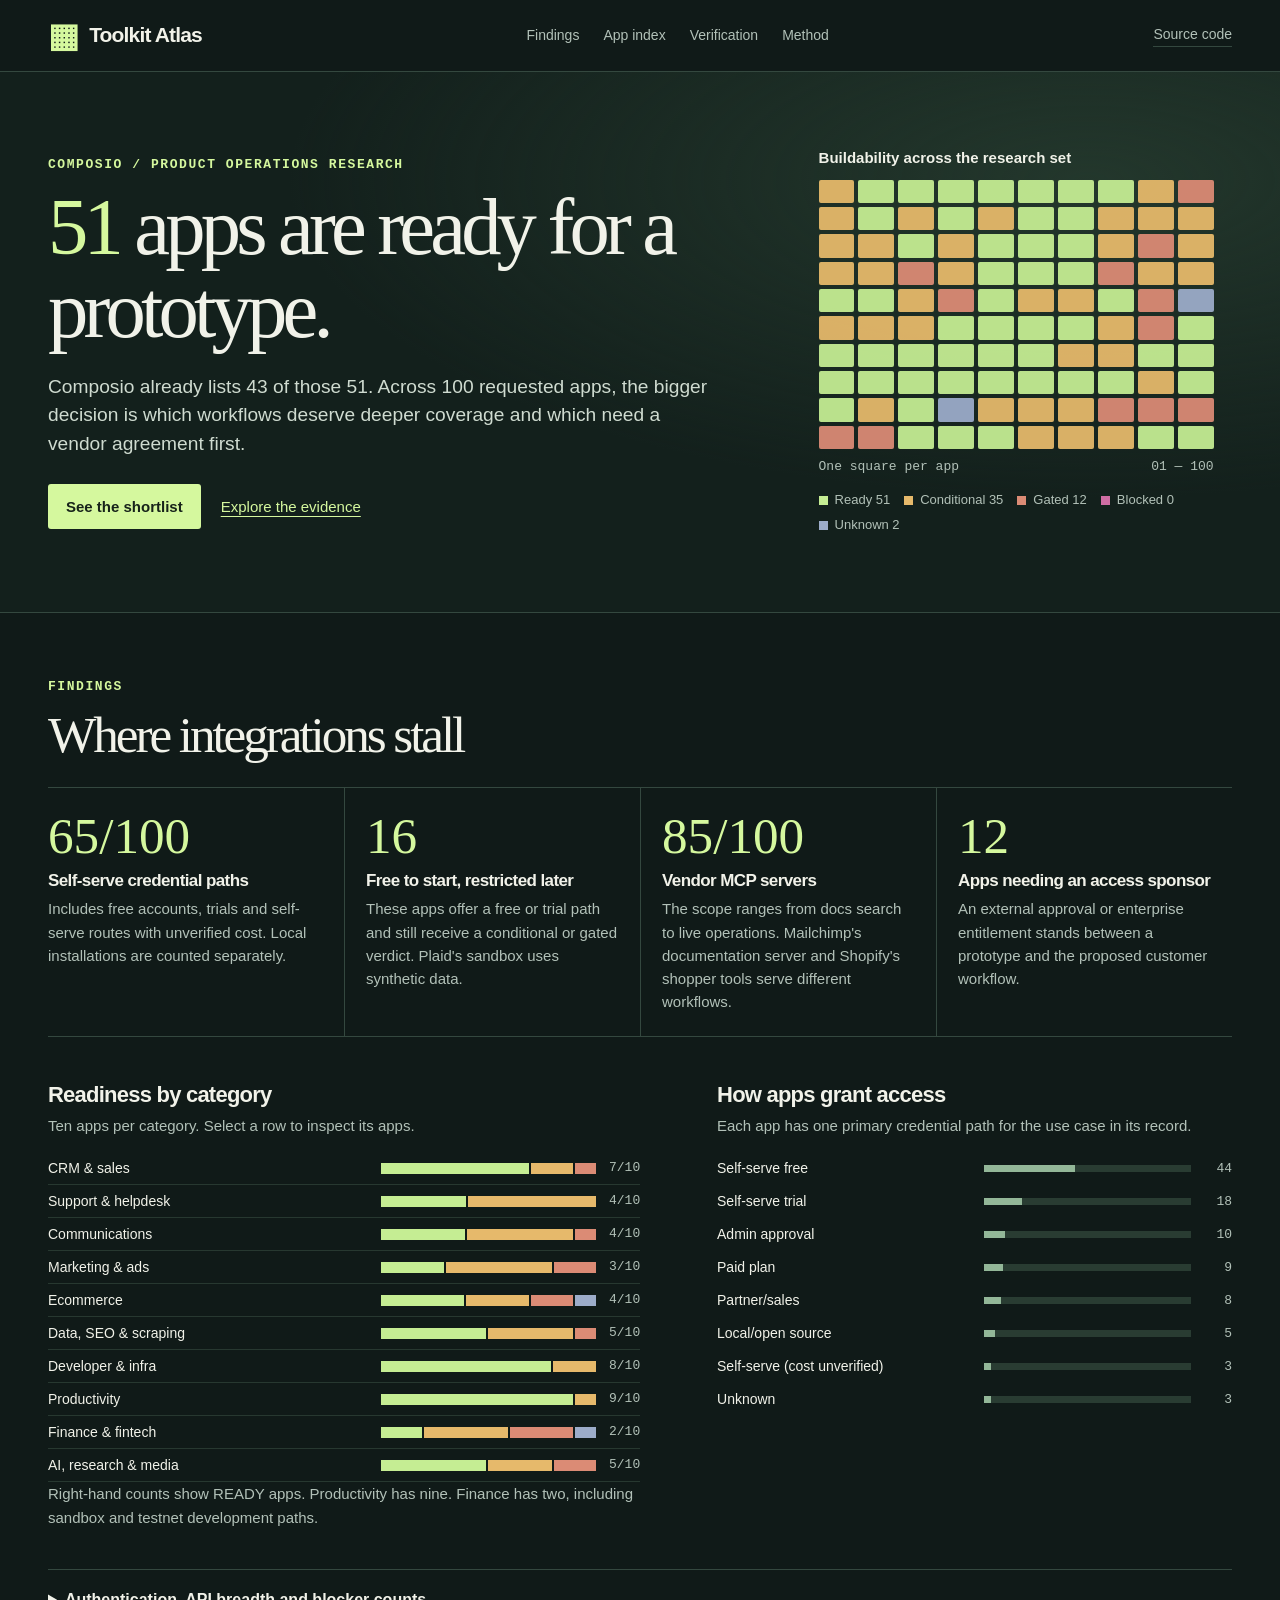
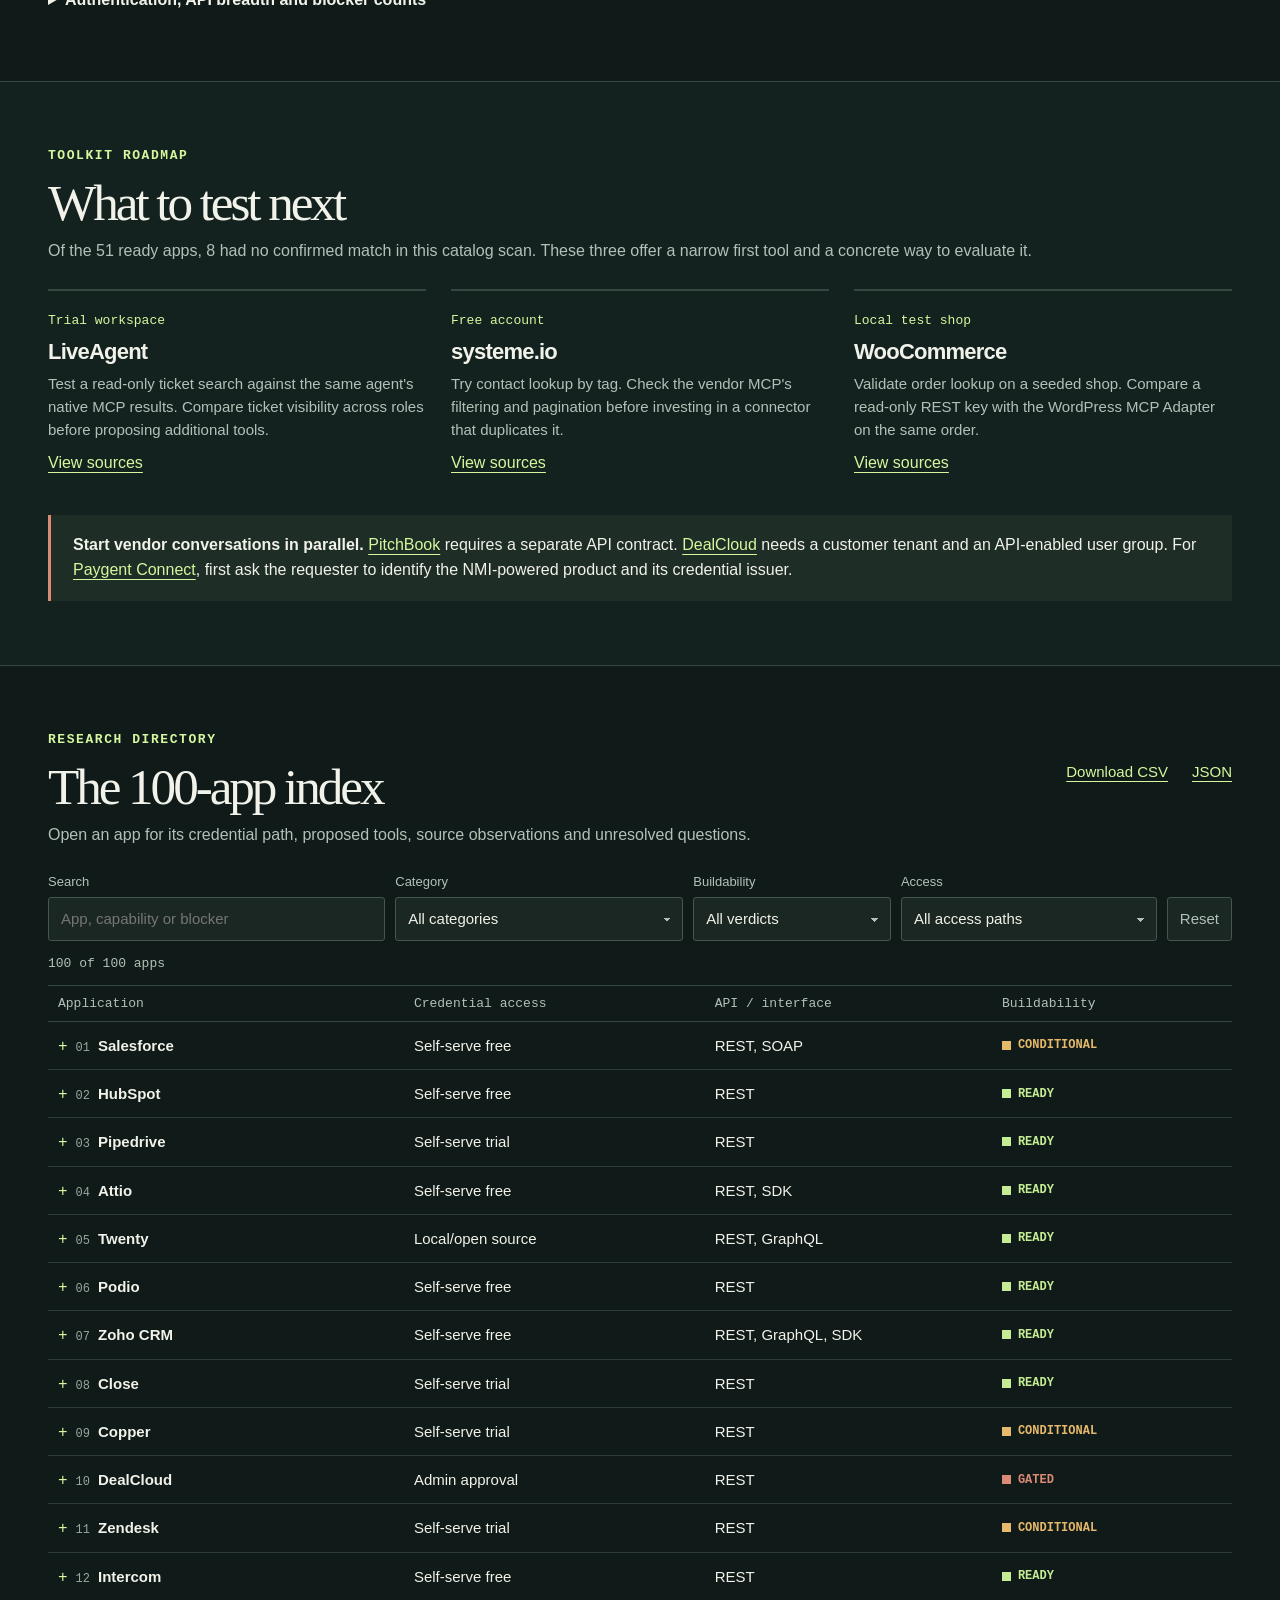
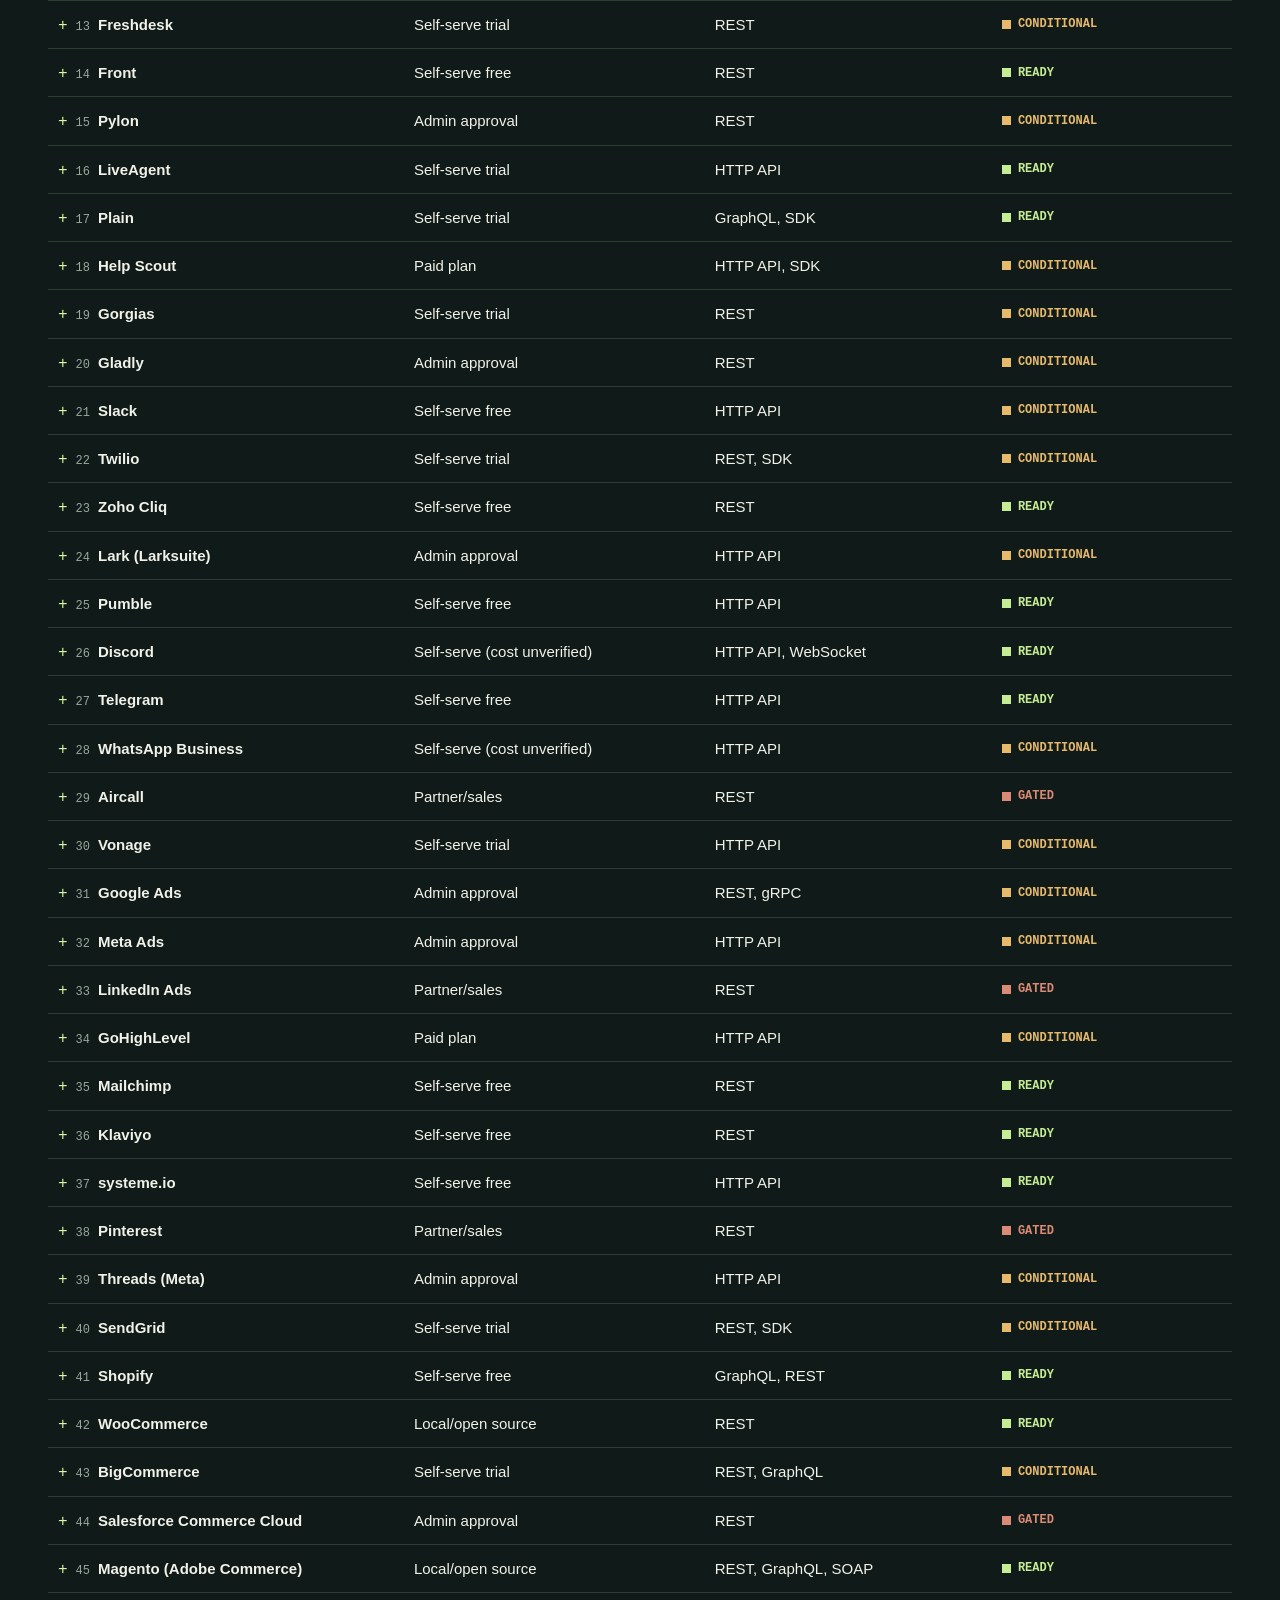
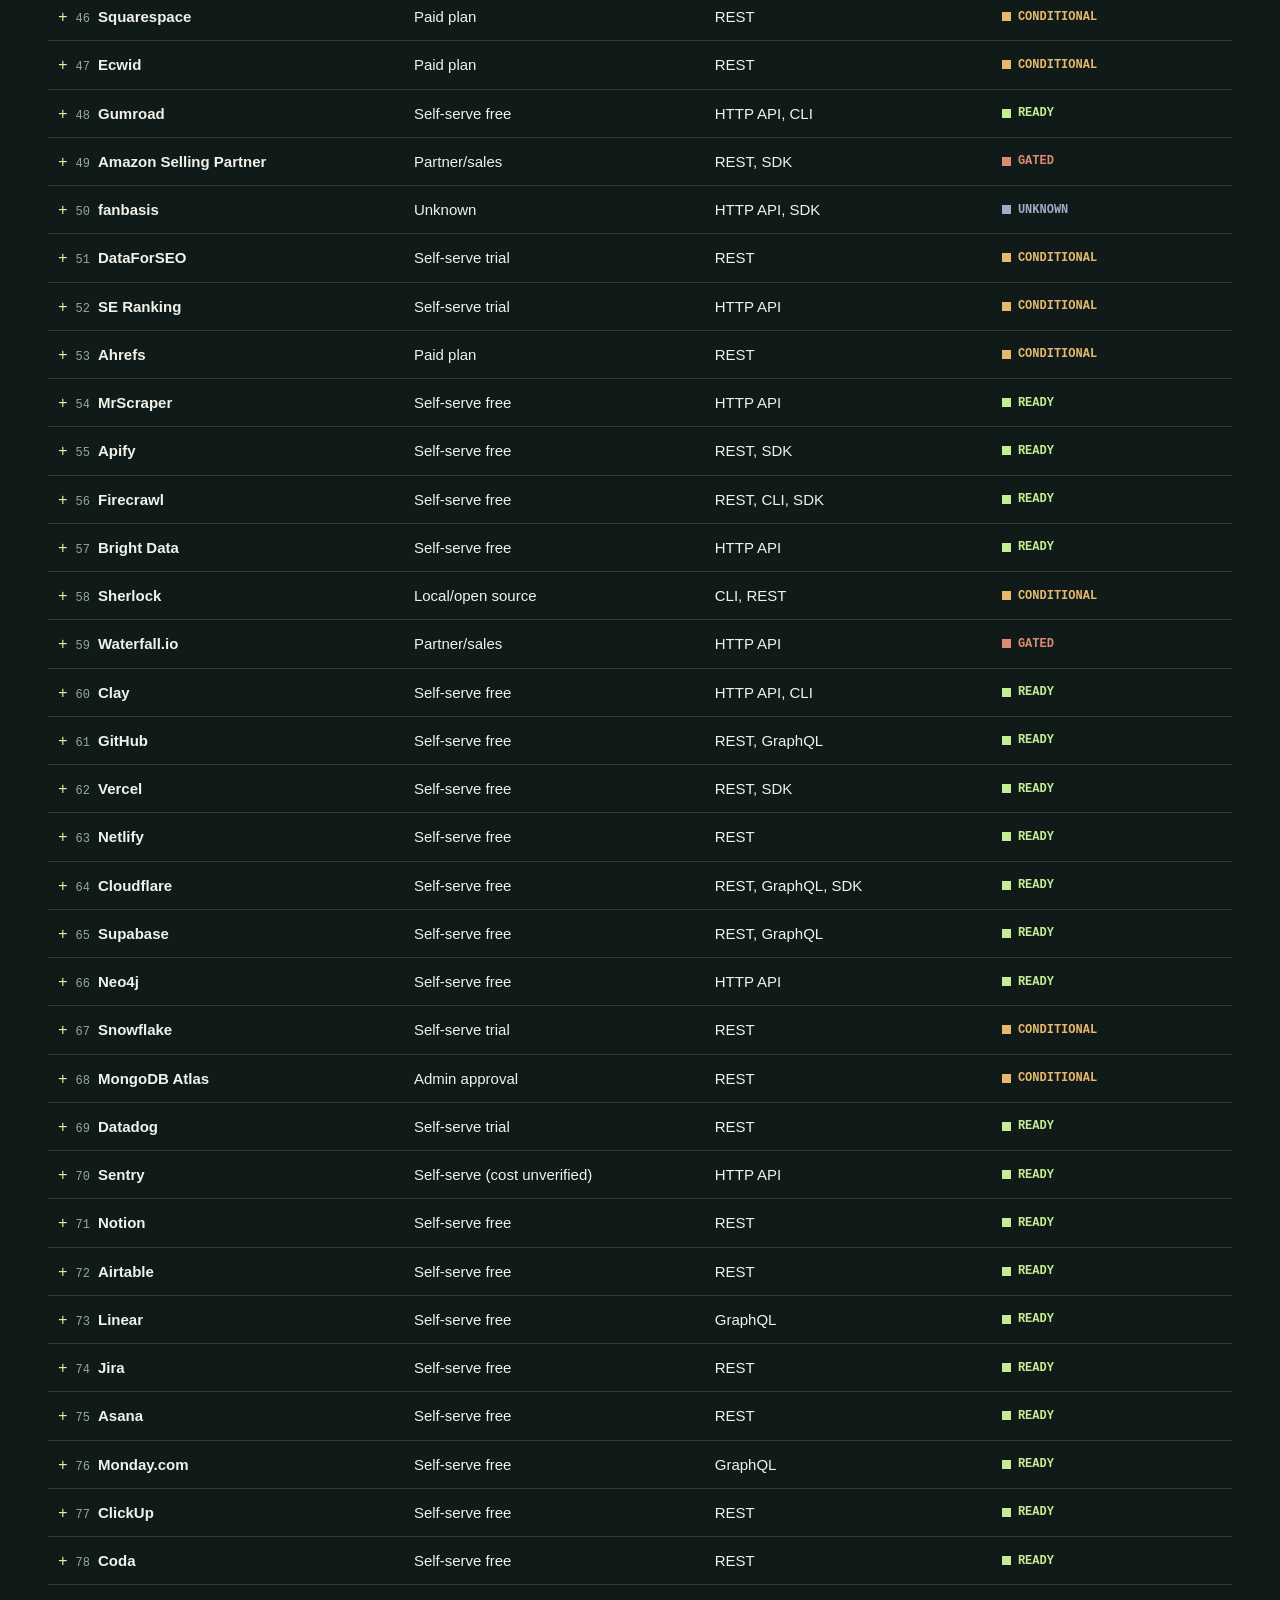
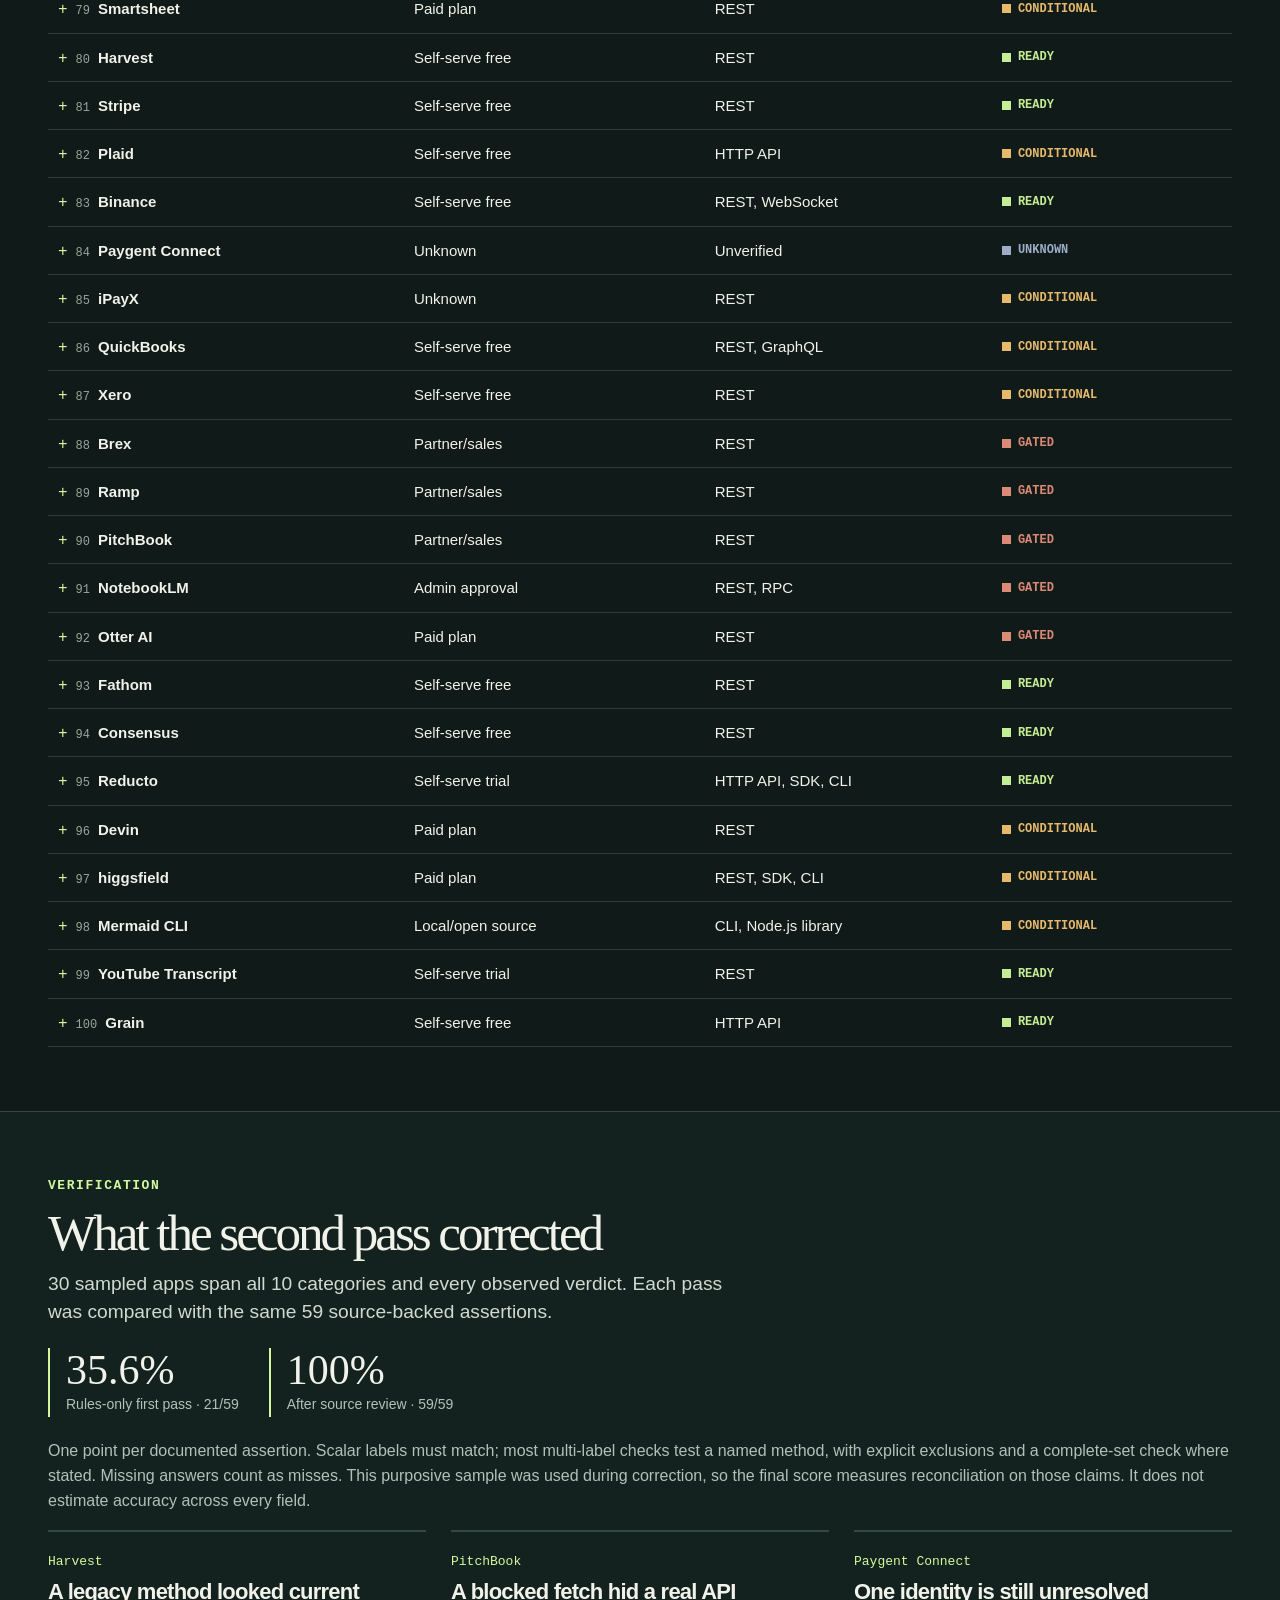
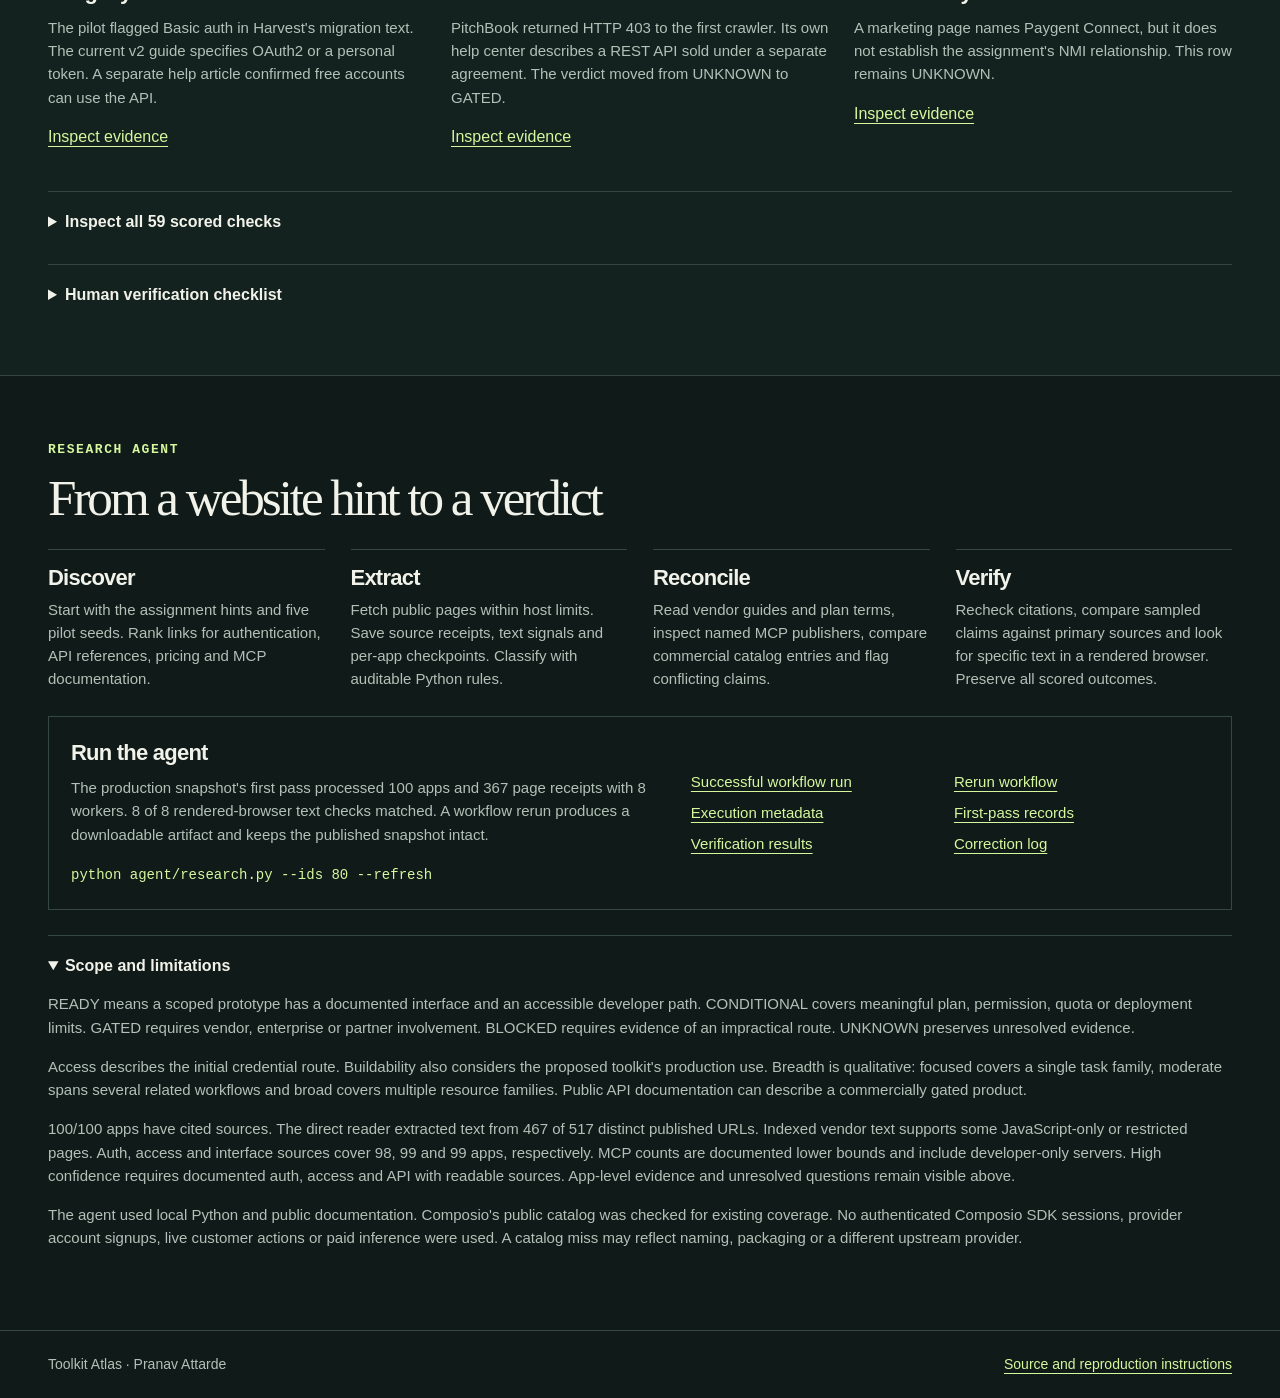
==== docs/index.html @ 4a6e98dc "Publish evidence-backed 100-app case study and verification records" ====
<!doctype html>
<html lang="en"><head><meta charset="utf-8"><meta name="viewport" content="width=device-width,initial-scale=1"><meta name="theme-color" content="#101c1a"><meta name="description" content="A field guide to credential access, API coverage and agent-toolkit feasibility across 100 requested applications."><title>Toolkit Atlas · 100 app integration study</title><style>:root{color-scheme:dark;--bg:#101a18;--layer:#14221f;--ink:#f1f2e9;--muted:#b2c1b8;--dim:#96a99d;--rule:#34483f;--accent:#d5f89e;--ready:#c5ed93;--conditional:#e6b96b;--gated:#db8b75;--blocked:#cf6da3;--unknown:#9cacc9;--mono:"Cascadia Code","SFMono-Regular",Consolas,monospace;--sans:Inter,"Segoe UI",Arial,sans-serif;--serif:"Iowan Old Style","Palatino Linotype",Georgia,serif}
*{box-sizing:border-box}html{scroll-behavior:smooth;scroll-padding-top:20px}body{margin:0;background:var(--bg);color:var(--ink);font:16px/1.55 var(--sans)}a{color:var(--accent);text-underline-offset:4px}a:hover{color:#edffcc}button,input,select{font:inherit}button,summary,select{cursor:pointer}button:focus-visible,a:focus-visible,summary:focus-visible,input:focus-visible,select:focus-visible{outline:2px solid #f0ffbd;outline-offset:3px}.wrap{width:min(1240px,calc(100% - 96px));margin:auto}.top,.split{display:flex;align-items:center;justify-content:space-between;gap:24px}header{border-bottom:1px solid var(--rule)}.top{min-height:71px}.wordmark{display:flex;align-items:center;gap:11px;color:var(--ink);font-weight:680;font-size:21px;letter-spacing:-.04em;text-decoration:none}.mark{color:var(--accent);font-size:33px;line-height:1}.top nav,.downloads,.hero-links{display:flex;gap:24px;align-items:center}.top nav a,.source-top{font-size:14px;text-decoration:none;color:var(--muted)}.source-top{border-bottom:1px solid var(--rule)}.skip{position:absolute;left:-200vw}.skip:focus{left:16px;top:12px;background:var(--bg);padding:8px;z-index:10}
.hero{background:radial-gradient(ellipse at 85% 20%,#23372c 0,transparent 52%),#13201c;border-bottom:1px solid var(--rule)}.hero-grid{display:grid;grid-template-columns:1.35fr .88fr;align-items:center;gap:clamp(40px,7vw,120px);padding-block:clamp(45px,6vw,90px)}.over{font:600 13px/1.5 var(--mono);text-transform:uppercase;letter-spacing:.12em;color:var(--accent);margin:0 0 12px}h1,h2{font-family:var(--serif);font-weight:400;letter-spacing:-.06em;line-height:1.02;margin:0}h1{font-size:clamp(58px,6.3vw,98px);max-width:820px}h1 span{color:var(--accent)}h2{font-size:clamp(38px,4vw,62px)}h3{font:600 22px/1.25 var(--sans);letter-spacing:-.035em;margin:0}.lede,.lead-sm{font-size:clamp(18px,1.5vw,22px);color:#cfdbd0;line-height:1.48;max-width:680px}.lede{margin:22px 0 26px}.hero-links{gap:20px;font-size:15px}.btn{color:#17231a!important;background:var(--accent);padding:11px 18px;border-radius:3px;font-weight:650;text-decoration:none}.atlas{margin:0 auto;width:min(100%,395px)}figcaption{font:550 15px var(--sans);margin-bottom:14px}#map{display:grid;grid-template-columns:repeat(10,minmax(0,1fr));gap:4px}.tile{aspect-ratio:1.54;background:var(--c);border:0;border-radius:2px;opacity:.94}.tile:hover,.tile:focus-visible{opacity:1;box-shadow:inset 0 0 0 3px #fff}.READY{--c:var(--ready)}.CONDITIONAL{--c:var(--conditional)}.GATED{--c:var(--gated)}.BLOCKED{--c:var(--blocked)}.UNKNOWN{--c:var(--unknown)}.mapfoot,.count{font:13px/1.4 var(--mono);color:var(--muted)}.mapfoot{display:flex;justify-content:space-between;margin:9px 0 14px}.legend{display:flex;flex-wrap:wrap;gap:5px 14px}.key,.status{display:inline-flex;align-items:center;gap:7px}.key{font-size:13px;color:var(--muted)}.swatch{background:var(--c);display:inline-block;width:9px;height:9px;flex:0 0 auto}
.block{padding-block:clamp(40px,5vw,78px)}.shade{background:var(--layer);border-block:1px solid var(--rule)}.sec-intro{margin-bottom:25px}.muted,.methodtext{color:var(--muted)}p{margin:10px 0 16px}.metrics{display:grid;grid-template-columns:repeat(4,1fr);border-block:1px solid var(--rule);margin:26px 0 44px}.metric{padding:20px 21px 22px 0}.metric+.metric{border-left:1px solid var(--rule);padding-left:21px}.number{font:400 clamp(36px,4vw,60px)/1.1 var(--serif);color:var(--accent)}.metric h3{font-size:17px;margin:6px 0}.metric p,.road p,.pipeline p{color:var(--muted);font-size:15px;margin:6px 0 0}.columns{display:grid;grid-template-columns:1.15fr 1fr;gap:clamp(30px,6vw,90px)}.columns h3{margin-bottom:6px}.columns .muted{margin:0 0 15px;font-size:15px}.catrow,.barrow{width:100%;display:grid;align-items:center;gap:9px;min-height:33px;font-size:14px;color:var(--ink);text-align:left}.catrow{border:0;border-bottom:1px solid #273830;background:none;padding:4px 0;grid-template-columns:1.5fr 1fr 35px}.catrow:hover{background:#213028}.strip{display:flex;gap:2px;height:11px}.strip i{height:100%;background:var(--c)}.barrow{grid-template-columns:1.25fr 1fr 32px}.bartrack{height:7px;background:#293c32}.barfill{height:100%;background:#93b798}.value{font:13px/1.4 var(--mono);color:var(--muted);text-align:right}.compact{gap:30px;grid-template-columns:repeat(3,minmax(0,1fr));margin:18px 0}.compact .barrow{grid-template-columns:1.6fr .7fr 24px}.detailchart{border-block-start:1px solid var(--rule);margin-top:25px;padding-top:14px}.detailchart summary{font-weight:600;padding:4px 0}.roadmap,.notes{display:grid;grid-template-columns:repeat(3,1fr);gap:25px}.road,.note{padding:16px 0;border-top:2px solid var(--rule)}.road h3,.note h3{margin:6px 0}.road small,.note small{font:13px var(--mono);color:var(--accent)}.textbtn{border:0;padding:0;background:transparent;color:var(--accent);font:inherit;text-decoration:underline;text-underline-offset:4px}.road .textbtn{margin-top:10px}.callout{margin-top:23px;padding:18px 22px;border-left:3px solid var(--gated);background:#1e2d26}.downloads{font-size:15px}.filters{display:grid;grid-template-columns:1.45fr 1.15fr .85fr 1.1fr auto;gap:10px;margin:24px 0 14px}.filters label{display:flex;flex-direction:column;gap:5px;color:var(--muted);font-size:13px}.filters input,.filters select,.filters button{min-width:0;padding:9px 12px;color:var(--ink);background:#1a2722;border:1px solid #43584b;border-radius:3px;font-size:15px}.filters select{appearance:none;padding-right:24px;background-image:linear-gradient(45deg,transparent 50%,var(--muted) 50%),linear-gradient(135deg,var(--muted) 50%,transparent 50%);background-position:calc(100% - 15px) 52%,calc(100% - 11px) 52%;background-size:4px 4px;background-repeat:no-repeat}.filters button{align-self:end;color:var(--muted)}.count{margin:12px 0}.table-head,.app>summary{display:grid;grid-template-columns:minmax(160px,1.25fr) 1.05fr 1fr .8fr;align-items:center;gap:12px}.table-head{color:var(--muted);font:13px var(--mono);border-block:1px solid var(--rule);padding:10px}.app{border-bottom:1px solid #2c3d33}.app>summary{list-style:none;padding:12px 10px;font-size:15px}.app>summary::-webkit-details-marker{display:none}.app>summary:hover,.app[open]{background:#1a2922}.app .name{font-weight:600;display:flex;align-items:baseline;gap:8px}.app .name:before{content:'+';color:var(--accent);font:16px var(--mono)}.app[open] .name:before{content:'−'}.id{font:12px var(--mono);color:var(--dim)}.status{font:12px var(--mono);color:var(--c);font-weight:700}.detailsbody{padding:3px clamp(14px,2.7vw,40px) 24px;overflow-wrap:anywhere}.detailsbody .description{font-size:20px;letter-spacing:-.02em}.facts{display:grid;grid-template-columns:repeat(3,1fr);gap:15px;margin:16px 0}.facts dt{color:var(--dim);font:13px var(--mono)}.facts dd{margin:2px 0}.sources{padding-left:20px}.sources li{padding-block:5px}.sources small{color:var(--dim);font-size:13px}.compare{display:flex;gap:30px;margin:22px 0}.compare>div{border-left:2px solid var(--accent);padding-left:16px}.compare strong{font:42px/1.05 var(--serif);display:block}.compare span{color:var(--muted);font-size:14px}.note p{font-size:15px;color:var(--muted)}.audit{padding:7px 0;border-bottom:1px solid var(--rule)}.audit p{font-size:15px;margin:7px 0 11px}.pipeline{display:grid;grid-template-columns:repeat(4,1fr);gap:26px;margin:25px 0}.pipeline>div{border-top:1px solid var(--rule);padding-top:14px}.proof{border:1px solid var(--rule);padding:22px;display:grid;grid-template-columns:1.15fr 1fr;gap:24px}.prooflinks{display:grid;grid-template-columns:1fr 1fr;align-content:center;gap:8px}.proof p,.prooflinks,.methodtext{font-size:15px}.proof p{color:var(--muted)}code{font:14px var(--mono);color:var(--accent);overflow-wrap:anywhere}footer{border-top:1px solid var(--rule);padding:23px 0;color:var(--muted);font-size:14px}
@media(max-width:900px){.wrap{width:calc(100% - 48px)}.hero-grid{grid-template-columns:1.15fr .8fr;gap:28px}.top nav{gap:14px}.metrics{grid-template-columns:repeat(2,1fr)}.metric:nth-child(3){border-left:0;padding-left:0}.metric:nth-child(n+3){border-top:1px solid var(--rule)}.filters{grid-template-columns:1.35fr 1fr}.filters button{justify-self:start}.compact{grid-template-columns:1fr 1fr}.pipeline{grid-template-columns:1fr 1fr}.proof{grid-template-columns:1fr}}
@media(max-width:650px){.wrap{width:calc(100% - 36px)}.top{min-height:58px;gap:12px}.wordmark{font-size:18px}.top nav a{font-size:13px}.top nav a:first-child,.top nav a:last-child,.source-top{display:none}.hero-grid,.columns,.roadmap,.notes,.compact{grid-template-columns:1fr}.hero-grid{gap:30px}.atlas{width:100%;max-width:410px;margin:0}.tile{aspect-ratio:2.65}.hero-links{flex-wrap:wrap}.metric{padding:14px 12px 14px 0}.metric+.metric{padding-left:12px}.metrics{margin-bottom:30px}.columns{gap:26px}.roadmap,.notes{gap:12px}.table-head{display:none}.app>summary{grid-template-columns:minmax(0,1fr) auto;gap:6px;font-size:14px;padding:13px 2px}.app>summary .accesscell,.app>summary .apicell{display:none}.facts{grid-template-columns:1fr 1fr}.split{align-items:flex-start;flex-direction:column;gap:9px}.filters{grid-template-columns:minmax(0,1fr) minmax(0,1fr)}.filters label:first-child{grid-column:span 2}.pipeline{gap:18px}.proof{padding:15px}.prooflinks{gap:10px}.compare{gap:18px}.compare strong{font-size:35px}footer .split{gap:6px}}
@media(prefers-reduced-motion:reduce){html{scroll-behavior:auto}}

</style></head>
<body><a class="skip" href="#findings">Skip to findings</a>
<header><div class="wrap top"><a class="wordmark" href="#top"><span class="mark" aria-hidden="true">▦</span> Toolkit Atlas</a><nav aria-label="Sections"><a href="#findings">Findings</a><a href="#directory">App index</a><a href="#verification">Verification</a><a href="#methods">Method</a></nav><a class="source-top" href="https://github.com/pranavattarde/composio-toolkit-atlas">Source code</a></div></header>
<main id="top"><section class="hero"><div class="wrap hero-grid"><div><p class="over">Composio / Product operations research</p><h1><span id="headline">51</span> apps are ready for a prototype.</h1><p class="lede" id="deck"></p><div class="hero-links"><a class="btn" href="#opportunities">See the shortlist</a><a href="#directory">Explore the evidence</a></div></div><figure class="atlas"><figcaption>Buildability across the research set</figcaption><div id="map" aria-label="All apps in their original order"></div><div class="mapfoot"><span>One square per app</span><span>01 — 100</span></div><div id="legend" class="legend"></div></figure></div></section>
<section id="findings" class="wrap block"><div class="sec-intro"><p class="over">Findings</p><h2>Where integrations stall</h2></div><div class="metrics" id="metrics"></div>
<div class="columns"><div><h3>Readiness by category</h3><p class="muted">Ten apps per category. Select a row to inspect its apps.</p><div id="categories"></div></div><div><h3>How apps grant access</h3><p class="muted">Each app has one primary credential path for the use case in its record.</p><div id="accesschart"></div></div></div>
<details class="detailchart"><summary>Authentication, API breadth and blocker counts</summary><div class="columns compact" id="breakdowns"></div><p class="muted">Authentication and interface types are multi-label. An OAuth token can be sent as a bearer credential, and an app can expose several interfaces. Counts use all 100 apps.</p></details>
</section>
<section id="opportunities" class="shade"><div class="wrap block"><div class="sec-intro"><p class="over">Toolkit roadmap</p><h2>What to test next</h2><p class="muted" id="roadIntro"></p></div><div class="roadmap" id="roadmap"></div><div class="callout" id="outreach"></div></div></section>
<section id="directory" class="wrap block"><div class="split"><div><p class="over">Research directory</p><h2>The 100-app index</h2></div><div class="downloads"><a href="data/apps.csv" download>Download CSV</a><a href="data/apps.json" download>JSON</a></div></div><p class="muted">Open an app for its credential path, proposed tools, source observations and unresolved questions.</p>
<div class="filters"><label>Search <input id="search" type="search" placeholder="App, capability or blocker"></label><label>Category<select id="category"><option value="">All categories</option></select></label><label>Buildability<select id="verdict"><option value="">All verdicts</option></select></label><label>Access<select id="access"><option value="">All access paths</option></select></label><button id="reset" type="button">Reset</button></div>
<p class="count" role="status" id="matches"></p><div class="table-head" aria-hidden="true"><span>Application</span><span>Credential access</span><span>API / interface</span><span>Buildability</span></div><div id="rows"></div></section>
<section class="shade" id="verification"><div class="wrap block"><p class="over">Verification</p><h2>What the second pass corrected</h2><p class="lead-sm" id="verificationIntro"></p><div class="compare" id="score"></div><p class="muted" id="rubric"></p><div id="mistakes" class="notes"></div><details class="detailchart"><summary id="auditLabel">Inspect the scored checks</summary><div id="auditRows"></div></details><details class="detailchart"><summary>Human verification checklist</summary><p>The published checks were performed by software and AI-assisted source review. Human confirmations recorded: 0.</p><ul><li>Read the <a href="https://help.getharvest.com/api-v2/authentication-api/authentication/authentication/">Harvest v2 authentication guide</a> and identify its two supported credential paths.</li><li>Read <a href="https://core.telegram.org/bots">Telegram's bot introduction</a> and identify the registration and token issuer.</li><li>Use the <a href="https://github.com/mermaid-js/mermaid-cli">Mermaid CLI README</a> to check input, output and whether execution needs a hosted service.</li></ul></details></div></section>
<section id="methods" class="wrap block"><p class="over">Research agent</p><h2>From a website hint to a verdict</h2><div class="pipeline"><div><h3>Discover</h3><p>Start with the assignment hints and five pilot seeds. Rank links for authentication, API references, pricing and MCP documentation.</p></div><div><h3>Extract</h3><p>Fetch public pages within host limits. Save source receipts, text signals and per-app checkpoints. Classify with auditable Python rules.</p></div><div><h3>Reconcile</h3><p>Read vendor guides and plan terms, inspect named MCP publishers, compare commercial catalog entries and flag conflicting claims.</p></div><div><h3>Verify</h3><p>Recheck citations, compare sampled claims against primary sources and look for specific text in a rendered browser. Preserve all scored outcomes.</p></div></div><div class="proof"><div><h3>Run the agent</h3><p id="runMeta"></p><code>python agent/research.py --ids 80 --refresh</code></div><div class="prooflinks"><a href="https://github.com/pranavattarde/composio-toolkit-atlas/actions/runs/45240712943">Successful workflow run</a><a href="https://github.com/pranavattarde/composio-toolkit-atlas/actions/workflows/research.yml">Rerun workflow</a><a href="data/run.json">Execution metadata</a><a href="data/first-pass.json">First-pass records</a><a href="data/verification.json">Verification results</a><a href="data/corrections.json">Correction log</a></div></div>
<details class="detailchart" open><summary>Scope and limitations</summary><div class="methodtext"><p>READY means a scoped prototype has a documented interface and an accessible developer path. CONDITIONAL covers meaningful plan, permission, quota or deployment limits. GATED requires vendor, enterprise or partner involvement. BLOCKED requires evidence of an impractical route. UNKNOWN preserves unresolved evidence.</p><p>Access describes the initial credential route. Buildability also considers the proposed toolkit's production use. Breadth is qualitative: focused covers a single task family, moderate spans several related workflows and broad covers multiple resource families. Public API documentation can describe a commercially gated product.</p><p id="limits"></p><p>The agent used local Python and public documentation. Composio's public catalog was checked for existing coverage. No authenticated Composio SDK sessions, provider account signups, live customer actions or paid inference were used. A catalog miss may reflect naming, packaging or a different upstream provider.</p></div></details></section>
</main><footer><div class="wrap split"><span>Toolkit Atlas · Pranav Attarde</span><a href="https://github.com/pranavattarde/composio-toolkit-atlas">Source and reproduction instructions</a></div></footer>
<script id="dataset" type="application/json">{"apps":[{"id":1,"name":"Salesforce","category":"CRM and Sales","website_hint":"salesforce.com","description":"Tracks sales pipeline, customer records and business workflows.","website":"https://www.salesforce.com","sources":[{"url":"https://help.salesforce.com/s/articleView?id=000005140&language=en_US&type=1","note":"The edition table lists REST, SOAP, bulk and event surfaces and names editions with and without access.","claims":["api","surface","access"],"fetch_status":"thin","last_fetched":"2026-11-23T16:24:30+00:00"},{"url":"https://developer.salesforce.com/docs/platform/api-rest/guide/quickstart.html","note":"Quick start signs up for a free Developer Edition and updates a record.","claims":["access","surface"],"fetch_status":"readable","last_fetched":"2026-11-23T16:23:11+00:00"},{"url":"https://developer.salesforce.com/docs/platform/api-rest/guide/quickstart-oauth.html","note":"The quick start obtains an OAuth-connected access token and passes it as a bearer credential.","claims":["auth"],"fetch_status":"readable","last_fetched":"2026-11-23T16:23:09+00:00"},{"url":"https://developer.salesforce.com/docs/platform/hosted-mcp-servers/guide/servers-reference.html","note":"Salesforce publishes a catalog of its hosted MCP servers.","claims":["mcp_official"],"fetch_status":"readable","last_fetched":"2026-11-23T16:23:12+00:00"},{"url":"https://developer.salesforce.com/docs/platform/api-rest/guide/intro-oauth-and-connected-apps.html","claims":["api","auth"],"note":"The external-client-app guide describes OAuth 2.0 authorization for the REST API.","fetch_status":"readable","last_fetched":"2026-11-23T16:23:09+00:00"},{"url":"https://composio.dev/toolkits/salesforce","claims":["mcp_third_party"],"note":"Composio publishes a managed MCP route for this integration. The catalog page identifies the provider and agent-facing interface.","fetch_status":"readable","last_fetched":"2026-11-23T16:22:27+00:00"}],"auth":["OAuth2"],"access":"Self-serve free","access_note":"Free Developer Edition supports development. Production API availability depends on the customer edition.","api":["REST","SOAP"],"surface":"Broad","capabilities":["Query CRM records","Update records","Bulk import and export","Subscribe to platform events"],"official_mcp":"Verified","third_party_mcp":"Verified","verdict":"CONDITIONAL","blocker":"Several customer editions lack API access or require an add-on.","blocker_type":"Plan/payment","toolkit":"Start with read-only account and opportunity lookups, then add scoped record updates.","unknowns":["Confirm the customer edition before onboarding."],"composio_listing":"https://composio.dev/toolkits/salesforce","remote_api":"Documented","last_checked":"2026-11-23","confidence":"High"},{"id":2,"name":"HubSpot","category":"CRM and Sales","website_hint":"hubspot.com","description":"Manages customer relationships across sales, marketing and service.","website":"https://www.hubspot.com","sources":[{"url":"https://developers.hubspot.com/developer-platform-basics","note":"Developer onboarding lists REST APIs, OAuth and webhooks.","claims":["api","auth","surface"],"fetch_status":"readable","last_fetched":"2026-11-23T16:23:29+00:00"},{"url":"https://developers.hubspot.com/blog/how-to-safely-experiment-with-ai-in-hubspot-before-you-touch-real-data","note":"The developer guide describes free test accounts and a private-app access token for a single portal.","claims":["access","auth"],"fetch_status":"readable","last_fetched":"2026-11-23T16:23:28+00:00"},{"url":"https://developers.hubspot.com/blog/a-developers-guide-to-hubspot-crm-objects-deals-object","note":"The deals guide describes the deal object and associated CRM records.","claims":["surface"],"fetch_status":"readable","last_fetched":"2026-11-23T16:23:27+00:00"},{"url":"https://developers.hubspot.com/changelog/remote-hubspot-mcp-server-is-now-generally-available","note":"HubSpot hosts its own OAuth-protected remote MCP server with CRM reads and writes.","claims":["mcp_official"],"fetch_status":"readable","last_fetched":"2026-11-23T16:23:28+00:00"},{"url":"https://composio.dev/toolkits/hubspot","claims":["mcp_third_party"],"note":"Composio publishes a managed MCP route for this integration. The catalog page identifies the provider and agent-facing interface.","fetch_status":"readable","last_fetched":"2026-11-23T16:22:27+00:00"}],"auth":["OAuth2","Bearer token"],"access":"Self-serve free","access_note":"Free developer test accounts provide isolated data and a time-limited Enterprise trial.","api":["REST"],"surface":"Broad","capabilities":["Read and write CRM objects","Work with deals and companies","Subscribe to webhooks"],"official_mcp":"Verified","third_party_mcp":"Verified","verdict":"READY","blocker":"No initial credential gate identified for a developer test account.","blocker_type":"None","toolkit":"Build a deal briefing across company, deal and activity records.","unknowns":["Feature entitlement in each customer portal depends on its subscription."],"composio_listing":"https://composio.dev/toolkits/hubspot","remote_api":"Documented","last_checked":"2026-11-23","confidence":"High"},{"id":3,"name":"Pipedrive","category":"CRM and Sales","website_hint":"pipedrive.com","description":"Tracks deals, sales activities and customer contacts through a pipeline.","website":"https://www.pipedrive.com","sources":[{"url":"https://pipedrive.readme.io/docs/getting-started","note":"Getting started distinguishes OAuth applications from integrations using a personal API token and identifies the API as RESTful.","claims":["auth","api"],"fetch_status":"readable","last_fetched":"2026-11-23T16:24:42+00:00"},{"url":"https://pipedrive.readme.io/docs/core-api-concepts-authentication","note":"The authentication example requests the deals resource.","claims":["surface"],"fetch_status":"readable","last_fetched":"2026-11-23T16:24:41+00:00"},{"url":"https://www.pipedrive.com/en/features/crm-api","note":"The product page includes API access in every plan, describes CRM sync, and links the trial. Pipedrive names the REST surface, API key and OAuth 2.0 access token.","claims":["access","api","auth","surface"],"fetch_status":"readable","last_fetched":"2026-11-23T16:25:03+00:00"},{"url":"https://pipedrive.readme.io/docs/developer-sandbox-account","note":"Developer sandbox access is requested through a form.","claims":["access"],"fetch_status":"readable","last_fetched":"2026-11-23T16:24:42+00:00"},{"url":"https://support.pipedrive.com/en/article/mcp","note":"Pipedrive documents its native MCP server.","claims":["mcp_official"],"fetch_status":"readable","last_fetched":"2026-11-23T16:24:54+00:00"},{"url":"https://composio.dev/toolkits/pipedrive","claims":["mcp_third_party"],"note":"Composio publishes a managed MCP route for this integration. The catalog page identifies the provider and agent-facing interface.","fetch_status":"readable","last_fetched":"2026-11-23T16:22:28+00:00"}],"auth":["OAuth2","API key"],"access":"Self-serve trial","access_note":"A 14-day trial is available. Every plan includes API-token access. The dedicated developer sandbox has a request form.","api":["REST"],"surface":"Broad","capabilities":["Read deals","Update sales pipeline","Sync CRM records"],"official_mcp":"Verified","third_party_mcp":"Verified","verdict":"READY","blocker":"A personal integration can start on a trial. Public distribution uses the app path.","blocker_type":"None","toolkit":"Sync deals and their pipeline stage as narrow, separately permissioned tools.","unknowns":["Sandbox approval turnaround was not established."],"composio_listing":"https://composio.dev/toolkits/pipedrive","remote_api":"Documented","last_checked":"2026-11-23","confidence":"High"},{"id":4,"name":"Attio","category":"CRM and Sales","website_hint":"attio.com","description":"Stores customer and company records in a customizable relationship workspace.","website":"https://attio.com","sources":[{"url":"https://attio.com/platform/developers","note":"The platform lists REST, its separate app SDK, read/write operations, webhooks and OAuth 2.0.","claims":["api","auth","surface"],"fetch_status":"readable","last_fetched":"2026-11-23T16:19:11+00:00"},{"url":"https://attio.com/help/reference/workspace-settings-billing/attio-plans-and-features","note":"The plan guide says the API is available on every plan. The plan comparison explicitly includes API access on every plan, including Free.","claims":["access"],"fetch_status":"readable","last_fetched":"2026-11-23T16:22:49+00:00"},{"url":"https://attio.com/help/reference/apps/generating-an-api-key","note":"The workspace settings guide explains API-key creation and administrator management.","claims":["auth","access"],"fetch_status":"readable","last_fetched":"2026-11-23T16:22:49+00:00"},{"url":"https://attio.com/help/reference/attio-ai/attio-mcp","note":"Attio documents a native MCP connection on all plans.","claims":["mcp_official"],"fetch_status":"readable","last_fetched":"2026-11-23T16:22:49+00:00"},{"url":"https://composio.dev/toolkits/attio","claims":["mcp_third_party"],"note":"Composio publishes a managed MCP route for this integration. The catalog page identifies the provider and agent-facing interface.","fetch_status":"readable","last_fetched":"2026-11-23T16:22:29+00:00"}],"auth":["OAuth2","API key"],"access":"Self-serve free","access_note":"API access is included on all plans, including Free. Workspace admins manage API keys.","api":["REST","SDK"],"surface":"Broad","capabilities":["Read and update records","Receive webhooks","Sync meetings"],"official_mcp":"Verified","third_party_mcp":"Verified","verdict":"READY","blocker":"A free workspace can use the API within its granted scopes.","blocker_type":"None","toolkit":"Start with record search and updates. Use webhooks to keep records current.","unknowns":["Validate write scopes for each object."],"composio_listing":"https://composio.dev/toolkits/attio","remote_api":"Documented","last_checked":"2026-11-23","confidence":"High"},{"id":5,"name":"Twenty","category":"CRM and Sales","website_hint":"twenty.com (open-source CRM)","description":"Offers a self-hostable CRM with workspace-defined objects and relationships.","website":"https://twenty.com","sources":[{"url":"https://github.com/twentyhq/twenty/blob/main/packages/twenty-docs/developers/extend/api.mdx","note":"Twenty generates REST and GraphQL APIs for each workspace. The guide describes keys and CRUD on people, companies, opportunities and custom objects.","claims":["api","surface","auth","access"],"fetch_status":"readable","last_fetched":"2026-11-23T16:24:17+00:00"},{"url":"https://github.com/twentyhq/twenty/blob/main/packages/twenty-docs/getting-started/key-features.mdx","note":"The project documents self-hosting with Docker Compose.","claims":["access","identity"],"fetch_status":"readable","last_fetched":"2026-11-23T16:24:19+00:00"},{"url":"https://github.com/twentyhq/twenty/blob/main/packages/twenty-docs/user-guide/ai/capabilities/mcp.mdx","note":"The vendor documents workspace MCP endpoints for cloud and self-hosted instances, with OAuth or API-key authentication.","claims":["mcp_official","auth"],"fetch_status":"readable","last_fetched":"2026-11-23T16:24:20+00:00"},{"url":"https://composio.dev/toolkits/twenty","claims":["mcp_third_party"],"note":"Composio publishes a managed MCP route for this integration. The catalog page identifies the provider and agent-facing interface.","fetch_status":"readable","last_fetched":"2026-11-23T16:22:30+00:00"}],"auth":["API key","OAuth2"],"access":"Local/open source","access_note":"Run the open-source CRM on infrastructure you control and create a workspace API key. Cloud plan terms were not verified.","api":["REST","GraphQL"],"surface":"Broad","capabilities":["Read and update people","Manage opportunities","Discover workspace object schemas"],"official_mcp":"Verified","third_party_mcp":"Verified","verdict":"READY","blocker":"Custom object names and schemas vary by workspace.","blocker_type":"None","toolkit":"Inspect the workspace schema before generating object-specific tools.","unknowns":["Cloud-hosted subscription restrictions were not verified."],"composio_listing":"https://composio.dev/toolkits/twenty","remote_api":"Documented","last_checked":"2026-11-23","confidence":"High"},{"id":6,"name":"Podio","category":"CRM and Sales","website_hint":"podio.com","description":"Organizes work through customizable apps, items and tasks.","website":"https://podio.com","sources":[{"url":"https://developers.podio.com/index/faq","note":"FAQ confirms full API access on free accounts, client credentials under account settings and two rate-limit buckets.","claims":["access","auth"],"fetch_status":"readable","last_fetched":"2026-11-23T16:23:38+00:00"},{"url":"https://developers.podio.com/authentication","note":"The authentication guide specifies OAuth2 including a single-app grant.","claims":["auth"],"fetch_status":"readable","last_fetched":"2026-11-23T16:23:36+00:00"},{"url":"https://developers.podio.com/doc","note":"The reference lists resources for items, tasks, contacts, files and many other objects.","claims":["surface"],"fetch_status":"readable","last_fetched":"2026-11-23T16:23:37+00:00"},{"url":"https://developers.podio.com/index/api","note":"API conventions document HTTP resource URLs, verbs and JSON representations.","claims":["api"],"fetch_status":"readable","last_fetched":"2026-11-23T16:23:37+00:00"},{"url":"https://www.progress.com/podio/documentation/using-podio/ai-and-mcp/podio-mcp-server-integration-guide","note":"Podio parent Progress documents a server connecting AI assistants directly to Podio data.","claims":["mcp_official"],"fetch_status":"readable","last_fetched":"2026-11-23T16:25:05+00:00"},{"url":"https://composio.dev/toolkits/podio","claims":["mcp_third_party"],"note":"Composio publishes a managed MCP route for this integration. The catalog page identifies the provider and agent-facing interface.","fetch_status":"readable","last_fetched":"2026-11-23T16:22:30+00:00"}],"auth":["OAuth2"],"access":"Self-serve free","access_note":"Free and paid accounts can register an API client in settings under the same base rate limits.","api":["REST"],"surface":"Broad","capabilities":["Read app data","Manage items","Manage tasks and contacts"],"official_mcp":"Verified","third_party_mcp":"Verified","verdict":"READY","blocker":"The base rate limits apply per integration.","blocker_type":"None","toolkit":"Start with task and item retrieval scoped to one workspace.","unknowns":["Check the required scopes before allowing writes."],"composio_listing":"https://composio.dev/toolkits/podio","remote_api":"Documented","last_checked":"2026-11-23","confidence":"High"},{"id":7,"name":"Zoho CRM","category":"CRM and Sales","website_hint":"zoho.com/crm","description":"Manages leads, accounts, deals and configurable sales modules.","website":"https://www.zoho.com/crm/","sources":[{"url":"https://www.zoho.com/crm/developer/","note":"Zoho describes a free Developer Edition, REST APIs and vendor SDKs.","claims":["access","api"],"fetch_status":"readable","last_fetched":"2026-11-23T16:25:09+00:00"},{"url":"https://www.zoho.com/crm/developer/docs/api/v8/api-limits.html","note":"The limits table assigns API credits to Free Edition and describes concurrency limits.","claims":["access"],"fetch_status":"readable","last_fetched":"2026-11-23T16:25:10+00:00"},{"url":"https://www.zoho.com/crm/developer/docs/api/graphql/graphql-authorization.html","note":"The GraphQL guide defines its authorization requirements.","claims":["api","auth"],"fetch_status":"readable","last_fetched":"2026-11-23T16:25:09+00:00"},{"url":"https://www.zoho.com/crm/developer/docs/api/v8/api-references.html","note":"The versioned reference groups metadata, records and bulk operations.","claims":["surface"],"fetch_status":"readable","last_fetched":"2026-11-23T16:25:11+00:00"},{"url":"https://www.zoho.com/crm/developer/docs/mcp/overview.html","note":"Zoho CRM publishes its own MCP overview.","claims":["mcp_official"],"fetch_status":"readable","last_fetched":"2026-11-23T16:25:11+00:00"},{"url":"https://composio.dev/toolkits/zoho","claims":["mcp_third_party"],"note":"Composio publishes a managed MCP route for this integration. The catalog page identifies the provider and agent-facing interface.","fetch_status":"readable","last_fetched":"2026-11-23T16:24:33+00:00"}],"auth":["OAuth2"],"access":"Self-serve free","access_note":"Free Developer Edition is available. Free CRM accounts also receive a daily API-credit allowance.","api":["REST","GraphQL","SDK"],"surface":"Broad","capabilities":["Read CRM modules","Query records","Work with metadata and bulk APIs"],"official_mcp":"Verified","third_party_mcp":"Verified","verdict":"READY","blocker":"Usage credits vary by edition, and GraphQL has separate permissions.","blocker_type":"None","toolkit":"Expose scoped record search first. Check organization credits before bulk jobs.","unknowns":["Verify GraphQL entitlement for the target CRM edition."],"composio_listing":"https://composio.dev/toolkits/zoho","remote_api":"Documented","last_checked":"2026-11-23","confidence":"High"},{"id":8,"name":"Close","category":"CRM and Sales","website_hint":"close.com","description":"Combines lead and opportunity records with sales communication.","website":"https://www.close.com","sources":[{"url":"https://developer.close.com/integrations","note":"Close documents its REST API, native MCP, OAuth2 and API keys, and describes requesting a free partner developer organization.","claims":["api","access","auth","mcp_official"],"fetch_status":"readable","last_fetched":"2026-11-23T16:23:00+00:00"},{"url":"https://developer.close.com/api/overview/api-key-authentication","note":"Internal API keys are transmitted through HTTP Basic.","claims":["auth"],"fetch_status":"readable","last_fetched":"2026-11-23T16:23:00+00:00"},{"url":"https://close.com/pricing?sa=X","note":"Pricing lists a 14-day trial and MCP access on each plan.","claims":["access"],"fetch_status":"readable","last_fetched":"2026-11-23T16:22:51+00:00"},{"url":"https://developer.close.com/api/overview","note":"Developer reference links CRM resources including leads, contacts and opportunities.","claims":["surface"],"fetch_status":"readable","last_fetched":"2026-11-23T16:23:00+00:00"},{"url":"https://composio.dev/toolkits/close","claims":["mcp_third_party"],"note":"Composio publishes a managed MCP route for this integration. The catalog page identifies the provider and agent-facing interface.","fetch_status":"readable","last_fetched":"2026-11-23T16:22:31+00:00"}],"auth":["OAuth2","API key","Basic"],"access":"Self-serve trial","access_note":"The product has a 14-day trial. Noncustomer integration partners can request a free developer organization by email.","api":["REST"],"surface":"Broad","capabilities":["Manage leads","Find contacts","List opportunities"],"official_mcp":"Verified","third_party_mcp":"Verified","verdict":"READY","blocker":"Persistent complimentary partner access needs a separate request.","blocker_type":"None","toolkit":"Provide lead and opportunity lookups with optional contact creation.","unknowns":["Free developer-organization approval turnaround is unknown."],"composio_listing":"https://composio.dev/toolkits/close","remote_api":"Documented","last_checked":"2026-11-23","confidence":"High"},{"id":9,"name":"Copper","category":"CRM and Sales","website_hint":"copper.com","description":"Manages sales records and customer relationships alongside Google Workspace.","website":"https://www.copper.com","sources":[{"url":"https://developer.copper.com/introduction/authentication.html","note":"Authentication guide distinguishes API keys from OAuth2 for partner integrations.","claims":["auth","access"],"fetch_status":"readable","last_fetched":"2026-11-23T16:23:01+00:00"},{"url":"https://support.copper.com/en/articles/8823462-api-docs-and-tips","note":"Copper specifies its trial, Professional and Business plans and a JSON REST interface.","claims":["access","api"],"fetch_status":"readable","last_fetched":"2026-11-23T16:24:49+00:00"},{"url":"https://support.copper.com/en/articles/8823347-generating-an-api-key","note":"Key guide describes creating, reading, updating and deleting Copper data.","claims":["surface"],"fetch_status":"readable","last_fetched":"2026-11-23T16:24:49+00:00"},{"url":"https://www.copper.com/mcp","note":"Copper distinguishes its own MCP server from third-party connectors.","claims":["mcp_official"],"fetch_status":"readable","last_fetched":"2026-11-23T16:24:59+00:00"},{"url":"https://developer.copper.com/introduction/oauth/index.html","note":"OAuth app registration requires emailing Copper partners with the application purpose and callback URL.","claims":["access","auth"],"fetch_status":"readable","last_fetched":"2026-11-23T16:23:01+00:00"},{"url":"https://composio.dev/toolkits/copper","claims":["mcp_third_party"],"note":"Composio publishes a managed MCP route for this integration. The catalog page identifies the provider and agent-facing interface.","fetch_status":"readable","last_fetched":"2026-11-23T16:22:32+00:00"}],"auth":["OAuth2","API key"],"access":"Self-serve trial","access_note":"API access is documented for trials and the Professional and Business subscriptions. Third-party OAuth client registration requires contacting Copper.","api":["REST"],"surface":"Moderate","capabilities":["Read CRM entities","Create or update records","Delete records"],"official_mcp":"Verified","third_party_mcp":"Verified","verdict":"CONDITIONAL","blocker":"Continued use requires an API-enabled production tier.","blocker_type":"Plan/payment","toolkit":"Offer record lookup after checking the customer subscription and preferred OAuth path.","unknowns":["Partner OAuth credential issuance time was not established."],"composio_listing":"https://composio.dev/toolkits/copper","remote_api":"Documented","last_checked":"2026-11-23","confidence":"High"},{"id":10,"name":"DealCloud","category":"CRM and Sales","website_hint":"api.docs.dealcloud.com","description":"Manages transactions, deal pipelines and relationships for capital markets teams.","website":"https://www.dealcloud.com","sources":[{"url":"https://api.docs.dealcloud.com/docs/apikeys","note":"API-key instructions require a user group enabled under Admin and refer customers to their admin or CSM.","claims":["auth","access"],"fetch_status":"readable","last_fetched":"2026-11-23T16:19:08+00:00"},{"url":"https://api.docs.dealcloud.com/docs/token","note":"The key and client ID are exchanged using OAuth2 client credentials for a scoped bearer token.","claims":["auth","api"],"fetch_status":"readable","last_fetched":"2026-11-23T16:22:49+00:00"},{"url":"https://api.docs.dealcloud.com/docs","note":"The portal separates Schema and Data APIs and describes data operations on entries.","claims":["api","surface"],"fetch_status":"readable","last_fetched":"2026-11-23T16:19:10+00:00"},{"url":"https://api.docs.dealcloud.com/docs/data/rows/query","note":"The query reference exposes filters against data rows.","claims":["surface"],"fetch_status":"readable","last_fetched":"2026-11-23T16:22:49+00:00"},{"url":"https://api.docs.dealcloud.com/mcp/getting-started","note":"DealCloud provides a tenant MCP server with a Celeste license and explicit MCP access capabilities.","claims":["mcp_official","access"],"fetch_status":"readable","last_fetched":"2026-11-23T16:22:49+00:00"}],"auth":["OAuth2","API key"],"access":"Admin approval","access_note":"An existing DealCloud site administrator or customer success manager must enable API capability on the user group. The user can then enable a personal key.","api":["REST"],"surface":"Broad","capabilities":["Query entries","Read and update data rows","Inspect schema"],"official_mcp":"Verified","third_party_mcp":"Unverified","verdict":"GATED","blocker":"API-enabled user-group membership and a customer site are prerequisites.","blocker_type":"Admin/permissions","toolkit":"Build schema-aware entry search once a design partner provisions a tenant and scoped credentials.","unknowns":["Public developer trial terms were not established."],"composio_listing":null,"remote_api":"Documented","last_checked":"2026-11-23","confidence":"High"},{"id":11,"name":"Zendesk","category":"Support and Helpdesk","website_hint":"zendesk.com","description":"Provides customer support ticketing, agent workflows and a help center.","website":"https://www.zendesk.com","sources":[{"url":"https://developer.zendesk.com/documentation/api-basics/getting-started/getting-a-trial-or-sponsored-account-for-development/","note":"Trial lasts 14 days. A sponsored development account is available through the partner program.","claims":["access"],"fetch_status":"readable","last_fetched":"2026-11-23T16:23:15+00:00"},{"url":"https://developer.zendesk.com/documentation/ticketing/getting-started/zendesk-api-quick-start/","note":"The Ticketing API quick start uses HTTP resource endpoints to create and inspect tickets.","claims":["api","surface"],"fetch_status":"readable","last_fetched":"2026-11-23T16:23:18+00:00"},{"url":"https://support.zendesk.com/hc/en-us/articles/4408831452954-How-can-I-authenticate-API-requests","note":"Existing tokens use Basic authentication with an email. OAuth is available for API requests.","claims":["auth"],"fetch_status":"readable","last_fetched":"2026-11-23T16:24:56+00:00"},{"url":"https://developer.zendesk.com/documentation/authentication/oauth-migration/","note":"Migration timeline blocks creating new tokens from October 27, 2026. Existing active tokens stop working by April 30, 2027. Third-party integrations must use OAuth.","claims":["access","auth"],"fetch_status":"readable","last_fetched":"2026-11-23T16:23:17+00:00"},{"url":"https://support.zendesk.com/hc/en-us/articles/11400026079130-Connecting-external-AI-agents-to-the-Zendesk-MCP-server-or-Zendesk-AI-agents-EAP","note":"Zendesk Bridge EAP connects external clients to the Zendesk MCP server for ticket, user and help-center operations.","claims":["mcp_official","surface"],"fetch_status":"readable","last_fetched":"2026-11-23T16:24:56+00:00"},{"url":"https://support.zendesk.com/hc/en-us/articles/10851263566234-Announcing-the-removal-of-API-tokens-as-an-authentication-method-for-API-requests","claims":["auth"],"note":"The Support API migration directs new integrations toward OAuth. Existing tokens have a separate retirement schedule.","fetch_status":"readable","last_fetched":"2026-11-23T16:24:56+00:00"},{"url":"https://composio.dev/toolkits/zendesk","claims":["mcp_third_party"],"note":"Composio publishes a managed MCP route for this integration. The catalog page identifies the provider and agent-facing interface.","fetch_status":"readable","last_fetched":"2026-11-23T16:22:33+00:00"}],"auth":["OAuth2","Basic","API key"],"access":"Self-serve trial","access_note":"Free 14-day development trial. Historical accounts may retain active API tokens until April 2027. New tokens can no longer be created.","api":["REST"],"surface":"Broad","capabilities":["Create tickets","Update tickets","Look up users and organizations","Search help center"],"official_mcp":"Verified","third_party_mcp":"Verified","verdict":"CONDITIONAL","blocker":"New integrations need OAuth. Customer API tokens cannot be used to authenticate multi-customer apps.","blocker_type":"Scope/technical","toolkit":"Use OAuth for new ticket tools. Keep the early-access vendor MCP optional.","unknowns":["Public distribution and EAP participation have separate requirements."],"composio_listing":"https://composio.dev/toolkits/zendesk","remote_api":"Documented","last_checked":"2026-11-23","confidence":"High"},{"id":12,"name":"Intercom","category":"Support and Helpdesk","website_hint":"intercom.com","description":"Supports customer conversations, contacts and workspaces through an omnichannel inbox.","website":"https://www.intercom.com","sources":[{"url":"https://developers.intercom.com/docs","note":"The platform describes free US development workspaces, REST, webhooks, private apps and public-app review.","claims":["access","api","surface"],"fetch_status":"readable","last_fetched":"2026-11-23T16:23:29+00:00"},{"url":"https://developers.intercom.com/docs/build-an-integration/learn-more/authentication","note":"Authentication guide distinguishes an access token for an installed workspace from OAuth for customer installs.","claims":["auth"],"fetch_status":"readable","last_fetched":"2026-11-23T16:23:31+00:00"},{"url":"https://developers.intercom.com/docs/guides/mcp","note":"Intercom hosts a remote MCP server for contacts and conversations, currently for US-hosted workspaces.","claims":["mcp_official","surface"],"fetch_status":"readable","last_fetched":"2026-11-23T16:23:32+00:00"},{"url":"https://composio.dev/toolkits/intercom","claims":["mcp_third_party"],"note":"Composio publishes a managed MCP route for this integration. The catalog page identifies the provider and agent-facing interface.","fetch_status":"readable","last_fetched":"2026-11-23T16:22:34+00:00"}],"auth":["OAuth2","Bearer token"],"access":"Self-serve free","access_note":"Free US development workspace. A private app can use its workspace token. Access to other customers requires OAuth and public-app review.","api":["REST"],"surface":"Broad","capabilities":["Work with contacts","Search conversations","Configure webhooks"],"official_mcp":"Verified","third_party_mcp":"Verified","verdict":"READY","blocker":"Free development workspaces are region- and feature-limited.","blocker_type":"None","toolkit":"Pilot conversation and contact reads in a development workspace.","unknowns":["Check whether the customer region supports Intercom’s native MCP."],"composio_listing":"https://composio.dev/toolkits/intercom","remote_api":"Documented","last_checked":"2026-11-23","confidence":"High"},{"id":13,"name":"Freshdesk","category":"Support and Helpdesk","website_hint":"freshdesk.com","description":"Manages support tickets, agents and customer contacts.","website":"https://www.freshdesk.com","sources":[{"url":"https://support.freshdesk.com/support/solutions/articles/225439-what-are-the-rate-limits-for-the-api-calls-to-freshdesk","note":"Freshdesk sets a trial API rate and lists plan-specific limits for ticket and contact endpoints.","claims":["access","surface"],"fetch_status":"readable","last_fetched":"2026-11-23T16:24:51+00:00"},{"url":"https://developers.freshdesk.com/api/","note":"The v2 reference shows agent endpoints and an API key in HTTP Basic authentication.","claims":["auth","api","surface"],"fetch_status":"readable","last_fetched":"2026-11-23T16:23:24+00:00"},{"url":"https://developers.freshworks.com/docs/app-sdk/v3.0/support_ticket/oauth-implementation-in-apps/","note":"Freshworks separately documents OAuth apps calling the Freshdesk REST API.","claims":["auth","api"],"fetch_status":"readable","last_fetched":"2026-11-23T16:23:25+00:00"},{"url":"https://support.freshdesk.com/support/solutions/articles/50000012670-model-context-protocol-mcp-integration-in-freshdesk","note":"Freshworks provides a Freshdesk MCP server with plan-specific action quotas and API-key authentication.","claims":["mcp_official"],"fetch_status":"readable","last_fetched":"2026-11-23T16:24:51+00:00"},{"url":"https://composio.dev/toolkits/freshdesk","claims":["mcp_third_party"],"note":"Composio publishes a managed MCP route for this integration. The catalog page identifies the provider and agent-facing interface.","fetch_status":"readable","last_fetched":"2026-11-23T16:22:35+00:00"}],"auth":["API key","Basic","OAuth2"],"access":"Self-serve trial","access_note":"During a trial the API permits 50 requests per minute. Post-trial limits and access depend on the helpdesk plan.","api":["REST"],"surface":"Broad","capabilities":["Create and update tickets","List contacts","Manage agents"],"official_mcp":"Verified","third_party_mcp":"Verified","verdict":"CONDITIONAL","blocker":"Trial and production quotas differ, and ongoing API access depends on the plan.","blocker_type":"Plan/payment","toolkit":"Start with ticket lookup and contact retrieval within the account rate limit.","unknowns":["Confirm entitlement and quotas against the tenant’s current plan."],"composio_listing":"https://composio.dev/toolkits/freshdesk","remote_api":"Documented","last_checked":"2026-11-23","confidence":"High"},{"id":14,"name":"Front","category":"Support and Helpdesk","website_hint":"front.com","description":"Routes customer conversations across shared inboxes and channels.","website":"https://front.com","sources":[{"url":"https://dev.frontapp.com/docs/partnering-with-front","note":"Front links a free development-account signup and describes its partner publishing process.","claims":["access"],"fetch_status":"readable","last_fetched":"2026-11-23T16:22:55+00:00"},{"url":"https://dev.frontapp.com/docs/create-and-revoke-api-tokens","note":"Company-scoped API tokens authenticate scripts, while OAuth is required for partner updates absent an exception.","claims":["auth","access"],"fetch_status":"readable","last_fetched":"2026-11-23T16:22:54+00:00"},{"url":"https://dev.frontapp.com/docs/core-api-getting-started","note":"Core API tutorial creates and updates contacts and sends attachments through HTTP resource requests.","claims":["api","surface"],"fetch_status":"readable","last_fetched":"2026-11-23T16:22:53+00:00"},{"url":"https://dev.frontapp.com/docs/mcp-server","note":"Front operates an OAuth-authenticated MCP endpoint for conversation data.","claims":["mcp_official","surface"],"fetch_status":"readable","last_fetched":"2026-11-23T16:22:55+00:00"}],"auth":["OAuth2","Bearer token"],"access":"Self-serve free","access_note":"Front offers a free development account. Company API tokens work for internal scripts. Partners normally need OAuth.","api":["REST"],"surface":"Broad","capabilities":["Create and update contacts","Handle attachments","Work with shared conversations"],"official_mcp":"Verified","third_party_mcp":"Unverified","verdict":"READY","blocker":"Partners acting on customer accounts must implement OAuth absent a vendor exception.","blocker_type":"None","toolkit":"Prototype contact and conversation tools in a developer account and use OAuth for customer installs.","unknowns":["Confirm the customer plan for any advanced scopes."],"composio_listing":null,"remote_api":"Documented","last_checked":"2026-11-23","confidence":"High"},{"id":15,"name":"Pylon","category":"Support and Helpdesk","website_hint":"usepylon.com","description":"Tracks B2B support issues, accounts and contacts across customer channels.","website":"https://www.usepylon.com","sources":[{"url":"https://docs.usepylon.com/pylon-docs/developer/api/authentication","note":"A dashboard token is passed in the Bearer authorization header.","claims":["auth"],"fetch_status":"readable","last_fetched":"2026-11-23T16:19:19+00:00"},{"url":"https://support.usepylon.com/articles/4735104435-how-do-i-create-an-api-token","note":"Token creation requires the manage-API-tokens permission or admin intervention.","claims":["access"],"fetch_status":"robots_disallowed","last_fetched":"2026-11-23T16:24:56+00:00"},{"url":"https://docs.usepylon.com/pylon-docs/developer/api/api-reference","note":"The reference separates issue, account, contact, message and knowledge-base endpoints.","claims":["api","surface"],"fetch_status":"readable","last_fetched":"2026-11-23T16:19:15+00:00"},{"url":"https://support.usepylon.com/articles/2407390554-connecting-to-the-pylon-mcp-server","note":"Pylon documents interactive OAuth for its own MCP, with token-based headless access through its REST API.","claims":["mcp_official","auth","api"],"fetch_status":"robots_disallowed","last_fetched":"2026-11-23T16:24:55+00:00"}],"auth":["Bearer token","OAuth2"],"access":"Admin approval","access_note":"An existing workspace user needs permission to manage API tokens. Other users must request the capability from an admin.","api":["REST"],"surface":"Broad","capabilities":["Query issues","Read accounts and contacts","Read messages and knowledge base"],"official_mcp":"Verified","third_party_mcp":"Unverified","verdict":"CONDITIONAL","blocker":"A permitted workspace role must provision the REST token. MCP requires interactive OAuth.","blocker_type":"Admin/permissions","toolkit":"Use the API for background issue sync and the native MCP for user-authorized interactive work.","unknowns":["No standalone free API sandbox was confirmed."],"composio_listing":null,"remote_api":"Documented","last_checked":"2026-11-23","confidence":"Medium"},{"id":16,"name":"LiveAgent","category":"Support and Helpdesk","website_hint":"liveagent.com","description":"Combines email, chat and calls in a customer service helpdesk.","website":"https://www.liveagent.com","sources":[{"url":"https://www.liveagent.com/trial/","note":"LiveAgent offers a 30-day no-card trial with all features.","claims":["access"],"fetch_status":"readable","last_fetched":"2026-11-23T16:25:01+00:00"},{"url":"https://support.liveagent.com/741982-API-key","note":"An administrator creates v3 API keys in Configuration and chooses their permissions.","claims":["access","auth"],"fetch_status":"readable","last_fetched":"2026-11-23T16:24:52+00:00"},{"url":"https://support.liveagent.com/docs/api/v3/","note":"The HTTP v3 reference lists agents, tickets, chats, contacts, files and calls.","claims":["api","surface"],"fetch_status":"thin","last_fetched":"2026-11-23T16:24:53+00:00"},{"url":"https://support.liveagent.com/647358-MCP-Integration-for-agents","note":"Built-in MCP endpoint allows external agents to act with the user identity, including OAuth 2.1.","claims":["mcp_official","auth"],"fetch_status":"readable","last_fetched":"2026-11-23T16:24:52+00:00"}],"auth":["API key","OAuth2"],"access":"Self-serve trial","access_note":"A 30-day no-card trial includes the features. An administrator can issue scoped v3 keys.","api":["HTTP API"],"surface":"Broad","capabilities":["Read tickets","Work with contacts and agents","List chats and calls"],"official_mcp":"Verified","third_party_mcp":"Unverified","verdict":"READY","blocker":"An administrator creates a scoped key for an existing tenant.","blocker_type":"None","toolkit":"Start with ticket search using a scoped API key. Offer the built-in MCP for per-agent access.","unknowns":["Confirm endpoint version for each tool because v3 and v4 coexist."],"composio_listing":null,"remote_api":"Documented","last_checked":"2026-11-23","confidence":"Medium"},{"id":17,"name":"Plain","category":"Support and Helpdesk","website_hint":"plain.com","description":"Manages B2B customer support threads, accounts and customer timelines.","website":"https://www.plain.com","sources":[{"url":"https://help.plain.com/article/pricing","note":"Plain’s plan guide says every plan starts with a seven-day trial without a card.","claims":["access"],"fetch_status":"readable","last_fetched":"2026-11-23T16:24:30+00:00"},{"url":"https://www.plain.com/blog/api-first-support-platforms","note":"Plain describes GraphQL and scoped machine-user API keys for customer, thread and label operations.","claims":["auth","api","surface"],"fetch_status":"readable","last_fetched":"2026-11-23T16:25:04+00:00"},{"url":"https://help.plain.com/article/migrating-to-accounts-api","note":"Migration guide documents account GraphQL operations and the vendor SDK.","claims":["api","surface"],"fetch_status":"readable","last_fetched":"2026-11-23T16:24:30+00:00"},{"url":"https://www.plain.com/changelog/plain-mcp","note":"Plain’s release announcement documents a native MCP server for threads, customers and user-permitted actions.","claims":["mcp_official"],"fetch_status":"readable","last_fetched":"2026-11-23T16:25:04+00:00"},{"url":"https://help.plain.com/article/does-the-plain-mcp-server-support-api-key-authentication-h7d83qtfdzxo4h49x4oyklwx","claims":["api","auth","mcp_official"],"note":"Plain distinguishes its hosted MCP server from direct GraphQL access using a machine-user key.","fetch_status":"readable","last_fetched":"2026-11-23T16:24:29+00:00"},{"url":"https://composio.dev/toolkits/plain","claims":["mcp_third_party"],"note":"Composio publishes a managed MCP route for this integration. The catalog page identifies the provider and agent-facing interface.","fetch_status":"readable","last_fetched":"2026-11-23T16:22:36+00:00"}],"auth":["API key"],"access":"Self-serve trial","access_note":"Seven-day no-card trials are offered. Machine users receive keys scoped to specific operations.","api":["GraphQL","SDK"],"surface":"Broad","capabilities":["Read customers","Create support threads","Manage account records and labels"],"official_mcp":"Verified","third_party_mcp":"Verified","verdict":"READY","blocker":"Machine-user permissions determine which queries and mutations will succeed.","blocker_type":"None","toolkit":"Use a scoped machine user to read support threads and create labelled follow-up work.","unknowns":["Confirm the workspace subscription for ongoing production use."],"composio_listing":"https://composio.dev/toolkits/plain","remote_api":"Documented","last_checked":"2026-11-23","confidence":"High"},{"id":18,"name":"Help Scout","category":"Support and Helpdesk","website_hint":"helpscout.com","description":"Provides shared support inboxes and a customer-facing knowledge base.","website":"https://www.helpscout.com","sources":[{"url":"https://docs.helpscout.com/article/1140-mailbox-api","note":"Vendor plan table excludes the Free plan and reporting on Standard. Help Scout assigns API levels and reporting entitlements by paid plan.","claims":["access","surface"],"fetch_status":"readable","last_fetched":"2026-11-23T16:23:49+00:00"},{"url":"https://developer.helpscout.com/mailbox-api/","note":"The JSON-over-HTTPS Inbox API includes a PHP SDK and linked resources.","claims":["api","surface"],"fetch_status":"readable","last_fetched":"2026-11-23T16:23:02+00:00"},{"url":"https://developer.helpscout.com/mailbox-api/overview/authentication/","note":"Inbox API supports OAuth2 authorization code and client credentials. Each credential must belong to an active invited user. The Inbox API documents client credentials and authorization code as OAuth 2.0 flows.","claims":["access","auth"],"fetch_status":"readable","last_fetched":"2026-11-23T16:23:02+00:00"},{"url":"https://docs.helpscout.com/article/1779-help-scout-mcp-server","note":"Help Scout provides an official MCP server on API-enabled plans and documents the separate API key used for Docs.","claims":["mcp_official","auth"],"fetch_status":"readable","last_fetched":"2026-11-23T16:23:50+00:00"},{"url":"https://composio.dev/toolkits/help_scout","claims":["mcp_third_party"],"note":"Composio publishes a managed MCP route for this integration. The catalog page identifies the provider and agent-facing interface.","fetch_status":"readable","last_fetched":"2026-11-23T16:22:37+00:00"}],"auth":["OAuth2","API key"],"access":"Paid plan","access_note":"The Free plan explicitly excludes APIs. Standard allows core operations. Reporting endpoints require Plus or Pro.","api":["HTTP API","SDK"],"surface":"Broad","capabilities":["Read inbox conversations","Work with customers","Query support reports","Access Docs"],"official_mcp":"Verified","third_party_mcp":"Verified","verdict":"CONDITIONAL","blocker":"The plan determines access to the API and reports. OAuth credentials must belong to an active invited user.","blocker_type":"Plan/payment","toolkit":"Offer conversation lookup on Standard and conditionally expose reporting on higher tiers.","unknowns":["Trial API entitlement was not confirmed."],"composio_listing":"https://composio.dev/toolkits/help_scout","remote_api":"Documented","last_checked":"2026-11-23","confidence":"High"},{"id":19,"name":"Gorgias","category":"Support and Helpdesk","website_hint":"gorgias.com","description":"Brings ecommerce customer conversations, tickets and order context into a helpdesk.","website":"https://www.gorgias.com","sources":[{"url":"https://docs.gorgias.com/en-US/rest-api-208286","note":"All helpdesk plans support REST. Owner/admin keys use email and key through HTTP Basic.","claims":["api","auth","access"],"fetch_status":"readable","last_fetched":"2026-11-23T16:23:49+00:00"},{"url":"https://developers.gorgias.com/reference/authentication","note":"OAuth2 is mandatory for public apps, while API keys are for private apps.","claims":["auth"],"fetch_status":"readable","last_fetched":"2026-11-23T16:23:27+00:00"},{"url":"https://developers.gorgias.com/docs/1-register-on-developer-portal","note":"Guide starts with a trial and requires a draft app and email request to obtain the developer sandbox.","claims":["access"],"fetch_status":"readable","last_fetched":"2026-11-23T16:23:27+00:00"},{"url":"https://developers.gorgias.com/docs/overview","note":"The developer portal workflow includes submitting the public app for review.","claims":["access"],"fetch_status":"readable","last_fetched":"2026-11-23T16:23:27+00:00"},{"url":"https://helpcenter.gorgias.com/en-US/explore-gorgias-mcp-tools-9131180","note":"Gorgias documents the support tools available through its MCP server.","claims":["mcp_official","surface"],"fetch_status":"readable","last_fetched":"2026-11-23T16:24:33+00:00"},{"url":"https://composio.dev/toolkits/gorgias","claims":["mcp_third_party"],"note":"Composio publishes a managed MCP route for this integration. The catalog page identifies the provider and agent-facing interface.","fetch_status":"readable","last_fetched":"2026-11-23T16:22:37+00:00"}],"auth":["OAuth2","API key","Basic"],"access":"Self-serve trial","access_note":"Trial accounts are the entry point. Owners and admins can create keys. Persistent developer sandboxes require a draft app and approval.","api":["REST"],"surface":"Broad","capabilities":["Read tickets","Inspect customers","Update helpdesk data"],"official_mcp":"Verified","third_party_mcp":"Verified","verdict":"CONDITIONAL","blocker":"Public distribution requires OAuth and app review. Converting the trial to a developer sandbox requires vendor approval.","blocker_type":"Partner/approval","toolkit":"Validate ticket reads in a trial before requesting the persistent partner sandbox.","unknowns":["Public app approval time was not established."],"composio_listing":"https://composio.dev/toolkits/gorgias","remote_api":"Documented","last_checked":"2026-11-23","confidence":"High"},{"id":20,"name":"Gladly","category":"Support and Helpdesk","website_hint":"gladly.com","description":"Organizes customer conversations and tasks around a shared customer profile.","website":"https://www.gladly.com","sources":[{"url":"https://developer.gladly.com/rest/","note":"The REST reference includes customer tasks and conversation events and specifies token-based Basic authentication.","claims":["api","surface","auth"],"fetch_status":"readable","last_fetched":"2026-11-23T16:23:02+00:00"},{"url":"https://help.gladly.com/implementation/docs/get-your-api-tokens","note":"Tokens are created by users with the API User role.","claims":["auth","access"],"fetch_status":"readable","last_fetched":"2026-11-23T16:24:29+00:00"},{"url":"https://help.gladly.com/product-docs/docs/what-are-mcp-connections","note":"The MCP connections feature lets Gladly AI call external servers. Its direction does not establish an outbound Gladly server.","claims":["surface"],"fetch_status":"readable","last_fetched":"2026-11-23T16:24:29+00:00"}],"auth":["Basic","API key"],"access":"Admin approval","access_note":"A Gladly user needs the API User permission before creating the token. A technical admin is the documented implementation starting point.","api":["REST"],"surface":"Broad","capabilities":["Read customer profiles","Manage customer tasks","Subscribe to conversation events"],"official_mcp":"Unverified","third_party_mcp":"Unverified","verdict":"CONDITIONAL","blocker":"A customer tenant and a user with the API User permission are prerequisites.","blocker_type":"Admin/permissions","toolkit":"Provide customer timelines and task lookups only after the workspace grants API access.","unknowns":["Gladly documents consuming external MCP tools. A vendor server exposing Gladly data was not established.","A free independent developer sandbox was not confirmed."],"composio_listing":null,"remote_api":"Documented","last_checked":"2026-11-23","confidence":"High"},{"id":21,"name":"Slack","category":"Communications and Messaging","website_hint":"slack.com","description":"Runs team conversations across channels, messages and shared files.","website":"https://slack.com","sources":[{"url":"https://docs.slack.dev/authentication/installing-with-oauth/","note":"OAuth installation exchanges consent for scoped tokens.","claims":["auth"],"fetch_status":"readable","last_fetched":"2026-11-23T18:37:32+00:00"},{"url":"https://docs.slack.dev/authentication/tokens","note":"Token reference distinguishes bot and user access tokens.","claims":["auth"],"fetch_status":"readable","last_fetched":"2026-11-23T18:37:32+00:00"},{"url":"https://docs.slack.dev/tools/developer-sandboxes/","note":"Basic sandbox entitlement is available to Developer Program members without additional cost.","claims":["access"],"fetch_status":"readable","last_fetched":"2026-11-23T18:37:33+00:00"},{"url":"https://docs.slack.dev/apis/web-api/rate-limits/","note":"Web API quotas apply per workspace and method; history and replies have special commercial-distribution limits.","claims":["api","access"],"fetch_status":"readable","last_fetched":"2026-11-23T18:37:32+00:00"},{"url":"https://docs.slack.dev/ai/slack-mcp-server/","note":"Slack publishes its own MCP tools for search, messaging and files mapped to Web API limits.","claims":["mcp_official","api","surface"],"fetch_status":"readable","last_fetched":"2026-11-23T18:37:32+00:00"},{"url":"https://slack.com/help/articles/48855576908307-Guide-to-the-Slack-MCP-server","claims":["mcp_official"],"note":"Slack documents its own server separately from Slackbot acting as a client.","fetch_status":"readable","last_fetched":"2026-11-23T16:24:48+00:00"},{"url":"https://composio.dev/toolkits/slack","claims":["mcp_third_party"],"note":"Composio publishes a managed MCP route for this integration. The catalog page identifies the provider and agent-facing interface.","fetch_status":"readable","last_fetched":"2026-11-23T16:22:38+00:00"}],"auth":["OAuth2","Bearer token"],"access":"Self-serve free","access_note":"Slack Developer Program members can provision a basic sandbox at no additional cost. Some enhanced sandbox features require a paid plan or payment method.","api":["HTTP API"],"surface":"Broad","capabilities":["Search messages and files","Post and schedule messages","List users and channels"],"official_mcp":"Verified","third_party_mcp":"Verified","verdict":"CONDITIONAL","blocker":"Commercial distribution can bring tighter limits on conversation history and replies.","blocker_type":"Usage limits","toolkit":"Scope tools per workspace and cache conversation lookups; evaluate Marketplace approval for frequent history retrieval.","unknowns":["Workspace installation restrictions and rate limits depend on the app and method."],"composio_listing":"https://composio.dev/toolkits/slack","remote_api":"Documented","last_checked":"2026-11-23","confidence":"High"},{"id":22,"name":"Twilio","category":"Communications and Messaging","website_hint":"twilio.com","description":"Provides programmable messaging, voice and communications infrastructure.","website":"https://www.twilio.com","sources":[{"url":"https://www.twilio.com/docs/usage/trials","note":"The trial guide includes limited product units and sending first messages and calls.","claims":["access","surface"],"fetch_status":"readable","last_fetched":"2026-11-23T18:38:18+00:00"},{"url":"https://www.twilio.com/docs/usage/requests-to-twilio","note":"HTTP Basic supports the API key or the Account SID and auth token on applicable resources; SDKs call the REST APIs. A Twilio Account SID and Auth Token can authenticate via HTTP Basic.","claims":["api","auth"],"fetch_status":"readable","last_fetched":"2026-11-23T18:38:17+00:00"},{"url":"https://help.twilio.com/articles/43750712673819","note":"Twilio Support identifies the Twilio Labs project as an unsupported alpha, distinct from a supported official service.","claims":["surface"],"fetch_status":"thin","last_fetched":"2026-11-23T18:37:55+00:00"},{"url":"https://github.com/twilio-labs/mcp","note":"The vendor Labs repository exposes OpenAPI-generated Twilio tools and identifies its experimental status.","claims":["surface"],"fetch_status":"readable","last_fetched":"2026-11-23T18:37:50+00:00"},{"url":"https://www.twilio.com/docs/usage/tutorials/how-to-use-your-free-trial-account","claims":["access"],"note":"Twilio documents no-card signup and trial credentials.","fetch_status":"readable","last_fetched":"2026-11-23T18:38:18+00:00"},{"url":"https://composio.dev/toolkits/twilio","claims":["mcp_third_party"],"note":"Composio publishes a managed MCP route for this integration. The catalog page identifies the provider and agent-facing interface.","fetch_status":"readable","last_fetched":"2026-11-23T16:22:39+00:00"}],"auth":["API key","Basic"],"access":"Self-serve trial","access_note":"Free trial includes product-specific units with limits; production usage beyond the allowance requires an upgrade.","api":["REST","SDK"],"surface":"Broad","capabilities":["Test SMS delivery","Place voice calls","Manage communications resources"],"official_mcp":"Unverified","third_party_mcp":"Verified","verdict":"CONDITIONAL","blocker":"Trials restrict quantities and destinations. Live traffic incurs usage charges.","blocker_type":"Usage limits","toolkit":"Use a read-only communications toolkit or trial-limited messaging prototype with explicit recipient authorization.","unknowns":["Twilio Labs publishes an experimental MCP. Support explicitly disclaims an officially supported implementation."],"composio_listing":"https://composio.dev/toolkits/twilio","remote_api":"Documented","last_checked":"2026-11-23","confidence":"High"},{"id":23,"name":"Zoho Cliq","category":"Communications and Messaging","website_hint":"zoho.com/cliq","description":"Offers organizational chat, channels, meetings and collaboration bots.","website":"https://www.zoho.com/cliq/","sources":[{"url":"https://www.zoho.com/cliq/help/restapi/v2/","note":"The REST reference documents OAuth2, users, chats and message resources.","claims":["auth","api","surface"],"fetch_status":"readable","last_fetched":"2026-11-23T18:38:18+00:00"},{"url":"https://www.zoho.com/cliq/help/restapi/v2/registerclient/","note":"Registration issues OAuth application credentials for Cliq requests.","claims":["auth","access"],"fetch_status":"readable","last_fetched":"2026-11-23T18:38:18+00:00"},{"url":"https://www.zoho.com/cliq/plan-comparison.html?zredirect=f","note":"Developer platform comparison marks API support Yes on all four editions, including Free.","claims":["access"],"fetch_status":"readable","last_fetched":"2026-11-23T18:38:18+00:00"},{"url":"https://www.zoho.com/cliq/help/platform/zoho-cliq-mcp.html","note":"Zoho publishes a guide to its native Cliq MCP server.","claims":["mcp_official"],"fetch_status":"readable","last_fetched":"2026-11-23T18:38:18+00:00"},{"url":"https://composio.dev/toolkits/zoho_cliq","claims":["mcp_third_party"],"note":"Composio publishes a managed MCP route for this integration. The catalog page identifies the provider and agent-facing interface.","fetch_status":"readable","last_fetched":"2026-11-23T16:22:40+00:00"}],"auth":["OAuth2"],"access":"Self-serve free","access_note":"The plan comparison lists API support for Free and all paid tiers. Developers register an OAuth application in the console.","api":["REST"],"surface":"Broad","capabilities":["Read and send messages","Work with channels","List users"],"official_mcp":"Verified","third_party_mcp":"Verified","verdict":"READY","blocker":"Endpoint- and organization-specific limits can restrict throughput.","blocker_type":"None","toolkit":"Start with channel and message tools using the narrowest OAuth scopes.","unknowns":["Confirm the target organization’s installation policy."],"composio_listing":"https://composio.dev/toolkits/zoho_cliq","remote_api":"Documented","last_checked":"2026-11-23","confidence":"High"},{"id":24,"name":"Lark (Larksuite)","category":"Communications and Messaging","website_hint":"open.larksuite.com","description":"Combines messaging, shared documents, calendars and collaboration apps.","website":"https://www.larksuite.com","sources":[{"url":"https://open.larksuite.com/document/server-docs/getting-started/overview-of-app-scopes","note":"Lark distinguishes scopes usable by a developer before review from permissions requiring approval and additional data-access configuration.","claims":["access"],"fetch_status":"thin","last_fetched":"2026-11-23T18:38:09+00:00"},{"url":"https://open.larksuite.com/document/home/introduction-to-custom-app-development/testing-enterprise-and-personnel-functions","note":"Developer guide explains test companies and users.","claims":["access"],"fetch_status":"thin","last_fetched":"2026-11-23T18:38:08+00:00"},{"url":"https://open.larksuite.com/document/uAjLw4CM/ukTMukTMukTM/authentication-management/access-token/refresh-user-access-token","note":"User access token refresh uses the OAuth token flow.","claims":["auth"],"fetch_status":"thin","last_fetched":"2026-11-23T18:38:09+00:00"},{"url":"https://open.larksuite.com/document/mcp_open_tools/mcp-user-guide","note":"Official OpenAPI MCP supports user and tenant tokens and describes message, group, calendar and Base operations.","claims":["auth","api","surface","mcp_official"],"fetch_status":"thin","last_fetched":"2026-11-23T18:38:08+00:00"},{"url":"https://open.larksuite.com/document/ukTMukTMukTM/uUDN04SN0QjL1QDN/docs-v1","note":"Server endpoint reference documents reading document content.","claims":["api","surface"],"fetch_status":"thin","last_fetched":"2026-11-23T18:38:09+00:00"},{"url":"https://composio.dev/toolkits/lark","claims":["mcp_third_party"],"note":"Composio publishes a managed MCP route for this integration. The catalog page identifies the provider and agent-facing interface.","fetch_status":"readable","last_fetched":"2026-11-23T16:22:40+00:00"}],"auth":["OAuth2","Bearer token"],"access":"Admin approval","access_note":"Developers can create test organizations. Some scopes work for the developer without review; tenant-wide production access requires permission approval.","api":["HTTP API"],"surface":"Broad","capabilities":["Send messages","Read documents","Work with calendars and Base records"],"official_mcp":"Verified","third_party_mcp":"Verified","verdict":"CONDITIONAL","blocker":"Scope approval and data-access ranges depend on app identity and requested resources.","blocker_type":"Admin/permissions","toolkit":"Start with a test tenant and release tools one scope at a time for admin approval.","unknowns":["Developer test-tenant pricing was not explicitly documented."],"composio_listing":"https://composio.dev/toolkits/lark","remote_api":"Documented","last_checked":"2026-11-23","confidence":"Medium"},{"id":25,"name":"Pumble","category":"Communications and Messaging","website_hint":"pumble.com","description":"Provides team messaging, reactions and channels in a shared workspace.","website":"https://pumble.com","sources":[{"url":"https://pumble.com/help/integrations/automation-workflow-integrations/api-keys-integration/","note":"The public API add-on is available on every plan. Its guide lists key generation and actions for messages and reactions.","claims":["access","api","auth","surface"],"fetch_status":"readable","last_fetched":"2026-11-23T16:19:26+00:00"},{"url":"https://pumble.com/pricing","note":"Pricing confirms a free workspace option alongside paid tiers.","claims":["access"],"fetch_status":"readable","last_fetched":"2026-11-23T16:19:25+00:00"},{"url":"https://pumble.com/help/integrations/automation-workflow-integrations/how-to-use-the-pumble-mcp-server/","note":"Pumble documents its own MCP server and client setup.","claims":["mcp_official"],"fetch_status":"readable","last_fetched":"2026-11-23T18:38:10+00:00"},{"url":"https://composio.dev/toolkits/pumble","claims":["mcp_third_party"],"note":"Composio publishes a managed MCP route for this integration. The catalog page identifies the provider and agent-facing interface.","fetch_status":"readable","last_fetched":"2026-11-23T16:22:41+00:00"}],"auth":["API key"],"access":"Self-serve free","access_note":"The API add-on is offered on all plans including Free. Install it in the workspace before generating a key.","api":["HTTP API"],"surface":"Moderate","capabilities":["List channel messages","Send messages","Add reactions"],"official_mcp":"Verified","third_party_mcp":"Verified","verdict":"READY","blocker":"The add-on bot must belong to the private channel it needs to read.","blocker_type":"None","toolkit":"Build channel and message tools with membership checks for private channels.","unknowns":["Confirm workspace-specific permission to install the add-on."],"composio_listing":"https://composio.dev/toolkits/pumble","remote_api":"Documented","last_checked":"2026-11-23","confidence":"High"},{"id":26,"name":"Discord","category":"Communications and Messaging","website_hint":"discord.com","description":"Hosts communities with messages, channels, voice and bot interactions.","website":"https://discord.com","sources":[{"url":"https://github.com/discord/discord-api-docs/blob/main/developers/reference.mdx","note":"Discord’s reference distinguishes Bot tokens, OAuth2 bearer and Basic for OAuth token endpoints only.","claims":["auth","api"],"fetch_status":"readable","last_fetched":"2026-11-23T18:37:40+00:00"},{"url":"https://github.com/discord/discord-api-docs/blob/main/developers/quick-start/getting-started.mdx","note":"The quick start registers an app, copies a bot token, installs it and configures intents and commands.","claims":["access","surface"],"fetch_status":"readable","last_fetched":"2026-11-23T18:37:39+00:00"},{"url":"https://github.com/discord/discord-api-docs/blob/main/developers/events/gateway.mdx","note":"Beyond the HTTP API, Discord documents WebSocket Gateway events.","claims":["api","surface"],"fetch_status":"readable","last_fetched":"2026-11-23T18:37:38+00:00"},{"url":"https://github.com/discord/discord-api-docs/blob/main/developers/platform/bots.mdx","note":"Discord’s bot overview describes bot interactions with servers and users.","claims":["surface"],"fetch_status":"readable","last_fetched":"2026-11-23T18:37:38+00:00"},{"url":"https://composio.dev/toolkits/discord","claims":["mcp_third_party"],"note":"Composio publishes a managed MCP route for this integration. The catalog page identifies the provider and agent-facing interface.","fetch_status":"readable","last_fetched":"2026-11-23T16:22:42+00:00"}],"auth":["OAuth2","Other","Basic"],"access":"Self-serve (cost unverified)","access_note":"The developer portal issues a bot token for a registered app and allows installation in a test server. No explicit fee schedule was established here.","api":["HTTP API","WebSocket"],"surface":"Broad","capabilities":["Handle application commands","Send messages","Receive gateway events"],"official_mcp":"Unverified","third_party_mcp":"Verified","verdict":"READY","blocker":"User installation, server permissions and enabled Gateway intents govern available actions.","blocker_type":"None","toolkit":"Use the documented bot identity for command-driven tools. Keep privileged intents optional.","unknowns":["The direct resource credential is a Bot token (Other). Basic applies only to OAuth token endpoints.","An official Discord MCP server for acting on server data was not confirmed."],"composio_listing":"https://composio.dev/toolkits/discord","remote_api":"Documented","last_checked":"2026-11-23","confidence":"High"},{"id":27,"name":"Telegram","category":"Communications and Messaging","website_hint":"core.telegram.org","description":"Offers a messaging platform on which developers can run interactive bots.","website":"https://telegram.org","sources":[{"url":"https://core.telegram.org/bots/api","note":"The Bot API is an HTTPS method interface with a per-bot token embedded in the URL. It documents messages, media and updates.","claims":["api","auth","surface"],"fetch_status":"readable","last_fetched":"2026-11-23T16:17:47+00:00"},{"url":"https://core.telegram.org/bots","note":"Telegram declares its Bot Platform free to developers and users and explains bot registration.","claims":["access","identity"],"fetch_status":"readable","last_fetched":"2026-11-23T16:17:52+00:00"},{"url":"https://core.telegram.org/bots/features","note":"Bot features document creation through BotFather and available chat behaviours.","claims":["access","surface"],"fetch_status":"readable","last_fetched":"2026-11-23T18:37:14+00:00"},{"url":"https://github.com/telemcp/telemcp","note":"Independent telemcp project supports Telegram bot or account access through MCP.","claims":["mcp_third_party"],"fetch_status":"readable","last_fetched":"2026-11-23T18:37:49+00:00"},{"url":"https://core.telegram.org/api","claims":["access","api"],"note":"The bot platform is available without charge and uses an HTTPS interface.","fetch_status":"readable","last_fetched":"2026-11-23T16:17:53+00:00"},{"url":"https://composio.dev/toolkits/telegram","claims":["mcp_third_party"],"note":"Composio publishes a managed MCP route for this integration. The catalog page identifies the provider and agent-facing interface.","fetch_status":"readable","last_fetched":"2026-11-23T16:22:44+00:00"}],"auth":["Other"],"access":"Self-serve free","access_note":"The Bot Platform is free for developers. Register a bot with BotFather to obtain its per-bot token.","api":["HTTP API"],"surface":"Broad","capabilities":["Send messages and media","Receive updates","Manage chat interactions"],"official_mcp":"Unverified","third_party_mcp":"Verified","verdict":"READY","blocker":"The bot’s membership and chat permissions constrain what it can observe.","blocker_type":"None","toolkit":"Wrap the Bot API for message delivery and update handling with per-chat authorization.","unknowns":["The Bot API token is a path credential, not a Bearer header.","An official Telegram MCP was not confirmed."],"composio_listing":"https://composio.dev/toolkits/telegram","remote_api":"Documented","last_checked":"2026-11-23","confidence":"High"},{"id":28,"name":"WhatsApp Business","category":"Communications and Messaging","website_hint":"developers.facebook.com/docs/whatsapp","description":"Connects business messaging systems to customers on WhatsApp.","website":"https://business.whatsapp.com","sources":[{"url":"https://developers.facebook.com/documentation/business-messaging/whatsapp/get-started","note":"Meta’s quick start registers an app, uses a temporary token and test number, sets up a webhook and obtains a system-user token.","claims":["auth","access","api","surface"],"fetch_status":"readable","last_fetched":"2026-11-23T18:37:19+00:00"},{"url":"https://www.postman.com/meta/whatsapp-business-platform/documentation/wlk6lh4/whatsapp-cloud-api?entity=folder-13382743-148258e1-3240-4eed-8a78-049bb1d1fe25","note":"Meta’s official Postman collection lists the business portfolio, WABA, phone number and access-token requirements.","claims":["api","auth","access"],"fetch_status":"thin","last_fetched":"2026-11-23T18:38:17+00:00"},{"url":"https://developers.facebook.com/docs/graph-api/reference/whats-app-business-account/phone_numbers/","note":"Meta’s Graph reference covers business phone numbers.","claims":["surface"],"fetch_status":"readable","last_fetched":"2026-11-23T18:37:18+00:00"},{"url":"https://github.com/meta/agentic-tools","note":"Meta’s own agentic tools repo names WhatsApp Business Tools MCP and distinguishes setup workflows from other Meta developer tools.","claims":["mcp_official"],"fetch_status":"readable","last_fetched":"2026-11-23T18:37:44+00:00"},{"url":"https://whatsappbusiness.com/products/platform-pricing/?lang=en","note":"WhatsApp’s pricing page explains production billing by message category.","claims":["access"],"fetch_status":"readable","last_fetched":"2026-11-23T18:38:15+00:00"},{"url":"https://composio.dev/toolkits/whatsapp","claims":["mcp_third_party"],"note":"Composio publishes a managed MCP route for this integration. The catalog page identifies the provider and agent-facing interface.","fetch_status":"readable","last_fetched":"2026-11-23T16:22:44+00:00"}],"auth":["Bearer token","Service account"],"access":"Self-serve (cost unverified)","access_note":"Self-registration provides a test phone number and temporary token. Production requires a business portfolio, WhatsApp Business Account and phone number; charges depend on message category.","api":["HTTP API"],"surface":"Broad","capabilities":["Send approved templates","Receive webhook events","Manage business phone numbers"],"official_mcp":"Verified","third_party_mcp":"Verified","verdict":"CONDITIONAL","blocker":"Real business assets and messaging permissions are needed for a production sender.","blocker_type":"Admin/permissions","toolkit":"Prove routing with test resources, then onboard the customer’s business assets and production token.","unknowns":["A no-payment test entitlement was not independently confirmed in the primary sources cited here."],"composio_listing":"https://composio.dev/toolkits/whatsapp","remote_api":"Documented","last_checked":"2026-11-23","confidence":"High"},{"id":29,"name":"Aircall","category":"Communications and Messaging","website_hint":"aircall.io","description":"Offers a business phone system with call data and conversation intelligence.","website":"https://aircall.io","sources":[{"url":"https://developer.aircall.io/docs/authentication","note":"Aircall separates Basic auth for private tools from OAuth for multi-customer REST integrations.","claims":["auth","api"],"fetch_status":"readable","last_fetched":"2026-11-23T18:37:14+00:00"},{"url":"https://developer.aircall.io/docs/plan-your-integration","note":"Vendor reviews public integration requests before issuing the developer account and OAuth credentials; recommends webhooks.","claims":["auth","access","surface"],"fetch_status":"readable","last_fetched":"2026-11-23T18:37:14+00:00"},{"url":"https://support.aircall.io/en-gb/articles/10375395181853","note":"The key guide describes call data, user provisioning and contact management.","claims":["auth","surface"],"fetch_status":"readable","last_fetched":"2026-11-23T18:38:12+00:00"},{"url":"https://support.aircall.io/en-gb/articles/15149698584733","note":"Aircall separately provides a seven-day trial of the product.","claims":["access"],"fetch_status":"thin","last_fetched":"2026-11-23T18:38:12+00:00"},{"url":"https://support.aircall.io/en-gb/articles/39677926959517","note":"Aircall describes a beta MCP server with read-only call and conversation intelligence tools.","claims":["mcp_official"],"fetch_status":"thin","last_fetched":"2026-11-23T18:38:13+00:00"},{"url":"https://composio.dev/toolkits/aircall","claims":["mcp_third_party"],"note":"Composio publishes a managed MCP route for this integration. The catalog page identifies the provider and agent-facing interface.","fetch_status":"readable","last_fetched":"2026-11-23T16:22:45+00:00"}],"auth":["OAuth2","Basic","API key"],"access":"Partner/sales","access_note":"Private integrations use Aircall dashboard credentials. Public apps need an approved request for a developer account and OAuth credentials. Aircall also offers a separate product trial.","api":["REST"],"surface":"Broad","capabilities":["Retrieve call data","Manage contacts","Subscribe to webhooks","Read conversation insights"],"official_mcp":"Verified","third_party_mcp":"Verified","verdict":"GATED","blocker":"Public multi-customer OAuth requires Aircall approval and a customer admin installation.","blocker_type":"Partner/approval","toolkit":"Prototype private call lookups with a customer. Request OAuth credentials before planning a public integration.","unknowns":["Trial product availability does not confirm partner OAuth eligibility."],"composio_listing":"https://composio.dev/toolkits/aircall","remote_api":"Documented","last_checked":"2026-11-23","confidence":"High"},{"id":30,"name":"Vonage","category":"Communications and Messaging","website_hint":"developer.vonage.com","description":"Provides APIs for SMS, voice calls and multichannel messaging.","website":"https://www.vonage.com","sources":[{"url":"https://developer.vonage.com/en/getting-started/overview","note":"The getting-started guide issues key/secret credentials and distinguishes Voice and Messages application setup.","claims":["auth","api","surface","access"],"fetch_status":"readable","last_fetched":"2026-11-23T18:37:15+00:00"},{"url":"https://developer.vonage.com/en/getting-started/concepts/authentication?source=device-location-retrieval","note":"The authentication matrix distinguishes key/secret, Basic and signed JWT bearer credentials by product.","claims":["auth"],"fetch_status":"readable","last_fetched":"2026-11-23T18:37:15+00:00"},{"url":"https://api.support.vonage.com/hc/en-us/articles/212554438-What-are-the-limitations-of-a-trial-account","note":"Vonage restricts trial SMS to registered/verified numbers and voice to the registered number.","claims":["access"],"fetch_status":"readable","last_fetched":"2026-11-23T18:37:14+00:00"},{"url":"https://developer.vonage.com/en/blog/introducing-the-vonage-mcp-tooling-server","note":"Vonage’s locally hosted tooling MCP performs SMS, voice and WhatsApp operations, distinct from its docs MCP.","claims":["mcp_official","surface"],"fetch_status":"readable","last_fetched":"2026-11-23T18:37:15+00:00"}],"auth":["API key","Basic","Bearer token"],"access":"Self-serve trial","access_note":"New users receive API credentials. Free-trial outbound destinations are restricted to registered or verified numbers.","api":["HTTP API"],"surface":"Broad","capabilities":["Send SMS","Place calls","Send multichannel messages"],"official_mcp":"Verified","third_party_mcp":"Unverified","verdict":"CONDITIONAL","blocker":"Full recipient reach needs a paid account. Authentication also varies by API family.","blocker_type":"Usage limits","toolkit":"Separate Voice and Messages tools by credential type; test against verified numbers.","unknowns":["Confirm country-specific sender registration for the intended production route."],"composio_listing":null,"remote_api":"Documented","last_checked":"2026-11-23","confidence":"High"},{"id":31,"name":"Google Ads","category":"Marketing, Ads, Email and Social","website_hint":"developers.google.com/google-ads","description":"Manages advertising campaigns, budgets, bidding and performance reporting.","website":"https://ads.google.com","auth":["OAuth2","Service account"],"access":"Admin approval","access_note":"A Cloud project starts with Test access. Explorer, Basic and Standard have different production limits and approval paths.","api":["REST","gRPC"],"surface":"Broad","capabilities":["Query performance","Manage campaigns and assets","Adjust bidding"],"official_mcp":"Verified","third_party_mcp":"Verified","verdict":"CONDITIONAL","blocker":"Production access and quotas depend on the Cloud project's approved level.","blocker_type":"Admin/permissions","toolkit":"Start with report queries on test accounts. Require explicit advertiser permissions before enabling edits.","unknowns":["The OAuth reference still mentions developer tokens. The September 2026 migration guide supersedes that requirement."],"sources":[{"url":"https://developers.google.com/google-ads/api/docs/api-policy/developer-token","note":"Google retired the old developer token and moved access levels to Cloud projects.","claims":["access","auth"],"fetch_status":"readable","last_fetched":"2026-11-23T18:37:20+00:00"},{"url":"https://developers.google.com/google-ads/api/docs/api-policy/access-levels","note":"Test access and production Explorer, Basic and Standard levels differ in review and operation limits.","claims":["access"],"fetch_status":"readable","last_fetched":"2026-11-23T18:37:20+00:00"},{"url":"https://developers.google.com/google-ads/api/docs/best-practices/testing","note":"The test guide distinguishes the user OAuth and service account flows.","claims":["auth"],"fetch_status":"readable","last_fetched":"2026-11-23T18:37:20+00:00"},{"url":"https://developers.google.com/google-ads/api/rest/overview","note":"The API exposes REST and gRPC interfaces.","claims":["api"],"fetch_status":"readable","last_fetched":"2026-11-23T18:37:22+00:00"},{"url":"https://developers.google.com/google-ads/api/docs/get-started/introduction","note":"Lists reporting, account management, bidding and campaign management.","claims":["surface"],"fetch_status":"readable","last_fetched":"2026-11-23T18:37:21+00:00"},{"url":"https://developers.google.com/google-ads/api/docs/developer-toolkit/mcp-server","note":"Google maintains an MCP server for Google Ads.","claims":["mcp_official"],"fetch_status":"readable","last_fetched":"2026-11-23T18:37:21+00:00"},{"url":"https://developers.google.com/google-ads/api/rest/auth","claims":["api","auth"],"note":"The REST authorization guide specifies OAuth 2.0 for Google Ads requests.","fetch_status":"readable","last_fetched":"2026-11-23T16:23:25+00:00"},{"url":"https://composio.dev/toolkits/googleads","claims":["mcp_third_party"],"note":"Composio publishes a managed MCP route for this integration. The catalog page identifies the provider and agent-facing interface.","fetch_status":"readable","last_fetched":"2026-11-23T16:22:46+00:00"}],"composio_listing":"https://composio.dev/toolkits/googleads","remote_api":"Documented","last_checked":"2026-11-23","confidence":"High"},{"id":32,"name":"Meta Ads","category":"Marketing, Ads, Email and Social","website_hint":"developers.facebook.com/docs/marketing-apis","description":"Creates campaigns and reads audience, creative and performance data for Meta ads.","website":"https://developers.facebook.com/documentation/ads-commerce/marketing-api","auth":["OAuth2","Service account"],"access":"Admin approval","access_note":"App roles and business asset permissions determine what can be tested. Serving client ad accounts requires additional permissions and access review.","api":["HTTP API"],"surface":"Broad","capabilities":["Read ad insights","Manage ad sets","Manage campaigns and creatives"],"official_mcp":"Unverified","third_party_mcp":"Verified","verdict":"CONDITIONAL","blocker":"Cross-business campaign management requires business permissions and the appropriate app access level.","blocker_type":"Admin/permissions","toolkit":"Prototype an insights reader against an authorized ad account before adding campaign writes.","unknowns":["A system user is Meta's business automation identity. Confirm the exact permissions and review for each action.","Developer onboarding cost and official MCP availability were not established by these pages."],"sources":[{"url":"https://developers.facebook.com/documentation/ads-commerce/marketing-api","note":"The Marketing API groups Graph API endpoints for campaigns, audiences and insights.","claims":["api","surface"],"fetch_status":"readable","last_fetched":"2026-11-23T18:37:19+00:00"},{"url":"https://developers.facebook.com/docs/business-management-apis/system-users","note":"Meta documents user OAuth and system-user tokens used for automated calls.","claims":["auth"],"fetch_status":"readable","last_fetched":"2026-11-23T18:37:18+00:00"},{"url":"https://developers.facebook.com/docs/business-management-apis/2tier-bm-solution/get-started/","note":"Ads Management Standard Access expands operation beyond app admins and developers.","claims":["access"],"fetch_status":"readable","last_fetched":"2026-11-23T18:37:18+00:00"},{"url":"https://developers.facebook.com/docs/business-management-apis/businessmanager/support","note":"Client permission requirements include ads management and business management.","claims":["access"],"fetch_status":"readable","last_fetched":"2026-11-23T18:37:18+00:00"},{"url":"https://composio.dev/toolkits/metaads","claims":["mcp_third_party"],"note":"Composio publishes a managed MCP route for this integration. The catalog page identifies the provider and agent-facing interface.","fetch_status":"readable","last_fetched":"2026-11-23T16:22:47+00:00"}],"composio_listing":"https://composio.dev/toolkits/metaads","remote_api":"Documented","last_checked":"2026-11-23","confidence":"High"},{"id":33,"name":"LinkedIn Ads","category":"Marketing, Ads, Email and Social","website_hint":"learn.microsoft.com/linkedin/marketing","description":"Operates advertising campaigns and reports campaign performance on LinkedIn.","website":"https://business.linkedin.com/marketing-solutions","auth":["OAuth2","Bearer token"],"access":"Partner/sales","access_note":"Development access supports limited edits. Multi-account production writes require Standard access after LinkedIn reviews the integration.","api":["REST"],"surface":"Broad","capabilities":["Manage ad accounts","Create campaigns","Read campaign analytics"],"official_mcp":"Unverified","third_party_mcp":"Verified","verdict":"GATED","blocker":"Expanding write access across customer accounts requires LinkedIn's Standard tier approval.","blocker_type":"Partner/approval","toolkit":"Prototype reporting and limited edits in Development, then apply for production write access.","unknowns":["Eligibility differs by marketing product and customer role. No official MCP server was established in this review."],"sources":[{"url":"https://learn.microsoft.com/en-us/linkedin/marketing/increasing-access?view=li-lms-2026-10","note":"Development allows edits to five accounts while broader Standard access requires a request.","claims":["access","surface"],"fetch_status":"readable","last_fetched":"2026-11-23T18:37:57+00:00"},{"url":"https://learn.microsoft.com/en-us/linkedin/marketing/integrations/ads/getting-started?view=li-lms-2026-01","note":"Campaign management requires OAuth scopes for member and ad-account access and describes campaign resources.","claims":["auth","api","surface"],"fetch_status":"readable","last_fetched":"2026-11-23T18:37:57+00:00"},{"url":"https://learn.microsoft.com/en-us/linkedin/marketing/quick-start?view=li-lms-2026-10","note":"The quickstart walks through an access token and REST requests to advertising resources.","claims":["auth","api"],"fetch_status":"readable","last_fetched":"2026-11-23T18:37:57+00:00"},{"url":"https://composio.dev/toolkits/linkedin_ads","claims":["mcp_third_party"],"note":"Composio publishes a managed MCP route for this integration. The catalog page identifies the provider and agent-facing interface.","fetch_status":"readable","last_fetched":"2026-11-23T16:22:47+00:00"}],"composio_listing":"https://composio.dev/toolkits/linkedin_ads","remote_api":"Documented","last_checked":"2026-11-23","confidence":"High"},{"id":34,"name":"GoHighLevel","category":"Marketing, Ads, Email and Social","website_hint":"highlevel.stoplight.io","description":"Automates agency CRM, lead management and customer communications.","website":"https://www.gohighlevel.com","auth":["OAuth2","Bearer token"],"access":"Paid plan","access_note":"Starter includes private integrations. Some operations require a higher subscription. Exact API access during a new trial is unverified.","api":["HTTP API"],"surface":"Broad","capabilities":["Manage contacts","Update opportunities","Create tasks and appointments"],"official_mcp":"Verified","third_party_mcp":"Verified","verdict":"CONDITIONAL","blocker":"Subscription tier and the target agency or location determine usable endpoints.","blocker_type":"Plan/payment","toolkit":"Use scoped contact and task tools for one location. Check entitlement before adding agency-level endpoints.","unknowns":["Which endpoints are accessible to a new trial before conversion?"],"sources":[{"url":"https://marketplace.gohighlevel.com/docs/Authorization/authorization_doc/","note":"HighLevel documents private integration tokens and OAuth 2.0 for its API.","claims":["auth","api"],"fetch_status":"readable","last_fetched":"2026-11-23T18:37:58+00:00"},{"url":"https://help.gohighlevel.com/support/solutions/articles/155000003054-private-integrations-everything-you-need-to-know","note":"The plan comparison distinguishes starter access from more advanced API capabilities.","claims":["access"],"fetch_status":"readable","last_fetched":"2026-11-23T18:37:53+00:00"},{"url":"https://marketplace.gohighlevel.com/docs/other/mcp/","note":"HighLevel documents its server and its contact, opportunity and task workflows.","claims":["surface","mcp_official"],"fetch_status":"readable","last_fetched":"2026-11-23T18:37:59+00:00"},{"url":"https://marketplace.gohighlevel.com/docs/Authorization/OAuth2.0/","note":"OAuth access tokens are scoped to agency or location contexts.","claims":["auth"],"fetch_status":"readable","last_fetched":"2026-11-23T18:37:58+00:00"},{"url":"https://composio.dev/toolkits/highlevel","claims":["mcp_third_party"],"note":"Composio publishes a managed MCP route for this integration. The catalog page identifies the provider and agent-facing interface.","fetch_status":"readable","last_fetched":"2026-11-23T16:22:48+00:00"}],"composio_listing":"https://composio.dev/toolkits/highlevel","remote_api":"Documented","last_checked":"2026-11-23","confidence":"High"},{"id":35,"name":"Mailchimp","category":"Marketing, Ads, Email and Social","website_hint":"mailchimp.com/developer","description":"Runs email campaigns and maintains audience and engagement records.","website":"https://mailchimp.com","auth":["API key","OAuth2","Basic","Bearer token"],"access":"Self-serve free","access_note":"Account owners can generate a key. Free Marketing accounts have sending and contact limits. Use OAuth2 for installations by other customers.","api":["REST"],"surface":"Broad","capabilities":["Audience management","Campaigns","Activity and campaign reports"],"official_mcp":"Verified","third_party_mcp":"Verified","verdict":"READY","blocker":"No material barrier to a single-account read prototype. Customer installs require OAuth2.","blocker_type":"None","toolkit":"Start with audience counts and campaign reporting.","unknowns":["Verify account-level MCP coverage separately from documentation search."],"sources":[{"url":"https://mailchimp.com/developer/marketing/api-concepts/authentication/","claims":["auth"],"note":"Own-account keys and delegated OAuth2 tokens can travel via Basic or Bearer authentication. For Marketing API requests, the account owner's key and a delegated OAuth 2 token are supported.","fetch_status":"readable","last_fetched":"2026-11-23T16:24:34+00:00"},{"url":"https://mailchimp.com/developer/marketing/api-concepts/api-structure","claims":["api"],"note":"Marketing v3 generally follows REST conventions.","fetch_status":"readable","last_fetched":"2026-11-23T16:24:34+00:00"},{"url":"https://mailchimp.com/developer/marketing/build/get-started/create-an-account","claims":["access","surface"],"note":"The account setup guide links key generation with audience, campaign and analytics functions and ties available operations to plan.","fetch_status":"readable","last_fetched":"2026-11-23T16:24:35+00:00"},{"url":"https://mailchimp.com/pricing/marketing/compare-plans/","claims":["access"],"note":"The pricing comparison includes a free plan with send limits.","fetch_status":"readable","last_fetched":"2026-11-23T16:24:35+00:00"},{"url":"https://mailchimp.com/developer/marketing/build/ai-tools/mcp-server/","claims":["mcp_official"],"note":"Mailchimp documents a credential-free marketing documentation MCP. This particular server searches docs only.","fetch_status":"readable","last_fetched":"2026-11-23T16:24:35+00:00"},{"url":"https://composio.dev/toolkits/mailchimp","claims":["mcp_third_party"],"note":"Composio publishes a managed MCP route for this integration. The catalog page identifies the provider and agent-facing interface.","fetch_status":"readable","last_fetched":"2026-11-23T16:22:49+00:00"}],"composio_listing":"https://composio.dev/toolkits/mailchimp","remote_api":"Documented","last_checked":"2026-11-23","confidence":"High"},{"id":36,"name":"Klaviyo","category":"Marketing, Ads, Email and Social","website_hint":"developers.klaviyo.com","description":"Manages customer profiles, marketing campaigns and event-driven messaging.","website":"https://www.klaviyo.com","auth":["API key","OAuth2"],"access":"Self-serve free","access_note":"A test account starts on the free plan. Owners, administrators or managers may manage keys. Public directory listing has a separate review.","api":["REST"],"surface":"Broad","capabilities":["Profiles and events","Campaigns and templates","Lists and segments"],"official_mcp":"Verified","third_party_mcp":"Verified","verdict":"READY","blocker":"Free test accounts support scoped prototypes. Directory publication adds review.","blocker_type":"None","toolkit":"Read campaign and segment summaries with a scoped key.","unknowns":["Check which send operations are enabled on the target plan."],"sources":[{"url":"https://developers.klaviyo.com/en/docs/authenticate_","claims":["auth","access"],"note":"Klaviyo separates private server keys, delegated OAuth and public client IDs, and lists the roles allowed to manage keys.","fetch_status":"readable","last_fetched":"2026-11-23T16:23:32+00:00"},{"url":"https://developers.klaviyo.com/en/docs/create_a_test_account","claims":["access"],"note":"New integration test accounts begin on the free plan and inherit its usage limits.","fetch_status":"readable","last_fetched":"2026-11-23T16:23:33+00:00"},{"url":"https://developers.klaviyo.com/en/v2024-10-15/docs/build_your_integration","claims":["access"],"note":"The developer guide distinguishes testing from submitting a public integration to the directory.","fetch_status":"readable","last_fetched":"2026-11-23T16:23:34+00:00"},{"url":"https://developers.klaviyo.com/en/reference/api_overview","claims":["api"],"note":"The API reference describes JSON:API resource relationships, includes, sparse fields and pagination.","fetch_status":"readable","last_fetched":"2026-11-23T16:23:33+00:00"},{"url":"https://developers.klaviyo.com/en/v2026-07-15/docs/connect_to_the_klaviyo_mcp_server","claims":["mcp_official","surface"],"note":"Klaviyo documents hosted and local MCP modes and lists campaign, event, profile, list, and segment scopes.","fetch_status":"readable","last_fetched":"2026-11-23T16:23:34+00:00"},{"url":"https://composio.dev/toolkits/klaviyo","claims":["mcp_third_party"],"note":"Composio publishes a managed MCP route for this integration. The catalog page identifies the provider and agent-facing interface.","fetch_status":"readable","last_fetched":"2026-11-23T16:22:50+00:00"}],"composio_listing":"https://composio.dev/toolkits/klaviyo","remote_api":"Documented","last_checked":"2026-11-23","confidence":"High"},{"id":37,"name":"systeme.io","category":"Marketing, Ads, Email and Social","website_hint":"systeme.io (funnel builder)","description":"Combines funnels, contacts, courses and marketing automation.","website":"https://systeme.io","auth":["API key"],"access":"Self-serve free","access_note":"Account settings issue public API keys. The vendor explicitly includes MCP on its free plan and caps public API keys at three per account.","api":["HTTP API"],"surface":"Broad","capabilities":["Contacts and tags","Products and offers","Bookings and sales settings"],"official_mcp":"Verified","third_party_mcp":"Unverified","verdict":"READY","blocker":"The account owner can create a public key. Three keys per account limits environment separation.","blocker_type":"None","toolkit":"Start with contact search and tags. The vendor MCP already covers these operations.","unknowns":["Check plan entitlements for advanced raw API endpoints separately from MCP."],"sources":[{"url":"https://help.systeme.io/article/2323-how-to-use-systeme-io-public-api","claims":["auth","access","api","surface"],"note":"The API guide shows generating a named key, the three-key cap, and supported contact, offer, product and booking operations.","fetch_status":"thin","last_fetched":"2026-11-23T16:24:33+00:00"},{"url":"https://systeme.io/mcp","claims":["access","mcp_official"],"note":"The company's MCP product page confirms all plans, including Free, can connect.","fetch_status":"readable","last_fetched":"2026-11-23T16:24:56+00:00"}],"composio_listing":null,"remote_api":"Documented","last_checked":"2026-11-23","confidence":"Medium"},{"id":38,"name":"Pinterest","category":"Marketing, Ads, Email and Social","website_hint":"developers.pinterest.com","description":"Lets users discover and save visual content and advertisers measure campaigns.","website":"https://www.pinterest.com","auth":["OAuth2"],"access":"Partner/sales","access_note":"Pinterest approves Trial access. Standard access requires review of a video and the OAuth flow. Trial-created content is creator-visible only.","api":["REST"],"surface":"Broad","capabilities":["Pins and boards","Ads and audiences","Analytics and catalogs"],"official_mcp":"Verified","third_party_mcp":"Verified","verdict":"GATED","blocker":"Pinterest must approve the application, and Trial pins and boards cannot be published visibly to others.","blocker_type":"Partner/approval","toolkit":"Validate pin analytics in an approved trial, then request Standard before launching publishing.","unknowns":["Check the exact tools approved for the partner MCP account."],"sources":[{"url":"https://developers.pinterest.com/docs/key-concepts/access-tiers/","claims":["auth","access","surface"],"note":"The access table lists ads, analytics, boards and catalogs. Trial and Standard have distinct review and visibility rules.","fetch_status":"thin","last_fetched":"2026-11-23T16:23:36+00:00"},{"url":"https://developers.pinterest.com/docs/developer-tools/sandbox/","claims":["api"],"note":"The sandbox shows resource-oriented HTTP methods on v5 pins and boards.","fetch_status":"thin","last_fetched":"2026-11-23T16:23:35+00:00"},{"url":"https://developer.pinterest.com/about-pinterest-mcp/","claims":["mcp_official"],"note":"Pinterest publishes a remote MCP server and connection URL.","fetch_status":"thin","last_fetched":"2026-11-23T16:23:06+00:00"},{"url":"https://business.pinterest.com/en-gb/blog/pinterest-ai-for-marketers/","claims":["access","mcp_official"],"note":"The company announcement identifies approved partners as the audience for its MCP.","fetch_status":"readable","last_fetched":"2026-11-23T16:22:49+00:00"},{"url":"https://composio.dev/toolkits/pinterest","claims":["mcp_third_party"],"note":"Composio publishes a managed MCP route for this integration. The catalog page identifies the provider and agent-facing interface.","fetch_status":"readable","last_fetched":"2026-11-23T16:22:51+00:00"}],"composio_listing":"https://composio.dev/toolkits/pinterest","remote_api":"Documented","last_checked":"2026-11-23","confidence":"Medium"},{"id":39,"name":"Threads (Meta)","category":"Marketing, Ads, Email and Social","website_hint":"developers.facebook.com/docs/threads","description":"Publishes and analyzes short-form social posts on Meta's Threads network.","website":"https://www.threads.com","auth":["OAuth2","Bearer token"],"access":"Admin approval","access_note":"Create a Meta app and authorize a Threads test user. Access beyond eligible roles can require permission review. A universal fee-free entitlement was not established.","api":["HTTP API"],"surface":"Moderate","capabilities":["Publish posts","Read posts and replies","Inspect insights"],"official_mcp":"Unverified","third_party_mcp":"Verified","verdict":"CONDITIONAL","blocker":"Testing with app roles does not establish authorization to act for external users.","blocker_type":"Partner/approval","toolkit":"Prototype read-only insights with an authorized test account before requesting production permissions.","unknowns":["Confirm the exact review requirements for the chosen Threads scopes."],"sources":[{"url":"https://www.postman.com/meta/threads/documentation/dht3nzz/threads-api","claims":["auth","api","access","surface"],"note":"Meta's own Postman collection walks through creating a Threads app, user authorization and tokens, then exercises its Graph API for posts and insights.","fetch_status":"thin","last_fetched":"2026-11-23T16:25:05+00:00"},{"url":"https://developers.facebook.com/docs/resp-plat-initiatives/app-review/introduction","claims":["access"],"note":"Meta documents role-based testing for business apps and advanced permissions reviewed before release.","fetch_status":"readable","last_fetched":"2026-11-23T16:23:24+00:00"},{"url":"https://github.com/andreaselmi/threads-mcp","claims":["mcp_third_party"],"note":"The andreaselmi repository documents a community Threads MCP for publishing, reading posts and fetching insights.","fetch_status":"readable","last_fetched":"2026-11-23T16:23:54+00:00"},{"url":"https://composio.dev/toolkits/threads","claims":["mcp_third_party"],"note":"Composio publishes a managed MCP route for this integration. The catalog page identifies the provider and agent-facing interface.","fetch_status":"readable","last_fetched":"2026-11-23T16:22:52+00:00"}],"composio_listing":"https://composio.dev/toolkits/threads","remote_api":"Documented","last_checked":"2026-11-23","confidence":"Medium"},{"id":40,"name":"SendGrid","category":"Marketing, Ads, Email and Social","website_hint":"sendgrid.com","description":"Provides email delivery APIs for transactional messages and marketing campaigns.","website":"https://sendgrid.com","auth":["API key","Bearer token"],"access":"Self-serve trial","access_note":"The account can start with a 60-day trial of the Email API and Marketing Campaigns. Account verification and continued service requirements apply.","api":["REST","SDK"],"surface":"Broad","capabilities":["Email delivery","Campaign reporting","Inbound email and attachments"],"official_mcp":"Unverified","third_party_mcp":"Verified","verdict":"CONDITIONAL","blocker":"The documented trial expires. Production sending also requires appropriate sender verification.","blocker_type":"Plan/payment","toolkit":"Start with account statistics and a restricted key. Validate sender identity before enabling send actions.","unknowns":["Check sending limits and the paid tier needed after the trial."],"sources":[{"url":"https://www.twilio.com/docs/sendgrid/api-reference/mail-send","claims":["auth","api","surface"],"note":"The v3 Mail Send endpoint accepts a JSON body and expects the SendGrid API key as a bearer credential.","fetch_status":"readable","last_fetched":"2026-11-23T16:25:07+00:00"},{"url":"https://www.twilio.com/docs/sendgrid/api-reference/api-keys","claims":["auth","access"],"note":"The first scoped or revocable key is created in the SendGrid app.","fetch_status":"readable","last_fetched":"2026-11-23T16:25:07+00:00"},{"url":"https://www.twilio.com/docs/sendgrid/ui/account-and-settings/upgrading-your-plan?save_locale=en","claims":["access"],"note":"Twilio describes a 60-day SendGrid trial and account verification.","fetch_status":"readable","last_fetched":"2026-11-23T16:25:08+00:00"},{"url":"https://www.twilio.com/docs/sendgrid","claims":["surface"],"note":"Twilio lists email sending, campaign measurement and inbound processing.","fetch_status":"readable","last_fetched":"2026-11-23T16:25:07+00:00"},{"url":"https://www.twilio.com/docs/sendgrid/api-reference","claims":["api"],"note":"The vendor explicitly identifies v3 as a REST interface.","fetch_status":"readable","last_fetched":"2026-11-23T18:38:17+00:00"},{"url":"https://www.twilio.com/docs/sendgrid/api-reference/how-to-use-the-sendgrid-v3-api/requests","claims":["api"],"note":"Official request documentation lists supported language SDKs.","fetch_status":"readable","last_fetched":"2026-11-23T18:38:17+00:00"},{"url":"https://composio.dev/toolkits/sendgrid","claims":["mcp_third_party"],"note":"Composio publishes a managed MCP route for this integration. The catalog page identifies the provider and agent-facing interface.","fetch_status":"readable","last_fetched":"2026-11-23T16:22:52+00:00"}],"composio_listing":"https://composio.dev/toolkits/sendgrid","remote_api":"Documented","last_checked":"2026-11-23","confidence":"High"},{"id":41,"name":"Shopify","category":"Ecommerce","website_hint":"shopify.dev","description":"Provides storefront and merchant APIs for operating online shops.","website":"https://www.shopify.com","auth":["OAuth2"],"access":"Self-serve free","access_note":"Partners can create free dev stores for testing with no live transactions. Real merchant access requires an install with appropriate scopes.","api":["GraphQL","REST"],"surface":"Broad","capabilities":["Products and inventory","Orders and customers","Merchant store operations"],"official_mcp":"Verified","third_party_mcp":"Verified","verdict":"READY","blocker":"A development store is enough for catalog prototyping. Merchant authorization is required for real data.","blocker_type":"None","toolkit":"Use GraphQL Admin API for catalog and inventory reads in a dev store.","unknowns":["Confirm requirements for protected customer data before requesting those scopes."],"sources":[{"url":"https://shopify.dev/docs/api/usage/authentication","claims":["auth","api","surface"],"note":"Shopify identifies OAuth-issued tokens for Admin GraphQL and lists product, order, customer and inventory data.","fetch_status":"readable","last_fetched":"2026-11-23T16:24:47+00:00"},{"url":"https://help.shopify.com/en/partners/partner-program/glossary","claims":["access"],"note":"The Partner glossary defines a dev store as free for testing, with no live selling.","fetch_status":"readable","last_fetched":"2026-11-23T16:24:31+00:00"},{"url":"https://shopify.dev/docs/agents/shop-mcp","claims":["mcp_official"],"note":"Shopify's hosted Shop MCP serves shopper discovery and checkout. Its scope differs from Admin API.","fetch_status":"readable","last_fetched":"2026-11-23T16:24:47+00:00"},{"url":"https://shopify.dev/docs/api/ai-toolkit","claims":["mcp_official"],"note":"Shopify separately ships a local developer MCP for documentation and tooling.","fetch_status":"readable","last_fetched":"2026-11-23T16:24:47+00:00"},{"url":"https://shopify.dev/docs/api/admin-rest/latest","claims":["api"],"note":"The REST Admin API is legacy. Shopify requires GraphQL Admin API for all new public apps.","fetch_status":"readable","last_fetched":"2026-11-23T18:38:11+00:00"},{"url":"https://composio.dev/toolkits/shopify","claims":["mcp_third_party"],"note":"Composio publishes a managed MCP route for this integration. The catalog page identifies the provider and agent-facing interface.","fetch_status":"readable","last_fetched":"2026-11-23T16:22:53+00:00"}],"composio_listing":"https://composio.dev/toolkits/shopify","remote_api":"Documented","last_checked":"2026-11-23","confidence":"High"},{"id":42,"name":"WooCommerce","category":"Ecommerce","website_hint":"woocommerce.com/document/woocommerce-rest-api","description":"Adds an open-source ecommerce store and administration APIs to WordPress.","website":"https://woocommerce.com","auth":["API key","Basic","Other"],"access":"Local/open source","access_note":"A developer can install the free plugin locally and issue REST keys for a WordPress user. The chosen user's permissions govern access.","api":["REST"],"surface":"Broad","capabilities":["Products","Orders","Customers and store data"],"official_mcp":"Verified","third_party_mcp":"Verified","verdict":"READY","blocker":"Access to a WordPress installation and permission to issue keys are required.","blocker_type":"None","toolkit":"Expose read-only orders and product lookup on a local test shop.","unknowns":["Check the deployed plugin version and MCP adapter before promising MCP compatibility."],"sources":[{"url":"https://woocommerce.com/download/","claims":["identity","access"],"note":"WooCommerce describes its free, open-source plugin and installation process.","fetch_status":"readable","last_fetched":"2026-11-23T16:24:58+00:00"},{"url":"https://developer.woocommerce.com/docs/apis/rest-api/authentication","claims":["auth","access"],"note":"The authentication guide explains scoped consumer key/secret pairs, HTTPS Basic and an alternative OAuth 1.0a flow.","fetch_status":"readable","last_fetched":"2026-11-23T16:23:12+00:00"},{"url":"https://developer.woocommerce.com/docs/apis/rest-api/","claims":["api","surface"],"note":"The v3 REST API uses HTTP verbs and JSON to read or change WooCommerce data.","fetch_status":"readable","last_fetched":"2026-11-23T16:23:12+00:00"},{"url":"https://developer.woocommerce.com/docs/features/mcp/","claims":["mcp_official","surface"],"note":"The official developer preview exposes product and order abilities through a separately installed WordPress MCP Adapter.","fetch_status":"readable","last_fetched":"2026-11-23T16:23:14+00:00"},{"url":"https://woocommerce.com/document/w7s-mcp/","claims":["mcp_third_party"],"note":"The Woo marketplace documents w7s's separate MCP extension and credential settings.","fetch_status":"readable","last_fetched":"2026-11-23T16:24:58+00:00"},{"url":"https://developer.woocommerce.com/docs/apis/rest-api/authentication/","claims":["api","auth"],"note":"Over HTTPS the REST API accepts the consumer key/secret using HTTP Basic.","fetch_status":"readable","last_fetched":"2026-11-23T16:23:13+00:00"}],"composio_listing":null,"remote_api":"Documented","last_checked":"2026-11-23","confidence":"High"},{"id":43,"name":"BigCommerce","category":"Ecommerce","website_hint":"developer.bigcommerce.com","description":"Provides store management and storefront APIs for ecommerce merchants.","website":"https://www.bigcommerce.com","auth":["OAuth2"],"access":"Self-serve trial","access_note":"Developers can register a free portal account and build on a trial store with install privileges. Marketplace submission requires an approved Technology Partner.","api":["REST","GraphQL"],"surface":"Broad","capabilities":["Catalog and products","Store data","Storefront and checkout"],"official_mcp":"Verified","third_party_mcp":"Verified","verdict":"CONDITIONAL","blocker":"A trial supports prototyping. Marketplace distribution requires BigCommerce partner approval.","blocker_type":"Partner/approval","toolkit":"Prototype catalog reads on a trial store. Budget a separate step for marketplace distribution.","unknowns":["Check individual sandbox and plan limits for high-volume integrations."],"sources":[{"url":"https://docs.bigcommerce.com/developer/docs/overview/quick-start","claims":["api","surface"],"note":"Developer quick start distinguishes storefront GraphQL, checkout apps and store data management over REST and GraphQL.","fetch_status":"readable","last_fetched":"2026-11-23T16:23:44+00:00"},{"url":"https://docs.bigcommerce.com/developer/docs/overview/api-fundamentals/api-accounts","claims":["auth","access"],"note":"BigCommerce describes three OAuth-based account types with different credential scopes.","fetch_status":"readable","last_fetched":"2026-11-23T16:23:44+00:00"},{"url":"https://docs.bigcommerce.com/developer/docs/integrations/apps/tutorial-single-click-app/introduction","claims":["access"],"note":"The tutorial permits a trial store with install rights and a free developer account.","fetch_status":"readable","last_fetched":"2026-11-23T16:23:43+00:00"},{"url":"https://docs.bigcommerce.com/developer/docs/integrations/becoming-a-partner","claims":["access"],"note":"An approved Technology Partner account is required for app marketplace submission.","fetch_status":"readable","last_fetched":"2026-11-23T16:23:43+00:00"},{"url":"https://docs.bigcommerce.com/developer/api-reference/mcp/overview/","claims":["mcp_official"],"note":"Vendor documentation distinguishes the docs server, Storefront MCP and store management abilities.","fetch_status":"readable","last_fetched":"2026-11-23T16:23:43+00:00"},{"url":"https://www.bigcommerce.com/pricing/","claims":["access"],"note":"BigCommerce advertises a fully functional 15-day free trial.","fetch_status":"readable","last_fetched":"2026-11-23T18:38:15+00:00"},{"url":"https://composio.dev/toolkits/bigcommerce","claims":["mcp_third_party"],"note":"Composio publishes a managed MCP route for this integration. The catalog page identifies the provider and agent-facing interface.","fetch_status":"readable","last_fetched":"2026-11-23T16:22:54+00:00"}],"composio_listing":"https://composio.dev/toolkits/bigcommerce","remote_api":"Documented","last_checked":"2026-11-23","confidence":"High"},{"id":44,"name":"Salesforce Commerce Cloud","category":"Ecommerce","website_hint":"developer.salesforce.com/docs/commerce","description":"Offers shopper-facing commerce and backend merchandising APIs for Salesforce B2C Commerce.","website":"https://www.salesforce.com","auth":["OAuth2","Bearer token"],"access":"Admin approval","access_note":"SCAPI is included for B2C Commerce customers. A demo sandbox illustrates shopper calls, while tenant admin access needs Account Manager registration and roles.","api":["REST"],"surface":"Broad","capabilities":["Products and storefronts","Shopper sessions","Merchant administration"],"official_mcp":"Verified","third_party_mcp":"Unverified","verdict":"GATED","blocker":"A demo shopper call cannot grant the tenant-specific admin role required by a merchant toolkit.","blocker_type":"Admin/permissions","toolkit":"Use the demo for catalog reads, then obtain an authorized merchant tenant for admin tools.","unknowns":["Identify an entitled organization and delegated administrator for live merchant workflows."],"sources":[{"url":"https://developer.salesforce.com/docs/commerce/commerce-api/guide/scapi-get-started.html","claims":["api","access","surface","mcp_official"],"note":"The SCAPI guide describes REST, a demo product call, B2C customer entitlements, and a vendor MCP that executes Admin APIs.","fetch_status":"readable","last_fetched":"2026-11-23T16:23:08+00:00"},{"url":"https://developer.salesforce.com/docs/commerce/b2c-commerce/guide/authorization-for-admin-apis.html","claims":["auth","access"],"note":"Admin clients register in Account Manager and exchange client credentials for an access token.","fetch_status":"readable","last_fetched":"2026-11-23T16:23:06+00:00"},{"url":"https://developer.salesforce.com/docs/commerce/commerce-api/references/about-commerce-api/about.html","claims":["auth"],"note":"The release notes distinguish OAuth 2.1 shopper access and refresh tokens.","fetch_status":"readable","last_fetched":"2026-11-23T16:23:08+00:00"},{"url":"https://developer.salesforce.com/docs/commerce/commerce-api/guide/b2c_cc_roles.html","claims":["access"],"note":"The role guide directs users without an Account Manager account to their account administrator.","fetch_status":"readable","last_fetched":"2026-11-23T16:23:06+00:00"}],"composio_listing":null,"remote_api":"Documented","last_checked":"2026-11-23","confidence":"High"},{"id":45,"name":"Magento (Adobe Commerce)","category":"Ecommerce","website_hint":"developer.adobe.com/commerce","description":"Offers modular ecommerce APIs for Adobe Commerce and self-hosted Magento Open Source.","website":"https://developer.adobe.com/commerce","auth":["Other","Bearer token"],"access":"Local/open source","access_note":"Magento Open Source can be installed locally. An administrator authorizes integration permissions. Adobe Commerce cloud authentication and entitlements differ.","api":["REST","GraphQL","SOAP"],"surface":"Broad","capabilities":["Catalog and product queries","Shopping carts","Orders and customer records"],"official_mcp":"Verified","third_party_mcp":"Verified","verdict":"READY","blocker":"A local Magento installation supports prototyping. Installation and permissions must match the target edition.","blocker_type":"None","toolkit":"Prototype catalog reads on Magento Open Source and treat Adobe Commerce cloud as a separate deployment target.","unknowns":["Check edition-specific authentication and endpoint parity before cloud rollout."],"sources":[{"url":"https://github.com/magento/magento2/blob/2.4-develop/composer.json","claims":["identity","access"],"note":"The project manifest identifies Magento Open Source and its open-source licenses.","fetch_status":"readable","last_fetched":"2026-11-23T16:24:05+00:00"},{"url":"https://developer.adobe.com/commerce/webapi/get-started/","claims":["api","surface"],"note":"Adobe's web API overview lists REST, SOAP and GraphQL for commerce service integrations.","fetch_status":"readable","last_fetched":"2026-11-23T16:22:56+00:00"},{"url":"https://developer.adobe.com/commerce/webapi/get-started/authentication/gs-authentication-oauth","claims":["auth","access"],"note":"The integration flow uses OAuth 1.0a, with authorization in the store. It is recorded under Other.","fetch_status":"readable","last_fetched":"2026-11-23T16:22:57+00:00"},{"url":"https://developer.adobe.com/commerce/webapi/graphql/usage/authorization-tokens","claims":["auth","surface"],"note":"The GraphQL guide explains role-specific authorization tokens and product and category access.","fetch_status":"readable","last_fetched":"2026-11-23T16:22:57+00:00"},{"url":"https://developer.adobe.com/commerce/extensibility/developer-agent/coding-tools","claims":["mcp_official"],"note":"Adobe documents MCP tooling for extension development and cloud migrations. This covers developer work, not storefront orders.","fetch_status":"readable","last_fetched":"2026-11-23T16:22:56+00:00"},{"url":"https://commercemarketplace.adobe.com/miniorange-inc-miniorange-mcpserver.html","claims":["mcp_third_party","surface"],"note":"Adobe's marketplace identifies miniOrange as the publisher of a Magento store MCP.","fetch_status":"readable","last_fetched":"2026-11-23T16:22:51+00:00"}],"composio_listing":null,"remote_api":"Documented","last_checked":"2026-11-23","confidence":"High"},{"id":46,"name":"Squarespace","category":"Ecommerce","website_hint":"developers.squarespace.com","description":"Provides APIs for Squarespace merchants to manage store operations.","website":"https://www.squarespace.com","auth":["API key","OAuth2","Bearer token"],"access":"Paid plan","access_note":"Owners can create site-bound API keys. Commerce endpoint access varies by plan, including orders on Core, Plus, Advanced and legacy Commerce Advanced.","api":["REST"],"surface":"Broad","capabilities":["Products","Orders","Inventory and stock"],"official_mcp":"Verified","third_party_mcp":"Unverified","verdict":"CONDITIONAL","blocker":"The merchant plan determines which Commerce API permissions can be issued.","blocker_type":"Plan/payment","toolkit":"Start with product and order lookups for merchants whose plan supports the required scopes.","unknowns":["Check OAuth extension registration and exact permissions on the merchant's current or legacy plan."],"sources":[{"url":"https://developers.squarespace.com/commerce-apis/overview","claims":["api","surface"],"note":"The Commerce API overview maps inventory adjustments, product resources and order history.","fetch_status":"readable","last_fetched":"2026-11-23T16:23:39+00:00"},{"url":"https://developers.squarespace.com/commerce-apis/products","claims":["auth","api"],"note":"The product reference accepts API keys or OAuth access tokens in the Bearer authorization header.","fetch_status":"readable","last_fetched":"2026-11-23T16:23:39+00:00"},{"url":"https://support.squarespace.com/hc/en-us/articles/236297987-Squarespace-API-keys","claims":["access"],"note":"Squarespace lists the eligible plans for generating keys and accessing individual Commerce APIs.","fetch_status":"readable","last_fetched":"2026-11-23T16:24:54+00:00"},{"url":"https://developers.squarespace.com/mcp/tools/commerce","claims":["mcp_official","surface"],"note":"Vendor MCP tools include looking up orders, editing products and managing site contacts.","fetch_status":"readable","last_fetched":"2026-11-23T16:23:40+00:00"}],"composio_listing":null,"remote_api":"Documented","last_checked":"2026-11-23","confidence":"High"},{"id":47,"name":"Ecwid","category":"Ecommerce","website_hint":"api-docs.ecwid.com","description":"Provides merchant stores and a programmable ecommerce platform under Lightspeed.","website":"https://www.ecwid.com","auth":["OAuth2","Bearer token"],"access":"Paid plan","access_note":"The developer guide says only paid stores can access the API. Eligible test stores may request a free upgrade by email.","api":["REST"],"surface":"Broad","capabilities":["Orders and customers","Products and categories","Shipping and payment configuration"],"official_mcp":"Unverified","third_party_mcp":"Unverified","verdict":"CONDITIONAL","blocker":"A free test-store upgrade is request-based. Production API access requires a paid store.","blocker_type":"Plan/payment","toolkit":"Start with inventory lookup on an eligible test store or a merchant-authorized paid store.","unknowns":["Confirm eligibility and turnaround for a free test-store upgrade."],"sources":[{"url":"https://docs.ecwid.com/get-started/set-up-your-dev-environment-in-ecwid","claims":["access","surface"],"note":"Ecwid requires a paid store and lists the criteria and email route for complimentary test-store upgrades.","fetch_status":"readable","last_fetched":"2026-11-23T16:23:49+00:00"},{"url":"https://docs.ecwid.com/get-started/make-your-first-api-request","claims":["auth","api"],"note":"The first-request walkthrough uses OAuth2, store-specific tokens and a Bearer header to access REST.","fetch_status":"readable","last_fetched":"2026-11-23T16:23:48+00:00"},{"url":"https://docs.ecwid.com/api-reference","claims":["api","surface"],"note":"The reference covers store data, payment and shipping methods, and storefront settings.","fetch_status":"readable","last_fetched":"2026-11-23T16:19:47+00:00"}],"composio_listing":null,"remote_api":"Documented","last_checked":"2026-11-23","confidence":"High"},{"id":48,"name":"Gumroad","category":"Ecommerce","website_hint":"gumroad.com/api","description":"Lets creators sell digital products, manage customers and track sales.","website":"https://gumroad.com","auth":["OAuth2","Bearer token"],"access":"Self-serve free","access_note":"Create an app in a seller account and generate a personal token. Other sellers authorize with OAuth. The platform has no monthly fee and charges per transaction.","api":["HTTP API","CLI"],"surface":"Moderate","capabilities":["Products","Sales and subscribers","License verification"],"official_mcp":"Verified","third_party_mcp":"Verified","verdict":"READY","blocker":"The owner token supports prototyping. Customer installations need a working OAuth redirect.","blocker_type":"None","toolkit":"Start with product, sale and license lookups, keeping seller data isolated per OAuth grant.","unknowns":["Confirm the scopes required for any changes to memberships or products."],"sources":[{"url":"https://gumroad.com/help/article/280-create-application-api","claims":["auth","access","api","surface"],"note":"Account settings can generate a token, the example calls the products HTTP endpoint, and external users authorize via code exchange for a bearer token.","fetch_status":"thin","last_fetched":"2026-11-23T16:24:22+00:00"},{"url":"https://gumroad.com/pricing","claims":["access"],"note":"The pricing page charges transaction fees and states there is no monthly charge.","fetch_status":"readable","last_fetched":"2026-11-23T16:24:23+00:00"},{"url":"https://gumroad.com/help/article/76-license-keys","claims":["api","surface"],"note":"Gumroad documents its license verification HTTP endpoint.","fetch_status":"thin","last_fetched":"2026-11-23T16:24:23+00:00"},{"url":"https://github.com/antiwork/gumroad-cli/blob/main/README.md","claims":["api","surface"],"note":"Gumroad's CLI lists product, sales and other seller resources and documents OAuth sign-in.","fetch_status":"readable","last_fetched":"2026-11-23T16:23:55+00:00"},{"url":"https://gumroad.com/cursor","claims":["mcp_official"],"note":"Gumroad publishes its Cursor connector's MCP address and describes access to sales, products and payouts.","fetch_status":"readable","last_fetched":"2026-11-23T16:24:21+00:00"},{"url":"https://composio.dev/toolkits/gumroad","claims":["mcp_third_party"],"note":"Composio publishes a managed MCP route for this integration. The catalog page identifies the provider and agent-facing interface.","fetch_status":"readable","last_fetched":"2026-11-23T16:22:55+00:00"}],"composio_listing":"https://composio.dev/toolkits/gumroad","remote_api":"Documented","last_checked":"2026-11-23","confidence":"Medium"},{"id":49,"name":"Amazon Selling Partner","category":"Ecommerce","website_hint":"developer-docs.amazon.com/sp-api","description":"Lets developers build tools for Amazon seller and vendor operations.","website":"https://sell.amazon.com/developers","auth":["OAuth2"],"access":"Partner/sales","access_note":"Developers register and request roles. Public apps need Amazon approval, an Appstore listing and seller authorization. Private registration is separate.","api":["REST","SDK"],"surface":"Broad","capabilities":["Orders and shipments","Listings and catalogs","Payments and inventory"],"official_mcp":"Verified","third_party_mcp":"Unverified","verdict":"GATED","blocker":"Amazon must approve public distribution and data roles before a multi-seller toolkit can operate.","blocker_type":"Partner/approval","toolkit":"Use model definitions for development and secure public developer approval before testing seller-specific workflows.","unknowns":["Confirm current public developer fees and restricted role policies for the intended use case."],"sources":[{"url":"https://developer-docs.amazon.com/sp-api/docs/onboarding-overview","claims":["access","api","auth","surface"],"note":"The onboarding guide distinguishes private and public applications, seller OAuth2 and marketplace approval, and lists operational REST domains. For public SP-API applications, selling partners authorize access through Login with Amazon OAuth 2.0.","fetch_status":"readable","last_fetched":"2026-11-23T16:22:55+00:00"},{"url":"https://sell.amazon.com/developers","claims":["api","surface"],"note":"Amazon describes REST access to orders, shipments, payments and product data.","fetch_status":"readable","last_fetched":"2026-11-23T16:24:44+00:00"},{"url":"https://github.com/amzn/selling-partner-api-sdk","claims":["api"],"note":"Amazon publishes the official SDK specifically for the REST SP-API.","fetch_status":"readable","last_fetched":"2026-11-23T16:23:54+00:00"},{"url":"https://github.com/amzn/selling-partner-agentic-toolkit","claims":["mcp_official"],"note":"Amazon's seller toolkit identifies its Selling Partner Connector as the MCP behind the skills and describes approval of write actions.","fetch_status":"readable","last_fetched":"2026-11-23T16:23:54+00:00"}],"composio_listing":null,"remote_api":"Documented","last_checked":"2026-11-23","confidence":"High"},{"id":50,"name":"fanbasis","category":"Ecommerce","website_hint":"fanbasis.com","description":"Provides creator checkout and payment infrastructure, rebranded from FanBasis to Commas.","website":"https://commas.com","auth":["API key"],"access":"Unknown","access_note":"FanBasis documents a sandbox and a signup form. The sources do not establish automatic key issuance or whether the replacement brand imposes a paid or approval gate.","api":["HTTP API","SDK"],"surface":"Focused","capabilities":["Embedded checkout sessions","Product checkout","Sandbox checkout configuration"],"official_mcp":"Unverified","third_party_mcp":"Unverified","verdict":"UNKNOWN","blocker":"The documented checkout API is technically usable, but eligibility for a fresh Commas sandbox key is unresolved.","blocker_type":"Evidence gap","toolkit":"A checkout-session wrapper is technically plausible after Commas confirms current credentials and endpoints.","unknowns":["Does a new developer receive a sandbox key without sales or payment?","Which legacy checkout endpoints are supported for new Commas accounts?"],"sources":[{"url":"https://commas.com/fanbasis-is-now-commas","claims":["identity"],"note":"Commas confirms the July 2026 name change and identifies FanBasis, Inc. as its operator.","fetch_status":"readable","last_fetched":"2026-11-23T16:22:51+00:00"},{"url":"https://demo.embedded.fanbasis.io/docs/checkout-session-secret","claims":["auth","api","surface"],"note":"The vendor's embedded-checkout reference shows an HTTP POST with x-api-key to create a checkout session, with separate sandbox and production examples.","fetch_status":"robots_http_403","last_fetched":"2026-11-23T16:22:53+00:00"},{"url":"https://demo.embedded.fanbasis.io/docs/api-reference","claims":["api","surface"],"note":"The vendor documents its payment checkout SDK and separate sandbox and production settings.","fetch_status":"robots_http_403","last_fetched":"2026-11-23T16:22:53+00:00"},{"url":"https://www.fanbasis.com/auth/setup/signup","claims":["access"],"note":"The legacy onboarding form asks for business and website information. It does not promise API credentials.","fetch_status":"readable","last_fetched":"2026-11-23T16:25:00+00:00"}],"composio_listing":null,"remote_api":"Documented","last_checked":"2026-11-23","confidence":"Low"},{"id":51,"name":"DataForSEO","category":"Data, SEO and Scraping","website_hint":"docs.dataforseo.com","description":"Supplies search rankings, keywords, backlinks and business data through APIs.","website":"https://dataforseo.com","auth":["Basic"],"access":"Self-serve trial","access_note":"Register to see API credentials and receive a small one-time live testing balance. The free sandbox provides test data. Live use beyond credit is metered.","api":["REST"],"surface":"Broad","capabilities":["Search results","Keyword metrics","Backlinks and business data"],"official_mcp":"Verified","third_party_mcp":"Verified","verdict":"CONDITIONAL","blocker":"The trial balance is finite and sandbox results cannot validate live data quality.","blocker_type":"Usage limits","toolkit":"Start with one keyword or SERP lookup and expose an explicit cost estimate before bulk jobs.","unknowns":["Check the credit cost and freshness for the chosen endpoints."],"sources":[{"url":"https://docs.dataforseo.com/v3/auth/","claims":["api","auth"],"note":"The v3 authentication guide specifies HTTP Basic using the API login and password. A registered developer retrieves an API login and password from the dashboard for HTTP Basic authentication.","fetch_status":"readable","last_fetched":"2026-11-23T16:19:49+00:00"},{"url":"https://dataforseo.com/help-center/how-does-your-free-unlimited-trial-work","claims":["access"],"note":"Trial registration provides dashboard credentials and a finite live balance. A free sandbox handles larger test volumes.","fetch_status":"readable","last_fetched":"2026-11-23T16:22:52+00:00"},{"url":"https://dataforseo.com/apis","claims":["api","surface"],"note":"The vendor catalogs SERP, keyword, backlinks and business data APIs.","fetch_status":"readable","last_fetched":"2026-11-23T16:22:51+00:00"},{"url":"https://dataforseo.com/help-center/setting-up-the-official-dataforseo-mcp-server-simple-guide","claims":["mcp_official"],"note":"DataForSEO documents how to connect its own MCP server using the same API credentials.","fetch_status":"readable","last_fetched":"2026-11-23T16:22:53+00:00"},{"url":"https://composio.dev/toolkits/dataforseo","claims":["mcp_third_party"],"note":"Composio publishes a managed MCP route for this integration. The catalog page identifies the provider and agent-facing interface.","fetch_status":"readable","last_fetched":"2026-11-23T16:22:56+00:00"}],"composio_listing":"https://composio.dev/toolkits/dataforseo","remote_api":"Documented","last_checked":"2026-11-23","confidence":"High"},{"id":52,"name":"SE Ranking","category":"Data, SEO and Scraping","website_hint":"seranking.com/api","description":"Provides search and backlink datasets and tools for monitoring SEO projects.","website":"https://seranking.com","auth":["API key"],"access":"Self-serve trial","access_note":"The standalone API offers a 14-day credit-limited trial with MCP access. Ongoing production consumption requires credits.","api":["HTTP API"],"surface":"Broad","capabilities":["Keyword volumes","Backlink analysis","Site audits and search data"],"official_mcp":"Verified","third_party_mcp":"Unverified","verdict":"CONDITIONAL","blocker":"Credits and trial expiry constrain repeated SEO analysis.","blocker_type":"Usage limits","toolkit":"Prototype keyword and backlink summaries with credit tracking.","unknowns":["Verify which Project API operations are included in the chosen package."],"sources":[{"url":"https://seranking.com/api/data/getting-started/","claims":["auth","access","api"],"note":"The dashboard issues an API key. Data API examples use a Token header and JSON HTTP requests for backlink and subscription endpoints.","fetch_status":"readable","last_fetched":"2026-11-23T16:24:46+00:00"},{"url":"https://seranking.com/api-pricing.html","claims":["access","api","surface","mcp_official"],"note":"The pricing page documents the standalone trial, credits, MCP access, and keyword, backlink, AI search and audit data.","fetch_status":"readable","last_fetched":"2026-11-23T16:24:45+00:00"},{"url":"https://help.seranking.com/hc/en-us/articles/22903914755100-Prompt-library","claims":["mcp_official"],"note":"The knowledge base describes the vendor's MCP connecting assistants to its SEO data.","fetch_status":"readable","last_fetched":"2026-11-23T16:24:31+00:00"}],"composio_listing":null,"remote_api":"Documented","last_checked":"2026-11-23","confidence":"High"},{"id":53,"name":"Ahrefs","category":"Data, SEO and Scraping","website_hint":"ahrefs.com/api","description":"Provides keyword, backlink, ranking and site-audit intelligence.","website":"https://ahrefs.com","auth":["API key","OAuth2"],"access":"Paid plan","access_note":"Core SEO data requires a qualifying subscription and uses API units. A small public subset and special test requests are free. Only workspace owners/admins manage API keys.","api":["REST"],"surface":"Broad","capabilities":["Backlinks","Keyword metrics and SERPs","Rank tracking and site audits"],"official_mcp":"Verified","third_party_mcp":"Verified","verdict":"CONDITIONAL","blocker":"Free public or test endpoints cannot deliver unrestricted, fresh competitor research.","blocker_type":"Plan/payment","toolkit":"Offer feature-scoped keyword and backlink lookups for customers with sufficient API units.","unknowns":["Check the exact datasets, row limits and units for the customer's subscription."],"sources":[{"url":"https://docs.ahrefs.com/en/api/docs/api-keys-creation-and-management","claims":["auth","access"],"note":"Workspace owners and admins create v3 keys and set usage limits.","fetch_status":"readable","last_fetched":"2026-11-23T16:19:51+00:00"},{"url":"https://docs.ahrefs.com/en/ahrefs-connect/docs/api-guide","claims":["auth","api","access","surface"],"note":"Ahrefs Connect documents OAuth testing, the v3 SEO resource groups and the per-request unit model.","fetch_status":"readable","last_fetched":"2026-11-23T16:23:40+00:00"},{"url":"https://help.ahrefs.com/en/articles/6117209-what-s-the-difference-between-all-ahrefs-subscription-plans","claims":["access"],"note":"Ahrefs compares subscription capabilities including direct API access and the shared pool of API units.","fetch_status":"readable","last_fetched":"2026-11-23T16:24:24+00:00"},{"url":"https://docs.ahrefs.com/en/api/reference/public","claims":["access","api"],"note":"The official reference explicitly identifies a limited set of free public endpoints.","fetch_status":"readable","last_fetched":"2026-11-23T16:23:41+00:00"},{"url":"https://docs.ahrefs.com/en/mcp/docs/introduction","claims":["mcp_official"],"note":"Ahrefs documents a hosted MCP for Lite and higher plan workspaces.","fetch_status":"readable","last_fetched":"2026-11-23T16:23:41+00:00"},{"url":"https://composio.dev/toolkits/ahrefs","claims":["mcp_third_party"],"note":"Composio publishes a managed MCP route for this integration. The catalog page identifies the provider and agent-facing interface.","fetch_status":"readable","last_fetched":"2026-11-23T16:22:57+00:00"}],"composio_listing":"https://composio.dev/toolkits/ahrefs","remote_api":"Documented","last_checked":"2026-11-23","confidence":"High"},{"id":54,"name":"MrScraper","category":"Data, SEO and Scraping","website_hint":"docs.mrscraper.com","description":"Runs web extraction jobs and returns structured results.","website":"https://mrscraper.com","auth":["API key","Bearer token","OAuth2"],"access":"Self-serve free","access_note":"A developer can create an account and obtain an API token. The free plan includes a monthly quota without a credit card. OAuth2 is documented for an MCP transport.","api":["HTTP API"],"surface":"Moderate","capabilities":["Extract web pages","Run configured scrapers","Retrieve job results"],"official_mcp":"Verified","third_party_mcp":"Verified","verdict":"READY","blocker":"The free quota supports a small prototype. MCP transport and raw API support different operations.","blocker_type":"None","toolkit":"Expose a single bounded fetch and result lookup using the documented free allowance.","unknowns":["Confirm whether a selected operation belongs to the legacy scraper API or the current MCP toolset."],"sources":[{"url":"https://docs.mrscraper.com/docs/api/authentication","claims":["auth","api"],"note":"The HTTP API authenticates requests with API tokens and documents a results endpoint.","fetch_status":"readable","last_fetched":"2026-11-23T16:23:50+00:00"},{"url":"https://docs.mrscraper.com/docs/features/activating-api","claims":["api","surface"],"note":"MrScraper documents an endpoint to run an existing scraper on a supplied URL.","fetch_status":"readable","last_fetched":"2026-11-23T16:23:50+00:00"},{"url":"https://mrscraper.com/pricing","claims":["access"],"note":"The pricing page describes monthly free scraper credits without a card.","fetch_status":"readable","last_fetched":"2026-11-23T16:24:40+00:00"},{"url":"https://docs.mrscraper.com/docs/getting-started/mcp-server","claims":["mcp_official","auth","surface"],"note":"The vendor MCP guide lists supported tools, removes legacy operations, and documents OAuth 2.1 or bearer keys for applicable HTTP deployments.","fetch_status":"readable","last_fetched":"2026-11-23T16:23:51+00:00"},{"url":"https://composio.dev/toolkits/mrscraper","claims":["mcp_third_party"],"note":"Composio publishes a managed MCP route for this integration. The catalog page identifies the provider and agent-facing interface.","fetch_status":"readable","last_fetched":"2026-11-23T16:22:57+00:00"}],"composio_listing":"https://composio.dev/toolkits/mrscraper","remote_api":"Documented","last_checked":"2026-11-23","confidence":"High"},{"id":55,"name":"Apify","category":"Data, SEO and Scraping","website_hint":"docs.apify.com","description":"Runs cloud automation programs called Actors and stores their datasets and results.","website":"https://apify.com","auth":["Bearer token","OAuth2"],"access":"Self-serve free","access_note":"Free accounts receive a monthly usage allowance without a card. Console users can create a token; individual Actors have their own pricing.","api":["REST","SDK"],"surface":"Broad","capabilities":["Actor runs","Datasets and storage","Run monitoring"],"official_mcp":"Verified","third_party_mcp":"Verified","verdict":"READY","blocker":"A free account supports bounded runs. Actor-specific fees and input costs vary.","blocker_type":"None","toolkit":"Start with Actor discovery, status polling and dataset pagination using a scoped token.","unknowns":["Check the Actor's price and permission manifest before enabling a run."],"sources":[{"url":"https://docs.apify.com/api/v2","claims":["auth","api","surface"],"note":"The v2 reference documents bearer tokens, REST endpoints, storage and official API clients.","fetch_status":"readable","last_fetched":"2026-11-23T16:19:52+00:00"},{"url":"https://docs.apify.com/integrations/integrate","claims":["auth"],"note":"The vendor's integration guide describes OAuth for connecting external users to Apify.","fetch_status":"readable","last_fetched":"2026-11-23T16:23:41+00:00"},{"url":"https://docs.apify.com/agents/quickstart","claims":["access","mcp_official","surface"],"note":"The agent quickstart describes free credits, token creation and running Actors through the Apify MCP.","fetch_status":"readable","last_fetched":"2026-11-23T16:23:41+00:00"},{"url":"https://apify.com/pricing","claims":["access"],"note":"Pricing distinguishes the platform allowance from individual Actor pricing models.","fetch_status":"readable","last_fetched":"2026-11-23T16:22:49+00:00"},{"url":"https://composio.dev/toolkits/apify","claims":["mcp_third_party"],"note":"Composio publishes a managed MCP route for this integration. The catalog page identifies the provider and agent-facing interface.","fetch_status":"readable","last_fetched":"2026-11-23T16:22:58+00:00"}],"composio_listing":"https://composio.dev/toolkits/apify","remote_api":"Documented","last_checked":"2026-11-23","confidence":"High"},{"id":56,"name":"Firecrawl","category":"Data, SEO and Scraping","website_hint":"firecrawl.dev","description":"Turns public web pages and sites into searchable and structured content.","website":"https://www.firecrawl.dev","auth":["API key","Bearer token","Other"],"access":"Self-serve free","access_note":"A free account receives monthly credits. A separately limited keyless route supports a subset of operations. Authenticated use unlocks broader coverage.","api":["REST","CLI","SDK"],"surface":"Moderate","capabilities":["Search","Scrape and parse","Crawl and map"],"official_mcp":"Verified","third_party_mcp":"Verified","verdict":"READY","blocker":"Keyless daily quotas restrict the initial toolset. An account key enables crawl and map.","blocker_type":"None","toolkit":"Start with keyless page reads and search. Add an account key for full-site crawl.","unknowns":["Confirm credit costs for requested extraction formats and hosted operation limits."],"sources":[{"url":"https://www.firecrawl.dev/crawl","claims":["access","auth","api","surface"],"note":"The crawl product page describes the API key path, free account credits and site-level crawling.","fetch_status":"readable","last_fetched":"2026-11-23T16:19:57+00:00"},{"url":"https://github.com/firecrawl/firecrawl-docs/blob/main/rate-limits.mdx","claims":["auth","access","api","surface"],"note":"Official rate-limit documentation explicitly lists keyless support for the REST API, CLI and SDKs, and identifies operations requiring a key.","fetch_status":"readable","last_fetched":"2026-11-23T16:24:00+00:00"},{"url":"https://github.com/firecrawl/firecrawl-docs/blob/main/mcp-server.mdx","claims":["auth","mcp_official"],"note":"The Firecrawl docs repository distinguishes keyless MCP from the endpoint accepting Bearer authentication.","fetch_status":"readable","last_fetched":"2026-11-23T16:24:00+00:00"},{"url":"https://composio.dev/toolkits/firecrawl","claims":["mcp_third_party"],"note":"Composio publishes a managed MCP route for this integration. The catalog page identifies the provider and agent-facing interface.","fetch_status":"readable","last_fetched":"2026-11-23T16:22:59+00:00"}],"composio_listing":"https://composio.dev/toolkits/firecrawl","remote_api":"Documented","last_checked":"2026-11-23","confidence":"High"},{"id":57,"name":"Bright Data","category":"Data, SEO and Scraping","website_hint":"brightdata.com","description":"Provides web data collection, extraction and search services.","website":"https://brightdata.com","auth":["API key","Bearer token"],"access":"Self-serve free","access_note":"The official Web MCP offers a capped free allowance without a card. This entitlement is specific to MCP; direct datasets and other REST products have separate terms.","api":["HTTP API"],"surface":"Broad","capabilities":["Web search","Page and structured data retrieval","Dataset job monitoring"],"official_mcp":"Verified","third_party_mcp":"Verified","verdict":"READY","blocker":"The free MCP provides a concrete prototype path. Entitlements for separate API products must be confirmed.","blocker_type":"None","toolkit":"Reuse Bright Data's free MCP for a bounded search or page read.","unknowns":["Confirm independent dataset API pricing before expanding beyond the Web MCP."],"sources":[{"url":"https://docs.brightdata.com/api-reference/web-scraper-api/management-apis/monitor-progress","claims":["api","auth","surface"],"note":"The scraper management reference demonstrates a dataset snapshot status HTTP request using an API key as a bearer token.","fetch_status":"readable","last_fetched":"2026-11-23T16:23:45+00:00"},{"url":"https://docs.brightdata.com/ai/mcp-server/overview","claims":["mcp_official","access"],"note":"Bright Data's own documentation identifies its Web MCP and free tier.","fetch_status":"readable","last_fetched":"2026-11-23T16:23:45+00:00"},{"url":"https://github.com/brightdata/brightdata-mcp","claims":["access","mcp_official","surface","auth"],"note":"The publisher's MCP repository outlines account token setup, a no-card quota, search, page extraction and structured scrapers.","fetch_status":"readable","last_fetched":"2026-11-23T16:23:57+00:00"},{"url":"https://composio.dev/toolkits/brightdata","claims":["mcp_third_party"],"note":"Composio publishes a managed MCP route for this integration. The catalog page identifies the provider and agent-facing interface.","fetch_status":"readable","last_fetched":"2026-11-23T16:23:00+00:00"}],"composio_listing":"https://composio.dev/toolkits/brightdata","remote_api":"Documented","last_checked":"2026-11-23","confidence":"High"},{"id":58,"name":"Sherlock","category":"Data, SEO and Scraping","website_hint":"github.com/sherlock-project/sherlock","description":"An open-source command-line project that checks public account names across services.","website":"https://github.com/sherlock-project/sherlock","auth":[],"access":"Local/open source","access_note":"The CLI runs locally without a vendor account. A separate project-owned REST wrapper requires local installation and hosting. No maintained public hosted endpoint was verified.","api":["CLI","REST"],"surface":"Focused","capabilities":["Local username existence checks","Structured result export"],"official_mcp":"Unverified","third_party_mcp":"Verified","verdict":"CONDITIONAL","blocker":"There is no verified hosted API with a service guarantee. The local wrapper and underlying external sites require maintenance.","blocker_type":"Scope/technical","toolkit":"Use a local, opt-in brand-handle availability skill. Treat website matches as unverified until confirmed.","unknowns":["Whether the self-hosted REST wrapper is currently maintained and production-compatible.","Authentication for a hosted deployment depends on the operator."],"sources":[{"url":"https://github.com/sherlock-project/sherlock","claims":["identity","access","api","surface"],"note":"The upstream README documents a local open-source CLI and export options. Its main invocation does not call for a Sherlock account or key.","fetch_status":"readable","last_fetched":"2026-11-23T16:19:54+00:00"},{"url":"https://github.com/sherlock-project/api/blob/master/README.md","claims":["api","access"],"note":"The same project's separate MIT-licensed repository describes a Django REST server run on localhost. It does not promise a hosted public API.","fetch_status":"readable","last_fetched":"2026-11-23T16:24:11+00:00"},{"url":"https://pypi.org/project/osint-toolbox-mcp/1.1.0/","claims":["mcp_third_party"],"note":"An independent PyPI publisher documents a local MCP distribution that includes a Sherlock adapter.","fetch_status":"readable","last_fetched":"2026-11-23T16:24:44+00:00"}],"composio_listing":null,"remote_api":"Self-hosted HTTP wrapper","last_checked":"2026-11-23","confidence":"Medium"},{"id":59,"name":"Waterfall.io","category":"Data, SEO and Scraping","website_hint":"waterfall.io (contact/company intel)","description":"Enriches business contacts and companies using multiple data providers.","website":"https://www.waterfall.io","auth":["API key"],"access":"Partner/sales","access_note":"The published onboarding route starts with a call, a benchmark, quoted terms and signing. Results consume credits; an empty result can be free.","api":["HTTP API"],"surface":"Moderate","capabilities":["Contact enrichment","Job status and results","Prospecting and contact search"],"official_mcp":"Unverified","third_party_mcp":"Unverified","verdict":"GATED","blocker":"Published rates and production onboarding depend on a benchmark and vendor conversation.","blocker_type":"Partner/approval","toolkit":"Request a sandbox key and terms for a narrow enrichment use case before planning a rollout.","unknowns":["Is there an alternate self-serve developer sandbox?","Which API-key header applies to each API version?"],"sources":[{"url":"https://www.waterfall.io/product/contact-enrich","claims":["auth","api","surface"],"note":"The product page shows a contact enrichment POST with x-api-key and a follow-up GET for job results.","fetch_status":"readable","last_fetched":"2026-11-23T16:25:09+00:00"},{"url":"https://www.waterfall.io/product/prospector","claims":["auth","api","surface"],"note":"The Prospector page documents domain and role filters with a key-authenticated request.","fetch_status":"readable","last_fetched":"2026-11-23T16:25:09+00:00"},{"url":"https://www.waterfall.io/pricing","claims":["access"],"note":"Pricing describes outcome-based credits, with rates quoted after a benchmark.","fetch_status":"readable","last_fetched":"2026-11-23T16:25:08+00:00"},{"url":"https://www.waterfall.io/book-a-call","claims":["access"],"note":"The onboarding page starts with a call, followed by a benchmark and signing before go-live.","fetch_status":"readable","last_fetched":"2026-11-23T16:25:08+00:00"}],"composio_listing":null,"remote_api":"Documented","last_checked":"2026-11-23","confidence":"High"},{"id":60,"name":"Clay","category":"Data, SEO and Scraping","website_hint":"clay.com","description":"Searches and enriches B2B data and automates go-to-market workflows.","website":"https://www.clay.com","auth":["API key","OAuth2","Bearer token"],"access":"Self-serve free","access_note":"Clay's current developer platform includes Free accounts and basic table reads. Structured queries require Enterprise table sync, and free search results are capped. MCP uses a separate workspace-approved client.","api":["HTTP API","CLI"],"surface":"Broad","capabilities":["People and company search","Run enrichment functions","Read known tables"],"official_mcp":"Verified","third_party_mcp":"Verified","verdict":"READY","blocker":"The free developer API supports bounded search and reads. Advanced table queries and MCP permissions have separate gates.","blocker_type":"None","toolkit":"Build a basic workspace search or enrichment wrapper. Keep table writes and advanced queries out of the initial scope.","unknowns":["Check per-workspace client allowlists for MCP and provider credit costs."],"sources":[{"url":"https://university.clay.com/docs/clay-api-cli","claims":["auth","api","access","surface"],"note":"Clay distinguishes an API key and CLI session, includes Free developer API access, restricts table writes, and reserves advanced table sync for Enterprise.","fetch_status":"readable","last_fetched":"2026-11-23T16:24:56+00:00"},{"url":"https://university.clay.com/docs/connect-to-clay-mcp","claims":["auth","access","mcp_official"],"note":"Clay documents hosted MCP, dynamic OAuth client registration, bearer access tokens and workspace client restrictions.","fetch_status":"readable","last_fetched":"2026-11-23T16:24:56+00:00"},{"url":"https://university.clay.com/docs/guide-find-clay-api-key","claims":["auth"],"note":"The account guide describes generating a personal key for Clay-native data tools.","fetch_status":"readable","last_fetched":"2026-11-23T16:24:58+00:00"},{"url":"https://composio.dev/toolkits/clay","claims":["mcp_third_party"],"note":"Composio publishes a managed MCP route for this integration. The catalog page identifies the provider and agent-facing interface.","fetch_status":"readable","last_fetched":"2026-11-23T16:23:01+00:00"}],"composio_listing":"https://composio.dev/toolkits/clay","remote_api":"Documented","last_checked":"2026-11-23","confidence":"High"},{"id":61,"name":"GitHub","category":"Developer, Infra and Data platforms","website_hint":"docs.github.com/rest","description":"Hosts repositories, issues, pull requests and developer collaboration workflows.","website":"https://github.com","auth":["OAuth2","Bearer token","Basic","Other"],"access":"Self-serve free","access_note":"A free personal account can create access tokens. Some public REST reads require no authentication. Organization policies, SSO and repository scopes govern private access.","api":["REST","GraphQL"],"surface":"Broad","capabilities":["Repository data","Issues and pull requests","Automation workflows"],"official_mcp":"Verified","third_party_mcp":"Verified","verdict":"READY","blocker":"Public or owned repositories are enough to prototype. Organization access may require approval.","blocker_type":"None","toolkit":"Start with read-only issue and pull-request status. Use installation-scoped permissions for organizations.","unknowns":["Check target organization policies and scopes before private repository access."],"sources":[{"url":"https://docs.github.com/en/rest/authentication/authenticating-to-the-rest-api?apiVersion=2022-11-28","claims":["auth","access","api"],"note":"GitHub documents personal tokens, app tokens, workflow tokens and limited app endpoints accepting Basic authentication.","fetch_status":"readable","last_fetched":"2026-11-23T18:37:28+00:00"},{"url":"https://docs.github.com/en/rest/using-the-rest-api/getting-started-with-the-rest-api?apiVersion=latest","claims":["api","access","auth"],"note":"The getting-started guide distinguishes public unauthenticated requests from token-authorized REST access.","fetch_status":"readable","last_fetched":"2026-11-23T18:37:28+00:00"},{"url":"https://docs.github.com/en/graphql/guides/forming-calls-with-graphql","claims":["auth","api"],"note":"GitHub's GraphQL guide accepts personal tokens, GitHub Apps and OAuth apps.","fetch_status":"readable","last_fetched":"2026-11-23T18:37:27+00:00"},{"url":"https://docs.github.com/en/get-started/learning-about-github/githubs-plans","claims":["access"],"note":"GitHub Free supports personal accounts with public and private repositories.","fetch_status":"readable","last_fetched":"2026-11-23T18:37:27+00:00"},{"url":"https://github.com/github/github-mcp-server","claims":["mcp_official","surface"],"note":"GitHub's official MCP repository documents toolsets for repository contents, issues and pull requests.","fetch_status":"readable","last_fetched":"2026-11-23T16:17:48+00:00"},{"url":"https://docs.github.com/en/rest/authentication/authenticating-to-the-rest-api","claims":["api","auth"],"note":"The reference documents REST requests authenticated with access tokens.","fetch_status":"readable","last_fetched":"2026-11-23T16:17:53+00:00"},{"url":"https://composio.dev/toolkits/github","claims":["mcp_third_party"],"note":"Composio publishes a managed MCP route for this integration. The catalog page identifies the provider and agent-facing interface.","fetch_status":"readable","last_fetched":"2026-11-23T16:22:02+00:00"}],"composio_listing":"https://composio.dev/toolkits/github","remote_api":"Documented","last_checked":"2026-11-23","confidence":"High"},{"id":62,"name":"Vercel","category":"Developer, Infra and Data platforms","website_hint":"vercel.com/docs/rest-api","description":"Builds, deploys and manages web applications and project domains.","website":"https://vercel.com","auth":["Bearer token","OAuth2"],"access":"Self-serve free","access_note":"A personal Hobby account can create access tokens and supports personal, noncommercial projects. Team operations need appropriate team scope and entitlement.","api":["REST","SDK"],"surface":"Broad","capabilities":["Deployment status","Projects","Domains and environment settings"],"official_mcp":"Verified","third_party_mcp":"Verified","verdict":"READY","blocker":"Personal test projects support the prototype. Commercial projects and team features have different terms.","blocker_type":"None","toolkit":"Expose deployment status and project discovery with an account-scoped token.","unknowns":["Confirm the commercial plan and team role required for the production use case."],"sources":[{"url":"https://vercel.com/docs/rest-api","claims":["auth","access","api","surface"],"note":"The REST reference documents token generation in account settings, Bearer requests, the SDK and deployments, domains and environment settings.","fetch_status":"readable","last_fetched":"2026-11-23T16:19:56+00:00"},{"url":"https://vercel.com/pricing","claims":["access"],"note":"Vercel identifies Hobby as its personal, noncommercial plan.","fetch_status":"readable","last_fetched":"2026-11-23T18:38:15+00:00"},{"url":"https://vercel.com/docs/plans/hobby","claims":["access"],"note":"The Hobby guide identifies a free development plan.","fetch_status":"readable","last_fetched":"2026-11-23T18:38:15+00:00"},{"url":"https://vercel.com/docs/agent-resources/vercel-mcp","claims":["auth","mcp_official"],"note":"Vercel documents a remote OAuth-protected MCP for authenticated project operations and public tools.","fetch_status":"readable","last_fetched":"2026-11-23T18:38:15+00:00"},{"url":"https://composio.dev/toolkits/vercel","claims":["mcp_third_party"],"note":"Composio publishes a managed MCP route for this integration. The catalog page identifies the provider and agent-facing interface.","fetch_status":"readable","last_fetched":"2026-11-23T16:23:01+00:00"}],"composio_listing":"https://composio.dev/toolkits/vercel","remote_api":"Documented","last_checked":"2026-11-23","confidence":"High"},{"id":63,"name":"Netlify","category":"Developer, Infra and Data platforms","website_hint":"docs.netlify.com/api","description":"Builds and deploys sites and manages their hosting, DNS and form submissions.","website":"https://www.netlify.com","auth":["OAuth2","Bearer token"],"access":"Self-serve free","access_note":"Free includes API-based deployment within the included credit allowance. Users can generate expiring personal tokens. SAML team data has an additional authorization option.","api":["REST"],"surface":"Broad","capabilities":["Deployments and sites","DNS","Form submissions"],"official_mcp":"Verified","third_party_mcp":"Unverified","verdict":"READY","blocker":"A free personal project supports build-status lookups. Production deploys consume plan credits and require appropriate site access.","blocker_type":"None","toolkit":"Start with deploy status and previews. Put production deployment behind a separate permission.","unknowns":["Confirm team SAML authorization and current credits before enabling production deployments."],"sources":[{"url":"https://docs.netlify.com/api-and-cli-guides/api-guides/get-started-with-api/","claims":["auth","access","api","surface"],"note":"The REST guide documents site/deploy/DNS/form capabilities, OAuth2 and personal Bearer token creation.","fetch_status":"readable","last_fetched":"2026-11-23T18:37:28+00:00"},{"url":"https://docs.netlify.com/manage/accounts-and-billing/billing/billing-for-credit-based-plans/credit-based-pricing-plans/","claims":["access"],"note":"The pricing guide includes free accounts and deployment by API in its credit-based offering.","fetch_status":"readable","last_fetched":"2026-11-23T18:37:29+00:00"},{"url":"https://docs.netlify.com/build/build-with-ai/agent-setup-guides/agent-setup-overview/","claims":["mcp_official"],"note":"Netlify documents connecting clients to its remote MCP for deployment workflows.","fetch_status":"readable","last_fetched":"2026-11-23T18:37:28+00:00"}],"composio_listing":"https://composio.dev/toolkits/netlify_mcp","remote_api":"Documented","last_checked":"2026-11-23","confidence":"High"},{"id":64,"name":"Cloudflare","category":"Developer, Infra and Data platforms","website_hint":"developers.cloudflare.com/api","description":"Provides networking, DNS, edge compute and storage APIs.","website":"https://www.cloudflare.com","auth":["API key","Bearer token","OAuth2"],"access":"Self-serve free","access_note":"Users can create a free account and issue scoped user API tokens. OAuth clients require permission to create them, and resource operations remain plan-specific.","api":["REST","GraphQL","SDK"],"surface":"Broad","capabilities":["DNS records and analytics","Workers","Object storage"],"official_mcp":"Verified","third_party_mcp":"Verified","verdict":"READY","blocker":"A free account supports a scoped prototype. Access to a specific zone or product depends on its role and plan.","blocker_type":"None","toolkit":"Start with read-only DNS or zone analytics and reuse the native MCP for discovery.","unknowns":["Verify plan-appropriate GraphQL datasets before promising analytics fields."],"sources":[{"url":"https://developers.cloudflare.com/api/overview/","claims":["api","auth","access"],"note":"The API overview covers personal token creation, legacy API keys, permissions and official SDKs.","fetch_status":"readable","last_fetched":"2026-11-23T18:37:15+00:00"},{"url":"https://developers.cloudflare.com/fundamentals/api/how-to/make-api-calls/","claims":["auth","api"],"note":"Cloudflare illustrates its v4 HTTP resource operations and Bearer authentication.","fetch_status":"readable","last_fetched":"2026-11-23T18:37:17+00:00"},{"url":"https://developers.cloudflare.com/fundamentals/account/create-account/","claims":["access"],"note":"Cloudflare documents creating Free accounts and managing account access.","fetch_status":"readable","last_fetched":"2026-11-23T18:37:16+00:00"},{"url":"https://developers.cloudflare.com/fundamentals/oauth/create-an-oauth-client/","claims":["auth","access"],"note":"The vendor documents creating an OAuth client with account-level permission.","fetch_status":"readable","last_fetched":"2026-11-23T18:37:17+00:00"},{"url":"https://developers.cloudflare.com/dns/additional-options/analytics/","claims":["api","surface"],"note":"Cloudflare provides GraphQL schemas for DNS analytics.","fetch_status":"readable","last_fetched":"2026-11-23T18:37:16+00:00"},{"url":"https://developers.cloudflare.com/agents/model-context-protocol/cloudflare/servers-for-cloudflare/","claims":["mcp_official","surface"],"note":"Cloudflare documents its own API MCP with access to DNS, Workers, R2 and other product operations. Cloudflare operates remote MCP servers for its own products.","fetch_status":"readable","last_fetched":"2026-11-23T16:23:23+00:00"},{"url":"https://developers.cloudflare.com/fundamentals/api/get-started/token-formats/","claims":["auth"],"note":"The credential reference distinguishes scoped bearer tokens and a legacy global key.","fetch_status":"readable","last_fetched":"2026-11-23T16:23:24+00:00"},{"url":"https://composio.dev/toolkits/cloudflare","claims":["mcp_third_party"],"note":"Composio publishes a managed MCP route for this integration. The catalog page identifies the provider and agent-facing interface.","fetch_status":"readable","last_fetched":"2026-11-23T16:23:02+00:00"}],"composio_listing":"https://composio.dev/toolkits/cloudflare","remote_api":"Documented","last_checked":"2026-11-23","confidence":"High"},{"id":65,"name":"Supabase","category":"Developer, Infra and Data platforms","website_hint":"supabase.com/docs","description":"Provides hosted Postgres, data APIs and developer services for applications.","website":"https://supabase.com","auth":["API key","OAuth2","Bearer token"],"access":"Self-serve free","access_note":"Free organizations can provision projects. Project data keys and Management API personal/OAuth tokens serve different purposes. Database policies still control row access.","api":["REST","GraphQL"],"surface":"Broad","capabilities":["Table data","Project management","Database development tools"],"official_mcp":"Verified","third_party_mcp":"Verified","verdict":"READY","blocker":"A free project supports test data. The connector must distinguish project keys from management tokens and respect database policies.","blocker_type":"None","toolkit":"Prototype read-only table access on a sample project and request management scopes only for administrative tools.","unknowns":["Check row-level security and project-scoped permissions before exposing live customer tables."],"sources":[{"url":"https://supabase.com/docs/guides/platform/billing-on-supabase","claims":["access"],"note":"The billing guide describes the Free plan and its project limits.","fetch_status":"readable","last_fetched":"2026-11-23T18:38:11+00:00"},{"url":"https://supabase.com/docs/guides/api/creating-routes","claims":["api","access","surface"],"note":"Supabase documents the project REST endpoint and database grants that control exposed objects.","fetch_status":"readable","last_fetched":"2026-11-23T18:38:11+00:00"},{"url":"https://supabase.com/docs/guides/getting-started/api-keys","claims":["auth"],"note":"The API keys guide explains publishable and secret project credentials.","fetch_status":"readable","last_fetched":"2026-11-23T16:20:03+00:00"},{"url":"https://supabase.com/docs/guides/graphql","claims":["api","surface"],"note":"The official documentation describes the GraphQL database interface.","fetch_status":"readable","last_fetched":"2026-11-23T16:20:08+00:00"},{"url":"https://supabase.com/docs/reference/api/introduction","claims":["auth","api","access"],"note":"The Management API reference distinguishes personal access tokens and delegated OAuth credentials.","fetch_status":"readable","last_fetched":"2026-11-23T18:38:11+00:00"},{"url":"https://supabase.com/features/mcp-server","claims":["mcp_official"],"note":"Supabase identifies its official MCP as an interface for connecting development tools.","fetch_status":"readable","last_fetched":"2026-11-23T18:38:12+00:00"},{"url":"https://composio.dev/toolkits/supabase","claims":["mcp_third_party"],"note":"Composio publishes a managed MCP route for this integration. The catalog page identifies the provider and agent-facing interface.","fetch_status":"readable","last_fetched":"2026-11-23T16:23:03+00:00"}],"composio_listing":"https://composio.dev/toolkits/supabase","remote_api":"Documented","last_checked":"2026-11-23","confidence":"High"},{"id":66,"name":"Neo4j","category":"Developer, Infra and Data platforms","website_hint":"neo4j.com/docs/api","description":"Stores connected data in a graph database queried with Cypher.","website":"https://neo4j.com","auth":["Basic","Bearer token","OAuth2"],"access":"Self-serve free","access_note":"AuraDB Free provides a no-card hosted database, and developers can install locally. Database login and Aura management credentials are separate.","api":["HTTP API"],"surface":"Moderate","capabilities":["Graph query and updates","Schema exploration","Aura instance management"],"official_mcp":"Verified","third_party_mcp":"Verified","verdict":"READY","blocker":"A free database supports HTTP Cypher reads. Instance management uses a separate identity.","blocker_type":"None","toolkit":"Start with parameterized, read-only graph queries using the database Query API or official MCP.","unknowns":["Confirm Aura management API plan eligibility separately from database query access."],"sources":[{"url":"https://neo4j.com/docs/query-api/current/","claims":["api","surface"],"note":"Neo4j's Query API executes Cypher statements over HTTP on a local or hosted server.","fetch_status":"readable","last_fetched":"2026-11-23T18:38:06+00:00"},{"url":"https://neo4j.com/docs/query-api/current/authentication-authorization/","claims":["auth"],"note":"The database Query API supports Basic and Bearer authentication.","fetch_status":"readable","last_fetched":"2026-11-23T18:38:07+00:00"},{"url":"https://neo4j.com/docs/aura/api/authentication/","claims":["auth","api"],"note":"The Aura platform authentication guide documents client ID/secret exchange for an OAuth access token. This is separate from the database login.","fetch_status":"readable","last_fetched":"2026-11-23T18:38:05+00:00"},{"url":"https://neo4j.com/docs/aura/api/overview/","claims":["api","surface"],"note":"The Aura platform reference provides instance management endpoints.","fetch_status":"readable","last_fetched":"2026-11-23T18:38:05+00:00"},{"url":"https://neo4j.com/free-graph-database/","claims":["access"],"note":"AuraDB Free is a managed database with no credit card required.","fetch_status":"readable","last_fetched":"2026-11-23T18:38:07+00:00"},{"url":"https://neo4j.com/blog/genai/introducing-mcp-for-aura/","claims":["mcp_official","access"],"note":"Neo4j describes vendor-hosted MCP availability on Free and other Aura tiers.","fetch_status":"readable","last_fetched":"2026-11-23T18:38:05+00:00"},{"url":"https://composio.dev/toolkits/neo4j","claims":["mcp_third_party"],"note":"Composio publishes a managed MCP route for this integration. The catalog page identifies the provider and agent-facing interface.","fetch_status":"readable","last_fetched":"2026-11-23T16:23:04+00:00"}],"composio_listing":"https://composio.dev/toolkits/neo4j","remote_api":"Documented","last_checked":"2026-11-23","confidence":"High"},{"id":67,"name":"Snowflake","category":"Developer, Infra and Data platforms","website_hint":"docs.snowflake.com","description":"Provides cloud data warehousing, SQL execution and managed database resources.","website":"https://www.snowflake.com","auth":["OAuth2","Bearer token","Other"],"access":"Self-serve trial","access_note":"The self-service trial provides limited credits for storage and compute. SQL, resource APIs and managed MCP operate under account roles and grants.","api":["REST"],"surface":"Broad","capabilities":["Execute SQL","Manage databases and schemas","Manage warehouses and resources"],"official_mcp":"Verified","third_party_mcp":"Verified","verdict":"CONDITIONAL","blocker":"A trial can validate a prototype, but regular warehouse queries require ongoing compute and data privileges.","blocker_type":"Plan/payment","toolkit":"Prototype read-only sample-data queries with bounded result sizes and a limited warehouse.","unknowns":["Check grants for MCP objects and the account's compute budget before production use."],"sources":[{"url":"https://docs.snowflake.com/en/developer-guide/snowflake-rest-api/authentication","claims":["auth"],"note":"Snowflake documents OAuth, key-pair JWTs, programmatic access tokens and workload identity federation.","fetch_status":"readable","last_fetched":"2026-11-23T18:37:33+00:00"},{"url":"https://docs.snowflake.com/en/developer-guide/sql-api","claims":["api","surface"],"note":"The SQL REST API submits statements and accesses or updates data.","fetch_status":"readable","last_fetched":"2026-11-23T18:37:34+00:00"},{"url":"https://docs.snowflake.com/en/developer-guide/snowflake-rest-api/tutorials-overview","claims":["api","surface"],"note":"Snowflake provides REST tutorials for database, schema and other resource-object management.","fetch_status":"readable","last_fetched":"2026-11-23T18:37:34+00:00"},{"url":"https://docs.snowflake.com/en/user-guide/admin-trial-account","claims":["access"],"note":"The self-service trial guide explains limited usage credits and storage and compute consumption.","fetch_status":"readable","last_fetched":"2026-11-23T18:37:35+00:00"},{"url":"https://docs.snowflake.com/en/user-guide/snowflake-cortex/cortex-agents-mcp","claims":["mcp_official","access"],"note":"Snowflake documents its managed MCP server and role privileges required to use it.","fetch_status":"readable","last_fetched":"2026-11-23T18:37:35+00:00"},{"url":"https://composio.dev/toolkits/snowflake","claims":["mcp_third_party"],"note":"Composio publishes a managed MCP route for this integration. The catalog page identifies the provider and agent-facing interface.","fetch_status":"readable","last_fetched":"2026-11-23T16:23:04+00:00"}],"composio_listing":"https://composio.dev/toolkits/snowflake","remote_api":"Documented","last_checked":"2026-11-23","confidence":"High"},{"id":68,"name":"MongoDB Atlas","category":"Developer, Infra and Data platforms","website_hint":"mongodb.com/docs/atlas/api","description":"Runs managed MongoDB deployments and provides an API for administering Atlas organizations and projects.","website":"https://www.mongodb.com/atlas","auth":["OAuth2","Service account","API key"],"access":"Admin approval","access_note":"An organization owner creates organization credentials. Project roles govern access to existing projects.","api":["REST"],"surface":"Broad","capabilities":["Organizations and projects","Clusters","Database users","Alerts"],"official_mcp":"Verified","third_party_mcp":"Verified","verdict":"CONDITIONAL","blocker_type":"Admin/permissions","blocker":"An Atlas owner must provision scoped credentials. Database queries need a separate connection.","toolkit":"Build read-only project and cluster inventory first. Keep database access in a separate tool.","unknowns":["Availability and limits for each operation on free clusters."],"sources":[{"url":"https://www.mongodb.com/docs/atlas/configure-api-access/?interface=atlas-ui&programmatic-access=service-account","claims":["auth","access","api","surface"],"note":"Atlas documents OAuth2 service accounts and HTTP Digest key pairs, owner privileges, and the boundary between the admin API and database contents.","fetch_status":"readable","last_fetched":"2026-11-23T16:25:02+00:00"},{"url":"https://www.mongodb.com/docs/api/doc/atlas-admin-api-v2/group/endpoint-alerts","claims":["api","surface"],"note":"The v2 reference includes an alerts group and separates project and organization resources.","fetch_status":"readable","last_fetched":"2026-11-23T16:25:02+00:00"},{"url":"https://www.mongodb.com/docs/mcp-server/tools/","claims":["mcp_official","surface"],"note":"The vendor's MCP tool list includes Atlas projects, clusters, users and performance recommendations.","fetch_status":"readable","last_fetched":"2026-11-23T16:25:02+00:00"},{"url":"https://composio.dev/toolkits/mongodb","claims":["mcp_third_party"],"note":"Composio publishes a managed MCP route for this integration. The catalog page identifies the provider and agent-facing interface.","fetch_status":"readable","last_fetched":"2026-11-23T16:24:33+00:00"}],"composio_listing":"https://composio.dev/toolkits/mongodb","remote_api":"Documented","last_checked":"2026-11-23","confidence":"High"},{"id":69,"name":"Datadog","category":"Developer, Infra and Data platforms","website_hint":"docs.datadoghq.com/api","description":"Unifies application logs, metrics, traces and incidents for operations teams.","website":"https://www.datadoghq.com","auth":["API key","OAuth2","Bearer token"],"access":"Self-serve trial","access_note":"Datadog advertises a 14-day trial. Key creation and available telemetry depend on account permissions and configuration.","api":["REST"],"surface":"Broad","capabilities":["Metrics","Logs","Traces","Incidents"],"official_mcp":"Verified","third_party_mcp":"Verified","verdict":"READY","blocker_type":"None","blocker":"No initial trial gate documented. Read operations may require an application key in addition to the API key.","toolkit":"Start with scoped incident and metric lookups. Support OAuth for customer installations.","unknowns":["Ongoing free-plan coverage by product."],"sources":[{"url":"https://docs.datadoghq.com/api","claims":["api","auth"],"note":"The HTTP REST reference specifies the API-key header plus an application-key header for some endpoints.","fetch_status":"readable","last_fetched":"2026-11-23T16:20:04+00:00"},{"url":"https://docs.datadoghq.com/extend/authorization/oauth2_in_datadog/","claims":["auth","access"],"note":"Datadog documents scoped OAuth bearer tokens and checks the authorizing user's permissions.","fetch_status":"readable","last_fetched":"2026-11-23T16:23:46+00:00"},{"url":"https://www.datadoghq.com/product/ai/mcp-server/","claims":["mcp_official","access"],"note":"The vendor describes its MCP server and offers a 14-day trial of the product suite.","fetch_status":"readable","last_fetched":"2026-11-23T16:25:00+00:00"},{"url":"https://github.com/datadog-labs/mcp-server","claims":["surface"],"note":"The vendor's MCP repository lists logs, metrics, traces and incidents.","fetch_status":"readable","last_fetched":"2026-11-23T16:23:57+00:00"},{"url":"https://github.com/tantiope/datadog-mcp-server","claims":["mcp_third_party"],"note":"The publisher explicitly identifies this Datadog MCP implementation as independent.","fetch_status":"readable","last_fetched":"2026-11-23T16:24:16+00:00"},{"url":"https://composio.dev/toolkits/datadog","claims":["mcp_third_party"],"note":"Composio publishes a managed MCP route for this integration. The catalog page identifies the provider and agent-facing interface.","fetch_status":"readable","last_fetched":"2026-11-23T16:23:05+00:00"}],"composio_listing":"https://composio.dev/toolkits/datadog","remote_api":"Documented","last_checked":"2026-11-23","confidence":"High"},{"id":70,"name":"Sentry","category":"Developer, Infra and Data platforms","website_hint":"docs.sentry.io/api","description":"Tracks application errors, performance events and releases.","website":"https://sentry.io","auth":["Bearer token","OAuth2","Other"],"access":"Self-serve (cost unverified)","access_note":"Users can create personal scoped tokens in settings or an internal integration. A free Developer plan exists. Endpoint-by-endpoint entitlements were not verified.","api":["HTTP API"],"surface":"Broad","capabilities":["Issues","Projects","Organizations","Events"],"official_mcp":"Verified","third_party_mcp":"Verified","verdict":"READY","blocker_type":"None","blocker":"Choose user or integration tokens according to the required endpoint. DSN access is limited.","toolkit":"Give an agent issue lookup and project triage with narrow scopes.","unknowns":["Plan-specific entitlement for advanced operations. Legacy API keys are disabled for new accounts."],"sources":[{"url":"https://docs.sentry.io/api/auth/","claims":["auth","access"],"note":"The auth guide documents personal and integration tokens, OAuth2 for third parties, and DSN auth for certain endpoints.","fetch_status":"readable","last_fetched":"2026-11-23T16:20:08+00:00"},{"url":"https://docs.sentry.io/api/","claims":["api","surface"],"note":"The versioned web API groups project, organization and event operations and supports region-specific routing.","fetch_status":"readable","last_fetched":"2026-11-23T16:23:51+00:00"},{"url":"https://docs.sentry.io/api/events/list-a-projects-issues/","claims":["surface"],"note":"The issue-list endpoint returns events associated with a specified project.","fetch_status":"readable","last_fetched":"2026-11-23T16:23:52+00:00"},{"url":"https://www.sentry.help/en/articles/13965037-can-i-set-up-an-on-demand-pay-as-you-go-budget-for-my-free-developer-plan","claims":["access"],"note":"The help center confirms that Sentry offers a free Developer plan.","fetch_status":"readable","last_fetched":"2026-11-23T16:25:06+00:00"},{"url":"https://github.com/mcp/getsentry/sentry-mcp","claims":["mcp_official"],"note":"The registry entry identifies getsentry as publisher of the Sentry MCP server.","fetch_status":"readable","last_fetched":"2026-11-23T16:24:08+00:00"},{"url":"https://github.com/MSPbotsAIFramework/sentry-mcp","claims":["mcp_third_party"],"note":"MSPbotsAIFramework publishes its own Sentry API v0 MCP implementation.","fetch_status":"readable","last_fetched":"2026-11-23T18:37:37+00:00"},{"url":"https://composio.dev/toolkits/sentry","claims":["mcp_third_party"],"note":"Composio publishes a managed MCP route for this integration. The catalog page identifies the provider and agent-facing interface.","fetch_status":"readable","last_fetched":"2026-11-23T16:23:06+00:00"}],"composio_listing":"https://composio.dev/toolkits/sentry","remote_api":"Documented","last_checked":"2026-11-23","confidence":"High"},{"id":71,"name":"Notion","category":"Productivity and Project Management","website_hint":"developers.notion.com","description":"Organizes pages, structured databases and collaborative workspace content.","website":"https://www.notion.com","auth":["OAuth2","Bearer token"],"access":"Self-serve free","access_note":"Owners on Free workspaces can create connections. Shared pages and granted capabilities limit the integration's view.","api":["REST"],"surface":"Broad","capabilities":["Pages","Blocks","Database views","Change notifications"],"official_mcp":"Verified","third_party_mcp":"Verified","verdict":"READY","blocker_type":"None","blocker":"A connection needs explicit access to the target content.","toolkit":"Start with scoped page search and structured database updates.","unknowns":["Enterprise admin API and private-beta agent features have separate entitlements."],"sources":[{"url":"https://www.notion.com/help/create-integrations-with-the-notion-api","claims":["auth","access","surface"],"note":"The owner can create a connection on Free. Internal/personal tokens, OAuth connections and page/database event notifications are described.","fetch_status":"readable","last_fetched":"2026-11-23T16:25:03+00:00"},{"url":"https://developers.notion.com/reference/create-view","claims":["api","auth","surface"],"note":"The create-view reference uses a Bearer header and shows how to attach linked database views to pages. The create-view endpoint specifies Bearer authorization.","fetch_status":"readable","last_fetched":"2026-11-23T16:23:34+00:00"},{"url":"https://notion.notion.site/API-Reference-914a8531daa84753aacdf01274df8ec5?pvs=4","claims":["api","surface"],"note":"Notion's reference describes REST-style operations on page and database resources.","fetch_status":"thin","last_fetched":"2026-11-23T16:24:41+00:00"},{"url":"https://github.com/makenotion/notion-mcp-server","claims":["mcp_official"],"note":"Notion's own repository publishes its first-party MCP server and page tools.","fetch_status":"readable","last_fetched":"2026-11-23T16:24:07+00:00"},{"url":"https://github.com/snickery/notion-mcp","claims":["mcp_third_party"],"note":"A separate publisher implements page, comment, database and file tools against Notion's API.","fetch_status":"readable","last_fetched":"2026-11-23T16:24:14+00:00"},{"url":"https://composio.dev/toolkits/notion","claims":["mcp_third_party"],"note":"Composio publishes a managed MCP route for this integration. The catalog page identifies the provider and agent-facing interface.","fetch_status":"readable","last_fetched":"2026-11-23T16:23:07+00:00"}],"composio_listing":"https://composio.dev/toolkits/notion","remote_api":"Documented","last_checked":"2026-11-23","confidence":"High"},{"id":72,"name":"Airtable","category":"Productivity and Project Management","website_hint":"airtable.com/developers","description":"Combines relational bases with spreadsheet-style records and views.","website":"https://www.airtable.com","auth":["OAuth2","Bearer token"],"access":"Self-serve free","access_note":"Free workspaces receive 1,000 API calls per month. Personal tokens and OAuth are supported across plans.","api":["REST"],"surface":"Moderate","capabilities":["Bases","Record retrieval","Record updates","Schema"],"official_mcp":"Verified","third_party_mcp":"Verified","verdict":"READY","blocker_type":"None","blocker":"The free workspace quota and per-base request rate constrain polling.","toolkit":"Prototype record lookup and upsert with caching and request backoff.","unknowns":["Customer-specific data and base permissions."],"sources":[{"url":"https://support.airtable.com/articles/6292134965-getting-started-with-airtable-s-web-api","claims":["auth","access","api","surface"],"note":"The Web API guide lists all-plan base creation, personal tokens or OAuth, and the Free monthly allowance.","fetch_status":"robots_disallowed","last_fetched":"2026-11-23T16:24:49+00:00"},{"url":"https://support.airtable.com/articles/7735693959-managing-api-call-limits-in-airtable","claims":["api","access","surface"],"note":"Airtable documents REST semantics, rate limits, and operations on base records.","fetch_status":"robots_disallowed","last_fetched":"2026-11-23T16:24:49+00:00"},{"url":"https://www.airtable.com/platform/mcp","claims":["mcp_official"],"note":"Airtable says its hosted MCP runs through the same public REST API and includes the Free plan.","fetch_status":"readable","last_fetched":"2026-11-23T16:24:58+00:00"},{"url":"https://github.com/domdomegg/airtable-mcp-server","claims":["mcp_third_party"],"note":"An independently published MCP server exposes Airtable bases to agents.","fetch_status":"readable","last_fetched":"2026-11-23T16:23:59+00:00"},{"url":"https://composio.dev/toolkits/airtable","claims":["mcp_third_party"],"note":"Composio publishes a managed MCP route for this integration. The catalog page identifies the provider and agent-facing interface.","fetch_status":"readable","last_fetched":"2026-11-23T16:23:08+00:00"}],"composio_listing":"https://composio.dev/toolkits/airtable","remote_api":"Documented","last_checked":"2026-11-23","confidence":"Medium"},{"id":73,"name":"Linear","category":"Productivity and Project Management","website_hint":"developers.linear.app","description":"Tracks issues, projects and planning work for software teams.","website":"https://linear.app","auth":["API key","OAuth2"],"access":"Self-serve free","access_note":"Free workspaces receive documented API limits. Admins and permitted members create personal keys, while workspace administration governs OAuth apps.","api":["GraphQL"],"surface":"Broad","capabilities":["Issue lookup and creation","Projects","Mutations","Webhooks"],"official_mcp":"Verified","third_party_mcp":"Verified","verdict":"READY","blocker_type":"None","blocker":"Workspace policy can restrict who creates keys.","toolkit":"Reuse the issue and project schema for agent search and updates.","unknowns":["Customer-specific key policy and rate budget."],"sources":[{"url":"https://linear.app/developers/graphql?noRedirect=1","claims":["auth","api","surface"],"note":"Linear lists personal keys and OAuth2 against the public GraphQL query/mutation endpoint.","fetch_status":"readable","last_fetched":"2026-11-23T16:24:33+00:00"},{"url":"https://linear.app/docs/api-and-webhooks?noRedirect=1","claims":["access","surface"],"note":"The workspace API settings support webhooks and app creation, and members may create keys when permitted.","fetch_status":"readable","last_fetched":"2026-11-23T16:24:33+00:00"},{"url":"https://linear.app/developers/rate-limiting","claims":["access"],"note":"The rate-limit table explicitly includes authenticated requests on Free workspaces.","fetch_status":"readable","last_fetched":"2026-11-23T16:24:33+00:00"},{"url":"https://linear.app/docs/mcp","claims":["mcp_official"],"note":"Linear documents its hosted server and supported login methods.","fetch_status":"readable","last_fetched":"2026-11-23T16:24:33+00:00"},{"url":"https://github.com/jerhadf/linear-mcp-server","claims":["mcp_third_party"],"note":"The community server exposes issues and its maintainer points users toward Linear's newer official implementation.","fetch_status":"readable","last_fetched":"2026-11-23T16:24:04+00:00"},{"url":"https://composio.dev/toolkits/linear","claims":["mcp_third_party"],"note":"Composio publishes a managed MCP route for this integration. The catalog page identifies the provider and agent-facing interface.","fetch_status":"readable","last_fetched":"2026-11-23T16:23:09+00:00"}],"composio_listing":"https://composio.dev/toolkits/linear","remote_api":"Documented","last_checked":"2026-11-23","confidence":"High"},{"id":74,"name":"Jira","category":"Productivity and Project Management","website_hint":"developer.atlassian.com","description":"Tracks project issues, workflows and permissions in Jira Cloud.","website":"https://www.atlassian.com/software/jira","auth":["OAuth2","Basic"],"access":"Self-serve free","access_note":"Atlassian offers free development sites. Scripts can use a user's email and API token; public integrations use OAuth and the user's permissions.","api":["REST"],"surface":"Broad","capabilities":["Issues","Projects","Permissions","Workflow resources"],"official_mcp":"Verified","third_party_mcp":"Verified","verdict":"READY","blocker_type":"None","blocker":"Privileged project actions still need the corresponding Jira permission.","toolkit":"Start with issue search, creation and status updates scoped to one project.","unknowns":["Entitlements for particular admin features."],"sources":[{"url":"https://developer.atlassian.com/cloud/jira/platform/rest/v3/intro","claims":["api","surface"],"note":"The Jira Cloud REST v3 reference publishes issue paths and administrative permissions.","fetch_status":"thin","last_fetched":"2026-11-23T16:22:57+00:00"},{"url":"https://developer.atlassian.com/cloud/jira/platform/security-overview/","claims":["access","auth","surface"],"note":"Jira documents OAuth 2.0 (3LO), Basic auth with an account token, and project-admin permission for project updates. Jira Cloud documents 3LO app authorization via OAuth 2.0.","fetch_status":"readable","last_fetched":"2026-11-23T16:22:57+00:00"},{"url":"https://www.atlassian.com/try/cloud/signup?developer=true&product=confluence.ondemand%2Cjira-software.ondemand%2Cjira-servicedesk.ondemand%2Cjira-core.ondemand","claims":["access"],"note":"The vendor's developer bundle grants free development sites for Jira products.","fetch_status":"readable","last_fetched":"2026-11-23T16:24:58+00:00"},{"url":"https://developer.atlassian.com/cloud/rovo-mcp/guides/authentication-and-authorization/","claims":["mcp_official"],"note":"Atlassian documents the Rovo MCP server's OAuth flow and exceptions for certain tool sets.","fetch_status":"readable","last_fetched":"2026-11-23T16:22:58+00:00"},{"url":"https://github.com/sooperset/mcp-atlassian","claims":["mcp_third_party"],"note":"The sooperset implementation targets Jira and Confluence independently of Atlassian Rovo.","fetch_status":"readable","last_fetched":"2026-11-23T16:24:15+00:00"},{"url":"https://developer.atlassian.com/cloud/jira/platform/jira-rest-api-cookie-based-authentication/","claims":["auth"],"note":"The migration guide directs API consumers to token-based Basic authentication or OAuth.","fetch_status":"readable","last_fetched":"2026-11-23T18:37:14+00:00"},{"url":"https://composio.dev/toolkits/jira","claims":["mcp_third_party"],"note":"Composio publishes a managed MCP route for this integration. The catalog page identifies the provider and agent-facing interface.","fetch_status":"readable","last_fetched":"2026-11-23T16:23:10+00:00"}],"composio_listing":"https://composio.dev/toolkits/jira","remote_api":"Documented","last_checked":"2026-11-23","confidence":"Medium"},{"id":75,"name":"Asana","category":"Productivity and Project Management","website_hint":"developers.asana.com","description":"Coordinates work across tasks, projects and portfolios.","website":"https://asana.com","auth":["OAuth2","Bearer token","Service account"],"access":"Self-serve free","access_note":"Asana directs developers to a free account for API testing. A personal token is available in the developer console; dedicated sandboxes have separate eligibility.","api":["REST"],"surface":"Broad","capabilities":["Tasks","Projects","Attachments","Portfolios"],"official_mcp":"Verified","third_party_mcp":"Verified","verdict":"READY","blocker_type":"None","blocker":"Token permissions and premium project features bound what each user can do.","toolkit":"Offer project-task reads and scoped task mutations. Use OAuth for external installations.","unknowns":["Service-account and portfolio entitlements vary."],"sources":[{"url":"https://developers.asana.com/docs/overview","claims":["access","auth","api"],"note":"The build guide recommends testing the REST API using a free account and personal token before switching to OAuth.","fetch_status":"readable","last_fetched":"2026-11-23T16:23:22+00:00"},{"url":"https://developers.asana.com/docs/personal-access-token","claims":["auth","access"],"note":"The personal-token guide explains token generation and distinguishes personal, OAuth and service-account tokens.","fetch_status":"readable","last_fetched":"2026-11-23T16:23:22+00:00"},{"url":"https://developers.asana.com/docs/faq","claims":["surface"],"note":"The FAQ names attachments, projects, tasks and portfolios as API objects.","fetch_status":"readable","last_fetched":"2026-11-23T16:23:20+00:00"},{"url":"https://developers.asana.com/docs/integrating-with-asanas-mcp-server","claims":["mcp_official"],"note":"Asana publishes MCP integration instructions and differentiates MCP access tokens from standard API tokens.","fetch_status":"readable","last_fetched":"2026-11-23T16:23:21+00:00"},{"url":"https://github.com/duytnb26/asana-mcp-server","claims":["mcp_third_party"],"note":"The maintainer describes a local stdio server for Asana REST and distinguishes it from the hosted Asana server.","fetch_status":"readable","last_fetched":"2026-11-23T18:37:41+00:00"},{"url":"https://composio.dev/toolkits/asana","claims":["mcp_third_party"],"note":"Composio publishes a managed MCP route for this integration. The catalog page identifies the provider and agent-facing interface.","fetch_status":"readable","last_fetched":"2026-11-23T16:23:11+00:00"}],"composio_listing":"https://composio.dev/toolkits/asana","remote_api":"Documented","last_checked":"2026-11-23","confidence":"High"},{"id":76,"name":"Monday.com","category":"Productivity and Project Management","website_hint":"developer.monday.com","description":"Coordinates team workflows around boards, groups and work items.","website":"https://monday.com","auth":["Bearer token","OAuth2"],"access":"Self-serve free","access_note":"Developers can create a free developer account to generate a personal token and test. App installations can authorize through OAuth.","api":["GraphQL"],"surface":"Broad","capabilities":["Boards","Items","Columns","Subitems"],"official_mcp":"Verified","third_party_mcp":"Verified","verdict":"READY","blocker_type":"None","blocker":"Account and board permissions limit the querying user's view.","toolkit":"Expose board reads and item updates, asking only for the fields an agent needs.","unknowns":["Guest access differs from member access."],"sources":[{"url":"https://developer.monday.com/api-reference/docs/authentication","claims":["auth","access"],"note":"The authentication guide explicitly ties free developer signup to obtaining an API token for testing.","fetch_status":"readable","last_fetched":"2026-11-23T16:23:03+00:00"},{"url":"https://support.monday.com/hc/en-us/articles/360005144659-Does-monday-com-have-an-API","claims":["api","auth"],"note":"The support guide identifies GraphQL, personal tokens and an OAuth application authorization flow.","fetch_status":"readable","last_fetched":"2026-11-23T16:24:54+00:00"},{"url":"https://developer.monday.com/api-reference/reference/boards","claims":["surface"],"note":"Board queries return columns, groups and paginated items with their attributes.","fetch_status":"readable","last_fetched":"2026-11-23T16:23:05+00:00"},{"url":"https://developer.monday.com/api-reference/docs/integrate-with-monday-mcp","claims":["mcp_official"],"note":"The hosted monday MCP server runs tools against the same GraphQL API.","fetch_status":"readable","last_fetched":"2026-11-23T16:23:04+00:00"},{"url":"https://github.com/lbldssr/monday-mcp","claims":["mcp_third_party"],"note":"The author identifies this as an independent MCP implementation targeting monday.com's GraphQL API.","fetch_status":"readable","last_fetched":"2026-11-23T18:37:42+00:00"},{"url":"https://composio.dev/toolkits/monday","claims":["mcp_third_party"],"note":"Composio publishes a managed MCP route for this integration. The catalog page identifies the provider and agent-facing interface.","fetch_status":"readable","last_fetched":"2026-11-23T16:23:12+00:00"}],"composio_listing":"https://composio.dev/toolkits/monday","remote_api":"Documented","last_checked":"2026-11-23","confidence":"High"},{"id":77,"name":"ClickUp","category":"Productivity and Project Management","website_hint":"clickup.com/api","description":"Manages workspaces, lists, work views and tasks.","website":"https://clickup.com","auth":["OAuth2","Bearer token"],"access":"Self-serve free","access_note":"Any ClickUp user can generate a personal token. The public API is available on all plans, including Free Forever.","api":["REST"],"surface":"Broad","capabilities":["Tasks","Lists","Spaces","Views"],"official_mcp":"Verified","third_party_mcp":"Verified","verdict":"READY","blocker_type":"None","blocker":"Some view types have no public endpoint; plan-dependent rate budgets apply.","toolkit":"Scope tools to supported task and list resources and use OAuth for shared apps.","unknowns":["Coverage differs between v2 and v3."],"sources":[{"url":"https://help.clickup.com/hc/en-us/articles/6303422883095-Create-your-own-app-with-the-ClickUp-API","claims":["auth","access"],"note":"The vendor confirms API availability across plans and personal-token creation for every account, alongside OAuth 2.","fetch_status":"readable","last_fetched":"2026-11-23T16:24:24+00:00"},{"url":"https://developer.clickup.com/docs/authentication","claims":["auth"],"note":"The developer guide shows the bearer header for OAuth access tokens.","fetch_status":"readable","last_fetched":"2026-11-23T16:20:40+00:00"},{"url":"https://developer.clickup.com/reference/gettasks","claims":["api","surface"],"note":"The reference documents a GET endpoint for tasks under a specific list.","fetch_status":"readable","last_fetched":"2026-11-23T16:22:59+00:00"},{"url":"https://developer.clickup.com/docs/views","claims":["surface"],"note":"The view guide identifies supported hierarchy and task operations, and excludes some view types.","fetch_status":"readable","last_fetched":"2026-11-23T16:22:59+00:00"},{"url":"https://clickup.com/blog/how-to-use-clickup-mcp-server/","claims":["access","mcp_official"],"note":"ClickUp documents its own MCP, including Free Forever and plan-specific limits.","fetch_status":"readable","last_fetched":"2026-11-23T16:22:50+00:00"},{"url":"https://github.com/smshd/clickup-mcp-server","claims":["mcp_third_party"],"note":"An independent Python server implements task lookups and comments.","fetch_status":"readable","last_fetched":"2026-11-23T16:24:13+00:00"},{"url":"https://composio.dev/toolkits/clickup","claims":["mcp_third_party"],"note":"Composio publishes a managed MCP route for this integration. The catalog page identifies the provider and agent-facing interface.","fetch_status":"readable","last_fetched":"2026-11-23T16:23:13+00:00"}],"composio_listing":"https://composio.dev/toolkits/clickup","remote_api":"Documented","last_checked":"2026-11-23","confidence":"High"},{"id":78,"name":"Coda","category":"Productivity and Project Management","website_hint":"coda.io/developers","description":"Combines collaborative documents with interactive tables and automations.","website":"https://coda.io","auth":["Bearer token"],"access":"Self-serve free","access_note":"Coda's vendor-published API collection says the API is free across free and paid workspaces. Doc creation can require a Doc Maker or admin.","api":["REST"],"surface":"Broad","capabilities":["Documents","Pages","Tables","Row upserts"],"official_mcp":"Verified","third_party_mcp":"Verified","verdict":"READY","blocker_type":"None","blocker":"Doc creation can require a higher workspace role; oversized docs may lose API access.","toolkit":"Start with row search and upsert in an existing doc.","unknowns":["Check size and workspace settings for the target doc."],"sources":[{"url":"https://coda.io/developers/apis/v1","claims":["api","auth","surface"],"note":"The v1 reference shows bearer-authenticated operations on docs, pages, tables and rows.","fetch_status":"robots_disallowed","last_fetched":"2026-11-23T16:22:51+00:00"},{"url":"https://www.postman.com/codaio/coda-workspace/collection/0vy7uxn/coda-api","claims":["access","api"],"note":"Coda's official Postman collection describes free access on both free and paid workspaces and the role needed for doc creation.","fetch_status":"thin","last_fetched":"2026-11-23T16:25:05+00:00"},{"url":"https://help.coda.io/hc/en-us/articles/39555760015757-Overview-Doc-limits","claims":["access"],"note":"The help article documents size-related restrictions on developer API calls.","fetch_status":"readable","last_fetched":"2026-11-23T16:24:25+00:00"},{"url":"https://help.coda.io/hc/en-us/articles/44722661982989-Connect-to-the-Coda-MCP","claims":["mcp_official"],"note":"Coda gives MCP connection instructions and specifies a limited allowance on free plans.","fetch_status":"readable","last_fetched":"2026-11-23T16:24:26+00:00"},{"url":"https://github.com/orellazri/coda-mcp","claims":["mcp_third_party"],"note":"The maintainer identifies this as a community-built Coda server for listing tables and rows.","fetch_status":"readable","last_fetched":"2026-11-23T18:37:45+00:00"},{"url":"https://composio.dev/toolkits/coda","claims":["mcp_third_party"],"note":"Composio publishes a managed MCP route for this integration. The catalog page identifies the provider and agent-facing interface.","fetch_status":"readable","last_fetched":"2026-11-23T16:23:13+00:00"}],"composio_listing":"https://composio.dev/toolkits/coda","remote_api":"Documented","last_checked":"2026-11-23","confidence":"Medium"},{"id":79,"name":"Smartsheet","category":"Productivity and Project Management","website_hint":"smartsheet.com/developers","description":"Provides collaborative sheets, rows and project reporting for teams.","website":"https://www.smartsheet.com","auth":["OAuth2","Bearer token"],"access":"Paid plan","access_note":"The API is restricted to Business and Enterprise. Eligible users generate an access token from personal settings.","api":["REST"],"surface":"Broad","capabilities":["Sheets","Rows","Columns","Comments","Cell history"],"official_mcp":"Verified","third_party_mcp":"Verified","verdict":"CONDITIONAL","blocker_type":"Plan/payment","blocker":"Business or Enterprise entitlement is required before issuing usable credentials.","toolkit":"Offer sheet and row operations to eligible customers and gate setup on plan.","unknowns":["Trial API entitlement was not established."],"sources":[{"url":"https://developers.smartsheet.com/api/smartsheet/introduction","claims":["access","api"],"note":"The developer introduction explicitly restricts API use to Business and Enterprise plans.","fetch_status":"readable","last_fetched":"2026-11-23T16:23:39+00:00"},{"url":"https://help.smartsheet.com/articles/2482389-generate-API-key","claims":["auth","access"],"note":"The help center provides self-service access-token generation instructions for eligible users.","fetch_status":"readable","last_fetched":"2026-11-23T16:24:32+00:00"},{"url":"https://developers.smartsheet.com/api/smartsheet/openapi/tokens/tokens-getorrefresh","claims":["auth"],"note":"The token reference documents OAuth access-token exchange and renewal.","fetch_status":"thin","last_fetched":"2026-11-23T16:23:39+00:00"},{"url":"https://www.smartsheet.com/content-center/smartsheet-mcp-server-now-generally-available","claims":["mcp_official","api","surface"],"note":"Smartsheet says its generally available MCP routes through its REST API for rows, columns, cell history and comments.","fetch_status":"readable","last_fetched":"2026-11-23T16:25:06+00:00"},{"url":"https://github.com/Kcrong/smartsheet-mcp","claims":["mcp_third_party"],"note":"A separate maintainer wraps Smartsheet read endpoints for querying rows from Kiro or another MCP client.","fetch_status":"readable","last_fetched":"2026-11-23T18:37:36+00:00"},{"url":"https://developers.smartsheet.com/api/smartsheet/openapi/tokens","claims":["access"],"note":"The core Smartsheet API reference limits access to Business and Enterprise.","fetch_status":"thin","last_fetched":"2026-11-23T18:37:24+00:00"},{"url":"https://composio.dev/toolkits/smartsheet","claims":["mcp_third_party"],"note":"Composio publishes a managed MCP route for this integration. The catalog page identifies the provider and agent-facing interface.","fetch_status":"readable","last_fetched":"2026-11-23T16:23:14+00:00"}],"composio_listing":"https://composio.dev/toolkits/smartsheet","remote_api":"Documented","last_checked":"2026-11-23","confidence":"High"},{"id":80,"name":"Harvest","category":"Productivity and Project Management","website_hint":"harvestapp.com (help.getharvest.com/api-v2)","description":"Tracks time, expenses, projects and invoices for services teams.","website":"https://www.getharvest.com","auth":["OAuth2","Bearer token"],"access":"Self-serve free","access_note":"All accounts, including free and trial, include API access. Generate a personal token in Harvest ID or register an OAuth application for delegated access.","api":["REST"],"surface":"Broad","capabilities":["Time entries","Projects","Expenses","Invoices"],"official_mcp":"Verified","third_party_mcp":"Verified","verdict":"READY","blocker_type":"None","blocker":"Requests require the user's token and Harvest account ID.","toolkit":"Start with time-entry lookup and timer actions, then add invoice reads.","unknowns":["Confirm plan eligibility for the desired invoice features."],"sources":[{"url":"https://help.getharvest.com/api-v2/authentication-api/authentication/authentication/","claims":["access","auth"],"note":"Harvest ID issues personal tokens and supports user authorization through OAuth2. v2 documents OAuth 2 and personal access tokens. Its Basic example is a reference to legacy v1. The guide explicitly replaces legacy Basic authentication with a personal access token in v2. The v2 guide enumerates exactly two supported credential routes: personal token or OAuth2.","fetch_status":"readable","last_fetched":"2026-11-23T16:17:47+00:00"},{"url":"https://help.getharvest.com/api-v2/introduction/overview/general/","claims":["api","auth","surface"],"note":"The v2 overview explicitly describes REST, bearer headers, project, time and expense operations, and account-level headers.","fetch_status":"readable","last_fetched":"2026-11-23T16:17:50+00:00"},{"url":"https://www.getharvest.com/pricing","claims":["access"],"note":"Harvest lists a free plan and a trial without separately enumerating per-endpoint API entitlements.","fetch_status":"readable","last_fetched":"2026-11-23T16:25:00+00:00"},{"url":"https://support.getharvest.com/hc/en-us/articles/46293697226381-Harvest-MCP","claims":["mcp_official","surface"],"note":"The Harvest MCP guide documents time tracking, invoice limitations and the direct REST fallback for invoice payments.","fetch_status":"readable","last_fetched":"2026-11-23T16:24:51+00:00"},{"url":"https://github.com/adrian-dotco/harvest-mcp-server","claims":["mcp_third_party"],"note":"A separate maintainer publishes an MCP for Harvest time entries using a personal access token.","fetch_status":"readable","last_fetched":"2026-11-23T18:37:37+00:00"},{"url":"https://support.getharvest.com/hc/en-us/articles/360048180732-The-Harvest-API","note":"Harvest's support article explicitly includes access for free and trial accounts, resolving the pricing question that the developer guide left open. The help center explicitly includes free and trial accounts in API access.","claims":["access"],"fetch_status":"readable","last_fetched":"2026-11-23T16:24:51+00:00"},{"url":"https://composio.dev/toolkits/harvest","claims":["mcp_third_party"],"note":"Composio publishes a managed MCP route for this integration. The catalog page identifies the provider and agent-facing interface.","fetch_status":"readable","last_fetched":"2026-11-23T16:23:15+00:00"}],"composio_listing":"https://composio.dev/toolkits/harvest","remote_api":"Documented","last_checked":"2026-11-23","confidence":"High"},{"id":81,"name":"Stripe","category":"Finance and Fintech","website_hint":"stripe.com/docs/api","description":"Provides programmable payments, billing and connected-account infrastructure.","website":"https://stripe.com","auth":["API key","Basic","OAuth2","Other"],"access":"Self-serve free","access_note":"A new account can test in a sandbox before business verification. Live services and marketplace publication require activation.","api":["REST"],"surface":"Broad","capabilities":["Payments and charges","Customers","Invoices","Connected accounts"],"official_mcp":"Verified","third_party_mcp":"Verified","verdict":"READY","blocker_type":"None","blocker":"For live money movement, account verification and service activation apply.","toolkit":"Prototype customer and invoice lookup with restricted sandbox credentials; separate live activation.","unknowns":["Production feature availability depends on account and country."],"sources":[{"url":"https://docs.stripe.com/api","claims":["api","surface"],"note":"Stripe describes its resource-oriented REST API, mode-specific keys and isolated sandboxes.","fetch_status":"readable","last_fetched":"2026-11-23T16:23:52+00:00"},{"url":"https://docs.stripe.com/api/authentication","claims":["auth","access"],"note":"Stripe documents secret and restricted keys over Basic auth, plus workload identity federation for short-lived credentials.","fetch_status":"readable","last_fetched":"2026-11-23T16:20:40+00:00"},{"url":"https://docs.stripe.com/connect/oauth-reference","claims":["auth","surface"],"note":"The Connect OAuth flow covers account authorization and discusses customers, charges and invoices.","fetch_status":"readable","last_fetched":"2026-11-23T16:23:53+00:00"},{"url":"https://docs.stripe.com/get-started/account/set-up","claims":["access"],"note":"A new account can test without configuring payment processing. Live use requires business verification and activation.","fetch_status":"readable","last_fetched":"2026-11-23T16:23:53+00:00"},{"url":"https://marketplace.stripe.com/apps/stripe-mcp","claims":["mcp_official"],"note":"Stripe's marketplace identifies its own server for API actions and documentation search.","fetch_status":"readable","last_fetched":"2026-11-23T16:24:37+00:00"},{"url":"https://composio.dev/toolkits/stripe","claims":["mcp_third_party"],"note":"Composio publishes a managed MCP route for this integration. The catalog page identifies the provider and agent-facing interface.","fetch_status":"readable","last_fetched":"2026-11-23T16:23:16+00:00"}],"composio_listing":"https://composio.dev/toolkits/stripe","remote_api":"Documented","last_checked":"2026-11-23","confidence":"High"},{"id":82,"name":"Plaid","category":"Finance and Fintech","website_hint":"plaid.com/docs","description":"Connects applications to bank-account information and financial products.","website":"https://plaid.com","auth":["API key"],"access":"Self-serve free","access_note":"Sandbox access is free. A trial can support limited live work; full Production requires company and use-case approval.","api":["HTTP API"],"surface":"Broad","capabilities":["Account details","Transactions","Balances","Bank account authentication","Sandbox data"],"official_mcp":"Verified","third_party_mcp":"Verified","verdict":"CONDITIONAL","blocker_type":"Partner/approval","blocker":"Full Production requires review. A sandbox credential provides synthetic data.","toolkit":"Build against synthetic Items, then seek Production approval for the intended product.","unknowns":["Live trial eligibility and allowed institutions vary."],"sources":[{"url":"https://plaid.com/docs/api/","claims":["auth","api","surface"],"note":"The API uses JSON over HTTP POST with a client ID and secret. Linked Item data can require its own access token.","fetch_status":"readable","last_fetched":"2026-11-23T16:20:39+00:00"},{"url":"https://support.plaid.com/hc/en-us/articles/16194695660311-Can-I-use-Plaid-for-free","claims":["access"],"note":"Plaid explicitly offers developer use of Sandbox free of charge.","fetch_status":"readable","last_fetched":"2026-11-23T16:24:54+00:00"},{"url":"https://support.plaid.com/hc/en-us/articles/16110110883479-How-are-Sandbox-Production-Trial-plan-and-Limited-Production-different","claims":["access"],"note":"Production applicants supply company and use-case information. Live trial and Limited Production coverage differ.","fetch_status":"readable","last_fetched":"2026-11-23T16:24:54+00:00"},{"url":"https://plaid.com/docs/api/accounts/","claims":["surface"],"note":"The accounts reference describes linked accounts, balances and product-dependent freshness.","fetch_status":"readable","last_fetched":"2026-11-23T16:24:43+00:00"},{"url":"https://plaid.com/docs/resources/mcp/","claims":["mcp_official"],"note":"Plaid lists distinct Sandbox mock-data tools and a Production Dashboard MCP for operational analytics.","fetch_status":"readable","last_fetched":"2026-11-23T16:24:44+00:00"},{"url":"https://plaid.com/docs/quickstart/","claims":["auth"],"note":"The Sandbox quickstart requires a client ID and environment-specific secret from the Plaid dashboard.","fetch_status":"readable","last_fetched":"2026-11-23T16:20:40+00:00"},{"url":"https://composio.dev/toolkits/plaid","claims":["mcp_third_party"],"note":"Composio publishes a managed MCP route for this integration. The catalog page identifies the provider and agent-facing interface.","fetch_status":"readable","last_fetched":"2026-11-23T16:23:17+00:00"}],"composio_listing":"https://composio.dev/toolkits/plaid","remote_api":"Documented","last_checked":"2026-11-23","confidence":"High"},{"id":83,"name":"Binance","category":"Finance and Fintech","website_hint":"binance-docs.github.io","description":"Offers exchange market data, account resources and programmatic spot trading.","website":"https://www.binance.com","auth":["API key","Other"],"access":"Self-serve free","access_note":"Public market data is available without a private account credential. Spot Testnet users receive virtual assets and register their own keys.","api":["REST","WebSocket"],"surface":"Broad","capabilities":["Spot market data","Orders","Account state","Market streams"],"official_mcp":"Verified","third_party_mcp":"Unverified","verdict":"READY","blocker_type":"None","blocker":"Private methods need signed requests. Testnet omits some production API families.","toolkit":"Start with public data or virtual-fund Spot Testnet tools. Assess live permissions separately.","unknowns":["Live account and regional eligibility are outside the public-data prototype."],"sources":[{"url":"https://developers.binance.com/en/docs/products/spot/rest-api","claims":["auth","api","surface"],"note":"Binance separates public market data from signed requests and documents HMAC, RSA and Ed25519 signatures.","fetch_status":"http_202","last_fetched":"2026-11-23T16:23:23+00:00"},{"url":"https://github.com/binance/binance-spot-api-docs/blob/master/testnet/general-info.md","claims":["access","auth","surface"],"note":"The official Spot Testnet guide documents registration, API keys, automatically allocated virtual balances and omitted endpoints.","fetch_status":"readable","last_fetched":"2026-11-23T16:23:55+00:00"},{"url":"https://github.com/binance/binance-spot-api-docs","claims":["api","surface"],"note":"The official Binance repository distinguishes Spot REST methods and WebSocket market streams.","fetch_status":"readable","last_fetched":"2026-11-23T16:23:55+00:00"},{"url":"https://www.binance.com/en/support/faq/detail/7a6e676e36fb455d96478932cb12d9f3","claims":["mcp_official"],"note":"Binance publishes its own server and explains how users authorize the agent against supported account functions.","fetch_status":"http_202","last_fetched":"2026-11-23T16:24:59+00:00"}],"composio_listing":null,"remote_api":"Documented","last_checked":"2026-11-23","confidence":"High"},{"id":84,"name":"Paygent Connect","category":"Finance and Fintech","website_hint":"paygent (NMI-powered)","description":"The supplied name points to a marketplace-payments and merchant-onboarding product; its NMI relationship is unresolved.","website":null,"auth":[],"access":"Unknown","access_note":"A candidate vendor page markets Paygent Connect and mentions sandbox testing. It does not establish the supplied NMI identity or an issuer of Connect-specific credentials.","api":[],"surface":"Unknown","capabilities":[],"official_mcp":"Unverified","third_party_mcp":"Unverified","verdict":"UNKNOWN","blocker_type":"Evidence gap","blocker":"Confirm the vendor and its developer documentation before attributing gateway credentials or endpoints.","toolkit":"Request the customer's canonical vendor URL or their gateway onboarding documentation.","unknowns":["Whether gopaygent.com is the intended NMI-powered product.","Connect-specific auth, price, API and MCP remain unresolved."],"sources":[{"url":"https://www.gopaygent.com/","claims":["identity"],"note":"The candidate marketing page explicitly names Paygent Connect for marketplace payments, revenue sharing and onboarding. Its platform API examples do not establish the NMI relationship.","fetch_status":"thin","last_fetched":"2026-11-23T16:25:00+00:00"}],"composio_listing":null,"remote_api":"Unverified","last_checked":"2026-11-23","confidence":"Low"},{"id":85,"name":"iPayX","category":"Finance and Fintech","website_hint":"ipayx.ai/docs","description":"Audits foreign-exchange transactions against benchmark rates and reports spreads.","website":"https://www.ipayx.ai","auth":["API key","Bearer token"],"access":"Unknown","access_note":"Indexed vendor docs describe dashboard API keys. The site distinguishes free individual audits from an API upgrade, and separately advertises a small free MCP allowance.","api":["REST"],"surface":"Focused","capabilities":["Audit one transaction","Rate lookup","Batch document audits"],"official_mcp":"Verified","third_party_mcp":"Unverified","verdict":"CONDITIONAL","blocker_type":"Plan/payment","blocker":"The free website estimator, MCP audit allowance and standalone REST entitlement have different descriptions. Confirm the intended route.","toolkit":"A narrow FX-audit tool is documented. Verify credential and pricing terms before scheduling an implementation.","unknowns":["The live HTML renderer returned generic site copy for indexed deep links. Verify current API tier and quota with the vendor."],"sources":[{"url":"https://www.ipayx.ai/docs/api","claims":["api","auth","identity","surface"],"note":"The indexed vendor API reference documents three REST methods and an API key sent as a bearer token. The FX Audit API identifies its v1 REST contract and a key sent as a bearer credential.","fetch_status":"thin","last_fetched":"2026-11-23T16:25:01+00:00"},{"url":"https://www.ipayx.ai/docs/mcp-server","claims":["access","auth","mcp_official"],"note":"The vendor's indexed MCP guide describes a dashboard key, a small free daily allowance and a paid forensic-report tool. The iPayX site publishes a production MCP service and its setup instructions.","fetch_status":"thin","last_fetched":"2026-11-23T16:25:01+00:00"},{"url":"https://www.ipayx.ai/","claims":["access","identity"],"note":"The vendor site presents five free audits and advertises an upgrade for API access. This does not confirm a free standalone REST key.","fetch_status":"thin","last_fetched":"2026-11-23T16:25:01+00:00"}],"composio_listing":null,"remote_api":"Documented","last_checked":"2026-11-23","confidence":"Medium"},{"id":86,"name":"QuickBooks","category":"Finance and Fintech","website_hint":"developer.intuit.com","description":"Provides bookkeeping, customer records and financial transactions for businesses.","website":"https://quickbooks.intuit.com","auth":["OAuth2","Bearer token"],"access":"Self-serve free","access_note":"Developer sandbox credentials support testing. The independent production credential set requires Intuit questionnaire approval.","api":["REST","GraphQL"],"surface":"Broad","capabilities":["Customers","Vendors","Company data","Accounting transactions"],"official_mcp":"Verified","third_party_mcp":"Verified","verdict":"CONDITIONAL","blocker_type":"Partner/approval","blocker":"Production keys require Intuit's assessment, and each company authorizes the app.","toolkit":"Build read-only bookkeeping workflows in a sandbox while preparing the production questionnaire.","unknowns":["Specific GraphQL operations and production pricing vary by product and region."],"sources":[{"url":"https://developer.intuit.com/app/developer/qbo/docs/","claims":["api","surface"],"note":"Intuit's QuickBooks Online overview names REST and GraphQL and describes the Accounting API and sandbox development.","fetch_status":"thin","last_fetched":"2026-11-23T16:23:03+00:00"},{"url":"https://help.developer.intuit.com/s/question/0D5TR00001Z93zt0AB/quickbooks-api-for-updating-client-records","claims":["auth","access","surface"],"note":"The Intuit developer support answer identifies customer, vendor and company objects, OAuth2 and free developer access.","fetch_status":"thin","last_fetched":"2026-11-23T16:24:27+00:00"},{"url":"https://developer.intuit.com/app/developer/qbo/docs/get-started/get-client-id-and-client-secret","claims":["access","auth"],"note":"Intuit confirms separate testing and production credentials, with production key questionnaire approval.","fetch_status":"thin","last_fetched":"2026-11-23T16:23:03+00:00"},{"url":"https://github.com/intuit/quickbooks-online-mcp-server/blob/main/README.md","claims":["mcp_official","auth"],"note":"Intuit publishes a QuickBooks Online MCP server with OAuth-based access to sandbox or company data.","fetch_status":"readable","last_fetched":"2026-11-23T16:24:02+00:00"},{"url":"https://composio.dev/toolkits/quickbooks","claims":["mcp_third_party"],"note":"Composio publishes a managed MCP route for this integration. The catalog page identifies the provider and agent-facing interface.","fetch_status":"readable","last_fetched":"2026-11-23T16:23:18+00:00"}],"composio_listing":"https://composio.dev/toolkits/quickbooks","remote_api":"Documented","last_checked":"2026-11-23","confidence":"Medium"},{"id":87,"name":"Xero","category":"Finance and Fintech","website_hint":"developer.xero.com","description":"Manages accounting transactions, contacts, invoices and reporting.","website":"https://www.xero.com","auth":["OAuth2"],"access":"Self-serve free","access_note":"Create a free Xero account, enable the demo company and register an OAuth2 app. The free Starter tier supports up to five connections.","api":["REST"],"surface":"Broad","capabilities":["Invoices","Contacts","Reports","Credit notes","Bank transactions"],"official_mcp":"Verified","third_party_mcp":"Verified","verdict":"CONDITIONAL","blocker_type":"Usage limits","blocker":"Moving beyond five connected organizations requires a paid developer tier.","toolkit":"Use the demo company for a read-only accounting toolkit. Model connection-based pricing before a wide rollout.","unknowns":["Commercial tier and feature eligibility for the intended deployment."],"sources":[{"url":"https://developer.xero.com/documentation/getting-started-guide/","claims":["auth","access"],"note":"The developer guide walks through free signup, demo company setup and registering an OAuth2 app.","fetch_status":"thin","last_fetched":"2026-11-23T16:20:40+00:00"},{"url":"https://developer.xero.com/documentation/guides/oauth2/overview","claims":["auth","access"],"note":"The OAuth documentation specifies the authorization code/PKCE options and five-connection Starter cap.","fetch_status":"thin","last_fetched":"2026-11-23T16:23:15+00:00"},{"url":"https://developer.xero.com/documentation/api/accounting/invoices","claims":["api","surface"],"note":"The accounting reference shows invoice resources with GET and POST/PUT operations and related contact records.","fetch_status":"thin","last_fetched":"2026-11-23T16:23:15+00:00"},{"url":"https://developer.xero.com/faq","claims":["surface","access","mcp_official"],"note":"The vendor FAQ describes invoices, contacts, bank transactions, tier caps and Xero's official developer MCP option.","fetch_status":"readable","last_fetched":"2026-11-23T16:23:15+00:00"},{"url":"https://composio.dev/toolkits/xero","claims":["mcp_third_party"],"note":"Composio publishes a managed MCP route for this integration. The catalog page identifies the provider and agent-facing interface.","fetch_status":"readable","last_fetched":"2026-11-23T16:23:19+00:00"}],"composio_listing":"https://composio.dev/toolkits/xero","remote_api":"Documented","last_checked":"2026-11-23","confidence":"Medium"},{"id":88,"name":"Brex","category":"Finance and Fintech","website_hint":"developer.brex.com","description":"Provides corporate cards, spend management and financial operations for businesses.","website":"https://www.brex.com","auth":["Bearer token","OAuth2"],"access":"Partner/sales","access_note":"An existing account or card admin can generate an internal user token. Partner OAuth credentials and a staging account require Brex involvement.","api":["REST"],"surface":"Broad","capabilities":["Expenses","Cards","Payments","Transactions","Teams"],"official_mcp":"Verified","third_party_mcp":"Verified","verdict":"GATED","blocker_type":"Partner/approval","blocker":"A distributed app must obtain partner credentials and complete Brex onboarding.","toolkit":"Prove expense or transaction reads with a customer admin, then request partner OAuth and staging.","unknowns":["Partner contract and sandbox turnaround."],"sources":[{"url":"https://developer.brex.com/","claims":["api","surface"],"note":"Brex documents REST/OpenAPI and lists cards, expenses, reimbursements and payments.","fetch_status":"readable","last_fetched":"2026-11-23T16:20:43+00:00"},{"url":"https://developer.brex.com/guides/authentication","claims":["auth","access"],"note":"A Brex account or card admin can create a scoped user token in the dashboard.","fetch_status":"readable","last_fetched":"2026-11-23T18:37:14+00:00"},{"url":"https://developer.brex.com/guides/partner_authentication","claims":["auth","access"],"note":"Brex issues a client ID and secret on request for the partner OAuth client-credentials route.","fetch_status":"readable","last_fetched":"2026-11-23T18:37:14+00:00"},{"url":"https://developer.brex.com/docs/partner_onboarding","claims":["access"],"note":"Partner onboarding covers an access agreement and manually provisioned staging accounts.","fetch_status":"readable","last_fetched":"2026-11-23T18:37:14+00:00"},{"url":"https://www.brex.com/support/using-brex-in-ai-apps","claims":["mcp_official"],"note":"Brex describes its own MCP and requires Developer API access and admin enablement.","fetch_status":"readable","last_fetched":"2026-11-23T18:38:17+00:00"},{"url":"https://composio.dev/toolkits/brex","claims":["mcp_third_party"],"note":"Composio publishes a managed MCP route for this integration. The catalog page identifies the provider and agent-facing interface.","fetch_status":"readable","last_fetched":"2026-11-23T16:23:19+00:00"}],"composio_listing":"https://composio.dev/toolkits/brex","remote_api":"Documented","last_checked":"2026-11-23","confidence":"High"},{"id":89,"name":"Ramp","category":"Finance and Fintech","website_hint":"docs.ramp.com","description":"Manages corporate cards, transactions, reimbursements and spend controls.","website":"https://ramp.com","auth":["OAuth2","Bearer token"],"access":"Partner/sales","access_note":"A form provisions a demo sandbox. Admins can create apps for their own Ramp business; distributing to other businesses requires two approvals.","api":["REST"],"surface":"Broad","capabilities":["Transactions","Cards","Users","Reimbursements","Receipts"],"official_mcp":"Verified","third_party_mcp":"Verified","verdict":"GATED","blocker_type":"Partner/approval","blocker":"Multi-tenant production requires both partner approval and app-specific production approval.","toolkit":"Use a sandbox to build spend reads and pursue the two approvals in parallel with design.","unknowns":["Unpublished scope entitlements for individual businesses."],"sources":[{"url":"https://support.ramp.com/accessing-the-developer-api/","claims":["access","auth","surface"],"note":"Ramp distinguishes sandbox signup, internal admin credentials and two approval steps for external production apps.","fetch_status":"readable","last_fetched":"2026-11-23T18:38:13+00:00"},{"url":"https://docs.ramp.com/developer-api/v1/authorization","claims":["auth"],"note":"The authorization guide documents OAuth2 client credentials and delegated access with scoped tokens.","fetch_status":"thin","last_fetched":"2026-11-23T18:37:30+00:00"},{"url":"https://docs.ramp.com/developer-api/v1/api/transactions","claims":["api","surface"],"note":"The REST reference documents card-transaction collection and individual-resource paths.","fetch_status":"thin","last_fetched":"2026-11-23T18:37:29+00:00"},{"url":"https://docs.ramp.com/developer-api/v1/ramp-mcp","claims":["mcp_official"],"note":"Ramp's MCP guide records client setup, administrator restrictions and redirect allowlisting.","fetch_status":"thin","last_fetched":"2026-11-23T18:37:30+00:00"},{"url":"https://composio.dev/toolkits/ramp","claims":["mcp_third_party"],"note":"Composio publishes a managed MCP route for this integration. The catalog page identifies the provider and agent-facing interface.","fetch_status":"readable","last_fetched":"2026-11-23T16:23:20+00:00"}],"composio_listing":"https://composio.dev/toolkits/ramp","remote_api":"Documented","last_checked":"2026-11-23","confidence":"Medium"},{"id":90,"name":"PitchBook","category":"Finance and Fintech","website_hint":"pitchbook.com (research API)","description":"Licenses company, deal, investor and fund data for private-market research.","website":"https://pitchbook.com","auth":["API key","Other"],"access":"Partner/sales","access_note":"PitchBook's Direct Data team evaluates the required datasets and helps establish an API connection.","api":["REST"],"surface":"Broad","capabilities":["Companies","Deals","Investors","Funds","People"],"official_mcp":"Verified","third_party_mcp":"Verified","verdict":"GATED","blocker_type":"Partner/approval","blocker":"The API and licensed datasets come through Direct Data sales; no self-issued key path was established.","toolkit":"Seek a licensed pilot focused on company or deal enrichment before building a public toolkit.","unknowns":["Exact token format, commercial terms and any API-specific trial."],"sources":[{"url":"https://pitchbook.com/help/PitchBook-api","claims":["access","api","auth"],"note":"PitchBook states its team helps clients connect through an API key or authentication token. No token transport is specified. PitchBook describes REST and explicitly requires a standalone API contract.","fetch_status":"http_403","last_fetched":"2026-11-23T16:24:43+00:00"},{"url":"https://pitchbook.com/products/direct-access-data/api","claims":["api","surface","access"],"note":"The vendor describes a JSON REST API covering deals, funds, investors and other entity types, with a Direct Data request route.","fetch_status":"http_403","last_fetched":"2026-11-23T18:38:10+00:00"},{"url":"https://pitchbook.com/media/press-releases/pitchbook-launches-an-agentic-platform-assistant-and-new-pitchbook-data-mcp-to-meet-investors-rapidly-evolving-workflow-needs","claims":["mcp_official","surface"],"note":"PitchBook's launch release distinguishes its Data MCP dataset subset from its wider data offerings.","fetch_status":"http_403","last_fetched":"2026-11-23T18:38:10+00:00"},{"url":"https://composio.dev/toolkits/pitchbook","claims":["mcp_third_party"],"note":"Composio publishes a managed MCP route for this integration. The catalog page identifies the provider and agent-facing interface.","fetch_status":"readable","last_fetched":"2026-11-23T16:23:21+00:00"}],"composio_listing":"https://composio.dev/toolkits/pitchbook","remote_api":"Documented","last_checked":"2026-11-23","confidence":"Medium"},{"id":91,"name":"NotebookLM","category":"AI, Research and Media-native","website_hint":"cloud.google.com/gemini (Enterprise API)","description":"Builds source-grounded notebooks for research; the documented API is Gemini Notebook Enterprise.","website":"https://notebooklm.google","auth":["OAuth2","Bearer token"],"access":"Admin approval","access_note":"A licensed user, Google Cloud project and IAM role are required. Google documents a 14-day enterprise trial and separate paid subscriptions.","api":["REST","RPC"],"surface":"Moderate","capabilities":["Notebook creation and lookup","Notebook sharing","Source resources","Batch deletion"],"official_mcp":"Unverified","third_party_mcp":"Verified","verdict":"GATED","blocker_type":"Admin/permissions","blocker":"The documented route requires an enterprise subscription or trial, user licensing and Cloud IAM provisioning.","toolkit":"Target enterprise notebook administration. Confirm licenses and region before proposing an integration.","unknowns":["No verified equivalent public consumer API or vendor-maintained MCP for the named NotebookLM surface."],"sources":[{"url":"https://docs.cloud.google.com/gemini/enterprise/notebooklm-enterprise/docs/api-notebooks","claims":["access","api","auth","surface"],"note":"The REST examples pass a signed-in user's Google access token and require an active enterprise license; they document create, get, list, share and delete. The licensed Enterprise product documents a REST interface for notebook lifecycle operations.","fetch_status":"readable","last_fetched":"2026-11-23T16:23:46+00:00"},{"url":"https://docs.cloud.google.com/gemini/enterprise/notebooklm-enterprise/docs/set-up-licensing","claims":["access","identity"],"note":"Google identifies the product rename and specifies the trial, regional licensing and IAM setup.","fetch_status":"readable","last_fetched":"2026-11-23T18:37:25+00:00"},{"url":"https://docs.cloud.google.com/gemini/enterprise/docs/reference/rpc/google.cloud.notebooklm.v1alpha","claims":["auth","api","surface"],"note":"The RPC reference documents the Google cloud-platform OAuth scope and notebook and source resource names.","fetch_status":"readable","last_fetched":"2026-11-23T18:37:25+00:00"},{"url":"https://github.com/roomi-fields/gemini-notebook-mcp","claims":["mcp_third_party"],"note":"An independent publisher offers a NotebookLM MCP implementation, separate from Google's enterprise API.","fetch_status":"readable","last_fetched":"2026-11-23T18:37:47+00:00"},{"url":"https://composio.dev/toolkits/notebook_lm","claims":["mcp_third_party"],"note":"Composio publishes a managed MCP route for this integration. The catalog page identifies the provider and agent-facing interface.","fetch_status":"readable","last_fetched":"2026-11-23T16:23:22+00:00"}],"composio_listing":"https://composio.dev/toolkits/notebook_lm","remote_api":"Documented","last_checked":"2026-11-23","confidence":"High"},{"id":92,"name":"Otter AI","category":"AI, Research and Media-native","website_hint":"help.otter.ai (MCP server)","description":"Transcribes meetings and makes conversation content and summaries searchable.","website":"https://otter.ai","auth":["API key","Bearer token"],"access":"Paid plan","access_note":"Otter's standalone public API is available to Enterprise workspaces. Its pricing also lists MCP for Basic users, through a separate OAuth connection.","api":["REST"],"surface":"Broad","capabilities":["Conversations","Transcripts and audio","Channels","Action items","Workspace analytics"],"official_mcp":"Verified","third_party_mcp":"Unverified","verdict":"GATED","blocker_type":"Plan/payment","blocker":"Direct API credentials require Enterprise. A user's existing MCP connection has a different entitlement and auth flow.","toolkit":"Offer native-MCP setup for supported users. Reserve custom REST automation for Enterprise workspaces.","unknowns":["Enterprise trial/API eligibility and customer-specific admin controls."],"sources":[{"url":"https://help.otter.ai/hc/en-us/articles/36130822688279-Otter-ai-Public-API","claims":["access","api","auth","surface"],"note":"Otter documents Enterprise access, per-user bearer API keys, conversation and channel resources, and workspace analytics. The direct API is an Enterprise-workspace entitlement.","fetch_status":"readable","last_fetched":"2026-11-23T18:37:55+00:00"},{"url":"https://otter.ai/pricing?geo=US","claims":["access"],"note":"Otter's pricing distinguishes the Basic MCP feature from Enterprise API and webhooks.","fetch_status":"readable","last_fetched":"2026-11-23T18:38:09+00:00"},{"url":"https://help.otter.ai/hc/en-us/articles/35287607569687-Otter-MCP-Server","claims":["auth","mcp_official"],"note":"Otter's server guide uses OAuth for the MCP connection. This is distinct from the standalone API key. Otter publishes a connection guide for its own MCP server.","fetch_status":"readable","last_fetched":"2026-11-23T18:37:54+00:00"}],"composio_listing":"https://composio.dev/toolkits/otter_ai_mcp","remote_api":"Documented","last_checked":"2026-11-23","confidence":"High"},{"id":93,"name":"Fathom","category":"AI, Research and Media-native","website_hint":"fathom.video","description":"Records meetings and returns transcripts, summaries and action items.","website":"https://fathom.video","auth":["API key","OAuth2"],"access":"Self-serve free","access_note":"Developer API and webhooks are offered on every plan. Individual users issue keys; external integrations use OAuth and can be reviewed.","api":["REST"],"surface":"Moderate","capabilities":["Meetings","Transcripts","Summaries","Action items","Webhooks"],"official_mcp":"Verified","third_party_mcp":"Verified","verdict":"READY","blocker_type":"None","blocker":"Tokens only see owned or shared meetings, and OAuth apps use a dedicated transcript endpoint.","toolkit":"Start with user-authorized meeting summaries or transcripts; support the OAuth endpoint differences.","unknowns":["Marketplace review and permissions for target customer teams."],"sources":[{"url":"https://www.fathom.ai/features/api","claims":["access","api","surface"],"note":"Fathom lists meeting summaries, action items, transcripts and webhooks on every plan.","fetch_status":"readable","last_fetched":"2026-11-23T16:20:49+00:00"},{"url":"https://developers.fathom.ai/quickstart","claims":["api","auth","access","surface"],"note":"A user generates an X-Api-Key and lists meetings. OAuth apps must request transcripts separately instead of expanding the meeting response.","fetch_status":"readable","last_fetched":"2026-11-23T18:37:19+00:00"},{"url":"https://developers.fathom.ai/oauth","claims":["auth","access"],"note":"The partner guide registers an OAuth application and explains the review for public integrations.","fetch_status":"readable","last_fetched":"2026-11-23T18:37:19+00:00"},{"url":"https://help.fathom.video/en/articles/11497793","claims":["mcp_official"],"note":"Fathom's own help center explains connecting its meeting MCP to external AI assistants.","fetch_status":"readable","last_fetched":"2026-11-23T18:37:52+00:00"},{"url":"https://github.com/High-Impact-Athletes/fathom-mcp","claims":["mcp_third_party"],"note":"High-Impact-Athletes publishes a separate OAuth-based MCP integration for Fathom meetings.","fetch_status":"readable","last_fetched":"2026-11-23T18:37:36+00:00"},{"url":"https://composio.dev/toolkits/fathom","claims":["mcp_third_party"],"note":"Composio publishes a managed MCP route for this integration. The catalog page identifies the provider and agent-facing interface.","fetch_status":"readable","last_fetched":"2026-11-23T16:23:22+00:00"}],"composio_listing":"https://composio.dev/toolkits/fathom","remote_api":"Documented","last_checked":"2026-11-23","confidence":"High"},{"id":94,"name":"Consensus","category":"AI, Research and Media-native","website_hint":"consensus.app (OAuth requested)","description":"Searches peer-reviewed research and returns citations and study metadata.","website":"https://consensus.app","auth":["API key"],"access":"Self-serve free","access_note":"The account dashboard issues an API key. Free accounts get 30 combined API and MCP calls per month; larger quotas and full-text excerpts require paid tiers.","api":["REST"],"surface":"Focused","capabilities":["Paper search","Study filters","Cited results","Research threads"],"official_mcp":"Verified","third_party_mcp":"Verified","verdict":"READY","blocker_type":"None","blocker":"Direct REST uses x-api-key. OAuth is documented for supported MCP clients; a general REST OAuth flow was not verified.","toolkit":"Start with bounded paper-search calls and cite returned studies. Budget shared API/MCP usage.","unknowns":["Whether Consensus would offer direct REST OAuth for a multi-user integration."],"sources":[{"url":"https://help.consensus.app/en/articles/16516328-the-consensus-api","claims":["access","api","auth","surface"],"note":"The help center documents dashboard key creation, x-api-key, research filters, threads and the Free cap of 30 shared calls. The standalone API uses a key. Free accounts have a limited monthly call allowance.","fetch_status":"readable","last_fetched":"2026-11-23T16:24:27+00:00"},{"url":"https://github.com/Consensus-NLP/consensus-api","claims":["api","surface"],"note":"Consensus's own repository explicitly labels the search service REST and lists citation and study metadata.","fetch_status":"readable","last_fetched":"2026-11-23T18:37:35+00:00"},{"url":"https://docs.consensus.app/docs/mcp","claims":["mcp_official","auth"],"note":"The official MCP guide documents interactive OAuth and API-key configurations for different clients.","fetch_status":"readable","last_fetched":"2026-11-23T18:37:25+00:00"},{"url":"https://help.consensus.app/en/articles/17680317-how-to-connect-consensus-to-other-ai-tools","claims":["mcp_official"],"note":"The vendor describes connecting to its research MCP service.","fetch_status":"readable","last_fetched":"2026-11-23T16:24:27+00:00"},{"url":"https://composio.dev/toolkits/consensus","claims":["mcp_third_party"],"note":"Composio publishes a managed MCP route for this integration. The catalog page identifies the provider and agent-facing interface.","fetch_status":"readable","last_fetched":"2026-11-23T16:23:23+00:00"}],"composio_listing":"https://composio.dev/toolkits/consensus","remote_api":"Documented","last_checked":"2026-11-23","confidence":"High"},{"id":95,"name":"Reducto","category":"AI, Research and Media-native","website_hint":"reducto.ai (document parsing)","description":"Converts document files into structured content, extracted fields and classifications.","website":"https://reducto.ai","auth":["API key","Bearer token"],"access":"Self-serve trial","access_note":"Create an account and key in Reducto Studio. The Standard plan starts with a promotional allowance, followed by usage pricing.","api":["HTTP API","SDK","CLI"],"surface":"Moderate","capabilities":["Parse","Extract","Classify","Split","Edit"],"official_mcp":"Verified","third_party_mcp":"Unverified","verdict":"READY","blocker_type":"None","blocker":"The initial credit allowance is finite; sustained processing is metered.","toolkit":"Build a document parse/extract skill and return structured results with source coordinates.","unknowns":["Individual signup eligibility and post-credit billing behavior were not tested."],"sources":[{"url":"https://reducto.ai/developers","claims":["api","access","surface"],"note":"The vendor identifies five document-processing endpoints, an OpenAPI reference, Studio key issuance, clients and a CLI.","fetch_status":"readable","last_fetched":"2026-11-23T16:20:46+00:00"},{"url":"https://docs.reducto.ai/quickstart","claims":["auth","api"],"note":"The quickstart sends the Studio API key as a bearer token in a POST to the parse endpoint.","fetch_status":"readable","last_fetched":"2026-11-23T18:37:31+00:00"},{"url":"https://reducto.ai/pricing","claims":["access"],"note":"The Standard pricing table includes promotional API usage before standard rates apply.","fetch_status":"readable","last_fetched":"2026-11-23T16:20:45+00:00"},{"url":"https://docs.reducto.ai/mcp-server","claims":["mcp_official","surface"],"note":"Reducto documents a first-party MCP server that can run the document-processing tools.","fetch_status":"readable","last_fetched":"2026-11-23T18:37:30+00:00"},{"url":"https://docs.reducto.ai/","claims":["mcp_official"],"note":"Reducto's documentation lists its MCP server and supported clients.","fetch_status":"readable","last_fetched":"2026-11-23T18:37:30+00:00"}],"composio_listing":null,"remote_api":"Documented","last_checked":"2026-11-23","confidence":"High"},{"id":96,"name":"Devin","category":"AI, Research and Media-native","website_hint":"docs.devin.ai (MCP)","description":"Runs cloud coding sessions and manages reusable engineering playbooks and knowledge.","website":"https://devin.ai","auth":["Service account","API key","Bearer token"],"access":"Paid plan","access_note":"The pricing matrix excludes the Devin API on Free and includes it on Pro and higher. Users provision a service identity or use a permitted personal access token.","api":["REST"],"surface":"Broad","capabilities":["Sessions","Playbooks","Knowledge","Organizations","Audit logs"],"official_mcp":"Verified","third_party_mcp":"Unverified","verdict":"CONDITIONAL","blocker_type":"Plan/payment","blocker":"An eligible paid plan and a token with organization permissions are required.","toolkit":"Use a narrowly scoped service user to retrieve session status and playbooks, then add explicit session creation.","unknowns":["Legacy-key instructions differ across docs; use v3 credentials and check the exact MCP tool's auth requirements."],"sources":[{"url":"https://docs.devin.ai/api-reference/authentication","claims":["auth","api","access","surface"],"note":"The v3 API accepts bearer credentials for a service identity or person. It documents session, knowledge, playbook and enterprise resources.","fetch_status":"readable","last_fetched":"2026-11-23T18:37:26+00:00"},{"url":"https://devin.ai/pricing","claims":["access"],"note":"The vendor comparison matrix uses a cross/dash for the Free column and check marks from Pro onward on the Devin API row.","fetch_status":"readable","last_fetched":"2026-11-23T18:37:24+00:00"},{"url":"https://docs.devin.ai/work-with-devin/devin-mcp","claims":["mcp_official","auth","surface"],"note":"The dedicated MCP guide documents repository, session and playbook tools and details differences among personal, service-user and legacy credentials.","fetch_status":"readable","last_fetched":"2026-11-23T18:37:27+00:00"}],"composio_listing":"https://composio.dev/toolkits/devin_mcp","remote_api":"Documented","last_checked":"2026-11-23","confidence":"High"},{"id":97,"name":"higgsfield","category":"AI, Research and Media-native","website_hint":"higgsfield.ai/cli (content suite)","description":"Generates images and video across a catalog of media models.","website":"https://higgsfield.ai","auth":["API key"],"access":"Paid plan","access_note":"A developer generates a key in Open Higgsfield. Direct API generations draw on a separate prepaid balance with a documented minimum top-up.","api":["REST","SDK","CLI"],"surface":"Moderate","capabilities":["Image generation","Video generation","Cost estimates","Asset upload"],"official_mcp":"Verified","third_party_mcp":"Verified","verdict":"CONDITIONAL","blocker_type":"Plan/payment","blocker":"API calls consume prepaid money; website plan credits apply to MCP/CLI instead.","toolkit":"Offer a cost estimate before generation and keep API balance separate from MCP/CLI plan credits.","unknowns":["Promotional access for a specific developer was not established."],"sources":[{"url":"https://higgsfield.ai/creator-hub/help-center/integrations/what-is-the-higgsfield-api","claims":["api","auth","access","surface"],"note":"Higgsfield explicitly documents direct REST, a console key, a separate prepaid balance, a minimum top-up and a request-estimate endpoint.","fetch_status":"readable","last_fetched":"2026-11-23T18:37:56+00:00"},{"url":"https://open.higgsfield.ai/quick-start","claims":["api","surface"],"note":"The quickstart demonstrates obtaining a signed upload URL and using SDKs or direct calls.","fetch_status":"readable","last_fetched":"2026-11-23T18:38:08+00:00"},{"url":"https://higgsfield.ai/creator-hub/help-center/integrations/what-is-higgsfield-mcp","claims":["mcp_official","access"],"note":"The official MCP connects a subscriber's account and spends plan credits. Its entitlement is separate from the developer API.","fetch_status":"readable","last_fetched":"2026-11-23T18:37:56+00:00"},{"url":"https://higgsfield.ai/blog/higgsfield-cli","claims":["api"],"note":"Higgsfield documents the CLI's browser sign-in and distinguishes it from the API-key route.","fetch_status":"readable","last_fetched":"2026-11-23T18:37:55+00:00"},{"url":"https://composio.dev/toolkits/higgsfield","claims":["mcp_third_party"],"note":"Composio publishes a managed MCP route for this integration. The catalog page identifies the provider and agent-facing interface.","fetch_status":"readable","last_fetched":"2026-11-23T16:23:24+00:00"}],"composio_listing":"https://composio.dev/toolkits/higgsfield","remote_api":"Documented","last_checked":"2026-11-23","confidence":"High"},{"id":98,"name":"Mermaid CLI","category":"AI, Research and Media-native","website_hint":"github.com/mermaid-js/mermaid-cli","description":"Renders Mermaid diagram definitions to SVG, PNG or PDF on a local machine.","website":"https://github.com/mermaid-js/mermaid-cli","auth":[],"access":"Local/open source","access_note":"Install the public npm package or container and run the CLI locally. This path requires no vendor credential.","api":["CLI","Node.js library"],"surface":"Focused","capabilities":["Render diagrams","Convert Markdown diagrams","Choose output format"],"official_mcp":"Unverified","third_party_mcp":"Verified","verdict":"CONDITIONAL","blocker_type":"Scope/technical","blocker":"A toolkit must run and provision the local renderer; the documented Node API lacks a semantic-versioning guarantee.","toolkit":"Wrap one pinned mmdc render operation in a local skill and return the generated file.","unknowns":["A commercial Mermaid Chart MCP also exists; a first-party server for this exact CLI package was not established."],"sources":[{"url":"https://github.com/mermaid-js/mermaid-cli","claims":["access","api","auth","identity","surface"],"note":"The project documents local npm/container installation, rendering diagram input and processing Markdown with the mmdc binary. The README separately exposes a local Node.js API and warns its interface is outside semantic versioning.","fetch_status":"readable","last_fetched":"2026-11-23T16:17:47+00:00"},{"url":"https://github.com/ryu1maniwa/mermaid-local-mcp","claims":["mcp_third_party"],"note":"The community server explicitly invokes the named mmdc binary locally.","fetch_status":"readable","last_fetched":"2026-11-23T18:37:48+00:00"},{"url":"https://mermaid.ai/docs/ai/mcp-server","claims":["identity"],"note":"Mermaid Chart documents an MCP for its diagram service and cloud account. That distinct product is excluded from the CLI-specific official-MCP count.","fetch_status":"readable","last_fetched":"2026-11-23T18:38:04+00:00"},{"url":"https://github.com/mermaid-js/mermaid-cli/blob/master/README.md","claims":["api"],"note":"The maintainer describes a locally callable command-line renderer. Scope is the named mmdc distribution. Its documented interfaces are a local CLI and a Node library.","fetch_status":"readable","last_fetched":"2026-11-23T16:24:10+00:00"},{"url":"https://www.npmjs.com/package/%40mermaid-js/mermaid-cli","claims":["access"],"note":"The publisher distributes the local renderer under MIT.","fetch_status":"robots_http_403","last_fetched":"2026-11-23T16:25:03+00:00"}],"composio_listing":null,"remote_api":"Local interface only in reviewed sources","last_checked":"2026-11-23","confidence":"High"},{"id":99,"name":"YouTube Transcript","category":"AI, Research and Media-native","website_hint":"transcriptapi.com","description":"Fetches captions and video or channel metadata through the independent TranscriptAPI.com service.","website":"https://transcriptapi.com","auth":["API key","Bearer token"],"access":"Self-serve trial","access_note":"Signup includes 100 free credits and a dashboard API key without a card. Some zero-cost endpoints still require a positive credit balance.","api":["REST"],"surface":"Focused","capabilities":["Video transcripts","Language discovery","Video metadata","Channel feeds"],"official_mcp":"Verified","third_party_mcp":"Unverified","verdict":"READY","blocker_type":"None","blocker":"Availability depends on whether usable captions and the video are accessible.","toolkit":"Expose transcript lookup and surface explicit no-caption and unavailable-video states.","unknowns":["An independent service operates this API; results can depend on upstream video availability."],"sources":[{"url":"https://transcriptapi.com/docs/api/","claims":["api","auth","surface","access"],"note":"The reference documents bearer API keys, transcript and metadata endpoints, credit requirements and distinct unavailable-caption errors.","fetch_status":"readable","last_fetched":"2026-11-23T16:20:49+00:00"},{"url":"https://transcriptapi.com/docs/getting-started/curl/","claims":["access","auth"],"note":"The cURL guide specifies 100 signup credits, no card and dashboard-issued keys.","fetch_status":"readable","last_fetched":"2026-11-23T18:38:14+00:00"},{"url":"https://transcriptapi.com/docs/mcp/","claims":["mcp_official","api"],"note":"TranscriptAPI's own MCP uses the service's REST extraction, credential and credit infrastructure.","fetch_status":"readable","last_fetched":"2026-11-23T18:38:14+00:00"},{"url":"https://transcriptapi.com/terms","claims":["identity"],"note":"The operator explicitly disclaims affiliation with YouTube or Google.","fetch_status":"readable","last_fetched":"2026-11-23T18:38:14+00:00"}],"composio_listing":null,"remote_api":"Documented","last_checked":"2026-11-23","confidence":"High"},{"id":100,"name":"Grain","category":"AI, Research and Media-native","website_hint":"grain.com (meeting notes)","description":"Makes recorded meetings, transcripts, notes and action items accessible to teams.","website":"https://grain.com","auth":["OAuth2","Bearer token"],"access":"Self-serve free","access_note":"Every plan supports personal tokens, including Free. Workspace-wide tokens need Business or Enterprise and a workspace admin. Distributed apps use OAuth2.","api":["HTTP API"],"surface":"Moderate","capabilities":["Recordings and transcripts","Notes and action items","Participants","Webhooks"],"official_mcp":"Verified","third_party_mcp":"Verified","verdict":"READY","blocker_type":"None","blocker":"The free token inherits the user's meeting permissions. Workspace-wide export has a separate entitlement.","toolkit":"Prototype individual meeting retrieval with a PAT and require OAuth for installations by other users.","unknowns":["No separate sandbox; test using an explicitly authorized recording."],"sources":[{"url":"https://support.grain.com/en/articles/15507288-grain-api","claims":["api","auth","access","surface"],"note":"Grain distinguishes personal, workspace and OAuth2 credentials, lists meeting and webhook capabilities, and says API v1 was sunset.","fetch_status":"readable","last_fetched":"2026-11-23T18:38:13+00:00"},{"url":"https://developers.grain.com/","claims":["api","auth"],"note":"The v2 developer overview shows a versioned HTTP GET with a PAT transported in a bearer header.","fetch_status":"robots_http_403","last_fetched":"2026-11-23T18:37:23+00:00"},{"url":"https://support.grain.com/en/articles/14811968-grain-mcp","claims":["mcp_official","access"],"note":"The vendor lists tools available on all plans and additional Business/Enterprise functionality.","fetch_status":"readable","last_fetched":"2026-11-23T18:38:13+00:00"},{"url":"https://github.com/eadm/grain-mcp-server","claims":["mcp_third_party"],"note":"The independent publisher provides an MCP server targeting Grain meetings; compatibility with current v2 was not tested.","fetch_status":"readable","last_fetched":"2026-11-23T18:37:41+00:00"},{"url":"https://composio.dev/toolkits/grain","claims":["mcp_third_party"],"note":"Composio publishes a managed MCP route for this integration. The catalog page identifies the provider and agent-facing interface.","fetch_status":"readable","last_fetched":"2026-11-23T16:23:26+00:00"}],"composio_listing":"https://composio.dev/toolkits/grain","remote_api":"Documented","last_checked":"2026-11-23","confidence":"High"}],"summary":{"auth":{"OAuth2":69,"Bearer token":50,"API key":48,"Basic":16,"Other":11,"Service account":6},"api":{"REST":70,"HTTP API":25,"SDK":14,"GraphQL":12,"CLI":7,"SOAP":2,"WebSocket":2,"gRPC":1,"RPC":1,"Node.js library":1},"access":{"Self-serve free":44,"Self-serve trial":18,"Admin approval":10,"Paid plan":9,"Partner/sales":8,"Local/open source":5,"Self-serve (cost unverified)":3,"Unknown":3},"remote_api":{"Documented":97,"Self-hosted HTTP wrapper":1,"Unverified":1,"Local interface only in reviewed sources":1},"surface":{"Broad":79,"Moderate":14,"Focused":6,"Unknown":1},"blocker_type":{"None":51,"Plan/payment":15,"Partner/approval":13,"Admin/permissions":10,"Usage limits":6,"Scope/technical":3,"Evidence gap":2},"confidence":{"High":82,"Medium":16,"Low":2},"verdict":{"READY":51,"CONDITIONAL":35,"GATED":12,"UNKNOWN":2},"official_mcp":{"Verified":85,"Unverified":15},"third_party_mcp":{"Verified":78,"Unverified":22},"apps":100,"categories":[{"name":"CRM and Sales","count":10,"verdict":{"READY":7,"CONDITIONAL":2,"GATED":1},"access":{"Self-serve free":5,"Self-serve trial":3,"Local/open source":1,"Admin approval":1}},{"name":"Support and Helpdesk","count":10,"verdict":{"CONDITIONAL":6,"READY":4},"access":{"Self-serve trial":5,"Self-serve free":2,"Admin approval":2,"Paid plan":1}},{"name":"Communications and Messaging","count":10,"verdict":{"CONDITIONAL":5,"READY":4,"GATED":1},"access":{"Self-serve free":4,"Self-serve trial":2,"Self-serve (cost unverified)":2,"Admin approval":1,"Partner/sales":1}},{"name":"Marketing, Ads, Email and Social","count":10,"verdict":{"CONDITIONAL":5,"READY":3,"GATED":2},"access":{"Admin approval":3,"Self-serve free":3,"Partner/sales":2,"Paid plan":1,"Self-serve trial":1}},{"name":"Ecommerce","count":10,"verdict":{"READY":4,"CONDITIONAL":3,"GATED":2,"UNKNOWN":1},"access":{"Self-serve free":2,"Local/open source":2,"Paid plan":2,"Self-serve trial":1,"Admin approval":1,"Partner/sales":1,"Unknown":1}},{"name":"Data, SEO and Scraping","count":10,"verdict":{"READY":5,"CONDITIONAL":4,"GATED":1},"access":{"Self-serve free":5,"Self-serve trial":2,"Paid plan":1,"Local/open source":1,"Partner/sales":1}},{"name":"Developer, Infra and Data platforms","count":10,"verdict":{"READY":8,"CONDITIONAL":2},"access":{"Self-serve free":6,"Self-serve trial":2,"Admin approval":1,"Self-serve (cost unverified)":1}},{"name":"Productivity and Project Management","count":10,"verdict":{"READY":9,"CONDITIONAL":1},"access":{"Self-serve free":9,"Paid plan":1}},{"name":"Finance and Fintech","count":10,"verdict":{"CONDITIONAL":4,"GATED":3,"READY":2,"UNKNOWN":1},"access":{"Self-serve free":5,"Partner/sales":3,"Unknown":2}},{"name":"AI, Research and Media-native","count":10,"verdict":{"READY":5,"CONDITIONAL":3,"GATED":2},"access":{"Paid plan":3,"Self-serve free":3,"Self-serve trial":2,"Admin approval":1,"Local/open source":1}}],"reviewed_sources":517,"readable_sources":467,"source_fields":{"identity":11,"auth":98,"access":99,"api":99,"surface":99,"mcp_official":85,"mcp_third_party":78},"catalog_matches":77,"both_mcp":68,"selfserve":65,"coverage_apps":100,"tested_apps":30,"tested_fields":59,"first_hits":21,"final_hits":59,"sample_classes":{"READY":13,"CONDITIONAL":12,"GATED":4,"UNKNOWN":1},"sample_categories":10,"first_known":7,"first_sources":367,"last_checked":"2026-11-23","ready_listed":43,"free_with_restrictions":16},"checks":[{"id":1,"field":"auth","expected":"OAuth2","url":"https://developer.salesforce.com/docs/platform/api-rest/guide/intro-oauth-and-connected-apps.html","note":"The external-client-app guide describes OAuth 2.0 authorization for the REST API.","name":"Salesforce","first":[],"final":["OAuth2"],"first_correct":false,"final_correct":true,"first_verdict":"UNKNOWN","final_verdict":"CONDITIONAL"},{"id":1,"field":"api","expected":"REST","url":"https://developer.salesforce.com/docs/platform/api-rest/guide/intro-oauth-and-connected-apps.html","note":"The external-client-app guide describes OAuth 2.0 authorization for the REST API.","name":"Salesforce","first":[],"final":["REST","SOAP"],"first_correct":false,"final_correct":true,"first_verdict":"UNKNOWN","final_verdict":"CONDITIONAL"},{"id":3,"field":"api","expected":"REST","url":"https://www.pipedrive.com/en/features/crm-api","note":"Pipedrive names the REST surface, API key and OAuth 2.0 access token.","name":"Pipedrive","first":["REST"],"final":["REST"],"first_correct":true,"final_correct":true,"first_verdict":"UNKNOWN","final_verdict":"READY"},{"id":3,"field":"auth","expected":"OAuth2","url":"https://www.pipedrive.com/en/features/crm-api","note":"Pipedrive names the REST surface, API key and OAuth 2.0 access token.","name":"Pipedrive","first":["OAuth2"],"final":["OAuth2","API key"],"first_correct":true,"final_correct":true,"first_verdict":"UNKNOWN","final_verdict":"READY"},{"id":3,"field":"auth","expected":"API key","url":"https://www.pipedrive.com/en/features/crm-api","note":"Pipedrive names the REST surface, API key and OAuth 2.0 access token.","name":"Pipedrive","first":["OAuth2"],"final":["OAuth2","API key"],"first_correct":false,"final_correct":true,"first_verdict":"UNKNOWN","final_verdict":"READY"},{"id":11,"field":"auth","expected":"OAuth2","url":"https://support.zendesk.com/hc/en-us/articles/10851263566234-Announcing-the-removal-of-API-tokens-as-an-authentication-method-for-API-requests","note":"The Support API migration directs new integrations toward OAuth. Existing tokens have a separate retirement schedule.","name":"Zendesk","first":[],"final":["OAuth2","Basic","API key"],"first_correct":false,"final_correct":true,"first_verdict":"UNKNOWN","final_verdict":"CONDITIONAL"},{"id":17,"field":"api","expected":"GraphQL","url":"https://help.plain.com/article/does-the-plain-mcp-server-support-api-key-authentication-h7d83qtfdzxo4h49x4oyklwx","note":"Plain distinguishes its hosted MCP server from direct GraphQL access using a machine-user key.","name":"Plain","first":[],"final":["GraphQL","SDK"],"first_correct":false,"final_correct":true,"first_verdict":"UNKNOWN","final_verdict":"READY"},{"id":17,"field":"auth","expected":"API key","url":"https://help.plain.com/article/does-the-plain-mcp-server-support-api-key-authentication-h7d83qtfdzxo4h49x4oyklwx","note":"Plain distinguishes its hosted MCP server from direct GraphQL access using a machine-user key.","name":"Plain","first":[],"final":["API key"],"first_correct":false,"final_correct":true,"first_verdict":"UNKNOWN","final_verdict":"READY"},{"id":17,"field":"official_mcp","expected":"Verified","url":"https://help.plain.com/article/does-the-plain-mcp-server-support-api-key-authentication-h7d83qtfdzxo4h49x4oyklwx","note":"Plain distinguishes its hosted MCP server from direct GraphQL access using a machine-user key.","name":"Plain","first":"Unverified","final":"Verified","first_correct":false,"final_correct":true,"first_verdict":"UNKNOWN","final_verdict":"READY"},{"id":21,"field":"official_mcp","expected":"Verified","url":"https://slack.com/help/articles/48855576908307-Guide-to-the-Slack-MCP-server","note":"Slack documents its own server separately from Slackbot acting as a client.","name":"Slack","first":"Unverified","final":"Verified","first_correct":false,"final_correct":true,"first_verdict":"UNKNOWN","final_verdict":"CONDITIONAL"},{"id":27,"field":"access","expected":"Self-serve free","url":"https://core.telegram.org/api","note":"The bot platform is available without charge and uses an HTTPS interface.","name":"Telegram","first":"Unknown","final":"Self-serve free","first_correct":false,"final_correct":true,"first_verdict":"UNKNOWN","final_verdict":"READY"},{"id":27,"field":"api","expected":"HTTP API","url":"https://core.telegram.org/api","note":"The bot platform is available without charge and uses an HTTPS interface.","name":"Telegram","first":["HTTP API"],"final":["HTTP API"],"first_correct":true,"final_correct":true,"first_verdict":"UNKNOWN","final_verdict":"READY"},{"id":31,"field":"api","expected":"REST","url":"https://developers.google.com/google-ads/api/rest/auth","note":"The REST authorization guide specifies OAuth 2.0 for Google Ads requests.","name":"Google Ads","first":[],"final":["REST","gRPC"],"first_correct":false,"final_correct":true,"first_verdict":"UNKNOWN","final_verdict":"CONDITIONAL"},{"id":31,"field":"auth","expected":"OAuth2","url":"https://developers.google.com/google-ads/api/rest/auth","note":"The REST authorization guide specifies OAuth 2.0 for Google Ads requests.","name":"Google Ads","first":["OAuth2"],"final":["OAuth2","Service account"],"first_correct":true,"final_correct":true,"first_verdict":"UNKNOWN","final_verdict":"CONDITIONAL"},{"id":35,"field":"auth","expected":"OAuth2","url":"https://mailchimp.com/developer/marketing/api-concepts/authentication/","note":"For Marketing API requests, the account owner's key and a delegated OAuth 2 token are supported.","name":"Mailchimp","first":["OAuth2","Bearer token"],"final":["API key","OAuth2","Basic","Bearer token"],"first_correct":true,"final_correct":true,"first_verdict":"UNKNOWN","final_verdict":"READY"},{"id":35,"field":"auth","expected":"API key","url":"https://mailchimp.com/developer/marketing/api-concepts/authentication/","note":"For Marketing API requests, the account owner's key and a delegated OAuth 2 token are supported.","name":"Mailchimp","first":["OAuth2","Bearer token"],"final":["API key","OAuth2","Basic","Bearer token"],"first_correct":false,"final_correct":true,"first_verdict":"UNKNOWN","final_verdict":"READY"},{"id":42,"field":"api","expected":"REST","url":"https://developer.woocommerce.com/docs/apis/rest-api/authentication/","note":"Over HTTPS the REST API accepts the consumer key/secret using HTTP Basic.","name":"WooCommerce","first":["REST"],"final":["REST"],"first_correct":true,"final_correct":true,"first_verdict":"READY","final_verdict":"READY"},{"id":42,"field":"auth","expected":"Basic","url":"https://developer.woocommerce.com/docs/apis/rest-api/authentication/","note":"Over HTTPS the REST API accepts the consumer key/secret using HTTP Basic.","name":"WooCommerce","first":["API key"],"final":["API key","Basic","Other"],"first_correct":false,"final_correct":true,"first_verdict":"READY","final_verdict":"READY"},{"id":49,"field":"auth","expected":"OAuth2","url":"https://developer-docs.amazon.com/sp-api/docs/onboarding-overview","note":"For public SP-API applications, selling partners authorize access through Login with Amazon OAuth 2.0.","name":"Amazon Selling Partner","first":["OAuth2"],"final":["OAuth2"],"first_correct":true,"final_correct":true,"first_verdict":"UNKNOWN","final_verdict":"GATED"},{"id":51,"field":"auth","expected":"Basic","url":"https://docs.dataforseo.com/v3/auth/","note":"A registered developer retrieves an API login and password from the dashboard for HTTP Basic authentication.","name":"DataForSEO","first":["Basic"],"final":["Basic"],"first_correct":true,"final_correct":true,"first_verdict":"UNKNOWN","final_verdict":"CONDITIONAL"},{"id":61,"field":"api","expected":"REST","url":"https://docs.github.com/en/rest/authentication/authenticating-to-the-rest-api","note":"The reference documents REST requests authenticated with access tokens.","name":"GitHub","first":["REST"],"final":["REST","GraphQL"],"first_correct":true,"final_correct":true,"first_verdict":"READY","final_verdict":"READY"},{"id":61,"field":"auth","expected":"Bearer token","url":"https://docs.github.com/en/rest/authentication/authenticating-to-the-rest-api","note":"The reference documents REST requests authenticated with access tokens.","name":"GitHub","first":["Basic","Bearer token"],"final":["OAuth2","Bearer token","Basic","Other"],"first_correct":true,"final_correct":true,"first_verdict":"READY","final_verdict":"READY"},{"id":64,"field":"auth","expected":"Bearer token","url":"https://developers.cloudflare.com/fundamentals/api/get-started/token-formats/","note":"The credential reference distinguishes scoped bearer tokens and a legacy global key.","name":"Cloudflare","first":["Bearer token"],"final":["API key","Bearer token","OAuth2"],"first_correct":true,"final_correct":true,"first_verdict":"UNKNOWN","final_verdict":"READY"},{"id":64,"field":"auth","expected":"API key","url":"https://developers.cloudflare.com/fundamentals/api/get-started/token-formats/","note":"The credential reference distinguishes scoped bearer tokens and a legacy global key.","name":"Cloudflare","first":["Bearer token"],"final":["API key","Bearer token","OAuth2"],"first_correct":false,"final_correct":true,"first_verdict":"UNKNOWN","final_verdict":"READY"},{"id":64,"field":"official_mcp","expected":"Verified","url":"https://developers.cloudflare.com/agents/model-context-protocol/cloudflare/servers-for-cloudflare/","note":"Cloudflare operates remote MCP servers for its own products.","name":"Cloudflare","first":"Unverified","final":"Verified","first_correct":false,"final_correct":true,"first_verdict":"UNKNOWN","final_verdict":"READY"},{"id":71,"field":"auth","expected":"Bearer token","url":"https://developers.notion.com/reference/create-view","note":"The create-view endpoint specifies Bearer authorization.","name":"Notion","first":["OAuth2","Bearer token","Other"],"final":["OAuth2","Bearer token"],"first_correct":true,"final_correct":true,"first_verdict":"UNKNOWN","final_verdict":"READY"},{"id":80,"field":"access","expected":"Self-serve free","url":"https://support.getharvest.com/hc/en-us/articles/360048180732-The-Harvest-API","note":"The help center explicitly includes free and trial accounts in API access.","name":"Harvest","first":"Self-serve (cost unverified)","final":"Self-serve free","first_correct":false,"final_correct":true,"first_verdict":"READY","final_verdict":"READY"},{"id":80,"field":"auth","expected":"OAuth2","url":"https://help.getharvest.com/api-v2/authentication-api/authentication/authentication/","note":"v2 documents OAuth 2 and personal access tokens. Its Basic example is a reference to legacy v1.","name":"Harvest","first":["OAuth2","Bearer token"],"final":["OAuth2","Bearer token"],"first_correct":true,"final_correct":true,"first_verdict":"READY","final_verdict":"READY"},{"id":80,"field":"auth","expected":"Bearer token","url":"https://help.getharvest.com/api-v2/authentication-api/authentication/authentication/","note":"v2 documents OAuth 2 and personal access tokens. Its Basic example is a reference to legacy v1.","name":"Harvest","first":["OAuth2","Bearer token"],"final":["OAuth2","Bearer token"],"first_correct":true,"final_correct":true,"first_verdict":"READY","final_verdict":"READY"},{"id":82,"field":"auth","expected":"API key","url":"https://plaid.com/docs/quickstart/","note":"The Sandbox quickstart requires a client ID and environment-specific secret from the Plaid dashboard.","name":"Plaid","first":[],"final":["API key"],"first_correct":false,"final_correct":true,"first_verdict":"UNKNOWN","final_verdict":"CONDITIONAL"},{"id":84,"field":"verdict","expected":"UNKNOWN","url":"https://www.gopaygent.com/","note":"The vendor names Paygent Connect but the offering description does not establish an NMI-specific developer path. A defensible verdict on that exact route is unresolved.","name":"Paygent Connect","first":"UNKNOWN","final":"UNKNOWN","first_correct":true,"final_correct":true,"first_verdict":"UNKNOWN","final_verdict":"UNKNOWN"},{"id":85,"field":"api","expected":"REST","url":"https://www.ipayx.ai/docs/api","note":"The FX Audit API identifies its v1 REST contract and a key sent as a bearer credential.","name":"iPayX","first":[],"final":["REST"],"first_correct":false,"final_correct":true,"first_verdict":"UNKNOWN","final_verdict":"CONDITIONAL"},{"id":85,"field":"auth","expected":"API key","url":"https://www.ipayx.ai/docs/api","note":"The FX Audit API identifies its v1 REST contract and a key sent as a bearer credential.","name":"iPayX","first":[],"final":["API key","Bearer token"],"first_correct":false,"final_correct":true,"first_verdict":"UNKNOWN","final_verdict":"CONDITIONAL"},{"id":85,"field":"auth","expected":"Bearer token","url":"https://www.ipayx.ai/docs/api","note":"The FX Audit API identifies its v1 REST contract and a key sent as a bearer credential.","name":"iPayX","first":[],"final":["API key","Bearer token"],"first_correct":false,"final_correct":true,"first_verdict":"UNKNOWN","final_verdict":"CONDITIONAL"},{"id":85,"field":"official_mcp","expected":"Verified","url":"https://www.ipayx.ai/docs/mcp-server","note":"The iPayX site publishes a production MCP service and its setup instructions.","name":"iPayX","first":"Unverified","final":"Verified","first_correct":false,"final_correct":true,"first_verdict":"UNKNOWN","final_verdict":"CONDITIONAL"},{"id":90,"field":"api","expected":"REST","url":"https://pitchbook.com/help/PitchBook-api","note":"PitchBook describes REST and explicitly requires a standalone API contract.","name":"PitchBook","first":[],"final":["REST"],"first_correct":false,"final_correct":true,"first_verdict":"UNKNOWN","final_verdict":"GATED"},{"id":90,"field":"access","expected":"Partner/sales","url":"https://pitchbook.com/help/PitchBook-api","note":"PitchBook describes REST and explicitly requires a standalone API contract.","name":"PitchBook","first":"Unknown","final":"Partner/sales","first_correct":false,"final_correct":true,"first_verdict":"UNKNOWN","final_verdict":"GATED"},{"id":90,"field":"verdict","expected":"GATED","url":"https://pitchbook.com/help/PitchBook-api","note":"PitchBook describes REST and explicitly requires a standalone API contract.","name":"PitchBook","first":"UNKNOWN","final":"GATED","first_correct":false,"final_correct":true,"first_verdict":"UNKNOWN","final_verdict":"GATED"},{"id":91,"field":"api","expected":"REST","url":"https://docs.cloud.google.com/gemini/enterprise/notebooklm-enterprise/docs/api-notebooks","note":"The licensed Enterprise product documents a REST interface for notebook lifecycle operations.","name":"NotebookLM","first":["REST","CLI"],"final":["REST","RPC"],"first_correct":true,"final_correct":true,"first_verdict":"UNKNOWN","final_verdict":"GATED"},{"id":94,"field":"auth","expected":"API key","url":"https://help.consensus.app/en/articles/16516328-the-consensus-api","note":"The standalone API uses a key. Free accounts have a limited monthly call allowance.","name":"Consensus","first":[],"final":["API key"],"first_correct":false,"final_correct":true,"first_verdict":"UNKNOWN","final_verdict":"READY"},{"id":94,"field":"access","expected":"Self-serve free","url":"https://help.consensus.app/en/articles/16516328-the-consensus-api","note":"The standalone API uses a key. Free accounts have a limited monthly call allowance.","name":"Consensus","first":"Unknown","final":"Self-serve free","first_correct":false,"final_correct":true,"first_verdict":"UNKNOWN","final_verdict":"READY"},{"id":94,"field":"official_mcp","expected":"Verified","url":"https://help.consensus.app/en/articles/17680317-how-to-connect-consensus-to-other-ai-tools","note":"The vendor describes connecting to its research MCP service.","name":"Consensus","first":"Unverified","final":"Verified","first_correct":false,"final_correct":true,"first_verdict":"UNKNOWN","final_verdict":"READY"},{"id":98,"field":"api","expected":"CLI","url":"https://github.com/mermaid-js/mermaid-cli/blob/master/README.md","note":"The maintainer describes a locally callable command-line renderer.","name":"Mermaid CLI","first":["CLI"],"final":["CLI","Node.js library"],"first_correct":true,"final_correct":true,"first_verdict":"UNKNOWN","final_verdict":"CONDITIONAL"},{"id":98,"field":"access","expected":"Local/open source","url":"https://www.npmjs.com/package/%40mermaid-js/mermaid-cli","note":"The publisher distributes the local renderer under MIT.","name":"Mermaid CLI","first":"Unknown","final":"Local/open source","first_correct":false,"final_correct":true,"first_verdict":"UNKNOWN","final_verdict":"CONDITIONAL"},{"id":4,"field":"access","expected":"Self-serve free","url":"https://attio.com/help/reference/workspace-settings-billing/attio-plans-and-features","note":"The plan comparison explicitly includes API access on every plan, including Free.","name":"Attio","first":"Unknown","final":"Self-serve free","first_correct":false,"final_correct":true,"first_verdict":"UNKNOWN","final_verdict":"READY"},{"id":18,"field":"access","expected":"Paid plan","url":"https://docs.helpscout.com/article/1140-mailbox-api","note":"Help Scout assigns API levels and reporting entitlements by paid plan.","name":"Help Scout","first":"Unknown","final":"Paid plan","first_correct":false,"final_correct":true,"first_verdict":"UNKNOWN","final_verdict":"CONDITIONAL"},{"id":18,"field":"auth","expected":"OAuth2","url":"https://developer.helpscout.com/mailbox-api/overview/authentication/","note":"The Inbox API documents client credentials and authorization code as OAuth 2.0 flows.","name":"Help Scout","first":["OAuth2"],"final":["OAuth2","API key"],"first_correct":true,"final_correct":true,"first_verdict":"UNKNOWN","final_verdict":"CONDITIONAL"},{"id":22,"field":"access","expected":"Self-serve trial","url":"https://www.twilio.com/docs/usage/tutorials/how-to-use-your-free-trial-account","note":"Twilio documents no-card signup and trial credentials.","name":"Twilio","first":"Unknown","final":"Self-serve trial","first_correct":false,"final_correct":true,"first_verdict":"UNKNOWN","final_verdict":"CONDITIONAL"},{"id":22,"field":"auth","expected":"Basic","url":"https://www.twilio.com/docs/usage/requests-to-twilio","note":"A Twilio Account SID and Auth Token can authenticate via HTTP Basic.","name":"Twilio","first":[],"final":["API key","Basic"],"first_correct":false,"final_correct":true,"first_verdict":"UNKNOWN","final_verdict":"CONDITIONAL"},{"id":74,"field":"auth","expected":"OAuth2","url":"https://developer.atlassian.com/cloud/jira/platform/security-overview/","note":"Jira Cloud documents 3LO app authorization via OAuth 2.0.","name":"Jira","first":[],"final":["OAuth2","Basic"],"first_correct":false,"final_correct":true,"first_verdict":"UNKNOWN","final_verdict":"READY"},{"id":74,"field":"auth","expected":"Basic","url":"https://developer.atlassian.com/cloud/jira/platform/jira-rest-api-cookie-based-authentication/","note":"The migration guide directs API consumers to token-based Basic authentication or OAuth.","name":"Jira","first":[],"final":["OAuth2","Basic"],"first_correct":false,"final_correct":true,"first_verdict":"UNKNOWN","final_verdict":"READY"},{"id":79,"field":"access","expected":"Paid plan","url":"https://developers.smartsheet.com/api/smartsheet/openapi/tokens","note":"The core Smartsheet API reference limits access to Business and Enterprise.","name":"Smartsheet","first":"Unknown","final":"Paid plan","first_correct":false,"final_correct":true,"first_verdict":"UNKNOWN","final_verdict":"CONDITIONAL"},{"id":86,"field":"verdict","expected":"CONDITIONAL","url":"https://developer.intuit.com/app/developer/qbo/docs/get-started/get-client-id-and-client-secret","note":"Sandbox keys and production approval are separate steps, so broader deployment is conditional.","name":"QuickBooks","first":"UNKNOWN","final":"CONDITIONAL","first_correct":false,"final_correct":true,"first_verdict":"UNKNOWN","final_verdict":"CONDITIONAL"},{"id":92,"field":"official_mcp","expected":"Verified","url":"https://help.otter.ai/hc/en-us/articles/35287607569687-Otter-MCP-Server","note":"Otter publishes a connection guide for its own MCP server.","name":"Otter AI","first":"Unverified","final":"Verified","first_correct":false,"final_correct":true,"first_verdict":"UNKNOWN","final_verdict":"GATED"},{"id":92,"field":"access","expected":"Paid plan","url":"https://help.otter.ai/hc/en-us/articles/36130822688279-Otter-ai-Public-API","note":"The direct API is an Enterprise-workspace entitlement.","name":"Otter AI","first":"Unknown","final":"Paid plan","first_correct":false,"final_correct":true,"first_verdict":"UNKNOWN","final_verdict":"GATED"},{"id":95,"field":"official_mcp","expected":"Verified","url":"https://docs.reducto.ai/","note":"Reducto's documentation lists its MCP server and supported clients.","name":"Reducto","first":"Unverified","final":"Verified","first_correct":false,"final_correct":true,"first_verdict":"UNKNOWN","final_verdict":"READY"},{"id":80,"field":"auth","expected":"Basic","operator":"excludes","url":"https://help.getharvest.com/api-v2/authentication-api/authentication/authentication/","note":"The guide explicitly replaces legacy Basic authentication with a personal access token in v2.","name":"Harvest","first":["OAuth2","Bearer token"],"final":["OAuth2","Bearer token"],"first_correct":true,"final_correct":true,"first_verdict":"READY","final_verdict":"READY"},{"id":98,"field":"api","expected":"REST","operator":"excludes","url":"https://github.com/mermaid-js/mermaid-cli/blob/master/README.md","note":"Scope is the named mmdc distribution. Its documented interfaces are a local CLI and a Node library.","name":"Mermaid CLI","first":["CLI"],"final":["CLI","Node.js library"],"first_correct":true,"final_correct":true,"first_verdict":"UNKNOWN","final_verdict":"CONDITIONAL"},{"id":80,"field":"auth","expected":["Bearer token","OAuth2"],"operator":"exact_set","url":"https://help.getharvest.com/api-v2/authentication-api/authentication/authentication/","note":"The v2 guide enumerates exactly two supported credential routes: personal token or OAuth2.","name":"Harvest","first":["OAuth2","Bearer token"],"final":["OAuth2","Bearer token"],"first_correct":true,"final_correct":true,"first_verdict":"READY","final_verdict":"READY"}],"run":{"started":"2026-11-23T16:18:59+00:00","finished":"2026-11-23T16:20:57+00:00","run_signature":"9c16bc6d2ef3","records":100,"fresh_records":100,"resumed":0,"max_pages_per_app":5,"workers":8,"inference":"deterministic","source_status":{"readable":331,"thin":25,"robots_disallowed":5,"http_404":4,"http_403":2}},"browser":[{"id":3,"url":"https://www.pipedrive.com/en/features/crm-api","pattern":"OAuth 2\\.0","checked_at":"2026-11-23T18:38:21+00:00","status":"matched","title":"CRM API | REST API integration | Pipedrive","http":200,"excerpt":"authentication is managed using OAuth 2.0 authentication. Create a public app Public"},{"id":17,"url":"https://help.plain.com/article/does-the-plain-mcp-server-support-api-key-authentication-h7d83qtfdzxo4h49x4oyklwx","pattern":"GraphQL","checked_at":"2026-11-23T18:38:23+00:00","status":"matched","title":"AI Agents - Does the Plain MCP server support API key authentication? | Help Center","http":200,"excerpt":"m MCP server that wraps Plain's GraphQL API with a single machine user API key. In"},{"id":27,"url":"https://core.telegram.org/bots","pattern":"BotFather","checked_at":"2026-11-23T18:38:25+00:00","status":"matched","title":"Bots: An introduction for developers","http":200,"excerpt":"evelopers Basic Tutorial: From @BotFather to 'Hello World' The Telegram Bot Platform"},{"id":35,"url":"https://mailchimp.com/developer/marketing/api-concepts/authentication/","pattern":"OAuth 2","checked_at":"2026-11-23T18:38:28+00:00","status":"matched","title":"Authentication | Mailchimp | Developer","http":200,"excerpt":"t way to make a first request. OAuth 2 authenticates against an account belonging t"},{"id":42,"url":"https://developer.woocommerce.com/docs/apis/rest-api/authentication/","pattern":"HTTP Basic Auth","checked_at":"2026-11-23T18:38:31+00:00","status":"matched","title":"Authentication | WooCommerce developer docs","http":200,"excerpt":"cation over HTTPS​ You may use HTTP Basic Auth by providing the REST API Consumer Key as th"},{"id":61,"url":"https://github.com/github/github-mcp-server","pattern":"GitHub MCP Server","checked_at":"2026-11-23T18:38:32+00:00","status":"matched","title":"GitHub - github/github-mcp-server: GitHub's official MCP Server · GitHub","http":200,"excerpt":"tributing MIT license Security GitHub MCP Server The GitHub MCP Server connects AI tools dir"},{"id":80,"url":"https://help.getharvest.com/api-v2/authentication-api/authentication/authentication/","pattern":"Personal Access Token","checked_at":"2026-11-23T18:38:34+00:00","status":"matched","title":"Authentication – Harvest API V2 Documentation","http":200,"excerpt":"wo options available to you: A Personal Access Token which is tied directly to you and is the qui"},{"id":98,"url":"https://github.com/mermaid-js/mermaid-cli","pattern":"SVG/PNG/PDF","checked_at":"2026-11-23T18:38:36+00:00","status":"matched","title":"GitHub - mermaid-js/mermaid-cli: Command line tool for the Mermaid library · GitHub","http":200,"excerpt":"file as input and generates an SVG/PNG/PDF file as output. There's basic support for co"}]}</script><script>"use strict";
const {apps,summary:s,checks,run,browser}=JSON.parse(document.querySelector("#dataset").textContent);
const el=(sel)=>document.querySelector(sel);
const E=(value)=>String(value??"").replace(/[&<>"']/g,c=>({"&":"&amp;","<":"&lt;",">":"&gt;",'"':"&quot;","'":"&#39;"}[c]));
const allStates=["READY","CONDITIONAL","GATED","BLOCKED","UNKNOWN"];
const fmt=x=>Array.isArray(x)?x.join(", ")||"Unverified":String(x??"Unverified");
const percent=(hits,total)=>((100*hits/total).toFixed(1)).replace(/\.0$/,"")+"%";
const status=x=>'<span class="status '+x+'"><i class="swatch"></i>'+x+'</span>';
const link=(u,t)=>'<a href="'+E(u)+'" target="_blank" rel="noopener noreferrer">'+E(t)+'</a>';
const openButton=(id,t)=>'<button class="textbtn" data-open="'+id+'">'+E(t)+'</button>';
const hits=s.final_hits,total=s.tested_fields;
const readable=s.readable_sources, sources=s.reviewed_sources;
const shortCat=["CRM & sales","Support & helpdesk","Communications","Marketing & ads","Ecommerce","Data, SEO & scraping","Developer & infra","Productivity","Finance & fintech","AI, research & media"];
el("#headline").textContent=s.verdict.READY;
el("#deck").textContent="Composio already lists "+s.ready_listed+" of those "+s.verdict.READY+". Across 100 requested apps, the bigger decision is which workflows deserve deeper coverage and which need a vendor agreement first.";
el("#map").innerHTML=apps.map(r=>'<button class="tile '+r.verdict+'" data-open="'+r.id+'" title="'+E(r.name+' · '+r.verdict)+'" aria-label="'+E('Open '+r.name+', '+r.verdict)+'"></button>').join("");
el("#legend").innerHTML=allStates.map(v=>'<span class="key '+v+'"><i class="swatch"></i>'+E(v[0]+v.slice(1).toLowerCase())+' '+(s.verdict[v]||0)+'</span>').join("");
const metrics=[
 [s.selfserve+"/100","Self-serve credential paths","Includes free accounts, trials and self-serve routes with unverified cost. Local installations are counted separately."],
 [s.free_with_restrictions,"Free to start, restricted later","These apps offer a free or trial path and still receive a conditional or gated verdict. Plaid's sandbox uses synthetic data."],
 [s.official_mcp.Verified+"/100","Vendor MCP servers","The scope ranges from docs search to live operations. Mailchimp's documentation server and Shopify's shopper tools serve different workflows."],
 [s.verdict.GATED,"Apps needing an access sponsor","An external approval or enterprise entitlement stands between a prototype and the proposed customer workflow."]
];
el("#metrics").innerHTML=metrics.map(([v,h,p])=>'<div class="metric"><div class="number">'+E(v)+'</div><h3>'+E(h)+'</h3><p>'+E(p)+'</p></div>').join("");
function barRows(obj,max=100){return Object.entries(obj).map(([k,v])=>'<div class="barrow"><span>'+E(k)+'</span><div class="bartrack"><div class="barfill" style="width:'+100*v/max+'%"></div></div><span class="value">'+v+'</span></div>').join("")}
el("#categories").innerHTML=s.categories.map((c,i)=>'<button class="catrow" data-cat="'+E(c.name)+'" title="'+E(Object.entries(c.verdict).map(([a,b])=>a+' '+b).join(', '))+'"><span>'+shortCat[i]+'</span><span class="strip">'+allStates.filter(v=>c.verdict[v]).map(v=>'<i class="'+v+'" style="flex:'+c.verdict[v]+'"></i>').join("")+'</span><span class="value">'+(c.verdict.READY||0)+'/10</span></button>').join("")+'<p class="muted">Right-hand counts show READY apps. Productivity has nine. Finance has two, including sandbox and testnet development paths.</p>';
el("#accesschart").innerHTML=barRows(s.access,100);
el("#breakdowns").innerHTML=[["Auth methods",s.auth],["Interface types",s.api],["API breadth",s.surface],["Primary blocker",s.blocker_type],["Public interface evidence",s.remote_api],["MCP ownership",{"Vendor":s.official_mcp.Verified,"Third party":s.third_party_mcp.Verified,"Both":s.both_mcp}]].map(([h,obj])=>'<div><h3>'+h+'</h3>'+barRows(obj)+'</div>').join("");
el("#roadIntro").textContent="Of the "+s.verdict.READY+" ready apps, "+(s.verdict.READY-s.ready_listed)+" had no confirmed match in this catalog scan. These three offer a narrow first tool and a concrete way to evaluate it.";
const road=[
 [16,"LiveAgent","Trial workspace","Test a read-only ticket search against the same agent's native MCP results. Compare ticket visibility across roles before proposing additional tools."],
 [37,"systeme.io","Free account","Try contact lookup by tag. Check the vendor MCP's filtering and pagination before investing in a connector that duplicates it."],
 [42,"WooCommerce","Local test shop","Validate order lookup on a seeded shop. Compare a read-only REST key with the WordPress MCP Adapter on the same order."]
];
el("#roadmap").innerHTML=road.map(([id,n,a,p])=>'<div class="road"><small>'+E(a)+'</small><h3>'+E(n)+'</h3><p>'+E(p)+'</p>'+openButton(id,"View sources")+'</div>').join("");
el("#outreach").innerHTML='<strong>Start vendor conversations in parallel.</strong> '+openButton(90,"PitchBook")+' requires a separate API contract. '+openButton(10,"DealCloud")+' needs a customer tenant and an API-enabled user group. For '+openButton(84,"Paygent Connect")+', first ask the requester to identify the NMI-powered product and its credential issuer.';
const options=(sel,values)=>{for(const value of values){const o=document.createElement("option");o.value=o.textContent=value;el(sel).append(o)}};
options("#category",s.categories.map(c=>c.name)); options("#verdict",allStates); options("#access",Object.keys(s.access));
function body(r){
 const fact=(k,v)=>'<div><dt>'+E(k)+'</dt><dd>'+E(v)+'</dd></div>';
 const notes=r.sources.map(o=>{let h;try{h=new URL(o.url).hostname}catch{h=o.url}
 const reach=o.fetch_status==="readable"?"direct text retrieved":"direct reader: "+o.fetch_status;
 return '<li>'+link(o.url,h)+' <small>· '+E(o.claims.join(", "))+' · '+E(reach)+'</small><br>'+E(o.note)+'</li>'}).join("");
 return '<div class="detailsbody"><p class="description">'+E(r.description)+'</p><p class="muted">'+E(r.category)+' · '+(r.website?link(r.website,"Official site"):"Official site unresolved")+' · Checked '+E(r.last_checked)+' UTC</p><dl class="facts">'+
 fact("Credential access",r.access)+fact("Authentication",fmt(r.auth))+fact("Interfaces",fmt(r.api))+fact("API breadth",r.surface)+fact("Vendor MCP",r.official_mcp)+fact("Third-party MCP",r.third_party_mcp)+fact("Remote API",r.remote_api)+fact("Confidence",r.confidence)+fact("Primary blocker",r.blocker_type)+'</dl><p><strong>Capabilities.</strong> '+E(fmt(r.capabilities))+'</p><p><strong>Developer path.</strong> '+E(r.access_note)+'</p><p><strong>Build decision.</strong> '+E(r.toolkit)+' '+E(r.blocker)+'</p><p><strong>Open questions.</strong> '+E(r.unknowns.join(" ")||"No additional question recorded.")+'</p><p>'+(r.composio_listing?link(r.composio_listing,"Composio catalog match"):"Composio catalog match unconfirmed.")+'</p><strong>Source observations</strong><ol class="sources">'+notes+'</ol></div>'
}
function render(){
 const q=el("#search").value.toLowerCase().trim(),category=el("#category").value,verdict=el("#verdict").value,access=el("#access").value;
 const list=apps.filter(r=>(!category||r.category===category)&&(!verdict||r.verdict===verdict)&&(!access||r.access===access)&&(!q||[r.name,r.id,r.category,r.description,r.blocker,r.toolkit,...r.capabilities,...r.auth,...r.api].join(" ").toLowerCase().includes(q)));
 el("#matches").textContent=list.length+" of "+apps.length+" apps";
 el("#rows").innerHTML=list.length?list.map(r=>'<details class="app" id="app-'+r.id+'"><summary><span class="name"><span class="id">'+String(r.id).padStart(2,"0")+'</span>'+E(r.name)+'</span><span class="accesscell">'+E(r.access)+'</span><span class="apicell">'+E(fmt(r.api))+'</span>'+status(r.verdict)+'</summary></details>').join(""):'<p>No apps match these filters. Change the filters or use Reset.</p>';
 for(const dit of el("#rows").children){if(dit.tagName==="DETAILS")dit.addEventListener("toggle",()=>{if(dit.open&&!dit.querySelector(".detailsbody"))dit.insertAdjacentHTML("beforeend",body(apps[Number(dit.id.slice(4))-1]))})}
}
function clearFilters(){for(const key of ["search","category","verdict","access"])el("#"+key).value=""}
function showApp(id){const current=el("#app-"+id);if(!current){clearFilters();render()}const row=el("#app-"+id);if(!row)return;row.open=true;row.scrollIntoView({block:"start",behavior:"instant"});row.querySelector("summary").focus({preventScroll:true})}
for(const id of ["category","verdict","access"])el("#"+id).addEventListener("change",render);
el("#search").addEventListener("input",render);
el("#reset").addEventListener("click",()=>{clearFilters();render();el("#search").focus()});
document.addEventListener("click",e=>{const b=e.target.closest("[data-open],[data-cat]");if(!b)return;if(b.dataset.open)showApp(Number(b.dataset.open));else{clearFilters();el("#category").value=b.dataset.cat;render();el("#directory").scrollIntoView({block:"start",behavior:"instant"})}});
render();
el("#verificationIntro").textContent=s.tested_apps+" sampled apps span all "+s.sample_categories+" categories and every observed verdict. Each pass was compared with the same "+total+" source-backed assertions.";
el("#score").innerHTML=[[s.first_hits,"Rules-only first pass"],[hits,"After source review"]].map(([v,label])=>'<div><strong>'+percent(v,total)+'</strong><span>'+label+' · '+v+'/'+total+'</span></div>').join("");
el("#rubric").textContent="One point per documented assertion. Scalar labels must match; most multi-label checks test a named method, with explicit exclusions and a complete-set check where stated. Missing answers count as misses. This purposive sample was used during correction, so the final score measures reconciliation on those claims. It does not estimate accuracy across every field.";
const lessons=[
 [80,"A legacy method looked current","The pilot flagged Basic auth in Harvest's migration text. The current v2 guide specifies OAuth2 or a personal token. A separate help article confirmed free accounts can use the API."],
 [90,"A blocked fetch hid a real API","PitchBook returned HTTP 403 to the first crawler. Its own help center describes a REST API sold under a separate agreement. The verdict moved from UNKNOWN to GATED."],
 [84,"One identity is still unresolved","A marketing page names Paygent Connect, but it does not establish the assignment's NMI relationship. This row remains UNKNOWN."]
];
el("#mistakes").innerHTML=lessons.map(([id,h,p])=>'<article class="note"><small>'+E(apps[id-1].name)+'</small><h3>'+E(h)+'</h3><p>'+E(p)+'</p>'+openButton(id,"Inspect evidence")+'</article>').join("");
el("#auditLabel").textContent="Inspect all "+total+" scored checks";
el("#auditRows").innerHTML=checks.map(q=>'<details class="audit"><summary>'+E(q.name)+' · '+E(q.field)+' · '+(q.first_correct?"hit":"miss")+' → '+(q.final_correct?"hit":"miss")+'</summary><p>First: '+E(fmt(q.first))+' · Final: '+E(fmt(q.final))+' · Test: '+E(q.operator||(Array.isArray(q.final)?"contains":"equals"))+' '+E(fmt(q.expected))+'</p><p>'+E(q.note)+' '+link(q.url,"Reference")+'</p></details>').join("");
el("#runMeta").textContent="The production snapshot's first pass processed "+run.records+" apps and "+s.first_sources+" page receipts with "+run.workers+" workers. "+browser.filter(r=>r.status==="matched").length+" of "+browser.length+" rendered-browser text checks matched. A workflow rerun produces a downloadable artifact and keeps the published snapshot intact.";
el("#limits").textContent=s.coverage_apps+"/100 apps have cited sources. The direct reader extracted text from "+readable+" of "+sources+" distinct published URLs. Indexed vendor text supports some JavaScript-only or restricted pages. Auth, access and interface sources cover "+s.source_fields.auth+", "+s.source_fields.access+" and "+s.source_fields.api+" apps, respectively. MCP counts are documented lower bounds and include developer-only servers. High confidence requires documented auth, access and API with readable sources. App-level evidence and unresolved questions remain visible above.";
if(/^#app-\d+$/.test(location.hash))showApp(Number(location.hash.slice(5)));

</script></body></html>
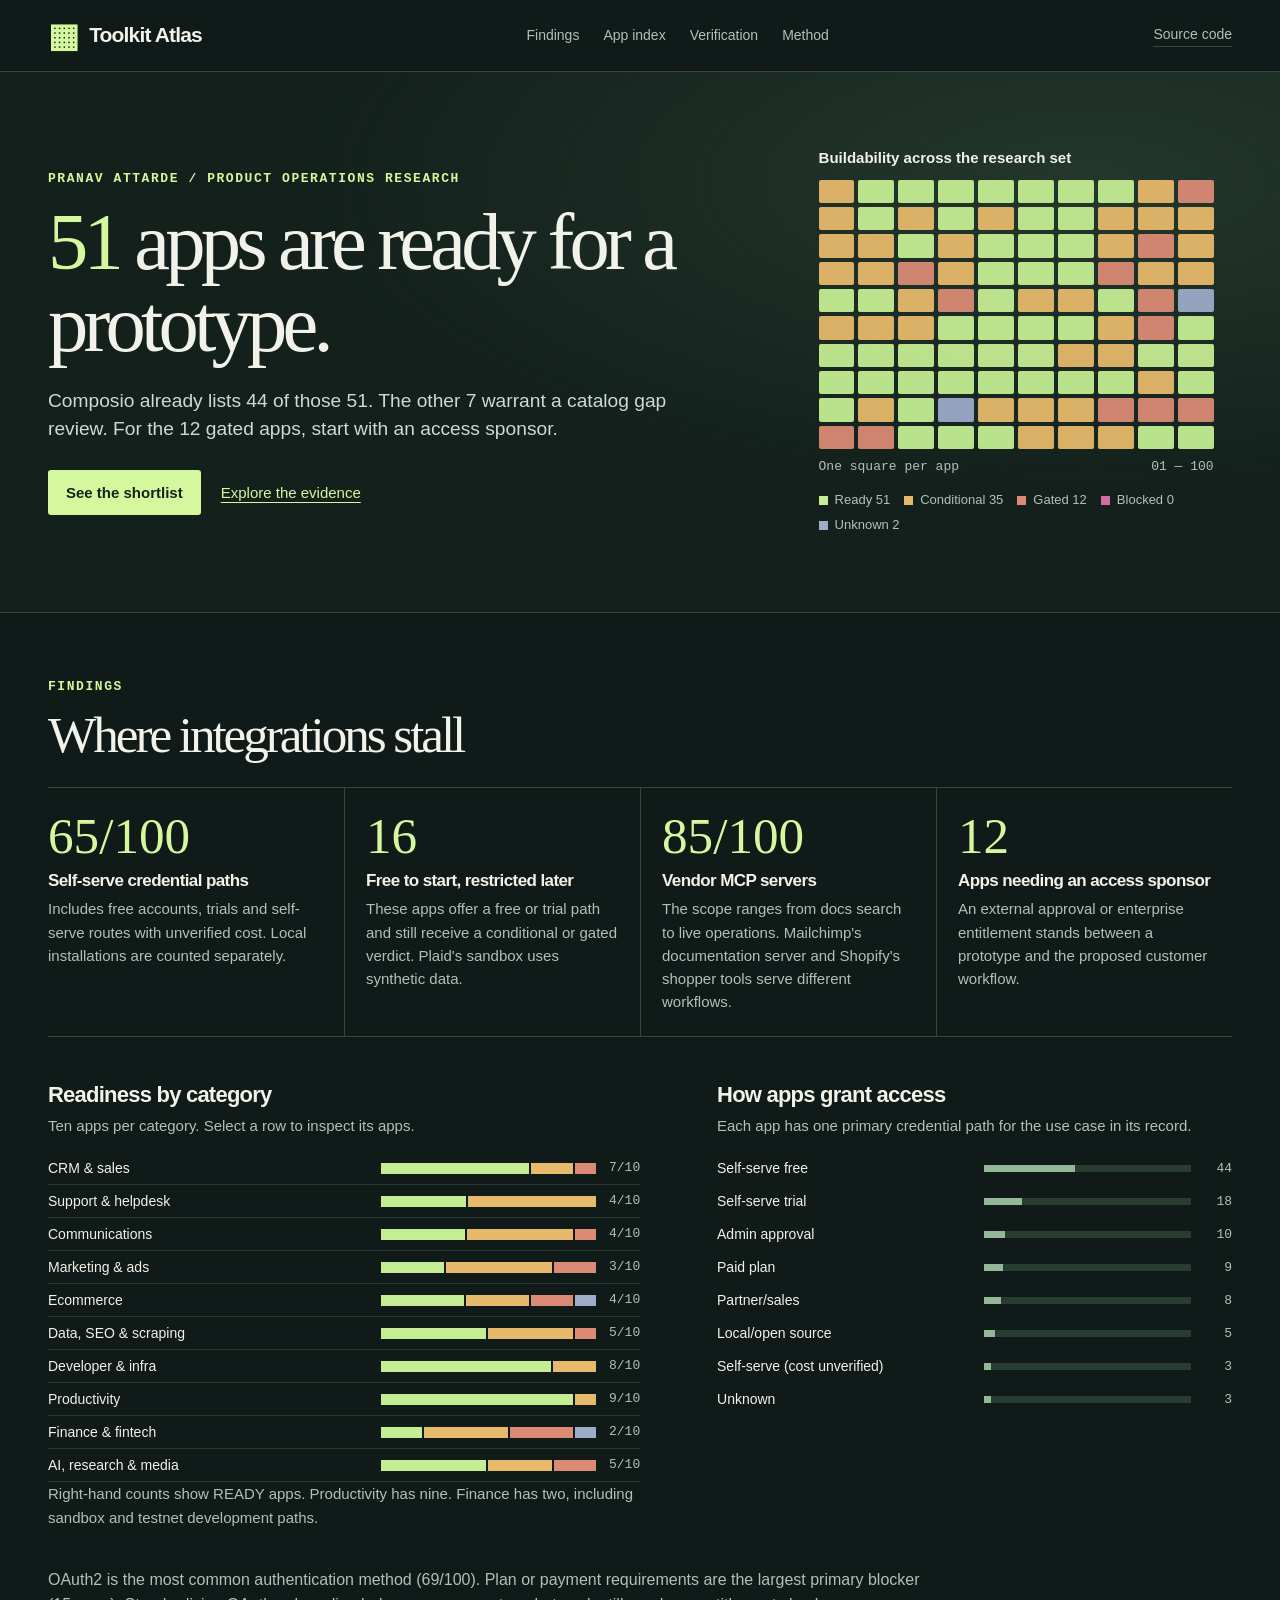
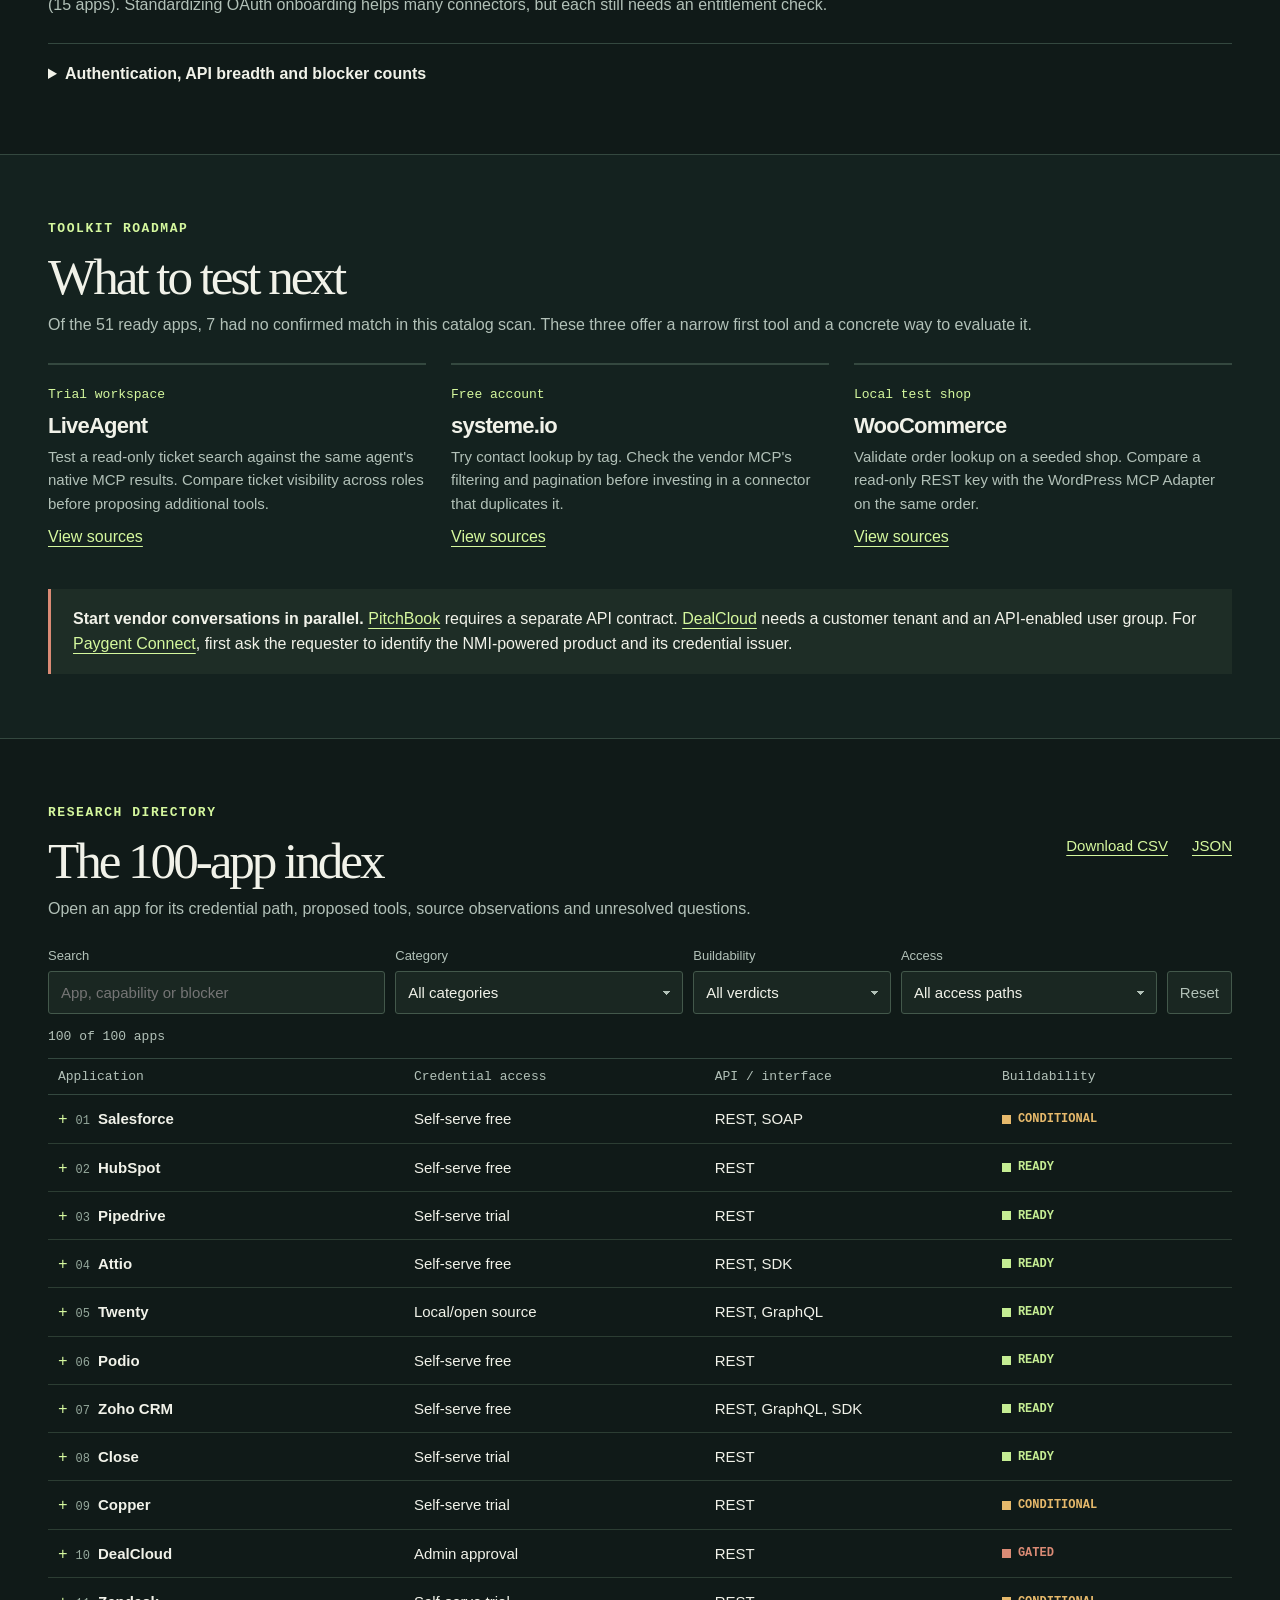
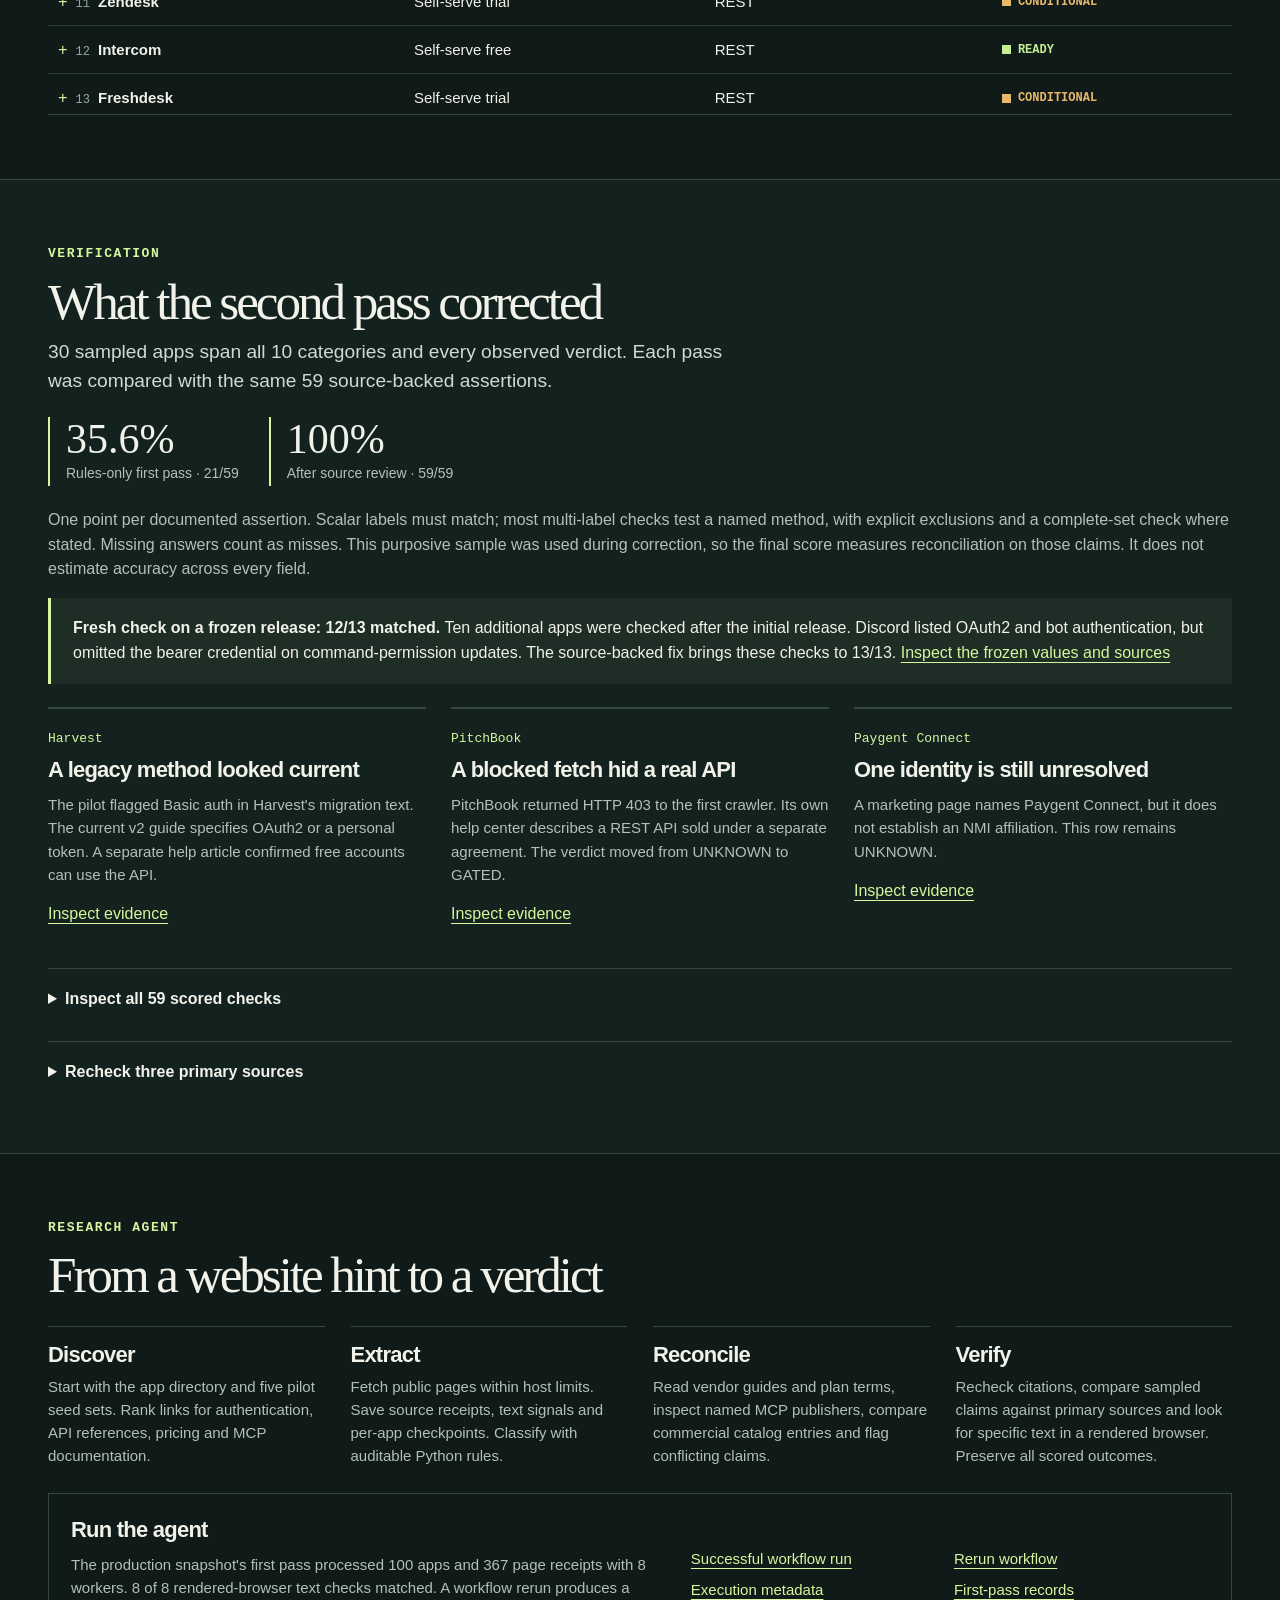
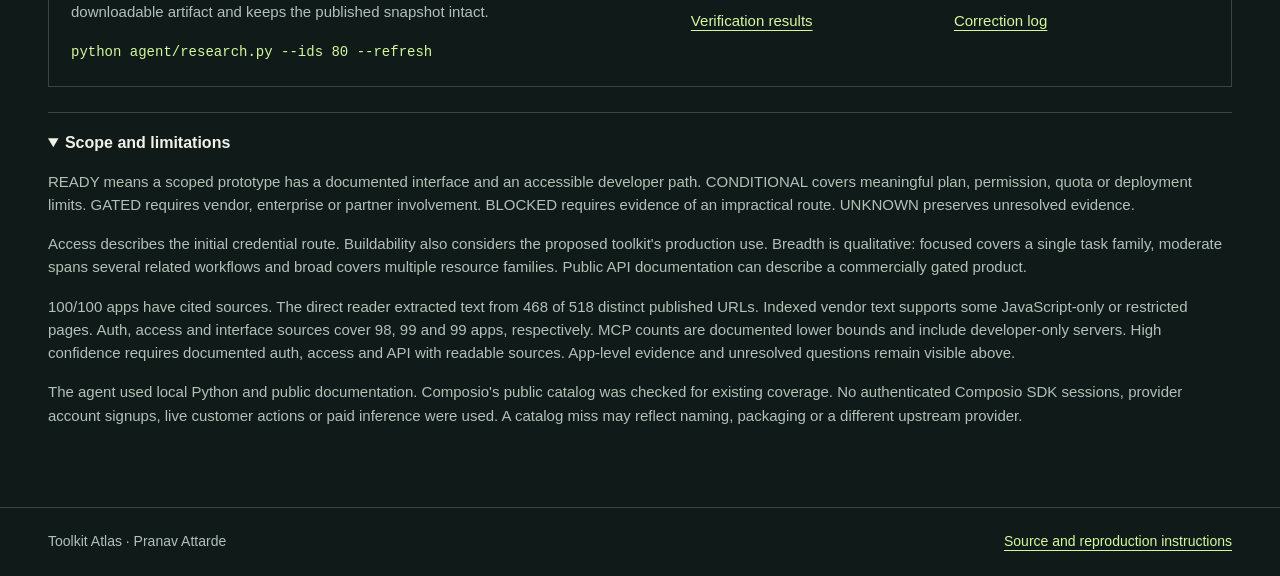
==== commit 03a5eb03: "Add independent verification and reconcile toolkit catalog coverage" ====
--- a/docs/index.html
+++ b/docs/index.html
@@ -6,25 +6,25 @@
 @media(max-width:900px){.wrap{width:calc(100% - 48px)}.hero-grid{grid-template-columns:1.15fr .8fr;gap:28px}.top nav{gap:14px}.metrics{grid-template-columns:repeat(2,1fr)}.metric:nth-child(3){border-left:0;padding-left:0}.metric:nth-child(n+3){border-top:1px solid var(--rule)}.filters{grid-template-columns:1.35fr 1fr}.filters button{justify-self:start}.compact{grid-template-columns:1fr 1fr}.pipeline{grid-template-columns:1fr 1fr}.proof{grid-template-columns:1fr}}
 @media(max-width:650px){.wrap{width:calc(100% - 36px)}.top{min-height:58px;gap:12px}.wordmark{font-size:18px}.top nav a{font-size:13px}.top nav a:first-child,.top nav a:last-child,.source-top{display:none}.hero-grid,.columns,.roadmap,.notes,.compact{grid-template-columns:1fr}.hero-grid{gap:30px}.atlas{width:100%;max-width:410px;margin:0}.tile{aspect-ratio:2.65}.hero-links{flex-wrap:wrap}.metric{padding:14px 12px 14px 0}.metric+.metric{padding-left:12px}.metrics{margin-bottom:30px}.columns{gap:26px}.roadmap,.notes{gap:12px}.table-head{display:none}.app>summary{grid-template-columns:minmax(0,1fr) auto;gap:6px;font-size:14px;padding:13px 2px}.app>summary .accesscell,.app>summary .apicell{display:none}.facts{grid-template-columns:1fr 1fr}.split{align-items:flex-start;flex-direction:column;gap:9px}.filters{grid-template-columns:minmax(0,1fr) minmax(0,1fr)}.filters label:first-child{grid-column:span 2}.pipeline{gap:18px}.proof{padding:15px}.prooflinks{gap:10px}.compare{gap:18px}.compare strong{font-size:35px}footer .split{gap:6px}}
 @media(prefers-reduced-motion:reduce){html{scroll-behavior:auto}}
-
+#rows{max-height:min(620px,74vh);overflow:auto;scrollbar-color:#66836e var(--bg);border-bottom:1px solid var(--rule)}.findingline{padding:14px 0 0;color:var(--muted);max-width:880px}#holdout .callout{border-color:var(--accent);margin:15px 0 23px}
 </style></head>
 <body><a class="skip" href="#findings">Skip to findings</a>
 <header><div class="wrap top"><a class="wordmark" href="#top"><span class="mark" aria-hidden="true">▦</span> Toolkit Atlas</a><nav aria-label="Sections"><a href="#findings">Findings</a><a href="#directory">App index</a><a href="#verification">Verification</a><a href="#methods">Method</a></nav><a class="source-top" href="https://github.com/pranavattarde/composio-toolkit-atlas">Source code</a></div></header>
-<main id="top"><section class="hero"><div class="wrap hero-grid"><div><p class="over">Composio / Product operations research</p><h1><span id="headline">51</span> apps are ready for a prototype.</h1><p class="lede" id="deck"></p><div class="hero-links"><a class="btn" href="#opportunities">See the shortlist</a><a href="#directory">Explore the evidence</a></div></div><figure class="atlas"><figcaption>Buildability across the research set</figcaption><div id="map" aria-label="All apps in their original order"></div><div class="mapfoot"><span>One square per app</span><span>01 — 100</span></div><div id="legend" class="legend"></div></figure></div></section>
+<main id="top"><section class="hero"><div class="wrap hero-grid"><div><p class="over">Pranav Attarde / Product operations research</p><h1><span id="headline">51</span> apps are ready for a prototype.</h1><p class="lede" id="deck"></p><div class="hero-links"><a class="btn" href="#opportunities">See the shortlist</a><a href="#directory">Explore the evidence</a></div></div><figure class="atlas"><figcaption>Buildability across the research set</figcaption><div id="map" aria-label="All apps in their original order"></div><div class="mapfoot"><span>One square per app</span><span>01 — 100</span></div><div id="legend" class="legend"></div></figure></div></section>
 <section id="findings" class="wrap block"><div class="sec-intro"><p class="over">Findings</p><h2>Where integrations stall</h2></div><div class="metrics" id="metrics"></div>
 <div class="columns"><div><h3>Readiness by category</h3><p class="muted">Ten apps per category. Select a row to inspect its apps.</p><div id="categories"></div></div><div><h3>How apps grant access</h3><p class="muted">Each app has one primary credential path for the use case in its record.</p><div id="accesschart"></div></div></div>
-<details class="detailchart"><summary>Authentication, API breadth and blocker counts</summary><div class="columns compact" id="breakdowns"></div><p class="muted">Authentication and interface types are multi-label. An OAuth token can be sent as a bearer credential, and an app can expose several interfaces. Counts use all 100 apps.</p></details>
+<p class="findingline" id="patternNote"></p><details class="detailchart"><summary>Authentication, API breadth and blocker counts</summary><div class="columns compact" id="breakdowns"></div><p class="muted">Authentication and interface types are multi-label. An OAuth token can be sent as a bearer credential, and an app can expose several interfaces. Counts use all 100 apps.</p></details>
 </section>
 <section id="opportunities" class="shade"><div class="wrap block"><div class="sec-intro"><p class="over">Toolkit roadmap</p><h2>What to test next</h2><p class="muted" id="roadIntro"></p></div><div class="roadmap" id="roadmap"></div><div class="callout" id="outreach"></div></div></section>
 <section id="directory" class="wrap block"><div class="split"><div><p class="over">Research directory</p><h2>The 100-app index</h2></div><div class="downloads"><a href="data/apps.csv" download>Download CSV</a><a href="data/apps.json" download>JSON</a></div></div><p class="muted">Open an app for its credential path, proposed tools, source observations and unresolved questions.</p>
 <div class="filters"><label>Search <input id="search" type="search" placeholder="App, capability or blocker"></label><label>Category<select id="category"><option value="">All categories</option></select></label><label>Buildability<select id="verdict"><option value="">All verdicts</option></select></label><label>Access<select id="access"><option value="">All access paths</option></select></label><button id="reset" type="button">Reset</button></div>
-<p class="count" role="status" id="matches"></p><div class="table-head" aria-hidden="true"><span>Application</span><span>Credential access</span><span>API / interface</span><span>Buildability</span></div><div id="rows"></div></section>
-<section class="shade" id="verification"><div class="wrap block"><p class="over">Verification</p><h2>What the second pass corrected</h2><p class="lead-sm" id="verificationIntro"></p><div class="compare" id="score"></div><p class="muted" id="rubric"></p><div id="mistakes" class="notes"></div><details class="detailchart"><summary id="auditLabel">Inspect the scored checks</summary><div id="auditRows"></div></details><details class="detailchart"><summary>Human verification checklist</summary><p>The published checks were performed by software and AI-assisted source review. Human confirmations recorded: 0.</p><ul><li>Read the <a href="https://help.getharvest.com/api-v2/authentication-api/authentication/authentication/">Harvest v2 authentication guide</a> and identify its two supported credential paths.</li><li>Read <a href="https://core.telegram.org/bots">Telegram's bot introduction</a> and identify the registration and token issuer.</li><li>Use the <a href="https://github.com/mermaid-js/mermaid-cli">Mermaid CLI README</a> to check input, output and whether execution needs a hosted service.</li></ul></details></div></section>
-<section id="methods" class="wrap block"><p class="over">Research agent</p><h2>From a website hint to a verdict</h2><div class="pipeline"><div><h3>Discover</h3><p>Start with the assignment hints and five pilot seeds. Rank links for authentication, API references, pricing and MCP documentation.</p></div><div><h3>Extract</h3><p>Fetch public pages within host limits. Save source receipts, text signals and per-app checkpoints. Classify with auditable Python rules.</p></div><div><h3>Reconcile</h3><p>Read vendor guides and plan terms, inspect named MCP publishers, compare commercial catalog entries and flag conflicting claims.</p></div><div><h3>Verify</h3><p>Recheck citations, compare sampled claims against primary sources and look for specific text in a rendered browser. Preserve all scored outcomes.</p></div></div><div class="proof"><div><h3>Run the agent</h3><p id="runMeta"></p><code>python agent/research.py --ids 80 --refresh</code></div><div class="prooflinks"><a href="https://github.com/pranavattarde/composio-toolkit-atlas/actions/runs/45240712943">Successful workflow run</a><a href="https://github.com/pranavattarde/composio-toolkit-atlas/actions/workflows/research.yml">Rerun workflow</a><a href="data/run.json">Execution metadata</a><a href="data/first-pass.json">First-pass records</a><a href="data/verification.json">Verification results</a><a href="data/corrections.json">Correction log</a></div></div>
+<p class="count" role="status" id="matches"></p><div class="table-head" aria-hidden="true"><span>Application</span><span>Credential access</span><span>API / interface</span><span>Buildability</span></div><div id="rows" tabindex="0" aria-label="Scrollable application records"></div></section>
+<section class="shade" id="verification"><div class="wrap block"><p class="over">Verification</p><h2>What the second pass corrected</h2><p class="lead-sm" id="verificationIntro"></p><div class="compare" id="score"></div><p class="muted" id="rubric"></p><div id="holdout"></div><div id="mistakes" class="notes"></div><details class="detailchart"><summary id="auditLabel">Inspect the scored checks</summary><div id="auditRows"></div></details><details class="detailchart"><summary>Recheck three primary sources</summary><p>These checks can be repeated in a browser. The measured results above come from automated checks and source review.</p><ul><li>Read the <a href="https://help.getharvest.com/api-v2/authentication-api/authentication/authentication/">Harvest v2 authentication guide</a> and identify its two supported credential paths.</li><li>Read <a href="https://core.telegram.org/bots">Telegram's bot introduction</a> and identify the registration and token issuer.</li><li>Use the <a href="https://github.com/mermaid-js/mermaid-cli">Mermaid CLI README</a> to check input, output and whether execution needs a hosted service.</li></ul></details></div></section>
+<section id="methods" class="wrap block"><p class="over">Research agent</p><h2>From a website hint to a verdict</h2><div class="pipeline"><div><h3>Discover</h3><p>Start with the app directory and five pilot seed sets. Rank links for authentication, API references, pricing and MCP documentation.</p></div><div><h3>Extract</h3><p>Fetch public pages within host limits. Save source receipts, text signals and per-app checkpoints. Classify with auditable Python rules.</p></div><div><h3>Reconcile</h3><p>Read vendor guides and plan terms, inspect named MCP publishers, compare commercial catalog entries and flag conflicting claims.</p></div><div><h3>Verify</h3><p>Recheck citations, compare sampled claims against primary sources and look for specific text in a rendered browser. Preserve all scored outcomes.</p></div></div><div class="proof"><div><h3>Run the agent</h3><p id="runMeta"></p><code>python agent/research.py --ids 80 --refresh</code></div><div class="prooflinks"><a href="https://github.com/pranavattarde/composio-toolkit-atlas/actions/runs/45240712943">Successful workflow run</a><a href="https://github.com/pranavattarde/composio-toolkit-atlas/actions/workflows/research.yml">Rerun workflow</a><a href="data/run.json">Execution metadata</a><a href="data/first-pass.json">First-pass records</a><a href="data/verification.json">Verification results</a><a href="data/corrections.json">Correction log</a></div></div>
 <details class="detailchart" open><summary>Scope and limitations</summary><div class="methodtext"><p>READY means a scoped prototype has a documented interface and an accessible developer path. CONDITIONAL covers meaningful plan, permission, quota or deployment limits. GATED requires vendor, enterprise or partner involvement. BLOCKED requires evidence of an impractical route. UNKNOWN preserves unresolved evidence.</p><p>Access describes the initial credential route. Buildability also considers the proposed toolkit's production use. Breadth is qualitative: focused covers a single task family, moderate spans several related workflows and broad covers multiple resource families. Public API documentation can describe a commercially gated product.</p><p id="limits"></p><p>The agent used local Python and public documentation. Composio's public catalog was checked for existing coverage. No authenticated Composio SDK sessions, provider account signups, live customer actions or paid inference were used. A catalog miss may reflect naming, packaging or a different upstream provider.</p></div></details></section>
 </main><footer><div class="wrap split"><span>Toolkit Atlas · Pranav Attarde</span><a href="https://github.com/pranavattarde/composio-toolkit-atlas">Source and reproduction instructions</a></div></footer>
-<script id="dataset" type="application/json">{"apps":[{"id":1,"name":"Salesforce","category":"CRM and Sales","website_hint":"salesforce.com","description":"Tracks sales pipeline, customer records and business workflows.","website":"https://www.salesforce.com","sources":[{"url":"https://help.salesforce.com/s/articleView?id=000005140&language=en_US&type=1","note":"The edition table lists REST, SOAP, bulk and event surfaces and names editions with and without access.","claims":["api","surface","access"],"fetch_status":"thin","last_fetched":"2026-11-23T16:24:30+00:00"},{"url":"https://developer.salesforce.com/docs/platform/api-rest/guide/quickstart.html","note":"Quick start signs up for a free Developer Edition and updates a record.","claims":["access","surface"],"fetch_status":"readable","last_fetched":"2026-11-23T16:23:11+00:00"},{"url":"https://developer.salesforce.com/docs/platform/api-rest/guide/quickstart-oauth.html","note":"The quick start obtains an OAuth-connected access token and passes it as a bearer credential.","claims":["auth"],"fetch_status":"readable","last_fetched":"2026-11-23T16:23:09+00:00"},{"url":"https://developer.salesforce.com/docs/platform/hosted-mcp-servers/guide/servers-reference.html","note":"Salesforce publishes a catalog of its hosted MCP servers.","claims":["mcp_official"],"fetch_status":"readable","last_fetched":"2026-11-23T16:23:12+00:00"},{"url":"https://developer.salesforce.com/docs/platform/api-rest/guide/intro-oauth-and-connected-apps.html","claims":["api","auth"],"note":"The external-client-app guide describes OAuth 2.0 authorization for the REST API.","fetch_status":"readable","last_fetched":"2026-11-23T16:23:09+00:00"},{"url":"https://composio.dev/toolkits/salesforce","claims":["mcp_third_party"],"note":"Composio publishes a managed MCP route for this integration. The catalog page identifies the provider and agent-facing interface.","fetch_status":"readable","last_fetched":"2026-11-23T16:22:27+00:00"}],"auth":["OAuth2"],"access":"Self-serve free","access_note":"Free Developer Edition supports development. Production API availability depends on the customer edition.","api":["REST","SOAP"],"surface":"Broad","capabilities":["Query CRM records","Update records","Bulk import and export","Subscribe to platform events"],"official_mcp":"Verified","third_party_mcp":"Verified","verdict":"CONDITIONAL","blocker":"Several customer editions lack API access or require an add-on.","blocker_type":"Plan/payment","toolkit":"Start with read-only account and opportunity lookups, then add scoped record updates.","unknowns":["Confirm the customer edition before onboarding."],"composio_listing":"https://composio.dev/toolkits/salesforce","remote_api":"Documented","last_checked":"2026-11-23","confidence":"High"},{"id":2,"name":"HubSpot","category":"CRM and Sales","website_hint":"hubspot.com","description":"Manages customer relationships across sales, marketing and service.","website":"https://www.hubspot.com","sources":[{"url":"https://developers.hubspot.com/developer-platform-basics","note":"Developer onboarding lists REST APIs, OAuth and webhooks.","claims":["api","auth","surface"],"fetch_status":"readable","last_fetched":"2026-11-23T16:23:29+00:00"},{"url":"https://developers.hubspot.com/blog/how-to-safely-experiment-with-ai-in-hubspot-before-you-touch-real-data","note":"The developer guide describes free test accounts and a private-app access token for a single portal.","claims":["access","auth"],"fetch_status":"readable","last_fetched":"2026-11-23T16:23:28+00:00"},{"url":"https://developers.hubspot.com/blog/a-developers-guide-to-hubspot-crm-objects-deals-object","note":"The deals guide describes the deal object and associated CRM records.","claims":["surface"],"fetch_status":"readable","last_fetched":"2026-11-23T16:23:27+00:00"},{"url":"https://developers.hubspot.com/changelog/remote-hubspot-mcp-server-is-now-generally-available","note":"HubSpot hosts its own OAuth-protected remote MCP server with CRM reads and writes.","claims":["mcp_official"],"fetch_status":"readable","last_fetched":"2026-11-23T16:23:28+00:00"},{"url":"https://composio.dev/toolkits/hubspot","claims":["mcp_third_party"],"note":"Composio publishes a managed MCP route for this integration. The catalog page identifies the provider and agent-facing interface.","fetch_status":"readable","last_fetched":"2026-11-23T16:22:27+00:00"}],"auth":["OAuth2","Bearer token"],"access":"Self-serve free","access_note":"Free developer test accounts provide isolated data and a time-limited Enterprise trial.","api":["REST"],"surface":"Broad","capabilities":["Read and write CRM objects","Work with deals and companies","Subscribe to webhooks"],"official_mcp":"Verified","third_party_mcp":"Verified","verdict":"READY","blocker":"No initial credential gate identified for a developer test account.","blocker_type":"None","toolkit":"Build a deal briefing across company, deal and activity records.","unknowns":["Feature entitlement in each customer portal depends on its subscription."],"composio_listing":"https://composio.dev/toolkits/hubspot","remote_api":"Documented","last_checked":"2026-11-23","confidence":"High"},{"id":3,"name":"Pipedrive","category":"CRM and Sales","website_hint":"pipedrive.com","description":"Tracks deals, sales activities and customer contacts through a pipeline.","website":"https://www.pipedrive.com","sources":[{"url":"https://pipedrive.readme.io/docs/getting-started","note":"Getting started distinguishes OAuth applications from integrations using a personal API token and identifies the API as RESTful.","claims":["auth","api"],"fetch_status":"readable","last_fetched":"2026-11-23T16:24:42+00:00"},{"url":"https://pipedrive.readme.io/docs/core-api-concepts-authentication","note":"The authentication example requests the deals resource.","claims":["surface"],"fetch_status":"readable","last_fetched":"2026-11-23T16:24:41+00:00"},{"url":"https://www.pipedrive.com/en/features/crm-api","note":"The product page includes API access in every plan, describes CRM sync, and links the trial. Pipedrive names the REST surface, API key and OAuth 2.0 access token.","claims":["access","api","auth","surface"],"fetch_status":"readable","last_fetched":"2026-11-23T16:25:03+00:00"},{"url":"https://pipedrive.readme.io/docs/developer-sandbox-account","note":"Developer sandbox access is requested through a form.","claims":["access"],"fetch_status":"readable","last_fetched":"2026-11-23T16:24:42+00:00"},{"url":"https://support.pipedrive.com/en/article/mcp","note":"Pipedrive documents its native MCP server.","claims":["mcp_official"],"fetch_status":"readable","last_fetched":"2026-11-23T16:24:54+00:00"},{"url":"https://composio.dev/toolkits/pipedrive","claims":["mcp_third_party"],"note":"Composio publishes a managed MCP route for this integration. The catalog page identifies the provider and agent-facing interface.","fetch_status":"readable","last_fetched":"2026-11-23T16:22:28+00:00"}],"auth":["OAuth2","API key"],"access":"Self-serve trial","access_note":"A 14-day trial is available. Every plan includes API-token access. The dedicated developer sandbox has a request form.","api":["REST"],"surface":"Broad","capabilities":["Read deals","Update sales pipeline","Sync CRM records"],"official_mcp":"Verified","third_party_mcp":"Verified","verdict":"READY","blocker":"A personal integration can start on a trial. Public distribution uses the app path.","blocker_type":"None","toolkit":"Sync deals and their pipeline stage as narrow, separately permissioned tools.","unknowns":["Sandbox approval turnaround was not established."],"composio_listing":"https://composio.dev/toolkits/pipedrive","remote_api":"Documented","last_checked":"2026-11-23","confidence":"High"},{"id":4,"name":"Attio","category":"CRM and Sales","website_hint":"attio.com","description":"Stores customer and company records in a customizable relationship workspace.","website":"https://attio.com","sources":[{"url":"https://attio.com/platform/developers","note":"The platform lists REST, its separate app SDK, read/write operations, webhooks and OAuth 2.0.","claims":["api","auth","surface"],"fetch_status":"readable","last_fetched":"2026-11-23T16:19:11+00:00"},{"url":"https://attio.com/help/reference/workspace-settings-billing/attio-plans-and-features","note":"The plan guide says the API is available on every plan. The plan comparison explicitly includes API access on every plan, including Free.","claims":["access"],"fetch_status":"readable","last_fetched":"2026-11-23T16:22:49+00:00"},{"url":"https://attio.com/help/reference/apps/generating-an-api-key","note":"The workspace settings guide explains API-key creation and administrator management.","claims":["auth","access"],"fetch_status":"readable","last_fetched":"2026-11-23T16:22:49+00:00"},{"url":"https://attio.com/help/reference/attio-ai/attio-mcp","note":"Attio documents a native MCP connection on all plans.","claims":["mcp_official"],"fetch_status":"readable","last_fetched":"2026-11-23T16:22:49+00:00"},{"url":"https://composio.dev/toolkits/attio","claims":["mcp_third_party"],"note":"Composio publishes a managed MCP route for this integration. The catalog page identifies the provider and agent-facing interface.","fetch_status":"readable","last_fetched":"2026-11-23T16:22:29+00:00"}],"auth":["OAuth2","API key"],"access":"Self-serve free","access_note":"API access is included on all plans, including Free. Workspace admins manage API keys.","api":["REST","SDK"],"surface":"Broad","capabilities":["Read and update records","Receive webhooks","Sync meetings"],"official_mcp":"Verified","third_party_mcp":"Verified","verdict":"READY","blocker":"A free workspace can use the API within its granted scopes.","blocker_type":"None","toolkit":"Start with record search and updates. Use webhooks to keep records current.","unknowns":["Validate write scopes for each object."],"composio_listing":"https://composio.dev/toolkits/attio","remote_api":"Documented","last_checked":"2026-11-23","confidence":"High"},{"id":5,"name":"Twenty","category":"CRM and Sales","website_hint":"twenty.com (open-source CRM)","description":"Offers a self-hostable CRM with workspace-defined objects and relationships.","website":"https://twenty.com","sources":[{"url":"https://github.com/twentyhq/twenty/blob/main/packages/twenty-docs/developers/extend/api.mdx","note":"Twenty generates REST and GraphQL APIs for each workspace. The guide describes keys and CRUD on people, companies, opportunities and custom objects.","claims":["api","surface","auth","access"],"fetch_status":"readable","last_fetched":"2026-11-23T16:24:17+00:00"},{"url":"https://github.com/twentyhq/twenty/blob/main/packages/twenty-docs/getting-started/key-features.mdx","note":"The project documents self-hosting with Docker Compose.","claims":["access","identity"],"fetch_status":"readable","last_fetched":"2026-11-23T16:24:19+00:00"},{"url":"https://github.com/twentyhq/twenty/blob/main/packages/twenty-docs/user-guide/ai/capabilities/mcp.mdx","note":"The vendor documents workspace MCP endpoints for cloud and self-hosted instances, with OAuth or API-key authentication.","claims":["mcp_official","auth"],"fetch_status":"readable","last_fetched":"2026-11-23T16:24:20+00:00"},{"url":"https://composio.dev/toolkits/twenty","claims":["mcp_third_party"],"note":"Composio publishes a managed MCP route for this integration. The catalog page identifies the provider and agent-facing interface.","fetch_status":"readable","last_fetched":"2026-11-23T16:22:30+00:00"}],"auth":["API key","OAuth2"],"access":"Local/open source","access_note":"Run the open-source CRM on infrastructure you control and create a workspace API key. Cloud plan terms were not verified.","api":["REST","GraphQL"],"surface":"Broad","capabilities":["Read and update people","Manage opportunities","Discover workspace object schemas"],"official_mcp":"Verified","third_party_mcp":"Verified","verdict":"READY","blocker":"Custom object names and schemas vary by workspace.","blocker_type":"None","toolkit":"Inspect the workspace schema before generating object-specific tools.","unknowns":["Cloud-hosted subscription restrictions were not verified."],"composio_listing":"https://composio.dev/toolkits/twenty","remote_api":"Documented","last_checked":"2026-11-23","confidence":"High"},{"id":6,"name":"Podio","category":"CRM and Sales","website_hint":"podio.com","description":"Organizes work through customizable apps, items and tasks.","website":"https://podio.com","sources":[{"url":"https://developers.podio.com/index/faq","note":"FAQ confirms full API access on free accounts, client credentials under account settings and two rate-limit buckets.","claims":["access","auth"],"fetch_status":"readable","last_fetched":"2026-11-23T16:23:38+00:00"},{"url":"https://developers.podio.com/authentication","note":"The authentication guide specifies OAuth2 including a single-app grant.","claims":["auth"],"fetch_status":"readable","last_fetched":"2026-11-23T16:23:36+00:00"},{"url":"https://developers.podio.com/doc","note":"The reference lists resources for items, tasks, contacts, files and many other objects.","claims":["surface"],"fetch_status":"readable","last_fetched":"2026-11-23T16:23:37+00:00"},{"url":"https://developers.podio.com/index/api","note":"API conventions document HTTP resource URLs, verbs and JSON representations.","claims":["api"],"fetch_status":"readable","last_fetched":"2026-11-23T16:23:37+00:00"},{"url":"https://www.progress.com/podio/documentation/using-podio/ai-and-mcp/podio-mcp-server-integration-guide","note":"Podio parent Progress documents a server connecting AI assistants directly to Podio data.","claims":["mcp_official"],"fetch_status":"readable","last_fetched":"2026-11-23T16:25:05+00:00"},{"url":"https://composio.dev/toolkits/podio","claims":["mcp_third_party"],"note":"Composio publishes a managed MCP route for this integration. The catalog page identifies the provider and agent-facing interface.","fetch_status":"readable","last_fetched":"2026-11-23T16:22:30+00:00"}],"auth":["OAuth2"],"access":"Self-serve free","access_note":"Free and paid accounts can register an API client in settings under the same base rate limits.","api":["REST"],"surface":"Broad","capabilities":["Read app data","Manage items","Manage tasks and contacts"],"official_mcp":"Verified","third_party_mcp":"Verified","verdict":"READY","blocker":"The base rate limits apply per integration.","blocker_type":"None","toolkit":"Start with task and item retrieval scoped to one workspace.","unknowns":["Check the required scopes before allowing writes."],"composio_listing":"https://composio.dev/toolkits/podio","remote_api":"Documented","last_checked":"2026-11-23","confidence":"High"},{"id":7,"name":"Zoho CRM","category":"CRM and Sales","website_hint":"zoho.com/crm","description":"Manages leads, accounts, deals and configurable sales modules.","website":"https://www.zoho.com/crm/","sources":[{"url":"https://www.zoho.com/crm/developer/","note":"Zoho describes a free Developer Edition, REST APIs and vendor SDKs.","claims":["access","api"],"fetch_status":"readable","last_fetched":"2026-11-23T16:25:09+00:00"},{"url":"https://www.zoho.com/crm/developer/docs/api/v8/api-limits.html","note":"The limits table assigns API credits to Free Edition and describes concurrency limits.","claims":["access"],"fetch_status":"readable","last_fetched":"2026-11-23T16:25:10+00:00"},{"url":"https://www.zoho.com/crm/developer/docs/api/graphql/graphql-authorization.html","note":"The GraphQL guide defines its authorization requirements.","claims":["api","auth"],"fetch_status":"readable","last_fetched":"2026-11-23T16:25:09+00:00"},{"url":"https://www.zoho.com/crm/developer/docs/api/v8/api-references.html","note":"The versioned reference groups metadata, records and bulk operations.","claims":["surface"],"fetch_status":"readable","last_fetched":"2026-11-23T16:25:11+00:00"},{"url":"https://www.zoho.com/crm/developer/docs/mcp/overview.html","note":"Zoho CRM publishes its own MCP overview.","claims":["mcp_official"],"fetch_status":"readable","last_fetched":"2026-11-23T16:25:11+00:00"},{"url":"https://composio.dev/toolkits/zoho","claims":["mcp_third_party"],"note":"Composio publishes a managed MCP route for this integration. The catalog page identifies the provider and agent-facing interface.","fetch_status":"readable","last_fetched":"2026-11-23T16:24:33+00:00"}],"auth":["OAuth2"],"access":"Self-serve free","access_note":"Free Developer Edition is available. Free CRM accounts also receive a daily API-credit allowance.","api":["REST","GraphQL","SDK"],"surface":"Broad","capabilities":["Read CRM modules","Query records","Work with metadata and bulk APIs"],"official_mcp":"Verified","third_party_mcp":"Verified","verdict":"READY","blocker":"Usage credits vary by edition, and GraphQL has separate permissions.","blocker_type":"None","toolkit":"Expose scoped record search first. Check organization credits before bulk jobs.","unknowns":["Verify GraphQL entitlement for the target CRM edition."],"composio_listing":"https://composio.dev/toolkits/zoho","remote_api":"Documented","last_checked":"2026-11-23","confidence":"High"},{"id":8,"name":"Close","category":"CRM and Sales","website_hint":"close.com","description":"Combines lead and opportunity records with sales communication.","website":"https://www.close.com","sources":[{"url":"https://developer.close.com/integrations","note":"Close documents its REST API, native MCP, OAuth2 and API keys, and describes requesting a free partner developer organization.","claims":["api","access","auth","mcp_official"],"fetch_status":"readable","last_fetched":"2026-11-23T16:23:00+00:00"},{"url":"https://developer.close.com/api/overview/api-key-authentication","note":"Internal API keys are transmitted through HTTP Basic.","claims":["auth"],"fetch_status":"readable","last_fetched":"2026-11-23T16:23:00+00:00"},{"url":"https://close.com/pricing?sa=X","note":"Pricing lists a 14-day trial and MCP access on each plan.","claims":["access"],"fetch_status":"readable","last_fetched":"2026-11-23T16:22:51+00:00"},{"url":"https://developer.close.com/api/overview","note":"Developer reference links CRM resources including leads, contacts and opportunities.","claims":["surface"],"fetch_status":"readable","last_fetched":"2026-11-23T16:23:00+00:00"},{"url":"https://composio.dev/toolkits/close","claims":["mcp_third_party"],"note":"Composio publishes a managed MCP route for this integration. The catalog page identifies the provider and agent-facing interface.","fetch_status":"readable","last_fetched":"2026-11-23T16:22:31+00:00"}],"auth":["OAuth2","API key","Basic"],"access":"Self-serve trial","access_note":"The product has a 14-day trial. Noncustomer integration partners can request a free developer organization by email.","api":["REST"],"surface":"Broad","capabilities":["Manage leads","Find contacts","List opportunities"],"official_mcp":"Verified","third_party_mcp":"Verified","verdict":"READY","blocker":"Persistent complimentary partner access needs a separate request.","blocker_type":"None","toolkit":"Provide lead and opportunity lookups with optional contact creation.","unknowns":["Free developer-organization approval turnaround is unknown."],"composio_listing":"https://composio.dev/toolkits/close","remote_api":"Documented","last_checked":"2026-11-23","confidence":"High"},{"id":9,"name":"Copper","category":"CRM and Sales","website_hint":"copper.com","description":"Manages sales records and customer relationships alongside Google Workspace.","website":"https://www.copper.com","sources":[{"url":"https://developer.copper.com/introduction/authentication.html","note":"Authentication guide distinguishes API keys from OAuth2 for partner integrations.","claims":["auth","access"],"fetch_status":"readable","last_fetched":"2026-11-23T16:23:01+00:00"},{"url":"https://support.copper.com/en/articles/8823462-api-docs-and-tips","note":"Copper specifies its trial, Professional and Business plans and a JSON REST interface.","claims":["access","api"],"fetch_status":"readable","last_fetched":"2026-11-23T16:24:49+00:00"},{"url":"https://support.copper.com/en/articles/8823347-generating-an-api-key","note":"Key guide describes creating, reading, updating and deleting Copper data.","claims":["surface"],"fetch_status":"readable","last_fetched":"2026-11-23T16:24:49+00:00"},{"url":"https://www.copper.com/mcp","note":"Copper distinguishes its own MCP server from third-party connectors.","claims":["mcp_official"],"fetch_status":"readable","last_fetched":"2026-11-23T16:24:59+00:00"},{"url":"https://developer.copper.com/introduction/oauth/index.html","note":"OAuth app registration requires emailing Copper partners with the application purpose and callback URL.","claims":["access","auth"],"fetch_status":"readable","last_fetched":"2026-11-23T16:23:01+00:00"},{"url":"https://composio.dev/toolkits/copper","claims":["mcp_third_party"],"note":"Composio publishes a managed MCP route for this integration. The catalog page identifies the provider and agent-facing interface.","fetch_status":"readable","last_fetched":"2026-11-23T16:22:32+00:00"}],"auth":["OAuth2","API key"],"access":"Self-serve trial","access_note":"API access is documented for trials and the Professional and Business subscriptions. Third-party OAuth client registration requires contacting Copper.","api":["REST"],"surface":"Moderate","capabilities":["Read CRM entities","Create or update records","Delete records"],"official_mcp":"Verified","third_party_mcp":"Verified","verdict":"CONDITIONAL","blocker":"Continued use requires an API-enabled production tier.","blocker_type":"Plan/payment","toolkit":"Offer record lookup after checking the customer subscription and preferred OAuth path.","unknowns":["Partner OAuth credential issuance time was not established."],"composio_listing":"https://composio.dev/toolkits/copper","remote_api":"Documented","last_checked":"2026-11-23","confidence":"High"},{"id":10,"name":"DealCloud","category":"CRM and Sales","website_hint":"api.docs.dealcloud.com","description":"Manages transactions, deal pipelines and relationships for capital markets teams.","website":"https://www.dealcloud.com","sources":[{"url":"https://api.docs.dealcloud.com/docs/apikeys","note":"API-key instructions require a user group enabled under Admin and refer customers to their admin or CSM.","claims":["auth","access"],"fetch_status":"readable","last_fetched":"2026-11-23T16:19:08+00:00"},{"url":"https://api.docs.dealcloud.com/docs/token","note":"The key and client ID are exchanged using OAuth2 client credentials for a scoped bearer token.","claims":["auth","api"],"fetch_status":"readable","last_fetched":"2026-11-23T16:22:49+00:00"},{"url":"https://api.docs.dealcloud.com/docs","note":"The portal separates Schema and Data APIs and describes data operations on entries.","claims":["api","surface"],"fetch_status":"readable","last_fetched":"2026-11-23T16:19:10+00:00"},{"url":"https://api.docs.dealcloud.com/docs/data/rows/query","note":"The query reference exposes filters against data rows.","claims":["surface"],"fetch_status":"readable","last_fetched":"2026-11-23T16:22:49+00:00"},{"url":"https://api.docs.dealcloud.com/mcp/getting-started","note":"DealCloud provides a tenant MCP server with a Celeste license and explicit MCP access capabilities.","claims":["mcp_official","access"],"fetch_status":"readable","last_fetched":"2026-11-23T16:22:49+00:00"}],"auth":["OAuth2","API key"],"access":"Admin approval","access_note":"An existing DealCloud site administrator or customer success manager must enable API capability on the user group. The user can then enable a personal key.","api":["REST"],"surface":"Broad","capabilities":["Query entries","Read and update data rows","Inspect schema"],"official_mcp":"Verified","third_party_mcp":"Unverified","verdict":"GATED","blocker":"API-enabled user-group membership and a customer site are prerequisites.","blocker_type":"Admin/permissions","toolkit":"Build schema-aware entry search once a design partner provisions a tenant and scoped credentials.","unknowns":["Public developer trial terms were not established."],"composio_listing":null,"remote_api":"Documented","last_checked":"2026-11-23","confidence":"High"},{"id":11,"name":"Zendesk","category":"Support and Helpdesk","website_hint":"zendesk.com","description":"Provides customer support ticketing, agent workflows and a help center.","website":"https://www.zendesk.com","sources":[{"url":"https://developer.zendesk.com/documentation/api-basics/getting-started/getting-a-trial-or-sponsored-account-for-development/","note":"Trial lasts 14 days. A sponsored development account is available through the partner program.","claims":["access"],"fetch_status":"readable","last_fetched":"2026-11-23T16:23:15+00:00"},{"url":"https://developer.zendesk.com/documentation/ticketing/getting-started/zendesk-api-quick-start/","note":"The Ticketing API quick start uses HTTP resource endpoints to create and inspect tickets.","claims":["api","surface"],"fetch_status":"readable","last_fetched":"2026-11-23T16:23:18+00:00"},{"url":"https://support.zendesk.com/hc/en-us/articles/4408831452954-How-can-I-authenticate-API-requests","note":"Existing tokens use Basic authentication with an email. OAuth is available for API requests.","claims":["auth"],"fetch_status":"readable","last_fetched":"2026-11-23T16:24:56+00:00"},{"url":"https://developer.zendesk.com/documentation/authentication/oauth-migration/","note":"Migration timeline blocks creating new tokens from October 27, 2026. Existing active tokens stop working by April 30, 2027. Third-party integrations must use OAuth.","claims":["access","auth"],"fetch_status":"readable","last_fetched":"2026-11-23T16:23:17+00:00"},{"url":"https://support.zendesk.com/hc/en-us/articles/11400026079130-Connecting-external-AI-agents-to-the-Zendesk-MCP-server-or-Zendesk-AI-agents-EAP","note":"Zendesk Bridge EAP connects external clients to the Zendesk MCP server for ticket, user and help-center operations.","claims":["mcp_official","surface"],"fetch_status":"readable","last_fetched":"2026-11-23T16:24:56+00:00"},{"url":"https://support.zendesk.com/hc/en-us/articles/10851263566234-Announcing-the-removal-of-API-tokens-as-an-authentication-method-for-API-requests","claims":["auth"],"note":"The Support API migration directs new integrations toward OAuth. Existing tokens have a separate retirement schedule.","fetch_status":"readable","last_fetched":"2026-11-23T16:24:56+00:00"},{"url":"https://composio.dev/toolkits/zendesk","claims":["mcp_third_party"],"note":"Composio publishes a managed MCP route for this integration. The catalog page identifies the provider and agent-facing interface.","fetch_status":"readable","last_fetched":"2026-11-23T16:22:33+00:00"}],"auth":["OAuth2","Basic","API key"],"access":"Self-serve trial","access_note":"Free 14-day development trial. Historical accounts may retain active API tokens until April 2027. New tokens can no longer be created.","api":["REST"],"surface":"Broad","capabilities":["Create tickets","Update tickets","Look up users and organizations","Search help center"],"official_mcp":"Verified","third_party_mcp":"Verified","verdict":"CONDITIONAL","blocker":"New integrations need OAuth. Customer API tokens cannot be used to authenticate multi-customer apps.","blocker_type":"Scope/technical","toolkit":"Use OAuth for new ticket tools. Keep the early-access vendor MCP optional.","unknowns":["Public distribution and EAP participation have separate requirements."],"composio_listing":"https://composio.dev/toolkits/zendesk","remote_api":"Documented","last_checked":"2026-11-23","confidence":"High"},{"id":12,"name":"Intercom","category":"Support and Helpdesk","website_hint":"intercom.com","description":"Supports customer conversations, contacts and workspaces through an omnichannel inbox.","website":"https://www.intercom.com","sources":[{"url":"https://developers.intercom.com/docs","note":"The platform describes free US development workspaces, REST, webhooks, private apps and public-app review.","claims":["access","api","surface"],"fetch_status":"readable","last_fetched":"2026-11-23T16:23:29+00:00"},{"url":"https://developers.intercom.com/docs/build-an-integration/learn-more/authentication","note":"Authentication guide distinguishes an access token for an installed workspace from OAuth for customer installs.","claims":["auth"],"fetch_status":"readable","last_fetched":"2026-11-23T16:23:31+00:00"},{"url":"https://developers.intercom.com/docs/guides/mcp","note":"Intercom hosts a remote MCP server for contacts and conversations, currently for US-hosted workspaces.","claims":["mcp_official","surface"],"fetch_status":"readable","last_fetched":"2026-11-23T16:23:32+00:00"},{"url":"https://composio.dev/toolkits/intercom","claims":["mcp_third_party"],"note":"Composio publishes a managed MCP route for this integration. The catalog page identifies the provider and agent-facing interface.","fetch_status":"readable","last_fetched":"2026-11-23T16:22:34+00:00"}],"auth":["OAuth2","Bearer token"],"access":"Self-serve free","access_note":"Free US development workspace. A private app can use its workspace token. Access to other customers requires OAuth and public-app review.","api":["REST"],"surface":"Broad","capabilities":["Work with contacts","Search conversations","Configure webhooks"],"official_mcp":"Verified","third_party_mcp":"Verified","verdict":"READY","blocker":"Free development workspaces are region- and feature-limited.","blocker_type":"None","toolkit":"Pilot conversation and contact reads in a development workspace.","unknowns":["Check whether the customer region supports Intercom’s native MCP."],"composio_listing":"https://composio.dev/toolkits/intercom","remote_api":"Documented","last_checked":"2026-11-23","confidence":"High"},{"id":13,"name":"Freshdesk","category":"Support and Helpdesk","website_hint":"freshdesk.com","description":"Manages support tickets, agents and customer contacts.","website":"https://www.freshdesk.com","sources":[{"url":"https://support.freshdesk.com/support/solutions/articles/225439-what-are-the-rate-limits-for-the-api-calls-to-freshdesk","note":"Freshdesk sets a trial API rate and lists plan-specific limits for ticket and contact endpoints.","claims":["access","surface"],"fetch_status":"readable","last_fetched":"2026-11-23T16:24:51+00:00"},{"url":"https://developers.freshdesk.com/api/","note":"The v2 reference shows agent endpoints and an API key in HTTP Basic authentication.","claims":["auth","api","surface"],"fetch_status":"readable","last_fetched":"2026-11-23T16:23:24+00:00"},{"url":"https://developers.freshworks.com/docs/app-sdk/v3.0/support_ticket/oauth-implementation-in-apps/","note":"Freshworks separately documents OAuth apps calling the Freshdesk REST API.","claims":["auth","api"],"fetch_status":"readable","last_fetched":"2026-11-23T16:23:25+00:00"},{"url":"https://support.freshdesk.com/support/solutions/articles/50000012670-model-context-protocol-mcp-integration-in-freshdesk","note":"Freshworks provides a Freshdesk MCP server with plan-specific action quotas and API-key authentication.","claims":["mcp_official"],"fetch_status":"readable","last_fetched":"2026-11-23T16:24:51+00:00"},{"url":"https://composio.dev/toolkits/freshdesk","claims":["mcp_third_party"],"note":"Composio publishes a managed MCP route for this integration. The catalog page identifies the provider and agent-facing interface.","fetch_status":"readable","last_fetched":"2026-11-23T16:22:35+00:00"}],"auth":["API key","Basic","OAuth2"],"access":"Self-serve trial","access_note":"During a trial the API permits 50 requests per minute. Post-trial limits and access depend on the helpdesk plan.","api":["REST"],"surface":"Broad","capabilities":["Create and update tickets","List contacts","Manage agents"],"official_mcp":"Verified","third_party_mcp":"Verified","verdict":"CONDITIONAL","blocker":"Trial and production quotas differ, and ongoing API access depends on the plan.","blocker_type":"Plan/payment","toolkit":"Start with ticket lookup and contact retrieval within the account rate limit.","unknowns":["Confirm entitlement and quotas against the tenant’s current plan."],"composio_listing":"https://composio.dev/toolkits/freshdesk","remote_api":"Documented","last_checked":"2026-11-23","confidence":"High"},{"id":14,"name":"Front","category":"Support and Helpdesk","website_hint":"front.com","description":"Routes customer conversations across shared inboxes and channels.","website":"https://front.com","sources":[{"url":"https://dev.frontapp.com/docs/partnering-with-front","note":"Front links a free development-account signup and describes its partner publishing process.","claims":["access"],"fetch_status":"readable","last_fetched":"2026-11-23T16:22:55+00:00"},{"url":"https://dev.frontapp.com/docs/create-and-revoke-api-tokens","note":"Company-scoped API tokens authenticate scripts, while OAuth is required for partner updates absent an exception.","claims":["auth","access"],"fetch_status":"readable","last_fetched":"2026-11-23T16:22:54+00:00"},{"url":"https://dev.frontapp.com/docs/core-api-getting-started","note":"Core API tutorial creates and updates contacts and sends attachments through HTTP resource requests.","claims":["api","surface"],"fetch_status":"readable","last_fetched":"2026-11-23T16:22:53+00:00"},{"url":"https://dev.frontapp.com/docs/mcp-server","note":"Front operates an OAuth-authenticated MCP endpoint for conversation data.","claims":["mcp_official","surface"],"fetch_status":"readable","last_fetched":"2026-11-23T16:22:55+00:00"}],"auth":["OAuth2","Bearer token"],"access":"Self-serve free","access_note":"Front offers a free development account. Company API tokens work for internal scripts. Partners normally need OAuth.","api":["REST"],"surface":"Broad","capabilities":["Create and update contacts","Handle attachments","Work with shared conversations"],"official_mcp":"Verified","third_party_mcp":"Unverified","verdict":"READY","blocker":"Partners acting on customer accounts must implement OAuth absent a vendor exception.","blocker_type":"None","toolkit":"Prototype contact and conversation tools in a developer account and use OAuth for customer installs.","unknowns":["Confirm the customer plan for any advanced scopes."],"composio_listing":null,"remote_api":"Documented","last_checked":"2026-11-23","confidence":"High"},{"id":15,"name":"Pylon","category":"Support and Helpdesk","website_hint":"usepylon.com","description":"Tracks B2B support issues, accounts and contacts across customer channels.","website":"https://www.usepylon.com","sources":[{"url":"https://docs.usepylon.com/pylon-docs/developer/api/authentication","note":"A dashboard token is passed in the Bearer authorization header.","claims":["auth"],"fetch_status":"readable","last_fetched":"2026-11-23T16:19:19+00:00"},{"url":"https://support.usepylon.com/articles/4735104435-how-do-i-create-an-api-token","note":"Token creation requires the manage-API-tokens permission or admin intervention.","claims":["access"],"fetch_status":"robots_disallowed","last_fetched":"2026-11-23T16:24:56+00:00"},{"url":"https://docs.usepylon.com/pylon-docs/developer/api/api-reference","note":"The reference separates issue, account, contact, message and knowledge-base endpoints.","claims":["api","surface"],"fetch_status":"readable","last_fetched":"2026-11-23T16:19:15+00:00"},{"url":"https://support.usepylon.com/articles/2407390554-connecting-to-the-pylon-mcp-server","note":"Pylon documents interactive OAuth for its own MCP, with token-based headless access through its REST API.","claims":["mcp_official","auth","api"],"fetch_status":"robots_disallowed","last_fetched":"2026-11-23T16:24:55+00:00"}],"auth":["Bearer token","OAuth2"],"access":"Admin approval","access_note":"An existing workspace user needs permission to manage API tokens. Other users must request the capability from an admin.","api":["REST"],"surface":"Broad","capabilities":["Query issues","Read accounts and contacts","Read messages and knowledge base"],"official_mcp":"Verified","third_party_mcp":"Unverified","verdict":"CONDITIONAL","blocker":"A permitted workspace role must provision the REST token. MCP requires interactive OAuth.","blocker_type":"Admin/permissions","toolkit":"Use the API for background issue sync and the native MCP for user-authorized interactive work.","unknowns":["No standalone free API sandbox was confirmed."],"composio_listing":null,"remote_api":"Documented","last_checked":"2026-11-23","confidence":"Medium"},{"id":16,"name":"LiveAgent","category":"Support and Helpdesk","website_hint":"liveagent.com","description":"Combines email, chat and calls in a customer service helpdesk.","website":"https://www.liveagent.com","sources":[{"url":"https://www.liveagent.com/trial/","note":"LiveAgent offers a 30-day no-card trial with all features.","claims":["access"],"fetch_status":"readable","last_fetched":"2026-11-23T16:25:01+00:00"},{"url":"https://support.liveagent.com/741982-API-key","note":"An administrator creates v3 API keys in Configuration and chooses their permissions.","claims":["access","auth"],"fetch_status":"readable","last_fetched":"2026-11-23T16:24:52+00:00"},{"url":"https://support.liveagent.com/docs/api/v3/","note":"The HTTP v3 reference lists agents, tickets, chats, contacts, files and calls.","claims":["api","surface"],"fetch_status":"thin","last_fetched":"2026-11-23T16:24:53+00:00"},{"url":"https://support.liveagent.com/647358-MCP-Integration-for-agents","note":"Built-in MCP endpoint allows external agents to act with the user identity, including OAuth 2.1.","claims":["mcp_official","auth"],"fetch_status":"readable","last_fetched":"2026-11-23T16:24:52+00:00"}],"auth":["API key","OAuth2"],"access":"Self-serve trial","access_note":"A 30-day no-card trial includes the features. An administrator can issue scoped v3 keys.","api":["HTTP API"],"surface":"Broad","capabilities":["Read tickets","Work with contacts and agents","List chats and calls"],"official_mcp":"Verified","third_party_mcp":"Unverified","verdict":"READY","blocker":"An administrator creates a scoped key for an existing tenant.","blocker_type":"None","toolkit":"Start with ticket search using a scoped API key. Offer the built-in MCP for per-agent access.","unknowns":["Confirm endpoint version for each tool because v3 and v4 coexist."],"composio_listing":null,"remote_api":"Documented","last_checked":"2026-11-23","confidence":"Medium"},{"id":17,"name":"Plain","category":"Support and Helpdesk","website_hint":"plain.com","description":"Manages B2B customer support threads, accounts and customer timelines.","website":"https://www.plain.com","sources":[{"url":"https://help.plain.com/article/pricing","note":"Plain’s plan guide says every plan starts with a seven-day trial without a card.","claims":["access"],"fetch_status":"readable","last_fetched":"2026-11-23T16:24:30+00:00"},{"url":"https://www.plain.com/blog/api-first-support-platforms","note":"Plain describes GraphQL and scoped machine-user API keys for customer, thread and label operations.","claims":["auth","api","surface"],"fetch_status":"readable","last_fetched":"2026-11-23T16:25:04+00:00"},{"url":"https://help.plain.com/article/migrating-to-accounts-api","note":"Migration guide documents account GraphQL operations and the vendor SDK.","claims":["api","surface"],"fetch_status":"readable","last_fetched":"2026-11-23T16:24:30+00:00"},{"url":"https://www.plain.com/changelog/plain-mcp","note":"Plain’s release announcement documents a native MCP server for threads, customers and user-permitted actions.","claims":["mcp_official"],"fetch_status":"readable","last_fetched":"2026-11-23T16:25:04+00:00"},{"url":"https://help.plain.com/article/does-the-plain-mcp-server-support-api-key-authentication-h7d83qtfdzxo4h49x4oyklwx","claims":["api","auth","mcp_official"],"note":"Plain distinguishes its hosted MCP server from direct GraphQL access using a machine-user key.","fetch_status":"readable","last_fetched":"2026-11-23T16:24:29+00:00"},{"url":"https://composio.dev/toolkits/plain","claims":["mcp_third_party"],"note":"Composio publishes a managed MCP route for this integration. The catalog page identifies the provider and agent-facing interface.","fetch_status":"readable","last_fetched":"2026-11-23T16:22:36+00:00"}],"auth":["API key"],"access":"Self-serve trial","access_note":"Seven-day no-card trials are offered. Machine users receive keys scoped to specific operations.","api":["GraphQL","SDK"],"surface":"Broad","capabilities":["Read customers","Create support threads","Manage account records and labels"],"official_mcp":"Verified","third_party_mcp":"Verified","verdict":"READY","blocker":"Machine-user permissions determine which queries and mutations will succeed.","blocker_type":"None","toolkit":"Use a scoped machine user to read support threads and create labelled follow-up work.","unknowns":["Confirm the workspace subscription for ongoing production use."],"composio_listing":"https://composio.dev/toolkits/plain","remote_api":"Documented","last_checked":"2026-11-23","confidence":"High"},{"id":18,"name":"Help Scout","category":"Support and Helpdesk","website_hint":"helpscout.com","description":"Provides shared support inboxes and a customer-facing knowledge base.","website":"https://www.helpscout.com","sources":[{"url":"https://docs.helpscout.com/article/1140-mailbox-api","note":"Vendor plan table excludes the Free plan and reporting on Standard. Help Scout assigns API levels and reporting entitlements by paid plan.","claims":["access","surface"],"fetch_status":"readable","last_fetched":"2026-11-23T16:23:49+00:00"},{"url":"https://developer.helpscout.com/mailbox-api/","note":"The JSON-over-HTTPS Inbox API includes a PHP SDK and linked resources.","claims":["api","surface"],"fetch_status":"readable","last_fetched":"2026-11-23T16:23:02+00:00"},{"url":"https://developer.helpscout.com/mailbox-api/overview/authentication/","note":"Inbox API supports OAuth2 authorization code and client credentials. Each credential must belong to an active invited user. The Inbox API documents client credentials and authorization code as OAuth 2.0 flows.","claims":["access","auth"],"fetch_status":"readable","last_fetched":"2026-11-23T16:23:02+00:00"},{"url":"https://docs.helpscout.com/article/1779-help-scout-mcp-server","note":"Help Scout provides an official MCP server on API-enabled plans and documents the separate API key used for Docs.","claims":["mcp_official","auth"],"fetch_status":"readable","last_fetched":"2026-11-23T16:23:50+00:00"},{"url":"https://composio.dev/toolkits/help_scout","claims":["mcp_third_party"],"note":"Composio publishes a managed MCP route for this integration. The catalog page identifies the provider and agent-facing interface.","fetch_status":"readable","last_fetched":"2026-11-23T16:22:37+00:00"}],"auth":["OAuth2","API key"],"access":"Paid plan","access_note":"The Free plan explicitly excludes APIs. Standard allows core operations. Reporting endpoints require Plus or Pro.","api":["HTTP API","SDK"],"surface":"Broad","capabilities":["Read inbox conversations","Work with customers","Query support reports","Access Docs"],"official_mcp":"Verified","third_party_mcp":"Verified","verdict":"CONDITIONAL","blocker":"The plan determines access to the API and reports. OAuth credentials must belong to an active invited user.","blocker_type":"Plan/payment","toolkit":"Offer conversation lookup on Standard and conditionally expose reporting on higher tiers.","unknowns":["Trial API entitlement was not confirmed."],"composio_listing":"https://composio.dev/toolkits/help_scout","remote_api":"Documented","last_checked":"2026-11-23","confidence":"High"},{"id":19,"name":"Gorgias","category":"Support and Helpdesk","website_hint":"gorgias.com","description":"Brings ecommerce customer conversations, tickets and order context into a helpdesk.","website":"https://www.gorgias.com","sources":[{"url":"https://docs.gorgias.com/en-US/rest-api-208286","note":"All helpdesk plans support REST. Owner/admin keys use email and key through HTTP Basic.","claims":["api","auth","access"],"fetch_status":"readable","last_fetched":"2026-11-23T16:23:49+00:00"},{"url":"https://developers.gorgias.com/reference/authentication","note":"OAuth2 is mandatory for public apps, while API keys are for private apps.","claims":["auth"],"fetch_status":"readable","last_fetched":"2026-11-23T16:23:27+00:00"},{"url":"https://developers.gorgias.com/docs/1-register-on-developer-portal","note":"Guide starts with a trial and requires a draft app and email request to obtain the developer sandbox.","claims":["access"],"fetch_status":"readable","last_fetched":"2026-11-23T16:23:27+00:00"},{"url":"https://developers.gorgias.com/docs/overview","note":"The developer portal workflow includes submitting the public app for review.","claims":["access"],"fetch_status":"readable","last_fetched":"2026-11-23T16:23:27+00:00"},{"url":"https://helpcenter.gorgias.com/en-US/explore-gorgias-mcp-tools-9131180","note":"Gorgias documents the support tools available through its MCP server.","claims":["mcp_official","surface"],"fetch_status":"readable","last_fetched":"2026-11-23T16:24:33+00:00"},{"url":"https://composio.dev/toolkits/gorgias","claims":["mcp_third_party"],"note":"Composio publishes a managed MCP route for this integration. The catalog page identifies the provider and agent-facing interface.","fetch_status":"readable","last_fetched":"2026-11-23T16:22:37+00:00"}],"auth":["OAuth2","API key","Basic"],"access":"Self-serve trial","access_note":"Trial accounts are the entry point. Owners and admins can create keys. Persistent developer sandboxes require a draft app and approval.","api":["REST"],"surface":"Broad","capabilities":["Read tickets","Inspect customers","Update helpdesk data"],"official_mcp":"Verified","third_party_mcp":"Verified","verdict":"CONDITIONAL","blocker":"Public distribution requires OAuth and app review. Converting the trial to a developer sandbox requires vendor approval.","blocker_type":"Partner/approval","toolkit":"Validate ticket reads in a trial before requesting the persistent partner sandbox.","unknowns":["Public app approval time was not established."],"composio_listing":"https://composio.dev/toolkits/gorgias","remote_api":"Documented","last_checked":"2026-11-23","confidence":"High"},{"id":20,"name":"Gladly","category":"Support and Helpdesk","website_hint":"gladly.com","description":"Organizes customer conversations and tasks around a shared customer profile.","website":"https://www.gladly.com","sources":[{"url":"https://developer.gladly.com/rest/","note":"The REST reference includes customer tasks and conversation events and specifies token-based Basic authentication.","claims":["api","surface","auth"],"fetch_status":"readable","last_fetched":"2026-11-23T16:23:02+00:00"},{"url":"https://help.gladly.com/implementation/docs/get-your-api-tokens","note":"Tokens are created by users with the API User role.","claims":["auth","access"],"fetch_status":"readable","last_fetched":"2026-11-23T16:24:29+00:00"},{"url":"https://help.gladly.com/product-docs/docs/what-are-mcp-connections","note":"The MCP connections feature lets Gladly AI call external servers. Its direction does not establish an outbound Gladly server.","claims":["surface"],"fetch_status":"readable","last_fetched":"2026-11-23T16:24:29+00:00"}],"auth":["Basic","API key"],"access":"Admin approval","access_note":"A Gladly user needs the API User permission before creating the token. A technical admin is the documented implementation starting point.","api":["REST"],"surface":"Broad","capabilities":["Read customer profiles","Manage customer tasks","Subscribe to conversation events"],"official_mcp":"Unverified","third_party_mcp":"Unverified","verdict":"CONDITIONAL","blocker":"A customer tenant and a user with the API User permission are prerequisites.","blocker_type":"Admin/permissions","toolkit":"Provide customer timelines and task lookups only after the workspace grants API access.","unknowns":["Gladly documents consuming external MCP tools. A vendor server exposing Gladly data was not established.","A free independent developer sandbox was not confirmed."],"composio_listing":null,"remote_api":"Documented","last_checked":"2026-11-23","confidence":"High"},{"id":21,"name":"Slack","category":"Communications and Messaging","website_hint":"slack.com","description":"Runs team conversations across channels, messages and shared files.","website":"https://slack.com","sources":[{"url":"https://docs.slack.dev/authentication/installing-with-oauth/","note":"OAuth installation exchanges consent for scoped tokens.","claims":["auth"],"fetch_status":"readable","last_fetched":"2026-11-23T18:37:32+00:00"},{"url":"https://docs.slack.dev/authentication/tokens","note":"Token reference distinguishes bot and user access tokens.","claims":["auth"],"fetch_status":"readable","last_fetched":"2026-11-23T18:37:32+00:00"},{"url":"https://docs.slack.dev/tools/developer-sandboxes/","note":"Basic sandbox entitlement is available to Developer Program members without additional cost.","claims":["access"],"fetch_status":"readable","last_fetched":"2026-11-23T18:37:33+00:00"},{"url":"https://docs.slack.dev/apis/web-api/rate-limits/","note":"Web API quotas apply per workspace and method; history and replies have special commercial-distribution limits.","claims":["api","access"],"fetch_status":"readable","last_fetched":"2026-11-23T18:37:32+00:00"},{"url":"https://docs.slack.dev/ai/slack-mcp-server/","note":"Slack publishes its own MCP tools for search, messaging and files mapped to Web API limits.","claims":["mcp_official","api","surface"],"fetch_status":"readable","last_fetched":"2026-11-23T18:37:32+00:00"},{"url":"https://slack.com/help/articles/48855576908307-Guide-to-the-Slack-MCP-server","claims":["mcp_official"],"note":"Slack documents its own server separately from Slackbot acting as a client.","fetch_status":"readable","last_fetched":"2026-11-23T16:24:48+00:00"},{"url":"https://composio.dev/toolkits/slack","claims":["mcp_third_party"],"note":"Composio publishes a managed MCP route for this integration. The catalog page identifies the provider and agent-facing interface.","fetch_status":"readable","last_fetched":"2026-11-23T16:22:38+00:00"}],"auth":["OAuth2","Bearer token"],"access":"Self-serve free","access_note":"Slack Developer Program members can provision a basic sandbox at no additional cost. Some enhanced sandbox features require a paid plan or payment method.","api":["HTTP API"],"surface":"Broad","capabilities":["Search messages and files","Post and schedule messages","List users and channels"],"official_mcp":"Verified","third_party_mcp":"Verified","verdict":"CONDITIONAL","blocker":"Commercial distribution can bring tighter limits on conversation history and replies.","blocker_type":"Usage limits","toolkit":"Scope tools per workspace and cache conversation lookups; evaluate Marketplace approval for frequent history retrieval.","unknowns":["Workspace installation restrictions and rate limits depend on the app and method."],"composio_listing":"https://composio.dev/toolkits/slack","remote_api":"Documented","last_checked":"2026-11-23","confidence":"High"},{"id":22,"name":"Twilio","category":"Communications and Messaging","website_hint":"twilio.com","description":"Provides programmable messaging, voice and communications infrastructure.","website":"https://www.twilio.com","sources":[{"url":"https://www.twilio.com/docs/usage/trials","note":"The trial guide includes limited product units and sending first messages and calls.","claims":["access","surface"],"fetch_status":"readable","last_fetched":"2026-11-23T18:38:18+00:00"},{"url":"https://www.twilio.com/docs/usage/requests-to-twilio","note":"HTTP Basic supports the API key or the Account SID and auth token on applicable resources; SDKs call the REST APIs. A Twilio Account SID and Auth Token can authenticate via HTTP Basic.","claims":["api","auth"],"fetch_status":"readable","last_fetched":"2026-11-23T18:38:17+00:00"},{"url":"https://help.twilio.com/articles/43750712673819","note":"Twilio Support identifies the Twilio Labs project as an unsupported alpha, distinct from a supported official service.","claims":["surface"],"fetch_status":"thin","last_fetched":"2026-11-23T18:37:55+00:00"},{"url":"https://github.com/twilio-labs/mcp","note":"The vendor Labs repository exposes OpenAPI-generated Twilio tools and identifies its experimental status.","claims":["surface"],"fetch_status":"readable","last_fetched":"2026-11-23T18:37:50+00:00"},{"url":"https://www.twilio.com/docs/usage/tutorials/how-to-use-your-free-trial-account","claims":["access"],"note":"Twilio documents no-card signup and trial credentials.","fetch_status":"readable","last_fetched":"2026-11-23T18:38:18+00:00"},{"url":"https://composio.dev/toolkits/twilio","claims":["mcp_third_party"],"note":"Composio publishes a managed MCP route for this integration. The catalog page identifies the provider and agent-facing interface.","fetch_status":"readable","last_fetched":"2026-11-23T16:22:39+00:00"}],"auth":["API key","Basic"],"access":"Self-serve trial","access_note":"Free trial includes product-specific units with limits; production usage beyond the allowance requires an upgrade.","api":["REST","SDK"],"surface":"Broad","capabilities":["Test SMS delivery","Place voice calls","Manage communications resources"],"official_mcp":"Unverified","third_party_mcp":"Verified","verdict":"CONDITIONAL","blocker":"Trials restrict quantities and destinations. Live traffic incurs usage charges.","blocker_type":"Usage limits","toolkit":"Use a read-only communications toolkit or trial-limited messaging prototype with explicit recipient authorization.","unknowns":["Twilio Labs publishes an experimental MCP. Support explicitly disclaims an officially supported implementation."],"composio_listing":"https://composio.dev/toolkits/twilio","remote_api":"Documented","last_checked":"2026-11-23","confidence":"High"},{"id":23,"name":"Zoho Cliq","category":"Communications and Messaging","website_hint":"zoho.com/cliq","description":"Offers organizational chat, channels, meetings and collaboration bots.","website":"https://www.zoho.com/cliq/","sources":[{"url":"https://www.zoho.com/cliq/help/restapi/v2/","note":"The REST reference documents OAuth2, users, chats and message resources.","claims":["auth","api","surface"],"fetch_status":"readable","last_fetched":"2026-11-23T18:38:18+00:00"},{"url":"https://www.zoho.com/cliq/help/restapi/v2/registerclient/","note":"Registration issues OAuth application credentials for Cliq requests.","claims":["auth","access"],"fetch_status":"readable","last_fetched":"2026-11-23T18:38:18+00:00"},{"url":"https://www.zoho.com/cliq/plan-comparison.html?zredirect=f","note":"Developer platform comparison marks API support Yes on all four editions, including Free.","claims":["access"],"fetch_status":"readable","last_fetched":"2026-11-23T18:38:18+00:00"},{"url":"https://www.zoho.com/cliq/help/platform/zoho-cliq-mcp.html","note":"Zoho publishes a guide to its native Cliq MCP server.","claims":["mcp_official"],"fetch_status":"readable","last_fetched":"2026-11-23T18:38:18+00:00"},{"url":"https://composio.dev/toolkits/zoho_cliq","claims":["mcp_third_party"],"note":"Composio publishes a managed MCP route for this integration. The catalog page identifies the provider and agent-facing interface.","fetch_status":"readable","last_fetched":"2026-11-23T16:22:40+00:00"}],"auth":["OAuth2"],"access":"Self-serve free","access_note":"The plan comparison lists API support for Free and all paid tiers. Developers register an OAuth application in the console.","api":["REST"],"surface":"Broad","capabilities":["Read and send messages","Work with channels","List users"],"official_mcp":"Verified","third_party_mcp":"Verified","verdict":"READY","blocker":"Endpoint- and organization-specific limits can restrict throughput.","blocker_type":"None","toolkit":"Start with channel and message tools using the narrowest OAuth scopes.","unknowns":["Confirm the target organization’s installation policy."],"composio_listing":"https://composio.dev/toolkits/zoho_cliq","remote_api":"Documented","last_checked":"2026-11-23","confidence":"High"},{"id":24,"name":"Lark (Larksuite)","category":"Communications and Messaging","website_hint":"open.larksuite.com","description":"Combines messaging, shared documents, calendars and collaboration apps.","website":"https://www.larksuite.com","sources":[{"url":"https://open.larksuite.com/document/server-docs/getting-started/overview-of-app-scopes","note":"Lark distinguishes scopes usable by a developer before review from permissions requiring approval and additional data-access configuration.","claims":["access"],"fetch_status":"thin","last_fetched":"2026-11-23T18:38:09+00:00"},{"url":"https://open.larksuite.com/document/home/introduction-to-custom-app-development/testing-enterprise-and-personnel-functions","note":"Developer guide explains test companies and users.","claims":["access"],"fetch_status":"thin","last_fetched":"2026-11-23T18:38:08+00:00"},{"url":"https://open.larksuite.com/document/uAjLw4CM/ukTMukTMukTM/authentication-management/access-token/refresh-user-access-token","note":"User access token refresh uses the OAuth token flow.","claims":["auth"],"fetch_status":"thin","last_fetched":"2026-11-23T18:38:09+00:00"},{"url":"https://open.larksuite.com/document/mcp_open_tools/mcp-user-guide","note":"Official OpenAPI MCP supports user and tenant tokens and describes message, group, calendar and Base operations.","claims":["auth","api","surface","mcp_official"],"fetch_status":"thin","last_fetched":"2026-11-23T18:38:08+00:00"},{"url":"https://open.larksuite.com/document/ukTMukTMukTM/uUDN04SN0QjL1QDN/docs-v1","note":"Server endpoint reference documents reading document content.","claims":["api","surface"],"fetch_status":"thin","last_fetched":"2026-11-23T18:38:09+00:00"},{"url":"https://composio.dev/toolkits/lark","claims":["mcp_third_party"],"note":"Composio publishes a managed MCP route for this integration. The catalog page identifies the provider and agent-facing interface.","fetch_status":"readable","last_fetched":"2026-11-23T16:22:40+00:00"}],"auth":["OAuth2","Bearer token"],"access":"Admin approval","access_note":"Developers can create test organizations. Some scopes work for the developer without review; tenant-wide production access requires permission approval.","api":["HTTP API"],"surface":"Broad","capabilities":["Send messages","Read documents","Work with calendars and Base records"],"official_mcp":"Verified","third_party_mcp":"Verified","verdict":"CONDITIONAL","blocker":"Scope approval and data-access ranges depend on app identity and requested resources.","blocker_type":"Admin/permissions","toolkit":"Start with a test tenant and release tools one scope at a time for admin approval.","unknowns":["Developer test-tenant pricing was not explicitly documented."],"composio_listing":"https://composio.dev/toolkits/lark","remote_api":"Documented","last_checked":"2026-11-23","confidence":"Medium"},{"id":25,"name":"Pumble","category":"Communications and Messaging","website_hint":"pumble.com","description":"Provides team messaging, reactions and channels in a shared workspace.","website":"https://pumble.com","sources":[{"url":"https://pumble.com/help/integrations/automation-workflow-integrations/api-keys-integration/","note":"The public API add-on is available on every plan. Its guide lists key generation and actions for messages and reactions.","claims":["access","api","auth","surface"],"fetch_status":"readable","last_fetched":"2026-11-23T16:19:26+00:00"},{"url":"https://pumble.com/pricing","note":"Pricing confirms a free workspace option alongside paid tiers.","claims":["access"],"fetch_status":"readable","last_fetched":"2026-11-23T16:19:25+00:00"},{"url":"https://pumble.com/help/integrations/automation-workflow-integrations/how-to-use-the-pumble-mcp-server/","note":"Pumble documents its own MCP server and client setup.","claims":["mcp_official"],"fetch_status":"readable","last_fetched":"2026-11-23T18:38:10+00:00"},{"url":"https://composio.dev/toolkits/pumble","claims":["mcp_third_party"],"note":"Composio publishes a managed MCP route for this integration. The catalog page identifies the provider and agent-facing interface.","fetch_status":"readable","last_fetched":"2026-11-23T16:22:41+00:00"}],"auth":["API key"],"access":"Self-serve free","access_note":"The API add-on is offered on all plans including Free. Install it in the workspace before generating a key.","api":["HTTP API"],"surface":"Moderate","capabilities":["List channel messages","Send messages","Add reactions"],"official_mcp":"Verified","third_party_mcp":"Verified","verdict":"READY","blocker":"The add-on bot must belong to the private channel it needs to read.","blocker_type":"None","toolkit":"Build channel and message tools with membership checks for private channels.","unknowns":["Confirm workspace-specific permission to install the add-on."],"composio_listing":"https://composio.dev/toolkits/pumble","remote_api":"Documented","last_checked":"2026-11-23","confidence":"High"},{"id":26,"name":"Discord","category":"Communications and Messaging","website_hint":"discord.com","description":"Hosts communities with messages, channels, voice and bot interactions.","website":"https://discord.com","sources":[{"url":"https://github.com/discord/discord-api-docs/blob/main/developers/reference.mdx","note":"Discord’s reference distinguishes Bot tokens, OAuth2 bearer and Basic for OAuth token endpoints only.","claims":["auth","api"],"fetch_status":"readable","last_fetched":"2026-11-23T18:37:40+00:00"},{"url":"https://github.com/discord/discord-api-docs/blob/main/developers/quick-start/getting-started.mdx","note":"The quick start registers an app, copies a bot token, installs it and configures intents and commands.","claims":["access","surface"],"fetch_status":"readable","last_fetched":"2026-11-23T18:37:39+00:00"},{"url":"https://github.com/discord/discord-api-docs/blob/main/developers/events/gateway.mdx","note":"Beyond the HTTP API, Discord documents WebSocket Gateway events.","claims":["api","surface"],"fetch_status":"readable","last_fetched":"2026-11-23T18:37:38+00:00"},{"url":"https://github.com/discord/discord-api-docs/blob/main/developers/platform/bots.mdx","note":"Discord’s bot overview describes bot interactions with servers and users.","claims":["surface"],"fetch_status":"readable","last_fetched":"2026-11-23T18:37:38+00:00"},{"url":"https://composio.dev/toolkits/discord","claims":["mcp_third_party"],"note":"Composio publishes a managed MCP route for this integration. The catalog page identifies the provider and agent-facing interface.","fetch_status":"readable","last_fetched":"2026-11-23T16:22:42+00:00"}],"auth":["OAuth2","Other","Basic"],"access":"Self-serve (cost unverified)","access_note":"The developer portal issues a bot token for a registered app and allows installation in a test server. No explicit fee schedule was established here.","api":["HTTP API","WebSocket"],"surface":"Broad","capabilities":["Handle application commands","Send messages","Receive gateway events"],"official_mcp":"Unverified","third_party_mcp":"Verified","verdict":"READY","blocker":"User installation, server permissions and enabled Gateway intents govern available actions.","blocker_type":"None","toolkit":"Use the documented bot identity for command-driven tools. Keep privileged intents optional.","unknowns":["The direct resource credential is a Bot token (Other). Basic applies only to OAuth token endpoints.","An official Discord MCP server for acting on server data was not confirmed."],"composio_listing":"https://composio.dev/toolkits/discord","remote_api":"Documented","last_checked":"2026-11-23","confidence":"High"},{"id":27,"name":"Telegram","category":"Communications and Messaging","website_hint":"core.telegram.org","description":"Offers a messaging platform on which developers can run interactive bots.","website":"https://telegram.org","sources":[{"url":"https://core.telegram.org/bots/api","note":"The Bot API is an HTTPS method interface with a per-bot token embedded in the URL. It documents messages, media and updates.","claims":["api","auth","surface"],"fetch_status":"readable","last_fetched":"2026-11-23T16:17:47+00:00"},{"url":"https://core.telegram.org/bots","note":"Telegram declares its Bot Platform free to developers and users and explains bot registration.","claims":["access","identity"],"fetch_status":"readable","last_fetched":"2026-11-23T16:17:52+00:00"},{"url":"https://core.telegram.org/bots/features","note":"Bot features document creation through BotFather and available chat behaviours.","claims":["access","surface"],"fetch_status":"readable","last_fetched":"2026-11-23T18:37:14+00:00"},{"url":"https://github.com/telemcp/telemcp","note":"Independent telemcp project supports Telegram bot or account access through MCP.","claims":["mcp_third_party"],"fetch_status":"readable","last_fetched":"2026-11-23T18:37:49+00:00"},{"url":"https://core.telegram.org/api","claims":["access","api"],"note":"The bot platform is available without charge and uses an HTTPS interface.","fetch_status":"readable","last_fetched":"2026-11-23T16:17:53+00:00"},{"url":"https://composio.dev/toolkits/telegram","claims":["mcp_third_party"],"note":"Composio publishes a managed MCP route for this integration. The catalog page identifies the provider and agent-facing interface.","fetch_status":"readable","last_fetched":"2026-11-23T16:22:44+00:00"}],"auth":["Other"],"access":"Self-serve free","access_note":"The Bot Platform is free for developers. Register a bot with BotFather to obtain its per-bot token.","api":["HTTP API"],"surface":"Broad","capabilities":["Send messages and media","Receive updates","Manage chat interactions"],"official_mcp":"Unverified","third_party_mcp":"Verified","verdict":"READY","blocker":"The bot’s membership and chat permissions constrain what it can observe.","blocker_type":"None","toolkit":"Wrap the Bot API for message delivery and update handling with per-chat authorization.","unknowns":["The Bot API token is a path credential, not a Bearer header.","An official Telegram MCP was not confirmed."],"composio_listing":"https://composio.dev/toolkits/telegram","remote_api":"Documented","last_checked":"2026-11-23","confidence":"High"},{"id":28,"name":"WhatsApp Business","category":"Communications and Messaging","website_hint":"developers.facebook.com/docs/whatsapp","description":"Connects business messaging systems to customers on WhatsApp.","website":"https://business.whatsapp.com","sources":[{"url":"https://developers.facebook.com/documentation/business-messaging/whatsapp/get-started","note":"Meta’s quick start registers an app, uses a temporary token and test number, sets up a webhook and obtains a system-user token.","claims":["auth","access","api","surface"],"fetch_status":"readable","last_fetched":"2026-11-23T18:37:19+00:00"},{"url":"https://www.postman.com/meta/whatsapp-business-platform/documentation/wlk6lh4/whatsapp-cloud-api?entity=folder-13382743-148258e1-3240-4eed-8a78-049bb1d1fe25","note":"Meta’s official Postman collection lists the business portfolio, WABA, phone number and access-token requirements.","claims":["api","auth","access"],"fetch_status":"thin","last_fetched":"2026-11-23T18:38:17+00:00"},{"url":"https://developers.facebook.com/docs/graph-api/reference/whats-app-business-account/phone_numbers/","note":"Meta’s Graph reference covers business phone numbers.","claims":["surface"],"fetch_status":"readable","last_fetched":"2026-11-23T18:37:18+00:00"},{"url":"https://github.com/meta/agentic-tools","note":"Meta’s own agentic tools repo names WhatsApp Business Tools MCP and distinguishes setup workflows from other Meta developer tools.","claims":["mcp_official"],"fetch_status":"readable","last_fetched":"2026-11-23T18:37:44+00:00"},{"url":"https://whatsappbusiness.com/products/platform-pricing/?lang=en","note":"WhatsApp’s pricing page explains production billing by message category.","claims":["access"],"fetch_status":"readable","last_fetched":"2026-11-23T18:38:15+00:00"},{"url":"https://composio.dev/toolkits/whatsapp","claims":["mcp_third_party"],"note":"Composio publishes a managed MCP route for this integration. The catalog page identifies the provider and agent-facing interface.","fetch_status":"readable","last_fetched":"2026-11-23T16:22:44+00:00"}],"auth":["Bearer token","Service account"],"access":"Self-serve (cost unverified)","access_note":"Self-registration provides a test phone number and temporary token. Production requires a business portfolio, WhatsApp Business Account and phone number; charges depend on message category.","api":["HTTP API"],"surface":"Broad","capabilities":["Send approved templates","Receive webhook events","Manage business phone numbers"],"official_mcp":"Verified","third_party_mcp":"Verified","verdict":"CONDITIONAL","blocker":"Real business assets and messaging permissions are needed for a production sender.","blocker_type":"Admin/permissions","toolkit":"Prove routing with test resources, then onboard the customer’s business assets and production token.","unknowns":["A no-payment test entitlement was not independently confirmed in the primary sources cited here."],"composio_listing":"https://composio.dev/toolkits/whatsapp","remote_api":"Documented","last_checked":"2026-11-23","confidence":"High"},{"id":29,"name":"Aircall","category":"Communications and Messaging","website_hint":"aircall.io","description":"Offers a business phone system with call data and conversation intelligence.","website":"https://aircall.io","sources":[{"url":"https://developer.aircall.io/docs/authentication","note":"Aircall separates Basic auth for private tools from OAuth for multi-customer REST integrations.","claims":["auth","api"],"fetch_status":"readable","last_fetched":"2026-11-23T18:37:14+00:00"},{"url":"https://developer.aircall.io/docs/plan-your-integration","note":"Vendor reviews public integration requests before issuing the developer account and OAuth credentials; recommends webhooks.","claims":["auth","access","surface"],"fetch_status":"readable","last_fetched":"2026-11-23T18:37:14+00:00"},{"url":"https://support.aircall.io/en-gb/articles/10375395181853","note":"The key guide describes call data, user provisioning and contact management.","claims":["auth","surface"],"fetch_status":"readable","last_fetched":"2026-11-23T18:38:12+00:00"},{"url":"https://support.aircall.io/en-gb/articles/15149698584733","note":"Aircall separately provides a seven-day trial of the product.","claims":["access"],"fetch_status":"thin","last_fetched":"2026-11-23T18:38:12+00:00"},{"url":"https://support.aircall.io/en-gb/articles/39677926959517","note":"Aircall describes a beta MCP server with read-only call and conversation intelligence tools.","claims":["mcp_official"],"fetch_status":"thin","last_fetched":"2026-11-23T18:38:13+00:00"},{"url":"https://composio.dev/toolkits/aircall","claims":["mcp_third_party"],"note":"Composio publishes a managed MCP route for this integration. The catalog page identifies the provider and agent-facing interface.","fetch_status":"readable","last_fetched":"2026-11-23T16:22:45+00:00"}],"auth":["OAuth2","Basic","API key"],"access":"Partner/sales","access_note":"Private integrations use Aircall dashboard credentials. Public apps need an approved request for a developer account and OAuth credentials. Aircall also offers a separate product trial.","api":["REST"],"surface":"Broad","capabilities":["Retrieve call data","Manage contacts","Subscribe to webhooks","Read conversation insights"],"official_mcp":"Verified","third_party_mcp":"Verified","verdict":"GATED","blocker":"Public multi-customer OAuth requires Aircall approval and a customer admin installation.","blocker_type":"Partner/approval","toolkit":"Prototype private call lookups with a customer. Request OAuth credentials before planning a public integration.","unknowns":["Trial product availability does not confirm partner OAuth eligibility."],"composio_listing":"https://composio.dev/toolkits/aircall","remote_api":"Documented","last_checked":"2026-11-23","confidence":"High"},{"id":30,"name":"Vonage","category":"Communications and Messaging","website_hint":"developer.vonage.com","description":"Provides APIs for SMS, voice calls and multichannel messaging.","website":"https://www.vonage.com","sources":[{"url":"https://developer.vonage.com/en/getting-started/overview","note":"The getting-started guide issues key/secret credentials and distinguishes Voice and Messages application setup.","claims":["auth","api","surface","access"],"fetch_status":"readable","last_fetched":"2026-11-23T18:37:15+00:00"},{"url":"https://developer.vonage.com/en/getting-started/concepts/authentication?source=device-location-retrieval","note":"The authentication matrix distinguishes key/secret, Basic and signed JWT bearer credentials by product.","claims":["auth"],"fetch_status":"readable","last_fetched":"2026-11-23T18:37:15+00:00"},{"url":"https://api.support.vonage.com/hc/en-us/articles/212554438-What-are-the-limitations-of-a-trial-account","note":"Vonage restricts trial SMS to registered/verified numbers and voice to the registered number.","claims":["access"],"fetch_status":"readable","last_fetched":"2026-11-23T18:37:14+00:00"},{"url":"https://developer.vonage.com/en/blog/introducing-the-vonage-mcp-tooling-server","note":"Vonage’s locally hosted tooling MCP performs SMS, voice and WhatsApp operations, distinct from its docs MCP.","claims":["mcp_official","surface"],"fetch_status":"readable","last_fetched":"2026-11-23T18:37:15+00:00"}],"auth":["API key","Basic","Bearer token"],"access":"Self-serve trial","access_note":"New users receive API credentials. Free-trial outbound destinations are restricted to registered or verified numbers.","api":["HTTP API"],"surface":"Broad","capabilities":["Send SMS","Place calls","Send multichannel messages"],"official_mcp":"Verified","third_party_mcp":"Unverified","verdict":"CONDITIONAL","blocker":"Full recipient reach needs a paid account. Authentication also varies by API family.","blocker_type":"Usage limits","toolkit":"Separate Voice and Messages tools by credential type; test against verified numbers.","unknowns":["Confirm country-specific sender registration for the intended production route."],"composio_listing":null,"remote_api":"Documented","last_checked":"2026-11-23","confidence":"High"},{"id":31,"name":"Google Ads","category":"Marketing, Ads, Email and Social","website_hint":"developers.google.com/google-ads","description":"Manages advertising campaigns, budgets, bidding and performance reporting.","website":"https://ads.google.com","auth":["OAuth2","Service account"],"access":"Admin approval","access_note":"A Cloud project starts with Test access. Explorer, Basic and Standard have different production limits and approval paths.","api":["REST","gRPC"],"surface":"Broad","capabilities":["Query performance","Manage campaigns and assets","Adjust bidding"],"official_mcp":"Verified","third_party_mcp":"Verified","verdict":"CONDITIONAL","blocker":"Production access and quotas depend on the Cloud project's approved level.","blocker_type":"Admin/permissions","toolkit":"Start with report queries on test accounts. Require explicit advertiser permissions before enabling edits.","unknowns":["The OAuth reference still mentions developer tokens. The September 2026 migration guide supersedes that requirement."],"sources":[{"url":"https://developers.google.com/google-ads/api/docs/api-policy/developer-token","note":"Google retired the old developer token and moved access levels to Cloud projects.","claims":["access","auth"],"fetch_status":"readable","last_fetched":"2026-11-23T18:37:20+00:00"},{"url":"https://developers.google.com/google-ads/api/docs/api-policy/access-levels","note":"Test access and production Explorer, Basic and Standard levels differ in review and operation limits.","claims":["access"],"fetch_status":"readable","last_fetched":"2026-11-23T18:37:20+00:00"},{"url":"https://developers.google.com/google-ads/api/docs/best-practices/testing","note":"The test guide distinguishes the user OAuth and service account flows.","claims":["auth"],"fetch_status":"readable","last_fetched":"2026-11-23T18:37:20+00:00"},{"url":"https://developers.google.com/google-ads/api/rest/overview","note":"The API exposes REST and gRPC interfaces.","claims":["api"],"fetch_status":"readable","last_fetched":"2026-11-23T18:37:22+00:00"},{"url":"https://developers.google.com/google-ads/api/docs/get-started/introduction","note":"Lists reporting, account management, bidding and campaign management.","claims":["surface"],"fetch_status":"readable","last_fetched":"2026-11-23T18:37:21+00:00"},{"url":"https://developers.google.com/google-ads/api/docs/developer-toolkit/mcp-server","note":"Google maintains an MCP server for Google Ads.","claims":["mcp_official"],"fetch_status":"readable","last_fetched":"2026-11-23T18:37:21+00:00"},{"url":"https://developers.google.com/google-ads/api/rest/auth","claims":["api","auth"],"note":"The REST authorization guide specifies OAuth 2.0 for Google Ads requests.","fetch_status":"readable","last_fetched":"2026-11-23T16:23:25+00:00"},{"url":"https://composio.dev/toolkits/googleads","claims":["mcp_third_party"],"note":"Composio publishes a managed MCP route for this integration. The catalog page identifies the provider and agent-facing interface.","fetch_status":"readable","last_fetched":"2026-11-23T16:22:46+00:00"}],"composio_listing":"https://composio.dev/toolkits/googleads","remote_api":"Documented","last_checked":"2026-11-23","confidence":"High"},{"id":32,"name":"Meta Ads","category":"Marketing, Ads, Email and Social","website_hint":"developers.facebook.com/docs/marketing-apis","description":"Creates campaigns and reads audience, creative and performance data for Meta ads.","website":"https://developers.facebook.com/documentation/ads-commerce/marketing-api","auth":["OAuth2","Service account"],"access":"Admin approval","access_note":"App roles and business asset permissions determine what can be tested. Serving client ad accounts requires additional permissions and access review.","api":["HTTP API"],"surface":"Broad","capabilities":["Read ad insights","Manage ad sets","Manage campaigns and creatives"],"official_mcp":"Unverified","third_party_mcp":"Verified","verdict":"CONDITIONAL","blocker":"Cross-business campaign management requires business permissions and the appropriate app access level.","blocker_type":"Admin/permissions","toolkit":"Prototype an insights reader against an authorized ad account before adding campaign writes.","unknowns":["A system user is Meta's business automation identity. Confirm the exact permissions and review for each action.","Developer onboarding cost and official MCP availability were not established by these pages."],"sources":[{"url":"https://developers.facebook.com/documentation/ads-commerce/marketing-api","note":"The Marketing API groups Graph API endpoints for campaigns, audiences and insights.","claims":["api","surface"],"fetch_status":"readable","last_fetched":"2026-11-23T18:37:19+00:00"},{"url":"https://developers.facebook.com/docs/business-management-apis/system-users","note":"Meta documents user OAuth and system-user tokens used for automated calls.","claims":["auth"],"fetch_status":"readable","last_fetched":"2026-11-23T18:37:18+00:00"},{"url":"https://developers.facebook.com/docs/business-management-apis/2tier-bm-solution/get-started/","note":"Ads Management Standard Access expands operation beyond app admins and developers.","claims":["access"],"fetch_status":"readable","last_fetched":"2026-11-23T18:37:18+00:00"},{"url":"https://developers.facebook.com/docs/business-management-apis/businessmanager/support","note":"Client permission requirements include ads management and business management.","claims":["access"],"fetch_status":"readable","last_fetched":"2026-11-23T18:37:18+00:00"},{"url":"https://composio.dev/toolkits/metaads","claims":["mcp_third_party"],"note":"Composio publishes a managed MCP route for this integration. The catalog page identifies the provider and agent-facing interface.","fetch_status":"readable","last_fetched":"2026-11-23T16:22:47+00:00"}],"composio_listing":"https://composio.dev/toolkits/metaads","remote_api":"Documented","last_checked":"2026-11-23","confidence":"High"},{"id":33,"name":"LinkedIn Ads","category":"Marketing, Ads, Email and Social","website_hint":"learn.microsoft.com/linkedin/marketing","description":"Operates advertising campaigns and reports campaign performance on LinkedIn.","website":"https://business.linkedin.com/marketing-solutions","auth":["OAuth2","Bearer token"],"access":"Partner/sales","access_note":"Development access supports limited edits. Multi-account production writes require Standard access after LinkedIn reviews the integration.","api":["REST"],"surface":"Broad","capabilities":["Manage ad accounts","Create campaigns","Read campaign analytics"],"official_mcp":"Unverified","third_party_mcp":"Verified","verdict":"GATED","blocker":"Expanding write access across customer accounts requires LinkedIn's Standard tier approval.","blocker_type":"Partner/approval","toolkit":"Prototype reporting and limited edits in Development, then apply for production write access.","unknowns":["Eligibility differs by marketing product and customer role. No official MCP server was established in this review."],"sources":[{"url":"https://learn.microsoft.com/en-us/linkedin/marketing/increasing-access?view=li-lms-2026-10","note":"Development allows edits to five accounts while broader Standard access requires a request.","claims":["access","surface"],"fetch_status":"readable","last_fetched":"2026-11-23T18:37:57+00:00"},{"url":"https://learn.microsoft.com/en-us/linkedin/marketing/integrations/ads/getting-started?view=li-lms-2026-01","note":"Campaign management requires OAuth scopes for member and ad-account access and describes campaign resources.","claims":["auth","api","surface"],"fetch_status":"readable","last_fetched":"2026-11-23T18:37:57+00:00"},{"url":"https://learn.microsoft.com/en-us/linkedin/marketing/quick-start?view=li-lms-2026-10","note":"The quickstart walks through an access token and REST requests to advertising resources.","claims":["auth","api"],"fetch_status":"readable","last_fetched":"2026-11-23T18:37:57+00:00"},{"url":"https://composio.dev/toolkits/linkedin_ads","claims":["mcp_third_party"],"note":"Composio publishes a managed MCP route for this integration. The catalog page identifies the provider and agent-facing interface.","fetch_status":"readable","last_fetched":"2026-11-23T16:22:47+00:00"}],"composio_listing":"https://composio.dev/toolkits/linkedin_ads","remote_api":"Documented","last_checked":"2026-11-23","confidence":"High"},{"id":34,"name":"GoHighLevel","category":"Marketing, Ads, Email and Social","website_hint":"highlevel.stoplight.io","description":"Automates agency CRM, lead management and customer communications.","website":"https://www.gohighlevel.com","auth":["OAuth2","Bearer token"],"access":"Paid plan","access_note":"Starter includes private integrations. Some operations require a higher subscription. Exact API access during a new trial is unverified.","api":["HTTP API"],"surface":"Broad","capabilities":["Manage contacts","Update opportunities","Create tasks and appointments"],"official_mcp":"Verified","third_party_mcp":"Verified","verdict":"CONDITIONAL","blocker":"Subscription tier and the target agency or location determine usable endpoints.","blocker_type":"Plan/payment","toolkit":"Use scoped contact and task tools for one location. Check entitlement before adding agency-level endpoints.","unknowns":["Which endpoints are accessible to a new trial before conversion?"],"sources":[{"url":"https://marketplace.gohighlevel.com/docs/Authorization/authorization_doc/","note":"HighLevel documents private integration tokens and OAuth 2.0 for its API.","claims":["auth","api"],"fetch_status":"readable","last_fetched":"2026-11-23T18:37:58+00:00"},{"url":"https://help.gohighlevel.com/support/solutions/articles/155000003054-private-integrations-everything-you-need-to-know","note":"The plan comparison distinguishes starter access from more advanced API capabilities.","claims":["access"],"fetch_status":"readable","last_fetched":"2026-11-23T18:37:53+00:00"},{"url":"https://marketplace.gohighlevel.com/docs/other/mcp/","note":"HighLevel documents its server and its contact, opportunity and task workflows.","claims":["surface","mcp_official"],"fetch_status":"readable","last_fetched":"2026-11-23T18:37:59+00:00"},{"url":"https://marketplace.gohighlevel.com/docs/Authorization/OAuth2.0/","note":"OAuth access tokens are scoped to agency or location contexts.","claims":["auth"],"fetch_status":"readable","last_fetched":"2026-11-23T18:37:58+00:00"},{"url":"https://composio.dev/toolkits/highlevel","claims":["mcp_third_party"],"note":"Composio publishes a managed MCP route for this integration. The catalog page identifies the provider and agent-facing interface.","fetch_status":"readable","last_fetched":"2026-11-23T16:22:48+00:00"}],"composio_listing":"https://composio.dev/toolkits/highlevel","remote_api":"Documented","last_checked":"2026-11-23","confidence":"High"},{"id":35,"name":"Mailchimp","category":"Marketing, Ads, Email and Social","website_hint":"mailchimp.com/developer","description":"Runs email campaigns and maintains audience and engagement records.","website":"https://mailchimp.com","auth":["API key","OAuth2","Basic","Bearer token"],"access":"Self-serve free","access_note":"Account owners can generate a key. Free Marketing accounts have sending and contact limits. Use OAuth2 for installations by other customers.","api":["REST"],"surface":"Broad","capabilities":["Audience management","Campaigns","Activity and campaign reports"],"official_mcp":"Verified","third_party_mcp":"Verified","verdict":"READY","blocker":"No material barrier to a single-account read prototype. Customer installs require OAuth2.","blocker_type":"None","toolkit":"Start with audience counts and campaign reporting.","unknowns":["Verify account-level MCP coverage separately from documentation search."],"sources":[{"url":"https://mailchimp.com/developer/marketing/api-concepts/authentication/","claims":["auth"],"note":"Own-account keys and delegated OAuth2 tokens can travel via Basic or Bearer authentication. For Marketing API requests, the account owner's key and a delegated OAuth 2 token are supported.","fetch_status":"readable","last_fetched":"2026-11-23T16:24:34+00:00"},{"url":"https://mailchimp.com/developer/marketing/api-concepts/api-structure","claims":["api"],"note":"Marketing v3 generally follows REST conventions.","fetch_status":"readable","last_fetched":"2026-11-23T16:24:34+00:00"},{"url":"https://mailchimp.com/developer/marketing/build/get-started/create-an-account","claims":["access","surface"],"note":"The account setup guide links key generation with audience, campaign and analytics functions and ties available operations to plan.","fetch_status":"readable","last_fetched":"2026-11-23T16:24:35+00:00"},{"url":"https://mailchimp.com/pricing/marketing/compare-plans/","claims":["access"],"note":"The pricing comparison includes a free plan with send limits.","fetch_status":"readable","last_fetched":"2026-11-23T16:24:35+00:00"},{"url":"https://mailchimp.com/developer/marketing/build/ai-tools/mcp-server/","claims":["mcp_official"],"note":"Mailchimp documents a credential-free marketing documentation MCP. This particular server searches docs only.","fetch_status":"readable","last_fetched":"2026-11-23T16:24:35+00:00"},{"url":"https://composio.dev/toolkits/mailchimp","claims":["mcp_third_party"],"note":"Composio publishes a managed MCP route for this integration. The catalog page identifies the provider and agent-facing interface.","fetch_status":"readable","last_fetched":"2026-11-23T16:22:49+00:00"}],"composio_listing":"https://composio.dev/toolkits/mailchimp","remote_api":"Documented","last_checked":"2026-11-23","confidence":"High"},{"id":36,"name":"Klaviyo","category":"Marketing, Ads, Email and Social","website_hint":"developers.klaviyo.com","description":"Manages customer profiles, marketing campaigns and event-driven messaging.","website":"https://www.klaviyo.com","auth":["API key","OAuth2"],"access":"Self-serve free","access_note":"A test account starts on the free plan. Owners, administrators or managers may manage keys. Public directory listing has a separate review.","api":["REST"],"surface":"Broad","capabilities":["Profiles and events","Campaigns and templates","Lists and segments"],"official_mcp":"Verified","third_party_mcp":"Verified","verdict":"READY","blocker":"Free test accounts support scoped prototypes. Directory publication adds review.","blocker_type":"None","toolkit":"Read campaign and segment summaries with a scoped key.","unknowns":["Check which send operations are enabled on the target plan."],"sources":[{"url":"https://developers.klaviyo.com/en/docs/authenticate_","claims":["auth","access"],"note":"Klaviyo separates private server keys, delegated OAuth and public client IDs, and lists the roles allowed to manage keys.","fetch_status":"readable","last_fetched":"2026-11-23T16:23:32+00:00"},{"url":"https://developers.klaviyo.com/en/docs/create_a_test_account","claims":["access"],"note":"New integration test accounts begin on the free plan and inherit its usage limits.","fetch_status":"readable","last_fetched":"2026-11-23T16:23:33+00:00"},{"url":"https://developers.klaviyo.com/en/v2024-10-15/docs/build_your_integration","claims":["access"],"note":"The developer guide distinguishes testing from submitting a public integration to the directory.","fetch_status":"readable","last_fetched":"2026-11-23T16:23:34+00:00"},{"url":"https://developers.klaviyo.com/en/reference/api_overview","claims":["api"],"note":"The API reference describes JSON:API resource relationships, includes, sparse fields and pagination.","fetch_status":"readable","last_fetched":"2026-11-23T16:23:33+00:00"},{"url":"https://developers.klaviyo.com/en/v2026-07-15/docs/connect_to_the_klaviyo_mcp_server","claims":["mcp_official","surface"],"note":"Klaviyo documents hosted and local MCP modes and lists campaign, event, profile, list, and segment scopes.","fetch_status":"readable","last_fetched":"2026-11-23T16:23:34+00:00"},{"url":"https://composio.dev/toolkits/klaviyo","claims":["mcp_third_party"],"note":"Composio publishes a managed MCP route for this integration. The catalog page identifies the provider and agent-facing interface.","fetch_status":"readable","last_fetched":"2026-11-23T16:22:50+00:00"}],"composio_listing":"https://composio.dev/toolkits/klaviyo","remote_api":"Documented","last_checked":"2026-11-23","confidence":"High"},{"id":37,"name":"systeme.io","category":"Marketing, Ads, Email and Social","website_hint":"systeme.io (funnel builder)","description":"Combines funnels, contacts, courses and marketing automation.","website":"https://systeme.io","auth":["API key"],"access":"Self-serve free","access_note":"Account settings issue public API keys. The vendor explicitly includes MCP on its free plan and caps public API keys at three per account.","api":["HTTP API"],"surface":"Broad","capabilities":["Contacts and tags","Products and offers","Bookings and sales settings"],"official_mcp":"Verified","third_party_mcp":"Unverified","verdict":"READY","blocker":"The account owner can create a public key. Three keys per account limits environment separation.","blocker_type":"None","toolkit":"Start with contact search and tags. The vendor MCP already covers these operations.","unknowns":["Check plan entitlements for advanced raw API endpoints separately from MCP."],"sources":[{"url":"https://help.systeme.io/article/2323-how-to-use-systeme-io-public-api","claims":["auth","access","api","surface"],"note":"The API guide shows generating a named key, the three-key cap, and supported contact, offer, product and booking operations.","fetch_status":"thin","last_fetched":"2026-11-23T16:24:33+00:00"},{"url":"https://systeme.io/mcp","claims":["access","mcp_official"],"note":"The company's MCP product page confirms all plans, including Free, can connect.","fetch_status":"readable","last_fetched":"2026-11-23T16:24:56+00:00"}],"composio_listing":null,"remote_api":"Documented","last_checked":"2026-11-23","confidence":"Medium"},{"id":38,"name":"Pinterest","category":"Marketing, Ads, Email and Social","website_hint":"developers.pinterest.com","description":"Lets users discover and save visual content and advertisers measure campaigns.","website":"https://www.pinterest.com","auth":["OAuth2"],"access":"Partner/sales","access_note":"Pinterest approves Trial access. Standard access requires review of a video and the OAuth flow. Trial-created content is creator-visible only.","api":["REST"],"surface":"Broad","capabilities":["Pins and boards","Ads and audiences","Analytics and catalogs"],"official_mcp":"Verified","third_party_mcp":"Verified","verdict":"GATED","blocker":"Pinterest must approve the application, and Trial pins and boards cannot be published visibly to others.","blocker_type":"Partner/approval","toolkit":"Validate pin analytics in an approved trial, then request Standard before launching publishing.","unknowns":["Check the exact tools approved for the partner MCP account."],"sources":[{"url":"https://developers.pinterest.com/docs/key-concepts/access-tiers/","claims":["auth","access","surface"],"note":"The access table lists ads, analytics, boards and catalogs. Trial and Standard have distinct review and visibility rules.","fetch_status":"thin","last_fetched":"2026-11-23T16:23:36+00:00"},{"url":"https://developers.pinterest.com/docs/developer-tools/sandbox/","claims":["api"],"note":"The sandbox shows resource-oriented HTTP methods on v5 pins and boards.","fetch_status":"thin","last_fetched":"2026-11-23T16:23:35+00:00"},{"url":"https://developer.pinterest.com/about-pinterest-mcp/","claims":["mcp_official"],"note":"Pinterest publishes a remote MCP server and connection URL.","fetch_status":"thin","last_fetched":"2026-11-23T16:23:06+00:00"},{"url":"https://business.pinterest.com/en-gb/blog/pinterest-ai-for-marketers/","claims":["access","mcp_official"],"note":"The company announcement identifies approved partners as the audience for its MCP.","fetch_status":"readable","last_fetched":"2026-11-23T16:22:49+00:00"},{"url":"https://composio.dev/toolkits/pinterest","claims":["mcp_third_party"],"note":"Composio publishes a managed MCP route for this integration. The catalog page identifies the provider and agent-facing interface.","fetch_status":"readable","last_fetched":"2026-11-23T16:22:51+00:00"}],"composio_listing":"https://composio.dev/toolkits/pinterest","remote_api":"Documented","last_checked":"2026-11-23","confidence":"Medium"},{"id":39,"name":"Threads (Meta)","category":"Marketing, Ads, Email and Social","website_hint":"developers.facebook.com/docs/threads","description":"Publishes and analyzes short-form social posts on Meta's Threads network.","website":"https://www.threads.com","auth":["OAuth2","Bearer token"],"access":"Admin approval","access_note":"Create a Meta app and authorize a Threads test user. Access beyond eligible roles can require permission review. A universal fee-free entitlement was not established.","api":["HTTP API"],"surface":"Moderate","capabilities":["Publish posts","Read posts and replies","Inspect insights"],"official_mcp":"Unverified","third_party_mcp":"Verified","verdict":"CONDITIONAL","blocker":"Testing with app roles does not establish authorization to act for external users.","blocker_type":"Partner/approval","toolkit":"Prototype read-only insights with an authorized test account before requesting production permissions.","unknowns":["Confirm the exact review requirements for the chosen Threads scopes."],"sources":[{"url":"https://www.postman.com/meta/threads/documentation/dht3nzz/threads-api","claims":["auth","api","access","surface"],"note":"Meta's own Postman collection walks through creating a Threads app, user authorization and tokens, then exercises its Graph API for posts and insights.","fetch_status":"thin","last_fetched":"2026-11-23T16:25:05+00:00"},{"url":"https://developers.facebook.com/docs/resp-plat-initiatives/app-review/introduction","claims":["access"],"note":"Meta documents role-based testing for business apps and advanced permissions reviewed before release.","fetch_status":"readable","last_fetched":"2026-11-23T16:23:24+00:00"},{"url":"https://github.com/andreaselmi/threads-mcp","claims":["mcp_third_party"],"note":"The andreaselmi repository documents a community Threads MCP for publishing, reading posts and fetching insights.","fetch_status":"readable","last_fetched":"2026-11-23T16:23:54+00:00"},{"url":"https://composio.dev/toolkits/threads","claims":["mcp_third_party"],"note":"Composio publishes a managed MCP route for this integration. The catalog page identifies the provider and agent-facing interface.","fetch_status":"readable","last_fetched":"2026-11-23T16:22:52+00:00"}],"composio_listing":"https://composio.dev/toolkits/threads","remote_api":"Documented","last_checked":"2026-11-23","confidence":"Medium"},{"id":40,"name":"SendGrid","category":"Marketing, Ads, Email and Social","website_hint":"sendgrid.com","description":"Provides email delivery APIs for transactional messages and marketing campaigns.","website":"https://sendgrid.com","auth":["API key","Bearer token"],"access":"Self-serve trial","access_note":"The account can start with a 60-day trial of the Email API and Marketing Campaigns. Account verification and continued service requirements apply.","api":["REST","SDK"],"surface":"Broad","capabilities":["Email delivery","Campaign reporting","Inbound email and attachments"],"official_mcp":"Unverified","third_party_mcp":"Verified","verdict":"CONDITIONAL","blocker":"The documented trial expires. Production sending also requires appropriate sender verification.","blocker_type":"Plan/payment","toolkit":"Start with account statistics and a restricted key. Validate sender identity before enabling send actions.","unknowns":["Check sending limits and the paid tier needed after the trial."],"sources":[{"url":"https://www.twilio.com/docs/sendgrid/api-reference/mail-send","claims":["auth","api","surface"],"note":"The v3 Mail Send endpoint accepts a JSON body and expects the SendGrid API key as a bearer credential.","fetch_status":"readable","last_fetched":"2026-11-23T16:25:07+00:00"},{"url":"https://www.twilio.com/docs/sendgrid/api-reference/api-keys","claims":["auth","access"],"note":"The first scoped or revocable key is created in the SendGrid app.","fetch_status":"readable","last_fetched":"2026-11-23T16:25:07+00:00"},{"url":"https://www.twilio.com/docs/sendgrid/ui/account-and-settings/upgrading-your-plan?save_locale=en","claims":["access"],"note":"Twilio describes a 60-day SendGrid trial and account verification.","fetch_status":"readable","last_fetched":"2026-11-23T16:25:08+00:00"},{"url":"https://www.twilio.com/docs/sendgrid","claims":["surface"],"note":"Twilio lists email sending, campaign measurement and inbound processing.","fetch_status":"readable","last_fetched":"2026-11-23T16:25:07+00:00"},{"url":"https://www.twilio.com/docs/sendgrid/api-reference","claims":["api"],"note":"The vendor explicitly identifies v3 as a REST interface.","fetch_status":"readable","last_fetched":"2026-11-23T18:38:17+00:00"},{"url":"https://www.twilio.com/docs/sendgrid/api-reference/how-to-use-the-sendgrid-v3-api/requests","claims":["api"],"note":"Official request documentation lists supported language SDKs.","fetch_status":"readable","last_fetched":"2026-11-23T18:38:17+00:00"},{"url":"https://composio.dev/toolkits/sendgrid","claims":["mcp_third_party"],"note":"Composio publishes a managed MCP route for this integration. The catalog page identifies the provider and agent-facing interface.","fetch_status":"readable","last_fetched":"2026-11-23T16:22:52+00:00"}],"composio_listing":"https://composio.dev/toolkits/sendgrid","remote_api":"Documented","last_checked":"2026-11-23","confidence":"High"},{"id":41,"name":"Shopify","category":"Ecommerce","website_hint":"shopify.dev","description":"Provides storefront and merchant APIs for operating online shops.","website":"https://www.shopify.com","auth":["OAuth2"],"access":"Self-serve free","access_note":"Partners can create free dev stores for testing with no live transactions. Real merchant access requires an install with appropriate scopes.","api":["GraphQL","REST"],"surface":"Broad","capabilities":["Products and inventory","Orders and customers","Merchant store operations"],"official_mcp":"Verified","third_party_mcp":"Verified","verdict":"READY","blocker":"A development store is enough for catalog prototyping. Merchant authorization is required for real data.","blocker_type":"None","toolkit":"Use GraphQL Admin API for catalog and inventory reads in a dev store.","unknowns":["Confirm requirements for protected customer data before requesting those scopes."],"sources":[{"url":"https://shopify.dev/docs/api/usage/authentication","claims":["auth","api","surface"],"note":"Shopify identifies OAuth-issued tokens for Admin GraphQL and lists product, order, customer and inventory data.","fetch_status":"readable","last_fetched":"2026-11-23T16:24:47+00:00"},{"url":"https://help.shopify.com/en/partners/partner-program/glossary","claims":["access"],"note":"The Partner glossary defines a dev store as free for testing, with no live selling.","fetch_status":"readable","last_fetched":"2026-11-23T16:24:31+00:00"},{"url":"https://shopify.dev/docs/agents/shop-mcp","claims":["mcp_official"],"note":"Shopify's hosted Shop MCP serves shopper discovery and checkout. Its scope differs from Admin API.","fetch_status":"readable","last_fetched":"2026-11-23T16:24:47+00:00"},{"url":"https://shopify.dev/docs/api/ai-toolkit","claims":["mcp_official"],"note":"Shopify separately ships a local developer MCP for documentation and tooling.","fetch_status":"readable","last_fetched":"2026-11-23T16:24:47+00:00"},{"url":"https://shopify.dev/docs/api/admin-rest/latest","claims":["api"],"note":"The REST Admin API is legacy. Shopify requires GraphQL Admin API for all new public apps.","fetch_status":"readable","last_fetched":"2026-11-23T18:38:11+00:00"},{"url":"https://composio.dev/toolkits/shopify","claims":["mcp_third_party"],"note":"Composio publishes a managed MCP route for this integration. The catalog page identifies the provider and agent-facing interface.","fetch_status":"readable","last_fetched":"2026-11-23T16:22:53+00:00"}],"composio_listing":"https://composio.dev/toolkits/shopify","remote_api":"Documented","last_checked":"2026-11-23","confidence":"High"},{"id":42,"name":"WooCommerce","category":"Ecommerce","website_hint":"woocommerce.com/document/woocommerce-rest-api","description":"Adds an open-source ecommerce store and administration APIs to WordPress.","website":"https://woocommerce.com","auth":["API key","Basic","Other"],"access":"Local/open source","access_note":"A developer can install the free plugin locally and issue REST keys for a WordPress user. The chosen user's permissions govern access.","api":["REST"],"surface":"Broad","capabilities":["Products","Orders","Customers and store data"],"official_mcp":"Verified","third_party_mcp":"Verified","verdict":"READY","blocker":"Access to a WordPress installation and permission to issue keys are required.","blocker_type":"None","toolkit":"Expose read-only orders and product lookup on a local test shop.","unknowns":["Check the deployed plugin version and MCP adapter before promising MCP compatibility."],"sources":[{"url":"https://woocommerce.com/download/","claims":["identity","access"],"note":"WooCommerce describes its free, open-source plugin and installation process.","fetch_status":"readable","last_fetched":"2026-11-23T16:24:58+00:00"},{"url":"https://developer.woocommerce.com/docs/apis/rest-api/authentication","claims":["auth","access"],"note":"The authentication guide explains scoped consumer key/secret pairs, HTTPS Basic and an alternative OAuth 1.0a flow.","fetch_status":"readable","last_fetched":"2026-11-23T16:23:12+00:00"},{"url":"https://developer.woocommerce.com/docs/apis/rest-api/","claims":["api","surface"],"note":"The v3 REST API uses HTTP verbs and JSON to read or change WooCommerce data.","fetch_status":"readable","last_fetched":"2026-11-23T16:23:12+00:00"},{"url":"https://developer.woocommerce.com/docs/features/mcp/","claims":["mcp_official","surface"],"note":"The official developer preview exposes product and order abilities through a separately installed WordPress MCP Adapter.","fetch_status":"readable","last_fetched":"2026-11-23T16:23:14+00:00"},{"url":"https://woocommerce.com/document/w7s-mcp/","claims":["mcp_third_party"],"note":"The Woo marketplace documents w7s's separate MCP extension and credential settings.","fetch_status":"readable","last_fetched":"2026-11-23T16:24:58+00:00"},{"url":"https://developer.woocommerce.com/docs/apis/rest-api/authentication/","claims":["api","auth"],"note":"Over HTTPS the REST API accepts the consumer key/secret using HTTP Basic.","fetch_status":"readable","last_fetched":"2026-11-23T16:23:13+00:00"}],"composio_listing":null,"remote_api":"Documented","last_checked":"2026-11-23","confidence":"High"},{"id":43,"name":"BigCommerce","category":"Ecommerce","website_hint":"developer.bigcommerce.com","description":"Provides store management and storefront APIs for ecommerce merchants.","website":"https://www.bigcommerce.com","auth":["OAuth2"],"access":"Self-serve trial","access_note":"Developers can register a free portal account and build on a trial store with install privileges. Marketplace submission requires an approved Technology Partner.","api":["REST","GraphQL"],"surface":"Broad","capabilities":["Catalog and products","Store data","Storefront and checkout"],"official_mcp":"Verified","third_party_mcp":"Verified","verdict":"CONDITIONAL","blocker":"A trial supports prototyping. Marketplace distribution requires BigCommerce partner approval.","blocker_type":"Partner/approval","toolkit":"Prototype catalog reads on a trial store. Budget a separate step for marketplace distribution.","unknowns":["Check individual sandbox and plan limits for high-volume integrations."],"sources":[{"url":"https://docs.bigcommerce.com/developer/docs/overview/quick-start","claims":["api","surface"],"note":"Developer quick start distinguishes storefront GraphQL, checkout apps and store data management over REST and GraphQL.","fetch_status":"readable","last_fetched":"2026-11-23T16:23:44+00:00"},{"url":"https://docs.bigcommerce.com/developer/docs/overview/api-fundamentals/api-accounts","claims":["auth","access"],"note":"BigCommerce describes three OAuth-based account types with different credential scopes.","fetch_status":"readable","last_fetched":"2026-11-23T16:23:44+00:00"},{"url":"https://docs.bigcommerce.com/developer/docs/integrations/apps/tutorial-single-click-app/introduction","claims":["access"],"note":"The tutorial permits a trial store with install rights and a free developer account.","fetch_status":"readable","last_fetched":"2026-11-23T16:23:43+00:00"},{"url":"https://docs.bigcommerce.com/developer/docs/integrations/becoming-a-partner","claims":["access"],"note":"An approved Technology Partner account is required for app marketplace submission.","fetch_status":"readable","last_fetched":"2026-11-23T16:23:43+00:00"},{"url":"https://docs.bigcommerce.com/developer/api-reference/mcp/overview/","claims":["mcp_official"],"note":"Vendor documentation distinguishes the docs server, Storefront MCP and store management abilities.","fetch_status":"readable","last_fetched":"2026-11-23T16:23:43+00:00"},{"url":"https://www.bigcommerce.com/pricing/","claims":["access"],"note":"BigCommerce advertises a fully functional 15-day free trial.","fetch_status":"readable","last_fetched":"2026-11-23T18:38:15+00:00"},{"url":"https://composio.dev/toolkits/bigcommerce","claims":["mcp_third_party"],"note":"Composio publishes a managed MCP route for this integration. The catalog page identifies the provider and agent-facing interface.","fetch_status":"readable","last_fetched":"2026-11-23T16:22:54+00:00"}],"composio_listing":"https://composio.dev/toolkits/bigcommerce","remote_api":"Documented","last_checked":"2026-11-23","confidence":"High"},{"id":44,"name":"Salesforce Commerce Cloud","category":"Ecommerce","website_hint":"developer.salesforce.com/docs/commerce","description":"Offers shopper-facing commerce and backend merchandising APIs for Salesforce B2C Commerce.","website":"https://www.salesforce.com","auth":["OAuth2","Bearer token"],"access":"Admin approval","access_note":"SCAPI is included for B2C Commerce customers. A demo sandbox illustrates shopper calls, while tenant admin access needs Account Manager registration and roles.","api":["REST"],"surface":"Broad","capabilities":["Products and storefronts","Shopper sessions","Merchant administration"],"official_mcp":"Verified","third_party_mcp":"Unverified","verdict":"GATED","blocker":"A demo shopper call cannot grant the tenant-specific admin role required by a merchant toolkit.","blocker_type":"Admin/permissions","toolkit":"Use the demo for catalog reads, then obtain an authorized merchant tenant for admin tools.","unknowns":["Identify an entitled organization and delegated administrator for live merchant workflows."],"sources":[{"url":"https://developer.salesforce.com/docs/commerce/commerce-api/guide/scapi-get-started.html","claims":["api","access","surface","mcp_official"],"note":"The SCAPI guide describes REST, a demo product call, B2C customer entitlements, and a vendor MCP that executes Admin APIs.","fetch_status":"readable","last_fetched":"2026-11-23T16:23:08+00:00"},{"url":"https://developer.salesforce.com/docs/commerce/b2c-commerce/guide/authorization-for-admin-apis.html","claims":["auth","access"],"note":"Admin clients register in Account Manager and exchange client credentials for an access token.","fetch_status":"readable","last_fetched":"2026-11-23T16:23:06+00:00"},{"url":"https://developer.salesforce.com/docs/commerce/commerce-api/references/about-commerce-api/about.html","claims":["auth"],"note":"The release notes distinguish OAuth 2.1 shopper access and refresh tokens.","fetch_status":"readable","last_fetched":"2026-11-23T16:23:08+00:00"},{"url":"https://developer.salesforce.com/docs/commerce/commerce-api/guide/b2c_cc_roles.html","claims":["access"],"note":"The role guide directs users without an Account Manager account to their account administrator.","fetch_status":"readable","last_fetched":"2026-11-23T16:23:06+00:00"}],"composio_listing":null,"remote_api":"Documented","last_checked":"2026-11-23","confidence":"High"},{"id":45,"name":"Magento (Adobe Commerce)","category":"Ecommerce","website_hint":"developer.adobe.com/commerce","description":"Offers modular ecommerce APIs for Adobe Commerce and self-hosted Magento Open Source.","website":"https://developer.adobe.com/commerce","auth":["Other","Bearer token"],"access":"Local/open source","access_note":"Magento Open Source can be installed locally. An administrator authorizes integration permissions. Adobe Commerce cloud authentication and entitlements differ.","api":["REST","GraphQL","SOAP"],"surface":"Broad","capabilities":["Catalog and product queries","Shopping carts","Orders and customer records"],"official_mcp":"Verified","third_party_mcp":"Verified","verdict":"READY","blocker":"A local Magento installation supports prototyping. Installation and permissions must match the target edition.","blocker_type":"None","toolkit":"Prototype catalog reads on Magento Open Source and treat Adobe Commerce cloud as a separate deployment target.","unknowns":["Check edition-specific authentication and endpoint parity before cloud rollout."],"sources":[{"url":"https://github.com/magento/magento2/blob/2.4-develop/composer.json","claims":["identity","access"],"note":"The project manifest identifies Magento Open Source and its open-source licenses.","fetch_status":"readable","last_fetched":"2026-11-23T16:24:05+00:00"},{"url":"https://developer.adobe.com/commerce/webapi/get-started/","claims":["api","surface"],"note":"Adobe's web API overview lists REST, SOAP and GraphQL for commerce service integrations.","fetch_status":"readable","last_fetched":"2026-11-23T16:22:56+00:00"},{"url":"https://developer.adobe.com/commerce/webapi/get-started/authentication/gs-authentication-oauth","claims":["auth","access"],"note":"The integration flow uses OAuth 1.0a, with authorization in the store. It is recorded under Other.","fetch_status":"readable","last_fetched":"2026-11-23T16:22:57+00:00"},{"url":"https://developer.adobe.com/commerce/webapi/graphql/usage/authorization-tokens","claims":["auth","surface"],"note":"The GraphQL guide explains role-specific authorization tokens and product and category access.","fetch_status":"readable","last_fetched":"2026-11-23T16:22:57+00:00"},{"url":"https://developer.adobe.com/commerce/extensibility/developer-agent/coding-tools","claims":["mcp_official"],"note":"Adobe documents MCP tooling for extension development and cloud migrations. This covers developer work, not storefront orders.","fetch_status":"readable","last_fetched":"2026-11-23T16:22:56+00:00"},{"url":"https://commercemarketplace.adobe.com/miniorange-inc-miniorange-mcpserver.html","claims":["mcp_third_party","surface"],"note":"Adobe's marketplace identifies miniOrange as the publisher of a Magento store MCP.","fetch_status":"readable","last_fetched":"2026-11-23T16:22:51+00:00"}],"composio_listing":null,"remote_api":"Documented","last_checked":"2026-11-23","confidence":"High"},{"id":46,"name":"Squarespace","category":"Ecommerce","website_hint":"developers.squarespace.com","description":"Provides APIs for Squarespace merchants to manage store operations.","website":"https://www.squarespace.com","auth":["API key","OAuth2","Bearer token"],"access":"Paid plan","access_note":"Owners can create site-bound API keys. Commerce endpoint access varies by plan, including orders on Core, Plus, Advanced and legacy Commerce Advanced.","api":["REST"],"surface":"Broad","capabilities":["Products","Orders","Inventory and stock"],"official_mcp":"Verified","third_party_mcp":"Unverified","verdict":"CONDITIONAL","blocker":"The merchant plan determines which Commerce API permissions can be issued.","blocker_type":"Plan/payment","toolkit":"Start with product and order lookups for merchants whose plan supports the required scopes.","unknowns":["Check OAuth extension registration and exact permissions on the merchant's current or legacy plan."],"sources":[{"url":"https://developers.squarespace.com/commerce-apis/overview","claims":["api","surface"],"note":"The Commerce API overview maps inventory adjustments, product resources and order history.","fetch_status":"readable","last_fetched":"2026-11-23T16:23:39+00:00"},{"url":"https://developers.squarespace.com/commerce-apis/products","claims":["auth","api"],"note":"The product reference accepts API keys or OAuth access tokens in the Bearer authorization header.","fetch_status":"readable","last_fetched":"2026-11-23T16:23:39+00:00"},{"url":"https://support.squarespace.com/hc/en-us/articles/236297987-Squarespace-API-keys","claims":["access"],"note":"Squarespace lists the eligible plans for generating keys and accessing individual Commerce APIs.","fetch_status":"readable","last_fetched":"2026-11-23T16:24:54+00:00"},{"url":"https://developers.squarespace.com/mcp/tools/commerce","claims":["mcp_official","surface"],"note":"Vendor MCP tools include looking up orders, editing products and managing site contacts.","fetch_status":"readable","last_fetched":"2026-11-23T16:23:40+00:00"}],"composio_listing":null,"remote_api":"Documented","last_checked":"2026-11-23","confidence":"High"},{"id":47,"name":"Ecwid","category":"Ecommerce","website_hint":"api-docs.ecwid.com","description":"Provides merchant stores and a programmable ecommerce platform under Lightspeed.","website":"https://www.ecwid.com","auth":["OAuth2","Bearer token"],"access":"Paid plan","access_note":"The developer guide says only paid stores can access the API. Eligible test stores may request a free upgrade by email.","api":["REST"],"surface":"Broad","capabilities":["Orders and customers","Products and categories","Shipping and payment configuration"],"official_mcp":"Unverified","third_party_mcp":"Unverified","verdict":"CONDITIONAL","blocker":"A free test-store upgrade is request-based. Production API access requires a paid store.","blocker_type":"Plan/payment","toolkit":"Start with inventory lookup on an eligible test store or a merchant-authorized paid store.","unknowns":["Confirm eligibility and turnaround for a free test-store upgrade."],"sources":[{"url":"https://docs.ecwid.com/get-started/set-up-your-dev-environment-in-ecwid","claims":["access","surface"],"note":"Ecwid requires a paid store and lists the criteria and email route for complimentary test-store upgrades.","fetch_status":"readable","last_fetched":"2026-11-23T16:23:49+00:00"},{"url":"https://docs.ecwid.com/get-started/make-your-first-api-request","claims":["auth","api"],"note":"The first-request walkthrough uses OAuth2, store-specific tokens and a Bearer header to access REST.","fetch_status":"readable","last_fetched":"2026-11-23T16:23:48+00:00"},{"url":"https://docs.ecwid.com/api-reference","claims":["api","surface"],"note":"The reference covers store data, payment and shipping methods, and storefront settings.","fetch_status":"readable","last_fetched":"2026-11-23T16:19:47+00:00"}],"composio_listing":null,"remote_api":"Documented","last_checked":"2026-11-23","confidence":"High"},{"id":48,"name":"Gumroad","category":"Ecommerce","website_hint":"gumroad.com/api","description":"Lets creators sell digital products, manage customers and track sales.","website":"https://gumroad.com","auth":["OAuth2","Bearer token"],"access":"Self-serve free","access_note":"Create an app in a seller account and generate a personal token. Other sellers authorize with OAuth. The platform has no monthly fee and charges per transaction.","api":["HTTP API","CLI"],"surface":"Moderate","capabilities":["Products","Sales and subscribers","License verification"],"official_mcp":"Verified","third_party_mcp":"Verified","verdict":"READY","blocker":"The owner token supports prototyping. Customer installations need a working OAuth redirect.","blocker_type":"None","toolkit":"Start with product, sale and license lookups, keeping seller data isolated per OAuth grant.","unknowns":["Confirm the scopes required for any changes to memberships or products."],"sources":[{"url":"https://gumroad.com/help/article/280-create-application-api","claims":["auth","access","api","surface"],"note":"Account settings can generate a token, the example calls the products HTTP endpoint, and external users authorize via code exchange for a bearer token.","fetch_status":"thin","last_fetched":"2026-11-23T16:24:22+00:00"},{"url":"https://gumroad.com/pricing","claims":["access"],"note":"The pricing page charges transaction fees and states there is no monthly charge.","fetch_status":"readable","last_fetched":"2026-11-23T16:24:23+00:00"},{"url":"https://gumroad.com/help/article/76-license-keys","claims":["api","surface"],"note":"Gumroad documents its license verification HTTP endpoint.","fetch_status":"thin","last_fetched":"2026-11-23T16:24:23+00:00"},{"url":"https://github.com/antiwork/gumroad-cli/blob/main/README.md","claims":["api","surface"],"note":"Gumroad's CLI lists product, sales and other seller resources and documents OAuth sign-in.","fetch_status":"readable","last_fetched":"2026-11-23T16:23:55+00:00"},{"url":"https://gumroad.com/cursor","claims":["mcp_official"],"note":"Gumroad publishes its Cursor connector's MCP address and describes access to sales, products and payouts.","fetch_status":"readable","last_fetched":"2026-11-23T16:24:21+00:00"},{"url":"https://composio.dev/toolkits/gumroad","claims":["mcp_third_party"],"note":"Composio publishes a managed MCP route for this integration. The catalog page identifies the provider and agent-facing interface.","fetch_status":"readable","last_fetched":"2026-11-23T16:22:55+00:00"}],"composio_listing":"https://composio.dev/toolkits/gumroad","remote_api":"Documented","last_checked":"2026-11-23","confidence":"Medium"},{"id":49,"name":"Amazon Selling Partner","category":"Ecommerce","website_hint":"developer-docs.amazon.com/sp-api","description":"Lets developers build tools for Amazon seller and vendor operations.","website":"https://sell.amazon.com/developers","auth":["OAuth2"],"access":"Partner/sales","access_note":"Developers register and request roles. Public apps need Amazon approval, an Appstore listing and seller authorization. Private registration is separate.","api":["REST","SDK"],"surface":"Broad","capabilities":["Orders and shipments","Listings and catalogs","Payments and inventory"],"official_mcp":"Verified","third_party_mcp":"Unverified","verdict":"GATED","blocker":"Amazon must approve public distribution and data roles before a multi-seller toolkit can operate.","blocker_type":"Partner/approval","toolkit":"Use model definitions for development and secure public developer approval before testing seller-specific workflows.","unknowns":["Confirm current public developer fees and restricted role policies for the intended use case."],"sources":[{"url":"https://developer-docs.amazon.com/sp-api/docs/onboarding-overview","claims":["access","api","auth","surface"],"note":"The onboarding guide distinguishes private and public applications, seller OAuth2 and marketplace approval, and lists operational REST domains. For public SP-API applications, selling partners authorize access through Login with Amazon OAuth 2.0.","fetch_status":"readable","last_fetched":"2026-11-23T16:22:55+00:00"},{"url":"https://sell.amazon.com/developers","claims":["api","surface"],"note":"Amazon describes REST access to orders, shipments, payments and product data.","fetch_status":"readable","last_fetched":"2026-11-23T16:24:44+00:00"},{"url":"https://github.com/amzn/selling-partner-api-sdk","claims":["api"],"note":"Amazon publishes the official SDK specifically for the REST SP-API.","fetch_status":"readable","last_fetched":"2026-11-23T16:23:54+00:00"},{"url":"https://github.com/amzn/selling-partner-agentic-toolkit","claims":["mcp_official"],"note":"Amazon's seller toolkit identifies its Selling Partner Connector as the MCP behind the skills and describes approval of write actions.","fetch_status":"readable","last_fetched":"2026-11-23T16:23:54+00:00"}],"composio_listing":null,"remote_api":"Documented","last_checked":"2026-11-23","confidence":"High"},{"id":50,"name":"fanbasis","category":"Ecommerce","website_hint":"fanbasis.com","description":"Provides creator checkout and payment infrastructure, rebranded from FanBasis to Commas.","website":"https://commas.com","auth":["API key"],"access":"Unknown","access_note":"FanBasis documents a sandbox and a signup form. The sources do not establish automatic key issuance or whether the replacement brand imposes a paid or approval gate.","api":["HTTP API","SDK"],"surface":"Focused","capabilities":["Embedded checkout sessions","Product checkout","Sandbox checkout configuration"],"official_mcp":"Unverified","third_party_mcp":"Unverified","verdict":"UNKNOWN","blocker":"The documented checkout API is technically usable, but eligibility for a fresh Commas sandbox key is unresolved.","blocker_type":"Evidence gap","toolkit":"A checkout-session wrapper is technically plausible after Commas confirms current credentials and endpoints.","unknowns":["Does a new developer receive a sandbox key without sales or payment?","Which legacy checkout endpoints are supported for new Commas accounts?"],"sources":[{"url":"https://commas.com/fanbasis-is-now-commas","claims":["identity"],"note":"Commas confirms the July 2026 name change and identifies FanBasis, Inc. as its operator.","fetch_status":"readable","last_fetched":"2026-11-23T16:22:51+00:00"},{"url":"https://demo.embedded.fanbasis.io/docs/checkout-session-secret","claims":["auth","api","surface"],"note":"The vendor's embedded-checkout reference shows an HTTP POST with x-api-key to create a checkout session, with separate sandbox and production examples.","fetch_status":"robots_http_403","last_fetched":"2026-11-23T16:22:53+00:00"},{"url":"https://demo.embedded.fanbasis.io/docs/api-reference","claims":["api","surface"],"note":"The vendor documents its payment checkout SDK and separate sandbox and production settings.","fetch_status":"robots_http_403","last_fetched":"2026-11-23T16:22:53+00:00"},{"url":"https://www.fanbasis.com/auth/setup/signup","claims":["access"],"note":"The legacy onboarding form asks for business and website information. It does not promise API credentials.","fetch_status":"readable","last_fetched":"2026-11-23T16:25:00+00:00"}],"composio_listing":null,"remote_api":"Documented","last_checked":"2026-11-23","confidence":"Low"},{"id":51,"name":"DataForSEO","category":"Data, SEO and Scraping","website_hint":"docs.dataforseo.com","description":"Supplies search rankings, keywords, backlinks and business data through APIs.","website":"https://dataforseo.com","auth":["Basic"],"access":"Self-serve trial","access_note":"Register to see API credentials and receive a small one-time live testing balance. The free sandbox provides test data. Live use beyond credit is metered.","api":["REST"],"surface":"Broad","capabilities":["Search results","Keyword metrics","Backlinks and business data"],"official_mcp":"Verified","third_party_mcp":"Verified","verdict":"CONDITIONAL","blocker":"The trial balance is finite and sandbox results cannot validate live data quality.","blocker_type":"Usage limits","toolkit":"Start with one keyword or SERP lookup and expose an explicit cost estimate before bulk jobs.","unknowns":["Check the credit cost and freshness for the chosen endpoints."],"sources":[{"url":"https://docs.dataforseo.com/v3/auth/","claims":["api","auth"],"note":"The v3 authentication guide specifies HTTP Basic using the API login and password. A registered developer retrieves an API login and password from the dashboard for HTTP Basic authentication.","fetch_status":"readable","last_fetched":"2026-11-23T16:19:49+00:00"},{"url":"https://dataforseo.com/help-center/how-does-your-free-unlimited-trial-work","claims":["access"],"note":"Trial registration provides dashboard credentials and a finite live balance. A free sandbox handles larger test volumes.","fetch_status":"readable","last_fetched":"2026-11-23T16:22:52+00:00"},{"url":"https://dataforseo.com/apis","claims":["api","surface"],"note":"The vendor catalogs SERP, keyword, backlinks and business data APIs.","fetch_status":"readable","last_fetched":"2026-11-23T16:22:51+00:00"},{"url":"https://dataforseo.com/help-center/setting-up-the-official-dataforseo-mcp-server-simple-guide","claims":["mcp_official"],"note":"DataForSEO documents how to connect its own MCP server using the same API credentials.","fetch_status":"readable","last_fetched":"2026-11-23T16:22:53+00:00"},{"url":"https://composio.dev/toolkits/dataforseo","claims":["mcp_third_party"],"note":"Composio publishes a managed MCP route for this integration. The catalog page identifies the provider and agent-facing interface.","fetch_status":"readable","last_fetched":"2026-11-23T16:22:56+00:00"}],"composio_listing":"https://composio.dev/toolkits/dataforseo","remote_api":"Documented","last_checked":"2026-11-23","confidence":"High"},{"id":52,"name":"SE Ranking","category":"Data, SEO and Scraping","website_hint":"seranking.com/api","description":"Provides search and backlink datasets and tools for monitoring SEO projects.","website":"https://seranking.com","auth":["API key"],"access":"Self-serve trial","access_note":"The standalone API offers a 14-day credit-limited trial with MCP access. Ongoing production consumption requires credits.","api":["HTTP API"],"surface":"Broad","capabilities":["Keyword volumes","Backlink analysis","Site audits and search data"],"official_mcp":"Verified","third_party_mcp":"Unverified","verdict":"CONDITIONAL","blocker":"Credits and trial expiry constrain repeated SEO analysis.","blocker_type":"Usage limits","toolkit":"Prototype keyword and backlink summaries with credit tracking.","unknowns":["Verify which Project API operations are included in the chosen package."],"sources":[{"url":"https://seranking.com/api/data/getting-started/","claims":["auth","access","api"],"note":"The dashboard issues an API key. Data API examples use a Token header and JSON HTTP requests for backlink and subscription endpoints.","fetch_status":"readable","last_fetched":"2026-11-23T16:24:46+00:00"},{"url":"https://seranking.com/api-pricing.html","claims":["access","api","surface","mcp_official"],"note":"The pricing page documents the standalone trial, credits, MCP access, and keyword, backlink, AI search and audit data.","fetch_status":"readable","last_fetched":"2026-11-23T16:24:45+00:00"},{"url":"https://help.seranking.com/hc/en-us/articles/22903914755100-Prompt-library","claims":["mcp_official"],"note":"The knowledge base describes the vendor's MCP connecting assistants to its SEO data.","fetch_status":"readable","last_fetched":"2026-11-23T16:24:31+00:00"}],"composio_listing":null,"remote_api":"Documented","last_checked":"2026-11-23","confidence":"High"},{"id":53,"name":"Ahrefs","category":"Data, SEO and Scraping","website_hint":"ahrefs.com/api","description":"Provides keyword, backlink, ranking and site-audit intelligence.","website":"https://ahrefs.com","auth":["API key","OAuth2"],"access":"Paid plan","access_note":"Core SEO data requires a qualifying subscription and uses API units. A small public subset and special test requests are free. Only workspace owners/admins manage API keys.","api":["REST"],"surface":"Broad","capabilities":["Backlinks","Keyword metrics and SERPs","Rank tracking and site audits"],"official_mcp":"Verified","third_party_mcp":"Verified","verdict":"CONDITIONAL","blocker":"Free public or test endpoints cannot deliver unrestricted, fresh competitor research.","blocker_type":"Plan/payment","toolkit":"Offer feature-scoped keyword and backlink lookups for customers with sufficient API units.","unknowns":["Check the exact datasets, row limits and units for the customer's subscription."],"sources":[{"url":"https://docs.ahrefs.com/en/api/docs/api-keys-creation-and-management","claims":["auth","access"],"note":"Workspace owners and admins create v3 keys and set usage limits.","fetch_status":"readable","last_fetched":"2026-11-23T16:19:51+00:00"},{"url":"https://docs.ahrefs.com/en/ahrefs-connect/docs/api-guide","claims":["auth","api","access","surface"],"note":"Ahrefs Connect documents OAuth testing, the v3 SEO resource groups and the per-request unit model.","fetch_status":"readable","last_fetched":"2026-11-23T16:23:40+00:00"},{"url":"https://help.ahrefs.com/en/articles/6117209-what-s-the-difference-between-all-ahrefs-subscription-plans","claims":["access"],"note":"Ahrefs compares subscription capabilities including direct API access and the shared pool of API units.","fetch_status":"readable","last_fetched":"2026-11-23T16:24:24+00:00"},{"url":"https://docs.ahrefs.com/en/api/reference/public","claims":["access","api"],"note":"The official reference explicitly identifies a limited set of free public endpoints.","fetch_status":"readable","last_fetched":"2026-11-23T16:23:41+00:00"},{"url":"https://docs.ahrefs.com/en/mcp/docs/introduction","claims":["mcp_official"],"note":"Ahrefs documents a hosted MCP for Lite and higher plan workspaces.","fetch_status":"readable","last_fetched":"2026-11-23T16:23:41+00:00"},{"url":"https://composio.dev/toolkits/ahrefs","claims":["mcp_third_party"],"note":"Composio publishes a managed MCP route for this integration. The catalog page identifies the provider and agent-facing interface.","fetch_status":"readable","last_fetched":"2026-11-23T16:22:57+00:00"}],"composio_listing":"https://composio.dev/toolkits/ahrefs","remote_api":"Documented","last_checked":"2026-11-23","confidence":"High"},{"id":54,"name":"MrScraper","category":"Data, SEO and Scraping","website_hint":"docs.mrscraper.com","description":"Runs web extraction jobs and returns structured results.","website":"https://mrscraper.com","auth":["API key","Bearer token","OAuth2"],"access":"Self-serve free","access_note":"A developer can create an account and obtain an API token. The free plan includes a monthly quota without a credit card. OAuth2 is documented for an MCP transport.","api":["HTTP API"],"surface":"Moderate","capabilities":["Extract web pages","Run configured scrapers","Retrieve job results"],"official_mcp":"Verified","third_party_mcp":"Verified","verdict":"READY","blocker":"The free quota supports a small prototype. MCP transport and raw API support different operations.","blocker_type":"None","toolkit":"Expose a single bounded fetch and result lookup using the documented free allowance.","unknowns":["Confirm whether a selected operation belongs to the legacy scraper API or the current MCP toolset."],"sources":[{"url":"https://docs.mrscraper.com/docs/api/authentication","claims":["auth","api"],"note":"The HTTP API authenticates requests with API tokens and documents a results endpoint.","fetch_status":"readable","last_fetched":"2026-11-23T16:23:50+00:00"},{"url":"https://docs.mrscraper.com/docs/features/activating-api","claims":["api","surface"],"note":"MrScraper documents an endpoint to run an existing scraper on a supplied URL.","fetch_status":"readable","last_fetched":"2026-11-23T16:23:50+00:00"},{"url":"https://mrscraper.com/pricing","claims":["access"],"note":"The pricing page describes monthly free scraper credits without a card.","fetch_status":"readable","last_fetched":"2026-11-23T16:24:40+00:00"},{"url":"https://docs.mrscraper.com/docs/getting-started/mcp-server","claims":["mcp_official","auth","surface"],"note":"The vendor MCP guide lists supported tools, removes legacy operations, and documents OAuth 2.1 or bearer keys for applicable HTTP deployments.","fetch_status":"readable","last_fetched":"2026-11-23T16:23:51+00:00"},{"url":"https://composio.dev/toolkits/mrscraper","claims":["mcp_third_party"],"note":"Composio publishes a managed MCP route for this integration. The catalog page identifies the provider and agent-facing interface.","fetch_status":"readable","last_fetched":"2026-11-23T16:22:57+00:00"}],"composio_listing":"https://composio.dev/toolkits/mrscraper","remote_api":"Documented","last_checked":"2026-11-23","confidence":"High"},{"id":55,"name":"Apify","category":"Data, SEO and Scraping","website_hint":"docs.apify.com","description":"Runs cloud automation programs called Actors and stores their datasets and results.","website":"https://apify.com","auth":["Bearer token","OAuth2"],"access":"Self-serve free","access_note":"Free accounts receive a monthly usage allowance without a card. Console users can create a token; individual Actors have their own pricing.","api":["REST","SDK"],"surface":"Broad","capabilities":["Actor runs","Datasets and storage","Run monitoring"],"official_mcp":"Verified","third_party_mcp":"Verified","verdict":"READY","blocker":"A free account supports bounded runs. Actor-specific fees and input costs vary.","blocker_type":"None","toolkit":"Start with Actor discovery, status polling and dataset pagination using a scoped token.","unknowns":["Check the Actor's price and permission manifest before enabling a run."],"sources":[{"url":"https://docs.apify.com/api/v2","claims":["auth","api","surface"],"note":"The v2 reference documents bearer tokens, REST endpoints, storage and official API clients.","fetch_status":"readable","last_fetched":"2026-11-23T16:19:52+00:00"},{"url":"https://docs.apify.com/integrations/integrate","claims":["auth"],"note":"The vendor's integration guide describes OAuth for connecting external users to Apify.","fetch_status":"readable","last_fetched":"2026-11-23T16:23:41+00:00"},{"url":"https://docs.apify.com/agents/quickstart","claims":["access","mcp_official","surface"],"note":"The agent quickstart describes free credits, token creation and running Actors through the Apify MCP.","fetch_status":"readable","last_fetched":"2026-11-23T16:23:41+00:00"},{"url":"https://apify.com/pricing","claims":["access"],"note":"Pricing distinguishes the platform allowance from individual Actor pricing models.","fetch_status":"readable","last_fetched":"2026-11-23T16:22:49+00:00"},{"url":"https://composio.dev/toolkits/apify","claims":["mcp_third_party"],"note":"Composio publishes a managed MCP route for this integration. The catalog page identifies the provider and agent-facing interface.","fetch_status":"readable","last_fetched":"2026-11-23T16:22:58+00:00"}],"composio_listing":"https://composio.dev/toolkits/apify","remote_api":"Documented","last_checked":"2026-11-23","confidence":"High"},{"id":56,"name":"Firecrawl","category":"Data, SEO and Scraping","website_hint":"firecrawl.dev","description":"Turns public web pages and sites into searchable and structured content.","website":"https://www.firecrawl.dev","auth":["API key","Bearer token","Other"],"access":"Self-serve free","access_note":"A free account receives monthly credits. A separately limited keyless route supports a subset of operations. Authenticated use unlocks broader coverage.","api":["REST","CLI","SDK"],"surface":"Moderate","capabilities":["Search","Scrape and parse","Crawl and map"],"official_mcp":"Verified","third_party_mcp":"Verified","verdict":"READY","blocker":"Keyless daily quotas restrict the initial toolset. An account key enables crawl and map.","blocker_type":"None","toolkit":"Start with keyless page reads and search. Add an account key for full-site crawl.","unknowns":["Confirm credit costs for requested extraction formats and hosted operation limits."],"sources":[{"url":"https://www.firecrawl.dev/crawl","claims":["access","auth","api","surface"],"note":"The crawl product page describes the API key path, free account credits and site-level crawling.","fetch_status":"readable","last_fetched":"2026-11-23T16:19:57+00:00"},{"url":"https://github.com/firecrawl/firecrawl-docs/blob/main/rate-limits.mdx","claims":["auth","access","api","surface"],"note":"Official rate-limit documentation explicitly lists keyless support for the REST API, CLI and SDKs, and identifies operations requiring a key.","fetch_status":"readable","last_fetched":"2026-11-23T16:24:00+00:00"},{"url":"https://github.com/firecrawl/firecrawl-docs/blob/main/mcp-server.mdx","claims":["auth","mcp_official"],"note":"The Firecrawl docs repository distinguishes keyless MCP from the endpoint accepting Bearer authentication.","fetch_status":"readable","last_fetched":"2026-11-23T16:24:00+00:00"},{"url":"https://composio.dev/toolkits/firecrawl","claims":["mcp_third_party"],"note":"Composio publishes a managed MCP route for this integration. The catalog page identifies the provider and agent-facing interface.","fetch_status":"readable","last_fetched":"2026-11-23T16:22:59+00:00"}],"composio_listing":"https://composio.dev/toolkits/firecrawl","remote_api":"Documented","last_checked":"2026-11-23","confidence":"High"},{"id":57,"name":"Bright Data","category":"Data, SEO and Scraping","website_hint":"brightdata.com","description":"Provides web data collection, extraction and search services.","website":"https://brightdata.com","auth":["API key","Bearer token"],"access":"Self-serve free","access_note":"The official Web MCP offers a capped free allowance without a card. This entitlement is specific to MCP; direct datasets and other REST products have separate terms.","api":["HTTP API"],"surface":"Broad","capabilities":["Web search","Page and structured data retrieval","Dataset job monitoring"],"official_mcp":"Verified","third_party_mcp":"Verified","verdict":"READY","blocker":"The free MCP provides a concrete prototype path. Entitlements for separate API products must be confirmed.","blocker_type":"None","toolkit":"Reuse Bright Data's free MCP for a bounded search or page read.","unknowns":["Confirm independent dataset API pricing before expanding beyond the Web MCP."],"sources":[{"url":"https://docs.brightdata.com/api-reference/web-scraper-api/management-apis/monitor-progress","claims":["api","auth","surface"],"note":"The scraper management reference demonstrates a dataset snapshot status HTTP request using an API key as a bearer token.","fetch_status":"readable","last_fetched":"2026-11-23T16:23:45+00:00"},{"url":"https://docs.brightdata.com/ai/mcp-server/overview","claims":["mcp_official","access"],"note":"Bright Data's own documentation identifies its Web MCP and free tier.","fetch_status":"readable","last_fetched":"2026-11-23T16:23:45+00:00"},{"url":"https://github.com/brightdata/brightdata-mcp","claims":["access","mcp_official","surface","auth"],"note":"The publisher's MCP repository outlines account token setup, a no-card quota, search, page extraction and structured scrapers.","fetch_status":"readable","last_fetched":"2026-11-23T16:23:57+00:00"},{"url":"https://composio.dev/toolkits/brightdata","claims":["mcp_third_party"],"note":"Composio publishes a managed MCP route for this integration. The catalog page identifies the provider and agent-facing interface.","fetch_status":"readable","last_fetched":"2026-11-23T16:23:00+00:00"}],"composio_listing":"https://composio.dev/toolkits/brightdata","remote_api":"Documented","last_checked":"2026-11-23","confidence":"High"},{"id":58,"name":"Sherlock","category":"Data, SEO and Scraping","website_hint":"github.com/sherlock-project/sherlock","description":"An open-source command-line project that checks public account names across services.","website":"https://github.com/sherlock-project/sherlock","auth":[],"access":"Local/open source","access_note":"The CLI runs locally without a vendor account. A separate project-owned REST wrapper requires local installation and hosting. No maintained public hosted endpoint was verified.","api":["CLI","REST"],"surface":"Focused","capabilities":["Local username existence checks","Structured result export"],"official_mcp":"Unverified","third_party_mcp":"Verified","verdict":"CONDITIONAL","blocker":"There is no verified hosted API with a service guarantee. The local wrapper and underlying external sites require maintenance.","blocker_type":"Scope/technical","toolkit":"Use a local, opt-in brand-handle availability skill. Treat website matches as unverified until confirmed.","unknowns":["Whether the self-hosted REST wrapper is currently maintained and production-compatible.","Authentication for a hosted deployment depends on the operator."],"sources":[{"url":"https://github.com/sherlock-project/sherlock","claims":["identity","access","api","surface"],"note":"The upstream README documents a local open-source CLI and export options. Its main invocation does not call for a Sherlock account or key.","fetch_status":"readable","last_fetched":"2026-11-23T16:19:54+00:00"},{"url":"https://github.com/sherlock-project/api/blob/master/README.md","claims":["api","access"],"note":"The same project's separate MIT-licensed repository describes a Django REST server run on localhost. It does not promise a hosted public API.","fetch_status":"readable","last_fetched":"2026-11-23T16:24:11+00:00"},{"url":"https://pypi.org/project/osint-toolbox-mcp/1.1.0/","claims":["mcp_third_party"],"note":"An independent PyPI publisher documents a local MCP distribution that includes a Sherlock adapter.","fetch_status":"readable","last_fetched":"2026-11-23T16:24:44+00:00"}],"composio_listing":null,"remote_api":"Self-hosted HTTP wrapper","last_checked":"2026-11-23","confidence":"Medium"},{"id":59,"name":"Waterfall.io","category":"Data, SEO and Scraping","website_hint":"waterfall.io (contact/company intel)","description":"Enriches business contacts and companies using multiple data providers.","website":"https://www.waterfall.io","auth":["API key"],"access":"Partner/sales","access_note":"The published onboarding route starts with a call, a benchmark, quoted terms and signing. Results consume credits; an empty result can be free.","api":["HTTP API"],"surface":"Moderate","capabilities":["Contact enrichment","Job status and results","Prospecting and contact search"],"official_mcp":"Unverified","third_party_mcp":"Unverified","verdict":"GATED","blocker":"Published rates and production onboarding depend on a benchmark and vendor conversation.","blocker_type":"Partner/approval","toolkit":"Request a sandbox key and terms for a narrow enrichment use case before planning a rollout.","unknowns":["Is there an alternate self-serve developer sandbox?","Which API-key header applies to each API version?"],"sources":[{"url":"https://www.waterfall.io/product/contact-enrich","claims":["auth","api","surface"],"note":"The product page shows a contact enrichment POST with x-api-key and a follow-up GET for job results.","fetch_status":"readable","last_fetched":"2026-11-23T16:25:09+00:00"},{"url":"https://www.waterfall.io/product/prospector","claims":["auth","api","surface"],"note":"The Prospector page documents domain and role filters with a key-authenticated request.","fetch_status":"readable","last_fetched":"2026-11-23T16:25:09+00:00"},{"url":"https://www.waterfall.io/pricing","claims":["access"],"note":"Pricing describes outcome-based credits, with rates quoted after a benchmark.","fetch_status":"readable","last_fetched":"2026-11-23T16:25:08+00:00"},{"url":"https://www.waterfall.io/book-a-call","claims":["access"],"note":"The onboarding page starts with a call, followed by a benchmark and signing before go-live.","fetch_status":"readable","last_fetched":"2026-11-23T16:25:08+00:00"}],"composio_listing":null,"remote_api":"Documented","last_checked":"2026-11-23","confidence":"High"},{"id":60,"name":"Clay","category":"Data, SEO and Scraping","website_hint":"clay.com","description":"Searches and enriches B2B data and automates go-to-market workflows.","website":"https://www.clay.com","auth":["API key","OAuth2","Bearer token"],"access":"Self-serve free","access_note":"Clay's current developer platform includes Free accounts and basic table reads. Structured queries require Enterprise table sync, and free search results are capped. MCP uses a separate workspace-approved client.","api":["HTTP API","CLI"],"surface":"Broad","capabilities":["People and company search","Run enrichment functions","Read known tables"],"official_mcp":"Verified","third_party_mcp":"Verified","verdict":"READY","blocker":"The free developer API supports bounded search and reads. Advanced table queries and MCP permissions have separate gates.","blocker_type":"None","toolkit":"Build a basic workspace search or enrichment wrapper. Keep table writes and advanced queries out of the initial scope.","unknowns":["Check per-workspace client allowlists for MCP and provider credit costs."],"sources":[{"url":"https://university.clay.com/docs/clay-api-cli","claims":["auth","api","access","surface"],"note":"Clay distinguishes an API key and CLI session, includes Free developer API access, restricts table writes, and reserves advanced table sync for Enterprise.","fetch_status":"readable","last_fetched":"2026-11-23T16:24:56+00:00"},{"url":"https://university.clay.com/docs/connect-to-clay-mcp","claims":["auth","access","mcp_official"],"note":"Clay documents hosted MCP, dynamic OAuth client registration, bearer access tokens and workspace client restrictions.","fetch_status":"readable","last_fetched":"2026-11-23T16:24:56+00:00"},{"url":"https://university.clay.com/docs/guide-find-clay-api-key","claims":["auth"],"note":"The account guide describes generating a personal key for Clay-native data tools.","fetch_status":"readable","last_fetched":"2026-11-23T16:24:58+00:00"},{"url":"https://composio.dev/toolkits/clay","claims":["mcp_third_party"],"note":"Composio publishes a managed MCP route for this integration. The catalog page identifies the provider and agent-facing interface.","fetch_status":"readable","last_fetched":"2026-11-23T16:23:01+00:00"}],"composio_listing":"https://composio.dev/toolkits/clay","remote_api":"Documented","last_checked":"2026-11-23","confidence":"High"},{"id":61,"name":"GitHub","category":"Developer, Infra and Data platforms","website_hint":"docs.github.com/rest","description":"Hosts repositories, issues, pull requests and developer collaboration workflows.","website":"https://github.com","auth":["OAuth2","Bearer token","Basic","Other"],"access":"Self-serve free","access_note":"A free personal account can create access tokens. Some public REST reads require no authentication. Organization policies, SSO and repository scopes govern private access.","api":["REST","GraphQL"],"surface":"Broad","capabilities":["Repository data","Issues and pull requests","Automation workflows"],"official_mcp":"Verified","third_party_mcp":"Verified","verdict":"READY","blocker":"Public or owned repositories are enough to prototype. Organization access may require approval.","blocker_type":"None","toolkit":"Start with read-only issue and pull-request status. Use installation-scoped permissions for organizations.","unknowns":["Check target organization policies and scopes before private repository access."],"sources":[{"url":"https://docs.github.com/en/rest/authentication/authenticating-to-the-rest-api?apiVersion=2022-11-28","claims":["auth","access","api"],"note":"GitHub documents personal tokens, app tokens, workflow tokens and limited app endpoints accepting Basic authentication.","fetch_status":"readable","last_fetched":"2026-11-23T18:37:28+00:00"},{"url":"https://docs.github.com/en/rest/using-the-rest-api/getting-started-with-the-rest-api?apiVersion=latest","claims":["api","access","auth"],"note":"The getting-started guide distinguishes public unauthenticated requests from token-authorized REST access.","fetch_status":"readable","last_fetched":"2026-11-23T18:37:28+00:00"},{"url":"https://docs.github.com/en/graphql/guides/forming-calls-with-graphql","claims":["auth","api"],"note":"GitHub's GraphQL guide accepts personal tokens, GitHub Apps and OAuth apps.","fetch_status":"readable","last_fetched":"2026-11-23T18:37:27+00:00"},{"url":"https://docs.github.com/en/get-started/learning-about-github/githubs-plans","claims":["access"],"note":"GitHub Free supports personal accounts with public and private repositories.","fetch_status":"readable","last_fetched":"2026-11-23T18:37:27+00:00"},{"url":"https://github.com/github/github-mcp-server","claims":["mcp_official","surface"],"note":"GitHub's official MCP repository documents toolsets for repository contents, issues and pull requests.","fetch_status":"readable","last_fetched":"2026-11-23T16:17:48+00:00"},{"url":"https://docs.github.com/en/rest/authentication/authenticating-to-the-rest-api","claims":["api","auth"],"note":"The reference documents REST requests authenticated with access tokens.","fetch_status":"readable","last_fetched":"2026-11-23T16:17:53+00:00"},{"url":"https://composio.dev/toolkits/github","claims":["mcp_third_party"],"note":"Composio publishes a managed MCP route for this integration. The catalog page identifies the provider and agent-facing interface.","fetch_status":"readable","last_fetched":"2026-11-23T16:22:02+00:00"}],"composio_listing":"https://composio.dev/toolkits/github","remote_api":"Documented","last_checked":"2026-11-23","confidence":"High"},{"id":62,"name":"Vercel","category":"Developer, Infra and Data platforms","website_hint":"vercel.com/docs/rest-api","description":"Builds, deploys and manages web applications and project domains.","website":"https://vercel.com","auth":["Bearer token","OAuth2"],"access":"Self-serve free","access_note":"A personal Hobby account can create access tokens and supports personal, noncommercial projects. Team operations need appropriate team scope and entitlement.","api":["REST","SDK"],"surface":"Broad","capabilities":["Deployment status","Projects","Domains and environment settings"],"official_mcp":"Verified","third_party_mcp":"Verified","verdict":"READY","blocker":"Personal test projects support the prototype. Commercial projects and team features have different terms.","blocker_type":"None","toolkit":"Expose deployment status and project discovery with an account-scoped token.","unknowns":["Confirm the commercial plan and team role required for the production use case."],"sources":[{"url":"https://vercel.com/docs/rest-api","claims":["auth","access","api","surface"],"note":"The REST reference documents token generation in account settings, Bearer requests, the SDK and deployments, domains and environment settings.","fetch_status":"readable","last_fetched":"2026-11-23T16:19:56+00:00"},{"url":"https://vercel.com/pricing","claims":["access"],"note":"Vercel identifies Hobby as its personal, noncommercial plan.","fetch_status":"readable","last_fetched":"2026-11-23T18:38:15+00:00"},{"url":"https://vercel.com/docs/plans/hobby","claims":["access"],"note":"The Hobby guide identifies a free development plan.","fetch_status":"readable","last_fetched":"2026-11-23T18:38:15+00:00"},{"url":"https://vercel.com/docs/agent-resources/vercel-mcp","claims":["auth","mcp_official"],"note":"Vercel documents a remote OAuth-protected MCP for authenticated project operations and public tools.","fetch_status":"readable","last_fetched":"2026-11-23T18:38:15+00:00"},{"url":"https://composio.dev/toolkits/vercel","claims":["mcp_third_party"],"note":"Composio publishes a managed MCP route for this integration. The catalog page identifies the provider and agent-facing interface.","fetch_status":"readable","last_fetched":"2026-11-23T16:23:01+00:00"}],"composio_listing":"https://composio.dev/toolkits/vercel","remote_api":"Documented","last_checked":"2026-11-23","confidence":"High"},{"id":63,"name":"Netlify","category":"Developer, Infra and Data platforms","website_hint":"docs.netlify.com/api","description":"Builds and deploys sites and manages their hosting, DNS and form submissions.","website":"https://www.netlify.com","auth":["OAuth2","Bearer token"],"access":"Self-serve free","access_note":"Free includes API-based deployment within the included credit allowance. Users can generate expiring personal tokens. SAML team data has an additional authorization option.","api":["REST"],"surface":"Broad","capabilities":["Deployments and sites","DNS","Form submissions"],"official_mcp":"Verified","third_party_mcp":"Unverified","verdict":"READY","blocker":"A free personal project supports build-status lookups. Production deploys consume plan credits and require appropriate site access.","blocker_type":"None","toolkit":"Start with deploy status and previews. Put production deployment behind a separate permission.","unknowns":["Confirm team SAML authorization and current credits before enabling production deployments."],"sources":[{"url":"https://docs.netlify.com/api-and-cli-guides/api-guides/get-started-with-api/","claims":["auth","access","api","surface"],"note":"The REST guide documents site/deploy/DNS/form capabilities, OAuth2 and personal Bearer token creation.","fetch_status":"readable","last_fetched":"2026-11-23T18:37:28+00:00"},{"url":"https://docs.netlify.com/manage/accounts-and-billing/billing/billing-for-credit-based-plans/credit-based-pricing-plans/","claims":["access"],"note":"The pricing guide includes free accounts and deployment by API in its credit-based offering.","fetch_status":"readable","last_fetched":"2026-11-23T18:37:29+00:00"},{"url":"https://docs.netlify.com/build/build-with-ai/agent-setup-guides/agent-setup-overview/","claims":["mcp_official"],"note":"Netlify documents connecting clients to its remote MCP for deployment workflows.","fetch_status":"readable","last_fetched":"2026-11-23T18:37:28+00:00"}],"composio_listing":"https://composio.dev/toolkits/netlify_mcp","remote_api":"Documented","last_checked":"2026-11-23","confidence":"High"},{"id":64,"name":"Cloudflare","category":"Developer, Infra and Data platforms","website_hint":"developers.cloudflare.com/api","description":"Provides networking, DNS, edge compute and storage APIs.","website":"https://www.cloudflare.com","auth":["API key","Bearer token","OAuth2"],"access":"Self-serve free","access_note":"Users can create a free account and issue scoped user API tokens. OAuth clients require permission to create them, and resource operations remain plan-specific.","api":["REST","GraphQL","SDK"],"surface":"Broad","capabilities":["DNS records and analytics","Workers","Object storage"],"official_mcp":"Verified","third_party_mcp":"Verified","verdict":"READY","blocker":"A free account supports a scoped prototype. Access to a specific zone or product depends on its role and plan.","blocker_type":"None","toolkit":"Start with read-only DNS or zone analytics and reuse the native MCP for discovery.","unknowns":["Verify plan-appropriate GraphQL datasets before promising analytics fields."],"sources":[{"url":"https://developers.cloudflare.com/api/overview/","claims":["api","auth","access"],"note":"The API overview covers personal token creation, legacy API keys, permissions and official SDKs.","fetch_status":"readable","last_fetched":"2026-11-23T18:37:15+00:00"},{"url":"https://developers.cloudflare.com/fundamentals/api/how-to/make-api-calls/","claims":["auth","api"],"note":"Cloudflare illustrates its v4 HTTP resource operations and Bearer authentication.","fetch_status":"readable","last_fetched":"2026-11-23T18:37:17+00:00"},{"url":"https://developers.cloudflare.com/fundamentals/account/create-account/","claims":["access"],"note":"Cloudflare documents creating Free accounts and managing account access.","fetch_status":"readable","last_fetched":"2026-11-23T18:37:16+00:00"},{"url":"https://developers.cloudflare.com/fundamentals/oauth/create-an-oauth-client/","claims":["auth","access"],"note":"The vendor documents creating an OAuth client with account-level permission.","fetch_status":"readable","last_fetched":"2026-11-23T18:37:17+00:00"},{"url":"https://developers.cloudflare.com/dns/additional-options/analytics/","claims":["api","surface"],"note":"Cloudflare provides GraphQL schemas for DNS analytics.","fetch_status":"readable","last_fetched":"2026-11-23T18:37:16+00:00"},{"url":"https://developers.cloudflare.com/agents/model-context-protocol/cloudflare/servers-for-cloudflare/","claims":["mcp_official","surface"],"note":"Cloudflare documents its own API MCP with access to DNS, Workers, R2 and other product operations. Cloudflare operates remote MCP servers for its own products.","fetch_status":"readable","last_fetched":"2026-11-23T16:23:23+00:00"},{"url":"https://developers.cloudflare.com/fundamentals/api/get-started/token-formats/","claims":["auth"],"note":"The credential reference distinguishes scoped bearer tokens and a legacy global key.","fetch_status":"readable","last_fetched":"2026-11-23T16:23:24+00:00"},{"url":"https://composio.dev/toolkits/cloudflare","claims":["mcp_third_party"],"note":"Composio publishes a managed MCP route for this integration. The catalog page identifies the provider and agent-facing interface.","fetch_status":"readable","last_fetched":"2026-11-23T16:23:02+00:00"}],"composio_listing":"https://composio.dev/toolkits/cloudflare","remote_api":"Documented","last_checked":"2026-11-23","confidence":"High"},{"id":65,"name":"Supabase","category":"Developer, Infra and Data platforms","website_hint":"supabase.com/docs","description":"Provides hosted Postgres, data APIs and developer services for applications.","website":"https://supabase.com","auth":["API key","OAuth2","Bearer token"],"access":"Self-serve free","access_note":"Free organizations can provision projects. Project data keys and Management API personal/OAuth tokens serve different purposes. Database policies still control row access.","api":["REST","GraphQL"],"surface":"Broad","capabilities":["Table data","Project management","Database development tools"],"official_mcp":"Verified","third_party_mcp":"Verified","verdict":"READY","blocker":"A free project supports test data. The connector must distinguish project keys from management tokens and respect database policies.","blocker_type":"None","toolkit":"Prototype read-only table access on a sample project and request management scopes only for administrative tools.","unknowns":["Check row-level security and project-scoped permissions before exposing live customer tables."],"sources":[{"url":"https://supabase.com/docs/guides/platform/billing-on-supabase","claims":["access"],"note":"The billing guide describes the Free plan and its project limits.","fetch_status":"readable","last_fetched":"2026-11-23T18:38:11+00:00"},{"url":"https://supabase.com/docs/guides/api/creating-routes","claims":["api","access","surface"],"note":"Supabase documents the project REST endpoint and database grants that control exposed objects.","fetch_status":"readable","last_fetched":"2026-11-23T18:38:11+00:00"},{"url":"https://supabase.com/docs/guides/getting-started/api-keys","claims":["auth"],"note":"The API keys guide explains publishable and secret project credentials.","fetch_status":"readable","last_fetched":"2026-11-23T16:20:03+00:00"},{"url":"https://supabase.com/docs/guides/graphql","claims":["api","surface"],"note":"The official documentation describes the GraphQL database interface.","fetch_status":"readable","last_fetched":"2026-11-23T16:20:08+00:00"},{"url":"https://supabase.com/docs/reference/api/introduction","claims":["auth","api","access"],"note":"The Management API reference distinguishes personal access tokens and delegated OAuth credentials.","fetch_status":"readable","last_fetched":"2026-11-23T18:38:11+00:00"},{"url":"https://supabase.com/features/mcp-server","claims":["mcp_official"],"note":"Supabase identifies its official MCP as an interface for connecting development tools.","fetch_status":"readable","last_fetched":"2026-11-23T18:38:12+00:00"},{"url":"https://composio.dev/toolkits/supabase","claims":["mcp_third_party"],"note":"Composio publishes a managed MCP route for this integration. The catalog page identifies the provider and agent-facing interface.","fetch_status":"readable","last_fetched":"2026-11-23T16:23:03+00:00"}],"composio_listing":"https://composio.dev/toolkits/supabase","remote_api":"Documented","last_checked":"2026-11-23","confidence":"High"},{"id":66,"name":"Neo4j","category":"Developer, Infra and Data platforms","website_hint":"neo4j.com/docs/api","description":"Stores connected data in a graph database queried with Cypher.","website":"https://neo4j.com","auth":["Basic","Bearer token","OAuth2"],"access":"Self-serve free","access_note":"AuraDB Free provides a no-card hosted database, and developers can install locally. Database login and Aura management credentials are separate.","api":["HTTP API"],"surface":"Moderate","capabilities":["Graph query and updates","Schema exploration","Aura instance management"],"official_mcp":"Verified","third_party_mcp":"Verified","verdict":"READY","blocker":"A free database supports HTTP Cypher reads. Instance management uses a separate identity.","blocker_type":"None","toolkit":"Start with parameterized, read-only graph queries using the database Query API or official MCP.","unknowns":["Confirm Aura management API plan eligibility separately from database query access."],"sources":[{"url":"https://neo4j.com/docs/query-api/current/","claims":["api","surface"],"note":"Neo4j's Query API executes Cypher statements over HTTP on a local or hosted server.","fetch_status":"readable","last_fetched":"2026-11-23T18:38:06+00:00"},{"url":"https://neo4j.com/docs/query-api/current/authentication-authorization/","claims":["auth"],"note":"The database Query API supports Basic and Bearer authentication.","fetch_status":"readable","last_fetched":"2026-11-23T18:38:07+00:00"},{"url":"https://neo4j.com/docs/aura/api/authentication/","claims":["auth","api"],"note":"The Aura platform authentication guide documents client ID/secret exchange for an OAuth access token. This is separate from the database login.","fetch_status":"readable","last_fetched":"2026-11-23T18:38:05+00:00"},{"url":"https://neo4j.com/docs/aura/api/overview/","claims":["api","surface"],"note":"The Aura platform reference provides instance management endpoints.","fetch_status":"readable","last_fetched":"2026-11-23T18:38:05+00:00"},{"url":"https://neo4j.com/free-graph-database/","claims":["access"],"note":"AuraDB Free is a managed database with no credit card required.","fetch_status":"readable","last_fetched":"2026-11-23T18:38:07+00:00"},{"url":"https://neo4j.com/blog/genai/introducing-mcp-for-aura/","claims":["mcp_official","access"],"note":"Neo4j describes vendor-hosted MCP availability on Free and other Aura tiers.","fetch_status":"readable","last_fetched":"2026-11-23T18:38:05+00:00"},{"url":"https://composio.dev/toolkits/neo4j","claims":["mcp_third_party"],"note":"Composio publishes a managed MCP route for this integration. The catalog page identifies the provider and agent-facing interface.","fetch_status":"readable","last_fetched":"2026-11-23T16:23:04+00:00"}],"composio_listing":"https://composio.dev/toolkits/neo4j","remote_api":"Documented","last_checked":"2026-11-23","confidence":"High"},{"id":67,"name":"Snowflake","category":"Developer, Infra and Data platforms","website_hint":"docs.snowflake.com","description":"Provides cloud data warehousing, SQL execution and managed database resources.","website":"https://www.snowflake.com","auth":["OAuth2","Bearer token","Other"],"access":"Self-serve trial","access_note":"The self-service trial provides limited credits for storage and compute. SQL, resource APIs and managed MCP operate under account roles and grants.","api":["REST"],"surface":"Broad","capabilities":["Execute SQL","Manage databases and schemas","Manage warehouses and resources"],"official_mcp":"Verified","third_party_mcp":"Verified","verdict":"CONDITIONAL","blocker":"A trial can validate a prototype, but regular warehouse queries require ongoing compute and data privileges.","blocker_type":"Plan/payment","toolkit":"Prototype read-only sample-data queries with bounded result sizes and a limited warehouse.","unknowns":["Check grants for MCP objects and the account's compute budget before production use."],"sources":[{"url":"https://docs.snowflake.com/en/developer-guide/snowflake-rest-api/authentication","claims":["auth"],"note":"Snowflake documents OAuth, key-pair JWTs, programmatic access tokens and workload identity federation.","fetch_status":"readable","last_fetched":"2026-11-23T18:37:33+00:00"},{"url":"https://docs.snowflake.com/en/developer-guide/sql-api","claims":["api","surface"],"note":"The SQL REST API submits statements and accesses or updates data.","fetch_status":"readable","last_fetched":"2026-11-23T18:37:34+00:00"},{"url":"https://docs.snowflake.com/en/developer-guide/snowflake-rest-api/tutorials-overview","claims":["api","surface"],"note":"Snowflake provides REST tutorials for database, schema and other resource-object management.","fetch_status":"readable","last_fetched":"2026-11-23T18:37:34+00:00"},{"url":"https://docs.snowflake.com/en/user-guide/admin-trial-account","claims":["access"],"note":"The self-service trial guide explains limited usage credits and storage and compute consumption.","fetch_status":"readable","last_fetched":"2026-11-23T18:37:35+00:00"},{"url":"https://docs.snowflake.com/en/user-guide/snowflake-cortex/cortex-agents-mcp","claims":["mcp_official","access"],"note":"Snowflake documents its managed MCP server and role privileges required to use it.","fetch_status":"readable","last_fetched":"2026-11-23T18:37:35+00:00"},{"url":"https://composio.dev/toolkits/snowflake","claims":["mcp_third_party"],"note":"Composio publishes a managed MCP route for this integration. The catalog page identifies the provider and agent-facing interface.","fetch_status":"readable","last_fetched":"2026-11-23T16:23:04+00:00"}],"composio_listing":"https://composio.dev/toolkits/snowflake","remote_api":"Documented","last_checked":"2026-11-23","confidence":"High"},{"id":68,"name":"MongoDB Atlas","category":"Developer, Infra and Data platforms","website_hint":"mongodb.com/docs/atlas/api","description":"Runs managed MongoDB deployments and provides an API for administering Atlas organizations and projects.","website":"https://www.mongodb.com/atlas","auth":["OAuth2","Service account","API key"],"access":"Admin approval","access_note":"An organization owner creates organization credentials. Project roles govern access to existing projects.","api":["REST"],"surface":"Broad","capabilities":["Organizations and projects","Clusters","Database users","Alerts"],"official_mcp":"Verified","third_party_mcp":"Verified","verdict":"CONDITIONAL","blocker_type":"Admin/permissions","blocker":"An Atlas owner must provision scoped credentials. Database queries need a separate connection.","toolkit":"Build read-only project and cluster inventory first. Keep database access in a separate tool.","unknowns":["Availability and limits for each operation on free clusters."],"sources":[{"url":"https://www.mongodb.com/docs/atlas/configure-api-access/?interface=atlas-ui&programmatic-access=service-account","claims":["auth","access","api","surface"],"note":"Atlas documents OAuth2 service accounts and HTTP Digest key pairs, owner privileges, and the boundary between the admin API and database contents.","fetch_status":"readable","last_fetched":"2026-11-23T16:25:02+00:00"},{"url":"https://www.mongodb.com/docs/api/doc/atlas-admin-api-v2/group/endpoint-alerts","claims":["api","surface"],"note":"The v2 reference includes an alerts group and separates project and organization resources.","fetch_status":"readable","last_fetched":"2026-11-23T16:25:02+00:00"},{"url":"https://www.mongodb.com/docs/mcp-server/tools/","claims":["mcp_official","surface"],"note":"The vendor's MCP tool list includes Atlas projects, clusters, users and performance recommendations.","fetch_status":"readable","last_fetched":"2026-11-23T16:25:02+00:00"},{"url":"https://composio.dev/toolkits/mongodb","claims":["mcp_third_party"],"note":"Composio publishes a managed MCP route for this integration. The catalog page identifies the provider and agent-facing interface.","fetch_status":"readable","last_fetched":"2026-11-23T16:24:33+00:00"}],"composio_listing":"https://composio.dev/toolkits/mongodb","remote_api":"Documented","last_checked":"2026-11-23","confidence":"High"},{"id":69,"name":"Datadog","category":"Developer, Infra and Data platforms","website_hint":"docs.datadoghq.com/api","description":"Unifies application logs, metrics, traces and incidents for operations teams.","website":"https://www.datadoghq.com","auth":["API key","OAuth2","Bearer token"],"access":"Self-serve trial","access_note":"Datadog advertises a 14-day trial. Key creation and available telemetry depend on account permissions and configuration.","api":["REST"],"surface":"Broad","capabilities":["Metrics","Logs","Traces","Incidents"],"official_mcp":"Verified","third_party_mcp":"Verified","verdict":"READY","blocker_type":"None","blocker":"No initial trial gate documented. Read operations may require an application key in addition to the API key.","toolkit":"Start with scoped incident and metric lookups. Support OAuth for customer installations.","unknowns":["Ongoing free-plan coverage by product."],"sources":[{"url":"https://docs.datadoghq.com/api","claims":["api","auth"],"note":"The HTTP REST reference specifies the API-key header plus an application-key header for some endpoints.","fetch_status":"readable","last_fetched":"2026-11-23T16:20:04+00:00"},{"url":"https://docs.datadoghq.com/extend/authorization/oauth2_in_datadog/","claims":["auth","access"],"note":"Datadog documents scoped OAuth bearer tokens and checks the authorizing user's permissions.","fetch_status":"readable","last_fetched":"2026-11-23T16:23:46+00:00"},{"url":"https://www.datadoghq.com/product/ai/mcp-server/","claims":["mcp_official","access"],"note":"The vendor describes its MCP server and offers a 14-day trial of the product suite.","fetch_status":"readable","last_fetched":"2026-11-23T16:25:00+00:00"},{"url":"https://github.com/datadog-labs/mcp-server","claims":["surface"],"note":"The vendor's MCP repository lists logs, metrics, traces and incidents.","fetch_status":"readable","last_fetched":"2026-11-23T16:23:57+00:00"},{"url":"https://github.com/tantiope/datadog-mcp-server","claims":["mcp_third_party"],"note":"The publisher explicitly identifies this Datadog MCP implementation as independent.","fetch_status":"readable","last_fetched":"2026-11-23T16:24:16+00:00"},{"url":"https://composio.dev/toolkits/datadog","claims":["mcp_third_party"],"note":"Composio publishes a managed MCP route for this integration. The catalog page identifies the provider and agent-facing interface.","fetch_status":"readable","last_fetched":"2026-11-23T16:23:05+00:00"}],"composio_listing":"https://composio.dev/toolkits/datadog","remote_api":"Documented","last_checked":"2026-11-23","confidence":"High"},{"id":70,"name":"Sentry","category":"Developer, Infra and Data platforms","website_hint":"docs.sentry.io/api","description":"Tracks application errors, performance events and releases.","website":"https://sentry.io","auth":["Bearer token","OAuth2","Other"],"access":"Self-serve (cost unverified)","access_note":"Users can create personal scoped tokens in settings or an internal integration. A free Developer plan exists. Endpoint-by-endpoint entitlements were not verified.","api":["HTTP API"],"surface":"Broad","capabilities":["Issues","Projects","Organizations","Events"],"official_mcp":"Verified","third_party_mcp":"Verified","verdict":"READY","blocker_type":"None","blocker":"Choose user or integration tokens according to the required endpoint. DSN access is limited.","toolkit":"Give an agent issue lookup and project triage with narrow scopes.","unknowns":["Plan-specific entitlement for advanced operations. Legacy API keys are disabled for new accounts."],"sources":[{"url":"https://docs.sentry.io/api/auth/","claims":["auth","access"],"note":"The auth guide documents personal and integration tokens, OAuth2 for third parties, and DSN auth for certain endpoints.","fetch_status":"readable","last_fetched":"2026-11-23T16:20:08+00:00"},{"url":"https://docs.sentry.io/api/","claims":["api","surface"],"note":"The versioned web API groups project, organization and event operations and supports region-specific routing.","fetch_status":"readable","last_fetched":"2026-11-23T16:23:51+00:00"},{"url":"https://docs.sentry.io/api/events/list-a-projects-issues/","claims":["surface"],"note":"The issue-list endpoint returns events associated with a specified project.","fetch_status":"readable","last_fetched":"2026-11-23T16:23:52+00:00"},{"url":"https://www.sentry.help/en/articles/13965037-can-i-set-up-an-on-demand-pay-as-you-go-budget-for-my-free-developer-plan","claims":["access"],"note":"The help center confirms that Sentry offers a free Developer plan.","fetch_status":"readable","last_fetched":"2026-11-23T16:25:06+00:00"},{"url":"https://github.com/mcp/getsentry/sentry-mcp","claims":["mcp_official"],"note":"The registry entry identifies getsentry as publisher of the Sentry MCP server.","fetch_status":"readable","last_fetched":"2026-11-23T16:24:08+00:00"},{"url":"https://github.com/MSPbotsAIFramework/sentry-mcp","claims":["mcp_third_party"],"note":"MSPbotsAIFramework publishes its own Sentry API v0 MCP implementation.","fetch_status":"readable","last_fetched":"2026-11-23T18:37:37+00:00"},{"url":"https://composio.dev/toolkits/sentry","claims":["mcp_third_party"],"note":"Composio publishes a managed MCP route for this integration. The catalog page identifies the provider and agent-facing interface.","fetch_status":"readable","last_fetched":"2026-11-23T16:23:06+00:00"}],"composio_listing":"https://composio.dev/toolkits/sentry","remote_api":"Documented","last_checked":"2026-11-23","confidence":"High"},{"id":71,"name":"Notion","category":"Productivity and Project Management","website_hint":"developers.notion.com","description":"Organizes pages, structured databases and collaborative workspace content.","website":"https://www.notion.com","auth":["OAuth2","Bearer token"],"access":"Self-serve free","access_note":"Owners on Free workspaces can create connections. Shared pages and granted capabilities limit the integration's view.","api":["REST"],"surface":"Broad","capabilities":["Pages","Blocks","Database views","Change notifications"],"official_mcp":"Verified","third_party_mcp":"Verified","verdict":"READY","blocker_type":"None","blocker":"A connection needs explicit access to the target content.","toolkit":"Start with scoped page search and structured database updates.","unknowns":["Enterprise admin API and private-beta agent features have separate entitlements."],"sources":[{"url":"https://www.notion.com/help/create-integrations-with-the-notion-api","claims":["auth","access","surface"],"note":"The owner can create a connection on Free. Internal/personal tokens, OAuth connections and page/database event notifications are described.","fetch_status":"readable","last_fetched":"2026-11-23T16:25:03+00:00"},{"url":"https://developers.notion.com/reference/create-view","claims":["api","auth","surface"],"note":"The create-view reference uses a Bearer header and shows how to attach linked database views to pages. The create-view endpoint specifies Bearer authorization.","fetch_status":"readable","last_fetched":"2026-11-23T16:23:34+00:00"},{"url":"https://notion.notion.site/API-Reference-914a8531daa84753aacdf01274df8ec5?pvs=4","claims":["api","surface"],"note":"Notion's reference describes REST-style operations on page and database resources.","fetch_status":"thin","last_fetched":"2026-11-23T16:24:41+00:00"},{"url":"https://github.com/makenotion/notion-mcp-server","claims":["mcp_official"],"note":"Notion's own repository publishes its first-party MCP server and page tools.","fetch_status":"readable","last_fetched":"2026-11-23T16:24:07+00:00"},{"url":"https://github.com/snickery/notion-mcp","claims":["mcp_third_party"],"note":"A separate publisher implements page, comment, database and file tools against Notion's API.","fetch_status":"readable","last_fetched":"2026-11-23T16:24:14+00:00"},{"url":"https://composio.dev/toolkits/notion","claims":["mcp_third_party"],"note":"Composio publishes a managed MCP route for this integration. The catalog page identifies the provider and agent-facing interface.","fetch_status":"readable","last_fetched":"2026-11-23T16:23:07+00:00"}],"composio_listing":"https://composio.dev/toolkits/notion","remote_api":"Documented","last_checked":"2026-11-23","confidence":"High"},{"id":72,"name":"Airtable","category":"Productivity and Project Management","website_hint":"airtable.com/developers","description":"Combines relational bases with spreadsheet-style records and views.","website":"https://www.airtable.com","auth":["OAuth2","Bearer token"],"access":"Self-serve free","access_note":"Free workspaces receive 1,000 API calls per month. Personal tokens and OAuth are supported across plans.","api":["REST"],"surface":"Moderate","capabilities":["Bases","Record retrieval","Record updates","Schema"],"official_mcp":"Verified","third_party_mcp":"Verified","verdict":"READY","blocker_type":"None","blocker":"The free workspace quota and per-base request rate constrain polling.","toolkit":"Prototype record lookup and upsert with caching and request backoff.","unknowns":["Customer-specific data and base permissions."],"sources":[{"url":"https://support.airtable.com/articles/6292134965-getting-started-with-airtable-s-web-api","claims":["auth","access","api","surface"],"note":"The Web API guide lists all-plan base creation, personal tokens or OAuth, and the Free monthly allowance.","fetch_status":"robots_disallowed","last_fetched":"2026-11-23T16:24:49+00:00"},{"url":"https://support.airtable.com/articles/7735693959-managing-api-call-limits-in-airtable","claims":["api","access","surface"],"note":"Airtable documents REST semantics, rate limits, and operations on base records.","fetch_status":"robots_disallowed","last_fetched":"2026-11-23T16:24:49+00:00"},{"url":"https://www.airtable.com/platform/mcp","claims":["mcp_official"],"note":"Airtable says its hosted MCP runs through the same public REST API and includes the Free plan.","fetch_status":"readable","last_fetched":"2026-11-23T16:24:58+00:00"},{"url":"https://github.com/domdomegg/airtable-mcp-server","claims":["mcp_third_party"],"note":"An independently published MCP server exposes Airtable bases to agents.","fetch_status":"readable","last_fetched":"2026-11-23T16:23:59+00:00"},{"url":"https://composio.dev/toolkits/airtable","claims":["mcp_third_party"],"note":"Composio publishes a managed MCP route for this integration. The catalog page identifies the provider and agent-facing interface.","fetch_status":"readable","last_fetched":"2026-11-23T16:23:08+00:00"}],"composio_listing":"https://composio.dev/toolkits/airtable","remote_api":"Documented","last_checked":"2026-11-23","confidence":"Medium"},{"id":73,"name":"Linear","category":"Productivity and Project Management","website_hint":"developers.linear.app","description":"Tracks issues, projects and planning work for software teams.","website":"https://linear.app","auth":["API key","OAuth2"],"access":"Self-serve free","access_note":"Free workspaces receive documented API limits. Admins and permitted members create personal keys, while workspace administration governs OAuth apps.","api":["GraphQL"],"surface":"Broad","capabilities":["Issue lookup and creation","Projects","Mutations","Webhooks"],"official_mcp":"Verified","third_party_mcp":"Verified","verdict":"READY","blocker_type":"None","blocker":"Workspace policy can restrict who creates keys.","toolkit":"Reuse the issue and project schema for agent search and updates.","unknowns":["Customer-specific key policy and rate budget."],"sources":[{"url":"https://linear.app/developers/graphql?noRedirect=1","claims":["auth","api","surface"],"note":"Linear lists personal keys and OAuth2 against the public GraphQL query/mutation endpoint.","fetch_status":"readable","last_fetched":"2026-11-23T16:24:33+00:00"},{"url":"https://linear.app/docs/api-and-webhooks?noRedirect=1","claims":["access","surface"],"note":"The workspace API settings support webhooks and app creation, and members may create keys when permitted.","fetch_status":"readable","last_fetched":"2026-11-23T16:24:33+00:00"},{"url":"https://linear.app/developers/rate-limiting","claims":["access"],"note":"The rate-limit table explicitly includes authenticated requests on Free workspaces.","fetch_status":"readable","last_fetched":"2026-11-23T16:24:33+00:00"},{"url":"https://linear.app/docs/mcp","claims":["mcp_official"],"note":"Linear documents its hosted server and supported login methods.","fetch_status":"readable","last_fetched":"2026-11-23T16:24:33+00:00"},{"url":"https://github.com/jerhadf/linear-mcp-server","claims":["mcp_third_party"],"note":"The community server exposes issues and its maintainer points users toward Linear's newer official implementation.","fetch_status":"readable","last_fetched":"2026-11-23T16:24:04+00:00"},{"url":"https://composio.dev/toolkits/linear","claims":["mcp_third_party"],"note":"Composio publishes a managed MCP route for this integration. The catalog page identifies the provider and agent-facing interface.","fetch_status":"readable","last_fetched":"2026-11-23T16:23:09+00:00"}],"composio_listing":"https://composio.dev/toolkits/linear","remote_api":"Documented","last_checked":"2026-11-23","confidence":"High"},{"id":74,"name":"Jira","category":"Productivity and Project Management","website_hint":"developer.atlassian.com","description":"Tracks project issues, workflows and permissions in Jira Cloud.","website":"https://www.atlassian.com/software/jira","auth":["OAuth2","Basic"],"access":"Self-serve free","access_note":"Atlassian offers free development sites. Scripts can use a user's email and API token; public integrations use OAuth and the user's permissions.","api":["REST"],"surface":"Broad","capabilities":["Issues","Projects","Permissions","Workflow resources"],"official_mcp":"Verified","third_party_mcp":"Verified","verdict":"READY","blocker_type":"None","blocker":"Privileged project actions still need the corresponding Jira permission.","toolkit":"Start with issue search, creation and status updates scoped to one project.","unknowns":["Entitlements for particular admin features."],"sources":[{"url":"https://developer.atlassian.com/cloud/jira/platform/rest/v3/intro","claims":["api","surface"],"note":"The Jira Cloud REST v3 reference publishes issue paths and administrative permissions.","fetch_status":"thin","last_fetched":"2026-11-23T16:22:57+00:00"},{"url":"https://developer.atlassian.com/cloud/jira/platform/security-overview/","claims":["access","auth","surface"],"note":"Jira documents OAuth 2.0 (3LO), Basic auth with an account token, and project-admin permission for project updates. Jira Cloud documents 3LO app authorization via OAuth 2.0.","fetch_status":"readable","last_fetched":"2026-11-23T16:22:57+00:00"},{"url":"https://www.atlassian.com/try/cloud/signup?developer=true&product=confluence.ondemand%2Cjira-software.ondemand%2Cjira-servicedesk.ondemand%2Cjira-core.ondemand","claims":["access"],"note":"The vendor's developer bundle grants free development sites for Jira products.","fetch_status":"readable","last_fetched":"2026-11-23T16:24:58+00:00"},{"url":"https://developer.atlassian.com/cloud/rovo-mcp/guides/authentication-and-authorization/","claims":["mcp_official"],"note":"Atlassian documents the Rovo MCP server's OAuth flow and exceptions for certain tool sets.","fetch_status":"readable","last_fetched":"2026-11-23T16:22:58+00:00"},{"url":"https://github.com/sooperset/mcp-atlassian","claims":["mcp_third_party"],"note":"The sooperset implementation targets Jira and Confluence independently of Atlassian Rovo.","fetch_status":"readable","last_fetched":"2026-11-23T16:24:15+00:00"},{"url":"https://developer.atlassian.com/cloud/jira/platform/jira-rest-api-cookie-based-authentication/","claims":["auth"],"note":"The migration guide directs API consumers to token-based Basic authentication or OAuth.","fetch_status":"readable","last_fetched":"2026-11-23T18:37:14+00:00"},{"url":"https://composio.dev/toolkits/jira","claims":["mcp_third_party"],"note":"Composio publishes a managed MCP route for this integration. The catalog page identifies the provider and agent-facing interface.","fetch_status":"readable","last_fetched":"2026-11-23T16:23:10+00:00"}],"composio_listing":"https://composio.dev/toolkits/jira","remote_api":"Documented","last_checked":"2026-11-23","confidence":"Medium"},{"id":75,"name":"Asana","category":"Productivity and Project Management","website_hint":"developers.asana.com","description":"Coordinates work across tasks, projects and portfolios.","website":"https://asana.com","auth":["OAuth2","Bearer token","Service account"],"access":"Self-serve free","access_note":"Asana directs developers to a free account for API testing. A personal token is available in the developer console; dedicated sandboxes have separate eligibility.","api":["REST"],"surface":"Broad","capabilities":["Tasks","Projects","Attachments","Portfolios"],"official_mcp":"Verified","third_party_mcp":"Verified","verdict":"READY","blocker_type":"None","blocker":"Token permissions and premium project features bound what each user can do.","toolkit":"Offer project-task reads and scoped task mutations. Use OAuth for external installations.","unknowns":["Service-account and portfolio entitlements vary."],"sources":[{"url":"https://developers.asana.com/docs/overview","claims":["access","auth","api"],"note":"The build guide recommends testing the REST API using a free account and personal token before switching to OAuth.","fetch_status":"readable","last_fetched":"2026-11-23T16:23:22+00:00"},{"url":"https://developers.asana.com/docs/personal-access-token","claims":["auth","access"],"note":"The personal-token guide explains token generation and distinguishes personal, OAuth and service-account tokens.","fetch_status":"readable","last_fetched":"2026-11-23T16:23:22+00:00"},{"url":"https://developers.asana.com/docs/faq","claims":["surface"],"note":"The FAQ names attachments, projects, tasks and portfolios as API objects.","fetch_status":"readable","last_fetched":"2026-11-23T16:23:20+00:00"},{"url":"https://developers.asana.com/docs/integrating-with-asanas-mcp-server","claims":["mcp_official"],"note":"Asana publishes MCP integration instructions and differentiates MCP access tokens from standard API tokens.","fetch_status":"readable","last_fetched":"2026-11-23T16:23:21+00:00"},{"url":"https://github.com/duytnb26/asana-mcp-server","claims":["mcp_third_party"],"note":"The maintainer describes a local stdio server for Asana REST and distinguishes it from the hosted Asana server.","fetch_status":"readable","last_fetched":"2026-11-23T18:37:41+00:00"},{"url":"https://composio.dev/toolkits/asana","claims":["mcp_third_party"],"note":"Composio publishes a managed MCP route for this integration. The catalog page identifies the provider and agent-facing interface.","fetch_status":"readable","last_fetched":"2026-11-23T16:23:11+00:00"}],"composio_listing":"https://composio.dev/toolkits/asana","remote_api":"Documented","last_checked":"2026-11-23","confidence":"High"},{"id":76,"name":"Monday.com","category":"Productivity and Project Management","website_hint":"developer.monday.com","description":"Coordinates team workflows around boards, groups and work items.","website":"https://monday.com","auth":["Bearer token","OAuth2"],"access":"Self-serve free","access_note":"Developers can create a free developer account to generate a personal token and test. App installations can authorize through OAuth.","api":["GraphQL"],"surface":"Broad","capabilities":["Boards","Items","Columns","Subitems"],"official_mcp":"Verified","third_party_mcp":"Verified","verdict":"READY","blocker_type":"None","blocker":"Account and board permissions limit the querying user's view.","toolkit":"Expose board reads and item updates, asking only for the fields an agent needs.","unknowns":["Guest access differs from member access."],"sources":[{"url":"https://developer.monday.com/api-reference/docs/authentication","claims":["auth","access"],"note":"The authentication guide explicitly ties free developer signup to obtaining an API token for testing.","fetch_status":"readable","last_fetched":"2026-11-23T16:23:03+00:00"},{"url":"https://support.monday.com/hc/en-us/articles/360005144659-Does-monday-com-have-an-API","claims":["api","auth"],"note":"The support guide identifies GraphQL, personal tokens and an OAuth application authorization flow.","fetch_status":"readable","last_fetched":"2026-11-23T16:24:54+00:00"},{"url":"https://developer.monday.com/api-reference/reference/boards","claims":["surface"],"note":"Board queries return columns, groups and paginated items with their attributes.","fetch_status":"readable","last_fetched":"2026-11-23T16:23:05+00:00"},{"url":"https://developer.monday.com/api-reference/docs/integrate-with-monday-mcp","claims":["mcp_official"],"note":"The hosted monday MCP server runs tools against the same GraphQL API.","fetch_status":"readable","last_fetched":"2026-11-23T16:23:04+00:00"},{"url":"https://github.com/lbldssr/monday-mcp","claims":["mcp_third_party"],"note":"The author identifies this as an independent MCP implementation targeting monday.com's GraphQL API.","fetch_status":"readable","last_fetched":"2026-11-23T18:37:42+00:00"},{"url":"https://composio.dev/toolkits/monday","claims":["mcp_third_party"],"note":"Composio publishes a managed MCP route for this integration. The catalog page identifies the provider and agent-facing interface.","fetch_status":"readable","last_fetched":"2026-11-23T16:23:12+00:00"}],"composio_listing":"https://composio.dev/toolkits/monday","remote_api":"Documented","last_checked":"2026-11-23","confidence":"High"},{"id":77,"name":"ClickUp","category":"Productivity and Project Management","website_hint":"clickup.com/api","description":"Manages workspaces, lists, work views and tasks.","website":"https://clickup.com","auth":["OAuth2","Bearer token"],"access":"Self-serve free","access_note":"Any ClickUp user can generate a personal token. The public API is available on all plans, including Free Forever.","api":["REST"],"surface":"Broad","capabilities":["Tasks","Lists","Spaces","Views"],"official_mcp":"Verified","third_party_mcp":"Verified","verdict":"READY","blocker_type":"None","blocker":"Some view types have no public endpoint; plan-dependent rate budgets apply.","toolkit":"Scope tools to supported task and list resources and use OAuth for shared apps.","unknowns":["Coverage differs between v2 and v3."],"sources":[{"url":"https://help.clickup.com/hc/en-us/articles/6303422883095-Create-your-own-app-with-the-ClickUp-API","claims":["auth","access"],"note":"The vendor confirms API availability across plans and personal-token creation for every account, alongside OAuth 2.","fetch_status":"readable","last_fetched":"2026-11-23T16:24:24+00:00"},{"url":"https://developer.clickup.com/docs/authentication","claims":["auth"],"note":"The developer guide shows the bearer header for OAuth access tokens.","fetch_status":"readable","last_fetched":"2026-11-23T16:20:40+00:00"},{"url":"https://developer.clickup.com/reference/gettasks","claims":["api","surface"],"note":"The reference documents a GET endpoint for tasks under a specific list.","fetch_status":"readable","last_fetched":"2026-11-23T16:22:59+00:00"},{"url":"https://developer.clickup.com/docs/views","claims":["surface"],"note":"The view guide identifies supported hierarchy and task operations, and excludes some view types.","fetch_status":"readable","last_fetched":"2026-11-23T16:22:59+00:00"},{"url":"https://clickup.com/blog/how-to-use-clickup-mcp-server/","claims":["access","mcp_official"],"note":"ClickUp documents its own MCP, including Free Forever and plan-specific limits.","fetch_status":"readable","last_fetched":"2026-11-23T16:22:50+00:00"},{"url":"https://github.com/smshd/clickup-mcp-server","claims":["mcp_third_party"],"note":"An independent Python server implements task lookups and comments.","fetch_status":"readable","last_fetched":"2026-11-23T16:24:13+00:00"},{"url":"https://composio.dev/toolkits/clickup","claims":["mcp_third_party"],"note":"Composio publishes a managed MCP route for this integration. The catalog page identifies the provider and agent-facing interface.","fetch_status":"readable","last_fetched":"2026-11-23T16:23:13+00:00"}],"composio_listing":"https://composio.dev/toolkits/clickup","remote_api":"Documented","last_checked":"2026-11-23","confidence":"High"},{"id":78,"name":"Coda","category":"Productivity and Project Management","website_hint":"coda.io/developers","description":"Combines collaborative documents with interactive tables and automations.","website":"https://coda.io","auth":["Bearer token"],"access":"Self-serve free","access_note":"Coda's vendor-published API collection says the API is free across free and paid workspaces. Doc creation can require a Doc Maker or admin.","api":["REST"],"surface":"Broad","capabilities":["Documents","Pages","Tables","Row upserts"],"official_mcp":"Verified","third_party_mcp":"Verified","verdict":"READY","blocker_type":"None","blocker":"Doc creation can require a higher workspace role; oversized docs may lose API access.","toolkit":"Start with row search and upsert in an existing doc.","unknowns":["Check size and workspace settings for the target doc."],"sources":[{"url":"https://coda.io/developers/apis/v1","claims":["api","auth","surface"],"note":"The v1 reference shows bearer-authenticated operations on docs, pages, tables and rows.","fetch_status":"robots_disallowed","last_fetched":"2026-11-23T16:22:51+00:00"},{"url":"https://www.postman.com/codaio/coda-workspace/collection/0vy7uxn/coda-api","claims":["access","api"],"note":"Coda's official Postman collection describes free access on both free and paid workspaces and the role needed for doc creation.","fetch_status":"thin","last_fetched":"2026-11-23T16:25:05+00:00"},{"url":"https://help.coda.io/hc/en-us/articles/39555760015757-Overview-Doc-limits","claims":["access"],"note":"The help article documents size-related restrictions on developer API calls.","fetch_status":"readable","last_fetched":"2026-11-23T16:24:25+00:00"},{"url":"https://help.coda.io/hc/en-us/articles/44722661982989-Connect-to-the-Coda-MCP","claims":["mcp_official"],"note":"Coda gives MCP connection instructions and specifies a limited allowance on free plans.","fetch_status":"readable","last_fetched":"2026-11-23T16:24:26+00:00"},{"url":"https://github.com/orellazri/coda-mcp","claims":["mcp_third_party"],"note":"The maintainer identifies this as a community-built Coda server for listing tables and rows.","fetch_status":"readable","last_fetched":"2026-11-23T18:37:45+00:00"},{"url":"https://composio.dev/toolkits/coda","claims":["mcp_third_party"],"note":"Composio publishes a managed MCP route for this integration. The catalog page identifies the provider and agent-facing interface.","fetch_status":"readable","last_fetched":"2026-11-23T16:23:13+00:00"}],"composio_listing":"https://composio.dev/toolkits/coda","remote_api":"Documented","last_checked":"2026-11-23","confidence":"Medium"},{"id":79,"name":"Smartsheet","category":"Productivity and Project Management","website_hint":"smartsheet.com/developers","description":"Provides collaborative sheets, rows and project reporting for teams.","website":"https://www.smartsheet.com","auth":["OAuth2","Bearer token"],"access":"Paid plan","access_note":"The API is restricted to Business and Enterprise. Eligible users generate an access token from personal settings.","api":["REST"],"surface":"Broad","capabilities":["Sheets","Rows","Columns","Comments","Cell history"],"official_mcp":"Verified","third_party_mcp":"Verified","verdict":"CONDITIONAL","blocker_type":"Plan/payment","blocker":"Business or Enterprise entitlement is required before issuing usable credentials.","toolkit":"Offer sheet and row operations to eligible customers and gate setup on plan.","unknowns":["Trial API entitlement was not established."],"sources":[{"url":"https://developers.smartsheet.com/api/smartsheet/introduction","claims":["access","api"],"note":"The developer introduction explicitly restricts API use to Business and Enterprise plans.","fetch_status":"readable","last_fetched":"2026-11-23T16:23:39+00:00"},{"url":"https://help.smartsheet.com/articles/2482389-generate-API-key","claims":["auth","access"],"note":"The help center provides self-service access-token generation instructions for eligible users.","fetch_status":"readable","last_fetched":"2026-11-23T16:24:32+00:00"},{"url":"https://developers.smartsheet.com/api/smartsheet/openapi/tokens/tokens-getorrefresh","claims":["auth"],"note":"The token reference documents OAuth access-token exchange and renewal.","fetch_status":"thin","last_fetched":"2026-11-23T16:23:39+00:00"},{"url":"https://www.smartsheet.com/content-center/smartsheet-mcp-server-now-generally-available","claims":["mcp_official","api","surface"],"note":"Smartsheet says its generally available MCP routes through its REST API for rows, columns, cell history and comments.","fetch_status":"readable","last_fetched":"2026-11-23T16:25:06+00:00"},{"url":"https://github.com/Kcrong/smartsheet-mcp","claims":["mcp_third_party"],"note":"A separate maintainer wraps Smartsheet read endpoints for querying rows from Kiro or another MCP client.","fetch_status":"readable","last_fetched":"2026-11-23T18:37:36+00:00"},{"url":"https://developers.smartsheet.com/api/smartsheet/openapi/tokens","claims":["access"],"note":"The core Smartsheet API reference limits access to Business and Enterprise.","fetch_status":"thin","last_fetched":"2026-11-23T18:37:24+00:00"},{"url":"https://composio.dev/toolkits/smartsheet","claims":["mcp_third_party"],"note":"Composio publishes a managed MCP route for this integration. The catalog page identifies the provider and agent-facing interface.","fetch_status":"readable","last_fetched":"2026-11-23T16:23:14+00:00"}],"composio_listing":"https://composio.dev/toolkits/smartsheet","remote_api":"Documented","last_checked":"2026-11-23","confidence":"High"},{"id":80,"name":"Harvest","category":"Productivity and Project Management","website_hint":"harvestapp.com (help.getharvest.com/api-v2)","description":"Tracks time, expenses, projects and invoices for services teams.","website":"https://www.getharvest.com","auth":["OAuth2","Bearer token"],"access":"Self-serve free","access_note":"All accounts, including free and trial, include API access. Generate a personal token in Harvest ID or register an OAuth application for delegated access.","api":["REST"],"surface":"Broad","capabilities":["Time entries","Projects","Expenses","Invoices"],"official_mcp":"Verified","third_party_mcp":"Verified","verdict":"READY","blocker_type":"None","blocker":"Requests require the user's token and Harvest account ID.","toolkit":"Start with time-entry lookup and timer actions, then add invoice reads.","unknowns":["Confirm plan eligibility for the desired invoice features."],"sources":[{"url":"https://help.getharvest.com/api-v2/authentication-api/authentication/authentication/","claims":["access","auth"],"note":"Harvest ID issues personal tokens and supports user authorization through OAuth2. v2 documents OAuth 2 and personal access tokens. Its Basic example is a reference to legacy v1. The guide explicitly replaces legacy Basic authentication with a personal access token in v2. The v2 guide enumerates exactly two supported credential routes: personal token or OAuth2.","fetch_status":"readable","last_fetched":"2026-11-23T16:17:47+00:00"},{"url":"https://help.getharvest.com/api-v2/introduction/overview/general/","claims":["api","auth","surface"],"note":"The v2 overview explicitly describes REST, bearer headers, project, time and expense operations, and account-level headers.","fetch_status":"readable","last_fetched":"2026-11-23T16:17:50+00:00"},{"url":"https://www.getharvest.com/pricing","claims":["access"],"note":"Harvest lists a free plan and a trial without separately enumerating per-endpoint API entitlements.","fetch_status":"readable","last_fetched":"2026-11-23T16:25:00+00:00"},{"url":"https://support.getharvest.com/hc/en-us/articles/46293697226381-Harvest-MCP","claims":["mcp_official","surface"],"note":"The Harvest MCP guide documents time tracking, invoice limitations and the direct REST fallback for invoice payments.","fetch_status":"readable","last_fetched":"2026-11-23T16:24:51+00:00"},{"url":"https://github.com/adrian-dotco/harvest-mcp-server","claims":["mcp_third_party"],"note":"A separate maintainer publishes an MCP for Harvest time entries using a personal access token.","fetch_status":"readable","last_fetched":"2026-11-23T18:37:37+00:00"},{"url":"https://support.getharvest.com/hc/en-us/articles/360048180732-The-Harvest-API","note":"Harvest's support article explicitly includes access for free and trial accounts, resolving the pricing question that the developer guide left open. The help center explicitly includes free and trial accounts in API access.","claims":["access"],"fetch_status":"readable","last_fetched":"2026-11-23T16:24:51+00:00"},{"url":"https://composio.dev/toolkits/harvest","claims":["mcp_third_party"],"note":"Composio publishes a managed MCP route for this integration. The catalog page identifies the provider and agent-facing interface.","fetch_status":"readable","last_fetched":"2026-11-23T16:23:15+00:00"}],"composio_listing":"https://composio.dev/toolkits/harvest","remote_api":"Documented","last_checked":"2026-11-23","confidence":"High"},{"id":81,"name":"Stripe","category":"Finance and Fintech","website_hint":"stripe.com/docs/api","description":"Provides programmable payments, billing and connected-account infrastructure.","website":"https://stripe.com","auth":["API key","Basic","OAuth2","Other"],"access":"Self-serve free","access_note":"A new account can test in a sandbox before business verification. Live services and marketplace publication require activation.","api":["REST"],"surface":"Broad","capabilities":["Payments and charges","Customers","Invoices","Connected accounts"],"official_mcp":"Verified","third_party_mcp":"Verified","verdict":"READY","blocker_type":"None","blocker":"For live money movement, account verification and service activation apply.","toolkit":"Prototype customer and invoice lookup with restricted sandbox credentials; separate live activation.","unknowns":["Production feature availability depends on account and country."],"sources":[{"url":"https://docs.stripe.com/api","claims":["api","surface"],"note":"Stripe describes its resource-oriented REST API, mode-specific keys and isolated sandboxes.","fetch_status":"readable","last_fetched":"2026-11-23T16:23:52+00:00"},{"url":"https://docs.stripe.com/api/authentication","claims":["auth","access"],"note":"Stripe documents secret and restricted keys over Basic auth, plus workload identity federation for short-lived credentials.","fetch_status":"readable","last_fetched":"2026-11-23T16:20:40+00:00"},{"url":"https://docs.stripe.com/connect/oauth-reference","claims":["auth","surface"],"note":"The Connect OAuth flow covers account authorization and discusses customers, charges and invoices.","fetch_status":"readable","last_fetched":"2026-11-23T16:23:53+00:00"},{"url":"https://docs.stripe.com/get-started/account/set-up","claims":["access"],"note":"A new account can test without configuring payment processing. Live use requires business verification and activation.","fetch_status":"readable","last_fetched":"2026-11-23T16:23:53+00:00"},{"url":"https://marketplace.stripe.com/apps/stripe-mcp","claims":["mcp_official"],"note":"Stripe's marketplace identifies its own server for API actions and documentation search.","fetch_status":"readable","last_fetched":"2026-11-23T16:24:37+00:00"},{"url":"https://composio.dev/toolkits/stripe","claims":["mcp_third_party"],"note":"Composio publishes a managed MCP route for this integration. The catalog page identifies the provider and agent-facing interface.","fetch_status":"readable","last_fetched":"2026-11-23T16:23:16+00:00"}],"composio_listing":"https://composio.dev/toolkits/stripe","remote_api":"Documented","last_checked":"2026-11-23","confidence":"High"},{"id":82,"name":"Plaid","category":"Finance and Fintech","website_hint":"plaid.com/docs","description":"Connects applications to bank-account information and financial products.","website":"https://plaid.com","auth":["API key"],"access":"Self-serve free","access_note":"Sandbox access is free. A trial can support limited live work; full Production requires company and use-case approval.","api":["HTTP API"],"surface":"Broad","capabilities":["Account details","Transactions","Balances","Bank account authentication","Sandbox data"],"official_mcp":"Verified","third_party_mcp":"Verified","verdict":"CONDITIONAL","blocker_type":"Partner/approval","blocker":"Full Production requires review. A sandbox credential provides synthetic data.","toolkit":"Build against synthetic Items, then seek Production approval for the intended product.","unknowns":["Live trial eligibility and allowed institutions vary."],"sources":[{"url":"https://plaid.com/docs/api/","claims":["auth","api","surface"],"note":"The API uses JSON over HTTP POST with a client ID and secret. Linked Item data can require its own access token.","fetch_status":"readable","last_fetched":"2026-11-23T16:20:39+00:00"},{"url":"https://support.plaid.com/hc/en-us/articles/16194695660311-Can-I-use-Plaid-for-free","claims":["access"],"note":"Plaid explicitly offers developer use of Sandbox free of charge.","fetch_status":"readable","last_fetched":"2026-11-23T16:24:54+00:00"},{"url":"https://support.plaid.com/hc/en-us/articles/16110110883479-How-are-Sandbox-Production-Trial-plan-and-Limited-Production-different","claims":["access"],"note":"Production applicants supply company and use-case information. Live trial and Limited Production coverage differ.","fetch_status":"readable","last_fetched":"2026-11-23T16:24:54+00:00"},{"url":"https://plaid.com/docs/api/accounts/","claims":["surface"],"note":"The accounts reference describes linked accounts, balances and product-dependent freshness.","fetch_status":"readable","last_fetched":"2026-11-23T16:24:43+00:00"},{"url":"https://plaid.com/docs/resources/mcp/","claims":["mcp_official"],"note":"Plaid lists distinct Sandbox mock-data tools and a Production Dashboard MCP for operational analytics.","fetch_status":"readable","last_fetched":"2026-11-23T16:24:44+00:00"},{"url":"https://plaid.com/docs/quickstart/","claims":["auth"],"note":"The Sandbox quickstart requires a client ID and environment-specific secret from the Plaid dashboard.","fetch_status":"readable","last_fetched":"2026-11-23T16:20:40+00:00"},{"url":"https://composio.dev/toolkits/plaid","claims":["mcp_third_party"],"note":"Composio publishes a managed MCP route for this integration. The catalog page identifies the provider and agent-facing interface.","fetch_status":"readable","last_fetched":"2026-11-23T16:23:17+00:00"}],"composio_listing":"https://composio.dev/toolkits/plaid","remote_api":"Documented","last_checked":"2026-11-23","confidence":"High"},{"id":83,"name":"Binance","category":"Finance and Fintech","website_hint":"binance-docs.github.io","description":"Offers exchange market data, account resources and programmatic spot trading.","website":"https://www.binance.com","auth":["API key","Other"],"access":"Self-serve free","access_note":"Public market data is available without a private account credential. Spot Testnet users receive virtual assets and register their own keys.","api":["REST","WebSocket"],"surface":"Broad","capabilities":["Spot market data","Orders","Account state","Market streams"],"official_mcp":"Verified","third_party_mcp":"Unverified","verdict":"READY","blocker_type":"None","blocker":"Private methods need signed requests. Testnet omits some production API families.","toolkit":"Start with public data or virtual-fund Spot Testnet tools. Assess live permissions separately.","unknowns":["Live account and regional eligibility are outside the public-data prototype."],"sources":[{"url":"https://developers.binance.com/en/docs/products/spot/rest-api","claims":["auth","api","surface"],"note":"Binance separates public market data from signed requests and documents HMAC, RSA and Ed25519 signatures.","fetch_status":"http_202","last_fetched":"2026-11-23T16:23:23+00:00"},{"url":"https://github.com/binance/binance-spot-api-docs/blob/master/testnet/general-info.md","claims":["access","auth","surface"],"note":"The official Spot Testnet guide documents registration, API keys, automatically allocated virtual balances and omitted endpoints.","fetch_status":"readable","last_fetched":"2026-11-23T16:23:55+00:00"},{"url":"https://github.com/binance/binance-spot-api-docs","claims":["api","surface"],"note":"The official Binance repository distinguishes Spot REST methods and WebSocket market streams.","fetch_status":"readable","last_fetched":"2026-11-23T16:23:55+00:00"},{"url":"https://www.binance.com/en/support/faq/detail/7a6e676e36fb455d96478932cb12d9f3","claims":["mcp_official"],"note":"Binance publishes its own server and explains how users authorize the agent against supported account functions.","fetch_status":"http_202","last_fetched":"2026-11-23T16:24:59+00:00"}],"composio_listing":null,"remote_api":"Documented","last_checked":"2026-11-23","confidence":"High"},{"id":84,"name":"Paygent Connect","category":"Finance and Fintech","website_hint":"paygent (NMI-powered)","description":"The supplied name points to a marketplace-payments and merchant-onboarding product; its NMI relationship is unresolved.","website":null,"auth":[],"access":"Unknown","access_note":"A candidate vendor page markets Paygent Connect and mentions sandbox testing. It does not establish the supplied NMI identity or an issuer of Connect-specific credentials.","api":[],"surface":"Unknown","capabilities":[],"official_mcp":"Unverified","third_party_mcp":"Unverified","verdict":"UNKNOWN","blocker_type":"Evidence gap","blocker":"Confirm the vendor and its developer documentation before attributing gateway credentials or endpoints.","toolkit":"Request the customer's canonical vendor URL or their gateway onboarding documentation.","unknowns":["Whether gopaygent.com is the intended NMI-powered product.","Connect-specific auth, price, API and MCP remain unresolved."],"sources":[{"url":"https://www.gopaygent.com/","claims":["identity"],"note":"The candidate marketing page explicitly names Paygent Connect for marketplace payments, revenue sharing and onboarding. Its platform API examples do not establish the NMI relationship.","fetch_status":"thin","last_fetched":"2026-11-23T16:25:00+00:00"}],"composio_listing":null,"remote_api":"Unverified","last_checked":"2026-11-23","confidence":"Low"},{"id":85,"name":"iPayX","category":"Finance and Fintech","website_hint":"ipayx.ai/docs","description":"Audits foreign-exchange transactions against benchmark rates and reports spreads.","website":"https://www.ipayx.ai","auth":["API key","Bearer token"],"access":"Unknown","access_note":"Indexed vendor docs describe dashboard API keys. The site distinguishes free individual audits from an API upgrade, and separately advertises a small free MCP allowance.","api":["REST"],"surface":"Focused","capabilities":["Audit one transaction","Rate lookup","Batch document audits"],"official_mcp":"Verified","third_party_mcp":"Unverified","verdict":"CONDITIONAL","blocker_type":"Plan/payment","blocker":"The free website estimator, MCP audit allowance and standalone REST entitlement have different descriptions. Confirm the intended route.","toolkit":"A narrow FX-audit tool is documented. Verify credential and pricing terms before scheduling an implementation.","unknowns":["The live HTML renderer returned generic site copy for indexed deep links. Verify current API tier and quota with the vendor."],"sources":[{"url":"https://www.ipayx.ai/docs/api","claims":["api","auth","identity","surface"],"note":"The indexed vendor API reference documents three REST methods and an API key sent as a bearer token. The FX Audit API identifies its v1 REST contract and a key sent as a bearer credential.","fetch_status":"thin","last_fetched":"2026-11-23T16:25:01+00:00"},{"url":"https://www.ipayx.ai/docs/mcp-server","claims":["access","auth","mcp_official"],"note":"The vendor's indexed MCP guide describes a dashboard key, a small free daily allowance and a paid forensic-report tool. The iPayX site publishes a production MCP service and its setup instructions.","fetch_status":"thin","last_fetched":"2026-11-23T16:25:01+00:00"},{"url":"https://www.ipayx.ai/","claims":["access","identity"],"note":"The vendor site presents five free audits and advertises an upgrade for API access. This does not confirm a free standalone REST key.","fetch_status":"thin","last_fetched":"2026-11-23T16:25:01+00:00"}],"composio_listing":null,"remote_api":"Documented","last_checked":"2026-11-23","confidence":"Medium"},{"id":86,"name":"QuickBooks","category":"Finance and Fintech","website_hint":"developer.intuit.com","description":"Provides bookkeeping, customer records and financial transactions for businesses.","website":"https://quickbooks.intuit.com","auth":["OAuth2","Bearer token"],"access":"Self-serve free","access_note":"Developer sandbox credentials support testing. The independent production credential set requires Intuit questionnaire approval.","api":["REST","GraphQL"],"surface":"Broad","capabilities":["Customers","Vendors","Company data","Accounting transactions"],"official_mcp":"Verified","third_party_mcp":"Verified","verdict":"CONDITIONAL","blocker_type":"Partner/approval","blocker":"Production keys require Intuit's assessment, and each company authorizes the app.","toolkit":"Build read-only bookkeeping workflows in a sandbox while preparing the production questionnaire.","unknowns":["Specific GraphQL operations and production pricing vary by product and region."],"sources":[{"url":"https://developer.intuit.com/app/developer/qbo/docs/","claims":["api","surface"],"note":"Intuit's QuickBooks Online overview names REST and GraphQL and describes the Accounting API and sandbox development.","fetch_status":"thin","last_fetched":"2026-11-23T16:23:03+00:00"},{"url":"https://help.developer.intuit.com/s/question/0D5TR00001Z93zt0AB/quickbooks-api-for-updating-client-records","claims":["auth","access","surface"],"note":"The Intuit developer support answer identifies customer, vendor and company objects, OAuth2 and free developer access.","fetch_status":"thin","last_fetched":"2026-11-23T16:24:27+00:00"},{"url":"https://developer.intuit.com/app/developer/qbo/docs/get-started/get-client-id-and-client-secret","claims":["access","auth"],"note":"Intuit confirms separate testing and production credentials, with production key questionnaire approval.","fetch_status":"thin","last_fetched":"2026-11-23T16:23:03+00:00"},{"url":"https://github.com/intuit/quickbooks-online-mcp-server/blob/main/README.md","claims":["mcp_official","auth"],"note":"Intuit publishes a QuickBooks Online MCP server with OAuth-based access to sandbox or company data.","fetch_status":"readable","last_fetched":"2026-11-23T16:24:02+00:00"},{"url":"https://composio.dev/toolkits/quickbooks","claims":["mcp_third_party"],"note":"Composio publishes a managed MCP route for this integration. The catalog page identifies the provider and agent-facing interface.","fetch_status":"readable","last_fetched":"2026-11-23T16:23:18+00:00"}],"composio_listing":"https://composio.dev/toolkits/quickbooks","remote_api":"Documented","last_checked":"2026-11-23","confidence":"Medium"},{"id":87,"name":"Xero","category":"Finance and Fintech","website_hint":"developer.xero.com","description":"Manages accounting transactions, contacts, invoices and reporting.","website":"https://www.xero.com","auth":["OAuth2"],"access":"Self-serve free","access_note":"Create a free Xero account, enable the demo company and register an OAuth2 app. The free Starter tier supports up to five connections.","api":["REST"],"surface":"Broad","capabilities":["Invoices","Contacts","Reports","Credit notes","Bank transactions"],"official_mcp":"Verified","third_party_mcp":"Verified","verdict":"CONDITIONAL","blocker_type":"Usage limits","blocker":"Moving beyond five connected organizations requires a paid developer tier.","toolkit":"Use the demo company for a read-only accounting toolkit. Model connection-based pricing before a wide rollout.","unknowns":["Commercial tier and feature eligibility for the intended deployment."],"sources":[{"url":"https://developer.xero.com/documentation/getting-started-guide/","claims":["auth","access"],"note":"The developer guide walks through free signup, demo company setup and registering an OAuth2 app.","fetch_status":"thin","last_fetched":"2026-11-23T16:20:40+00:00"},{"url":"https://developer.xero.com/documentation/guides/oauth2/overview","claims":["auth","access"],"note":"The OAuth documentation specifies the authorization code/PKCE options and five-connection Starter cap.","fetch_status":"thin","last_fetched":"2026-11-23T16:23:15+00:00"},{"url":"https://developer.xero.com/documentation/api/accounting/invoices","claims":["api","surface"],"note":"The accounting reference shows invoice resources with GET and POST/PUT operations and related contact records.","fetch_status":"thin","last_fetched":"2026-11-23T16:23:15+00:00"},{"url":"https://developer.xero.com/faq","claims":["surface","access","mcp_official"],"note":"The vendor FAQ describes invoices, contacts, bank transactions, tier caps and Xero's official developer MCP option.","fetch_status":"readable","last_fetched":"2026-11-23T16:23:15+00:00"},{"url":"https://composio.dev/toolkits/xero","claims":["mcp_third_party"],"note":"Composio publishes a managed MCP route for this integration. The catalog page identifies the provider and agent-facing interface.","fetch_status":"readable","last_fetched":"2026-11-23T16:23:19+00:00"}],"composio_listing":"https://composio.dev/toolkits/xero","remote_api":"Documented","last_checked":"2026-11-23","confidence":"Medium"},{"id":88,"name":"Brex","category":"Finance and Fintech","website_hint":"developer.brex.com","description":"Provides corporate cards, spend management and financial operations for businesses.","website":"https://www.brex.com","auth":["Bearer token","OAuth2"],"access":"Partner/sales","access_note":"An existing account or card admin can generate an internal user token. Partner OAuth credentials and a staging account require Brex involvement.","api":["REST"],"surface":"Broad","capabilities":["Expenses","Cards","Payments","Transactions","Teams"],"official_mcp":"Verified","third_party_mcp":"Verified","verdict":"GATED","blocker_type":"Partner/approval","blocker":"A distributed app must obtain partner credentials and complete Brex onboarding.","toolkit":"Prove expense or transaction reads with a customer admin, then request partner OAuth and staging.","unknowns":["Partner contract and sandbox turnaround."],"sources":[{"url":"https://developer.brex.com/","claims":["api","surface"],"note":"Brex documents REST/OpenAPI and lists cards, expenses, reimbursements and payments.","fetch_status":"readable","last_fetched":"2026-11-23T16:20:43+00:00"},{"url":"https://developer.brex.com/guides/authentication","claims":["auth","access"],"note":"A Brex account or card admin can create a scoped user token in the dashboard.","fetch_status":"readable","last_fetched":"2026-11-23T18:37:14+00:00"},{"url":"https://developer.brex.com/guides/partner_authentication","claims":["auth","access"],"note":"Brex issues a client ID and secret on request for the partner OAuth client-credentials route.","fetch_status":"readable","last_fetched":"2026-11-23T18:37:14+00:00"},{"url":"https://developer.brex.com/docs/partner_onboarding","claims":["access"],"note":"Partner onboarding covers an access agreement and manually provisioned staging accounts.","fetch_status":"readable","last_fetched":"2026-11-23T18:37:14+00:00"},{"url":"https://www.brex.com/support/using-brex-in-ai-apps","claims":["mcp_official"],"note":"Brex describes its own MCP and requires Developer API access and admin enablement.","fetch_status":"readable","last_fetched":"2026-11-23T18:38:17+00:00"},{"url":"https://composio.dev/toolkits/brex","claims":["mcp_third_party"],"note":"Composio publishes a managed MCP route for this integration. The catalog page identifies the provider and agent-facing interface.","fetch_status":"readable","last_fetched":"2026-11-23T16:23:19+00:00"}],"composio_listing":"https://composio.dev/toolkits/brex","remote_api":"Documented","last_checked":"2026-11-23","confidence":"High"},{"id":89,"name":"Ramp","category":"Finance and Fintech","website_hint":"docs.ramp.com","description":"Manages corporate cards, transactions, reimbursements and spend controls.","website":"https://ramp.com","auth":["OAuth2","Bearer token"],"access":"Partner/sales","access_note":"A form provisions a demo sandbox. Admins can create apps for their own Ramp business; distributing to other businesses requires two approvals.","api":["REST"],"surface":"Broad","capabilities":["Transactions","Cards","Users","Reimbursements","Receipts"],"official_mcp":"Verified","third_party_mcp":"Verified","verdict":"GATED","blocker_type":"Partner/approval","blocker":"Multi-tenant production requires both partner approval and app-specific production approval.","toolkit":"Use a sandbox to build spend reads and pursue the two approvals in parallel with design.","unknowns":["Unpublished scope entitlements for individual businesses."],"sources":[{"url":"https://support.ramp.com/accessing-the-developer-api/","claims":["access","auth","surface"],"note":"Ramp distinguishes sandbox signup, internal admin credentials and two approval steps for external production apps.","fetch_status":"readable","last_fetched":"2026-11-23T18:38:13+00:00"},{"url":"https://docs.ramp.com/developer-api/v1/authorization","claims":["auth"],"note":"The authorization guide documents OAuth2 client credentials and delegated access with scoped tokens.","fetch_status":"thin","last_fetched":"2026-11-23T18:37:30+00:00"},{"url":"https://docs.ramp.com/developer-api/v1/api/transactions","claims":["api","surface"],"note":"The REST reference documents card-transaction collection and individual-resource paths.","fetch_status":"thin","last_fetched":"2026-11-23T18:37:29+00:00"},{"url":"https://docs.ramp.com/developer-api/v1/ramp-mcp","claims":["mcp_official"],"note":"Ramp's MCP guide records client setup, administrator restrictions and redirect allowlisting.","fetch_status":"thin","last_fetched":"2026-11-23T18:37:30+00:00"},{"url":"https://composio.dev/toolkits/ramp","claims":["mcp_third_party"],"note":"Composio publishes a managed MCP route for this integration. The catalog page identifies the provider and agent-facing interface.","fetch_status":"readable","last_fetched":"2026-11-23T16:23:20+00:00"}],"composio_listing":"https://composio.dev/toolkits/ramp","remote_api":"Documented","last_checked":"2026-11-23","confidence":"Medium"},{"id":90,"name":"PitchBook","category":"Finance and Fintech","website_hint":"pitchbook.com (research API)","description":"Licenses company, deal, investor and fund data for private-market research.","website":"https://pitchbook.com","auth":["API key","Other"],"access":"Partner/sales","access_note":"PitchBook's Direct Data team evaluates the required datasets and helps establish an API connection.","api":["REST"],"surface":"Broad","capabilities":["Companies","Deals","Investors","Funds","People"],"official_mcp":"Verified","third_party_mcp":"Verified","verdict":"GATED","blocker_type":"Partner/approval","blocker":"The API and licensed datasets come through Direct Data sales; no self-issued key path was established.","toolkit":"Seek a licensed pilot focused on company or deal enrichment before building a public toolkit.","unknowns":["Exact token format, commercial terms and any API-specific trial."],"sources":[{"url":"https://pitchbook.com/help/PitchBook-api","claims":["access","api","auth"],"note":"PitchBook states its team helps clients connect through an API key or authentication token. No token transport is specified. PitchBook describes REST and explicitly requires a standalone API contract.","fetch_status":"http_403","last_fetched":"2026-11-23T16:24:43+00:00"},{"url":"https://pitchbook.com/products/direct-access-data/api","claims":["api","surface","access"],"note":"The vendor describes a JSON REST API covering deals, funds, investors and other entity types, with a Direct Data request route.","fetch_status":"http_403","last_fetched":"2026-11-23T18:38:10+00:00"},{"url":"https://pitchbook.com/media/press-releases/pitchbook-launches-an-agentic-platform-assistant-and-new-pitchbook-data-mcp-to-meet-investors-rapidly-evolving-workflow-needs","claims":["mcp_official","surface"],"note":"PitchBook's launch release distinguishes its Data MCP dataset subset from its wider data offerings.","fetch_status":"http_403","last_fetched":"2026-11-23T18:38:10+00:00"},{"url":"https://composio.dev/toolkits/pitchbook","claims":["mcp_third_party"],"note":"Composio publishes a managed MCP route for this integration. The catalog page identifies the provider and agent-facing interface.","fetch_status":"readable","last_fetched":"2026-11-23T16:23:21+00:00"}],"composio_listing":"https://composio.dev/toolkits/pitchbook","remote_api":"Documented","last_checked":"2026-11-23","confidence":"Medium"},{"id":91,"name":"NotebookLM","category":"AI, Research and Media-native","website_hint":"cloud.google.com/gemini (Enterprise API)","description":"Builds source-grounded notebooks for research; the documented API is Gemini Notebook Enterprise.","website":"https://notebooklm.google","auth":["OAuth2","Bearer token"],"access":"Admin approval","access_note":"A licensed user, Google Cloud project and IAM role are required. Google documents a 14-day enterprise trial and separate paid subscriptions.","api":["REST","RPC"],"surface":"Moderate","capabilities":["Notebook creation and lookup","Notebook sharing","Source resources","Batch deletion"],"official_mcp":"Unverified","third_party_mcp":"Verified","verdict":"GATED","blocker_type":"Admin/permissions","blocker":"The documented route requires an enterprise subscription or trial, user licensing and Cloud IAM provisioning.","toolkit":"Target enterprise notebook administration. Confirm licenses and region before proposing an integration.","unknowns":["No verified equivalent public consumer API or vendor-maintained MCP for the named NotebookLM surface."],"sources":[{"url":"https://docs.cloud.google.com/gemini/enterprise/notebooklm-enterprise/docs/api-notebooks","claims":["access","api","auth","surface"],"note":"The REST examples pass a signed-in user's Google access token and require an active enterprise license; they document create, get, list, share and delete. The licensed Enterprise product documents a REST interface for notebook lifecycle operations.","fetch_status":"readable","last_fetched":"2026-11-23T16:23:46+00:00"},{"url":"https://docs.cloud.google.com/gemini/enterprise/notebooklm-enterprise/docs/set-up-licensing","claims":["access","identity"],"note":"Google identifies the product rename and specifies the trial, regional licensing and IAM setup.","fetch_status":"readable","last_fetched":"2026-11-23T18:37:25+00:00"},{"url":"https://docs.cloud.google.com/gemini/enterprise/docs/reference/rpc/google.cloud.notebooklm.v1alpha","claims":["auth","api","surface"],"note":"The RPC reference documents the Google cloud-platform OAuth scope and notebook and source resource names.","fetch_status":"readable","last_fetched":"2026-11-23T18:37:25+00:00"},{"url":"https://github.com/roomi-fields/gemini-notebook-mcp","claims":["mcp_third_party"],"note":"An independent publisher offers a NotebookLM MCP implementation, separate from Google's enterprise API.","fetch_status":"readable","last_fetched":"2026-11-23T18:37:47+00:00"},{"url":"https://composio.dev/toolkits/notebook_lm","claims":["mcp_third_party"],"note":"Composio publishes a managed MCP route for this integration. The catalog page identifies the provider and agent-facing interface.","fetch_status":"readable","last_fetched":"2026-11-23T16:23:22+00:00"}],"composio_listing":"https://composio.dev/toolkits/notebook_lm","remote_api":"Documented","last_checked":"2026-11-23","confidence":"High"},{"id":92,"name":"Otter AI","category":"AI, Research and Media-native","website_hint":"help.otter.ai (MCP server)","description":"Transcribes meetings and makes conversation content and summaries searchable.","website":"https://otter.ai","auth":["API key","Bearer token"],"access":"Paid plan","access_note":"Otter's standalone public API is available to Enterprise workspaces. Its pricing also lists MCP for Basic users, through a separate OAuth connection.","api":["REST"],"surface":"Broad","capabilities":["Conversations","Transcripts and audio","Channels","Action items","Workspace analytics"],"official_mcp":"Verified","third_party_mcp":"Unverified","verdict":"GATED","blocker_type":"Plan/payment","blocker":"Direct API credentials require Enterprise. A user's existing MCP connection has a different entitlement and auth flow.","toolkit":"Offer native-MCP setup for supported users. Reserve custom REST automation for Enterprise workspaces.","unknowns":["Enterprise trial/API eligibility and customer-specific admin controls."],"sources":[{"url":"https://help.otter.ai/hc/en-us/articles/36130822688279-Otter-ai-Public-API","claims":["access","api","auth","surface"],"note":"Otter documents Enterprise access, per-user bearer API keys, conversation and channel resources, and workspace analytics. The direct API is an Enterprise-workspace entitlement.","fetch_status":"readable","last_fetched":"2026-11-23T18:37:55+00:00"},{"url":"https://otter.ai/pricing?geo=US","claims":["access"],"note":"Otter's pricing distinguishes the Basic MCP feature from Enterprise API and webhooks.","fetch_status":"readable","last_fetched":"2026-11-23T18:38:09+00:00"},{"url":"https://help.otter.ai/hc/en-us/articles/35287607569687-Otter-MCP-Server","claims":["auth","mcp_official"],"note":"Otter's server guide uses OAuth for the MCP connection. This is distinct from the standalone API key. Otter publishes a connection guide for its own MCP server.","fetch_status":"readable","last_fetched":"2026-11-23T18:37:54+00:00"}],"composio_listing":"https://composio.dev/toolkits/otter_ai_mcp","remote_api":"Documented","last_checked":"2026-11-23","confidence":"High"},{"id":93,"name":"Fathom","category":"AI, Research and Media-native","website_hint":"fathom.video","description":"Records meetings and returns transcripts, summaries and action items.","website":"https://fathom.video","auth":["API key","OAuth2"],"access":"Self-serve free","access_note":"Developer API and webhooks are offered on every plan. Individual users issue keys; external integrations use OAuth and can be reviewed.","api":["REST"],"surface":"Moderate","capabilities":["Meetings","Transcripts","Summaries","Action items","Webhooks"],"official_mcp":"Verified","third_party_mcp":"Verified","verdict":"READY","blocker_type":"None","blocker":"Tokens only see owned or shared meetings, and OAuth apps use a dedicated transcript endpoint.","toolkit":"Start with user-authorized meeting summaries or transcripts; support the OAuth endpoint differences.","unknowns":["Marketplace review and permissions for target customer teams."],"sources":[{"url":"https://www.fathom.ai/features/api","claims":["access","api","surface"],"note":"Fathom lists meeting summaries, action items, transcripts and webhooks on every plan.","fetch_status":"readable","last_fetched":"2026-11-23T16:20:49+00:00"},{"url":"https://developers.fathom.ai/quickstart","claims":["api","auth","access","surface"],"note":"A user generates an X-Api-Key and lists meetings. OAuth apps must request transcripts separately instead of expanding the meeting response.","fetch_status":"readable","last_fetched":"2026-11-23T18:37:19+00:00"},{"url":"https://developers.fathom.ai/oauth","claims":["auth","access"],"note":"The partner guide registers an OAuth application and explains the review for public integrations.","fetch_status":"readable","last_fetched":"2026-11-23T18:37:19+00:00"},{"url":"https://help.fathom.video/en/articles/11497793","claims":["mcp_official"],"note":"Fathom's own help center explains connecting its meeting MCP to external AI assistants.","fetch_status":"readable","last_fetched":"2026-11-23T18:37:52+00:00"},{"url":"https://github.com/High-Impact-Athletes/fathom-mcp","claims":["mcp_third_party"],"note":"High-Impact-Athletes publishes a separate OAuth-based MCP integration for Fathom meetings.","fetch_status":"readable","last_fetched":"2026-11-23T18:37:36+00:00"},{"url":"https://composio.dev/toolkits/fathom","claims":["mcp_third_party"],"note":"Composio publishes a managed MCP route for this integration. The catalog page identifies the provider and agent-facing interface.","fetch_status":"readable","last_fetched":"2026-11-23T16:23:22+00:00"}],"composio_listing":"https://composio.dev/toolkits/fathom","remote_api":"Documented","last_checked":"2026-11-23","confidence":"High"},{"id":94,"name":"Consensus","category":"AI, Research and Media-native","website_hint":"consensus.app (OAuth requested)","description":"Searches peer-reviewed research and returns citations and study metadata.","website":"https://consensus.app","auth":["API key"],"access":"Self-serve free","access_note":"The account dashboard issues an API key. Free accounts get 30 combined API and MCP calls per month; larger quotas and full-text excerpts require paid tiers.","api":["REST"],"surface":"Focused","capabilities":["Paper search","Study filters","Cited results","Research threads"],"official_mcp":"Verified","third_party_mcp":"Verified","verdict":"READY","blocker_type":"None","blocker":"Direct REST uses x-api-key. OAuth is documented for supported MCP clients; a general REST OAuth flow was not verified.","toolkit":"Start with bounded paper-search calls and cite returned studies. Budget shared API/MCP usage.","unknowns":["Whether Consensus would offer direct REST OAuth for a multi-user integration."],"sources":[{"url":"https://help.consensus.app/en/articles/16516328-the-consensus-api","claims":["access","api","auth","surface"],"note":"The help center documents dashboard key creation, x-api-key, research filters, threads and the Free cap of 30 shared calls. The standalone API uses a key. Free accounts have a limited monthly call allowance.","fetch_status":"readable","last_fetched":"2026-11-23T16:24:27+00:00"},{"url":"https://github.com/Consensus-NLP/consensus-api","claims":["api","surface"],"note":"Consensus's own repository explicitly labels the search service REST and lists citation and study metadata.","fetch_status":"readable","last_fetched":"2026-11-23T18:37:35+00:00"},{"url":"https://docs.consensus.app/docs/mcp","claims":["mcp_official","auth"],"note":"The official MCP guide documents interactive OAuth and API-key configurations for different clients.","fetch_status":"readable","last_fetched":"2026-11-23T18:37:25+00:00"},{"url":"https://help.consensus.app/en/articles/17680317-how-to-connect-consensus-to-other-ai-tools","claims":["mcp_official"],"note":"The vendor describes connecting to its research MCP service.","fetch_status":"readable","last_fetched":"2026-11-23T16:24:27+00:00"},{"url":"https://composio.dev/toolkits/consensus","claims":["mcp_third_party"],"note":"Composio publishes a managed MCP route for this integration. The catalog page identifies the provider and agent-facing interface.","fetch_status":"readable","last_fetched":"2026-11-23T16:23:23+00:00"}],"composio_listing":"https://composio.dev/toolkits/consensus","remote_api":"Documented","last_checked":"2026-11-23","confidence":"High"},{"id":95,"name":"Reducto","category":"AI, Research and Media-native","website_hint":"reducto.ai (document parsing)","description":"Converts document files into structured content, extracted fields and classifications.","website":"https://reducto.ai","auth":["API key","Bearer token"],"access":"Self-serve trial","access_note":"Create an account and key in Reducto Studio. The Standard plan starts with a promotional allowance, followed by usage pricing.","api":["HTTP API","SDK","CLI"],"surface":"Moderate","capabilities":["Parse","Extract","Classify","Split","Edit"],"official_mcp":"Verified","third_party_mcp":"Unverified","verdict":"READY","blocker_type":"None","blocker":"The initial credit allowance is finite; sustained processing is metered.","toolkit":"Build a document parse/extract skill and return structured results with source coordinates.","unknowns":["Individual signup eligibility and post-credit billing behavior were not tested."],"sources":[{"url":"https://reducto.ai/developers","claims":["api","access","surface"],"note":"The vendor identifies five document-processing endpoints, an OpenAPI reference, Studio key issuance, clients and a CLI.","fetch_status":"readable","last_fetched":"2026-11-23T16:20:46+00:00"},{"url":"https://docs.reducto.ai/quickstart","claims":["auth","api"],"note":"The quickstart sends the Studio API key as a bearer token in a POST to the parse endpoint.","fetch_status":"readable","last_fetched":"2026-11-23T18:37:31+00:00"},{"url":"https://reducto.ai/pricing","claims":["access"],"note":"The Standard pricing table includes promotional API usage before standard rates apply.","fetch_status":"readable","last_fetched":"2026-11-23T16:20:45+00:00"},{"url":"https://docs.reducto.ai/mcp-server","claims":["mcp_official","surface"],"note":"Reducto documents a first-party MCP server that can run the document-processing tools.","fetch_status":"readable","last_fetched":"2026-11-23T18:37:30+00:00"},{"url":"https://docs.reducto.ai/","claims":["mcp_official"],"note":"Reducto's documentation lists its MCP server and supported clients.","fetch_status":"readable","last_fetched":"2026-11-23T18:37:30+00:00"}],"composio_listing":null,"remote_api":"Documented","last_checked":"2026-11-23","confidence":"High"},{"id":96,"name":"Devin","category":"AI, Research and Media-native","website_hint":"docs.devin.ai (MCP)","description":"Runs cloud coding sessions and manages reusable engineering playbooks and knowledge.","website":"https://devin.ai","auth":["Service account","API key","Bearer token"],"access":"Paid plan","access_note":"The pricing matrix excludes the Devin API on Free and includes it on Pro and higher. Users provision a service identity or use a permitted personal access token.","api":["REST"],"surface":"Broad","capabilities":["Sessions","Playbooks","Knowledge","Organizations","Audit logs"],"official_mcp":"Verified","third_party_mcp":"Unverified","verdict":"CONDITIONAL","blocker_type":"Plan/payment","blocker":"An eligible paid plan and a token with organization permissions are required.","toolkit":"Use a narrowly scoped service user to retrieve session status and playbooks, then add explicit session creation.","unknowns":["Legacy-key instructions differ across docs; use v3 credentials and check the exact MCP tool's auth requirements."],"sources":[{"url":"https://docs.devin.ai/api-reference/authentication","claims":["auth","api","access","surface"],"note":"The v3 API accepts bearer credentials for a service identity or person. It documents session, knowledge, playbook and enterprise resources.","fetch_status":"readable","last_fetched":"2026-11-23T18:37:26+00:00"},{"url":"https://devin.ai/pricing","claims":["access"],"note":"The vendor comparison matrix uses a cross/dash for the Free column and check marks from Pro onward on the Devin API row.","fetch_status":"readable","last_fetched":"2026-11-23T18:37:24+00:00"},{"url":"https://docs.devin.ai/work-with-devin/devin-mcp","claims":["mcp_official","auth","surface"],"note":"The dedicated MCP guide documents repository, session and playbook tools and details differences among personal, service-user and legacy credentials.","fetch_status":"readable","last_fetched":"2026-11-23T18:37:27+00:00"}],"composio_listing":"https://composio.dev/toolkits/devin_mcp","remote_api":"Documented","last_checked":"2026-11-23","confidence":"High"},{"id":97,"name":"higgsfield","category":"AI, Research and Media-native","website_hint":"higgsfield.ai/cli (content suite)","description":"Generates images and video across a catalog of media models.","website":"https://higgsfield.ai","auth":["API key"],"access":"Paid plan","access_note":"A developer generates a key in Open Higgsfield. Direct API generations draw on a separate prepaid balance with a documented minimum top-up.","api":["REST","SDK","CLI"],"surface":"Moderate","capabilities":["Image generation","Video generation","Cost estimates","Asset upload"],"official_mcp":"Verified","third_party_mcp":"Verified","verdict":"CONDITIONAL","blocker_type":"Plan/payment","blocker":"API calls consume prepaid money; website plan credits apply to MCP/CLI instead.","toolkit":"Offer a cost estimate before generation and keep API balance separate from MCP/CLI plan credits.","unknowns":["Promotional access for a specific developer was not established."],"sources":[{"url":"https://higgsfield.ai/creator-hub/help-center/integrations/what-is-the-higgsfield-api","claims":["api","auth","access","surface"],"note":"Higgsfield explicitly documents direct REST, a console key, a separate prepaid balance, a minimum top-up and a request-estimate endpoint.","fetch_status":"readable","last_fetched":"2026-11-23T18:37:56+00:00"},{"url":"https://open.higgsfield.ai/quick-start","claims":["api","surface"],"note":"The quickstart demonstrates obtaining a signed upload URL and using SDKs or direct calls.","fetch_status":"readable","last_fetched":"2026-11-23T18:38:08+00:00"},{"url":"https://higgsfield.ai/creator-hub/help-center/integrations/what-is-higgsfield-mcp","claims":["mcp_official","access"],"note":"The official MCP connects a subscriber's account and spends plan credits. Its entitlement is separate from the developer API.","fetch_status":"readable","last_fetched":"2026-11-23T18:37:56+00:00"},{"url":"https://higgsfield.ai/blog/higgsfield-cli","claims":["api"],"note":"Higgsfield documents the CLI's browser sign-in and distinguishes it from the API-key route.","fetch_status":"readable","last_fetched":"2026-11-23T18:37:55+00:00"},{"url":"https://composio.dev/toolkits/higgsfield","claims":["mcp_third_party"],"note":"Composio publishes a managed MCP route for this integration. The catalog page identifies the provider and agent-facing interface.","fetch_status":"readable","last_fetched":"2026-11-23T16:23:24+00:00"}],"composio_listing":"https://composio.dev/toolkits/higgsfield","remote_api":"Documented","last_checked":"2026-11-23","confidence":"High"},{"id":98,"name":"Mermaid CLI","category":"AI, Research and Media-native","website_hint":"github.com/mermaid-js/mermaid-cli","description":"Renders Mermaid diagram definitions to SVG, PNG or PDF on a local machine.","website":"https://github.com/mermaid-js/mermaid-cli","auth":[],"access":"Local/open source","access_note":"Install the public npm package or container and run the CLI locally. This path requires no vendor credential.","api":["CLI","Node.js library"],"surface":"Focused","capabilities":["Render diagrams","Convert Markdown diagrams","Choose output format"],"official_mcp":"Unverified","third_party_mcp":"Verified","verdict":"CONDITIONAL","blocker_type":"Scope/technical","blocker":"A toolkit must run and provision the local renderer; the documented Node API lacks a semantic-versioning guarantee.","toolkit":"Wrap one pinned mmdc render operation in a local skill and return the generated file.","unknowns":["A commercial Mermaid Chart MCP also exists; a first-party server for this exact CLI package was not established."],"sources":[{"url":"https://github.com/mermaid-js/mermaid-cli","claims":["access","api","auth","identity","surface"],"note":"The project documents local npm/container installation, rendering diagram input and processing Markdown with the mmdc binary. The README separately exposes a local Node.js API and warns its interface is outside semantic versioning.","fetch_status":"readable","last_fetched":"2026-11-23T16:17:47+00:00"},{"url":"https://github.com/ryu1maniwa/mermaid-local-mcp","claims":["mcp_third_party"],"note":"The community server explicitly invokes the named mmdc binary locally.","fetch_status":"readable","last_fetched":"2026-11-23T18:37:48+00:00"},{"url":"https://mermaid.ai/docs/ai/mcp-server","claims":["identity"],"note":"Mermaid Chart documents an MCP for its diagram service and cloud account. That distinct product is excluded from the CLI-specific official-MCP count.","fetch_status":"readable","last_fetched":"2026-11-23T18:38:04+00:00"},{"url":"https://github.com/mermaid-js/mermaid-cli/blob/master/README.md","claims":["api"],"note":"The maintainer describes a locally callable command-line renderer. Scope is the named mmdc distribution. Its documented interfaces are a local CLI and a Node library.","fetch_status":"readable","last_fetched":"2026-11-23T16:24:10+00:00"},{"url":"https://www.npmjs.com/package/%40mermaid-js/mermaid-cli","claims":["access"],"note":"The publisher distributes the local renderer under MIT.","fetch_status":"robots_http_403","last_fetched":"2026-11-23T16:25:03+00:00"}],"composio_listing":null,"remote_api":"Local interface only in reviewed sources","last_checked":"2026-11-23","confidence":"High"},{"id":99,"name":"YouTube Transcript","category":"AI, Research and Media-native","website_hint":"transcriptapi.com","description":"Fetches captions and video or channel metadata through the independent TranscriptAPI.com service.","website":"https://transcriptapi.com","auth":["API key","Bearer token"],"access":"Self-serve trial","access_note":"Signup includes 100 free credits and a dashboard API key without a card. Some zero-cost endpoints still require a positive credit balance.","api":["REST"],"surface":"Focused","capabilities":["Video transcripts","Language discovery","Video metadata","Channel feeds"],"official_mcp":"Verified","third_party_mcp":"Unverified","verdict":"READY","blocker_type":"None","blocker":"Availability depends on whether usable captions and the video are accessible.","toolkit":"Expose transcript lookup and surface explicit no-caption and unavailable-video states.","unknowns":["An independent service operates this API; results can depend on upstream video availability."],"sources":[{"url":"https://transcriptapi.com/docs/api/","claims":["api","auth","surface","access"],"note":"The reference documents bearer API keys, transcript and metadata endpoints, credit requirements and distinct unavailable-caption errors.","fetch_status":"readable","last_fetched":"2026-11-23T16:20:49+00:00"},{"url":"https://transcriptapi.com/docs/getting-started/curl/","claims":["access","auth"],"note":"The cURL guide specifies 100 signup credits, no card and dashboard-issued keys.","fetch_status":"readable","last_fetched":"2026-11-23T18:38:14+00:00"},{"url":"https://transcriptapi.com/docs/mcp/","claims":["mcp_official","api"],"note":"TranscriptAPI's own MCP uses the service's REST extraction, credential and credit infrastructure.","fetch_status":"readable","last_fetched":"2026-11-23T18:38:14+00:00"},{"url":"https://transcriptapi.com/terms","claims":["identity"],"note":"The operator explicitly disclaims affiliation with YouTube or Google.","fetch_status":"readable","last_fetched":"2026-11-23T18:38:14+00:00"}],"composio_listing":null,"remote_api":"Documented","last_checked":"2026-11-23","confidence":"High"},{"id":100,"name":"Grain","category":"AI, Research and Media-native","website_hint":"grain.com (meeting notes)","description":"Makes recorded meetings, transcripts, notes and action items accessible to teams.","website":"https://grain.com","auth":["OAuth2","Bearer token"],"access":"Self-serve free","access_note":"Every plan supports personal tokens, including Free. Workspace-wide tokens need Business or Enterprise and a workspace admin. Distributed apps use OAuth2.","api":["HTTP API"],"surface":"Moderate","capabilities":["Recordings and transcripts","Notes and action items","Participants","Webhooks"],"official_mcp":"Verified","third_party_mcp":"Verified","verdict":"READY","blocker_type":"None","blocker":"The free token inherits the user's meeting permissions. Workspace-wide export has a separate entitlement.","toolkit":"Prototype individual meeting retrieval with a PAT and require OAuth for installations by other users.","unknowns":["No separate sandbox; test using an explicitly authorized recording."],"sources":[{"url":"https://support.grain.com/en/articles/15507288-grain-api","claims":["api","auth","access","surface"],"note":"Grain distinguishes personal, workspace and OAuth2 credentials, lists meeting and webhook capabilities, and says API v1 was sunset.","fetch_status":"readable","last_fetched":"2026-11-23T18:38:13+00:00"},{"url":"https://developers.grain.com/","claims":["api","auth"],"note":"The v2 developer overview shows a versioned HTTP GET with a PAT transported in a bearer header.","fetch_status":"robots_http_403","last_fetched":"2026-11-23T18:37:23+00:00"},{"url":"https://support.grain.com/en/articles/14811968-grain-mcp","claims":["mcp_official","access"],"note":"The vendor lists tools available on all plans and additional Business/Enterprise functionality.","fetch_status":"readable","last_fetched":"2026-11-23T18:38:13+00:00"},{"url":"https://github.com/eadm/grain-mcp-server","claims":["mcp_third_party"],"note":"The independent publisher provides an MCP server targeting Grain meetings; compatibility with current v2 was not tested.","fetch_status":"readable","last_fetched":"2026-11-23T18:37:41+00:00"},{"url":"https://composio.dev/toolkits/grain","claims":["mcp_third_party"],"note":"Composio publishes a managed MCP route for this integration. The catalog page identifies the provider and agent-facing interface.","fetch_status":"readable","last_fetched":"2026-11-23T16:23:26+00:00"}],"composio_listing":"https://composio.dev/toolkits/grain","remote_api":"Documented","last_checked":"2026-11-23","confidence":"High"}],"summary":{"auth":{"OAuth2":69,"Bearer token":50,"API key":48,"Basic":16,"Other":11,"Service account":6},"api":{"REST":70,"HTTP API":25,"SDK":14,"GraphQL":12,"CLI":7,"SOAP":2,"WebSocket":2,"gRPC":1,"RPC":1,"Node.js library":1},"access":{"Self-serve free":44,"Self-serve trial":18,"Admin approval":10,"Paid plan":9,"Partner/sales":8,"Local/open source":5,"Self-serve (cost unverified)":3,"Unknown":3},"remote_api":{"Documented":97,"Self-hosted HTTP wrapper":1,"Unverified":1,"Local interface only in reviewed sources":1},"surface":{"Broad":79,"Moderate":14,"Focused":6,"Unknown":1},"blocker_type":{"None":51,"Plan/payment":15,"Partner/approval":13,"Admin/permissions":10,"Usage limits":6,"Scope/technical":3,"Evidence gap":2},"confidence":{"High":82,"Medium":16,"Low":2},"verdict":{"READY":51,"CONDITIONAL":35,"GATED":12,"UNKNOWN":2},"official_mcp":{"Verified":85,"Unverified":15},"third_party_mcp":{"Verified":78,"Unverified":22},"apps":100,"categories":[{"name":"CRM and Sales","count":10,"verdict":{"READY":7,"CONDITIONAL":2,"GATED":1},"access":{"Self-serve free":5,"Self-serve trial":3,"Local/open source":1,"Admin approval":1}},{"name":"Support and Helpdesk","count":10,"verdict":{"CONDITIONAL":6,"READY":4},"access":{"Self-serve trial":5,"Self-serve free":2,"Admin approval":2,"Paid plan":1}},{"name":"Communications and Messaging","count":10,"verdict":{"CONDITIONAL":5,"READY":4,"GATED":1},"access":{"Self-serve free":4,"Self-serve trial":2,"Self-serve (cost unverified)":2,"Admin approval":1,"Partner/sales":1}},{"name":"Marketing, Ads, Email and Social","count":10,"verdict":{"CONDITIONAL":5,"READY":3,"GATED":2},"access":{"Admin approval":3,"Self-serve free":3,"Partner/sales":2,"Paid plan":1,"Self-serve trial":1}},{"name":"Ecommerce","count":10,"verdict":{"READY":4,"CONDITIONAL":3,"GATED":2,"UNKNOWN":1},"access":{"Self-serve free":2,"Local/open source":2,"Paid plan":2,"Self-serve trial":1,"Admin approval":1,"Partner/sales":1,"Unknown":1}},{"name":"Data, SEO and Scraping","count":10,"verdict":{"READY":5,"CONDITIONAL":4,"GATED":1},"access":{"Self-serve free":5,"Self-serve trial":2,"Paid plan":1,"Local/open source":1,"Partner/sales":1}},{"name":"Developer, Infra and Data platforms","count":10,"verdict":{"READY":8,"CONDITIONAL":2},"access":{"Self-serve free":6,"Self-serve trial":2,"Admin approval":1,"Self-serve (cost unverified)":1}},{"name":"Productivity and Project Management","count":10,"verdict":{"READY":9,"CONDITIONAL":1},"access":{"Self-serve free":9,"Paid plan":1}},{"name":"Finance and Fintech","count":10,"verdict":{"CONDITIONAL":4,"GATED":3,"READY":2,"UNKNOWN":1},"access":{"Self-serve free":5,"Partner/sales":3,"Unknown":2}},{"name":"AI, Research and Media-native","count":10,"verdict":{"READY":5,"CONDITIONAL":3,"GATED":2},"access":{"Paid plan":3,"Self-serve free":3,"Self-serve trial":2,"Admin approval":1,"Local/open source":1}}],"reviewed_sources":517,"readable_sources":467,"source_fields":{"identity":11,"auth":98,"access":99,"api":99,"surface":99,"mcp_official":85,"mcp_third_party":78},"catalog_matches":77,"both_mcp":68,"selfserve":65,"coverage_apps":100,"tested_apps":30,"tested_fields":59,"first_hits":21,"final_hits":59,"sample_classes":{"READY":13,"CONDITIONAL":12,"GATED":4,"UNKNOWN":1},"sample_categories":10,"first_known":7,"first_sources":367,"last_checked":"2026-11-23","ready_listed":43,"free_with_restrictions":16},"checks":[{"id":1,"field":"auth","expected":"OAuth2","url":"https://developer.salesforce.com/docs/platform/api-rest/guide/intro-oauth-and-connected-apps.html","note":"The external-client-app guide describes OAuth 2.0 authorization for the REST API.","name":"Salesforce","first":[],"final":["OAuth2"],"first_correct":false,"final_correct":true,"first_verdict":"UNKNOWN","final_verdict":"CONDITIONAL"},{"id":1,"field":"api","expected":"REST","url":"https://developer.salesforce.com/docs/platform/api-rest/guide/intro-oauth-and-connected-apps.html","note":"The external-client-app guide describes OAuth 2.0 authorization for the REST API.","name":"Salesforce","first":[],"final":["REST","SOAP"],"first_correct":false,"final_correct":true,"first_verdict":"UNKNOWN","final_verdict":"CONDITIONAL"},{"id":3,"field":"api","expected":"REST","url":"https://www.pipedrive.com/en/features/crm-api","note":"Pipedrive names the REST surface, API key and OAuth 2.0 access token.","name":"Pipedrive","first":["REST"],"final":["REST"],"first_correct":true,"final_correct":true,"first_verdict":"UNKNOWN","final_verdict":"READY"},{"id":3,"field":"auth","expected":"OAuth2","url":"https://www.pipedrive.com/en/features/crm-api","note":"Pipedrive names the REST surface, API key and OAuth 2.0 access token.","name":"Pipedrive","first":["OAuth2"],"final":["OAuth2","API key"],"first_correct":true,"final_correct":true,"first_verdict":"UNKNOWN","final_verdict":"READY"},{"id":3,"field":"auth","expected":"API key","url":"https://www.pipedrive.com/en/features/crm-api","note":"Pipedrive names the REST surface, API key and OAuth 2.0 access token.","name":"Pipedrive","first":["OAuth2"],"final":["OAuth2","API key"],"first_correct":false,"final_correct":true,"first_verdict":"UNKNOWN","final_verdict":"READY"},{"id":11,"field":"auth","expected":"OAuth2","url":"https://support.zendesk.com/hc/en-us/articles/10851263566234-Announcing-the-removal-of-API-tokens-as-an-authentication-method-for-API-requests","note":"The Support API migration directs new integrations toward OAuth. Existing tokens have a separate retirement schedule.","name":"Zendesk","first":[],"final":["OAuth2","Basic","API key"],"first_correct":false,"final_correct":true,"first_verdict":"UNKNOWN","final_verdict":"CONDITIONAL"},{"id":17,"field":"api","expected":"GraphQL","url":"https://help.plain.com/article/does-the-plain-mcp-server-support-api-key-authentication-h7d83qtfdzxo4h49x4oyklwx","note":"Plain distinguishes its hosted MCP server from direct GraphQL access using a machine-user key.","name":"Plain","first":[],"final":["GraphQL","SDK"],"first_correct":false,"final_correct":true,"first_verdict":"UNKNOWN","final_verdict":"READY"},{"id":17,"field":"auth","expected":"API key","url":"https://help.plain.com/article/does-the-plain-mcp-server-support-api-key-authentication-h7d83qtfdzxo4h49x4oyklwx","note":"Plain distinguishes its hosted MCP server from direct GraphQL access using a machine-user key.","name":"Plain","first":[],"final":["API key"],"first_correct":false,"final_correct":true,"first_verdict":"UNKNOWN","final_verdict":"READY"},{"id":17,"field":"official_mcp","expected":"Verified","url":"https://help.plain.com/article/does-the-plain-mcp-server-support-api-key-authentication-h7d83qtfdzxo4h49x4oyklwx","note":"Plain distinguishes its hosted MCP server from direct GraphQL access using a machine-user key.","name":"Plain","first":"Unverified","final":"Verified","first_correct":false,"final_correct":true,"first_verdict":"UNKNOWN","final_verdict":"READY"},{"id":21,"field":"official_mcp","expected":"Verified","url":"https://slack.com/help/articles/48855576908307-Guide-to-the-Slack-MCP-server","note":"Slack documents its own server separately from Slackbot acting as a client.","name":"Slack","first":"Unverified","final":"Verified","first_correct":false,"final_correct":true,"first_verdict":"UNKNOWN","final_verdict":"CONDITIONAL"},{"id":27,"field":"access","expected":"Self-serve free","url":"https://core.telegram.org/api","note":"The bot platform is available without charge and uses an HTTPS interface.","name":"Telegram","first":"Unknown","final":"Self-serve free","first_correct":false,"final_correct":true,"first_verdict":"UNKNOWN","final_verdict":"READY"},{"id":27,"field":"api","expected":"HTTP API","url":"https://core.telegram.org/api","note":"The bot platform is available without charge and uses an HTTPS interface.","name":"Telegram","first":["HTTP API"],"final":["HTTP API"],"first_correct":true,"final_correct":true,"first_verdict":"UNKNOWN","final_verdict":"READY"},{"id":31,"field":"api","expected":"REST","url":"https://developers.google.com/google-ads/api/rest/auth","note":"The REST authorization guide specifies OAuth 2.0 for Google Ads requests.","name":"Google Ads","first":[],"final":["REST","gRPC"],"first_correct":false,"final_correct":true,"first_verdict":"UNKNOWN","final_verdict":"CONDITIONAL"},{"id":31,"field":"auth","expected":"OAuth2","url":"https://developers.google.com/google-ads/api/rest/auth","note":"The REST authorization guide specifies OAuth 2.0 for Google Ads requests.","name":"Google Ads","first":["OAuth2"],"final":["OAuth2","Service account"],"first_correct":true,"final_correct":true,"first_verdict":"UNKNOWN","final_verdict":"CONDITIONAL"},{"id":35,"field":"auth","expected":"OAuth2","url":"https://mailchimp.com/developer/marketing/api-concepts/authentication/","note":"For Marketing API requests, the account owner's key and a delegated OAuth 2 token are supported.","name":"Mailchimp","first":["OAuth2","Bearer token"],"final":["API key","OAuth2","Basic","Bearer token"],"first_correct":true,"final_correct":true,"first_verdict":"UNKNOWN","final_verdict":"READY"},{"id":35,"field":"auth","expected":"API key","url":"https://mailchimp.com/developer/marketing/api-concepts/authentication/","note":"For Marketing API requests, the account owner's key and a delegated OAuth 2 token are supported.","name":"Mailchimp","first":["OAuth2","Bearer token"],"final":["API key","OAuth2","Basic","Bearer token"],"first_correct":false,"final_correct":true,"first_verdict":"UNKNOWN","final_verdict":"READY"},{"id":42,"field":"api","expected":"REST","url":"https://developer.woocommerce.com/docs/apis/rest-api/authentication/","note":"Over HTTPS the REST API accepts the consumer key/secret using HTTP Basic.","name":"WooCommerce","first":["REST"],"final":["REST"],"first_correct":true,"final_correct":true,"first_verdict":"READY","final_verdict":"READY"},{"id":42,"field":"auth","expected":"Basic","url":"https://developer.woocommerce.com/docs/apis/rest-api/authentication/","note":"Over HTTPS the REST API accepts the consumer key/secret using HTTP Basic.","name":"WooCommerce","first":["API key"],"final":["API key","Basic","Other"],"first_correct":false,"final_correct":true,"first_verdict":"READY","final_verdict":"READY"},{"id":49,"field":"auth","expected":"OAuth2","url":"https://developer-docs.amazon.com/sp-api/docs/onboarding-overview","note":"For public SP-API applications, selling partners authorize access through Login with Amazon OAuth 2.0.","name":"Amazon Selling Partner","first":["OAuth2"],"final":["OAuth2"],"first_correct":true,"final_correct":true,"first_verdict":"UNKNOWN","final_verdict":"GATED"},{"id":51,"field":"auth","expected":"Basic","url":"https://docs.dataforseo.com/v3/auth/","note":"A registered developer retrieves an API login and password from the dashboard for HTTP Basic authentication.","name":"DataForSEO","first":["Basic"],"final":["Basic"],"first_correct":true,"final_correct":true,"first_verdict":"UNKNOWN","final_verdict":"CONDITIONAL"},{"id":61,"field":"api","expected":"REST","url":"https://docs.github.com/en/rest/authentication/authenticating-to-the-rest-api","note":"The reference documents REST requests authenticated with access tokens.","name":"GitHub","first":["REST"],"final":["REST","GraphQL"],"first_correct":true,"final_correct":true,"first_verdict":"READY","final_verdict":"READY"},{"id":61,"field":"auth","expected":"Bearer token","url":"https://docs.github.com/en/rest/authentication/authenticating-to-the-rest-api","note":"The reference documents REST requests authenticated with access tokens.","name":"GitHub","first":["Basic","Bearer token"],"final":["OAuth2","Bearer token","Basic","Other"],"first_correct":true,"final_correct":true,"first_verdict":"READY","final_verdict":"READY"},{"id":64,"field":"auth","expected":"Bearer token","url":"https://developers.cloudflare.com/fundamentals/api/get-started/token-formats/","note":"The credential reference distinguishes scoped bearer tokens and a legacy global key.","name":"Cloudflare","first":["Bearer token"],"final":["API key","Bearer token","OAuth2"],"first_correct":true,"final_correct":true,"first_verdict":"UNKNOWN","final_verdict":"READY"},{"id":64,"field":"auth","expected":"API key","url":"https://developers.cloudflare.com/fundamentals/api/get-started/token-formats/","note":"The credential reference distinguishes scoped bearer tokens and a legacy global key.","name":"Cloudflare","first":["Bearer token"],"final":["API key","Bearer token","OAuth2"],"first_correct":false,"final_correct":true,"first_verdict":"UNKNOWN","final_verdict":"READY"},{"id":64,"field":"official_mcp","expected":"Verified","url":"https://developers.cloudflare.com/agents/model-context-protocol/cloudflare/servers-for-cloudflare/","note":"Cloudflare operates remote MCP servers for its own products.","name":"Cloudflare","first":"Unverified","final":"Verified","first_correct":false,"final_correct":true,"first_verdict":"UNKNOWN","final_verdict":"READY"},{"id":71,"field":"auth","expected":"Bearer token","url":"https://developers.notion.com/reference/create-view","note":"The create-view endpoint specifies Bearer authorization.","name":"Notion","first":["OAuth2","Bearer token","Other"],"final":["OAuth2","Bearer token"],"first_correct":true,"final_correct":true,"first_verdict":"UNKNOWN","final_verdict":"READY"},{"id":80,"field":"access","expected":"Self-serve free","url":"https://support.getharvest.com/hc/en-us/articles/360048180732-The-Harvest-API","note":"The help center explicitly includes free and trial accounts in API access.","name":"Harvest","first":"Self-serve (cost unverified)","final":"Self-serve free","first_correct":false,"final_correct":true,"first_verdict":"READY","final_verdict":"READY"},{"id":80,"field":"auth","expected":"OAuth2","url":"https://help.getharvest.com/api-v2/authentication-api/authentication/authentication/","note":"v2 documents OAuth 2 and personal access tokens. Its Basic example is a reference to legacy v1.","name":"Harvest","first":["OAuth2","Bearer token"],"final":["OAuth2","Bearer token"],"first_correct":true,"final_correct":true,"first_verdict":"READY","final_verdict":"READY"},{"id":80,"field":"auth","expected":"Bearer token","url":"https://help.getharvest.com/api-v2/authentication-api/authentication/authentication/","note":"v2 documents OAuth 2 and personal access tokens. Its Basic example is a reference to legacy v1.","name":"Harvest","first":["OAuth2","Bearer token"],"final":["OAuth2","Bearer token"],"first_correct":true,"final_correct":true,"first_verdict":"READY","final_verdict":"READY"},{"id":82,"field":"auth","expected":"API key","url":"https://plaid.com/docs/quickstart/","note":"The Sandbox quickstart requires a client ID and environment-specific secret from the Plaid dashboard.","name":"Plaid","first":[],"final":["API key"],"first_correct":false,"final_correct":true,"first_verdict":"UNKNOWN","final_verdict":"CONDITIONAL"},{"id":84,"field":"verdict","expected":"UNKNOWN","url":"https://www.gopaygent.com/","note":"The vendor names Paygent Connect but the offering description does not establish an NMI-specific developer path. A defensible verdict on that exact route is unresolved.","name":"Paygent Connect","first":"UNKNOWN","final":"UNKNOWN","first_correct":true,"final_correct":true,"first_verdict":"UNKNOWN","final_verdict":"UNKNOWN"},{"id":85,"field":"api","expected":"REST","url":"https://www.ipayx.ai/docs/api","note":"The FX Audit API identifies its v1 REST contract and a key sent as a bearer credential.","name":"iPayX","first":[],"final":["REST"],"first_correct":false,"final_correct":true,"first_verdict":"UNKNOWN","final_verdict":"CONDITIONAL"},{"id":85,"field":"auth","expected":"API key","url":"https://www.ipayx.ai/docs/api","note":"The FX Audit API identifies its v1 REST contract and a key sent as a bearer credential.","name":"iPayX","first":[],"final":["API key","Bearer token"],"first_correct":false,"final_correct":true,"first_verdict":"UNKNOWN","final_verdict":"CONDITIONAL"},{"id":85,"field":"auth","expected":"Bearer token","url":"https://www.ipayx.ai/docs/api","note":"The FX Audit API identifies its v1 REST contract and a key sent as a bearer credential.","name":"iPayX","first":[],"final":["API key","Bearer token"],"first_correct":false,"final_correct":true,"first_verdict":"UNKNOWN","final_verdict":"CONDITIONAL"},{"id":85,"field":"official_mcp","expected":"Verified","url":"https://www.ipayx.ai/docs/mcp-server","note":"The iPayX site publishes a production MCP service and its setup instructions.","name":"iPayX","first":"Unverified","final":"Verified","first_correct":false,"final_correct":true,"first_verdict":"UNKNOWN","final_verdict":"CONDITIONAL"},{"id":90,"field":"api","expected":"REST","url":"https://pitchbook.com/help/PitchBook-api","note":"PitchBook describes REST and explicitly requires a standalone API contract.","name":"PitchBook","first":[],"final":["REST"],"first_correct":false,"final_correct":true,"first_verdict":"UNKNOWN","final_verdict":"GATED"},{"id":90,"field":"access","expected":"Partner/sales","url":"https://pitchbook.com/help/PitchBook-api","note":"PitchBook describes REST and explicitly requires a standalone API contract.","name":"PitchBook","first":"Unknown","final":"Partner/sales","first_correct":false,"final_correct":true,"first_verdict":"UNKNOWN","final_verdict":"GATED"},{"id":90,"field":"verdict","expected":"GATED","url":"https://pitchbook.com/help/PitchBook-api","note":"PitchBook describes REST and explicitly requires a standalone API contract.","name":"PitchBook","first":"UNKNOWN","final":"GATED","first_correct":false,"final_correct":true,"first_verdict":"UNKNOWN","final_verdict":"GATED"},{"id":91,"field":"api","expected":"REST","url":"https://docs.cloud.google.com/gemini/enterprise/notebooklm-enterprise/docs/api-notebooks","note":"The licensed Enterprise product documents a REST interface for notebook lifecycle operations.","name":"NotebookLM","first":["REST","CLI"],"final":["REST","RPC"],"first_correct":true,"final_correct":true,"first_verdict":"UNKNOWN","final_verdict":"GATED"},{"id":94,"field":"auth","expected":"API key","url":"https://help.consensus.app/en/articles/16516328-the-consensus-api","note":"The standalone API uses a key. Free accounts have a limited monthly call allowance.","name":"Consensus","first":[],"final":["API key"],"first_correct":false,"final_correct":true,"first_verdict":"UNKNOWN","final_verdict":"READY"},{"id":94,"field":"access","expected":"Self-serve free","url":"https://help.consensus.app/en/articles/16516328-the-consensus-api","note":"The standalone API uses a key. Free accounts have a limited monthly call allowance.","name":"Consensus","first":"Unknown","final":"Self-serve free","first_correct":false,"final_correct":true,"first_verdict":"UNKNOWN","final_verdict":"READY"},{"id":94,"field":"official_mcp","expected":"Verified","url":"https://help.consensus.app/en/articles/17680317-how-to-connect-consensus-to-other-ai-tools","note":"The vendor describes connecting to its research MCP service.","name":"Consensus","first":"Unverified","final":"Verified","first_correct":false,"final_correct":true,"first_verdict":"UNKNOWN","final_verdict":"READY"},{"id":98,"field":"api","expected":"CLI","url":"https://github.com/mermaid-js/mermaid-cli/blob/master/README.md","note":"The maintainer describes a locally callable command-line renderer.","name":"Mermaid CLI","first":["CLI"],"final":["CLI","Node.js library"],"first_correct":true,"final_correct":true,"first_verdict":"UNKNOWN","final_verdict":"CONDITIONAL"},{"id":98,"field":"access","expected":"Local/open source","url":"https://www.npmjs.com/package/%40mermaid-js/mermaid-cli","note":"The publisher distributes the local renderer under MIT.","name":"Mermaid CLI","first":"Unknown","final":"Local/open source","first_correct":false,"final_correct":true,"first_verdict":"UNKNOWN","final_verdict":"CONDITIONAL"},{"id":4,"field":"access","expected":"Self-serve free","url":"https://attio.com/help/reference/workspace-settings-billing/attio-plans-and-features","note":"The plan comparison explicitly includes API access on every plan, including Free.","name":"Attio","first":"Unknown","final":"Self-serve free","first_correct":false,"final_correct":true,"first_verdict":"UNKNOWN","final_verdict":"READY"},{"id":18,"field":"access","expected":"Paid plan","url":"https://docs.helpscout.com/article/1140-mailbox-api","note":"Help Scout assigns API levels and reporting entitlements by paid plan.","name":"Help Scout","first":"Unknown","final":"Paid plan","first_correct":false,"final_correct":true,"first_verdict":"UNKNOWN","final_verdict":"CONDITIONAL"},{"id":18,"field":"auth","expected":"OAuth2","url":"https://developer.helpscout.com/mailbox-api/overview/authentication/","note":"The Inbox API documents client credentials and authorization code as OAuth 2.0 flows.","name":"Help Scout","first":["OAuth2"],"final":["OAuth2","API key"],"first_correct":true,"final_correct":true,"first_verdict":"UNKNOWN","final_verdict":"CONDITIONAL"},{"id":22,"field":"access","expected":"Self-serve trial","url":"https://www.twilio.com/docs/usage/tutorials/how-to-use-your-free-trial-account","note":"Twilio documents no-card signup and trial credentials.","name":"Twilio","first":"Unknown","final":"Self-serve trial","first_correct":false,"final_correct":true,"first_verdict":"UNKNOWN","final_verdict":"CONDITIONAL"},{"id":22,"field":"auth","expected":"Basic","url":"https://www.twilio.com/docs/usage/requests-to-twilio","note":"A Twilio Account SID and Auth Token can authenticate via HTTP Basic.","name":"Twilio","first":[],"final":["API key","Basic"],"first_correct":false,"final_correct":true,"first_verdict":"UNKNOWN","final_verdict":"CONDITIONAL"},{"id":74,"field":"auth","expected":"OAuth2","url":"https://developer.atlassian.com/cloud/jira/platform/security-overview/","note":"Jira Cloud documents 3LO app authorization via OAuth 2.0.","name":"Jira","first":[],"final":["OAuth2","Basic"],"first_correct":false,"final_correct":true,"first_verdict":"UNKNOWN","final_verdict":"READY"},{"id":74,"field":"auth","expected":"Basic","url":"https://developer.atlassian.com/cloud/jira/platform/jira-rest-api-cookie-based-authentication/","note":"The migration guide directs API consumers to token-based Basic authentication or OAuth.","name":"Jira","first":[],"final":["OAuth2","Basic"],"first_correct":false,"final_correct":true,"first_verdict":"UNKNOWN","final_verdict":"READY"},{"id":79,"field":"access","expected":"Paid plan","url":"https://developers.smartsheet.com/api/smartsheet/openapi/tokens","note":"The core Smartsheet API reference limits access to Business and Enterprise.","name":"Smartsheet","first":"Unknown","final":"Paid plan","first_correct":false,"final_correct":true,"first_verdict":"UNKNOWN","final_verdict":"CONDITIONAL"},{"id":86,"field":"verdict","expected":"CONDITIONAL","url":"https://developer.intuit.com/app/developer/qbo/docs/get-started/get-client-id-and-client-secret","note":"Sandbox keys and production approval are separate steps, so broader deployment is conditional.","name":"QuickBooks","first":"UNKNOWN","final":"CONDITIONAL","first_correct":false,"final_correct":true,"first_verdict":"UNKNOWN","final_verdict":"CONDITIONAL"},{"id":92,"field":"official_mcp","expected":"Verified","url":"https://help.otter.ai/hc/en-us/articles/35287607569687-Otter-MCP-Server","note":"Otter publishes a connection guide for its own MCP server.","name":"Otter AI","first":"Unverified","final":"Verified","first_correct":false,"final_correct":true,"first_verdict":"UNKNOWN","final_verdict":"GATED"},{"id":92,"field":"access","expected":"Paid plan","url":"https://help.otter.ai/hc/en-us/articles/36130822688279-Otter-ai-Public-API","note":"The direct API is an Enterprise-workspace entitlement.","name":"Otter AI","first":"Unknown","final":"Paid plan","first_correct":false,"final_correct":true,"first_verdict":"UNKNOWN","final_verdict":"GATED"},{"id":95,"field":"official_mcp","expected":"Verified","url":"https://docs.reducto.ai/","note":"Reducto's documentation lists its MCP server and supported clients.","name":"Reducto","first":"Unverified","final":"Verified","first_correct":false,"final_correct":true,"first_verdict":"UNKNOWN","final_verdict":"READY"},{"id":80,"field":"auth","expected":"Basic","operator":"excludes","url":"https://help.getharvest.com/api-v2/authentication-api/authentication/authentication/","note":"The guide explicitly replaces legacy Basic authentication with a personal access token in v2.","name":"Harvest","first":["OAuth2","Bearer token"],"final":["OAuth2","Bearer token"],"first_correct":true,"final_correct":true,"first_verdict":"READY","final_verdict":"READY"},{"id":98,"field":"api","expected":"REST","operator":"excludes","url":"https://github.com/mermaid-js/mermaid-cli/blob/master/README.md","note":"Scope is the named mmdc distribution. Its documented interfaces are a local CLI and a Node library.","name":"Mermaid CLI","first":["CLI"],"final":["CLI","Node.js library"],"first_correct":true,"final_correct":true,"first_verdict":"UNKNOWN","final_verdict":"CONDITIONAL"},{"id":80,"field":"auth","expected":["Bearer token","OAuth2"],"operator":"exact_set","url":"https://help.getharvest.com/api-v2/authentication-api/authentication/authentication/","note":"The v2 guide enumerates exactly two supported credential routes: personal token or OAuth2.","name":"Harvest","first":["OAuth2","Bearer token"],"final":["OAuth2","Bearer token"],"first_correct":true,"final_correct":true,"first_verdict":"READY","final_verdict":"READY"}],"run":{"started":"2026-11-23T16:18:59+00:00","finished":"2026-11-23T16:20:57+00:00","run_signature":"9c16bc6d2ef3","records":100,"fresh_records":100,"resumed":0,"max_pages_per_app":5,"workers":8,"inference":"deterministic","source_status":{"readable":331,"thin":25,"robots_disallowed":5,"http_404":4,"http_403":2}},"browser":[{"id":3,"url":"https://www.pipedrive.com/en/features/crm-api","pattern":"OAuth 2\\.0","checked_at":"2026-11-23T18:38:21+00:00","status":"matched","title":"CRM API | REST API integration | Pipedrive","http":200,"excerpt":"authentication is managed using OAuth 2.0 authentication. Create a public app Public"},{"id":17,"url":"https://help.plain.com/article/does-the-plain-mcp-server-support-api-key-authentication-h7d83qtfdzxo4h49x4oyklwx","pattern":"GraphQL","checked_at":"2026-11-23T18:38:23+00:00","status":"matched","title":"AI Agents - Does the Plain MCP server support API key authentication? | Help Center","http":200,"excerpt":"m MCP server that wraps Plain's GraphQL API with a single machine user API key. In"},{"id":27,"url":"https://core.telegram.org/bots","pattern":"BotFather","checked_at":"2026-11-23T18:38:25+00:00","status":"matched","title":"Bots: An introduction for developers","http":200,"excerpt":"evelopers Basic Tutorial: From @BotFather to 'Hello World' The Telegram Bot Platform"},{"id":35,"url":"https://mailchimp.com/developer/marketing/api-concepts/authentication/","pattern":"OAuth 2","checked_at":"2026-11-23T18:38:28+00:00","status":"matched","title":"Authentication | Mailchimp | Developer","http":200,"excerpt":"t way to make a first request. OAuth 2 authenticates against an account belonging t"},{"id":42,"url":"https://developer.woocommerce.com/docs/apis/rest-api/authentication/","pattern":"HTTP Basic Auth","checked_at":"2026-11-23T18:38:31+00:00","status":"matched","title":"Authentication | WooCommerce developer docs","http":200,"excerpt":"cation over HTTPS​ You may use HTTP Basic Auth by providing the REST API Consumer Key as th"},{"id":61,"url":"https://github.com/github/github-mcp-server","pattern":"GitHub MCP Server","checked_at":"2026-11-23T18:38:32+00:00","status":"matched","title":"GitHub - github/github-mcp-server: GitHub's official MCP Server · GitHub","http":200,"excerpt":"tributing MIT license Security GitHub MCP Server The GitHub MCP Server connects AI tools dir"},{"id":80,"url":"https://help.getharvest.com/api-v2/authentication-api/authentication/authentication/","pattern":"Personal Access Token","checked_at":"2026-11-23T18:38:34+00:00","status":"matched","title":"Authentication – Harvest API V2 Documentation","http":200,"excerpt":"wo options available to you: A Personal Access Token which is tied directly to you and is the qui"},{"id":98,"url":"https://github.com/mermaid-js/mermaid-cli","pattern":"SVG/PNG/PDF","checked_at":"2026-11-23T18:38:36+00:00","status":"matched","title":"GitHub - mermaid-js/mermaid-cli: Command line tool for the Mermaid library · GitHub","http":200,"excerpt":"file as input and generates an SVG/PNG/PDF file as output. There's basic support for co"}]}</script><script>"use strict";
-const {apps,summary:s,checks,run,browser}=JSON.parse(document.querySelector("#dataset").textContent);
+<script id="dataset" type="application/json">{"apps":[{"id":1,"name":"Salesforce","category":"CRM and Sales","website_hint":"salesforce.com","description":"Tracks sales pipeline, customer records and business workflows.","website":"https://www.salesforce.com","sources":[{"url":"https://help.salesforce.com/s/articleView?id=000005140&language=en_US&type=1","note":"The edition table lists REST, SOAP, bulk and event surfaces and names editions with and without access.","claims":["api","surface","access"],"fetch_status":"thin","last_fetched":"2026-11-23T16:24:30+00:00"},{"url":"https://developer.salesforce.com/docs/platform/api-rest/guide/quickstart.html","note":"Quick start signs up for a free Developer Edition and updates a record.","claims":["access","surface"],"fetch_status":"readable","last_fetched":"2026-11-23T16:23:11+00:00"},{"url":"https://developer.salesforce.com/docs/platform/api-rest/guide/quickstart-oauth.html","note":"The quick start obtains an OAuth-connected access token and passes it as a bearer credential.","claims":["auth"],"fetch_status":"readable","last_fetched":"2026-11-23T16:23:09+00:00"},{"url":"https://developer.salesforce.com/docs/platform/hosted-mcp-servers/guide/servers-reference.html","note":"Salesforce publishes a catalog of its hosted MCP servers.","claims":["mcp_official"],"fetch_status":"readable","last_fetched":"2026-11-23T16:23:12+00:00"},{"url":"https://developer.salesforce.com/docs/platform/api-rest/guide/intro-oauth-and-connected-apps.html","claims":["api","auth"],"note":"The external-client-app guide describes OAuth 2.0 authorization for the REST API.","fetch_status":"readable","last_fetched":"2026-11-23T16:23:09+00:00"},{"url":"https://composio.dev/toolkits/salesforce","claims":["mcp_third_party"],"note":"Composio publishes a managed MCP route for this integration. The catalog page identifies the provider and agent-facing interface.","fetch_status":"readable","last_fetched":"2026-11-23T16:22:27+00:00"}],"auth":["OAuth2"],"access":"Self-serve free","access_note":"Free Developer Edition supports development. Production API availability depends on the customer edition.","api":["REST","SOAP"],"surface":"Broad","capabilities":["Query CRM records","Update records","Bulk import and export","Subscribe to platform events"],"official_mcp":"Verified","third_party_mcp":"Verified","verdict":"CONDITIONAL","blocker":"Several customer editions lack API access or require an add-on.","blocker_type":"Plan/payment","toolkit":"Start with read-only account and opportunity lookups, then add scoped record updates.","unknowns":["Confirm the customer edition before onboarding."],"composio_listing":"https://composio.dev/toolkits/salesforce","remote_api":"Documented","last_checked":"2026-11-23","confidence":"High"},{"id":2,"name":"HubSpot","category":"CRM and Sales","website_hint":"hubspot.com","description":"Manages customer relationships across sales, marketing and service.","website":"https://www.hubspot.com","sources":[{"url":"https://developers.hubspot.com/developer-platform-basics","note":"Developer onboarding lists REST APIs, OAuth and webhooks.","claims":["api","auth","surface"],"fetch_status":"readable","last_fetched":"2026-11-23T16:23:29+00:00"},{"url":"https://developers.hubspot.com/blog/how-to-safely-experiment-with-ai-in-hubspot-before-you-touch-real-data","note":"The developer guide describes free test accounts and a private-app access token for a single portal.","claims":["access","auth"],"fetch_status":"readable","last_fetched":"2026-11-23T16:23:28+00:00"},{"url":"https://developers.hubspot.com/blog/a-developers-guide-to-hubspot-crm-objects-deals-object","note":"The deals guide describes the deal object and associated CRM records.","claims":["surface"],"fetch_status":"readable","last_fetched":"2026-11-23T16:23:27+00:00"},{"url":"https://developers.hubspot.com/changelog/remote-hubspot-mcp-server-is-now-generally-available","note":"HubSpot hosts its own OAuth-protected remote MCP server with CRM reads and writes.","claims":["mcp_official"],"fetch_status":"readable","last_fetched":"2026-11-23T16:23:28+00:00"},{"url":"https://composio.dev/toolkits/hubspot","claims":["mcp_third_party"],"note":"Composio publishes a managed MCP route for this integration. The catalog page identifies the provider and agent-facing interface.","fetch_status":"readable","last_fetched":"2026-11-23T16:22:27+00:00"}],"auth":["OAuth2","Bearer token"],"access":"Self-serve free","access_note":"Free developer test accounts provide isolated data and a time-limited Enterprise trial.","api":["REST"],"surface":"Broad","capabilities":["Read and write CRM objects","Work with deals and companies","Subscribe to webhooks"],"official_mcp":"Verified","third_party_mcp":"Verified","verdict":"READY","blocker":"No initial credential gate identified for a developer test account.","blocker_type":"None","toolkit":"Build a deal briefing across company, deal and activity records.","unknowns":["Feature entitlement in each customer portal depends on its subscription."],"composio_listing":"https://composio.dev/toolkits/hubspot","remote_api":"Documented","last_checked":"2026-11-23","confidence":"High"},{"id":3,"name":"Pipedrive","category":"CRM and Sales","website_hint":"pipedrive.com","description":"Tracks deals, sales activities and customer contacts through a pipeline.","website":"https://www.pipedrive.com","sources":[{"url":"https://pipedrive.readme.io/docs/getting-started","note":"Getting started distin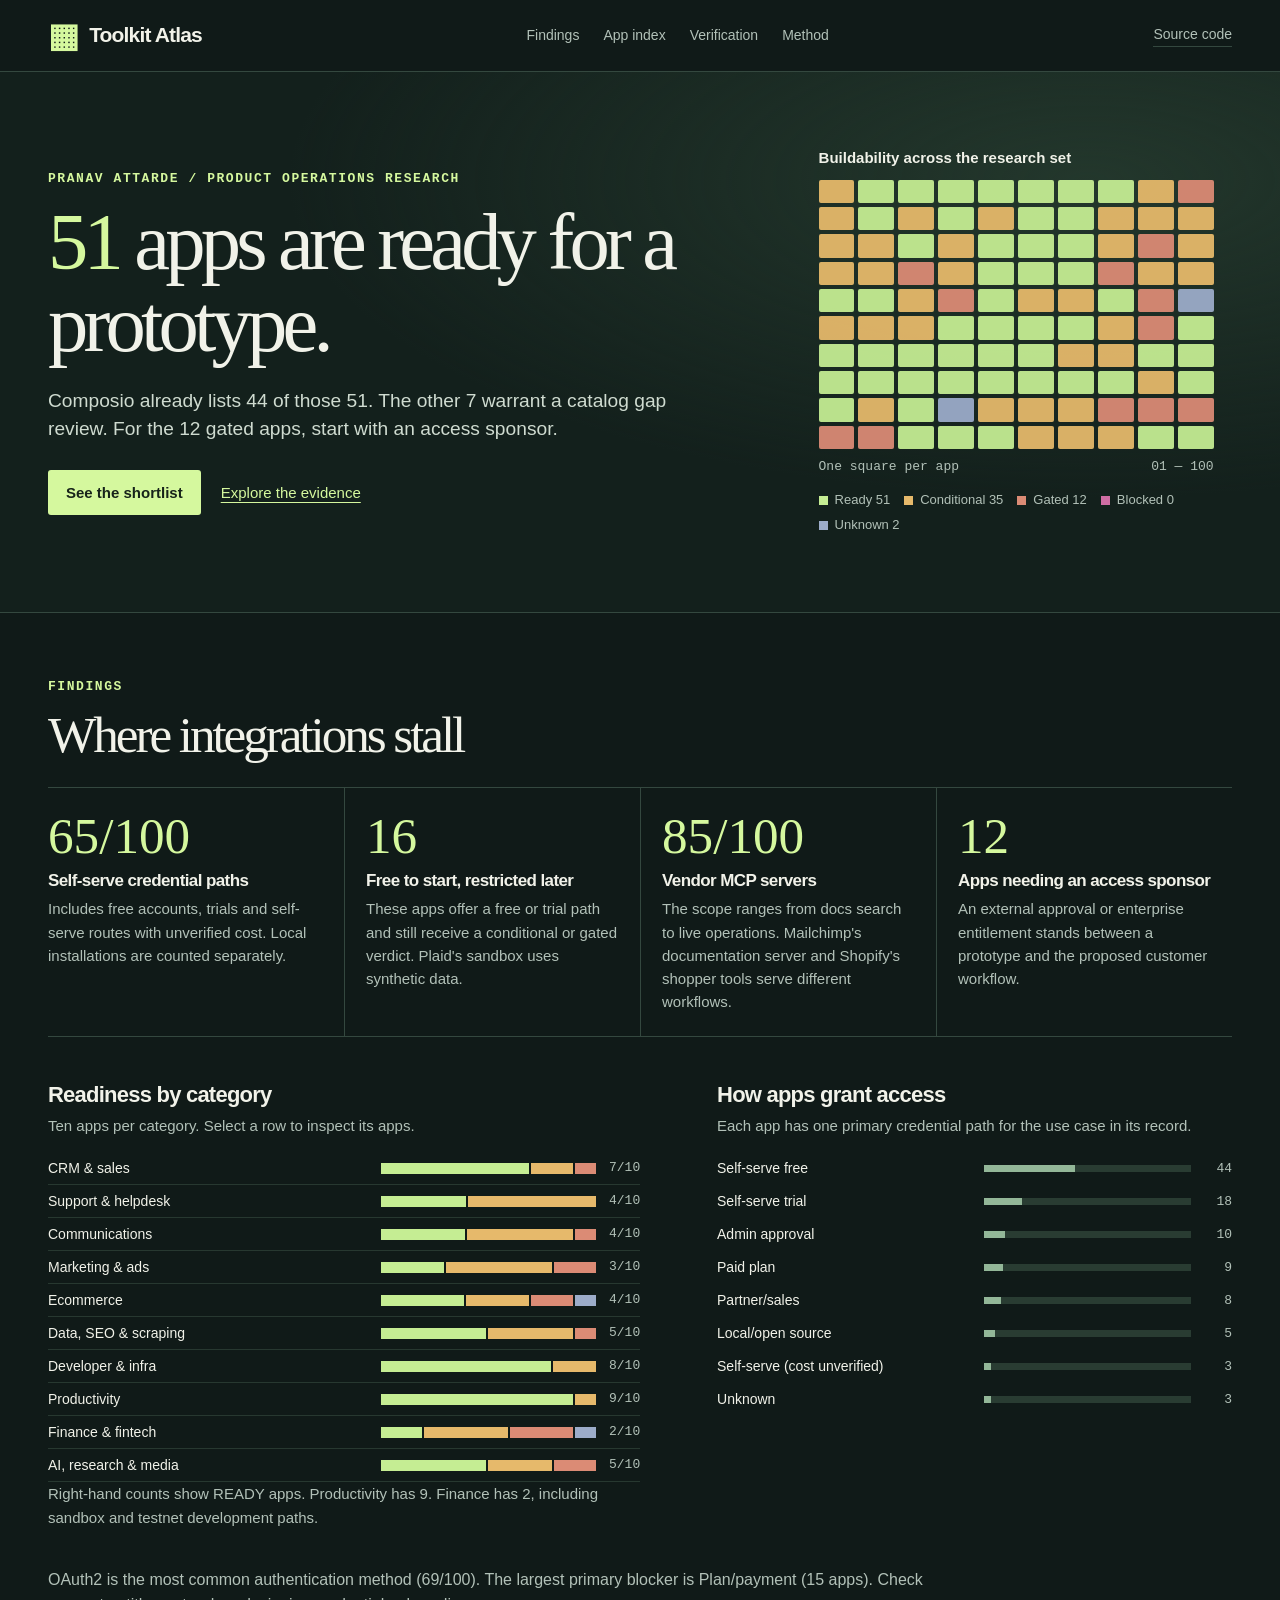
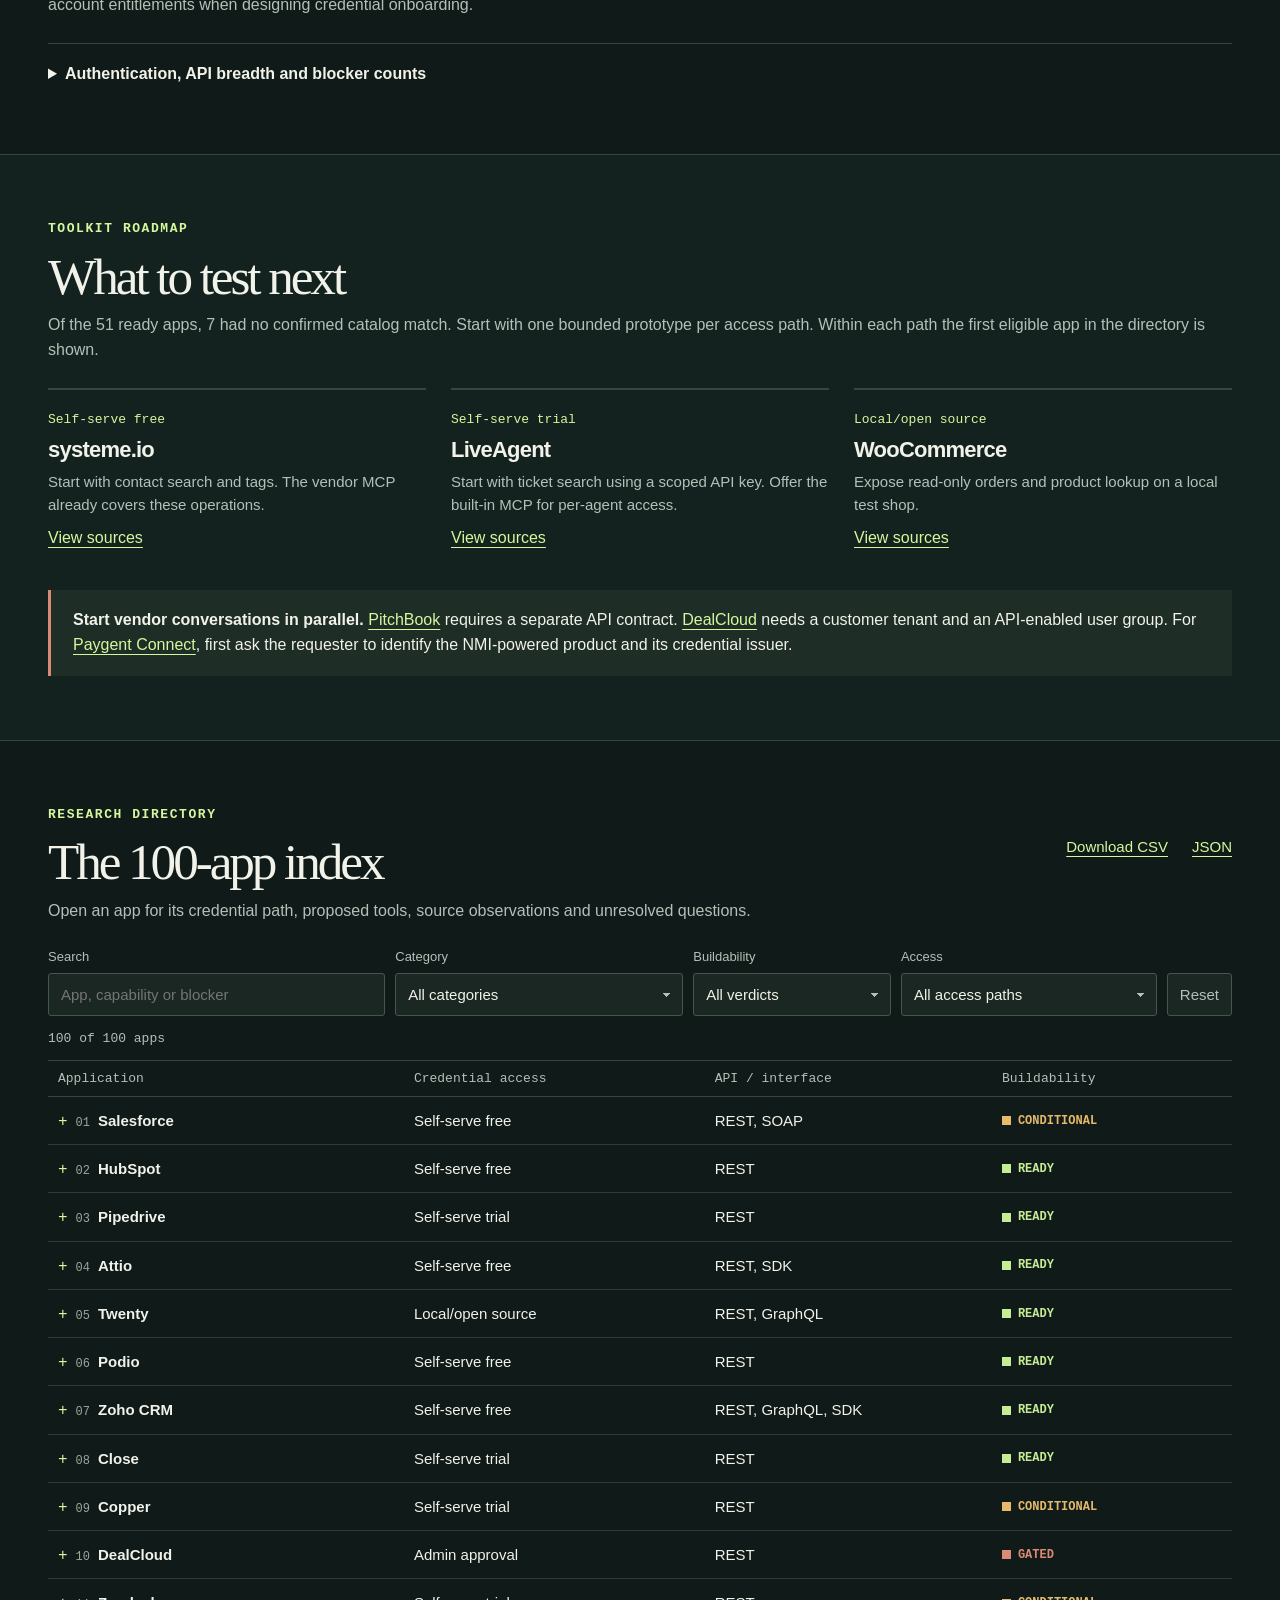
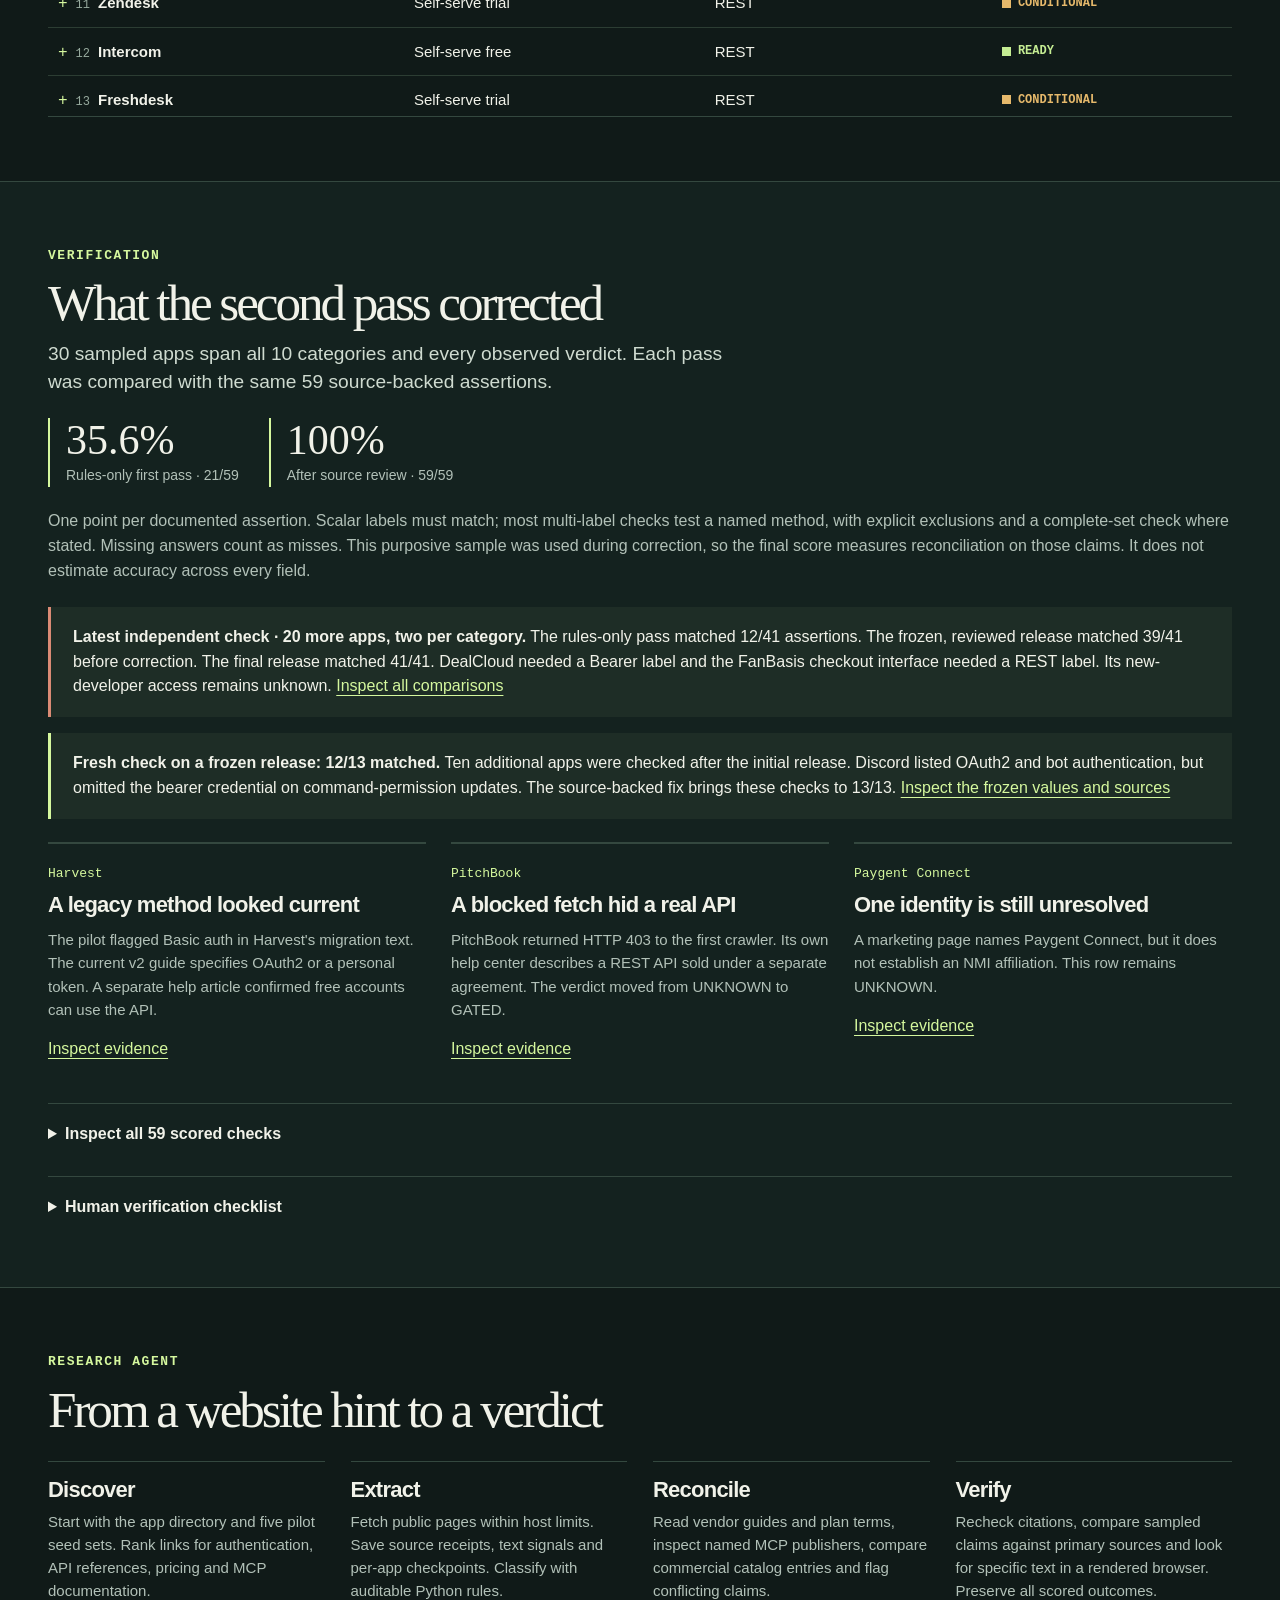
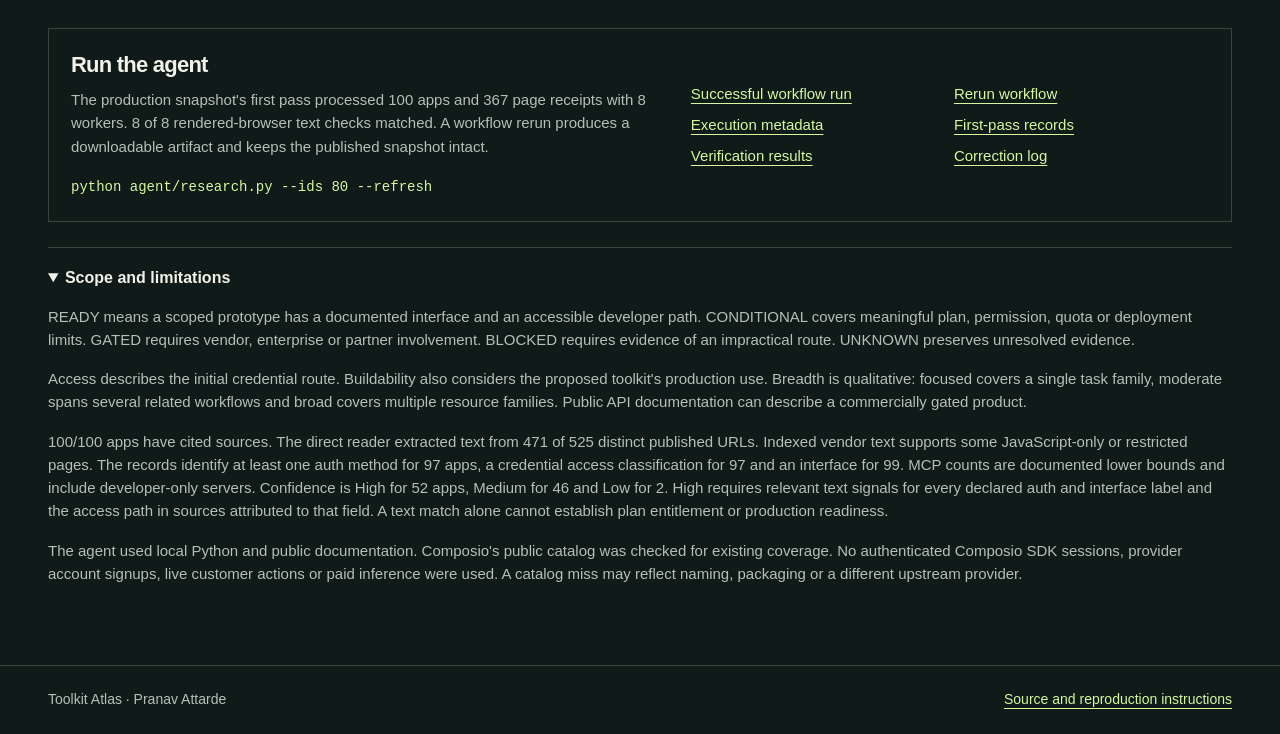
==== commit e9a9d0e3: "Audit integration evidence and publish stratified verification" ====
--- a/docs/index.html
+++ b/docs/index.html
@@ -19,11 +19,11 @@
 <section id="directory" class="wrap block"><div class="split"><div><p class="over">Research directory</p><h2>The 100-app index</h2></div><div class="downloads"><a href="data/apps.csv" download>Download CSV</a><a href="data/apps.json" download>JSON</a></div></div><p class="muted">Open an app for its credential path, proposed tools, source observations and unresolved questions.</p>
 <div class="filters"><label>Search <input id="search" type="search" placeholder="App, capability or blocker"></label><label>Category<select id="category"><option value="">All categories</option></select></label><label>Buildability<select id="verdict"><option value="">All verdicts</option></select></label><label>Access<select id="access"><option value="">All access paths</option></select></label><button id="reset" type="button">Reset</button></div>
 <p class="count" role="status" id="matches"></p><div class="table-head" aria-hidden="true"><span>Application</span><span>Credential access</span><span>API / interface</span><span>Buildability</span></div><div id="rows" tabindex="0" aria-label="Scrollable application records"></div></section>
-<section class="shade" id="verification"><div class="wrap block"><p class="over">Verification</p><h2>What the second pass corrected</h2><p class="lead-sm" id="verificationIntro"></p><div class="compare" id="score"></div><p class="muted" id="rubric"></p><div id="holdout"></div><div id="mistakes" class="notes"></div><details class="detailchart"><summary id="auditLabel">Inspect the scored checks</summary><div id="auditRows"></div></details><details class="detailchart"><summary>Recheck three primary sources</summary><p>These checks can be repeated in a browser. The measured results above come from automated checks and source review.</p><ul><li>Read the <a href="https://help.getharvest.com/api-v2/authentication-api/authentication/authentication/">Harvest v2 authentication guide</a> and identify its two supported credential paths.</li><li>Read <a href="https://core.telegram.org/bots">Telegram's bot introduction</a> and identify the registration and token issuer.</li><li>Use the <a href="https://github.com/mermaid-js/mermaid-cli">Mermaid CLI README</a> to check input, output and whether execution needs a hosted service.</li></ul></details></div></section>
+<section class="shade" id="verification"><div class="wrap block"><p class="over">Verification</p><h2>What the second pass corrected</h2><p class="lead-sm" id="verificationIntro"></p><div class="compare" id="score"></div><p class="muted" id="rubric"></p><p id="independent" class="callout"></p><div id="holdout"></div><div id="mistakes" class="notes"></div><details class="detailchart"><summary id="auditLabel">Inspect the scored checks</summary><div id="auditRows"></div></details><details class="detailchart"><summary>Human verification checklist</summary><p>Personal confirmations recorded: 0. Open a source, record the date and your observation, and mark each claim confirmed, contradicted or unresolved.</p><ul><li>Read the <a href="https://help.getharvest.com/api-v2/authentication-api/authentication/authentication/">Harvest v2 authentication guide</a> and confirm that OAuth2 and personal access tokens are the two v2 credential paths.</li><li>Read <a href="https://core.telegram.org/bots">Telegram's bot introduction</a> and confirm BotFather issues the registration token.</li><li>Use the <a href="https://github.com/mermaid-js/mermaid-cli">Mermaid CLI README</a> to confirm local diagram input and SVG, PNG or PDF output.</li><li>Read the <a href="https://api.docs.dealcloud.com/docs/token">DealCloud token guide</a> and check which credential accompanies data requests after the OAuth exchange.</li></ul></details></div></section>
 <section id="methods" class="wrap block"><p class="over">Research agent</p><h2>From a website hint to a verdict</h2><div class="pipeline"><div><h3>Discover</h3><p>Start with the app directory and five pilot seed sets. Rank links for authentication, API references, pricing and MCP documentation.</p></div><div><h3>Extract</h3><p>Fetch public pages within host limits. Save source receipts, text signals and per-app checkpoints. Classify with auditable Python rules.</p></div><div><h3>Reconcile</h3><p>Read vendor guides and plan terms, inspect named MCP publishers, compare commercial catalog entries and flag conflicting claims.</p></div><div><h3>Verify</h3><p>Recheck citations, compare sampled claims against primary sources and look for specific text in a rendered browser. Preserve all scored outcomes.</p></div></div><div class="proof"><div><h3>Run the agent</h3><p id="runMeta"></p><code>python agent/research.py --ids 80 --refresh</code></div><div class="prooflinks"><a href="https://github.com/pranavattarde/composio-toolkit-atlas/actions/runs/45240712943">Successful workflow run</a><a href="https://github.com/pranavattarde/composio-toolkit-atlas/actions/workflows/research.yml">Rerun workflow</a><a href="data/run.json">Execution metadata</a><a href="data/first-pass.json">First-pass records</a><a href="data/verification.json">Verification results</a><a href="data/corrections.json">Correction log</a></div></div>
 <details class="detailchart" open><summary>Scope and limitations</summary><div class="methodtext"><p>READY means a scoped prototype has a documented interface and an accessible developer path. CONDITIONAL covers meaningful plan, permission, quota or deployment limits. GATED requires vendor, enterprise or partner involvement. BLOCKED requires evidence of an impractical route. UNKNOWN preserves unresolved evidence.</p><p>Access describes the initial credential route. Buildability also considers the proposed toolkit's production use. Breadth is qualitative: focused covers a single task family, moderate spans several related workflows and broad covers multiple resource families. Public API documentation can describe a commercially gated product.</p><p id="limits"></p><p>The agent used local Python and public documentation. Composio's public catalog was checked for existing coverage. No authenticated Composio SDK sessions, provider account signups, live customer actions or paid inference were used. A catalog miss may reflect naming, packaging or a different upstream provider.</p></div></details></section>
 </main><footer><div class="wrap split"><span>Toolkit Atlas · Pranav Attarde</span><a href="https://github.com/pranavattarde/composio-toolkit-atlas">Source and reproduction instructions</a></div></footer>
-<script id="dataset" type="application/json">{"apps":[{"id":1,"name":"Salesforce","category":"CRM and Sales","website_hint":"salesforce.com","description":"Tracks sales pipeline, customer records and business workflows.","website":"https://www.salesforce.com","sources":[{"url":"https://help.salesforce.com/s/articleView?id=000005140&language=en_US&type=1","note":"The edition table lists REST, SOAP, bulk and event surfaces and names editions with and without access.","claims":["api","surface","access"],"fetch_status":"thin","last_fetched":"2026-11-23T16:24:30+00:00"},{"url":"https://developer.salesforce.com/docs/platform/api-rest/guide/quickstart.html","note":"Quick start signs up for a free Developer Edition and updates a record.","claims":["access","surface"],"fetch_status":"readable","last_fetched":"2026-11-23T16:23:11+00:00"},{"url":"https://developer.salesforce.com/docs/platform/api-rest/guide/quickstart-oauth.html","note":"The quick start obtains an OAuth-connected access token and passes it as a bearer credential.","claims":["auth"],"fetch_status":"readable","last_fetched":"2026-11-23T16:23:09+00:00"},{"url":"https://developer.salesforce.com/docs/platform/hosted-mcp-servers/guide/servers-reference.html","note":"Salesforce publishes a catalog of its hosted MCP servers.","claims":["mcp_official"],"fetch_status":"readable","last_fetched":"2026-11-23T16:23:12+00:00"},{"url":"https://developer.salesforce.com/docs/platform/api-rest/guide/intro-oauth-and-connected-apps.html","claims":["api","auth"],"note":"The external-client-app guide describes OAuth 2.0 authorization for the REST API.","fetch_status":"readable","last_fetched":"2026-11-23T16:23:09+00:00"},{"url":"https://composio.dev/toolkits/salesforce","claims":["mcp_third_party"],"note":"Composio publishes a managed MCP route for this integration. The catalog page identifies the provider and agent-facing interface.","fetch_status":"readable","last_fetched":"2026-11-23T16:22:27+00:00"}],"auth":["OAuth2"],"access":"Self-serve free","access_note":"Free Developer Edition supports development. Production API availability depends on the customer edition.","api":["REST","SOAP"],"surface":"Broad","capabilities":["Query CRM records","Update records","Bulk import and export","Subscribe to platform events"],"official_mcp":"Verified","third_party_mcp":"Verified","verdict":"CONDITIONAL","blocker":"Several customer editions lack API access or require an add-on.","blocker_type":"Plan/payment","toolkit":"Start with read-only account and opportunity lookups, then add scoped record updates.","unknowns":["Confirm the customer edition before onboarding."],"composio_listing":"https://composio.dev/toolkits/salesforce","remote_api":"Documented","last_checked":"2026-11-23","confidence":"High"},{"id":2,"name":"HubSpot","category":"CRM and Sales","website_hint":"hubspot.com","description":"Manages customer relationships across sales, marketing and service.","website":"https://www.hubspot.com","sources":[{"url":"https://developers.hubspot.com/developer-platform-basics","note":"Developer onboarding lists REST APIs, OAuth and webhooks.","claims":["api","auth","surface"],"fetch_status":"readable","last_fetched":"2026-11-23T16:23:29+00:00"},{"url":"https://developers.hubspot.com/blog/how-to-safely-experiment-with-ai-in-hubspot-before-you-touch-real-data","note":"The developer guide describes free test accounts and a private-app access token for a single portal.","claims":["access","auth"],"fetch_status":"readable","last_fetched":"2026-11-23T16:23:28+00:00"},{"url":"https://developers.hubspot.com/blog/a-developers-guide-to-hubspot-crm-objects-deals-object","note":"The deals guide describes the deal object and associated CRM records.","claims":["surface"],"fetch_status":"readable","last_fetched":"2026-11-23T16:23:27+00:00"},{"url":"https://developers.hubspot.com/changelog/remote-hubspot-mcp-server-is-now-generally-available","note":"HubSpot hosts its own OAuth-protected remote MCP server with CRM reads and writes.","claims":["mcp_official"],"fetch_status":"readable","last_fetched":"2026-11-23T16:23:28+00:00"},{"url":"https://composio.dev/toolkits/hubspot","claims":["mcp_third_party"],"note":"Composio publishes a managed MCP route for this integration. The catalog page identifies the provider and agent-facing interface.","fetch_status":"readable","last_fetched":"2026-11-23T16:22:27+00:00"}],"auth":["OAuth2","Bearer token"],"access":"Self-serve free","access_note":"Free developer test accounts provide isolated data and a time-limited Enterprise trial.","api":["REST"],"surface":"Broad","capabilities":["Read and write CRM objects","Work with deals and companies","Subscribe to webhooks"],"official_mcp":"Verified","third_party_mcp":"Verified","verdict":"READY","blocker":"No initial credential gate identified for a developer test account.","blocker_type":"None","toolkit":"Build a deal briefing across company, deal and activity records.","unknowns":["Feature entitlement in each customer portal depends on its subscription."],"composio_listing":"https://composio.dev/toolkits/hubspot","remote_api":"Documented","last_checked":"2026-11-23","confidence":"High"},{"id":3,"name":"Pipedrive","category":"CRM and Sales","website_hint":"pipedrive.com","description":"Tracks deals, sales activities and customer contacts through a pipeline.","website":"https://www.pipedrive.com","sources":[{"url":"https://pipedrive.readme.io/docs/getting-started","note":"Getting started distinguishes OAuth applications from integrations using a personal API token and identifies the API as RESTful.","claims":["auth","api"],"fetch_status":"readable","last_fetched":"2026-11-23T16:24:42+00:00"},{"url":"https://pipedrive.readme.io/docs/core-api-concepts-authentication","note":"The authentication example requests the deals resource.","claims":["surface"],"fetch_status":"readable","last_fetched":"2026-11-23T16:24:41+00:00"},{"url":"https://www.pipedrive.com/en/features/crm-api","note":"The product page includes API access in every plan, describes CRM sync, and links the trial. Pipedrive names the REST surface, API key and OAuth 2.0 access token.","claims":["access","api","auth","surface"],"fetch_status":"readable","last_fetched":"2026-11-23T16:25:03+00:00"},{"url":"https://pipedrive.readme.io/docs/developer-sandbox-account","note":"Developer sandbox access is requested through a form.","claims":["access"],"fetch_status":"readable","last_fetched":"2026-11-23T16:24:42+00:00"},{"url":"https://support.pipedrive.com/en/article/mcp","note":"Pipedrive documents its native MCP server.","claims":["mcp_official"],"fetch_status":"readable","last_fetched":"2026-11-23T16:24:54+00:00"},{"url":"https://composio.dev/toolkits/pipedrive","claims":["mcp_third_party"],"note":"Composio publishes a managed MCP route for this integration. The catalog page identifies the provider and agent-facing interface.","fetch_status":"readable","last_fetched":"2026-11-23T16:22:28+00:00"}],"auth":["OAuth2","API key"],"access":"Self-serve trial","access_note":"A 14-day trial is available. Every plan includes API-token access. The dedicated developer sandbox has a request form.","api":["REST"],"surface":"Broad","capabilities":["Read deals","Update sales pipeline","Sync CRM records"],"official_mcp":"Verified","third_party_mcp":"Verified","verdict":"READY","blocker":"A personal integration can start on a trial. Public distribution uses the app path.","blocker_type":"None","toolkit":"Sync deals and their pipeline stage as narrow, separately permissioned tools.","unknowns":["Sandbox approval turnaround was not established."],"composio_listing":"https://composio.dev/toolkits/pipedrive","remote_api":"Documented","last_checked":"2026-11-23","confidence":"High"},{"id":4,"name":"Attio","category":"CRM and Sales","website_hint":"attio.com","description":"Stores customer and company records in a customizable relationship workspace.","website":"https://attio.com","sources":[{"url":"https://attio.com/platform/developers","note":"The platform lists REST, its separate app SDK, read/write operations, webhooks and OAuth 2.0.","claims":["api","auth","surface"],"fetch_status":"readable","last_fetched":"2026-11-23T16:19:11+00:00"},{"url":"https://attio.com/help/reference/workspace-settings-billing/attio-plans-and-features","note":"The plan guide says the API is available on every plan. The plan comparison explicitly includes API access on every plan, including Free.","claims":["access"],"fetch_status":"readable","last_fetched":"2026-11-23T16:22:49+00:00"},{"url":"https://attio.com/help/reference/apps/generating-an-api-key","note":"The workspace settings guide explains API-key creation and administrator management.","claims":["auth","access"],"fetch_status":"readable","last_fetched":"2026-11-23T16:22:49+00:00"},{"url":"https://attio.com/help/reference/attio-ai/attio-mcp","note":"Attio documents a native MCP connection on all plans.","claims":["mcp_official"],"fetch_status":"readable","last_fetched":"2026-11-23T16:22:49+00:00"},{"url":"https://composio.dev/toolkits/attio","claims":["mcp_third_party"],"note":"Composio publishes a managed MCP route for this integration. The catalog page identifies the provider and agent-facing interface.","fetch_status":"readable","last_fetched":"2026-11-23T16:22:29+00:00"}],"auth":["OAuth2","API key"],"access":"Self-serve free","access_note":"API access is included on all plans, including Free. Workspace admins manage API keys.","api":["REST","SDK"],"surface":"Broad","capabilities":["Read and update records","Receive webhooks","Sync meetings"],"official_mcp":"Verified","third_party_mcp":"Verified","verdict":"READY","blocker":"A free workspace can use the API within its granted scopes.","blocker_type":"None","toolkit":"Start with record search and updates. Use webhooks to keep records current.","unknowns":["Validate write scopes for each object."],"composio_listing":"https://composio.dev/toolkits/attio","remote_api":"Documented","last_checked":"2026-11-23","confidence":"High"},{"id":5,"name":"Twenty","category":"CRM and Sales","website_hint":"twenty.com (open-source CRM)","description":"Offers a self-hostable CRM with workspace-defined objects and relationships.","website":"https://twenty.com","sources":[{"url":"https://github.com/twentyhq/twenty/blob/main/packages/twenty-docs/developers/extend/api.mdx","note":"Twenty generates REST and GraphQL APIs for each workspace. The guide describes keys and CRUD on people, companies, opportunities and custom objects.","claims":["api","surface","auth","access"],"fetch_status":"readable","last_fetched":"2026-11-23T16:24:17+00:00"},{"url":"https://github.com/twentyhq/twenty/blob/main/packages/twenty-docs/getting-started/key-features.mdx","note":"The project documents self-hosting with Docker Compose.","claims":["access","identity"],"fetch_status":"readable","last_fetched":"2026-11-23T16:24:19+00:00"},{"url":"https://github.com/twentyhq/twenty/blob/main/packages/twenty-docs/user-guide/ai/capabilities/mcp.mdx","note":"The vendor documents workspace MCP endpoints for cloud and self-hosted instances, with OAuth or API-key authentication.","claims":["mcp_official","auth"],"fetch_status":"readable","last_fetched":"2026-11-23T16:24:20+00:00"},{"url":"https://composio.dev/toolkits/twenty","claims":["mcp_third_party"],"note":"Composio publishes a managed MCP route for this integration. The catalog page identifies the provider and agent-facing interface.","fetch_status":"readable","last_fetched":"2026-11-23T16:22:30+00:00"}],"auth":["API key","OAuth2"],"access":"Local/open source","access_note":"Run the open-source CRM on infrastructure you control and create a workspace API key. Cloud plan terms were not verified.","api":["REST","GraphQL"],"surface":"Broad","capabilities":["Read and update people","Manage opportunities","Discover workspace object schemas"],"official_mcp":"Verified","third_party_mcp":"Verified","verdict":"READY","blocker":"Custom object names and schemas vary by workspace.","blocker_type":"None","toolkit":"Inspect the workspace schema before generating object-specific tools.","unknowns":["Cloud-hosted subscription restrictions were not verified."],"composio_listing":"https://composio.dev/toolkits/twenty","remote_api":"Documented","last_checked":"2026-11-23","confidence":"High"},{"id":6,"name":"Podio","category":"CRM and Sales","website_hint":"podio.com","description":"Organizes work through customizable apps, items and tasks.","website":"https://podio.com","sources":[{"url":"https://developers.podio.com/index/faq","note":"FAQ confirms full API access on free accounts, client credentials under account settings and two rate-limit buckets.","claims":["access","auth"],"fetch_status":"readable","last_fetched":"2026-11-23T16:23:38+00:00"},{"url":"https://developers.podio.com/authentication","note":"The authentication guide specifies OAuth2 including a single-app grant.","claims":["auth"],"fetch_status":"readable","last_fetched":"2026-11-23T16:23:36+00:00"},{"url":"https://developers.podio.com/doc","note":"The reference lists resources for items, tasks, contacts, files and many other objects.","claims":["surface"],"fetch_status":"readable","last_fetched":"2026-11-23T16:23:37+00:00"},{"url":"https://developers.podio.com/index/api","note":"API conventions document HTTP resource URLs, verbs and JSON representations.","claims":["api"],"fetch_status":"readable","last_fetched":"2026-11-23T16:23:37+00:00"},{"url":"https://www.progress.com/podio/documentation/using-podio/ai-and-mcp/podio-mcp-server-integration-guide","note":"Podio parent Progress documents a server connecting AI assistants directly to Podio data.","claims":["mcp_official"],"fetch_status":"readable","last_fetched":"2026-11-23T16:25:05+00:00"},{"url":"https://composio.dev/toolkits/podio","claims":["mcp_third_party"],"note":"Composio publishes a managed MCP route for this integration. The catalog page identifies the provider and agent-facing interface.","fetch_status":"readable","last_fetched":"2026-11-23T16:22:30+00:00"}],"auth":["OAuth2"],"access":"Self-serve free","access_note":"Free and paid accounts can register an API client in settings under the same base rate limits.","api":["REST"],"surface":"Broad","capabilities":["Read app data","Manage items","Manage tasks and contacts"],"official_mcp":"Verified","third_party_mcp":"Verified","verdict":"READY","blocker":"The base rate limits apply per integration.","blocker_type":"None","toolkit":"Start with task and item retrieval scoped to one workspace.","unknowns":["Check the required scopes before allowing writes."],"composio_listing":"https://composio.dev/toolkits/podio","remote_api":"Documented","last_checked":"2026-11-23","confidence":"High"},{"id":7,"name":"Zoho CRM","category":"CRM and Sales","website_hint":"zoho.com/crm","description":"Manages leads, accounts, deals and configurable sales modules.","website":"https://www.zoho.com/crm/","sources":[{"url":"https://www.zoho.com/crm/developer/","note":"Zoho describes a free Developer Edition, REST APIs and vendor SDKs.","claims":["access","api"],"fetch_status":"readable","last_fetched":"2026-11-23T16:25:09+00:00"},{"url":"https://www.zoho.com/crm/developer/docs/api/v8/api-limits.html","note":"The limits table assigns API credits to Free Edition and describes concurrency limits.","claims":["access"],"fetch_status":"readable","last_fetched":"2026-11-23T16:25:10+00:00"},{"url":"https://www.zoho.com/crm/developer/docs/api/graphql/graphql-authorization.html","note":"The GraphQL guide defines its authorization requirements.","claims":["api","auth"],"fetch_status":"readable","last_fetched":"2026-11-23T16:25:09+00:00"},{"url":"https://www.zoho.com/crm/developer/docs/api/v8/api-references.html","note":"The versioned reference groups metadata, records and bulk operations.","claims":["surface"],"fetch_status":"readable","last_fetched":"2026-11-23T16:25:11+00:00"},{"url":"https://www.zoho.com/crm/developer/docs/mcp/overview.html","note":"Zoho CRM publishes its own MCP overview.","claims":["mcp_official"],"fetch_status":"readable","last_fetched":"2026-11-23T16:25:11+00:00"},{"url":"https://composio.dev/toolkits/zoho","claims":["mcp_third_party"],"note":"Composio publishes a managed MCP route for this integration. The catalog page identifies the provider and agent-facing interface.","fetch_status":"readable","last_fetched":"2026-11-23T16:24:33+00:00"}],"auth":["OAuth2"],"access":"Self-serve free","access_note":"Free Developer Edition is available. Free CRM accounts also receive a daily API-credit allowance.","api":["REST","GraphQL","SDK"],"surface":"Broad","capabilities":["Read CRM modules","Query records","Work with metadata and bulk APIs"],"official_mcp":"Verified","third_party_mcp":"Verified","verdict":"READY","blocker":"Usage credits vary by edition, and GraphQL has separate permissions.","blocker_type":"None","toolkit":"Expose scoped record search first. Check organization credits before bulk jobs.","unknowns":["Verify GraphQL entitlement for the target CRM edition."],"composio_listing":"https://composio.dev/toolkits/zoho","remote_api":"Documented","last_checked":"2026-11-23","confidence":"High"},{"id":8,"name":"Close","category":"CRM and Sales","website_hint":"close.com","description":"Combines lead and opportunity records with sales communication.","website":"https://www.close.com","sources":[{"url":"https://developer.close.com/integrations","note":"Close documents its REST API, native MCP, OAuth2 and API keys, and describes requesting a free partner developer organization.","claims":["api","access","auth","mcp_official"],"fetch_status":"readable","last_fetched":"2026-11-23T16:23:00+00:00"},{"url":"https://developer.close.com/api/overview/api-key-authentication","note":"Internal API keys are transmitted through HTTP Basic.","claims":["auth"],"fetch_status":"readable","last_fetched":"2026-11-23T16:23:00+00:00"},{"url":"https://close.com/pricing?sa=X","note":"Pricing lists a 14-day trial and MCP access on each plan.","claims":["access"],"fetch_status":"readable","last_fetched":"2026-11-23T16:22:51+00:00"},{"url":"https://developer.close.com/api/overview","note":"Developer reference links CRM resources including leads, contacts and opportunities.","claims":["surface"],"fetch_status":"readable","last_fetched":"2026-11-23T16:23:00+00:00"},{"url":"https://composio.dev/toolkits/close","claims":["mcp_third_party"],"note":"Composio publishes a managed MCP route for this integration. The catalog page identifies the provider and agent-facing interface.","fetch_status":"readable","last_fetched":"2026-11-23T16:22:31+00:00"}],"auth":["OAuth2","API key","Basic"],"access":"Self-serve trial","access_note":"The product has a 14-day trial. Noncustomer integration partners can request a free developer organization by email.","api":["REST"],"surface":"Broad","capabilities":["Manage leads","Find contacts","List opportunities"],"official_mcp":"Verified","third_party_mcp":"Verified","verdict":"READY","blocker":"Persistent complimentary partner access needs a separate request.","blocker_type":"None","toolkit":"Provide lead and opportunity lookups with optional contact creation.","unknowns":["Free developer-organization approval turnaround is unknown."],"composio_listing":"https://composio.dev/toolkits/close","remote_api":"Documented","last_checked":"2026-11-23","confidence":"High"},{"id":9,"name":"Copper","category":"CRM and Sales","website_hint":"copper.com","description":"Manages sales records and customer relationships alongside Google Workspace.","website":"https://www.copper.com","sources":[{"url":"https://developer.copper.com/introduction/authentication.html","note":"Authentication guide distinguishes API keys from OAuth2 for partner integrations.","claims":["auth","access"],"fetch_status":"readable","last_fetched":"2026-11-23T16:23:01+00:00"},{"url":"https://support.copper.com/en/articles/8823462-api-docs-and-tips","note":"Copper specifies its trial, Professional and Business plans and a JSON REST interface.","claims":["access","api"],"fetch_status":"readable","last_fetched":"2026-11-23T16:24:49+00:00"},{"url":"https://support.copper.com/en/articles/8823347-generating-an-api-key","note":"Key guide describes creating, reading, updating and deleting Copper data.","claims":["surface"],"fetch_status":"readable","last_fetched":"2026-11-23T16:24:49+00:00"},{"url":"https://www.copper.com/mcp","note":"Copper distinguishes its own MCP server from third-party connectors.","claims":["mcp_official"],"fetch_status":"readable","last_fetched":"2026-11-23T16:24:59+00:00"},{"url":"https://developer.copper.com/introduction/oauth/index.html","note":"OAuth app registration requires emailing Copper partners with the application purpose and callback URL.","claims":["access","auth"],"fetch_status":"readable","last_fetched":"2026-11-23T16:23:01+00:00"},{"url":"https://composio.dev/toolkits/copper","claims":["mcp_third_party"],"note":"Composio publishes a managed MCP route for this integration. The catalog page identifies the provider and agent-facing interface.","fetch_status":"readable","last_fetched":"2026-11-23T16:22:32+00:00"}],"auth":["OAuth2","API key"],"access":"Self-serve trial","access_note":"API access is documented for trials and the Professional and Business subscriptions. Third-party OAuth client registration requires contacting Copper.","api":["REST"],"surface":"Moderate","capabilities":["Read CRM entities","Create or update records","Delete records"],"official_mcp":"Verified","third_party_mcp":"Verified","verdict":"CONDITIONAL","blocker":"Continued use requires an API-enabled production tier.","blocker_type":"Plan/payment","toolkit":"Offer record lookup after checking the customer subscription and preferred OAuth path.","unknowns":["Partner OAuth credential issuance time was not established."],"composio_listing":"https://composio.dev/toolkits/copper","remote_api":"Documented","last_checked":"2026-11-23","confidence":"High"},{"id":10,"name":"DealCloud","category":"CRM and Sales","website_hint":"api.docs.dealcloud.com","description":"Manages transactions, deal pipelines and relationships for capital markets teams.","website":"https://www.dealcloud.com","sources":[{"url":"https://api.docs.dealcloud.com/docs/apikeys","note":"API-key instructions require a user group enabled under Admin and refer customers to their admin or CSM.","claims":["auth","access"],"fetch_status":"readable","last_fetched":"2026-11-23T16:19:08+00:00"},{"url":"https://api.docs.dealcloud.com/docs/token","note":"The key and client ID are exchanged using OAuth2 client credentials for a scoped bearer token.","claims":["auth","api"],"fetch_status":"readable","last_fetched":"2026-11-23T16:22:49+00:00"},{"url":"https://api.docs.dealcloud.com/docs","note":"The portal separates Schema and Data APIs and describes data operations on entries.","claims":["api","surface"],"fetch_status":"readable","last_fetched":"2026-11-23T16:19:10+00:00"},{"url":"https://api.docs.dealcloud.com/docs/data/rows/query","note":"The query reference exposes filters against data rows.","claims":["surface"],"fetch_status":"readable","last_fetched":"2026-11-23T16:22:49+00:00"},{"url":"https://api.docs.dealcloud.com/mcp/getting-started","note":"DealCloud provides a tenant MCP server with a Celeste license and explicit MCP access capabilities.","claims":["mcp_official","access"],"fetch_status":"readable","last_fetched":"2026-11-23T16:22:49+00:00"}],"auth":["OAuth2","API key"],"access":"Admin approval","access_note":"An existing DealCloud site administrator or customer success manager must enable API capability on the user group. The user can then enable a personal key.","api":["REST"],"surface":"Broad","capabilities":["Query entries","Read and update data rows","Inspect schema"],"official_mcp":"Verified","third_party_mcp":"Unverified","verdict":"GATED","blocker":"API-enabled user-group membership and a customer site are prerequisites.","blocker_type":"Admin/permissions","toolkit":"Build schema-aware entry search once a design partner provisions a tenant and scoped credentials.","unknowns":["Public developer trial terms were not established."],"composio_listing":null,"remote_api":"Documented","last_checked":"2026-11-23","confidence":"High"},{"id":11,"name":"Zendesk","category":"Support and Helpdesk","website_hint":"zendesk.com","description":"Provides customer support ticketing, agent workflows and a help center.","website":"https://www.zendesk.com","sources":[{"url":"https://developer.zendesk.com/documentation/api-basics/getting-started/getting-a-trial-or-sponsored-account-for-development/","note":"Trial lasts 14 days. A sponsored development account is available through the partner program.","claims":["access"],"fetch_status":"readable","last_fetched":"2026-11-23T16:23:15+00:00"},{"url":"https://developer.zendesk.com/documentation/ticketing/getting-started/zendesk-api-quick-start/","note":"The Ticketing API quick start uses HTTP resource endpoints to create and inspect tickets.","claims":["api","surface"],"fetch_status":"readable","last_fetched":"2026-11-23T16:23:18+00:00"},{"url":"https://support.zendesk.com/hc/en-us/articles/4408831452954-How-can-I-authenticate-API-requests","note":"Existing tokens use Basic authentication with an email. OAuth is available for API requests.","claims":["auth"],"fetch_status":"readable","last_fetched":"2026-11-23T16:24:56+00:00"},{"url":"https://developer.zendesk.com/documentation/authentication/oauth-migration/","note":"Migration timeline blocks creating new tokens from October 27, 2026. Existing active tokens stop working by April 30, 2027. Third-party integrations must use OAuth.","claims":["access","auth"],"fetch_status":"readable","last_fetched":"2026-11-23T16:23:17+00:00"},{"url":"https://support.zendesk.com/hc/en-us/articles/11400026079130-Connecting-external-AI-agents-to-the-Zendesk-MCP-server-or-Zendesk-AI-agents-EAP","note":"Zendesk Bridge EAP connects external clients to the Zendesk MCP server for ticket, user and help-center operations.","claims":["mcp_official","surface"],"fetch_status":"readable","last_fetched":"2026-11-23T16:24:56+00:00"},{"url":"https://support.zendesk.com/hc/en-us/articles/10851263566234-Announcing-the-removal-of-API-tokens-as-an-authentication-method-for-API-requests","claims":["auth"],"note":"The Support API migration directs new integrations toward OAuth. Existing tokens have a separate retirement schedule.","fetch_status":"readable","last_fetched":"2026-11-23T16:24:56+00:00"},{"url":"https://composio.dev/toolkits/zendesk","claims":["mcp_third_party"],"note":"Composio publishes a managed MCP route for this integration. The catalog page identifies the provider and agent-facing interface.","fetch_status":"readable","last_fetched":"2026-11-23T16:22:33+00:00"}],"auth":["OAuth2","Basic","API key"],"access":"Self-serve trial","access_note":"Free 14-day development trial. Historical accounts may retain active API tokens until April 2027. New tokens can no longer be created.","api":["REST"],"surface":"Broad","capabilities":["Create tickets","Update tickets","Look up users and organizations","Search help center"],"official_mcp":"Verified","third_party_mcp":"Verified","verdict":"CONDITIONAL","blocker":"New integrations need OAuth. Customer API tokens cannot be used to authenticate multi-customer apps.","blocker_type":"Scope/technical","toolkit":"Use OAuth for new ticket tools. Keep the early-access vendor MCP optional.","unknowns":["Public distribution and EAP participation have separate requirements."],"composio_listing":"https://composio.dev/toolkits/zendesk","remote_api":"Documented","last_checked":"2026-11-23","confidence":"High"},{"id":12,"name":"Intercom","category":"Support and Helpdesk","website_hint":"intercom.com","description":"Supports customer conversations, contacts and workspaces through an omnichannel inbox.","website":"https://www.intercom.com","sources":[{"url":"https://developers.intercom.com/docs","note":"The platform describes free US development workspaces, REST, webhooks, private apps and public-app review.","claims":["access","api","surface"],"fetch_status":"readable","last_fetched":"2026-11-23T16:23:29+00:00"},{"url":"https://developers.intercom.com/docs/build-an-integration/learn-more/authentication","note":"Authentication guide distinguishes an access token for an installed workspace from OAuth for customer installs.","claims":["auth"],"fetch_status":"readable","last_fetched":"2026-11-23T16:23:31+00:00"},{"url":"https://developers.intercom.com/docs/guides/mcp","note":"Intercom hosts a remote MCP server for contacts and conversations, currently for US-hosted workspaces.","claims":["mcp_official","surface"],"fetch_status":"readable","last_fetched":"2026-11-23T16:23:32+00:00"},{"url":"https://composio.dev/toolkits/intercom","claims":["mcp_third_party"],"note":"Composio publishes a managed MCP route for this integration. The catalog page identifies the provider and agent-facing interface.","fetch_status":"readable","last_fetched":"2026-11-23T16:22:34+00:00"}],"auth":["OAuth2","Bearer token"],"access":"Self-serve free","access_note":"Free US development workspace. A private app can use its workspace token. Access to other customers requires OAuth and public-app review.","api":["REST"],"surface":"Broad","capabilities":["Work with contacts","Search conversations","Configure webhooks"],"official_mcp":"Verified","third_party_mcp":"Verified","verdict":"READY","blocker":"Free development workspaces are region- and feature-limited.","blocker_type":"None","toolkit":"Pilot conversation and contact reads in a development workspace.","unknowns":["Check whether the customer region supports Intercom’s native MCP."],"composio_listing":"https://composio.dev/toolkits/intercom","remote_api":"Documented","last_checked":"2026-11-23","confidence":"High"},{"id":13,"name":"Freshdesk","category":"Support and Helpdesk","website_hint":"freshdesk.com","description":"Manages support tickets, agents and customer contacts.","website":"https://www.freshdesk.com","sources":[{"url":"https://support.freshdesk.com/support/solutions/articles/225439-what-are-the-rate-limits-for-the-api-calls-to-freshdesk","note":"Freshdesk sets a trial API rate and lists plan-specific limits for ticket and contact endpoints.","claims":["access","surface"],"fetch_status":"readable","last_fetched":"2026-11-23T16:24:51+00:00"},{"url":"https://developers.freshdesk.com/api/","note":"The v2 reference shows agent endpoints and an API key in HTTP Basic authentication.","claims":["auth","api","surface"],"fetch_status":"readable","last_fetched":"2026-11-23T16:23:24+00:00"},{"url":"https://developers.freshworks.com/docs/app-sdk/v3.0/support_ticket/oauth-implementation-in-apps/","note":"Freshworks separately documents OAuth apps calling the Freshdesk REST API.","claims":["auth","api"],"fetch_status":"readable","last_fetched":"2026-11-23T16:23:25+00:00"},{"url":"https://support.freshdesk.com/support/solutions/articles/50000012670-model-context-protocol-mcp-integration-in-freshdesk","note":"Freshworks provides a Freshdesk MCP server with plan-specific action quotas and API-key authentication.","claims":["mcp_official"],"fetch_status":"readable","last_fetched":"2026-11-23T16:24:51+00:00"},{"url":"https://composio.dev/toolkits/freshdesk","claims":["mcp_third_party"],"note":"Composio publishes a managed MCP route for this integration. The catalog page identifies the provider and agent-facing interface.","fetch_status":"readable","last_fetched":"2026-11-23T16:22:35+00:00"}],"auth":["API key","Basic","OAuth2"],"access":"Self-serve trial","access_note":"During a trial the API permits 50 requests per minute. Post-trial limits and access depend on the helpdesk plan.","api":["REST"],"surface":"Broad","capabilities":["Create and update tickets","List contacts","Manage agents"],"official_mcp":"Verified","third_party_mcp":"Verified","verdict":"CONDITIONAL","blocker":"Trial and production quotas differ, and ongoing API access depends on the plan.","blocker_type":"Plan/payment","toolkit":"Start with ticket lookup and contact retrieval within the account rate limit.","unknowns":["Confirm entitlement and quotas against the tenant’s current plan."],"composio_listing":"https://composio.dev/toolkits/freshdesk","remote_api":"Documented","last_checked":"2026-11-23","confidence":"High"},{"id":14,"name":"Front","category":"Support and Helpdesk","website_hint":"front.com","description":"Routes customer conversations across shared inboxes and channels.","website":"https://front.com","sources":[{"url":"https://dev.frontapp.com/docs/partnering-with-front","note":"Front links a free development-account signup and describes its partner publishing process.","claims":["access"],"fetch_status":"readable","last_fetched":"2026-11-23T16:22:55+00:00"},{"url":"https://dev.frontapp.com/docs/create-and-revoke-api-tokens","note":"Company-scoped API tokens authenticate scripts, while OAuth is required for partner updates absent an exception.","claims":["auth","access"],"fetch_status":"readable","last_fetched":"2026-11-23T16:22:54+00:00"},{"url":"https://dev.frontapp.com/docs/core-api-getting-started","note":"Core API tutorial creates and updates contacts and sends attachments through HTTP resource requests.","claims":["api","surface"],"fetch_status":"readable","last_fetched":"2026-11-23T16:22:53+00:00"},{"url":"https://dev.frontapp.com/docs/mcp-server","note":"Front operates an OAuth-authenticated MCP endpoint for conversation data.","claims":["mcp_official","surface"],"fetch_status":"readable","last_fetched":"2026-11-23T16:22:55+00:00"}],"auth":["OAuth2","Bearer token"],"access":"Self-serve free","access_note":"Front offers a free development account. Company API tokens work for internal scripts. Partners normally need OAuth.","api":["REST"],"surface":"Broad","capabilities":["Create and update contacts","Handle attachments","Work with shared conversations"],"official_mcp":"Verified","third_party_mcp":"Unverified","verdict":"READY","blocker":"Partners acting on customer accounts must implement OAuth absent a vendor exception.","blocker_type":"None","toolkit":"Prototype contact and conversation tools in a developer account and use OAuth for customer installs.","unknowns":["Confirm the customer plan for any advanced scopes."],"composio_listing":"https://docs.composio.dev/toolkits/front","remote_api":"Documented","last_checked":"2026-11-23","confidence":"High"},{"id":15,"name":"Pylon","category":"Support and Helpdesk","website_hint":"usepylon.com","description":"Tracks B2B support issues, accounts and contacts across customer channels.","website":"https://www.usepylon.com","sources":[{"url":"https://docs.usepylon.com/pylon-docs/developer/api/authentication","note":"A dashboard token is passed in the Bearer authorization header.","claims":["auth"],"fetch_status":"readable","last_fetched":"2026-11-23T16:19:19+00:00"},{"url":"https://support.usepylon.com/articles/4735104435-how-do-i-create-an-api-token","note":"Token creation requires the manage-API-tokens permission or admin intervention.","claims":["access"],"fetch_status":"robots_disallowed","last_fetched":"2026-11-23T16:24:56+00:00"},{"url":"https://docs.usepylon.com/pylon-docs/developer/api/api-reference","note":"The reference separates issue, account, contact, message and knowledge-base endpoints.","claims":["api","surface"],"fetch_status":"readable","last_fetched":"2026-11-23T16:19:15+00:00"},{"url":"https://support.usepylon.com/articles/2407390554-connecting-to-the-pylon-mcp-server","note":"Pylon documents interactive OAuth for its own MCP, with token-based headless access through its REST API.","claims":["mcp_official","auth","api"],"fetch_status":"robots_disallowed","last_fetched":"2026-11-23T16:24:55+00:00"}],"auth":["Bearer token","OAuth2"],"access":"Admin approval","access_note":"An existing workspace user needs permission to manage API tokens. Other users must request the capability from an admin.","api":["REST"],"surface":"Broad","capabilities":["Query issues","Read accounts and contacts","Read messages and knowledge base"],"official_mcp":"Verified","third_party_mcp":"Unverified","verdict":"CONDITIONAL","blocker":"A permitted workspace role must provision the REST token. MCP requires interactive OAuth.","blocker_type":"Admin/permissions","toolkit":"Use the API for background issue sync and the native MCP for user-authorized interactive work.","unknowns":["No standalone free API sandbox was confirmed."],"composio_listing":"https://composio.dev/toolkits/pylon_mcp","remote_api":"Documented","last_checked":"2026-11-23","confidence":"Medium"},{"id":16,"name":"LiveAgent","category":"Support and Helpdesk","website_hint":"liveagent.com","description":"Combines email, chat and calls in a customer service helpdesk.","website":"https://www.liveagent.com","sources":[{"url":"https://www.liveagent.com/trial/","note":"LiveAgent offers a 30-day no-card trial with all features.","claims":["access"],"fetch_status":"readable","last_fetched":"2026-11-23T16:25:01+00:00"},{"url":"https://support.liveagent.com/741982-API-key","note":"An administrator creates v3 API keys in Configuration and chooses their permissions.","claims":["access","auth"],"fetch_status":"readable","last_fetched":"2026-11-23T16:24:52+00:00"},{"url":"https://support.liveagent.com/docs/api/v3/","note":"The HTTP v3 reference lists agents, tickets, chats, contacts, files and calls.","claims":["api","surface"],"fetch_status":"thin","last_fetched":"2026-11-23T16:24:53+00:00"},{"url":"https://support.liveagent.com/647358-MCP-Integration-for-agents","note":"Built-in MCP endpoint allows external agents to act with the user identity, including OAuth 2.1.","claims":["mcp_official","auth"],"fetch_status":"readable","last_fetched":"2026-11-23T16:24:52+00:00"}],"auth":["API key","OAuth2"],"access":"Self-serve trial","access_note":"A 30-day no-card trial includes the features. An administrator can issue scoped v3 keys.","api":["HTTP API"],"surface":"Broad","capabilities":["Read tickets","Work with contacts and agents","List chats and calls"],"official_mcp":"Verified","third_party_mcp":"Unverified","verdict":"READY","blocker":"An administrator creates a scoped key for an existing tenant.","blocker_type":"None","toolkit":"Start with ticket search using a scoped API key. Offer the built-in MCP for per-agent access.","unknowns":["Confirm endpoint version for each tool because v3 and v4 coexist."],"composio_listing":null,"remote_api":"Documented","last_checked":"2026-11-23","confidence":"Medium"},{"id":17,"name":"Plain","category":"Support and Helpdesk","website_hint":"plain.com","description":"Manages B2B customer support threads, accounts and customer timelines.","website":"https://www.plain.com","sources":[{"url":"https://help.plain.com/article/pricing","note":"Plain’s plan guide says every plan starts with a seven-day trial without a card.","claims":["access"],"fetch_status":"readable","last_fetched":"2026-11-23T16:24:30+00:00"},{"url":"https://www.plain.com/blog/api-first-support-platforms","note":"Plain describes GraphQL and scoped machine-user API keys for customer, thread and label operations.","claims":["auth","api","surface"],"fetch_status":"readable","last_fetched":"2026-11-23T16:25:04+00:00"},{"url":"https://help.plain.com/article/migrating-to-accounts-api","note":"Migration guide documents account GraphQL operations and the vendor SDK.","claims":["api","surface"],"fetch_status":"readable","last_fetched":"2026-11-23T16:24:30+00:00"},{"url":"https://www.plain.com/changelog/plain-mcp","note":"Plain’s release announcement documents a native MCP server for threads, customers and user-permitted actions.","claims":["mcp_official"],"fetch_status":"readable","last_fetched":"2026-11-23T16:25:04+00:00"},{"url":"https://help.plain.com/article/does-the-plain-mcp-server-support-api-key-authentication-h7d83qtfdzxo4h49x4oyklwx","claims":["api","auth","mcp_official"],"note":"Plain distinguishes its hosted MCP server from direct GraphQL access using a machine-user key.","fetch_status":"readable","last_fetched":"2026-11-23T16:24:29+00:00"},{"url":"https://composio.dev/toolkits/plain","claims":["mcp_third_party"],"note":"Composio publishes a managed MCP route for this integration. The catalog page identifies the provider and agent-facing interface.","fetch_status":"readable","last_fetched":"2026-11-23T16:22:36+00:00"}],"auth":["API key"],"access":"Self-serve trial","access_note":"Seven-day no-card trials are offered. Machine users receive keys scoped to specific operations.","api":["GraphQL","SDK"],"surface":"Broad","capabilities":["Read customers","Create support threads","Manage account records and labels"],"official_mcp":"Verified","third_party_mcp":"Verified","verdict":"READY","blocker":"Machine-user permissions determine which queries and mutations will succeed.","blocker_type":"None","toolkit":"Use a scoped machine user to read support threads and create labelled follow-up work.","unknowns":["Confirm the workspace subscription for ongoing production use."],"composio_listing":"https://composio.dev/toolkits/plain","remote_api":"Documented","last_checked":"2026-11-23","confidence":"High"},{"id":18,"name":"Help Scout","category":"Support and Helpdesk","website_hint":"helpscout.com","description":"Provides shared support inboxes and a customer-facing knowledge base.","website":"https://www.helpscout.com","sources":[{"url":"https://docs.helpscout.com/article/1140-mailbox-api","note":"Vendor plan table excludes the Free plan and reporting on Standard. Help Scout assigns API levels and reporting entitlements by paid plan.","claims":["access","surface"],"fetch_status":"readable","last_fetched":"2026-11-23T16:23:49+00:00"},{"url":"https://developer.helpscout.com/mailbox-api/","note":"The JSON-over-HTTPS Inbox API includes a PHP SDK and linked resources.","claims":["api","surface"],"fetch_status":"readable","last_fetched":"2026-11-23T16:23:02+00:00"},{"url":"https://developer.helpscout.com/mailbox-api/overview/authentication/","note":"Inbox API supports OAuth2 authorization code and client credentials. Each credential must belong to an active invited user. The Inbox API documents client credentials and authorization code as OAuth 2.0 flows.","claims":["access","auth"],"fetch_status":"readable","last_fetched":"2026-11-23T16:23:02+00:00"},{"url":"https://docs.helpscout.com/article/1779-help-scout-mcp-server","note":"Help Scout provides an official MCP server on API-enabled plans and documents the separate API key used for Docs.","claims":["mcp_official","auth"],"fetch_status":"readable","last_fetched":"2026-11-23T16:23:50+00:00"},{"url":"https://composio.dev/toolkits/help_scout","claims":["mcp_third_party"],"note":"Composio publishes a managed MCP route for this integration. The catalog page identifies the provider and agent-facing interface.","fetch_status":"readable","last_fetched":"2026-11-23T16:22:37+00:00"}],"auth":["OAuth2","API key"],"access":"Paid plan","access_note":"The Free plan explicitly excludes APIs. Standard allows core operations. Reporting endpoints require Plus or Pro.","api":["HTTP API","SDK"],"surface":"Broad","capabilities":["Read inbox conversations","Work with customers","Query support reports","Access Docs"],"official_mcp":"Verified","third_party_mcp":"Verified","verdict":"CONDITIONAL","blocker":"The plan determines access to the API and reports. OAuth credentials must belong to an active invited user.","blocker_type":"Plan/payment","toolkit":"Offer conversation lookup on Standard and conditionally expose reporting on higher tiers.","unknowns":["Trial API entitlement was not confirmed."],"composio_listing":"https://composio.dev/toolkits/help_scout","remote_api":"Documented","last_checked":"2026-11-23","confidence":"High"},{"id":19,"name":"Gorgias","category":"Support and Helpdesk","website_hint":"gorgias.com","description":"Brings ecommerce customer conversations, tickets and order context into a helpdesk.","website":"https://www.gorgias.com","sources":[{"url":"https://docs.gorgias.com/en-US/rest-api-208286","note":"All helpdesk plans support REST. Owner/admin keys use email and key through HTTP Basic.","claims":["api","auth","access"],"fetch_status":"readable","last_fetched":"2026-11-23T16:23:49+00:00"},{"url":"https://developers.gorgias.com/reference/authentication","note":"OAuth2 is mandatory for public apps, while API keys are for private apps.","claims":["auth"],"fetch_status":"readable","last_fetched":"2026-11-23T16:23:27+00:00"},{"url":"https://developers.gorgias.com/docs/1-register-on-developer-portal","note":"Guide starts with a trial and requires a draft app and email request to obtain the developer sandbox.","claims":["access"],"fetch_status":"readable","last_fetched":"2026-11-23T16:23:27+00:00"},{"url":"https://developers.gorgias.com/docs/overview","note":"The developer portal workflow includes submitting the public app for review.","claims":["access"],"fetch_status":"readable","last_fetched":"2026-11-23T16:23:27+00:00"},{"url":"https://helpcenter.gorgias.com/en-US/explore-gorgias-mcp-tools-9131180","note":"Gorgias documents the support tools available through its MCP server.","claims":["mcp_official","surface"],"fetch_status":"readable","last_fetched":"2026-11-23T16:24:33+00:00"},{"url":"https://composio.dev/toolkits/gorgias","claims":["mcp_third_party"],"note":"Composio publishes a managed MCP route for this integration. The catalog page identifies the provider and agent-facing interface.","fetch_status":"readable","last_fetched":"2026-11-23T16:22:37+00:00"}],"auth":["OAuth2","API key","Basic"],"access":"Self-serve trial","access_note":"Trial accounts are the entry point. Owners and admins can create keys. Persistent developer sandboxes require a draft app and approval.","api":["REST"],"surface":"Broad","capabilities":["Read tickets","Inspect customers","Update helpdesk data"],"official_mcp":"Verified","third_party_mcp":"Verified","verdict":"CONDITIONAL","blocker":"Public distribution requires OAuth and app review. Converting the trial to a developer sandbox requires vendor approval.","blocker_type":"Partner/approval","toolkit":"Validate ticket reads in a trial before requesting the persistent partner sandbox.","unknowns":["Public app approval time was not established."],"composio_listing":"https://composio.dev/toolkits/gorgias","remote_api":"Documented","last_checked":"2026-11-23","confidence":"High"},{"id":20,"name":"Gladly","category":"Support and Helpdesk","website_hint":"gladly.com","description":"Organizes customer conversations and tasks around a shared customer profile.","website":"https://www.gladly.com","sources":[{"url":"https://developer.gladly.com/rest/","note":"The REST reference includes customer tasks and conversation events and specifies token-based Basic authentication.","claims":["api","surface","auth"],"fetch_status":"readable","last_fetched":"2026-11-23T16:23:02+00:00"},{"url":"https://help.gladly.com/implementation/docs/get-your-api-tokens","note":"Tokens are created by users with the API User role.","claims":["auth","access"],"fetch_status":"readable","last_fetched":"2026-11-23T16:24:29+00:00"},{"url":"https://help.gladly.com/product-docs/docs/what-are-mcp-connections","note":"The MCP connections feature lets Gladly AI call external servers. Its direction does not establish an outbound Gladly server.","claims":["surface"],"fetch_status":"readable","last_fetched":"2026-11-23T16:24:29+00:00"}],"auth":["Basic","API key"],"access":"Admin approval","access_note":"A Gladly user needs the API User permission before creating the token. A technical admin is the documented implementation starting point.","api":["REST"],"surface":"Broad","capabilities":["Read customer profiles","Manage customer tasks","Subscribe to conversation events"],"official_mcp":"Unverified","third_party_mcp":"Unverified","verdict":"CONDITIONAL","blocker":"A customer tenant and a user with the API User permission are prerequisites.","blocker_type":"Admin/permissions","toolkit":"Provide customer timelines and task lookups only after the workspace grants API access.","unknowns":["Gladly documents consuming external MCP tools. A vendor server exposing Gladly data was not established.","A free independent developer sandbox was not confirmed."],"composio_listing":null,"remote_api":"Documented","last_checked":"2026-11-23","confidence":"High"},{"id":21,"name":"Slack","category":"Communications and Messaging","website_hint":"slack.com","description":"Runs team conversations across channels, messages and shared files.","website":"https://slack.com","sources":[{"url":"https://docs.slack.dev/authentication/installing-with-oauth/","note":"OAuth installation exchanges consent for scoped tokens.","claims":["auth"],"fetch_status":"readable","last_fetched":"2026-11-23T18:37:32+00:00"},{"url":"https://docs.slack.dev/authentication/tokens","note":"Token reference distinguishes bot and user access tokens.","claims":["auth"],"fetch_status":"readable","last_fetched":"2026-11-23T18:37:32+00:00"},{"url":"https://docs.slack.dev/tools/developer-sandboxes/","note":"Basic sandbox entitlement is available to Developer Program members without additional cost.","claims":["access"],"fetch_status":"readable","last_fetched":"2026-11-23T18:37:33+00:00"},{"url":"https://docs.slack.dev/apis/web-api/rate-limits/","note":"Web API quotas apply per workspace and method; history and replies have special commercial-distribution limits.","claims":["api","access"],"fetch_status":"readable","last_fetched":"2026-11-23T18:37:32+00:00"},{"url":"https://docs.slack.dev/ai/slack-mcp-server/","note":"Slack publishes its own MCP tools for search, messaging and files mapped to Web API limits.","claims":["mcp_official","api","surface"],"fetch_status":"readable","last_fetched":"2026-11-23T18:37:32+00:00"},{"url":"https://slack.com/help/articles/48855576908307-Guide-to-the-Slack-MCP-server","claims":["mcp_official"],"note":"Slack documents its own server separately from Slackbot acting as a client.","fetch_status":"readable","last_fetched":"2026-11-23T16:24:48+00:00"},{"url":"https://composio.dev/toolkits/slack","claims":["mcp_third_party"],"note":"Composio publishes a managed MCP route for this integration. The catalog page identifies the provider and agent-facing interface.","fetch_status":"readable","last_fetched":"2026-11-23T16:22:38+00:00"}],"auth":["OAuth2","Bearer token"],"access":"Self-serve free","access_note":"Slack Developer Program members can provision a basic sandbox at no additional cost. Some enhanced sandbox features require a paid plan or payment method.","api":["HTTP API"],"surface":"Broad","capabilities":["Search messages and files","Post and schedule messages","List users and channels"],"official_mcp":"Verified","third_party_mcp":"Verified","verdict":"CONDITIONAL","blocker":"Commercial distribution can bring tighter limits on conversation history and replies.","blocker_type":"Usage limits","toolkit":"Scope tools per workspace and cache conversation lookups; evaluate Marketplace approval for frequent history retrieval.","unknowns":["Workspace installation restrictions and rate limits depend on the app and method."],"composio_listing":"https://composio.dev/toolkits/slack","remote_api":"Documented","last_checked":"2026-11-23","confidence":"High"},{"id":22,"name":"Twilio","category":"Communications and Messaging","website_hint":"twilio.com","description":"Provides programmable messaging, voice and communications infrastructure.","website":"https://www.twilio.com","sources":[{"url":"https://www.twilio.com/docs/usage/trials","note":"The trial guide includes limited product units and sending first messages and calls.","claims":["access","surface"],"fetch_status":"readable","last_fetched":"2026-11-23T18:38:18+00:00"},{"url":"https://www.twilio.com/docs/usage/requests-to-twilio","note":"HTTP Basic supports the API key or the Account SID and auth token on applicable resources; SDKs call the REST APIs. A Twilio Account SID and Auth Token can authenticate via HTTP Basic.","claims":["api","auth"],"fetch_status":"readable","last_fetched":"2026-11-23T18:38:17+00:00"},{"url":"https://help.twilio.com/articles/43750712673819","note":"Twilio Support identifies the Twilio Labs project as an unsupported alpha, distinct from a supported official service.","claims":["surface"],"fetch_status":"thin","last_fetched":"2026-11-23T18:37:55+00:00"},{"url":"https://github.com/twilio-labs/mcp","note":"The vendor Labs repository exposes OpenAPI-generated Twilio tools and identifies its experimental status.","claims":["surface"],"fetch_status":"readable","last_fetched":"2026-11-23T18:37:50+00:00"},{"url":"https://www.twilio.com/docs/usage/tutorials/how-to-use-your-free-trial-account","claims":["access"],"note":"Twilio documents no-card signup and trial credentials.","fetch_status":"readable","last_fetched":"2026-11-23T18:38:18+00:00"},{"url":"https://composio.dev/toolkits/twilio","claims":["mcp_third_party"],"note":"Composio publishes a managed MCP route for this integration. The catalog page identifies the provider and agent-facing interface.","fetch_status":"readable","last_fetched":"2026-11-23T16:22:39+00:00"}],"auth":["API key","Basic"],"access":"Self-serve trial","access_note":"Free trial includes product-specific units with limits; production usage beyond the allowance requires an upgrade.","api":["REST","SDK"],"surface":"Broad","capabilities":["Test SMS delivery","Place voice calls","Manage communications resources"],"official_mcp":"Unverified","third_party_mcp":"Verified","verdict":"CONDITIONAL","blocker":"Trials restrict quantities and destinations. Live traffic incurs usage charges.","blocker_type":"Usage limits","toolkit":"Use a read-only communications toolkit or trial-limited messaging prototype with explicit recipient authorization.","unknowns":["Twilio Labs publishes an experimental MCP. Support explicitly disclaims an officially supported implementation."],"composio_listing":"https://composio.dev/toolkits/twilio","remote_api":"Documented","last_checked":"2026-11-23","confidence":"High"},{"id":23,"name":"Zoho Cliq","category":"Communications and Messaging","website_hint":"zoho.com/cliq","description":"Offers organizational chat, channels, meetings and collaboration bots.","website":"https://www.zoho.com/cliq/","sources":[{"url":"https://www.zoho.com/cliq/help/restapi/v2/","note":"The REST reference documents OAuth2, users, chats and message resources.","claims":["auth","api","surface"],"fetch_status":"readable","last_fetched":"2026-11-23T18:38:18+00:00"},{"url":"https://www.zoho.com/cliq/help/restapi/v2/registerclient/","note":"Registration issues OAuth application credentials for Cliq requests.","claims":["auth","access"],"fetch_status":"readable","last_fetched":"2026-11-23T18:38:18+00:00"},{"url":"https://www.zoho.com/cliq/plan-comparison.html?zredirect=f","note":"Developer platform comparison marks API support Yes on all four editions, including Free.","claims":["access"],"fetch_status":"readable","last_fetched":"2026-11-23T18:38:18+00:00"},{"url":"https://www.zoho.com/cliq/help/platform/zoho-cliq-mcp.html","note":"Zoho publishes a guide to its native Cliq MCP server.","claims":["mcp_official"],"fetch_status":"readable","last_fetched":"2026-11-23T18:38:18+00:00"},{"url":"https://composio.dev/toolkits/zoho_cliq","claims":["mcp_third_party"],"note":"Composio publishes a managed MCP route for this integration. The catalog page identifies the provider and agent-facing interface.","fetch_status":"readable","last_fetched":"2026-11-23T16:22:40+00:00"}],"auth":["OAuth2"],"access":"Self-serve free","access_note":"The plan comparison lists API support for Free and all paid tiers. Developers register an OAuth application in the console.","api":["REST"],"surface":"Broad","capabilities":["Read and send messages","Work with channels","List users"],"official_mcp":"Verified","third_party_mcp":"Verified","verdict":"READY","blocker":"Endpoint- and organization-specific limits can restrict throughput.","blocker_type":"None","toolkit":"Start with channel and message tools using the narrowest OAuth scopes.","unknowns":["Confirm the target organization’s installation policy."],"composio_listing":"https://composio.dev/toolkits/zoho_cliq","remote_api":"Documented","last_checked":"2026-11-23","confidence":"High"},{"id":24,"name":"Lark (Larksuite)","category":"Communications and Messaging","website_hint":"open.larksuite.com","description":"Combines messaging, shared documents, calendars and collaboration apps.","website":"https://www.larksuite.com","sources":[{"url":"https://open.larksuite.com/document/server-docs/getting-started/overview-of-app-scopes","note":"Lark distinguishes scopes usable by a developer before review from permissions requiring approval and additional data-access configuration.","claims":["access"],"fetch_status":"thin","last_fetched":"2026-11-23T18:38:09+00:00"},{"url":"https://open.larksuite.com/document/home/introduction-to-custom-app-development/testing-enterprise-and-personnel-functions","note":"Developer guide explains test companies and users.","claims":["access"],"fetch_status":"thin","last_fetched":"2026-11-23T18:38:08+00:00"},{"url":"https://open.larksuite.com/document/uAjLw4CM/ukTMukTMukTM/authentication-management/access-token/refresh-user-access-token","note":"User access token refresh uses the OAuth token flow.","claims":["auth"],"fetch_status":"thin","last_fetched":"2026-11-23T18:38:09+00:00"},{"url":"https://open.larksuite.com/document/mcp_open_tools/mcp-user-guide","note":"Official OpenAPI MCP supports user and tenant tokens and describes message, group, calendar and Base operations.","claims":["auth","api","surface","mcp_official"],"fetch_status":"thin","last_fetched":"2026-11-23T18:38:08+00:00"},{"url":"https://open.larksuite.com/document/ukTMukTMukTM/uUDN04SN0QjL1QDN/docs-v1","note":"Server endpoint reference documents reading document content.","claims":["api","surface"],"fetch_status":"thin","last_fetched":"2026-11-23T18:38:09+00:00"},{"url":"https://composio.dev/toolkits/lark","claims":["mcp_third_party"],"note":"Composio publishes a managed MCP route for this integration. The catalog page identifies the provider and agent-facing interface.","fetch_status":"readable","last_fetched":"2026-11-23T16:22:40+00:00"}],"auth":["OAuth2","Bearer token"],"access":"Admin approval","access_note":"Developers can create test organizations. Some scopes work for the developer without review; tenant-wide production access requires permission approval.","api":["HTTP API"],"surface":"Broad","capabilities":["Send messages","Read documents","Work with calendars and Base records"],"official_mcp":"Verified","third_party_mcp":"Verified","verdict":"CONDITIONAL","blocker":"Scope approval and data-access ranges depend on app identity and requested resources.","blocker_type":"Admin/permissions","toolkit":"Start with a test tenant and release tools one scope at a time for admin approval.","unknowns":["Developer test-tenant pricing was not explicitly documented."],"composio_listing":"https://composio.dev/toolkits/lark","remote_api":"Documented","last_checked":"2026-11-23","confidence":"Medium"},{"id":25,"name":"Pumble","category":"Communications and Messaging","website_hint":"pumble.com","description":"Provides team messaging, reactions and channels in a shared workspace.","website":"https://pumble.com","sources":[{"url":"https://pumble.com/help/integrations/automation-workflow-integrations/api-keys-integration/","note":"The public API add-on is available on every plan. Its guide lists key generation and actions for messages and reactions.","claims":["access","api","auth","surface"],"fetch_status":"readable","last_fetched":"2026-11-23T16:19:26+00:00"},{"url":"https://pumble.com/pricing","note":"Pricing confirms a free workspace option alongside paid tiers.","claims":["access"],"fetch_status":"readable","last_fetched":"2026-11-23T16:19:25+00:00"},{"url":"https://pumble.com/help/integrations/automation-workflow-integrations/how-to-use-the-pumble-mcp-server/","note":"Pumble documents its own MCP server and client setup.","claims":["mcp_official"],"fetch_status":"readable","last_fetched":"2026-11-23T18:38:10+00:00"},{"url":"https://composio.dev/toolkits/pumble","claims":["mcp_third_party"],"note":"Composio publishes a managed MCP route for this integration. The catalog page identifies the provider and agent-facing interface.","fetch_status":"readable","last_fetched":"2026-11-23T16:22:41+00:00"}],"auth":["API key"],"access":"Self-serve free","access_note":"The API add-on is offered on all plans including Free. Install it in the workspace before generating a key.","api":["HTTP API"],"surface":"Moderate","capabilities":["List channel messages","Send messages","Add reactions"],"official_mcp":"Verified","third_party_mcp":"Verified","verdict":"READY","blocker":"The add-on bot must belong to the private channel it needs to read.","blocker_type":"None","toolkit":"Build channel and message tools with membership checks for private channels.","unknowns":["Confirm workspace-specific permission to install the add-on."],"composio_listing":"https://composio.dev/toolkits/pumble","remote_api":"Documented","last_checked":"2026-11-23","confidence":"High"},{"id":26,"name":"Discord","category":"Communications and Messaging","website_hint":"discord.com","description":"Hosts communities with messages, channels, voice and bot interactions.","website":"https://discord.com","sources":[{"url":"https://github.com/discord/discord-api-docs/blob/main/developers/reference.mdx","note":"Discord’s reference distinguishes Bot tokens, OAuth2 bearer and Basic for OAuth token endpoints only.","claims":["auth","api"],"fetch_status":"readable","last_fetched":"2026-11-23T18:37:40+00:00"},{"url":"https://github.com/discord/discord-api-docs/blob/main/developers/quick-start/getting-started.mdx","note":"The quick start registers an app, copies a bot token, installs it and configures intents and commands.","claims":["access","surface"],"fetch_status":"readable","last_fetched":"2026-11-23T18:37:39+00:00"},{"url":"https://github.com/discord/discord-api-docs/blob/main/developers/events/gateway.mdx","note":"Beyond the HTTP API, Discord documents WebSocket Gateway events.","claims":["api","surface"],"fetch_status":"readable","last_fetched":"2026-11-23T18:37:38+00:00"},{"url":"https://github.com/discord/discord-api-docs/blob/main/developers/platform/bots.mdx","note":"Discord’s bot overview describes bot interactions with servers and users.","claims":["surface"],"fetch_status":"readable","last_fetched":"2026-11-23T18:37:38+00:00"},{"url":"https://docs.discord.com/developers/docs/interactions/slash-commands","note":"The application-command permission endpoint requires a bearer credential with guild permissions. The reviewed list captured OAuth but omitted its supported bearer presentation.","claims":["auth"],"fetch_status":"readable","last_fetched":"2026-11-23T18:48:12+00:00"},{"url":"https://composio.dev/toolkits/discord","claims":["mcp_third_party"],"note":"Composio publishes a managed MCP route for this integration. The catalog page identifies the provider and agent-facing interface.","fetch_status":"readable","last_fetched":"2026-11-23T16:22:42+00:00"}],"auth":["OAuth2","Other","Basic","Bearer token"],"access":"Self-serve (cost unverified)","access_note":"The developer portal issues a bot token for a registered app and allows installation in a test server. No explicit fee schedule was established here.","api":["HTTP API","WebSocket"],"surface":"Broad","capabilities":["Handle application commands","Send messages","Receive gateway events"],"official_mcp":"Unverified","third_party_mcp":"Verified","verdict":"READY","blocker":"User installation, server permissions and enabled Gateway intents govern available actions.","blocker_type":"None","toolkit":"Use the documented bot identity for command-driven tools. Keep privileged intents optional.","unknowns":["The direct resource credential is a Bot token (Other). Basic applies only to OAuth token endpoints.","An official Discord MCP server for acting on server data was not confirmed."],"composio_listing":"https://composio.dev/toolkits/discord","remote_api":"Documented","last_checked":"2026-11-23","confidence":"High"},{"id":27,"name":"Telegram","category":"Communications and Messaging","website_hint":"core.telegram.org","description":"Offers a messaging platform on which developers can run interactive bots.","website":"https://telegram.org","sources":[{"url":"https://core.telegram.org/bots/api","note":"The Bot API is an HTTPS method interface with a per-bot token embedded in the URL. It documents messages, media and updates.","claims":["api","auth","surface"],"fetch_status":"readable","last_fetched":"2026-11-23T16:17:47+00:00"},{"url":"https://core.telegram.org/bots","note":"Telegram declares its Bot Platform free to developers and users and explains bot registration.","claims":["access","identity"],"fetch_status":"readable","last_fetched":"2026-11-23T16:17:52+00:00"},{"url":"https://core.telegram.org/bots/features","note":"Bot features document creation through BotFather and available chat behaviours.","claims":["access","surface"],"fetch_status":"readable","last_fetched":"2026-11-23T18:37:14+00:00"},{"url":"https://github.com/telemcp/telemcp","note":"Independent telemcp project supports Telegram bot or account access through MCP.","claims":["mcp_third_party"],"fetch_status":"readable","last_fetched":"2026-11-23T18:37:49+00:00"},{"url":"https://core.telegram.org/api","claims":["access","api"],"note":"The bot platform is available without charge and uses an HTTPS interface.","fetch_status":"readable","last_fetched":"2026-11-23T16:17:53+00:00"},{"url":"https://composio.dev/toolkits/telegram","claims":["mcp_third_party"],"note":"Composio publishes a managed MCP route for this integration. The catalog page identifies the provider and agent-facing interface.","fetch_status":"readable","last_fetched":"2026-11-23T16:22:44+00:00"}],"auth":["Other"],"access":"Self-serve free","access_note":"The Bot Platform is free for developers. Register a bot with BotFather to obtain its per-bot token.","api":["HTTP API"],"surface":"Broad","capabilities":["Send messages and media","Receive updates","Manage chat interactions"],"official_mcp":"Unverified","third_party_mcp":"Verified","verdict":"READY","blocker":"The bot’s membership and chat permissions constrain what it can observe.","blocker_type":"None","toolkit":"Wrap the Bot API for message delivery and update handling with per-chat authorization.","unknowns":["The Bot API token is a path credential, not a Bearer header.","An official Telegram MCP was not confirmed."],"composio_listing":"https://composio.dev/toolkits/telegram","remote_api":"Documented","last_checked":"2026-11-23","confidence":"High"},{"id":28,"name":"WhatsApp Business","category":"Communications and Messaging","website_hint":"developers.facebook.com/docs/whatsapp","description":"Connects business messaging systems to customers on WhatsApp.","website":"https://business.whatsapp.com","sources":[{"url":"https://developers.facebook.com/documentation/business-messaging/whatsapp/get-started","note":"Meta’s quick start registers an app, uses a temporary token and test number, sets up a webhook and obtains a system-user token.","claims":["auth","access","api","surface"],"fetch_status":"readable","last_fetched":"2026-11-23T18:37:19+00:00"},{"url":"https://www.postman.com/meta/whatsapp-business-platform/documentation/wlk6lh4/whatsapp-cloud-api?entity=folder-13382743-148258e1-3240-4eed-8a78-049bb1d1fe25","note":"Meta’s official Postman collection lists the business portfolio, WABA, phone number and access-token requirements.","claims":["api","auth","access"],"fetch_status":"thin","last_fetched":"2026-11-23T18:38:17+00:00"},{"url":"https://developers.facebook.com/docs/graph-api/reference/whats-app-business-account/phone_numbers/","note":"Meta’s Graph reference covers business phone numbers.","claims":["surface"],"fetch_status":"readable","last_fetched":"2026-11-23T18:37:18+00:00"},{"url":"https://github.com/meta/agentic-tools","note":"Meta’s own agentic tools repo names WhatsApp Business Tools MCP and distinguishes setup workflows from other Meta developer tools.","claims":["mcp_official"],"fetch_status":"readable","last_fetched":"2026-11-23T18:37:44+00:00"},{"url":"https://whatsappbusiness.com/products/platform-pricing/?lang=en","note":"WhatsApp’s pricing page explains production billing by message category.","claims":["access"],"fetch_status":"readable","last_fetched":"2026-11-23T18:38:15+00:00"},{"url":"https://composio.dev/toolkits/whatsapp","claims":["mcp_third_party"],"note":"Composio publishes a managed MCP route for this integration. The catalog page identifies the provider and agent-facing interface.","fetch_status":"readable","last_fetched":"2026-11-23T16:22:44+00:00"}],"auth":["Bearer token","Service account"],"access":"Self-serve (cost unverified)","access_note":"Self-registration provides a test phone number and temporary token. Production requires a business portfolio, WhatsApp Business Account and phone number; charges depend on message category.","api":["HTTP API"],"surface":"Broad","capabilities":["Send approved templates","Receive webhook events","Manage business phone numbers"],"official_mcp":"Verified","third_party_mcp":"Verified","verdict":"CONDITIONAL","blocker":"Real business assets and messaging permissions are needed for a production sender.","blocker_type":"Admin/permissions","toolkit":"Prove routing with test resources, then onboard the customer’s business assets and production token.","unknowns":["A no-payment test entitlement was not independently confirmed in the primary sources cited here."],"composio_listing":"https://composio.dev/toolkits/whatsapp","remote_api":"Documented","last_checked":"2026-11-23","confidence":"High"},{"id":29,"name":"Aircall","category":"Communications and Messaging","website_hint":"aircall.io","description":"Offers a business phone system with call data and conversation intelligence.","website":"https://aircall.io","sources":[{"url":"https://developer.aircall.io/docs/authentication","note":"Aircall separates Basic auth for private tools from OAuth for multi-customer REST integrations.","claims":["auth","api"],"fetch_status":"readable","last_fetched":"2026-11-23T18:37:14+00:00"},{"url":"https://developer.aircall.io/docs/plan-your-integration","note":"Vendor reviews public integration requests before issuing the developer account and OAuth credentials; recommends webhooks.","claims":["auth","access","surface"],"fetch_status":"readable","last_fetched":"2026-11-23T18:37:14+00:00"},{"url":"https://support.aircall.io/en-gb/articles/10375395181853","note":"The key guide describes call data, user provisioning and contact management.","claims":["auth","surface"],"fetch_status":"readable","last_fetched":"2026-11-23T18:38:12+00:00"},{"url":"https://support.aircall.io/en-gb/articles/15149698584733","note":"Aircall separately provides a seven-day trial of the product.","claims":["access"],"fetch_status":"thin","last_fetched":"2026-11-23T18:38:12+00:00"},{"url":"https://support.aircall.io/en-gb/articles/39677926959517","note":"Aircall describes a beta MCP server with read-only call and conversation intelligence tools.","claims":["mcp_official"],"fetch_status":"thin","last_fetched":"2026-11-23T18:38:13+00:00"},{"url":"https://composio.dev/toolkits/aircall","claims":["mcp_third_party"],"note":"Composio publishes a managed MCP route for this integration. The catalog page identifies the provider and agent-facing interface.","fetch_status":"readable","last_fetched":"2026-11-23T16:22:45+00:00"}],"auth":["OAuth2","Basic","API key"],"access":"Partner/sales","access_note":"Private integrations use Aircall dashboard credentials. Public apps need an approved request for a developer account and OAuth credentials. Aircall also offers a separate product trial.","api":["REST"],"surface":"Broad","capabilities":["Retrieve call data","Manage contacts","Subscribe to webhooks","Read conversation insights"],"official_mcp":"Verified","third_party_mcp":"Verified","verdict":"GATED","blocker":"Public multi-customer OAuth requires Aircall approval and a customer admin installation.","blocker_type":"Partner/approval","toolkit":"Prototype private call lookups with a customer. Request OAuth credentials before planning a public integration.","unknowns":["Trial product availability does not confirm partner OAuth eligibility."],"composio_listing":"https://composio.dev/toolkits/aircall","remote_api":"Documented","last_checked":"2026-11-23","confidence":"High"},{"id":30,"name":"Vonage","category":"Communications and Messaging","website_hint":"developer.vonage.com","description":"Provides APIs for SMS, voice calls and multichannel messaging.","website":"https://www.vonage.com","sources":[{"url":"https://developer.vonage.com/en/getting-started/overview","note":"The getting-started guide issues key/secret credentials and distinguishes Voice and Messages application setup.","claims":["auth","api","surface","access"],"fetch_status":"readable","last_fetched":"2026-11-23T18:37:15+00:00"},{"url":"https://developer.vonage.com/en/getting-started/concepts/authentication?source=device-location-retrieval","note":"The authentication matrix distinguishes key/secret, Basic and signed JWT bearer credentials by product.","claims":["auth"],"fetch_status":"readable","last_fetched":"2026-11-23T18:37:15+00:00"},{"url":"https://api.support.vonage.com/hc/en-us/articles/212554438-What-are-the-limitations-of-a-trial-account","note":"Vonage restricts trial SMS to registered/verified numbers and voice to the registered number.","claims":["access"],"fetch_status":"readable","last_fetched":"2026-11-23T18:37:14+00:00"},{"url":"https://developer.vonage.com/en/blog/introducing-the-vonage-mcp-tooling-server","note":"Vonage’s locally hosted tooling MCP performs SMS, voice and WhatsApp operations, distinct from its docs MCP.","claims":["mcp_official","surface"],"fetch_status":"readable","last_fetched":"2026-11-23T18:37:15+00:00"}],"auth":["API key","Basic","Bearer token"],"access":"Self-serve trial","access_note":"New users receive API credentials. Free-trial outbound destinations are restricted to registered or verified numbers.","api":["HTTP API"],"surface":"Broad","capabilities":["Send SMS","Place calls","Send multichannel messages"],"official_mcp":"Verified","third_party_mcp":"Unverified","verdict":"CONDITIONAL","blocker":"Full recipient reach needs a paid account. Authentication also varies by API family.","blocker_type":"Usage limits","toolkit":"Separate Voice and Messages tools by credential type; test against verified numbers.","unknowns":["Confirm country-specific sender registration for the intended production route."],"composio_listing":null,"remote_api":"Documented","last_checked":"2026-11-23","confidence":"High"},{"id":31,"name":"Google Ads","category":"Marketing, Ads, Email and Social","website_hint":"developers.google.com/google-ads","description":"Manages advertising campaigns, budgets, bidding and performance reporting.","website":"https://ads.google.com","auth":["OAuth2","Service account"],"access":"Admin approval","access_note":"A Cloud project starts with Test access. Explorer, Basic and Standard have different production limits and approval paths.","api":["REST","gRPC"],"surface":"Broad","capabilities":["Query performance","Manage campaigns and assets","Adjust bidding"],"official_mcp":"Verified","third_party_mcp":"Verified","verdict":"CONDITIONAL","blocker":"Production access and quotas depend on the Cloud project's approved level.","blocker_type":"Admin/permissions","toolkit":"Start with report queries on test accounts. Require explicit advertiser permissions before enabling edits.","unknowns":["The OAuth reference still mentions developer tokens. The September 2026 migration guide supersedes that requirement."],"sources":[{"url":"https://developers.google.com/google-ads/api/docs/api-policy/developer-token","note":"Google retired the old developer token and moved access levels to Cloud projects.","claims":["access","auth"],"fetch_status":"readable","last_fetched":"2026-11-23T18:37:20+00:00"},{"url":"https://developers.google.com/google-ads/api/docs/api-policy/access-levels","note":"Test access and production Explorer, Basic and Standard levels differ in review and operation limits.","claims":["access"],"fetch_status":"readable","last_fetched":"2026-11-23T18:37:20+00:00"},{"url":"https://developers.google.com/google-ads/api/docs/best-practices/testing","note":"The test guide distinguishes the user OAuth and service account flows.","claims":["auth"],"fetch_status":"readable","last_fetched":"2026-11-23T18:37:20+00:00"},{"url":"https://developers.google.com/google-ads/api/rest/overview","note":"The API exposes REST and gRPC interfaces.","claims":["api"],"fetch_status":"readable","last_fetched":"2026-11-23T18:37:22+00:00"},{"url":"https://developers.google.com/google-ads/api/docs/get-started/introduction","note":"Lists reporting, account management, bidding and campaign management.","claims":["surface"],"fetch_status":"readable","last_fetched":"2026-11-23T18:37:21+00:00"},{"url":"https://developers.google.com/google-ads/api/docs/developer-toolkit/mcp-server","note":"Google maintains an MCP server for Google Ads.","claims":["mcp_official"],"fetch_status":"readable","last_fetched":"2026-11-23T18:37:21+00:00"},{"url":"https://developers.google.com/google-ads/api/rest/auth","claims":["api","auth"],"note":"The REST authorization guide specifies OAuth 2.0 for Google Ads requests.","fetch_status":"readable","last_fetched":"2026-11-23T16:23:25+00:00"},{"url":"https://composio.dev/toolkits/googleads","claims":["mcp_third_party"],"note":"Composio publishes a managed MCP route for this integration. The catalog page identifies the provider and agent-facing interface.","fetch_status":"readable","last_fetched":"2026-11-23T16:22:46+00:00"}],"composio_listing":"https://composio.dev/toolkits/googleads","remote_api":"Documented","last_checked":"2026-11-23","confidence":"High"},{"id":32,"name":"Meta Ads","category":"Marketing, Ads, Email and Social","website_hint":"developers.facebook.com/docs/marketing-apis","description":"Creates campaigns and reads audience, creative and performance data for Meta ads.","website":"https://developers.facebook.com/documentation/ads-commerce/marketing-api","auth":["OAuth2","Service account"],"access":"Admin approval","access_note":"App roles and business asset permissions determine what can be tested. Serving client ad accounts requires additional permissions and access review.","api":["HTTP API"],"surface":"Broad","capabilities":["Read ad insights","Manage ad sets","Manage campaigns and creatives"],"official_mcp":"Unverified","third_party_mcp":"Verified","verdict":"CONDITIONAL","blocker":"Cross-business campaign management requires business permissions and the appropriate app access level.","blocker_type":"Admin/permissions","toolkit":"Prototype an insights reader against an authorized ad account before adding campaign writes.","unknowns":["A system user is Meta's business automation identity. Confirm the exact permissions and review for each action.","Developer onboarding cost and official MCP availability were not established by these pages."],"sources":[{"url":"https://developers.facebook.com/documentation/ads-commerce/marketing-api","note":"The Marketing API groups Graph API endpoints for campaigns, audiences and insights.","claims":["api","surface"],"fetch_status":"readable","last_fetched":"2026-11-23T18:37:19+00:00"},{"url":"https://developers.facebook.com/docs/business-management-apis/system-users","note":"Meta documents user OAuth and system-user tokens used for automated calls.","claims":["auth"],"fetch_status":"readable","last_fetched":"2026-11-23T18:37:18+00:00"},{"url":"https://developers.facebook.com/docs/business-management-apis/2tier-bm-solution/get-started/","note":"Ads Management Standard Access expands operation beyond app admins and developers.","claims":["access"],"fetch_status":"readable","last_fetched":"2026-11-23T18:37:18+00:00"},{"url":"https://developers.facebook.com/docs/business-management-apis/businessmanager/support","note":"Client permission requirements include ads management and business management.","claims":["access"],"fetch_status":"readable","last_fetched":"2026-11-23T18:37:18+00:00"},{"url":"https://composio.dev/toolkits/metaads","claims":["mcp_third_party"],"note":"Composio publishes a managed MCP route for this integration. The catalog page identifies the provider and agent-facing interface.","fetch_status":"readable","last_fetched":"2026-11-23T16:22:47+00:00"}],"composio_listing":"https://composio.dev/toolkits/metaads","remote_api":"Documented","last_checked":"2026-11-23","confidence":"High"},{"id":33,"name":"LinkedIn Ads","category":"Marketing, Ads, Email and Social","website_hint":"learn.microsoft.com/linkedin/marketing","description":"Operates advertising campaigns and reports campaign performance on LinkedIn.","website":"https://business.linkedin.com/marketing-solutions","auth":["OAuth2","Bearer token"],"access":"Partner/sales","access_note":"Development access supports limited edits. Multi-account production writes require Standard access after LinkedIn reviews the integration.","api":["REST"],"surface":"Broad","capabilities":["Manage ad accounts","Create campaigns","Read campaign analytics"],"official_mcp":"Unverified","third_party_mcp":"Verified","verdict":"GATED","blocker":"Expanding write access across customer accounts requires LinkedIn's Standard tier approval.","blocker_type":"Partner/approval","toolkit":"Prototype reporting and limited edits in Development, then apply for production write access.","unknowns":["Eligibility differs by marketing product and customer role. No official MCP server was established in this review."],"sources":[{"url":"https://learn.microsoft.com/en-us/linkedin/marketing/increasing-access?view=li-lms-2026-10","note":"Development allows edits to five accounts while broader Standard access requires a request.","claims":["access","surface"],"fetch_status":"readable","last_fetched":"2026-11-23T18:37:57+00:00"},{"url":"https://learn.microsoft.com/en-us/linkedin/marketing/integrations/ads/getting-started?view=li-lms-2026-01","note":"Campaign management requires OAuth scopes for member and ad-account access and describes campaign resources.","claims":["auth","api","surface"],"fetch_status":"readable","last_fetched":"2026-11-23T18:37:57+00:00"},{"url":"https://learn.microsoft.com/en-us/linkedin/marketing/quick-start?view=li-lms-2026-10","note":"The quickstart walks through an access token and REST requests to advertising resources.","claims":["auth","api"],"fetch_status":"readable","last_fetched":"2026-11-23T18:37:57+00:00"},{"url":"https://composio.dev/toolkits/linkedin_ads","claims":["mcp_third_party"],"note":"Composio publishes a managed MCP route for this integration. The catalog page identifies the provider and agent-facing interface.","fetch_status":"readable","last_fetched":"2026-11-23T16:22:47+00:00"}],"composio_listing":"https://composio.dev/toolkits/linkedin_ads","remote_api":"Documented","last_checked":"2026-11-23","confidence":"High"},{"id":34,"name":"GoHighLevel","category":"Marketing, Ads, Email and Social","website_hint":"highlevel.stoplight.io","description":"Automates agency CRM, lead management and customer communications.","website":"https://www.gohighlevel.com","auth":["OAuth2","Bearer token"],"access":"Paid plan","access_note":"Starter includes private integrations. Some operations require a higher subscription. Exact API access during a new trial is unverified.","api":["HTTP API"],"surface":"Broad","capabilities":["Manage contacts","Update opportunities","Create tasks and appointments"],"official_mcp":"Verified","third_party_mcp":"Verified","verdict":"CONDITIONAL","blocker":"Subscription tier and the target agency or location determine usable endpoints.","blocker_type":"Plan/payment","toolkit":"Use scoped contact and task tools for one location. Check entitlement before adding agency-level endpoints.","unknowns":["Which endpoints are accessible to a new trial before conversion?"],"sources":[{"url":"https://marketplace.gohighlevel.com/docs/Authorization/authorization_doc/","note":"HighLevel documents private integration tokens and OAuth 2.0 for its API.","claims":["auth","api"],"fetch_status":"readable","last_fetched":"2026-11-23T18:37:58+00:00"},{"url":"https://help.gohighlevel.com/support/solutions/articles/155000003054-private-integrations-everything-you-need-to-know","note":"The plan comparison distinguishes starter access from more advanced API capabilities.","claims":["access"],"fetch_status":"readable","last_fetched":"2026-11-23T18:37:53+00:00"},{"url":"https://marketplace.gohighlevel.com/docs/other/mcp/","note":"HighLevel documents its server and its contact, opportunity and task workflows.","claims":["surface","mcp_official"],"fetch_status":"readable","last_fetched":"2026-11-23T18:37:59+00:00"},{"url":"https://marketplace.gohighlevel.com/docs/Authorization/OAuth2.0/","note":"OAuth access tokens are scoped to agency or location contexts.","claims":["auth"],"fetch_status":"readable","last_fetched":"2026-11-23T18:37:58+00:00"},{"url":"https://composio.dev/toolkits/highlevel","claims":["mcp_third_party"],"note":"Composio publishes a managed MCP route for this integration. The catalog page identifies the provider and agent-facing interface.","fetch_status":"readable","last_fetched":"2026-11-23T16:22:48+00:00"}],"composio_listing":"https://composio.dev/toolkits/highlevel","remote_api":"Documented","last_checked":"2026-11-23","confidence":"High"},{"id":35,"name":"Mailchimp","category":"Marketing, Ads, Email and Social","website_hint":"mailchimp.com/developer","description":"Runs email campaigns and maintains audience and engagement records.","website":"https://mailchimp.com","auth":["API key","OAuth2","Basic","Bearer token"],"access":"Self-serve free","access_note":"Account owners can generate a key. Free Marketing accounts have sending and contact limits. Use OAuth2 for installations by other customers.","api":["REST"],"surface":"Broad","capabilities":["Audience management","Campaigns","Activity and campaign reports"],"official_mcp":"Verified","third_party_mcp":"Verified","verdict":"READY","blocker":"No material barrier to a single-account read prototype. Customer installs require OAuth2.","blocker_type":"None","toolkit":"Start with audience counts and campaign reporting.","unknowns":["Verify account-level MCP coverage separately from documentation search."],"sources":[{"url":"https://mailchimp.com/developer/marketing/api-concepts/authentication/","claims":["auth"],"note":"Own-account keys and delegated OAuth2 tokens can travel via Basic or Bearer authentication. For Marketing API requests, the account owner's key and a delegated OAuth 2 token are supported.","fetch_status":"readable","last_fetched":"2026-11-23T16:24:34+00:00"},{"url":"https://mailchimp.com/developer/marketing/api-concepts/api-structure","claims":["api"],"note":"Marketing v3 generally follows REST conventions.","fetch_status":"readable","last_fetched":"2026-11-23T16:24:34+00:00"},{"url":"https://mailchimp.com/developer/marketing/build/get-started/create-an-account","claims":["access","surface"],"note":"The account setup guide links key generation with audience, campaign and analytics functions and ties available operations to plan.","fetch_status":"readable","last_fetched":"2026-11-23T16:24:35+00:00"},{"url":"https://mailchimp.com/pricing/marketing/compare-plans/","claims":["access"],"note":"The pricing comparison includes a free plan with send limits.","fetch_status":"readable","last_fetched":"2026-11-23T16:24:35+00:00"},{"url":"https://mailchimp.com/developer/marketing/build/ai-tools/mcp-server/","claims":["mcp_official"],"note":"Mailchimp documents a credential-free marketing documentation MCP. This particular server searches docs only.","fetch_status":"readable","last_fetched":"2026-11-23T16:24:35+00:00"},{"url":"https://composio.dev/toolkits/mailchimp","claims":["mcp_third_party"],"note":"Composio publishes a managed MCP route for this integration. The catalog page identifies the provider and agent-facing interface.","fetch_status":"readable","last_fetched":"2026-11-23T16:22:49+00:00"}],"composio_listing":"https://composio.dev/toolkits/mailchimp","remote_api":"Documented","last_checked":"2026-11-23","confidence":"High"},{"id":36,"name":"Klaviyo","category":"Marketing, Ads, Email and Social","website_hint":"developers.klaviyo.com","description":"Manages customer profiles, marketing campaigns and event-driven messaging.","website":"https://www.klaviyo.com","auth":["API key","OAuth2"],"access":"Self-serve free","access_note":"A test account starts on the free plan. Owners, administrators or managers may manage keys. Public directory listing has a separate review.","api":["REST"],"surface":"Broad","capabilities":["Profiles and events","Campaigns and templates","Lists and segments"],"official_mcp":"Verified","third_party_mcp":"Verified","verdict":"READY","blocker":"Free test accounts support scoped prototypes. Directory publication adds review.","blocker_type":"None","toolkit":"Read campaign and segment summaries with a scoped key.","unknowns":["Check which send operations are enabled on the target plan."],"sources":[{"url":"https://developers.klaviyo.com/en/docs/authenticate_","claims":["auth","access"],"note":"Klaviyo separates private server keys, delegated OAuth and public client IDs, and lists the roles allowed to manage keys.","fetch_status":"readable","last_fetched":"2026-11-23T16:23:32+00:00"},{"url":"https://developers.klaviyo.com/en/docs/create_a_test_account","claims":["access"],"note":"New integration test accounts begin on the free plan and inherit its usage limits.","fetch_status":"readable","last_fetched":"2026-11-23T16:23:33+00:00"},{"url":"https://developers.klaviyo.com/en/v2024-10-15/docs/build_your_integration","claims":["access"],"note":"The developer guide distinguishes testing from submitting a public integration to the directory.","fetch_status":"readable","last_fetched":"2026-11-23T16:23:34+00:00"},{"url":"https://developers.klaviyo.com/en/reference/api_overview","claims":["api"],"note":"The API reference describes JSON:API resource relationships, includes, sparse fields and pagination.","fetch_status":"readable","last_fetched":"2026-11-23T16:23:33+00:00"},{"url":"https://developers.klaviyo.com/en/v2026-07-15/docs/connect_to_the_klaviyo_mcp_server","claims":["mcp_official","surface"],"note":"Klaviyo documents hosted and local MCP modes and lists campaign, event, profile, list, and segment scopes.","fetch_status":"readable","last_fetched":"2026-11-23T16:23:34+00:00"},{"url":"https://composio.dev/toolkits/klaviyo","claims":["mcp_third_party"],"note":"Composio publishes a managed MCP route for this integration. The catalog page identifies the provider and agent-facing interface.","fetch_status":"readable","last_fetched":"2026-11-23T16:22:50+00:00"}],"composio_listing":"https://composio.dev/toolkits/klaviyo","remote_api":"Documented","last_checked":"2026-11-23","confidence":"High"},{"id":37,"name":"systeme.io","category":"Marketing, Ads, Email and Social","website_hint":"systeme.io (funnel builder)","description":"Combines funnels, contacts, courses and marketing automation.","website":"https://systeme.io","auth":["API key"],"access":"Self-serve free","access_note":"Account settings issue public API keys. The vendor explicitly includes MCP on its free plan and caps public API keys at three per account.","api":["HTTP API"],"surface":"Broad","capabilities":["Contacts and tags","Products and offers","Bookings and sales settings"],"official_mcp":"Verified","third_party_mcp":"Unverified","verdict":"READY","blocker":"The account owner can create a public key. Three keys per account limits environment separation.","blocker_type":"None","toolkit":"Start with contact search and tags. The vendor MCP already covers these operations.","unknowns":["Check plan entitlements for advanced raw API endpoints separately from MCP."],"sources":[{"url":"https://help.systeme.io/article/2323-how-to-use-systeme-io-public-api","claims":["auth","access","api","surface"],"note":"The API guide shows generating a named key, the three-key cap, and supported contact, offer, product and booking operations.","fetch_status":"thin","last_fetched":"2026-11-23T16:24:33+00:00"},{"url":"https://systeme.io/mcp","claims":["access","mcp_official"],"note":"The company's MCP product page confirms all plans, including Free, can connect.","fetch_status":"readable","last_fetched":"2026-11-23T16:24:56+00:00"}],"composio_listing":null,"remote_api":"Documented","last_checked":"2026-11-23","confidence":"Medium"},{"id":38,"name":"Pinterest","category":"Marketing, Ads, Email and Social","website_hint":"developers.pinterest.com","description":"Lets users discover and save visual content and advertisers measure campaigns.","website":"https://www.pinterest.com","auth":["OAuth2"],"access":"Partner/sales","access_note":"Pinterest approves Trial access. Standard access requires review of a video and the OAuth flow. Trial-created content is creator-visible only.","api":["REST"],"surface":"Broad","capabilities":["Pins and boards","Ads and audiences","Analytics and catalogs"],"official_mcp":"Verified","third_party_mcp":"Verified","verdict":"GATED","blocker":"Pinterest must approve the application, and Trial pins and boards cannot be published visibly to others.","blocker_type":"Partner/approval","toolkit":"Validate pin analytics in an approved trial, then request Standard before launching publishing.","unknowns":["Check the exact tools approved for the partner MCP account."],"sources":[{"url":"https://developers.pinterest.com/docs/key-concepts/access-tiers/","claims":["auth","access","surface"],"note":"The access table lists ads, analytics, boards and catalogs. Trial and Standard have distinct review and visibility rules.","fetch_status":"thin","last_fetched":"2026-11-23T16:23:36+00:00"},{"url":"https://developers.pinterest.com/docs/developer-tools/sandbox/","claims":["api"],"note":"The sandbox shows resource-oriented HTTP methods on v5 pins and boards.","fetch_status":"thin","last_fetched":"2026-11-23T16:23:35+00:00"},{"url":"https://developer.pinterest.com/about-pinterest-mcp/","claims":["mcp_official"],"note":"Pinterest publishes a remote MCP server and connection URL.","fetch_status":"thin","last_fetched":"2026-11-23T16:23:06+00:00"},{"url":"https://business.pinterest.com/en-gb/blog/pinterest-ai-for-marketers/","claims":["access","mcp_official"],"note":"The company announcement identifies approved partners as the audience for its MCP.","fetch_status":"readable","last_fetched":"2026-11-23T16:22:49+00:00"},{"url":"https://composio.dev/toolkits/pinterest","claims":["mcp_third_party"],"note":"Composio publishes a managed MCP route for this integration. The catalog page identifies the provider and agent-facing interface.","fetch_status":"readable","last_fetched":"2026-11-23T16:22:51+00:00"}],"composio_listing":"https://composio.dev/toolkits/pinterest","remote_api":"Documented","last_checked":"2026-11-23","confidence":"Medium"},{"id":39,"name":"Threads (Meta)","category":"Marketing, Ads, Email and Social","website_hint":"developers.facebook.com/docs/threads","description":"Publishes and analyzes short-form social posts on Meta's Threads network.","website":"https://www.threads.com","auth":["OAuth2","Bearer token"],"access":"Admin approval","access_note":"Create a Meta app and authorize a Threads test user. Access beyond eligible roles can require permission review. A universal fee-free entitlement was not established.","api":["HTTP API"],"surface":"Moderate","capabilities":["Publish posts","Read posts and replies","Inspect insights"],"official_mcp":"Unverified","third_party_mcp":"Verified","verdict":"CONDITIONAL","blocker":"Testing with app roles does not establish authorization to act for external users.","blocker_type":"Partner/approval","toolkit":"Prototype read-only insights with an authorized test account before requesting production permissions.","unknowns":["Confirm the exact review requirements for the chosen Threads scopes."],"sources":[{"url":"https://www.postman.com/meta/threads/documentation/dht3nzz/threads-api","claims":["auth","api","access","surface"],"note":"Meta's own Postman collection walks through creating a Threads app, user authorization and tokens, then exercises its Graph API for posts and insights.","fetch_status":"thin","last_fetched":"2026-11-23T16:25:05+00:00"},{"url":"https://developers.facebook.com/docs/resp-plat-initiatives/app-review/introduction","claims":["access"],"note":"Meta documents role-based testing for business apps and advanced permissions reviewed before release.","fetch_status":"readable","last_fetched":"2026-11-23T16:23:24+00:00"},{"url":"https://github.com/andreaselmi/threads-mcp","claims":["mcp_third_party"],"note":"The andreaselmi repository documents a community Threads MCP for publishing, reading posts and fetching insights.","fetch_status":"readable","last_fetched":"2026-11-23T16:23:54+00:00"},{"url":"https://composio.dev/toolkits/threads","claims":["mcp_third_party"],"note":"Composio publishes a managed MCP route for this integration. The catalog page identifies the provider and agent-facing interface.","fetch_status":"readable","last_fetched":"2026-11-23T16:22:52+00:00"}],"composio_listing":"https://composio.dev/toolkits/threads","remote_api":"Documented","last_checked":"2026-11-23","confidence":"Medium"},{"id":40,"name":"SendGrid","category":"Marketing, Ads, Email and Social","website_hint":"sendgrid.com","description":"Provides email delivery APIs for transactional messages and marketing campaigns.","website":"https://sendgrid.com","auth":["API key","Bearer token"],"access":"Self-serve trial","access_note":"The account can start with a 60-day trial of the Email API and Marketing Campaigns. Account verification and continued service requirements apply.","api":["REST","SDK"],"surface":"Broad","capabilities":["Email delivery","Campaign reporting","Inbound email and attachments"],"official_mcp":"Unverified","third_party_mcp":"Verified","verdict":"CONDITIONAL","blocker":"The documented trial expires. Production sending also requires appropriate sender verification.","blocker_type":"Plan/payment","toolkit":"Start with account statistics and a restricted key. Validate sender identity before enabling send actions.","unknowns":["Check sending limits and the paid tier needed after the trial."],"sources":[{"url":"https://www.twilio.com/docs/sendgrid/api-reference/mail-send","claims":["auth","api","surface"],"note":"The v3 Mail Send endpoint accepts a JSON body and expects the SendGrid API key as a bearer credential.","fetch_status":"readable","last_fetched":"2026-11-23T16:25:07+00:00"},{"url":"https://www.twilio.com/docs/sendgrid/api-reference/api-keys","claims":["auth","access"],"note":"The first scoped or revocable key is created in the SendGrid app.","fetch_status":"readable","last_fetched":"2026-11-23T16:25:07+00:00"},{"url":"https://www.twilio.com/docs/sendgrid/ui/account-and-settings/upgrading-your-plan?save_locale=en","claims":["access"],"note":"Twilio describes a 60-day SendGrid trial and account verification.","fetch_status":"readable","last_fetched":"2026-11-23T16:25:08+00:00"},{"url":"https://www.twilio.com/docs/sendgrid","claims":["surface"],"note":"Twilio lists email sending, campaign measurement and inbound processing.","fetch_status":"readable","last_fetched":"2026-11-23T16:25:07+00:00"},{"url":"https://www.twilio.com/docs/sendgrid/api-reference","claims":["api"],"note":"The vendor explicitly identifies v3 as a REST interface.","fetch_status":"readable","last_fetched":"2026-11-23T18:38:17+00:00"},{"url":"https://www.twilio.com/docs/sendgrid/api-reference/how-to-use-the-sendgrid-v3-api/requests","claims":["api"],"note":"Official request documentation lists supported language SDKs.","fetch_status":"readable","last_fetched":"2026-11-23T18:38:17+00:00"},{"url":"https://composio.dev/toolkits/sendgrid","claims":["mcp_third_party"],"note":"Composio publishes a managed MCP route for this integration. The catalog page identifies the provider and agent-facing interface.","fetch_status":"readable","last_fetched":"2026-11-23T16:22:52+00:00"}],"composio_listing":"https://composio.dev/toolkits/sendgrid","remote_api":"Documented","last_checked":"2026-11-23","confidence":"High"},{"id":41,"name":"Shopify","category":"Ecommerce","website_hint":"shopify.dev","description":"Provides storefront and merchant APIs for operating online shops.","website":"https://www.shopify.com","auth":["OAuth2"],"access":"Self-serve free","access_note":"Partners can create free dev stores for testing with no live transactions. Real merchant access requires an install with appropriate scopes.","api":["GraphQL","REST"],"surface":"Broad","capabilities":["Products and inventory","Orders and customers","Merchant store operations"],"official_mcp":"Verified","third_party_mcp":"Verified","verdict":"READY","blocker":"A development store is enough for catalog prototyping. Merchant authorization is required for real data.","blocker_type":"None","toolkit":"Use GraphQL Admin API for catalog and inventory reads in a dev store.","unknowns":["Confirm requirements for protected customer data before requesting those scopes."],"sources":[{"url":"https://shopify.dev/docs/api/usage/authentication","claims":["auth","api","surface"],"note":"Shopify identifies OAuth-issued tokens for Admin GraphQL and lists product, order, customer and inventory data.","fetch_status":"readable","last_fetched":"2026-11-23T16:24:47+00:00"},{"url":"https://help.shopify.com/en/partners/partner-program/glossary","claims":["access"],"note":"The Partner glossary defines a dev store as free for testing, with no live selling.","fetch_status":"readable","last_fetched":"2026-11-23T16:24:31+00:00"},{"url":"https://shopify.dev/docs/agents/shop-mcp","claims":["mcp_official"],"note":"Shopify's hosted Shop MCP serves shopper discovery and checkout. Its scope differs from Admin API.","fetch_status":"readable","last_fetched":"2026-11-23T16:24:47+00:00"},{"url":"https://shopify.dev/docs/api/ai-toolkit","claims":["mcp_official"],"note":"Shopify separately ships a local developer MCP for documentation and tooling.","fetch_status":"readable","last_fetched":"2026-11-23T16:24:47+00:00"},{"url":"https://shopify.dev/docs/api/admin-rest/latest","claims":["api"],"note":"The REST Admin API is legacy. Shopify requires GraphQL Admin API for all new public apps.","fetch_status":"readable","last_fetched":"2026-11-23T18:38:11+00:00"},{"url":"https://composio.dev/toolkits/shopify","claims":["mcp_third_party"],"note":"Composio publishes a managed MCP route for this integration. The catalog page identifies the provider and agent-facing interface.","fetch_status":"readable","last_fetched":"2026-11-23T16:22:53+00:00"}],"composio_listing":"https://composio.dev/toolkits/shopify","remote_api":"Documented","last_checked":"2026-11-23","confidence":"High"},{"id":42,"name":"WooCommerce","category":"Ecommerce","website_hint":"woocommerce.com/document/woocommerce-rest-api","description":"Adds an open-source ecommerce store and administration APIs to WordPress.","website":"https://woocommerce.com","auth":["API key","Basic","Other"],"access":"Local/open source","access_note":"A developer can install the free plugin locally and issue REST keys for a WordPress user. The chosen user's permissions govern access.","api":["REST"],"surface":"Broad","capabilities":["Products","Orders","Customers and store data"],"official_mcp":"Verified","third_party_mcp":"Verified","verdict":"READY","blocker":"Access to a WordPress installation and permission to issue keys are required.","blocker_type":"None","toolkit":"Expose read-only orders and product lookup on a local test shop.","unknowns":["Check the deployed plugin version and MCP adapter before promising MCP compatibility."],"sources":[{"url":"https://woocommerce.com/download/","claims":["identity","access"],"note":"WooCommerce describes its free, open-source plugin and installation process.","fetch_status":"readable","last_fetched":"2026-11-23T16:24:58+00:00"},{"url":"https://developer.woocommerce.com/docs/apis/rest-api/authentication","claims":["auth","access"],"note":"The authentication guide explains scoped consumer key/secret pairs, HTTPS Basic and an alternative OAuth 1.0a flow.","fetch_status":"readable","last_fetched":"2026-11-23T16:23:12+00:00"},{"url":"https://developer.woocommerce.com/docs/apis/rest-api/","claims":["api","surface"],"note":"The v3 REST API uses HTTP verbs and JSON to read or change WooCommerce data.","fetch_status":"readable","last_fetched":"2026-11-23T16:23:12+00:00"},{"url":"https://developer.woocommerce.com/docs/features/mcp/","claims":["mcp_official","surface"],"note":"The official developer preview exposes product and order abilities through a separately installed WordPress MCP Adapter.","fetch_status":"readable","last_fetched":"2026-11-23T16:23:14+00:00"},{"url":"https://woocommerce.com/document/w7s-mcp/","claims":["mcp_third_party"],"note":"The Woo marketplace documents w7s's separate MCP extension and credential settings.","fetch_status":"readable","last_fetched":"2026-11-23T16:24:58+00:00"},{"url":"https://developer.woocommerce.com/docs/apis/rest-api/authentication/","claims":["api","auth"],"note":"Over HTTPS the REST API accepts the consumer key/secret using HTTP Basic.","fetch_status":"readable","last_fetched":"2026-11-23T16:23:13+00:00"}],"composio_listing":null,"remote_api":"Documented","last_checked":"2026-11-23","confidence":"High"},{"id":43,"name":"BigCommerce","category":"Ecommerce","website_hint":"developer.bigcommerce.com","description":"Provides store management and storefront APIs for ecommerce merchants.","website":"https://www.bigcommerce.com","auth":["OAuth2"],"access":"Self-serve trial","access_note":"Developers can register a free portal account and build on a trial store with install privileges. Marketplace submission requires an approved Technology Partner.","api":["REST","GraphQL"],"surface":"Broad","capabilities":["Catalog and products","Store data","Storefront and checkout"],"official_mcp":"Verified","third_party_mcp":"Verified","verdict":"CONDITIONAL","blocker":"A trial supports prototyping. Marketplace distribution requires BigCommerce partner approval.","blocker_type":"Partner/approval","toolkit":"Prototype catalog reads on a trial store. Budget a separate step for marketplace distribution.","unknowns":["Check individual sandbox and plan limits for high-volume integrations."],"sources":[{"url":"https://docs.bigcommerce.com/developer/docs/overview/quick-start","claims":["api","surface"],"note":"Developer quick start distinguishes storefront GraphQL, checkout apps and store data management over REST and GraphQL.","fetch_status":"readable","last_fetched":"2026-11-23T16:23:44+00:00"},{"url":"https://docs.bigcommerce.com/developer/docs/overview/api-fundamentals/api-accounts","claims":["auth","access"],"note":"BigCommerce describes three OAuth-based account types with different credential scopes.","fetch_status":"readable","last_fetched":"2026-11-23T16:23:44+00:00"},{"url":"https://docs.bigcommerce.com/developer/docs/integrations/apps/tutorial-single-click-app/introduction","claims":["access"],"note":"The tutorial permits a trial store with install rights and a free developer account.","fetch_status":"readable","last_fetched":"2026-11-23T16:23:43+00:00"},{"url":"https://docs.bigcommerce.com/developer/docs/integrations/becoming-a-partner","claims":["access"],"note":"An approved Technology Partner account is required for app marketplace submission.","fetch_status":"readable","last_fetched":"2026-11-23T16:23:43+00:00"},{"url":"https://docs.bigcommerce.com/developer/api-reference/mcp/overview/","claims":["mcp_official"],"note":"Vendor documentation distinguishes the docs server, Storefront MCP and store management abilities.","fetch_status":"readable","last_fetched":"2026-11-23T16:23:43+00:00"},{"url":"https://www.bigcommerce.com/pricing/","claims":["access"],"note":"BigCommerce advertises a fully functional 15-day free trial.","fetch_status":"readable","last_fetched":"2026-11-23T18:38:15+00:00"},{"url":"https://composio.dev/toolkits/bigcommerce","claims":["mcp_third_party"],"note":"Composio publishes a managed MCP route for this integration. The catalog page identifies the provider and agent-facing interface.","fetch_status":"readable","last_fetched":"2026-11-23T16:22:54+00:00"}],"composio_listing":"https://composio.dev/toolkits/bigcommerce","remote_api":"Documented","last_checked":"2026-11-23","confidence":"High"},{"id":44,"name":"Salesforce Commerce Cloud","category":"Ecommerce","website_hint":"developer.salesforce.com/docs/commerce","description":"Offers shopper-facing commerce and backend merchandising APIs for Salesforce B2C Commerce.","website":"https://www.salesforce.com","auth":["OAuth2","Bearer token"],"access":"Admin approval","access_note":"SCAPI is included for B2C Commerce customers. A demo sandbox illustrates shopper calls, while tenant admin access needs Account Manager registration and roles.","api":["REST"],"surface":"Broad","capabilities":["Products and storefronts","Shopper sessions","Merchant administration"],"official_mcp":"Verified","third_party_mcp":"Unverified","verdict":"GATED","blocker":"A demo shopper call cannot grant the tenant-specific admin role required by a merchant toolkit.","blocker_type":"Admin/permissions","toolkit":"Use the demo for catalog reads, then obtain an authorized merchant tenant for admin tools.","unknowns":["Identify an entitled organization and delegated administrator for live merchant workflows."],"sources":[{"url":"https://developer.salesforce.com/docs/commerce/commerce-api/guide/scapi-get-started.html","claims":["api","access","surface","mcp_official"],"note":"The SCAPI guide describes REST, a demo product call, B2C customer entitlements, and a vendor MCP that executes Admin APIs.","fetch_status":"readable","last_fetched":"2026-11-23T16:23:08+00:00"},{"url":"https://developer.salesforce.com/docs/commerce/b2c-commerce/guide/authorization-for-admin-apis.html","claims":["auth","access"],"note":"Admin clients register in Account Manager and exchange client credentials for an access token.","fetch_status":"readable","last_fetched":"2026-11-23T16:23:06+00:00"},{"url":"https://developer.salesforce.com/docs/commerce/commerce-api/references/about-commerce-api/about.html","claims":["auth"],"note":"The release notes distinguish OAuth 2.1 shopper access and refresh tokens.","fetch_status":"readable","last_fetched":"2026-11-23T16:23:08+00:00"},{"url":"https://developer.salesforce.com/docs/commerce/commerce-api/guide/b2c_cc_roles.html","claims":["access"],"note":"The role guide directs users without an Account Manager account to their account administrator.","fetch_status":"readable","last_fetched":"2026-11-23T16:23:06+00:00"}],"composio_listing":null,"remote_api":"Documented","last_checked":"2026-11-23","confidence":"High"},{"id":45,"name":"Magento (Adobe Commerce)","category":"Ecommerce","website_hint":"developer.adobe.com/commerce","description":"Offers modular ecommerce APIs for Adobe Commerce and self-hosted Magento Open Source.","website":"https://developer.adobe.com/commerce","auth":["Other","Bearer token"],"access":"Local/open source","access_note":"Magento Open Source can be installed locally. An administrator authorizes integration permissions. Adobe Commerce cloud authentication and entitlements differ.","api":["REST","GraphQL","SOAP"],"surface":"Broad","capabilities":["Catalog and product queries","Shopping carts","Orders and customer records"],"official_mcp":"Verified","third_party_mcp":"Verified","verdict":"READY","blocker":"A local Magento installation supports prototyping. Installation and permissions must match the target edition.","blocker_type":"None","toolkit":"Prototype catalog reads on Magento Open Source and treat Adobe Commerce cloud as a separate deployment target.","unknowns":["Check edition-specific authentication and endpoint parity before cloud rollout."],"sources":[{"url":"https://github.com/magento/magento2/blob/2.4-develop/composer.json","claims":["identity","access"],"note":"The project manifest identifies Magento Open Source and its open-source licenses.","fetch_status":"readable","last_fetched":"2026-11-23T16:24:05+00:00"},{"url":"https://developer.adobe.com/commerce/webapi/get-started/","claims":["api","surface"],"note":"Adobe's web API overview lists REST, SOAP and GraphQL for commerce service integrations.","fetch_status":"readable","last_fetched":"2026-11-23T16:22:56+00:00"},{"url":"https://developer.adobe.com/commerce/webapi/get-started/authentication/gs-authentication-oauth","claims":["auth","access"],"note":"The integration flow uses OAuth 1.0a, with authorization in the store. It is recorded under Other.","fetch_status":"readable","last_fetched":"2026-11-23T16:22:57+00:00"},{"url":"https://developer.adobe.com/commerce/webapi/graphql/usage/authorization-tokens","claims":["auth","surface"],"note":"The GraphQL guide explains role-specific authorization tokens and product and category access.","fetch_status":"readable","last_fetched":"2026-11-23T16:22:57+00:00"},{"url":"https://developer.adobe.com/commerce/extensibility/developer-agent/coding-tools","claims":["mcp_official"],"note":"Adobe documents MCP tooling for extension development and cloud migrations. This covers developer work, not storefront orders.","fetch_status":"readable","last_fetched":"2026-11-23T16:22:56+00:00"},{"url":"https://commercemarketplace.adobe.com/miniorange-inc-miniorange-mcpserver.html","claims":["mcp_third_party","surface"],"note":"Adobe's marketplace identifies miniOrange as the publisher of a Magento store MCP.","fetch_status":"readable","last_fetched":"2026-11-23T16:22:51+00:00"}],"composio_listing":null,"remote_api":"Documented","last_checked":"2026-11-23","confidence":"High"},{"id":46,"name":"Squarespace","category":"Ecommerce","website_hint":"developers.squarespace.com","description":"Provides APIs for Squarespace merchants to manage store operations.","website":"https://www.squarespace.com","auth":["API key","OAuth2","Bearer token"],"access":"Paid plan","access_note":"Owners can create site-bound API keys. Commerce endpoint access varies by plan, including orders on Core, Plus, Advanced and legacy Commerce Advanced.","api":["REST"],"surface":"Broad","capabilities":["Products","Orders","Inventory and stock"],"official_mcp":"Verified","third_party_mcp":"Unverified","verdict":"CONDITIONAL","blocker":"The merchant plan determines which Commerce API permissions can be issued.","blocker_type":"Plan/payment","toolkit":"Start with product and order lookups for merchants whose plan supports the required scopes.","unknowns":["Check OAuth extension registration and exact permissions on the merchant's current or legacy plan."],"sources":[{"url":"https://developers.squarespace.com/commerce-apis/overview","claims":["api","surface"],"note":"The Commerce API overview maps inventory adjustments, product resources and order history.","fetch_status":"readable","last_fetched":"2026-11-23T16:23:39+00:00"},{"url":"https://developers.squarespace.com/commerce-apis/products","claims":["auth","api"],"note":"The product reference accepts API keys or OAuth access tokens in the Bearer authorization header.","fetch_status":"readable","last_fetched":"2026-11-23T16:23:39+00:00"},{"url":"https://support.squarespace.com/hc/en-us/articles/236297987-Squarespace-API-keys","claims":["access"],"note":"Squarespace lists the eligible plans for generating keys and accessing individual Commerce APIs.","fetch_status":"readable","last_fetched":"2026-11-23T16:24:54+00:00"},{"url":"https://developers.squarespace.com/mcp/tools/commerce","claims":["mcp_official","surface"],"note":"Vendor MCP tools include looking up orders, editing products and managing site contacts.","fetch_status":"readable","last_fetched":"2026-11-23T16:23:40+00:00"}],"composio_listing":null,"remote_api":"Documented","last_checked":"2026-11-23","confidence":"High"},{"id":47,"name":"Ecwid","category":"Ecommerce","website_hint":"api-docs.ecwid.com","description":"Provides merchant stores and a programmable ecommerce platform under Lightspeed.","website":"https://www.ecwid.com","auth":["OAuth2","Bearer token"],"access":"Paid plan","access_note":"The developer guide says only paid stores can access the API. Eligible test stores may request a free upgrade by email.","api":["REST"],"surface":"Broad","capabilities":["Orders and customers","Products and categories","Shipping and payment configuration"],"official_mcp":"Unverified","third_party_mcp":"Unverified","verdict":"CONDITIONAL","blocker":"A free test-store upgrade is request-based. Production API access requires a paid store.","blocker_type":"Plan/payment","toolkit":"Start with inventory lookup on an eligible test store or a merchant-authorized paid store.","unknowns":["Confirm eligibility and turnaround for a free test-store upgrade."],"sources":[{"url":"https://docs.ecwid.com/get-started/set-up-your-dev-environment-in-ecwid","claims":["access","surface"],"note":"Ecwid requires a paid store and lists the criteria and email route for complimentary test-store upgrades.","fetch_status":"readable","last_fetched":"2026-11-23T16:23:49+00:00"},{"url":"https://docs.ecwid.com/get-started/make-your-first-api-request","claims":["auth","api"],"note":"The first-request walkthrough uses OAuth2, store-specific tokens and a Bearer header to access REST.","fetch_status":"readable","last_fetched":"2026-11-23T16:23:48+00:00"},{"url":"https://docs.ecwid.com/api-reference","claims":["api","surface"],"note":"The reference covers store data, payment and shipping methods, and storefront settings.","fetch_status":"readable","last_fetched":"2026-11-23T16:19:47+00:00"}],"composio_listing":null,"remote_api":"Documented","last_checked":"2026-11-23","confidence":"High"},{"id":48,"name":"Gumroad","category":"Ecommerce","website_hint":"gumroad.com/api","description":"Lets creators sell digital products, manage customers and track sales.","website":"https://gumroad.com","auth":["OAuth2","Bearer token"],"access":"Self-serve free","access_note":"Create an app in a seller account and generate a personal token. Other sellers authorize with OAuth. The platform has no monthly fee and charges per transaction.","api":["HTTP API","CLI"],"surface":"Moderate","capabilities":["Products","Sales and subscribers","License verification"],"official_mcp":"Verified","third_party_mcp":"Verified","verdict":"READY","blocker":"The owner token supports prototyping. Customer installations need a working OAuth redirect.","blocker_type":"None","toolkit":"Start with product, sale and license lookups, keeping seller data isolated per OAuth grant.","unknowns":["Confirm the scopes required for any changes to memberships or products."],"sources":[{"url":"https://gumroad.com/help/article/280-create-application-api","claims":["auth","access","api","surface"],"note":"Account settings can generate a token, the example calls the products HTTP endpoint, and external users authorize via code exchange for a bearer token.","fetch_status":"thin","last_fetched":"2026-11-23T16:24:22+00:00"},{"url":"https://gumroad.com/pricing","claims":["access"],"note":"The pricing page charges transaction fees and states there is no monthly charge.","fetch_status":"readable","last_fetched":"2026-11-23T16:24:23+00:00"},{"url":"https://gumroad.com/help/article/76-license-keys","claims":["api","surface"],"note":"Gumroad documents its license verification HTTP endpoint.","fetch_status":"thin","last_fetched":"2026-11-23T16:24:23+00:00"},{"url":"https://github.com/antiwork/gumroad-cli/blob/main/README.md","claims":["api","surface"],"note":"Gumroad's CLI lists product, sales and other seller resources and documents OAuth sign-in.","fetch_status":"readable","last_fetched":"2026-11-23T16:23:55+00:00"},{"url":"https://gumroad.com/cursor","claims":["mcp_official"],"note":"Gumroad publishes its Cursor connector's MCP address and describes access to sales, products and payouts.","fetch_status":"readable","last_fetched":"2026-11-23T16:24:21+00:00"},{"url":"https://composio.dev/toolkits/gumroad","claims":["mcp_third_party"],"note":"Composio publishes a managed MCP route for this integration. The catalog page identifies the provider and agent-facing interface.","fetch_status":"readable","last_fetched":"2026-11-23T16:22:55+00:00"}],"composio_listing":"https://composio.dev/toolkits/gumroad","remote_api":"Documented","last_checked":"2026-11-23","confidence":"Medium"},{"id":49,"name":"Amazon Selling Partner","category":"Ecommerce","website_hint":"developer-docs.amazon.com/sp-api","description":"Lets developers build tools for Amazon seller and vendor operations.","website":"https://sell.amazon.com/developers","auth":["OAuth2"],"access":"Partner/sales","access_note":"Developers register and request roles. Public apps need Amazon approval, an Appstore listing and seller authorization. Private registration is separate.","api":["REST","SDK"],"surface":"Broad","capabilities":["Orders and shipments","Listings and catalogs","Payments and inventory"],"official_mcp":"Verified","third_party_mcp":"Unverified","verdict":"GATED","blocker":"Amazon must approve public distribution and data roles before a multi-seller toolkit can operate.","blocker_type":"Partner/approval","toolkit":"Use model definitions for development and secure public developer approval before testing seller-specific workflows.","unknowns":["Confirm current public developer fees and restricted role policies for the intended use case."],"sources":[{"url":"https://developer-docs.amazon.com/sp-api/docs/onboarding-overview","claims":["access","api","auth","surface"],"note":"The onboarding guide distinguishes private and public applications, seller OAuth2 and marketplace approval, and lists operational REST domains. For public SP-API applications, selling partners authorize access through Login with Amazon OAuth 2.0.","fetch_status":"readable","last_fetched":"2026-11-23T16:22:55+00:00"},{"url":"https://sell.amazon.com/developers","claims":["api","surface"],"note":"Amazon describes REST access to orders, shipments, payments and product data.","fetch_status":"readable","last_fetched":"2026-11-23T16:24:44+00:00"},{"url":"https://github.com/amzn/selling-partner-api-sdk","claims":["api"],"note":"Amazon publishes the official SDK specifically for the REST SP-API.","fetch_status":"readable","last_fetched":"2026-11-23T16:23:54+00:00"},{"url":"https://github.com/amzn/selling-partner-agentic-toolkit","claims":["mcp_official"],"note":"Amazon's seller toolkit identifies its Selling Partner Connector as the MCP behind the skills and describes approval of write actions.","fetch_status":"readable","last_fetched":"2026-11-23T16:23:54+00:00"}],"composio_listing":null,"remote_api":"Documented","last_checked":"2026-11-23","confidence":"High"},{"id":50,"name":"fanbasis","category":"Ecommerce","website_hint":"fanbasis.com","description":"Provides creator checkout and payment infrastructure, rebranded from FanBasis to Commas.","website":"https://commas.com","auth":["API key"],"access":"Unknown","access_note":"FanBasis documents a sandbox and a signup form. The sources do not establish automatic key issuance or whether the replacement brand imposes a paid or approval gate.","api":["HTTP API","SDK"],"surface":"Focused","capabilities":["Embedded checkout sessions","Product checkout","Sandbox checkout configuration"],"official_mcp":"Unverified","third_party_mcp":"Unverified","verdict":"UNKNOWN","blocker":"The documented checkout API is technically usable, but eligibility for a fresh Commas sandbox key is unresolved.","blocker_type":"Evidence gap","toolkit":"A checkout-session wrapper is technically plausible after Commas confirms current credentials and endpoints.","unknowns":["Does a new developer receive a sandbox key without sales or payment?","Which legacy checkout endpoints are supported for new Commas accounts?"],"sources":[{"url":"https://commas.com/fanbasis-is-now-commas","claims":["identity"],"note":"Commas confirms the July 2026 name change and identifies FanBasis, Inc. as its operator.","fetch_status":"readable","last_fetched":"2026-11-23T16:22:51+00:00"},{"url":"https://demo.embedded.fanbasis.io/docs/checkout-session-secret","claims":["auth","api","surface"],"note":"The vendor's embedded-checkout reference shows an HTTP POST with x-api-key to create a checkout session, with separate sandbox and production examples.","fetch_status":"robots_http_403","last_fetched":"2026-11-23T16:22:53+00:00"},{"url":"https://demo.embedded.fanbasis.io/docs/api-reference","claims":["api","surface"],"note":"The vendor documents its payment checkout SDK and separate sandbox and production settings.","fetch_status":"robots_http_403","last_fetched":"2026-11-23T16:22:53+00:00"},{"url":"https://www.fanbasis.com/auth/setup/signup","claims":["access"],"note":"The legacy onboarding form asks for business and website information. It does not promise API credentials.","fetch_status":"readable","last_fetched":"2026-11-23T16:25:00+00:00"}],"composio_listing":null,"remote_api":"Documented","last_checked":"2026-11-23","confidence":"Low"},{"id":51,"name":"DataForSEO","category":"Data, SEO and Scraping","website_hint":"docs.dataforseo.com","description":"Supplies search rankings, keywords, backlinks and business data through APIs.","website":"https://dataforseo.com","auth":["Basic"],"access":"Self-serve trial","access_note":"Register to see API credentials and receive a small one-time live testing balance. The free sandbox provides test data. Live use beyond credit is metered.","api":["REST"],"surface":"Broad","capabilities":["Search results","Keyword metrics","Backlinks and business data"],"official_mcp":"Verified","third_party_mcp":"Verified","verdict":"CONDITIONAL","blocker":"The trial balance is finite and sandbox results cannot validate live data quality.","blocker_type":"Usage limits","toolkit":"Start with one keyword or SERP lookup and expose an explicit cost estimate before bulk jobs.","unknowns":["Check the credit cost and freshness for the chosen endpoints."],"sources":[{"url":"https://docs.dataforseo.com/v3/auth/","claims":["api","auth"],"note":"The v3 authentication guide specifies HTTP Basic using the API login and password. A registered developer retrieves an API login and password from the dashboard for HTTP Basic authentication.","fetch_status":"readable","last_fetched":"2026-11-23T16:19:49+00:00"},{"url":"https://dataforseo.com/help-center/how-does-your-free-unlimited-trial-work","claims":["access"],"note":"Trial registration provides dashboard credentials and a finite live balance. A free sandbox handles larger test volumes.","fetch_status":"readable","last_fetched":"2026-11-23T16:22:52+00:00"},{"url":"https://dataforseo.com/apis","claims":["api","surface"],"note":"The vendor catalogs SERP, keyword, backlinks and business data APIs.","fetch_status":"readable","last_fetched":"2026-11-23T16:22:51+00:00"},{"url":"https://dataforseo.com/help-center/setting-up-the-official-dataforseo-mcp-server-simple-guide","claims":["mcp_official"],"note":"DataForSEO documents how to connect its own MCP server using the same API credentials.","fetch_status":"readable","last_fetched":"2026-11-23T16:22:53+00:00"},{"url":"https://composio.dev/toolkits/dataforseo","claims":["mcp_third_party"],"note":"Composio publishes a managed MCP route for this integration. The catalog page identifies the provider and agent-facing interface.","fetch_status":"readable","last_fetched":"2026-11-23T16:22:56+00:00"}],"composio_listing":"https://composio.dev/toolkits/dataforseo","remote_api":"Documented","last_checked":"2026-11-23","confidence":"High"},{"id":52,"name":"SE Ranking","category":"Data, SEO and Scraping","website_hint":"seranking.com/api","description":"Provides search and backlink datasets and tools for monitoring SEO projects.","website":"https://seranking.com","auth":["API key"],"access":"Self-serve trial","access_note":"The standalone API offers a 14-day credit-limited trial with MCP access. Ongoing production consumption requires credits.","api":["HTTP API"],"surface":"Broad","capabilities":["Keyword volumes","Backlink analysis","Site audits and search data"],"official_mcp":"Verified","third_party_mcp":"Unverified","verdict":"CONDITIONAL","blocker":"Credits and trial expiry constrain repeated SEO analysis.","blocker_type":"Usage limits","toolkit":"Prototype keyword and backlink summaries with credit tracking.","unknowns":["Verify which Project API operations are included in the chosen package."],"sources":[{"url":"https://seranking.com/api/data/getting-started/","claims":["auth","access","api"],"note":"The dashboard issues an API key. Data API examples use a Token header and JSON HTTP requests for backlink and subscription endpoints.","fetch_status":"readable","last_fetched":"2026-11-23T16:24:46+00:00"},{"url":"https://seranking.com/api-pricing.html","claims":["access","api","surface","mcp_official"],"note":"The pricing page documents the standalone trial, credits, MCP access, and keyword, backlink, AI search and audit data.","fetch_status":"readable","last_fetched":"2026-11-23T16:24:45+00:00"},{"url":"https://help.seranking.com/hc/en-us/articles/22903914755100-Prompt-library","claims":["mcp_official"],"note":"The knowledge base describes the vendor's MCP connecting assistants to its SEO data.","fetch_status":"readable","last_fetched":"2026-11-23T16:24:31+00:00"}],"composio_listing":null,"remote_api":"Documented","last_checked":"2026-11-23","confidence":"High"},{"id":53,"name":"Ahrefs","category":"Data, SEO and Scraping","website_hint":"ahrefs.com/api","description":"Provides keyword, backlink, ranking and site-audit intelligence.","website":"https://ahrefs.com","auth":["API key","OAuth2"],"access":"Paid plan","access_note":"Core SEO data requires a qualifying subscription and uses API units. A small public subset and special test requests are free. Only workspace owners/admins manage API keys.","api":["REST"],"surface":"Broad","capabilities":["Backlinks","Keyword metrics and SERPs","Rank tracking and site audits"],"official_mcp":"Verified","third_party_mcp":"Verified","verdict":"CONDITIONAL","blocker":"Free public or test endpoints cannot deliver unrestricted, fresh competitor research.","blocker_type":"Plan/payment","toolkit":"Offer feature-scoped keyword and backlink lookups for customers with sufficient API units.","unknowns":["Check the exact datasets, row limits and units for the customer's subscription."],"sources":[{"url":"https://docs.ahrefs.com/en/api/docs/api-keys-creation-and-management","claims":["auth","access"],"note":"Workspace owners and admins create v3 keys and set usage limits.","fetch_status":"readable","last_fetched":"2026-11-23T16:19:51+00:00"},{"url":"https://docs.ahrefs.com/en/ahrefs-connect/docs/api-guide","claims":["auth","api","access","surface"],"note":"Ahrefs Connect documents OAuth testing, the v3 SEO resource groups and the per-request unit model.","fetch_status":"readable","last_fetched":"2026-11-23T16:23:40+00:00"},{"url":"https://help.ahrefs.com/en/articles/6117209-what-s-the-difference-between-all-ahrefs-subscription-plans","claims":["access"],"note":"Ahrefs compares subscription capabilities including direct API access and the shared pool of API units.","fetch_status":"readable","last_fetched":"2026-11-23T16:24:24+00:00"},{"url":"https://docs.ahrefs.com/en/api/reference/public","claims":["access","api"],"note":"The official reference explicitly identifies a limited set of free public endpoints.","fetch_status":"readable","last_fetched":"2026-11-23T16:23:41+00:00"},{"url":"https://docs.ahrefs.com/en/mcp/docs/introduction","claims":["mcp_official"],"note":"Ahrefs documents a hosted MCP for Lite and higher plan workspaces.","fetch_status":"readable","last_fetched":"2026-11-23T16:23:41+00:00"},{"url":"https://composio.dev/toolkits/ahrefs","claims":["mcp_third_party"],"note":"Composio publishes a managed MCP route for this integration. The catalog page identifies the provider and agent-facing interface.","fetch_status":"readable","last_fetched":"2026-11-23T16:22:57+00:00"}],"composio_listing":"https://composio.dev/toolkits/ahrefs","remote_api":"Documented","last_checked":"2026-11-23","confidence":"High"},{"id":54,"name":"MrScraper","category":"Data, SEO and Scraping","website_hint":"docs.mrscraper.com","description":"Runs web extraction jobs and returns structured results.","website":"https://mrscraper.com","auth":["API key","Bearer token","OAuth2"],"access":"Self-serve free","access_note":"A developer can create an account and obtain an API token. The free plan includes a monthly quota without a credit card. OAuth2 is documented for an MCP transport.","api":["HTTP API"],"surface":"Moderate","capabilities":["Extract web pages","Run configured scrapers","Retrieve job results"],"official_mcp":"Verified","third_party_mcp":"Verified","verdict":"READY","blocker":"The free quota supports a small prototype. MCP transport and raw API support different operations.","blocker_type":"None","toolkit":"Expose a single bounded fetch and result lookup using the documented free allowance.","unknowns":["Confirm whether a selected operation belongs to the legacy scraper API or the current MCP toolset."],"sources":[{"url":"https://docs.mrscraper.com/docs/api/authentication","claims":["auth","api"],"note":"The HTTP API authenticates requests with API tokens and documents a results endpoint.","fetch_status":"readable","last_fetched":"2026-11-23T16:23:50+00:00"},{"url":"https://docs.mrscraper.com/docs/features/activating-api","claims":["api","surface"],"note":"MrScraper documents an endpoint to run an existing scraper on a supplied URL.","fetch_status":"readable","last_fetched":"2026-11-23T16:23:50+00:00"},{"url":"https://mrscraper.com/pricing","claims":["access"],"note":"The pricing page describes monthly free scraper credits without a card.","fetch_status":"readable","last_fetched":"2026-11-23T16:24:40+00:00"},{"url":"https://docs.mrscraper.com/docs/getting-started/mcp-server","claims":["mcp_official","auth","surface"],"note":"The vendor MCP guide lists supported tools, removes legacy operations, and documents OAuth 2.1 or bearer keys for applicable HTTP deployments.","fetch_status":"readable","last_fetched":"2026-11-23T16:23:51+00:00"},{"url":"https://composio.dev/toolkits/mrscraper","claims":["mcp_third_party"],"note":"Composio publishes a managed MCP route for this integration. The catalog page identifies the provider and agent-facing interface.","fetch_status":"readable","last_fetched":"2026-11-23T16:22:57+00:00"}],"composio_listing":"https://composio.dev/toolkits/mrscraper","remote_api":"Documented","last_checked":"2026-11-23","confidence":"High"},{"id":55,"name":"Apify","category":"Data, SEO and Scraping","website_hint":"docs.apify.com","description":"Runs cloud automation programs called Actors and stores their datasets and results.","website":"https://apify.com","auth":["Bearer token","OAuth2"],"access":"Self-serve free","access_note":"Free accounts receive a monthly usage allowance without a card. Console users can create a token; individual Actors have their own pricing.","api":["REST","SDK"],"surface":"Broad","capabilities":["Actor runs","Datasets and storage","Run monitoring"],"official_mcp":"Verified","third_party_mcp":"Verified","verdict":"READY","blocker":"A free account supports bounded runs. Actor-specific fees and input costs vary.","blocker_type":"None","toolkit":"Start with Actor discovery, status polling and dataset pagination using a scoped token.","unknowns":["Check the Actor's price and permission manifest before enabling a run."],"sources":[{"url":"https://docs.apify.com/api/v2","claims":["auth","api","surface"],"note":"The v2 reference documents bearer tokens, REST endpoints, storage and official API clients.","fetch_status":"readable","last_fetched":"2026-11-23T16:19:52+00:00"},{"url":"https://docs.apify.com/integrations/integrate","claims":["auth"],"note":"The vendor's integration guide describes OAuth for connecting external users to Apify.","fetch_status":"readable","last_fetched":"2026-11-23T16:23:41+00:00"},{"url":"https://docs.apify.com/agents/quickstart","claims":["access","mcp_official","surface"],"note":"The agent quickstart describes free credits, token creation and running Actors through the Apify MCP.","fetch_status":"readable","last_fetched":"2026-11-23T16:23:41+00:00"},{"url":"https://apify.com/pricing","claims":["access"],"note":"Pricing distinguishes the platform allowance from individual Actor pricing models.","fetch_status":"readable","last_fetched":"2026-11-23T16:22:49+00:00"},{"url":"https://composio.dev/toolkits/apify","claims":["mcp_third_party"],"note":"Composio publishes a managed MCP route for this integration. The catalog page identifies the provider and agent-facing interface.","fetch_status":"readable","last_fetched":"2026-11-23T16:22:58+00:00"}],"composio_listing":"https://composio.dev/toolkits/apify","remote_api":"Documented","last_checked":"2026-11-23","confidence":"High"},{"id":56,"name":"Firecrawl","category":"Data, SEO and Scraping","website_hint":"firecrawl.dev","description":"Turns public web pages and sites into searchable and structured content.","website":"https://www.firecrawl.dev","auth":["API key","Bearer token","Other"],"access":"Self-serve free","access_note":"A free account receives monthly credits. A separately limited keyless route supports a subset of operations. Authenticated use unlocks broader coverage.","api":["REST","CLI","SDK"],"surface":"Moderate","capabilities":["Search","Scrape and parse","Crawl and map"],"official_mcp":"Verified","third_party_mcp":"Verified","verdict":"READY","blocker":"Keyless daily quotas restrict the initial toolset. An account key enables crawl and map.","blocker_type":"None","toolkit":"Start with keyless page reads and search. Add an account key for full-site crawl.","unknowns":["Confirm credit costs for requested extraction formats and hosted operation limits."],"sources":[{"url":"https://www.firecrawl.dev/crawl","claims":["access","auth","api","surface"],"note":"The crawl product page describes the API key path, free account credits and site-level crawling.","fetch_status":"readable","last_fetched":"2026-11-23T16:19:57+00:00"},{"url":"https://github.com/firecrawl/firecrawl-docs/blob/main/rate-limits.mdx","claims":["auth","access","api","surface"],"note":"Official rate-limit documentation explicitly lists keyless support for the REST API, CLI and SDKs, and identifies operations requiring a key.","fetch_status":"readable","last_fetched":"2026-11-23T16:24:00+00:00"},{"url":"https://github.com/firecrawl/firecrawl-docs/blob/main/mcp-server.mdx","claims":["auth","mcp_official"],"note":"The Firecrawl docs repository distinguishes keyless MCP from the endpoint accepting Bearer authentication.","fetch_status":"readable","last_fetched":"2026-11-23T16:24:00+00:00"},{"url":"https://composio.dev/toolkits/firecrawl","claims":["mcp_third_party"],"note":"Composio publishes a managed MCP route for this integration. The catalog page identifies the provider and agent-facing interface.","fetch_status":"readable","last_fetched":"2026-11-23T16:22:59+00:00"}],"composio_listing":"https://composio.dev/toolkits/firecrawl","remote_api":"Documented","last_checked":"2026-11-23","confidence":"High"},{"id":57,"name":"Bright Data","category":"Data, SEO and Scraping","website_hint":"brightdata.com","description":"Provides web data collection, extraction and search services.","website":"https://brightdata.com","auth":["API key","Bearer token"],"access":"Self-serve free","access_note":"The official Web MCP offers a capped free allowance without a card. This entitlement is specific to MCP; direct datasets and other REST products have separate terms.","api":["HTTP API"],"surface":"Broad","capabilities":["Web search","Page and structured data retrieval","Dataset job monitoring"],"official_mcp":"Verified","third_party_mcp":"Verified","verdict":"READY","blocker":"The free MCP provides a concrete prototype path. Entitlements for separate API products must be confirmed.","blocker_type":"None","toolkit":"Reuse Bright Data's free MCP for a bounded search or page read.","unknowns":["Confirm independent dataset API pricing before expanding beyond the Web MCP."],"sources":[{"url":"https://docs.brightdata.com/api-reference/web-scraper-api/management-apis/monitor-progress","claims":["api","auth","surface"],"note":"The scraper management reference demonstrates a dataset snapshot status HTTP request using an API key as a bearer token.","fetch_status":"readable","last_fetched":"2026-11-23T16:23:45+00:00"},{"url":"https://docs.brightdata.com/ai/mcp-server/overview","claims":["mcp_official","access"],"note":"Bright Data's own documentation identifies its Web MCP and free tier.","fetch_status":"readable","last_fetched":"2026-11-23T16:23:45+00:00"},{"url":"https://github.com/brightdata/brightdata-mcp","claims":["access","mcp_official","surface","auth"],"note":"The publisher's MCP repository outlines account token setup, a no-card quota, search, page extraction and structured scrapers.","fetch_status":"readable","last_fetched":"2026-11-23T16:23:57+00:00"},{"url":"https://composio.dev/toolkits/brightdata","claims":["mcp_third_party"],"note":"Composio publishes a managed MCP route for this integration. The catalog page identifies the provider and agent-facing interface.","fetch_status":"readable","last_fetched":"2026-11-23T16:23:00+00:00"}],"composio_listing":"https://composio.dev/toolkits/brightdata","remote_api":"Documented","last_checked":"2026-11-23","confidence":"High"},{"id":58,"name":"Sherlock","category":"Data, SEO and Scraping","website_hint":"github.com/sherlock-project/sherlock","description":"An open-source command-line project that checks public account names across services.","website":"https://github.com/sherlock-project/sherlock","auth":[],"access":"Local/open source","access_note":"The CLI runs locally without a vendor account. A separate project-owned REST wrapper requires local installation and hosting. No maintained public hosted endpoint was verified.","api":["CLI","REST"],"surface":"Focused","capabilities":["Local username existence checks","Structured result export"],"official_mcp":"Unverified","third_party_mcp":"Verified","verdict":"CONDITIONAL","blocker":"There is no verified hosted API with a service guarantee. The local wrapper and underlying external sites require maintenance.","blocker_type":"Scope/technical","toolkit":"Use a local, opt-in brand-handle availability skill. Treat website matches as unverified until confirmed.","unknowns":["Whether the self-hosted REST wrapper is currently maintained and production-compatible.","Authentication for a hosted deployment depends on the operator."],"sources":[{"url":"https://github.com/sherlock-project/sherlock","claims":["identity","access","api","surface"],"note":"The upstream README documents a local open-source CLI and export options. Its main invocation does not call for a Sherlock account or key.","fetch_status":"readable","last_fetched":"2026-11-23T16:19:54+00:00"},{"url":"https://github.com/sherlock-project/api/blob/master/README.md","claims":["api","access"],"note":"The same project's separate MIT-licensed repository describes a Django REST server run on localhost. It does not promise a hosted public API.","fetch_status":"readable","last_fetched":"2026-11-23T16:24:11+00:00"},{"url":"https://pypi.org/project/osint-toolbox-mcp/1.1.0/","claims":["mcp_third_party"],"note":"An independent PyPI publisher documents a local MCP distribution that includes a Sherlock adapter.","fetch_status":"readable","last_fetched":"2026-11-23T16:24:44+00:00"}],"composio_listing":null,"remote_api":"Self-hosted HTTP wrapper","last_checked":"2026-11-23","confidence":"Medium"},{"id":59,"name":"Waterfall.io","category":"Data, SEO and Scraping","website_hint":"waterfall.io (contact/company intel)","description":"Enriches business contacts and companies using multiple data providers.","website":"https://www.waterfall.io","auth":["API key"],"access":"Partner/sales","access_note":"The published onboarding route starts with a call, a benchmark, quoted terms and signing. Results consume credits; an empty result can be free.","api":["HTTP API"],"surface":"Moderate","capabilities":["Contact enrichment","Job status and results","Prospecting and contact search"],"official_mcp":"Unverified","third_party_mcp":"Unverified","verdict":"GATED","blocker":"Published rates and production onboarding depend on a benchmark and vendor conversation.","blocker_type":"Partner/approval","toolkit":"Request a sandbox key and terms for a narrow enrichment use case before planning a rollout.","unknowns":["Is there an alternate self-serve developer sandbox?","Which API-key header applies to each API version?"],"sources":[{"url":"https://www.waterfall.io/product/contact-enrich","claims":["auth","api","surface"],"note":"The product page shows a contact enrichment POST with x-api-key and a follow-up GET for job results.","fetch_status":"readable","last_fetched":"2026-11-23T16:25:09+00:00"},{"url":"https://www.waterfall.io/product/prospector","claims":["auth","api","surface"],"note":"The Prospector page documents domain and role filters with a key-authenticated request.","fetch_status":"readable","last_fetched":"2026-11-23T16:25:09+00:00"},{"url":"https://www.waterfall.io/pricing","claims":["access"],"note":"Pricing describes outcome-based credits, with rates quoted after a benchmark.","fetch_status":"readable","last_fetched":"2026-11-23T16:25:08+00:00"},{"url":"https://www.waterfall.io/book-a-call","claims":["access"],"note":"The onboarding page starts with a call, followed by a benchmark and signing before go-live.","fetch_status":"readable","last_fetched":"2026-11-23T16:25:08+00:00"}],"composio_listing":null,"remote_api":"Documented","last_checked":"2026-11-23","confidence":"High"},{"id":60,"name":"Clay","category":"Data, SEO and Scraping","website_hint":"clay.com","description":"Searches and enriches B2B data and automates go-to-market workflows.","website":"https://www.clay.com","auth":["API key","OAuth2","Bearer token"],"access":"Self-serve free","access_note":"Clay's current developer platform includes Free accounts and basic table reads. Structured queries require Enterprise table sync, and free search results are capped. MCP uses a separate workspace-approved client.","api":["HTTP API","CLI"],"surface":"Broad","capabilities":["People and company search","Run enrichment functions","Read known tables"],"official_mcp":"Verified","third_party_mcp":"Verified","verdict":"READY","blocker":"The free developer API supports bounded search and reads. Advanced table queries and MCP permissions have separate gates.","blocker_type":"None","toolkit":"Build a basic workspace search or enrichment wrapper. Keep table writes and advanced queries out of the initial scope.","unknowns":["Check per-workspace client allowlists for MCP and provider credit costs."],"sources":[{"url":"https://university.clay.com/docs/clay-api-cli","claims":["auth","api","access","surface"],"note":"Clay distinguishes an API key and CLI session, includes Free developer API access, restricts table writes, and reserves advanced table sync for Enterprise.","fetch_status":"readable","last_fetched":"2026-11-23T16:24:56+00:00"},{"url":"https://university.clay.com/docs/connect-to-clay-mcp","claims":["auth","access","mcp_official"],"note":"Clay documents hosted MCP, dynamic OAuth client registration, bearer access tokens and workspace client restrictions.","fetch_status":"readable","last_fetched":"2026-11-23T16:24:56+00:00"},{"url":"https://university.clay.com/docs/guide-find-clay-api-key","claims":["auth"],"note":"The account guide describes generating a personal key for Clay-native data tools.","fetch_status":"readable","last_fetched":"2026-11-23T16:24:58+00:00"},{"url":"https://composio.dev/toolkits/clay","claims":["mcp_third_party"],"note":"Composio publishes a managed MCP route for this integration. The catalog page identifies the provider and agent-facing interface.","fetch_status":"readable","last_fetched":"2026-11-23T16:23:01+00:00"}],"composio_listing":"https://composio.dev/toolkits/clay","remote_api":"Documented","last_checked":"2026-11-23","confidence":"High"},{"id":61,"name":"GitHub","category":"Developer, Infra and Data platforms","website_hint":"docs.github.com/rest","description":"Hosts repositories, issues, pull requests and developer collaboration workflows.","website":"https://github.com","auth":["OAuth2","Bearer token","Basic","Other"],"access":"Self-serve free","access_note":"A free personal account can create access tokens. Some public REST reads require no authentication. Organization policies, SSO and repository scopes govern private access.","api":["REST","GraphQL"],"surface":"Broad","capabilities":["Repository data","Issues and pull requests","Automation workflows"],"official_mcp":"Verified","third_party_mcp":"Verified","verdict":"READY","blocker":"Public or owned repositories are enough to prototype. Organization access may require approval.","blocker_type":"None","toolkit":"Start with read-only issue and pull-request status. Use installation-scoped permissions for organizations.","unknowns":["Check target organization policies and scopes before private repository access."],"sources":[{"url":"https://docs.github.com/en/rest/authentication/authenticating-to-the-rest-api?apiVersion=2022-11-28","claims":["auth","access","api"],"note":"GitHub documents personal tokens, app tokens, workflow tokens and limited app endpoints accepting Basic authentication.","fetch_status":"readable","last_fetched":"2026-11-23T18:37:28+00:00"},{"url":"https://docs.github.com/en/rest/using-the-rest-api/getting-started-with-the-rest-api?apiVersion=latest","claims":["api","access","auth"],"note":"The getting-started guide distinguishes public unauthenticated requests from token-authorized REST access.","fetch_status":"readable","last_fetched":"2026-11-23T18:37:28+00:00"},{"url":"https://docs.github.com/en/graphql/guides/forming-calls-with-graphql","claims":["auth","api"],"note":"GitHub's GraphQL guide accepts personal tokens, GitHub Apps and OAuth apps.","fetch_status":"readable","last_fetched":"2026-11-23T18:37:27+00:00"},{"url":"https://docs.github.com/en/get-started/learning-about-github/githubs-plans","claims":["access"],"note":"GitHub Free supports personal accounts with public and private repositories.","fetch_status":"readable","last_fetched":"2026-11-23T18:37:27+00:00"},{"url":"https://github.com/github/github-mcp-server","claims":["mcp_official","surface"],"note":"GitHub's official MCP repository documents toolsets for repository contents, issues and pull requests.","fetch_status":"readable","last_fetched":"2026-11-23T16:17:48+00:00"},{"url":"https://docs.github.com/en/rest/authentication/authenticating-to-the-rest-api","claims":["api","auth"],"note":"The reference documents REST requests authenticated with access tokens.","fetch_status":"readable","last_fetched":"2026-11-23T16:17:53+00:00"},{"url":"https://composio.dev/toolkits/github","claims":["mcp_third_party"],"note":"Composio publishes a managed MCP route for this integration. The catalog page identifies the provider and agent-facing interface.","fetch_status":"readable","last_fetched":"2026-11-23T16:22:02+00:00"}],"composio_listing":"https://composio.dev/toolkits/github","remote_api":"Documented","last_checked":"2026-11-23","confidence":"High"},{"id":62,"name":"Vercel","category":"Developer, Infra and Data platforms","website_hint":"vercel.com/docs/rest-api","description":"Builds, deploys and manages web applications and project domains.","website":"https://vercel.com","auth":["Bearer token","OAuth2"],"access":"Self-serve free","access_note":"A personal Hobby account can create access tokens and supports personal, noncommercial projects. Team operations need appropriate team scope and entitlement.","api":["REST","SDK"],"surface":"Broad","capabilities":["Deployment status","Projects","Domains and environment settings"],"official_mcp":"Verified","third_party_mcp":"Verified","verdict":"READY","blocker":"Personal test projects support the prototype. Commercial projects and team features have different terms.","blocker_type":"None","toolkit":"Expose deployment status and project discovery with an account-scoped token.","unknowns":["Confirm the commercial plan and team role required for the production use case."],"sources":[{"url":"https://vercel.com/docs/rest-api","claims":["auth","access","api","surface"],"note":"The REST reference documents token generation in account settings, Bearer requests, the SDK and deployments, domains and environment settings.","fetch_status":"readable","last_fetched":"2026-11-23T16:19:56+00:00"},{"url":"https://vercel.com/pricing","claims":["access"],"note":"Vercel identifies Hobby as its personal, noncommercial plan.","fetch_status":"readable","last_fetched":"2026-11-23T18:38:15+00:00"},{"url":"https://vercel.com/docs/plans/hobby","claims":["access"],"note":"The Hobby guide identifies a free development plan.","fetch_status":"readable","last_fetched":"2026-11-23T18:38:15+00:00"},{"url":"https://vercel.com/docs/agent-resources/vercel-mcp","claims":["auth","mcp_official"],"note":"Vercel documents a remote OAuth-protected MCP for authenticated project operations and public tools.","fetch_status":"readable","last_fetched":"2026-11-23T18:38:15+00:00"},{"url":"https://composio.dev/toolkits/vercel","claims":["mcp_third_party"],"note":"Composio publishes a managed MCP route for this integration. The catalog page identifies the provider and agent-facing interface.","fetch_status":"readable","last_fetched":"2026-11-23T16:23:01+00:00"}],"composio_listing":"https://composio.dev/toolkits/vercel","remote_api":"Documented","last_checked":"2026-11-23","confidence":"High"},{"id":63,"name":"Netlify","category":"Developer, Infra and Data platforms","website_hint":"docs.netlify.com/api","description":"Builds and deploys sites and manages their hosting, DNS and form submissions.","website":"https://www.netlify.com","auth":["OAuth2","Bearer token"],"access":"Self-serve free","access_note":"Free includes API-based deployment within the included credit allowance. Users can generate expiring personal tokens. SAML team data has an additional authorization option.","api":["REST"],"surface":"Broad","capabilities":["Deployments and sites","DNS","Form submissions"],"official_mcp":"Verified","third_party_mcp":"Unverified","verdict":"READY","blocker":"A free personal project supports build-status lookups. Production deploys consume plan credits and require appropriate site access.","blocker_type":"None","toolkit":"Start with deploy status and previews. Put production deployment behind a separate permission.","unknowns":["Confirm team SAML authorization and current credits before enabling production deployments."],"sources":[{"url":"https://docs.netlify.com/api-and-cli-guides/api-guides/get-started-with-api/","claims":["auth","access","api","surface"],"note":"The REST guide documents site/deploy/DNS/form capabilities, OAuth2 and personal Bearer token creation.","fetch_status":"readable","last_fetched":"2026-11-23T18:37:28+00:00"},{"url":"https://docs.netlify.com/manage/accounts-and-billing/billing/billing-for-credit-based-plans/credit-based-pricing-plans/","claims":["access"],"note":"The pricing guide includes free accounts and deployment by API in its credit-based offering.","fetch_status":"readable","last_fetched":"2026-11-23T18:37:29+00:00"},{"url":"https://docs.netlify.com/build/build-with-ai/agent-setup-guides/agent-setup-overview/","claims":["mcp_official"],"note":"Netlify documents connecting clients to its remote MCP for deployment workflows.","fetch_status":"readable","last_fetched":"2026-11-23T18:37:28+00:00"}],"composio_listing":"https://composio.dev/toolkits/netlify_mcp","remote_api":"Documented","last_checked":"2026-11-23","confidence":"High"},{"id":64,"name":"Cloudflare","category":"Developer, Infra and Data platforms","website_hint":"developers.cloudflare.com/api","description":"Provides networking, DNS, edge compute and storage APIs.","website":"https://www.cloudflare.com","auth":["API key","Bearer token","OAuth2"],"access":"Self-serve free","access_note":"Users can create a free account and issue scoped user API tokens. OAuth clients require permission to create them, and resource operations remain plan-specific.","api":["REST","GraphQL","SDK"],"surface":"Broad","capabilities":["DNS records and analytics","Workers","Object storage"],"official_mcp":"Verified","third_party_mcp":"Verified","verdict":"READY","blocker":"A free account supports a scoped prototype. Access to a specific zone or product depends on its role and plan.","blocker_type":"None","toolkit":"Start with read-only DNS or zone analytics and reuse the native MCP for discovery.","unknowns":["Verify plan-appropriate GraphQL datasets before promising analytics fields."],"sources":[{"url":"https://developers.cloudflare.com/api/overview/","claims":["api","auth","access"],"note":"The API overview covers personal token creation, legacy API keys, permissions and official SDKs.","fetch_status":"readable","last_fetched":"2026-11-23T18:37:15+00:00"},{"url":"https://developers.cloudflare.com/fundamentals/api/how-to/make-api-calls/","claims":["auth","api"],"note":"Cloudflare illustrates its v4 HTTP resource operations and Bearer authentication.","fetch_status":"readable","last_fetched":"2026-11-23T18:37:17+00:00"},{"url":"https://developers.cloudflare.com/fundamentals/account/create-account/","claims":["access"],"note":"Cloudflare documents creating Free accounts and managing account access.","fetch_status":"readable","last_fetched":"2026-11-23T18:37:16+00:00"},{"url":"https://developers.cloudflare.com/fundamentals/oauth/create-an-oauth-client/","claims":["auth","access"],"note":"The vendor documents creating an OAuth client with account-level permission.","fetch_status":"readable","last_fetched":"2026-11-23T18:37:17+00:00"},{"url":"https://developers.cloudflare.com/dns/additional-options/analytics/","claims":["api","surface"],"note":"Cloudflare provides GraphQL schemas for DNS analytics.","fetch_status":"readable","last_fetched":"2026-11-23T18:37:16+00:00"},{"url":"https://developers.cloudflare.com/agents/model-context-protocol/cloudflare/servers-for-cloudflare/","claims":["mcp_official","surface"],"note":"Cloudflare documents its own API MCP with access to DNS, Workers, R2 and other product operations. Cloudflare operates remote MCP servers for its own products.","fetch_status":"readable","last_fetched":"2026-11-23T16:23:23+00:00"},{"url":"https://developers.cloudflare.com/fundamentals/api/get-started/token-formats/","claims":["auth"],"note":"The credential reference distinguishes scoped bearer tokens and a legacy global key.","fetch_status":"readable","last_fetched":"2026-11-23T16:23:24+00:00"},{"url":"https://composio.dev/toolkits/cloudflare","claims":["mcp_third_party"],"note":"Composio publishes a managed MCP route for this integration. The catalog page identifies the provider and agent-facing interface.","fetch_status":"readable","last_fetched":"2026-11-23T16:23:02+00:00"}],"composio_listing":"https://composio.dev/toolkits/cloudflare","remote_api":"Documented","last_checked":"2026-11-23","confidence":"High"},{"id":65,"name":"Supabase","category":"Developer, Infra and Data platforms","website_hint":"supabase.com/docs","description":"Provides hosted Postgres, data APIs and developer services for applications.","website":"https://supabase.com","auth":["API key","OAuth2","Bearer token"],"access":"Self-serve free","access_note":"Free organizations can provision projects. Project data keys and Management API personal/OAuth tokens serve different purposes. Database policies still control row access.","api":["REST","GraphQL"],"surface":"Broad","capabilities":["Table data","Project management","Database development tools"],"official_mcp":"Verified","third_party_mcp":"Verified","verdict":"READY","blocker":"A free project supports test data. The connector must distinguish project keys from management tokens and respect database policies.","blocker_type":"None","toolkit":"Prototype read-only table access on a sample project and request management scopes only for administrative tools.","unknowns":["Check row-level security and project-scoped permissions before exposing live customer tables."],"sources":[{"url":"https://supabase.com/docs/guides/platform/billing-on-supabase","claims":["access"],"note":"The billing guide describes the Free plan and its project limits.","fetch_status":"readable","last_fetched":"2026-11-23T18:38:11+00:00"},{"url":"https://supabase.com/docs/guides/api/creating-routes","claims":["api","access","surface"],"note":"Supabase documents the project REST endpoint and database grants that control exposed objects.","fetch_status":"readable","last_fetched":"2026-11-23T18:38:11+00:00"},{"url":"https://supabase.com/docs/guides/getting-started/api-keys","claims":["auth"],"note":"The API keys guide explains publishable and secret project credentials.","fetch_status":"readable","last_fetched":"2026-11-23T16:20:03+00:00"},{"url":"https://supabase.com/docs/guides/graphql","claims":["api","surface"],"note":"The official documentation describes the GraphQL database interface.","fetch_status":"readable","last_fetched":"2026-11-23T16:20:08+00:00"},{"url":"https://supabase.com/docs/reference/api/introduction","claims":["auth","api","access"],"note":"The Management API reference distinguishes personal access tokens and delegated OAuth credentials.","fetch_status":"readable","last_fetched":"2026-11-23T18:38:11+00:00"},{"url":"https://supabase.com/features/mcp-server","claims":["mcp_official"],"note":"Supabase identifies its official MCP as an interface for connecting development tools.","fetch_status":"readable","last_fetched":"2026-11-23T18:38:12+00:00"},{"url":"https://composio.dev/toolkits/supabase","claims":["mcp_third_party"],"note":"Composio publishes a managed MCP route for this integration. The catalog page identifies the provider and agent-facing interface.","fetch_status":"readable","last_fetched":"2026-11-23T16:23:03+00:00"}],"composio_listing":"https://composio.dev/toolkits/supabase","remote_api":"Documented","last_checked":"2026-11-23","confidence":"High"},{"id":66,"name":"Neo4j","category":"Developer, Infra and Data platforms","website_hint":"neo4j.com/docs/api","description":"Stores connected data in a graph database queried with Cypher.","website":"https://neo4j.com","auth":["Basic","Bearer token","OAuth2"],"access":"Self-serve free","access_note":"AuraDB Free provides a no-card hosted database, and developers can install locally. Database login and Aura management credentials are separate.","api":["HTTP API"],"surface":"Moderate","capabilities":["Graph query and updates","Schema exploration","Aura instance management"],"official_mcp":"Verified","third_party_mcp":"Verified","verdict":"READY","blocker":"A free database supports HTTP Cypher reads. Instance management uses a separate identity.","blocker_type":"None","toolkit":"Start with parameterized, read-only graph queries using the database Query API or official MCP.","unknowns":["Confirm Aura management API plan eligibility separately from database query access."],"sources":[{"url":"https://neo4j.com/docs/query-api/current/","claims":["api","surface"],"note":"Neo4j's Query API executes Cypher statements over HTTP on a local or hosted server.","fetch_status":"readable","last_fetched":"2026-11-23T18:38:06+00:00"},{"url":"https://neo4j.com/docs/query-api/current/authentication-authorization/","claims":["auth"],"note":"The database Query API supports Basic and Bearer authentication.","fetch_status":"readable","last_fetched":"2026-11-23T18:38:07+00:00"},{"url":"https://neo4j.com/docs/aura/api/authentication/","claims":["auth","api"],"note":"The Aura platform authentication guide documents client ID/secret exchange for an OAuth access token. This is separate from the database login.","fetch_status":"readable","last_fetched":"2026-11-23T18:38:05+00:00"},{"url":"https://neo4j.com/docs/aura/api/overview/","claims":["api","surface"],"note":"The Aura platform reference provides instance management endpoints.","fetch_status":"readable","last_fetched":"2026-11-23T18:38:05+00:00"},{"url":"https://neo4j.com/free-graph-database/","claims":["access"],"note":"AuraDB Free is a managed database with no credit card required.","fetch_status":"readable","last_fetched":"2026-11-23T18:38:07+00:00"},{"url":"https://neo4j.com/blog/genai/introducing-mcp-for-aura/","claims":["mcp_official","access"],"note":"Neo4j describes vendor-hosted MCP availability on Free and other Aura tiers.","fetch_status":"readable","last_fetched":"2026-11-23T18:38:05+00:00"},{"url":"https://composio.dev/toolkits/neo4j","claims":["mcp_third_party"],"note":"Composio publishes a managed MCP route for this integration. The catalog page identifies the provider and agent-facing interface.","fetch_status":"readable","last_fetched":"2026-11-23T16:23:04+00:00"}],"composio_listing":"https://composio.dev/toolkits/neo4j","remote_api":"Documented","last_checked":"2026-11-23","confidence":"High"},{"id":67,"name":"Snowflake","category":"Developer, Infra and Data platforms","website_hint":"docs.snowflake.com","description":"Provides cloud data warehousing, SQL execution and managed database resources.","website":"https://www.snowflake.com","auth":["OAuth2","Bearer token","Other"],"access":"Self-serve trial","access_note":"The self-service trial provides limited credits for storage and compute. SQL, resource APIs and managed MCP operate under account roles and grants.","api":["REST"],"surface":"Broad","capabilities":["Execute SQL","Manage databases and schemas","Manage warehouses and resources"],"official_mcp":"Verified","third_party_mcp":"Verified","verdict":"CONDITIONAL","blocker":"A trial can validate a prototype, but regular warehouse queries require ongoing compute and data privileges.","blocker_type":"Plan/payment","toolkit":"Prototype read-only sample-data queries with bounded result sizes and a limited warehouse.","unknowns":["Check grants for MCP objects and the account's compute budget before production use."],"sources":[{"url":"https://docs.snowflake.com/en/developer-guide/snowflake-rest-api/authentication","claims":["auth"],"note":"Snowflake documents OAuth, key-pair JWTs, programmatic access tokens and workload identity federation.","fetch_status":"readable","last_fetched":"2026-11-23T18:37:33+00:00"},{"url":"https://docs.snowflake.com/en/developer-guide/sql-api","claims":["api","surface"],"note":"The SQL REST API submits statements and accesses or updates data.","fetch_status":"readable","last_fetched":"2026-11-23T18:37:34+00:00"},{"url":"https://docs.snowflake.com/en/developer-guide/snowflake-rest-api/tutorials-overview","claims":["api","surface"],"note":"Snowflake provides REST tutorials for database, schema and other resource-object management.","fetch_status":"readable","last_fetched":"2026-11-23T18:37:34+00:00"},{"url":"https://docs.snowflake.com/en/user-guide/admin-trial-account","claims":["access"],"note":"The self-service trial guide explains limited usage credits and storage and compute consumption.","fetch_status":"readable","last_fetched":"2026-11-23T18:37:35+00:00"},{"url":"https://docs.snowflake.com/en/user-guide/snowflake-cortex/cortex-agents-mcp","claims":["mcp_official","access"],"note":"Snowflake documents its managed MCP server and role privileges required to use it.","fetch_status":"readable","last_fetched":"2026-11-23T18:37:35+00:00"},{"url":"https://composio.dev/toolkits/snowflake","claims":["mcp_third_party"],"note":"Composio publishes a managed MCP route for this integration. The catalog page identifies the provider and agent-facing interface.","fetch_status":"readable","last_fetched":"2026-11-23T16:23:04+00:00"}],"composio_listing":"https://composio.dev/toolkits/snowflake","remote_api":"Documented","last_checked":"2026-11-23","confidence":"High"},{"id":68,"name":"MongoDB Atlas","category":"Developer, Infra and Data platforms","website_hint":"mongodb.com/docs/atlas/api","description":"Runs managed MongoDB deployments and provides an API for administering Atlas organizations and projects.","website":"https://www.mongodb.com/atlas","auth":["OAuth2","Service account","API key"],"access":"Admin approval","access_note":"An organization owner creates organization credentials. Project roles govern access to existing projects.","api":["REST"],"surface":"Broad","capabilities":["Organizations and projects","Clusters","Database users","Alerts"],"official_mcp":"Verified","third_party_mcp":"Verified","verdict":"CONDITIONAL","blocker_type":"Admin/permissions","blocker":"An Atlas owner must provision scoped credentials. Database queries need a separate connection.","toolkit":"Build read-only project and cluster inventory first. Keep database access in a separate tool.","unknowns":["Availability and limits for each operation on free clusters."],"sources":[{"url":"https://www.mongodb.com/docs/atlas/configure-api-access/?interface=atlas-ui&programmatic-access=service-account","claims":["auth","access","api","surface"],"note":"Atlas documents OAuth2 service accounts and HTTP Digest key pairs, owner privileges, and the boundary between the admin API and database contents.","fetch_status":"readable","last_fetched":"2026-11-23T16:25:02+00:00"},{"url":"https://www.mongodb.com/docs/api/doc/atlas-admin-api-v2/group/endpoint-alerts","claims":["api","surface"],"note":"The v2 reference includes an alerts group and separates project and organization resources.","fetch_status":"readable","last_fetched":"2026-11-23T16:25:02+00:00"},{"url":"https://www.mongodb.com/docs/mcp-server/tools/","claims":["mcp_official","surface"],"note":"The vendor's MCP tool list includes Atlas projects, clusters, users and performance recommendations.","fetch_status":"readable","last_fetched":"2026-11-23T16:25:02+00:00"},{"url":"https://composio.dev/toolkits/mongodb","claims":["mcp_third_party"],"note":"Composio publishes a managed MCP route for this integration. The catalog page identifies the provider and agent-facing interface.","fetch_status":"readable","last_fetched":"2026-11-23T16:24:33+00:00"}],"composio_listing":"https://composio.dev/toolkits/mongodb","remote_api":"Documented","last_checked":"2026-11-23","confidence":"High"},{"id":69,"name":"Datadog","category":"Developer, Infra and Data platforms","website_hint":"docs.datadoghq.com/api","description":"Unifies application logs, metrics, traces and incidents for operations teams.","website":"https://www.datadoghq.com","auth":["API key","OAuth2","Bearer token"],"access":"Self-serve trial","access_note":"Datadog advertises a 14-day trial. Key creation and available telemetry depend on account permissions and configuration.","api":["REST"],"surface":"Broad","capabilities":["Metrics","Logs","Traces","Incidents"],"official_mcp":"Verified","third_party_mcp":"Verified","verdict":"READY","blocker_type":"None","blocker":"No initial trial gate documented. Read operations may require an application key in addition to the API key.","toolkit":"Start with scoped incident and metric lookups. Support OAuth for customer installations.","unknowns":["Ongoing free-plan coverage by product."],"sources":[{"url":"https://docs.datadoghq.com/api","claims":["api","auth"],"note":"The HTTP REST reference specifies the API-key header plus an application-key header for some endpoints.","fetch_status":"readable","last_fetched":"2026-11-23T16:20:04+00:00"},{"url":"https://docs.datadoghq.com/extend/authorization/oauth2_in_datadog/","claims":["auth","access"],"note":"Datadog documents scoped OAuth bearer tokens and checks the authorizing user's permissions.","fetch_status":"readable","last_fetched":"2026-11-23T16:23:46+00:00"},{"url":"https://www.datadoghq.com/product/ai/mcp-server/","claims":["mcp_official","access"],"note":"The vendor describes its MCP server and offers a 14-day trial of the product suite.","fetch_status":"readable","last_fetched":"2026-11-23T16:25:00+00:00"},{"url":"https://github.com/datadog-labs/mcp-server","claims":["surface"],"note":"The vendor's MCP repository lists logs, metrics, traces and incidents.","fetch_status":"readable","last_fetched":"2026-11-23T16:23:57+00:00"},{"url":"https://github.com/tantiope/datadog-mcp-server","claims":["mcp_third_party"],"note":"The publisher explicitly identifies this Datadog MCP implementation as independent.","fetch_status":"readable","last_fetched":"2026-11-23T16:24:16+00:00"},{"url":"https://composio.dev/toolkits/datadog","claims":["mcp_third_party"],"note":"Composio publishes a managed MCP route for this integration. The catalog page identifies the provider and agent-facing interface.","fetch_status":"readable","last_fetched":"2026-11-23T16:23:05+00:00"}],"composio_listing":"https://composio.dev/toolkits/datadog","remote_api":"Documented","last_checked":"2026-11-23","confidence":"High"},{"id":70,"name":"Sentry","category":"Developer, Infra and Data platforms","website_hint":"docs.sentry.io/api","description":"Tracks application errors, performance events and releases.","website":"https://sentry.io","auth":["Bearer token","OAuth2","Other"],"access":"Self-serve (cost unverified)","access_note":"Users can create personal scoped tokens in settings or an internal integration. A free Developer plan exists. Endpoint-by-endpoint entitlements were not verified.","api":["HTTP API"],"surface":"Broad","capabilities":["Issues","Projects","Organizations","Events"],"official_mcp":"Verified","third_party_mcp":"Verified","verdict":"READY","blocker_type":"None","blocker":"Choose user or integration tokens according to the required endpoint. DSN access is limited.","toolkit":"Give an agent issue lookup and project triage with narrow scopes.","unknowns":["Plan-specific entitlement for advanced operations. Legacy API keys are disabled for new accounts."],"sources":[{"url":"https://docs.sentry.io/api/auth/","claims":["auth","access"],"note":"The auth guide documents personal and integration tokens, OAuth2 for third parties, and DSN auth for certain endpoints.","fetch_status":"readable","last_fetched":"2026-11-23T16:20:08+00:00"},{"url":"https://docs.sentry.io/api/","claims":["api","surface"],"note":"The versioned web API groups project, organization and event operations and supports region-specific routing.","fetch_status":"readable","last_fetched":"2026-11-23T16:23:51+00:00"},{"url":"https://docs.sentry.io/api/events/list-a-projects-issues/","claims":["surface"],"note":"The issue-list endpoint returns events associated with a specified project.","fetch_status":"readable","last_fetched":"2026-11-23T16:23:52+00:00"},{"url":"https://www.sentry.help/en/articles/13965037-can-i-set-up-an-on-demand-pay-as-you-go-budget-for-my-free-developer-plan","claims":["access"],"note":"The help center confirms that Sentry offers a free Developer plan.","fetch_status":"readable","last_fetched":"2026-11-23T16:25:06+00:00"},{"url":"https://github.com/mcp/getsentry/sentry-mcp","claims":["mcp_official"],"note":"The registry entry identifies getsentry as publisher of the Sentry MCP server.","fetch_status":"readable","last_fetched":"2026-11-23T16:24:08+00:00"},{"url":"https://github.com/MSPbotsAIFramework/sentry-mcp","claims":["mcp_third_party"],"note":"MSPbotsAIFramework publishes its own Sentry API v0 MCP implementation.","fetch_status":"readable","last_fetched":"2026-11-23T18:37:37+00:00"},{"url":"https://composio.dev/toolkits/sentry","claims":["mcp_third_party"],"note":"Composio publishes a managed MCP route for this integration. The catalog page identifies the provider and agent-facing interface.","fetch_status":"readable","last_fetched":"2026-11-23T16:23:06+00:00"}],"composio_listing":"https://composio.dev/toolkits/sentry","remote_api":"Documented","last_checked":"2026-11-23","confidence":"High"},{"id":71,"name":"Notion","category":"Productivity and Project Management","website_hint":"developers.notion.com","description":"Organizes pages, structured databases and collaborative workspace content.","website":"https://www.notion.com","auth":["OAuth2","Bearer token"],"access":"Self-serve free","access_note":"Owners on Free workspaces can create connections. Shared pages and granted capabilities limit the integration's view.","api":["REST"],"surface":"Broad","capabilities":["Pages","Blocks","Database views","Change notifications"],"official_mcp":"Verified","third_party_mcp":"Verified","verdict":"READY","blocker_type":"None","blocker":"A connection needs explicit access to the target content.","toolkit":"Start with scoped page search and structured database updates.","unknowns":["Enterprise admin API and private-beta agent features have separate entitlements."],"sources":[{"url":"https://www.notion.com/help/create-integrations-with-the-notion-api","claims":["auth","access","surface"],"note":"The owner can create a connection on Free. Internal/personal tokens, OAuth connections and page/database event notifications are described.","fetch_status":"readable","last_fetched":"2026-11-23T16:25:03+00:00"},{"url":"https://developers.notion.com/reference/create-view","claims":["api","auth","surface"],"note":"The create-view reference uses a Bearer header and shows how to attach linked database views to pages. The create-view endpoint specifies Bearer authorization.","fetch_status":"readable","last_fetched":"2026-11-23T16:23:34+00:00"},{"url":"https://notion.notion.site/API-Reference-914a8531daa84753aacdf01274df8ec5?pvs=4","claims":["api","surface"],"note":"Notion's reference describes REST-style operations on page and database resources.","fetch_status":"thin","last_fetched":"2026-11-23T16:24:41+00:00"},{"url":"https://github.com/makenotion/notion-mcp-server","claims":["mcp_official"],"note":"Notion's own repository publishes its first-party MCP server and page tools.","fetch_status":"readable","last_fetched":"2026-11-23T16:24:07+00:00"},{"url":"https://github.com/snickery/notion-mcp","claims":["mcp_third_party"],"note":"A separate publisher implements page, comment, database and file tools against Notion's API.","fetch_status":"readable","last_fetched":"2026-11-23T16:24:14+00:00"},{"url":"https://composio.dev/toolkits/notion","claims":["mcp_third_party"],"note":"Composio publishes a managed MCP route for this integration. The catalog page identifies the provider and agent-facing interface.","fetch_status":"readable","last_fetched":"2026-11-23T16:23:07+00:00"}],"composio_listing":"https://composio.dev/toolkits/notion","remote_api":"Documented","last_checked":"2026-11-23","confidence":"High"},{"id":72,"name":"Airtable","category":"Productivity and Project Management","website_hint":"airtable.com/developers","description":"Combines relational bases with spreadsheet-style records and views.","website":"https://www.airtable.com","auth":["OAuth2","Bearer token"],"access":"Self-serve free","access_note":"Free workspaces receive 1,000 API calls per month. Personal tokens and OAuth are supported across plans.","api":["REST"],"surface":"Moderate","capabilities":["Bases","Record retrieval","Record updates","Schema"],"official_mcp":"Verified","third_party_mcp":"Verified","verdict":"READY","blocker_type":"None","blocker":"The free workspace quota and per-base request rate constrain polling.","toolkit":"Prototype record lookup and upsert with caching and request backoff.","unknowns":["Customer-specific data and base permissions."],"sources":[{"url":"https://support.airtable.com/articles/6292134965-getting-started-with-airtable-s-web-api","claims":["auth","access","api","surface"],"note":"The Web API guide lists all-plan base creation, personal tokens or OAuth, and the Free monthly allowance.","fetch_status":"robots_disallowed","last_fetched":"2026-11-23T16:24:49+00:00"},{"url":"https://support.airtable.com/articles/7735693959-managing-api-call-limits-in-airtable","claims":["api","access","surface"],"note":"Airtable documents REST semantics, rate limits, and operations on base records.","fetch_status":"robots_disallowed","last_fetched":"2026-11-23T16:24:49+00:00"},{"url":"https://www.airtable.com/platform/mcp","claims":["mcp_official"],"note":"Airtable says its hosted MCP runs through the same public REST API and includes the Free plan.","fetch_status":"readable","last_fetched":"2026-11-23T16:24:58+00:00"},{"url":"https://github.com/domdomegg/airtable-mcp-server","claims":["mcp_third_party"],"note":"An independently published MCP server exposes Airtable bases to agents.","fetch_status":"readable","last_fetched":"2026-11-23T16:23:59+00:00"},{"url":"https://composio.dev/toolkits/airtable","claims":["mcp_third_party"],"note":"Composio publishes a managed MCP route for this integration. The catalog page identifies the provider and agent-facing interface.","fetch_status":"readable","last_fetched":"2026-11-23T16:23:08+00:00"}],"composio_listing":"https://composio.dev/toolkits/airtable","remote_api":"Documented","last_checked":"2026-11-23","confidence":"Medium"},{"id":73,"name":"Linear","category":"Productivity and Project Management","website_hint":"developers.linear.app","description":"Tracks issues, projects and planning work for software teams.","website":"https://linear.app","auth":["API key","OAuth2"],"access":"Self-serve free","access_note":"Free workspaces receive documented API limits. Admins and permitted members create personal keys, while workspace administration governs OAuth apps.","api":["GraphQL"],"surface":"Broad","capabilities":["Issue lookup and creation","Projects","Mutations","Webhooks"],"official_mcp":"Verified","third_party_mcp":"Verified","verdict":"READY","blocker_type":"None","blocker":"Workspace policy can restrict who creates keys.","toolkit":"Reuse the issue and project schema for agent search and updates.","unknowns":["Customer-specific key policy and rate budget."],"sources":[{"url":"https://linear.app/developers/graphql?noRedirect=1","claims":["auth","api","surface"],"note":"Linear lists personal keys and OAuth2 against the public GraphQL query/mutation endpoint.","fetch_status":"readable","last_fetched":"2026-11-23T16:24:33+00:00"},{"url":"https://linear.app/docs/api-and-webhooks?noRedirect=1","claims":["access","surface"],"note":"The workspace API settings support webhooks and app creation, and members may create keys when permitted.","fetch_status":"readable","last_fetched":"2026-11-23T16:24:33+00:00"},{"url":"https://linear.app/developers/rate-limiting","claims":["access"],"note":"The rate-limit table explicitly includes authenticated requests on Free workspaces.","fetch_status":"readable","last_fetched":"2026-11-23T16:24:33+00:00"},{"url":"https://linear.app/docs/mcp","claims":["mcp_official"],"note":"Linear documents its hosted server and supported login methods.","fetch_status":"readable","last_fetched":"2026-11-23T16:24:33+00:00"},{"url":"https://github.com/jerhadf/linear-mcp-server","claims":["mcp_third_party"],"note":"The community server exposes issues and its maintainer points users toward Linear's newer official implementation.","fetch_status":"readable","last_fetched":"2026-11-23T16:24:04+00:00"},{"url":"https://composio.dev/toolkits/linear","claims":["mcp_third_party"],"note":"Composio publishes a managed MCP route for this integration. The catalog page identifies the provider and agent-facing interface.","fetch_status":"readable","last_fetched":"2026-11-23T16:23:09+00:00"}],"composio_listing":"https://composio.dev/toolkits/linear","remote_api":"Documented","last_checked":"2026-11-23","confidence":"High"},{"id":74,"name":"Jira","category":"Productivity and Project Management","website_hint":"developer.atlassian.com","description":"Tracks project issues, workflows and permissions in Jira Cloud.","website":"https://www.atlassian.com/software/jira","auth":["OAuth2","Basic"],"access":"Self-serve free","access_note":"Atlassian offers free development sites. Scripts can use a user's email and API token; public integrations use OAuth and the user's permissions.","api":["REST"],"surface":"Broad","capabilities":["Issues","Projects","Permissions","Workflow resources"],"official_mcp":"Verified","third_party_mcp":"Verified","verdict":"READY","blocker_type":"None","blocker":"Privileged project actions still need the corresponding Jira permission.","toolkit":"Start with issue search, creation and status updates scoped to one project.","unknowns":["Entitlements for particular admin features."],"sources":[{"url":"https://developer.atlassian.com/cloud/jira/platform/rest/v3/intro","claims":["api","surface"],"note":"The Jira Cloud REST v3 reference publishes issue paths and administrative permissions.","fetch_status":"thin","last_fetched":"2026-11-23T16:22:57+00:00"},{"url":"https://developer.atlassian.com/cloud/jira/platform/security-overview/","claims":["access","auth","surface"],"note":"Jira documents OAuth 2.0 (3LO), Basic auth with an account token, and project-admin permission for project updates. Jira Cloud documents 3LO app authorization via OAuth 2.0.","fetch_status":"readable","last_fetched":"2026-11-23T16:22:57+00:00"},{"url":"https://www.atlassian.com/try/cloud/signup?developer=true&product=confluence.ondemand%2Cjira-software.ondemand%2Cjira-servicedesk.ondemand%2Cjira-core.ondemand","claims":["access"],"note":"The vendor's developer bundle grants free development sites for Jira products.","fetch_status":"readable","last_fetched":"2026-11-23T16:24:58+00:00"},{"url":"https://developer.atlassian.com/cloud/rovo-mcp/guides/authentication-and-authorization/","claims":["mcp_official"],"note":"Atlassian documents the Rovo MCP server's OAuth flow and exceptions for certain tool sets.","fetch_status":"readable","last_fetched":"2026-11-23T16:22:58+00:00"},{"url":"https://github.com/sooperset/mcp-atlassian","claims":["mcp_third_party"],"note":"The sooperset implementation targets Jira and Confluence independently of Atlassian Rovo.","fetch_status":"readable","last_fetched":"2026-11-23T16:24:15+00:00"},{"url":"https://developer.atlassian.com/cloud/jira/platform/jira-rest-api-cookie-based-authentication/","claims":["auth"],"note":"The migration guide directs API consumers to token-based Basic authentication or OAuth.","fetch_status":"readable","last_fetched":"2026-11-23T18:37:14+00:00"},{"url":"https://composio.dev/toolkits/jira","claims":["mcp_third_party"],"note":"Composio publishes a managed MCP route for this integration. The catalog page identifies the provider and agent-facing interface.","fetch_status":"readable","last_fetched":"2026-11-23T16:23:10+00:00"}],"composio_listing":"https://composio.dev/toolkits/jira","remote_api":"Documented","last_checked":"2026-11-23","confidence":"Medium"},{"id":75,"name":"Asana","category":"Productivity and Project Management","website_hint":"developers.asana.com","description":"Coordinates work across tasks, projects and portfolios.","website":"https://asana.com","auth":["OAuth2","Bearer token","Service account"],"access":"Self-serve free","access_note":"Asana directs developers to a free account for API testing. A personal token is available in the developer console; dedicated sandboxes have separate eligibility.","api":["REST"],"surface":"Broad","capabilities":["Tasks","Projects","Attachments","Portfolios"],"official_mcp":"Verified","third_party_mcp":"Verified","verdict":"READY","blocker_type":"None","blocker":"Token permissions and premium project features bound what each user can do.","toolkit":"Offer project-task reads and scoped task mutations. Use OAuth for external installations.","unknowns":["Service-account and portfolio entitlements vary."],"sources":[{"url":"https://developers.asana.com/docs/overview","claims":["access","auth","api"],"note":"The build guide recommends testing the REST API using a free account and personal token before switching to OAuth.","fetch_status":"readable","last_fetched":"2026-11-23T16:23:22+00:00"},{"url":"https://developers.asana.com/docs/personal-access-token","claims":["auth","access"],"note":"The personal-token guide explains token generation and distinguishes personal, OAuth and service-account tokens.","fetch_status":"readable","last_fetched":"2026-11-23T16:23:22+00:00"},{"url":"https://developers.asana.com/docs/faq","claims":["surface"],"note":"The FAQ names attachments, projects, tasks and portfolios as API objects.","fetch_status":"readable","last_fetched":"2026-11-23T16:23:20+00:00"},{"url":"https://developers.asana.com/docs/integrating-with-asanas-mcp-server","claims":["mcp_official"],"note":"Asana publishes MCP integration instructions and differentiates MCP access tokens from standard API tokens.","fetch_status":"readable","last_fetched":"2026-11-23T16:23:21+00:00"},{"url":"https://github.com/duytnb26/asana-mcp-server","claims":["mcp_third_party"],"note":"The maintainer describes a local stdio server for Asana REST and distinguishes it from the hosted Asana server.","fetch_status":"readable","last_fetched":"2026-11-23T18:37:41+00:00"},{"url":"https://composio.dev/toolkits/asana","claims":["mcp_third_party"],"note":"Composio publishes a managed MCP route for this integration. The catalog page identifies the provider and agent-facing interface.","fetch_status":"readable","last_fetched":"2026-11-23T16:23:11+00:00"}],"composio_listing":"https://composio.dev/toolkits/asana","remote_api":"Documented","last_checked":"2026-11-23","confidence":"High"},{"id":76,"name":"Monday.com","category":"Productivity and Project Management","website_hint":"developer.monday.com","description":"Coordinates team workflows around boards, groups and work items.","website":"https://monday.com","auth":["Bearer token","OAuth2"],"access":"Self-serve free","access_note":"Developers can create a free developer account to generate a personal token and test. App installations can authorize through OAuth.","api":["GraphQL"],"surface":"Broad","capabilities":["Boards","Items","Columns","Subitems"],"official_mcp":"Verified","third_party_mcp":"Verified","verdict":"READY","blocker_type":"None","blocker":"Account and board permissions limit the querying user's view.","toolkit":"Expose board reads and item updates, asking only for the fields an agent needs.","unknowns":["Guest access differs from member access."],"sources":[{"url":"https://developer.monday.com/api-reference/docs/authentication","claims":["auth","access"],"note":"The authentication guide explicitly ties free developer signup to obtaining an API token for testing.","fetch_status":"readable","last_fetched":"2026-11-23T16:23:03+00:00"},{"url":"https://support.monday.com/hc/en-us/articles/360005144659-Does-monday-com-have-an-API","claims":["api","auth"],"note":"The support guide identifies GraphQL, personal tokens and an OAuth application authorization flow.","fetch_status":"readable","last_fetched":"2026-11-23T16:24:54+00:00"},{"url":"https://developer.monday.com/api-reference/reference/boards","claims":["surface"],"note":"Board queries return columns, groups and paginated items with their attributes.","fetch_status":"readable","last_fetched":"2026-11-23T16:23:05+00:00"},{"url":"https://developer.monday.com/api-reference/docs/integrate-with-monday-mcp","claims":["mcp_official"],"note":"The hosted monday MCP server runs tools against the same GraphQL API.","fetch_status":"readable","last_fetched":"2026-11-23T16:23:04+00:00"},{"url":"https://github.com/lbldssr/monday-mcp","claims":["mcp_third_party"],"note":"The author identifies this as an independent MCP implementation targeting monday.com's GraphQL API.","fetch_status":"readable","last_fetched":"2026-11-23T18:37:42+00:00"},{"url":"https://composio.dev/toolkits/monday","claims":["mcp_third_party"],"note":"Composio publishes a managed MCP route for this integration. The catalog page identifies the provider and agent-facing interface.","fetch_status":"readable","last_fetched":"2026-11-23T16:23:12+00:00"}],"composio_listing":"https://composio.dev/toolkits/monday","remote_api":"Documented","last_checked":"2026-11-23","confidence":"High"},{"id":77,"name":"ClickUp","category":"Productivity and Project Management","website_hint":"clickup.com/api","description":"Manages workspaces, lists, work views and tasks.","website":"https://clickup.com","auth":["OAuth2","Bearer token"],"access":"Self-serve free","access_note":"Any ClickUp user can generate a personal token. The public API is available on all plans, including Free Forever.","api":["REST"],"surface":"Broad","capabilities":["Tasks","Lists","Spaces","Views"],"official_mcp":"Verified","third_party_mcp":"Verified","verdict":"READY","blocker_type":"None","blocker":"Some view types have no public endpoint; plan-dependent rate budgets apply.","toolkit":"Scope tools to supported task and list resources and use OAuth for shared apps.","unknowns":["Coverage differs between v2 and v3."],"sources":[{"url":"https://help.clickup.com/hc/en-us/articles/6303422883095-Create-your-own-app-with-the-ClickUp-API","claims":["auth","access"],"note":"The vendor confirms API availability across plans and personal-token creation for every account, alongside OAuth 2.","fetch_status":"readable","last_fetched":"2026-11-23T16:24:24+00:00"},{"url":"https://developer.clickup.com/docs/authentication","claims":["auth"],"note":"The developer guide shows the bearer header for OAuth access tokens.","fetch_status":"readable","last_fetched":"2026-11-23T16:20:40+00:00"},{"url":"https://developer.clickup.com/reference/gettasks","claims":["api","surface"],"note":"The reference documents a GET endpoint for tasks under a specific list.","fetch_status":"readable","last_fetched":"2026-11-23T16:22:59+00:00"},{"url":"https://developer.clickup.com/docs/views","claims":["surface"],"note":"The view guide identifies supported hierarchy and task operations, and excludes some view types.","fetch_status":"readable","last_fetched":"2026-11-23T16:22:59+00:00"},{"url":"https://clickup.com/blog/how-to-use-clickup-mcp-server/","claims":["access","mcp_official"],"note":"ClickUp documents its own MCP, including Free Forever and plan-specific limits.","fetch_status":"readable","last_fetched":"2026-11-23T16:22:50+00:00"},{"url":"https://github.com/smshd/clickup-mcp-server","claims":["mcp_third_party"],"note":"An independent Python server implements task lookups and comments.","fetch_status":"readable","last_fetched":"2026-11-23T16:24:13+00:00"},{"url":"https://composio.dev/toolkits/clickup","claims":["mcp_third_party"],"note":"Composio publishes a managed MCP route for this integration. The catalog page identifies the provider and agent-facing interface.","fetch_status":"readable","last_fetched":"2026-11-23T16:23:13+00:00"}],"composio_listing":"https://composio.dev/toolkits/clickup","remote_api":"Documented","last_checked":"2026-11-23","confidence":"High"},{"id":78,"name":"Coda","category":"Productivity and Project Management","website_hint":"coda.io/developers","description":"Combines collaborative documents with interactive tables and automations.","website":"https://coda.io","auth":["Bearer token"],"access":"Self-serve free","access_note":"Coda's vendor-published API collection says the API is free across free and paid workspaces. Doc creation can require a Doc Maker or admin.","api":["REST"],"surface":"Broad","capabilities":["Documents","Pages","Tables","Row upserts"],"official_mcp":"Verified","third_party_mcp":"Verified","verdict":"READY","blocker_type":"None","blocker":"Doc creation can require a higher workspace role; oversized docs may lose API access.","toolkit":"Start with row search and upsert in an existing doc.","unknowns":["Check size and workspace settings for the target doc."],"sources":[{"url":"https://coda.io/developers/apis/v1","claims":["api","auth","surface"],"note":"The v1 reference shows bearer-authenticated operations on docs, pages, tables and rows.","fetch_status":"robots_disallowed","last_fetched":"2026-11-23T16:22:51+00:00"},{"url":"https://www.postman.com/codaio/coda-workspace/collection/0vy7uxn/coda-api","claims":["access","api"],"note":"Coda's official Postman collection describes free access on both free and paid workspaces and the role needed for doc creation.","fetch_status":"thin","last_fetched":"2026-11-23T16:25:05+00:00"},{"url":"https://help.coda.io/hc/en-us/articles/39555760015757-Overview-Doc-limits","claims":["access"],"note":"The help article documents size-related restrictions on developer API calls.","fetch_status":"readable","last_fetched":"2026-11-23T16:24:25+00:00"},{"url":"https://help.coda.io/hc/en-us/articles/44722661982989-Connect-to-the-Coda-MCP","claims":["mcp_official"],"note":"Coda gives MCP connection instructions and specifies a limited allowance on free plans.","fetch_status":"readable","last_fetched":"2026-11-23T16:24:26+00:00"},{"url":"https://github.com/orellazri/coda-mcp","claims":["mcp_third_party"],"note":"The maintainer identifies this as a community-built Coda server for listing tables and rows.","fetch_status":"readable","last_fetched":"2026-11-23T18:37:45+00:00"},{"url":"https://composio.dev/toolkits/coda","claims":["mcp_third_party"],"note":"Composio publishes a managed MCP route for this integration. The catalog page identifies the provider and agent-facing interface.","fetch_status":"readable","last_fetched":"2026-11-23T16:23:13+00:00"}],"composio_listing":"https://composio.dev/toolkits/coda","remote_api":"Documented","last_checked":"2026-11-23","confidence":"Medium"},{"id":79,"name":"Smartsheet","category":"Productivity and Project Management","website_hint":"smartsheet.com/developers","description":"Provides collaborative sheets, rows and project reporting for teams.","website":"https://www.smartsheet.com","auth":["OAuth2","Bearer token"],"access":"Paid plan","access_note":"The API is restricted to Business and Enterprise. Eligible users generate an access token from personal settings.","api":["REST"],"surface":"Broad","capabilities":["Sheets","Rows","Columns","Comments","Cell history"],"official_mcp":"Verified","third_party_mcp":"Verified","verdict":"CONDITIONAL","blocker_type":"Plan/payment","blocker":"Business or Enterprise entitlement is required before issuing usable credentials.","toolkit":"Offer sheet and row operations to eligible customers and gate setup on plan.","unknowns":["Trial API entitlement was not established."],"sources":[{"url":"https://developers.smartsheet.com/api/smartsheet/introduction","claims":["access","api"],"note":"The developer introduction explicitly restricts API use to Business and Enterprise plans.","fetch_status":"readable","last_fetched":"2026-11-23T16:23:39+00:00"},{"url":"https://help.smartsheet.com/articles/2482389-generate-API-key","claims":["auth","access"],"note":"The help center provides self-service access-token generation instructions for eligible users.","fetch_status":"readable","last_fetched":"2026-11-23T16:24:32+00:00"},{"url":"https://developers.smartsheet.com/api/smartsheet/openapi/tokens/tokens-getorrefresh","claims":["auth"],"note":"The token reference documents OAuth access-token exchange and renewal.","fetch_status":"thin","last_fetched":"2026-11-23T16:23:39+00:00"},{"url":"https://www.smartsheet.com/content-center/smartsheet-mcp-server-now-generally-available","claims":["mcp_official","api","surface"],"note":"Smartsheet says its generally available MCP routes through its REST API for rows, columns, cell history and comments.","fetch_status":"readable","last_fetched":"2026-11-23T16:25:06+00:00"},{"url":"https://github.com/Kcrong/smartsheet-mcp","claims":["mcp_third_party"],"note":"A separate maintainer wraps Smartsheet read endpoints for querying rows from Kiro or another MCP client.","fetch_status":"readable","last_fetched":"2026-11-23T18:37:36+00:00"},{"url":"https://developers.smartsheet.com/api/smartsheet/openapi/tokens","claims":["access"],"note":"The core Smartsheet API reference limits access to Business and Enterprise.","fetch_status":"thin","last_fetched":"2026-11-23T18:37:24+00:00"},{"url":"https://composio.dev/toolkits/smartsheet","claims":["mcp_third_party"],"note":"Composio publishes a managed MCP route for this integration. The catalog page identifies the provider and agent-facing interface.","fetch_status":"readable","last_fetched":"2026-11-23T16:23:14+00:00"}],"composio_listing":"https://composio.dev/toolkits/smartsheet","remote_api":"Documented","last_checked":"2026-11-23","confidence":"High"},{"id":80,"name":"Harvest","category":"Productivity and Project Management","website_hint":"harvestapp.com (help.getharvest.com/api-v2)","description":"Tracks time, expenses, projects and invoices for services teams.","website":"https://www.getharvest.com","auth":["OAuth2","Bearer token"],"access":"Self-serve free","access_note":"All accounts, including free and trial, include API access. Generate a personal token in Harvest ID or register an OAuth application for delegated access.","api":["REST"],"surface":"Broad","capabilities":["Time entries","Projects","Expenses","Invoices"],"official_mcp":"Verified","third_party_mcp":"Verified","verdict":"READY","blocker_type":"None","blocker":"Requests require the user's token and Harvest account ID.","toolkit":"Start with time-entry lookup and timer actions, then add invoice reads.","unknowns":["Confirm plan eligibility for the desired invoice features."],"sources":[{"url":"https://help.getharvest.com/api-v2/authentication-api/authentication/authentication/","claims":["access","auth"],"note":"Harvest ID issues personal tokens and supports user authorization through OAuth2. v2 documents OAuth 2 and personal access tokens. Its Basic example is a reference to legacy v1. The guide explicitly replaces legacy Basic authentication with a personal access token in v2. The v2 guide enumerates exactly two supported credential routes: personal token or OAuth2.","fetch_status":"readable","last_fetched":"2026-11-23T16:17:47+00:00"},{"url":"https://help.getharvest.com/api-v2/introduction/overview/general/","claims":["api","auth","surface"],"note":"The v2 overview explicitly describes REST, bearer headers, project, time and expense operations, and account-level headers.","fetch_status":"readable","last_fetched":"2026-11-23T16:17:50+00:00"},{"url":"https://www.getharvest.com/pricing","claims":["access"],"note":"Harvest lists a free plan and a trial without separately enumerating per-endpoint API entitlements.","fetch_status":"readable","last_fetched":"2026-11-23T16:25:00+00:00"},{"url":"https://support.getharvest.com/hc/en-us/articles/46293697226381-Harvest-MCP","claims":["mcp_official","surface"],"note":"The Harvest MCP guide documents time tracking, invoice limitations and the direct REST fallback for invoice payments.","fetch_status":"readable","last_fetched":"2026-11-23T16:24:51+00:00"},{"url":"https://github.com/adrian-dotco/harvest-mcp-server","claims":["mcp_third_party"],"note":"A separate maintainer publishes an MCP for Harvest time entries using a personal access token.","fetch_status":"readable","last_fetched":"2026-11-23T18:37:37+00:00"},{"url":"https://support.getharvest.com/hc/en-us/articles/360048180732-The-Harvest-API","note":"Harvest's support article explicitly includes access for free and trial accounts, resolving the pricing question that the developer guide left open. The help center explicitly includes free and trial accounts in API access.","claims":["access"],"fetch_status":"readable","last_fetched":"2026-11-23T16:24:51+00:00"},{"url":"https://composio.dev/toolkits/harvest","claims":["mcp_third_party"],"note":"Composio publishes a managed MCP route for this integration. The catalog page identifies the provider and agent-facing interface.","fetch_status":"readable","last_fetched":"2026-11-23T16:23:15+00:00"}],"composio_listing":"https://composio.dev/toolkits/harvest","remote_api":"Documented","last_checked":"2026-11-23","confidence":"High"},{"id":81,"name":"Stripe","category":"Finance and Fintech","website_hint":"stripe.com/docs/api","description":"Provides programmable payments, billing and connected-account infrastructure.","website":"https://stripe.com","auth":["API key","Basic","OAuth2","Other"],"access":"Self-serve free","access_note":"A new account can test in a sandbox before business verification. Live services and marketplace publication require activation.","api":["REST"],"surface":"Broad","capabilities":["Payments and charges","Customers","Invoices","Connected accounts"],"official_mcp":"Verified","third_party_mcp":"Verified","verdict":"READY","blocker_type":"None","blocker":"For live money movement, account verification and service activation apply.","toolkit":"Prototype customer and invoice lookup with restricted sandbox credentials; separate live activation.","unknowns":["Production feature availability depends on account and country."],"sources":[{"url":"https://docs.stripe.com/api","claims":["api","surface"],"note":"Stripe describes its resource-oriented REST API, mode-specific keys and isolated sandboxes.","fetch_status":"readable","last_fetched":"2026-11-23T16:23:52+00:00"},{"url":"https://docs.stripe.com/api/authentication","claims":["auth","access"],"note":"Stripe documents secret and restricted keys over Basic auth, plus workload identity federation for short-lived credentials.","fetch_status":"readable","last_fetched":"2026-11-23T16:20:40+00:00"},{"url":"https://docs.stripe.com/connect/oauth-reference","claims":["auth","surface"],"note":"The Connect OAuth flow covers account authorization and discusses customers, charges and invoices.","fetch_status":"readable","last_fetched":"2026-11-23T16:23:53+00:00"},{"url":"https://docs.stripe.com/get-started/account/set-up","claims":["access"],"note":"A new account can test without configuring payment processing. Live use requires business verification and activation.","fetch_status":"readable","last_fetched":"2026-11-23T16:23:53+00:00"},{"url":"https://marketplace.stripe.com/apps/stripe-mcp","claims":["mcp_official"],"note":"Stripe's marketplace identifies its own server for API actions and documentation search.","fetch_status":"readable","last_fetched":"2026-11-23T16:24:37+00:00"},{"url":"https://composio.dev/toolkits/stripe","claims":["mcp_third_party"],"note":"Composio publishes a managed MCP route for this integration. The catalog page identifies the provider and agent-facing interface.","fetch_status":"readable","last_fetched":"2026-11-23T16:23:16+00:00"}],"composio_listing":"https://composio.dev/toolkits/stripe","remote_api":"Documented","last_checked":"2026-11-23","confidence":"High"},{"id":82,"name":"Plaid","category":"Finance and Fintech","website_hint":"plaid.com/docs","description":"Connects applications to bank-account information and financial products.","website":"https://plaid.com","auth":["API key"],"access":"Self-serve free","access_note":"Sandbox access is free. A trial can support limited live work; full Production requires company and use-case approval.","api":["HTTP API"],"surface":"Broad","capabilities":["Account details","Transactions","Balances","Bank account authentication","Sandbox data"],"official_mcp":"Verified","third_party_mcp":"Verified","verdict":"CONDITIONAL","blocker_type":"Partner/approval","blocker":"Full Production requires review. A sandbox credential provides synthetic data.","toolkit":"Build against synthetic Items, then seek Production approval for the intended product.","unknowns":["Live trial eligibility and allowed institutions vary."],"sources":[{"url":"https://plaid.com/docs/api/","claims":["auth","api","surface"],"note":"The API uses JSON over HTTP POST with a client ID and secret. Linked Item data can require its own access token.","fetch_status":"readable","last_fetched":"2026-11-23T16:20:39+00:00"},{"url":"https://support.plaid.com/hc/en-us/articles/16194695660311-Can-I-use-Plaid-for-free","claims":["access"],"note":"Plaid explicitly offers developer use of Sandbox free of charge.","fetch_status":"readable","last_fetched":"2026-11-23T16:24:54+00:00"},{"url":"https://support.plaid.com/hc/en-us/articles/16110110883479-How-are-Sandbox-Production-Trial-plan-and-Limited-Production-different","claims":["access"],"note":"Production applicants supply company and use-case information. Live trial and Limited Production coverage differ.","fetch_status":"readable","last_fetched":"2026-11-23T16:24:54+00:00"},{"url":"https://plaid.com/docs/api/accounts/","claims":["surface"],"note":"The accounts reference describes linked accounts, balances and product-dependent freshness.","fetch_status":"readable","last_fetched":"2026-11-23T16:24:43+00:00"},{"url":"https://plaid.com/docs/resources/mcp/","claims":["mcp_official"],"note":"Plaid lists distinct Sandbox mock-data tools and a Production Dashboard MCP for operational analytics.","fetch_status":"readable","last_fetched":"2026-11-23T16:24:44+00:00"},{"url":"https://plaid.com/docs/quickstart/","claims":["auth"],"note":"The Sandbox quickstart requires a client ID and environment-specific secret from the Plaid dashboard.","fetch_status":"readable","last_fetched":"2026-11-23T16:20:40+00:00"},{"url":"https://composio.dev/toolkits/plaid","claims":["mcp_third_party"],"note":"Composio publishes a managed MCP route for this integration. The catalog page identifies the provider and agent-facing interface.","fetch_status":"readable","last_fetched":"2026-11-23T16:23:17+00:00"}],"composio_listing":"https://composio.dev/toolkits/plaid","remote_api":"Documented","last_checked":"2026-11-23","confidence":"High"},{"id":83,"name":"Binance","category":"Finance and Fintech","website_hint":"binance-docs.github.io","description":"Offers exchange market data, account resources and programmatic spot trading.","website":"https://www.binance.com","auth":["API key","Other"],"access":"Self-serve free","access_note":"Public market data is available without a private account credential. Spot Testnet users receive virtual assets and register their own keys.","api":["REST","WebSocket"],"surface":"Broad","capabilities":["Spot market data","Orders","Account state","Market streams"],"official_mcp":"Verified","third_party_mcp":"Unverified","verdict":"READY","blocker_type":"None","blocker":"Private methods need signed requests. Testnet omits some production API families.","toolkit":"Start with public data or virtual-fund Spot Testnet tools. Assess live permissions separately.","unknowns":["Live account and regional eligibility are outside the public-data prototype."],"sources":[{"url":"https://developers.binance.com/en/docs/products/spot/rest-api","claims":["auth","api","surface"],"note":"Binance separates public market data from signed requests and documents HMAC, RSA and Ed25519 signatures.","fetch_status":"http_202","last_fetched":"2026-11-23T16:23:23+00:00"},{"url":"https://github.com/binance/binance-spot-api-docs/blob/master/testnet/general-info.md","claims":["access","auth","surface"],"note":"The official Spot Testnet guide documents registration, API keys, automatically allocated virtual balances and omitted endpoints.","fetch_status":"readable","last_fetched":"2026-11-23T16:23:55+00:00"},{"url":"https://github.com/binance/binance-spot-api-docs","claims":["api","surface"],"note":"The official Binance repository distinguishes Spot REST methods and WebSocket market streams.","fetch_status":"readable","last_fetched":"2026-11-23T16:23:55+00:00"},{"url":"https://www.binance.com/en/support/faq/detail/7a6e676e36fb455d96478932cb12d9f3","claims":["mcp_official"],"note":"Binance publishes its own server and explains how users authorize the agent against supported account functions.","fetch_status":"http_202","last_fetched":"2026-11-23T16:24:59+00:00"}],"composio_listing":null,"remote_api":"Documented","last_checked":"2026-11-23","confidence":"High"},{"id":84,"name":"Paygent Connect","category":"Finance and Fintech","website_hint":"paygent (NMI-powered)","description":"Paygent Connect is a candidate marketplace-payments and merchant-onboarding product. Its NMI affiliation is unresolved.","website":null,"auth":[],"access":"Unknown","access_note":"A candidate vendor page markets Paygent Connect and mentions sandbox testing. It does not establish an NMI affiliation or an issuer of Connect-specific credentials.","api":[],"surface":"Unknown","capabilities":[],"official_mcp":"Unverified","third_party_mcp":"Unverified","verdict":"UNKNOWN","blocker_type":"Evidence gap","blocker":"Confirm the vendor and its developer documentation before attributing gateway credentials or endpoints.","toolkit":"Request the customer's canonical vendor URL or their gateway onboarding documentation.","unknowns":["Whether gopaygent.com is the intended NMI-powered product.","Connect-specific auth, price, API and MCP remain unresolved."],"sources":[{"url":"https://www.gopaygent.com/","claims":["identity"],"note":"The candidate marketing page explicitly names Paygent Connect for marketplace payments, revenue sharing and onboarding. Its platform API examples do not establish the NMI relationship.","fetch_status":"thin","last_fetched":"2026-11-23T16:25:00+00:00"}],"composio_listing":null,"remote_api":"Unverified","last_checked":"2026-11-23","confidence":"Low"},{"id":85,"name":"iPayX","category":"Finance and Fintech","website_hint":"ipayx.ai/docs","description":"Audits foreign-exchange transactions against benchmark rates and reports spreads.","website":"https://www.ipayx.ai","auth":["API key","Bearer token"],"access":"Unknown","access_note":"Indexed vendor docs describe dashboard API keys. The site distinguishes free individual audits from an API upgrade, and separately advertises a small free MCP allowance.","api":["REST"],"surface":"Focused","capabilities":["Audit one transaction","Rate lookup","Batch document audits"],"official_mcp":"Verified","third_party_mcp":"Unverified","verdict":"CONDITIONAL","blocker_type":"Plan/payment","blocker":"The free website estimator, MCP audit allowance and standalone REST entitlement have different descriptions. Confirm the intended route.","toolkit":"A narrow FX-audit tool is documented. Verify credential and pricing terms before scheduling an implementation.","unknowns":["The live HTML renderer returned generic site copy for indexed deep links. Verify current API tier and quota with the vendor."],"sources":[{"url":"https://www.ipayx.ai/docs/api","claims":["api","auth","identity","surface"],"note":"The indexed vendor API reference documents three REST methods and an API key sent as a bearer token. The FX Audit API identifies its v1 REST contract and a key sent as a bearer credential.","fetch_status":"thin","last_fetched":"2026-11-23T16:25:01+00:00"},{"url":"https://www.ipayx.ai/docs/mcp-server","claims":["access","auth","mcp_official"],"note":"The vendor's indexed MCP guide describes a dashboard key, a small free daily allowance and a paid forensic-report tool. The iPayX site publishes a production MCP service and its setup instructions.","fetch_status":"thin","last_fetched":"2026-11-23T16:25:01+00:00"},{"url":"https://www.ipayx.ai/","claims":["access","identity"],"note":"The vendor site presents five free audits and advertises an upgrade for API access. This does not confirm a free standalone REST key.","fetch_status":"thin","last_fetched":"2026-11-23T16:25:01+00:00"}],"composio_listing":null,"remote_api":"Documented","last_checked":"2026-11-23","confidence":"Medium"},{"id":86,"name":"QuickBooks","category":"Finance and Fintech","website_hint":"developer.intuit.com","description":"Provides bookkeeping, customer records and financial transactions for businesses.","website":"https://quickbooks.intuit.com","auth":["OAuth2","Bearer token"],"access":"Self-serve free","access_note":"Developer sandbox credentials support testing. The independent production credential set requires Intuit questionnaire approval.","api":["REST","GraphQL"],"surface":"Broad","capabilities":["Customers","Vendors","Company data","Accounting transactions"],"official_mcp":"Verified","third_party_mcp":"Verified","verdict":"CONDITIONAL","blocker_type":"Partner/approval","blocker":"Production keys require Intuit's assessment, and each company authorizes the app.","toolkit":"Build read-only bookkeeping workflows in a sandbox while preparing the production questionnaire.","unknowns":["Specific GraphQL operations and production pricing vary by product and region."],"sources":[{"url":"https://developer.intuit.com/app/developer/qbo/docs/","claims":["api","surface"],"note":"Intuit's QuickBooks Online overview names REST and GraphQL and describes the Accounting API and sandbox development.","fetch_status":"thin","last_fetched":"2026-11-23T16:23:03+00:00"},{"url":"https://help.developer.intuit.com/s/question/0D5TR00001Z93zt0AB/quickbooks-api-for-updating-client-records","claims":["auth","access","surface"],"note":"The Intuit developer support answer identifies customer, vendor and company objects, OAuth2 and free developer access.","fetch_status":"thin","last_fetched":"2026-11-23T16:24:27+00:00"},{"url":"https://developer.intuit.com/app/developer/qbo/docs/get-started/get-client-id-and-client-secret","claims":["access","auth"],"note":"Intuit confirms separate testing and production credentials, with production key questionnaire approval.","fetch_status":"thin","last_fetched":"2026-11-23T16:23:03+00:00"},{"url":"https://github.com/intuit/quickbooks-online-mcp-server/blob/main/README.md","claims":["mcp_official","auth"],"note":"Intuit publishes a QuickBooks Online MCP server with OAuth-based access to sandbox or company data.","fetch_status":"readable","last_fetched":"2026-11-23T16:24:02+00:00"},{"url":"https://composio.dev/toolkits/quickbooks","claims":["mcp_third_party"],"note":"Composio publishes a managed MCP route for this integration. The catalog page identifies the provider and agent-facing interface.","fetch_status":"readable","last_fetched":"2026-11-23T16:23:18+00:00"}],"composio_listing":"https://composio.dev/toolkits/quickbooks","remote_api":"Documented","last_checked":"2026-11-23","confidence":"Medium"},{"id":87,"name":"Xero","category":"Finance and Fintech","website_hint":"developer.xero.com","description":"Manages accounting transactions, contacts, invoices and reporting.","website":"https://www.xero.com","auth":["OAuth2"],"access":"Self-serve free","access_note":"Create a free Xero account, enable the demo company and register an OAuth2 app. The free Starter tier supports up to five connections.","api":["REST"],"surface":"Broad","capabilities":["Invoices","Contacts","Reports","Credit notes","Bank transactions"],"official_mcp":"Verified","third_party_mcp":"Verified","verdict":"CONDITIONAL","blocker_type":"Usage limits","blocker":"Moving beyond five connected organizations requires a paid developer tier.","toolkit":"Use the demo company for a read-only accounting toolkit. Model connection-based pricing before a wide rollout.","unknowns":["Commercial tier and feature eligibility for the intended deployment."],"sources":[{"url":"https://developer.xero.com/documentation/getting-started-guide/","claims":["auth","access"],"note":"The developer guide walks through free signup, demo company setup and registering an OAuth2 app.","fetch_status":"thin","last_fetched":"2026-11-23T16:20:40+00:00"},{"url":"https://developer.xero.com/documentation/guides/oauth2/overview","claims":["auth","access"],"note":"The OAuth documentation specifies the authorization code/PKCE options and five-connection Starter cap.","fetch_status":"thin","last_fetched":"2026-11-23T16:23:15+00:00"},{"url":"https://developer.xero.com/documentation/api/accounting/invoices","claims":["api","surface"],"note":"The accounting reference shows invoice resources with GET and POST/PUT operations and related contact records.","fetch_status":"thin","last_fetched":"2026-11-23T16:23:15+00:00"},{"url":"https://developer.xero.com/faq","claims":["surface","access","mcp_official"],"note":"The vendor FAQ describes invoices, contacts, bank transactions, tier caps and Xero's official developer MCP option.","fetch_status":"readable","last_fetched":"2026-11-23T16:23:15+00:00"},{"url":"https://composio.dev/toolkits/xero","claims":["mcp_third_party"],"note":"Composio publishes a managed MCP route for this integration. The catalog page identifies the provider and agent-facing interface.","fetch_status":"readable","last_fetched":"2026-11-23T16:23:19+00:00"}],"composio_listing":"https://composio.dev/toolkits/xero","remote_api":"Documented","last_checked":"2026-11-23","confidence":"Medium"},{"id":88,"name":"Brex","category":"Finance and Fintech","website_hint":"developer.brex.com","description":"Provides corporate cards, spend management and financial operations for businesses.","website":"https://www.brex.com","auth":["Bearer token","OAuth2"],"access":"Partner/sales","access_note":"An existing account or card admin can generate an internal user token. Partner OAuth credentials and a staging account require Brex involvement.","api":["REST"],"surface":"Broad","capabilities":["Expenses","Cards","Payments","Transactions","Teams"],"official_mcp":"Verified","third_party_mcp":"Verified","verdict":"GATED","blocker_type":"Partner/approval","blocker":"A distributed app must obtain partner credentials and complete Brex onboarding.","toolkit":"Prove expense or transaction reads with a customer admin, then request partner OAuth and staging.","unknowns":["Partner contract and sandbox turnaround."],"sources":[{"url":"https://developer.brex.com/","claims":["api","surface"],"note":"Brex documents REST/OpenAPI and lists cards, expenses, reimbursements and payments.","fetch_status":"readable","last_fetched":"2026-11-23T16:20:43+00:00"},{"url":"https://developer.brex.com/guides/authentication","claims":["auth","access"],"note":"A Brex account or card admin can create a scoped user token in the dashboard.","fetch_status":"readable","last_fetched":"2026-11-23T18:37:14+00:00"},{"url":"https://developer.brex.com/guides/partner_authentication","claims":["auth","access"],"note":"Brex issues a client ID and secret on request for the partner OAuth client-credentials route.","fetch_status":"readable","last_fetched":"2026-11-23T18:37:14+00:00"},{"url":"https://developer.brex.com/docs/partner_onboarding","claims":["access"],"note":"Partner onboarding covers an access agreement and manually provisioned staging accounts.","fetch_status":"readable","last_fetched":"2026-11-23T18:37:14+00:00"},{"url":"https://www.brex.com/support/using-brex-in-ai-apps","claims":["mcp_official"],"note":"Brex describes its own MCP and requires Developer API access and admin enablement.","fetch_status":"readable","last_fetched":"2026-11-23T18:38:17+00:00"},{"url":"https://composio.dev/toolkits/brex","claims":["mcp_third_party"],"note":"Composio publishes a managed MCP route for this integration. The catalog page identifies the provider and agent-facing interface.","fetch_status":"readable","last_fetched":"2026-11-23T16:23:19+00:00"}],"composio_listing":"https://composio.dev/toolkits/brex","remote_api":"Documented","last_checked":"2026-11-23","confidence":"High"},{"id":89,"name":"Ramp","category":"Finance and Fintech","website_hint":"docs.ramp.com","description":"Manages corporate cards, transactions, reimbursements and spend controls.","website":"https://ramp.com","auth":["OAuth2","Bearer token"],"access":"Partner/sales","access_note":"A form provisions a demo sandbox. Admins can create apps for their own Ramp business; distributing to other businesses requires two approvals.","api":["REST"],"surface":"Broad","capabilities":["Transactions","Cards","Users","Reimbursements","Receipts"],"official_mcp":"Verified","third_party_mcp":"Verified","verdict":"GATED","blocker_type":"Partner/approval","blocker":"Multi-tenant production requires both partner approval and app-specific production approval.","toolkit":"Use a sandbox to build spend reads and pursue the two approvals in parallel with design.","unknowns":["Unpublished scope entitlements for individual businesses."],"sources":[{"url":"https://support.ramp.com/accessing-the-developer-api/","claims":["access","auth","surface"],"note":"Ramp distinguishes sandbox signup, internal admin credentials and two approval steps for external production apps.","fetch_status":"readable","last_fetched":"2026-11-23T18:38:13+00:00"},{"url":"https://docs.ramp.com/developer-api/v1/authorization","claims":["auth"],"note":"The authorization guide documents OAuth2 client credentials and delegated access with scoped tokens.","fetch_status":"thin","last_fetched":"2026-11-23T18:37:30+00:00"},{"url":"https://docs.ramp.com/developer-api/v1/api/transactions","claims":["api","surface"],"note":"The REST reference documents card-transaction collection and individual-resource paths.","fetch_status":"thin","last_fetched":"2026-11-23T18:37:29+00:00"},{"url":"https://docs.ramp.com/developer-api/v1/ramp-mcp","claims":["mcp_official"],"note":"Ramp's MCP guide records client setup, administrator restrictions and redirect allowlisting.","fetch_status":"thin","last_fetched":"2026-11-23T18:37:30+00:00"},{"url":"https://composio.dev/toolkits/ramp","claims":["mcp_third_party"],"note":"Composio publishes a managed MCP route for this integration. The catalog page identifies the provider and agent-facing interface.","fetch_status":"readable","last_fetched":"2026-11-23T16:23:20+00:00"}],"composio_listing":"https://composio.dev/toolkits/ramp","remote_api":"Documented","last_checked":"2026-11-23","confidence":"Medium"},{"id":90,"name":"PitchBook","category":"Finance and Fintech","website_hint":"pitchbook.com (research API)","description":"Licenses company, deal, investor and fund data for private-market research.","website":"https://pitchbook.com","auth":["API key","Other"],"access":"Partner/sales","access_note":"PitchBook's Direct Data team evaluates the required datasets and helps establish an API connection.","api":["REST"],"surface":"Broad","capabilities":["Companies","Deals","Investors","Funds","People"],"official_mcp":"Verified","third_party_mcp":"Verified","verdict":"GATED","blocker_type":"Partner/approval","blocker":"The API and licensed datasets come through Direct Data sales; no self-issued key path was established.","toolkit":"Seek a licensed pilot focused on company or deal enrichment before building a public toolkit.","unknowns":["Exact token format, commercial terms and any API-specific trial."],"sources":[{"url":"https://pitchbook.com/help/PitchBook-api","claims":["access","api","auth"],"note":"PitchBook states its team helps clients connect through an API key or authentication token. No token transport is specified. PitchBook describes REST and explicitly requires a standalone API contract.","fetch_status":"http_403","last_fetched":"2026-11-23T16:24:43+00:00"},{"url":"https://pitchbook.com/products/direct-access-data/api","claims":["api","surface","access"],"note":"The vendor describes a JSON REST API covering deals, funds, investors and other entity types, with a Direct Data request route.","fetch_status":"http_403","last_fetched":"2026-11-23T18:38:10+00:00"},{"url":"https://pitchbook.com/media/press-releases/pitchbook-launches-an-agentic-platform-assistant-and-new-pitchbook-data-mcp-to-meet-investors-rapidly-evolving-workflow-needs","claims":["mcp_official","surface"],"note":"PitchBook's launch release distinguishes its Data MCP dataset subset from its wider data offerings.","fetch_status":"http_403","last_fetched":"2026-11-23T18:38:10+00:00"},{"url":"https://composio.dev/toolkits/pitchbook","claims":["mcp_third_party"],"note":"Composio publishes a managed MCP route for this integration. The catalog page identifies the provider and agent-facing interface.","fetch_status":"readable","last_fetched":"2026-11-23T16:23:21+00:00"}],"composio_listing":"https://composio.dev/toolkits/pitchbook","remote_api":"Documented","last_checked":"2026-11-23","confidence":"Medium"},{"id":91,"name":"NotebookLM","category":"AI, Research and Media-native","website_hint":"cloud.google.com/gemini (Enterprise API)","description":"Builds source-grounded notebooks for research; the documented API is Gemini Notebook Enterprise.","website":"https://notebooklm.google","auth":["OAuth2","Bearer token"],"access":"Admin approval","access_note":"A licensed user, Google Cloud project and IAM role are required. Google documents a 14-day enterprise trial and separate paid subscriptions.","api":["REST","RPC"],"surface":"Moderate","capabilities":["Notebook creation and lookup","Notebook sharing","Source resources","Batch deletion"],"official_mcp":"Unverified","third_party_mcp":"Verified","verdict":"GATED","blocker_type":"Admin/permissions","blocker":"The documented route requires an enterprise subscription or trial, user licensing and Cloud IAM provisioning.","toolkit":"Target enterprise notebook administration. Confirm licenses and region before proposing an integration.","unknowns":["No verified equivalent public consumer API or vendor-maintained MCP for the named NotebookLM surface."],"sources":[{"url":"https://docs.cloud.google.com/gemini/enterprise/notebooklm-enterprise/docs/api-notebooks","claims":["access","api","auth","surface"],"note":"The REST examples pass a signed-in user's Google access token and require an active enterprise license; they document create, get, list, share and delete. The licensed Enterprise product documents a REST interface for notebook lifecycle operations.","fetch_status":"readable","last_fetched":"2026-11-23T16:23:46+00:00"},{"url":"https://docs.cloud.google.com/gemini/enterprise/notebooklm-enterprise/docs/set-up-licensing","claims":["access","identity"],"note":"Google identifies the product rename and specifies the trial, regional licensing and IAM setup.","fetch_status":"readable","last_fetched":"2026-11-23T18:37:25+00:00"},{"url":"https://docs.cloud.google.com/gemini/enterprise/docs/reference/rpc/google.cloud.notebooklm.v1alpha","claims":["auth","api","surface"],"note":"The RPC reference documents the Google cloud-platform OAuth scope and notebook and source resource names.","fetch_status":"readable","last_fetched":"2026-11-23T18:37:25+00:00"},{"url":"https://github.com/roomi-fields/gemini-notebook-mcp","claims":["mcp_third_party"],"note":"An independent publisher offers a NotebookLM MCP implementation, separate from Google's enterprise API.","fetch_status":"readable","last_fetched":"2026-11-23T18:37:47+00:00"},{"url":"https://composio.dev/toolkits/notebook_lm","claims":["mcp_third_party"],"note":"Composio publishes a managed MCP route for this integration. The catalog page identifies the provider and agent-facing interface.","fetch_status":"readable","last_fetched":"2026-11-23T16:23:22+00:00"}],"composio_listing":"https://composio.dev/toolkits/notebook_lm","remote_api":"Documented","last_checked":"2026-11-23","confidence":"High"},{"id":92,"name":"Otter AI","category":"AI, Research and Media-native","website_hint":"help.otter.ai (MCP server)","description":"Transcribes meetings and makes conversation content and summaries searchable.","website":"https://otter.ai","auth":["API key","Bearer token"],"access":"Paid plan","access_note":"Otter's standalone public API is available to Enterprise workspaces. Its pricing also lists MCP for Basic users, through a separate OAuth connection.","api":["REST"],"surface":"Broad","capabilities":["Conversations","Transcripts and audio","Channels","Action items","Workspace analytics"],"official_mcp":"Verified","third_party_mcp":"Unverified","verdict":"GATED","blocker_type":"Plan/payment","blocker":"Direct API credentials require Enterprise. A user's existing MCP connection has a different entitlement and auth flow.","toolkit":"Offer native-MCP setup for supported users. Reserve custom REST automation for Enterprise workspaces.","unknowns":["Enterprise trial/API eligibility and customer-specific admin controls."],"sources":[{"url":"https://help.otter.ai/hc/en-us/articles/36130822688279-Otter-ai-Public-API","claims":["access","api","auth","surface"],"note":"Otter documents Enterprise access, per-user bearer API keys, conversation and channel resources, and workspace analytics. The direct API is an Enterprise-workspace entitlement.","fetch_status":"readable","last_fetched":"2026-11-23T18:37:55+00:00"},{"url":"https://otter.ai/pricing?geo=US","claims":["access"],"note":"Otter's pricing distinguishes the Basic MCP feature from Enterprise API and webhooks.","fetch_status":"readable","last_fetched":"2026-11-23T18:38:09+00:00"},{"url":"https://help.otter.ai/hc/en-us/articles/35287607569687-Otter-MCP-Server","claims":["auth","mcp_official"],"note":"Otter's server guide uses OAuth for the MCP connection. This is distinct from the standalone API key. Otter publishes a connection guide for its own MCP server.","fetch_status":"readable","last_fetched":"2026-11-23T18:37:54+00:00"}],"composio_listing":"https://composio.dev/toolkits/otter_ai_mcp","remote_api":"Documented","last_checked":"2026-11-23","confidence":"High"},{"id":93,"name":"Fathom","category":"AI, Research and Media-native","website_hint":"fathom.video","description":"Records meetings and returns transcripts, summaries and action items.","website":"https://fathom.video","auth":["API key","OAuth2"],"access":"Self-serve free","access_note":"Developer API and webhooks are offered on every plan. Individual users issue keys; external integrations use OAuth and can be reviewed.","api":["REST"],"surface":"Moderate","capabilities":["Meetings","Transcripts","Summaries","Action items","Webhooks"],"official_mcp":"Verified","third_party_mcp":"Verified","verdict":"READY","blocker_type":"None","blocker":"Tokens only see owned or shared meetings, and OAuth apps use a dedicated transcript endpoint.","toolkit":"Start with user-authorized meeting summaries or transcripts; support the OAuth endpoint differences.","unknowns":["Marketplace review and permissions for target customer teams."],"sources":[{"url":"https://www.fathom.ai/features/api","claims":["access","api","surface"],"note":"Fathom lists meeting summaries, action items, transcripts and webhooks on every plan.","fetch_status":"readable","last_fetched":"2026-11-23T16:20:49+00:00"},{"url":"https://developers.fathom.ai/quickstart","claims":["api","auth","access","surface"],"note":"A user generates an X-Api-Key and lists meetings. OAuth apps must request transcripts separately instead of expanding the meeting response.","fetch_status":"readable","last_fetched":"2026-11-23T18:37:19+00:00"},{"url":"https://developers.fathom.ai/oauth","claims":["auth","access"],"note":"The partner guide registers an OAuth application and explains the review for public integrations.","fetch_status":"readable","last_fetched":"2026-11-23T18:37:19+00:00"},{"url":"https://help.fathom.video/en/articles/11497793","claims":["mcp_official"],"note":"Fathom's own help center explains connecting its meeting MCP to external AI assistants.","fetch_status":"readable","last_fetched":"2026-11-23T18:37:52+00:00"},{"url":"https://github.com/High-Impact-Athletes/fathom-mcp","claims":["mcp_third_party"],"note":"High-Impact-Athletes publishes a separate OAuth-based MCP integration for Fathom meetings.","fetch_status":"readable","last_fetched":"2026-11-23T18:37:36+00:00"},{"url":"https://composio.dev/toolkits/fathom","claims":["mcp_third_party"],"note":"Composio publishes a managed MCP route for this integration. The catalog page identifies the provider and agent-facing interface.","fetch_status":"readable","last_fetched":"2026-11-23T16:23:22+00:00"}],"composio_listing":"https://composio.dev/toolkits/fathom","remote_api":"Documented","last_checked":"2026-11-23","confidence":"High"},{"id":94,"name":"Consensus","category":"AI, Research and Media-native","website_hint":"consensus.app (OAuth requested)","description":"Searches peer-reviewed research and returns citations and study metadata.","website":"https://consensus.app","auth":["API key"],"access":"Self-serve free","access_note":"The account dashboard issues an API key. Free accounts get 30 combined API and MCP calls per month; larger quotas and full-text excerpts require paid tiers.","api":["REST"],"surface":"Focused","capabilities":["Paper search","Study filters","Cited results","Research threads"],"official_mcp":"Verified","third_party_mcp":"Verified","verdict":"READY","blocker_type":"None","blocker":"Direct REST uses x-api-key. OAuth is documented for supported MCP clients; a general REST OAuth flow was not verified.","toolkit":"Start with bounded paper-search calls and cite returned studies. Budget shared API/MCP usage.","unknowns":["Whether Consensus would offer direct REST OAuth for a multi-user integration."],"sources":[{"url":"https://help.consensus.app/en/articles/16516328-the-consensus-api","claims":["access","api","auth","surface"],"note":"The help center documents dashboard key creation, x-api-key, research filters, threads and the Free cap of 30 shared calls. The standalone API uses a key. Free accounts have a limited monthly call allowance.","fetch_status":"readable","last_fetched":"2026-11-23T16:24:27+00:00"},{"url":"https://github.com/Consensus-NLP/consensus-api","claims":["api","surface"],"note":"Consensus's own repository explicitly labels the search service REST and lists citation and study metadata.","fetch_status":"readable","last_fetched":"2026-11-23T18:37:35+00:00"},{"url":"https://docs.consensus.app/docs/mcp","claims":["mcp_official","auth"],"note":"The official MCP guide documents interactive OAuth and API-key configurations for different clients.","fetch_status":"readable","last_fetched":"2026-11-23T18:37:25+00:00"},{"url":"https://help.consensus.app/en/articles/17680317-how-to-connect-consensus-to-other-ai-tools","claims":["mcp_official"],"note":"The vendor describes connecting to its research MCP service.","fetch_status":"readable","last_fetched":"2026-11-23T16:24:27+00:00"},{"url":"https://composio.dev/toolkits/consensus","claims":["mcp_third_party"],"note":"Composio publishes a managed MCP route for this integration. The catalog page identifies the provider and agent-facing interface.","fetch_status":"readable","last_fetched":"2026-11-23T16:23:23+00:00"}],"composio_listing":"https://composio.dev/toolkits/consensus","remote_api":"Documented","last_checked":"2026-11-23","confidence":"High"},{"id":95,"name":"Reducto","category":"AI, Research and Media-native","website_hint":"reducto.ai (document parsing)","description":"Converts document files into structured content, extracted fields and classifications.","website":"https://reducto.ai","auth":["API key","Bearer token"],"access":"Self-serve trial","access_note":"Create an account and key in Reducto Studio. The Standard plan starts with a promotional allowance, followed by usage pricing.","api":["HTTP API","SDK","CLI"],"surface":"Moderate","capabilities":["Parse","Extract","Classify","Split","Edit"],"official_mcp":"Verified","third_party_mcp":"Unverified","verdict":"READY","blocker_type":"None","blocker":"The initial credit allowance is finite; sustained processing is metered.","toolkit":"Build a document parse/extract skill and return structured results with source coordinates.","unknowns":["Individual signup eligibility and post-credit billing behavior were not tested."],"sources":[{"url":"https://reducto.ai/developers","claims":["api","access","surface"],"note":"The vendor identifies five document-processing endpoints, an OpenAPI reference, Studio key issuance, clients and a CLI.","fetch_status":"readable","last_fetched":"2026-11-23T16:20:46+00:00"},{"url":"https://docs.reducto.ai/quickstart","claims":["auth","api"],"note":"The quickstart sends the Studio API key as a bearer token in a POST to the parse endpoint.","fetch_status":"readable","last_fetched":"2026-11-23T18:37:31+00:00"},{"url":"https://reducto.ai/pricing","claims":["access"],"note":"The Standard pricing table includes promotional API usage before standard rates apply.","fetch_status":"readable","last_fetched":"2026-11-23T16:20:45+00:00"},{"url":"https://docs.reducto.ai/mcp-server","claims":["mcp_official","surface"],"note":"Reducto documents a first-party MCP server that can run the document-processing tools.","fetch_status":"readable","last_fetched":"2026-11-23T18:37:30+00:00"},{"url":"https://docs.reducto.ai/","claims":["mcp_official"],"note":"Reducto's documentation lists its MCP server and supported clients.","fetch_status":"readable","last_fetched":"2026-11-23T18:37:30+00:00"}],"composio_listing":null,"remote_api":"Documented","last_checked":"2026-11-23","confidence":"High"},{"id":96,"name":"Devin","category":"AI, Research and Media-native","website_hint":"docs.devin.ai (MCP)","description":"Runs cloud coding sessions and manages reusable engineering playbooks and knowledge.","website":"https://devin.ai","auth":["Service account","API key","Bearer token"],"access":"Paid plan","access_note":"The pricing matrix excludes the Devin API on Free and includes it on Pro and higher. Users provision a service identity or use a permitted personal access token.","api":["REST"],"surface":"Broad","capabilities":["Sessions","Playbooks","Knowledge","Organizations","Audit logs"],"official_mcp":"Verified","third_party_mcp":"Unverified","verdict":"CONDITIONAL","blocker_type":"Plan/payment","blocker":"An eligible paid plan and a token with organization permissions are required.","toolkit":"Use a narrowly scoped service user to retrieve session status and playbooks, then add explicit session creation.","unknowns":["Legacy-key instructions differ across docs; use v3 credentials and check the exact MCP tool's auth requirements."],"sources":[{"url":"https://docs.devin.ai/api-reference/authentication","claims":["auth","api","access","surface"],"note":"The v3 API accepts bearer credentials for a service identity or person. It documents session, knowledge, playbook and enterprise resources.","fetch_status":"readable","last_fetched":"2026-11-23T18:37:26+00:00"},{"url":"https://devin.ai/pricing","claims":["access"],"note":"The vendor comparison matrix uses a cross/dash for the Free column and check marks from Pro onward on the Devin API row.","fetch_status":"readable","last_fetched":"2026-11-23T18:37:24+00:00"},{"url":"https://docs.devin.ai/work-with-devin/devin-mcp","claims":["mcp_official","auth","surface"],"note":"The dedicated MCP guide documents repository, session and playbook tools and details differences among personal, service-user and legacy credentials.","fetch_status":"readable","last_fetched":"2026-11-23T18:37:27+00:00"}],"composio_listing":"https://composio.dev/toolkits/devin_mcp","remote_api":"Documented","last_checked":"2026-11-23","confidence":"High"},{"id":97,"name":"higgsfield","category":"AI, Research and Media-native","website_hint":"higgsfield.ai/cli (content suite)","description":"Generates images and video across a catalog of media models.","website":"https://higgsfield.ai","auth":["API key"],"access":"Paid plan","access_note":"A developer generates a key in Open Higgsfield. Direct API generations draw on a separate prepaid balance with a documented minimum top-up.","api":["REST","SDK","CLI"],"surface":"Moderate","capabilities":["Image generation","Video generation","Cost estimates","Asset upload"],"official_mcp":"Verified","third_party_mcp":"Verified","verdict":"CONDITIONAL","blocker_type":"Plan/payment","blocker":"API calls consume prepaid money; website plan credits apply to MCP/CLI instead.","toolkit":"Offer a cost estimate before generation and keep API balance separate from MCP/CLI plan credits.","unknowns":["Promotional access for a specific developer was not established."],"sources":[{"url":"https://higgsfield.ai/creator-hub/help-center/integrations/what-is-the-higgsfield-api","claims":["api","auth","access","surface"],"note":"Higgsfield explicitly documents direct REST, a console key, a separate prepaid balance, a minimum top-up and a request-estimate endpoint.","fetch_status":"readable","last_fetched":"2026-11-23T18:37:56+00:00"},{"url":"https://open.higgsfield.ai/quick-start","claims":["api","surface"],"note":"The quickstart demonstrates obtaining a signed upload URL and using SDKs or direct calls.","fetch_status":"readable","last_fetched":"2026-11-23T18:38:08+00:00"},{"url":"https://higgsfield.ai/creator-hub/help-center/integrations/what-is-higgsfield-mcp","claims":["mcp_official","access"],"note":"The official MCP connects a subscriber's account and spends plan credits. Its entitlement is separate from the developer API.","fetch_status":"readable","last_fetched":"2026-11-23T18:37:56+00:00"},{"url":"https://higgsfield.ai/blog/higgsfield-cli","claims":["api"],"note":"Higgsfield documents the CLI's browser sign-in and distinguishes it from the API-key route.","fetch_status":"readable","last_fetched":"2026-11-23T18:37:55+00:00"},{"url":"https://composio.dev/toolkits/higgsfield","claims":["mcp_third_party"],"note":"Composio publishes a managed MCP route for this integration. The catalog page identifies the provider and agent-facing interface.","fetch_status":"readable","last_fetched":"2026-11-23T16:23:24+00:00"}],"composio_listing":"https://composio.dev/toolkits/higgsfield","remote_api":"Documented","last_checked":"2026-11-23","confidence":"High"},{"id":98,"name":"Mermaid CLI","category":"AI, Research and Media-native","website_hint":"github.com/mermaid-js/mermaid-cli","description":"Renders Mermaid diagram definitions to SVG, PNG or PDF on a local machine.","website":"https://github.com/mermaid-js/mermaid-cli","auth":[],"access":"Local/open source","access_note":"Install the public npm package or container and run the CLI locally. This path requires no vendor credential.","api":["CLI","Node.js library"],"surface":"Focused","capabilities":["Render diagrams","Convert Markdown diagrams","Choose output format"],"official_mcp":"Unverified","third_party_mcp":"Verified","verdict":"CONDITIONAL","blocker_type":"Scope/technical","blocker":"A toolkit must run and provision the local renderer; the documented Node API lacks a semantic-versioning guarantee.","toolkit":"Wrap one pinned mmdc render operation in a local skill and return the generated file.","unknowns":["A commercial Mermaid Chart MCP also exists; a first-party server for this exact CLI package was not established."],"sources":[{"url":"https://github.com/mermaid-js/mermaid-cli","claims":["access","api","auth","identity","surface"],"note":"The project documents local npm/container installation, rendering diagram input and processing Markdown with the mmdc binary. The README separately exposes a local Node.js API and warns its interface is outside semantic versioning.","fetch_status":"readable","last_fetched":"2026-11-23T16:17:47+00:00"},{"url":"https://github.com/ryu1maniwa/mermaid-local-mcp","claims":["mcp_third_party"],"note":"The community server explicitly invokes the named mmdc binary locally.","fetch_status":"readable","last_fetched":"2026-11-23T18:37:48+00:00"},{"url":"https://mermaid.ai/docs/ai/mcp-server","claims":["identity"],"note":"Mermaid Chart documents an MCP for its diagram service and cloud account. That distinct product is excluded from the CLI-specific official-MCP count.","fetch_status":"readable","last_fetched":"2026-11-23T18:38:04+00:00"},{"url":"https://github.com/mermaid-js/mermaid-cli/blob/master/README.md","claims":["api"],"note":"The maintainer describes a locally callable command-line renderer. Scope is the named mmdc distribution. Its documented interfaces are a local CLI and a Node library.","fetch_status":"readable","last_fetched":"2026-11-23T16:24:10+00:00"},{"url":"https://www.npmjs.com/package/%40mermaid-js/mermaid-cli","claims":["access"],"note":"The publisher distributes the local renderer under MIT.","fetch_status":"robots_http_403","last_fetched":"2026-11-23T16:25:03+00:00"}],"composio_listing":null,"remote_api":"Local interface only in reviewed sources","last_checked":"2026-11-23","confidence":"High"},{"id":99,"name":"YouTube Transcript","category":"AI, Research and Media-native","website_hint":"transcriptapi.com","description":"Fetches captions and video or channel metadata through the independent TranscriptAPI.com service.","website":"https://transcriptapi.com","auth":["API key","Bearer token"],"access":"Self-serve trial","access_note":"Signup includes 100 free credits and a dashboard API key without a card. Some zero-cost endpoints still require a positive credit balance.","api":["REST"],"surface":"Focused","capabilities":["Video transcripts","Language discovery","Video metadata","Channel feeds"],"official_mcp":"Verified","third_party_mcp":"Unverified","verdict":"READY","blocker_type":"None","blocker":"Availability depends on whether usable captions and the video are accessible.","toolkit":"Expose transcript lookup and surface explicit no-caption and unavailable-video states.","unknowns":["An independent service operates this API; results can depend on upstream video availability."],"sources":[{"url":"https://transcriptapi.com/docs/api/","claims":["api","auth","surface","access"],"note":"The reference documents bearer API keys, transcript and metadata endpoints, credit requirements and distinct unavailable-caption errors.","fetch_status":"readable","last_fetched":"2026-11-23T16:20:49+00:00"},{"url":"https://transcriptapi.com/docs/getting-started/curl/","claims":["access","auth"],"note":"The cURL guide specifies 100 signup credits, no card and dashboard-issued keys.","fetch_status":"readable","last_fetched":"2026-11-23T18:38:14+00:00"},{"url":"https://transcriptapi.com/docs/mcp/","claims":["mcp_official","api"],"note":"TranscriptAPI's own MCP uses the service's REST extraction, credential and credit infrastructure.","fetch_status":"readable","last_fetched":"2026-11-23T18:38:14+00:00"},{"url":"https://transcriptapi.com/terms","claims":["identity"],"note":"The operator explicitly disclaims affiliation with YouTube or Google.","fetch_status":"readable","last_fetched":"2026-11-23T18:38:14+00:00"}],"composio_listing":null,"remote_api":"Documented","last_checked":"2026-11-23","confidence":"High"},{"id":100,"name":"Grain","category":"AI, Research and Media-native","website_hint":"grain.com (meeting notes)","description":"Makes recorded meetings, transcripts, notes and action items accessible to teams.","website":"https://grain.com","auth":["OAuth2","Bearer token"],"access":"Self-serve free","access_note":"Every plan supports personal tokens, including Free. Workspace-wide tokens need Business or Enterprise and a workspace admin. Distributed apps use OAuth2.","api":["HTTP API"],"surface":"Moderate","capabilities":["Recordings and transcripts","Notes and action items","Participants","Webhooks"],"official_mcp":"Verified","third_party_mcp":"Verified","verdict":"READY","blocker_type":"None","blocker":"The free token inherits the user's meeting permissions. Workspace-wide export has a separate entitlement.","toolkit":"Prototype individual meeting retrieval with a PAT and require OAuth for installations by other users.","unknowns":["No separate sandbox; test using an explicitly authorized recording."],"sources":[{"url":"https://support.grain.com/en/articles/15507288-grain-api","claims":["api","auth","access","surface"],"note":"Grain distinguishes personal, workspace and OAuth2 credentials, lists meeting and webhook capabilities, and says API v1 was sunset.","fetch_status":"readable","last_fetched":"2026-11-23T18:38:13+00:00"},{"url":"https://developers.grain.com/","claims":["api","auth"],"note":"The v2 developer overview shows a versioned HTTP GET with a PAT transported in a bearer header.","fetch_status":"robots_http_403","last_fetched":"2026-11-23T18:37:23+00:00"},{"url":"https://support.grain.com/en/articles/14811968-grain-mcp","claims":["mcp_official","access"],"note":"The vendor lists tools available on all plans and additional Business/Enterprise functionality.","fetch_status":"readable","last_fetched":"2026-11-23T18:38:13+00:00"},{"url":"https://github.com/eadm/grain-mcp-server","claims":["mcp_third_party"],"note":"The independent publisher provides an MCP server targeting Grain meetings; compatibility with current v2 was not tested.","fetch_status":"readable","last_fetched":"2026-11-23T18:37:41+00:00"},{"url":"https://composio.dev/toolkits/grain","claims":["mcp_third_party"],"note":"Composio publishes a managed MCP route for this integration. The catalog page identifies the provider and agent-facing interface.","fetch_status":"readable","last_fetched":"2026-11-23T16:23:26+00:00"}],"composio_listing":"https://composio.dev/toolkits/grain","remote_api":"Documented","last_checked":"2026-11-23","confidence":"High"}],"summary":{"auth":{"OAuth2":69,"Bearer token":51,"API key":48,"Basic":16,"Other":11,"Service account":6},"api":{"REST":70,"HTTP API":25,"SDK":14,"GraphQL":12,"CLI":7,"SOAP":2,"WebSocket":2,"gRPC":1,"RPC":1,"Node.js library":1},"access":{"Self-serve free":44,"Self-serve trial":18,"Admin approval":10,"Paid plan":9,"Partner/sales":8,"Local/open source":5,"Self-serve (cost unverified)":3,"Unknown":3},"remote_api":{"Documented":97,"Self-hosted HTTP wrapper":1,"Unverified":1,"Local interface only in reviewed sources":1},"surface":{"Broad":79,"Moderate":14,"Focused":6,"Unknown":1},"blocker_type":{"None":51,"Plan/payment":15,"Partner/approval":13,"Admin/permissions":10,"Usage limits":6,"Scope/technical":3,"Evidence gap":2},"confidence":{"High":82,"Medium":16,"Low":2},"verdict":{"READY":51,"CONDITIONAL":35,"GATED":12,"UNKNOWN":2},"official_mcp":{"Verified":85,"Unverified":15},"third_party_mcp":{"Verified":78,"Unverified":22},"apps":100,"categories":[{"name":"CRM and Sales","count":10,"verdict":{"READY":7,"CONDITIONAL":2,"GATED":1},"access":{"Self-serve free":5,"Self-serve trial":3,"Local/open source":1,"Admin approval":1}},{"name":"Support and Helpdesk","count":10,"verdict":{"CONDITIONAL":6,"READY":4},"access":{"Self-serve trial":5,"Self-serve free":2,"Admin approval":2,"Paid plan":1}},{"name":"Communications and Messaging","count":10,"verdict":{"CONDITIONAL":5,"READY":4,"GATED":1},"access":{"Self-serve free":4,"Self-serve trial":2,"Self-serve (cost unverified)":2,"Admin approval":1,"Partner/sales":1}},{"name":"Marketing, Ads, Email and Social","count":10,"verdict":{"CONDITIONAL":5,"READY":3,"GATED":2},"access":{"Admin approval":3,"Self-serve free":3,"Partner/sales":2,"Paid plan":1,"Self-serve trial":1}},{"name":"Ecommerce","count":10,"verdict":{"READY":4,"CONDITIONAL":3,"GATED":2,"UNKNOWN":1},"access":{"Self-serve free":2,"Local/open source":2,"Paid plan":2,"Self-serve trial":1,"Admin approval":1,"Partner/sales":1,"Unknown":1}},{"name":"Data, SEO and Scraping","count":10,"verdict":{"READY":5,"CONDITIONAL":4,"GATED":1},"access":{"Self-serve free":5,"Self-serve trial":2,"Paid plan":1,"Local/open source":1,"Partner/sales":1}},{"name":"Developer, Infra and Data platforms","count":10,"verdict":{"READY":8,"CONDITIONAL":2},"access":{"Self-serve free":6,"Self-serve trial":2,"Admin approval":1,"Self-serve (cost unverified)":1}},{"name":"Productivity and Project Management","count":10,"verdict":{"READY":9,"CONDITIONAL":1},"access":{"Self-serve free":9,"Paid plan":1}},{"name":"Finance and Fintech","count":10,"verdict":{"CONDITIONAL":4,"GATED":3,"READY":2,"UNKNOWN":1},"access":{"Self-serve free":5,"Partner/sales":3,"Unknown":2}},{"name":"AI, Research and Media-native","count":10,"verdict":{"READY":5,"CONDITIONAL":3,"GATED":2},"access":{"Paid plan":3,"Self-serve free":3,"Self-serve trial":2,"Admin approval":1,"Local/open source":1}}],"reviewed_sources":518,"readable_sources":468,"source_fields":{"identity":11,"auth":98,"access":99,"api":99,"surface":99,"mcp_official":85,"mcp_third_party":78},"catalog_matches":79,"both_mcp":68,"selfserve":65,"coverage_apps":100,"tested_apps":30,"tested_fields":59,"first_hits":21,"final_hits":59,"sample_classes":{"READY":13,"CONDITIONAL":12,"GATED":4,"UNKNOWN":1},"sample_categories":10,"first_known":7,"first_sources":367,"last_checked":"2026-11-23","ready_listed":44,"free_with_restrictions":16},"checks":[{"id":1,"field":"auth","expected":"OAuth2","url":"https://developer.salesforce.com/docs/platform/api-rest/guide/intro-oauth-and-connected-apps.html","note":"The external-client-app guide describes OAuth 2.0 authorization for the REST API.","name":"Salesforce","first":[],"final":["OAuth2"],"first_correct":false,"final_correct":true,"first_verdict":"UNKNOWN","final_verdict":"CONDITIONAL"},{"id":1,"field":"api","expected":"REST","url":"https://developer.salesforce.com/docs/platform/api-rest/guide/intro-oauth-and-connected-apps.html","note":"The external-client-app guide describes OAuth 2.0 authorization for the REST API.","name":"Salesforce","first":[],"final":["REST","SOAP"],"first_correct":false,"final_correct":true,"first_verdict":"UNKNOWN","final_verdict":"CONDITIONAL"},{"id":3,"field":"api","expected":"REST","url":"https://www.pipedrive.com/en/features/crm-api","note":"Pipedrive names the REST surface, API key and OAuth 2.0 access token.","name":"Pipedrive","first":["REST"],"final":["REST"],"first_correct":true,"final_correct":true,"first_verdict":"UNKNOWN","final_verdict":"READY"},{"id":3,"field":"auth","expected":"OAuth2","url":"https://www.pipedrive.com/en/features/crm-api","note":"Pipedrive names the REST surface, API key and OAuth 2.0 access token.","name":"Pipedrive","first":["OAuth2"],"final":["OAuth2","API key"],"first_correct":true,"final_correct":true,"first_verdict":"UNKNOWN","final_verdict":"READY"},{"id":3,"field":"auth","expected":"API key","url":"https://www.pipedrive.com/en/features/crm-api","note":"Pipedrive names the REST surface, API key and OAuth 2.0 access token.","name":"Pipedrive","first":["OAuth2"],"final":["OAuth2","API key"],"first_correct":false,"final_correct":true,"first_verdict":"UNKNOWN","final_verdict":"READY"},{"id":11,"field":"auth","expected":"OAuth2","url":"https://support.zendesk.com/hc/en-us/articles/10851263566234-Announcing-the-removal-of-API-tokens-as-an-authentication-method-for-API-requests","note":"The Support API migration directs new integrations toward OAuth. Existing tokens have a separate retirement schedule.","name":"Zendesk","first":[],"final":["OAuth2","Basic","API key"],"first_correct":false,"final_correct":true,"first_verdict":"UNKNOWN","final_verdict":"CONDITIONAL"},{"id":17,"field":"api","expected":"GraphQL","url":"https://help.plain.com/article/does-the-plain-mcp-server-support-api-key-authentication-h7d83qtfdzxo4h49x4oyklwx","note":"Plain distinguishes its hosted MCP server from direct GraphQL access using a machine-user key.","name":"Plain","first":[],"final":["GraphQL","SDK"],"first_correct":false,"final_correct":true,"first_verdict":"UNKNOWN","final_verdict":"READY"},{"id":17,"field":"auth","expected":"API key","url":"https://help.plain.com/article/does-the-plain-mcp-server-support-api-key-authentication-h7d83qtfdzxo4h49x4oyklwx","note":"Plain distinguishes its hosted MCP server from direct GraphQL access using a machine-user key.","name":"Plain","first":[],"final":["API key"],"first_correct":false,"final_correct":true,"first_verdict":"UNKNOWN","final_verdict":"READY"},{"id":17,"field":"official_mcp","expected":"Verified","url":"https://help.plain.com/article/does-the-plain-mcp-server-support-api-key-authentication-h7d83qtfdzxo4h49x4oyklwx","note":"Plain distinguishes its hosted MCP server from direct GraphQL access using a machine-user key.","name":"Plain","first":"Unverified","final":"Verified","first_correct":false,"final_correct":true,"first_verdict":"UNKNOWN","final_verdict":"READY"},{"id":21,"field":"official_mcp","expected":"Verified","url":"https://slack.com/help/articles/48855576908307-Guide-to-the-Slack-MCP-server","note":"Slack documents its own server separately from Slackbot acting as a client.","name":"Slack","first":"Unverified","final":"Verified","first_correct":false,"final_correct":true,"first_verdict":"UNKNOWN","final_verdict":"CONDITIONAL"},{"id":27,"field":"access","expected":"Self-serve free","url":"https://core.telegram.org/api","note":"The bot platform is available without charge and uses an HTTPS interface.","name":"Telegram","first":"Unknown","final":"Self-serve free","first_correct":false,"final_correct":true,"first_verdict":"UNKNOWN","final_verdict":"READY"},{"id":27,"field":"api","expected":"HTTP API","url":"https://core.telegram.org/api","note":"The bot platform is available without charge and uses an HTTPS interface.","name":"Telegram","first":["HTTP API"],"final":["HTTP API"],"first_correct":true,"final_correct":true,"first_verdict":"UNKNOWN","final_verdict":"READY"},{"id":31,"field":"api","expected":"REST","url":"https://developers.google.com/google-ads/api/rest/auth","note":"The REST authorization guide specifies OAuth 2.0 for Google Ads requests.","name":"Google Ads","first":[],"final":["REST","gRPC"],"first_correct":false,"final_correct":true,"first_verdict":"UNKNOWN","final_verdict":"CONDITIONAL"},{"id":31,"field":"auth","expected":"OAuth2","url":"https://developers.google.com/google-ads/api/rest/auth","note":"The REST authorization guide specifies OAuth 2.0 for Google Ads requests.","name":"Google Ads","first":["OAuth2"],"final":["OAuth2","Service account"],"first_correct":true,"final_correct":true,"first_verdict":"UNKNOWN","final_verdict":"CONDITIONAL"},{"id":35,"field":"auth","expected":"OAuth2","url":"https://mailchimp.com/developer/marketing/api-concepts/authentication/","note":"For Marketing API requests, the account owner's key and a delegated OAuth 2 token are supported.","name":"Mailchimp","first":["OAuth2","Bearer token"],"final":["API key","OAuth2","Basic","Bearer token"],"first_correct":true,"final_correct":true,"first_verdict":"UNKNOWN","final_verdict":"READY"},{"id":35,"field":"auth","expected":"API key","url":"https://mailchimp.com/developer/marketing/api-concepts/authentication/","note":"For Marketing API requests, the account owner's key and a delegated OAuth 2 token are supported.","name":"Mailchimp","first":["OAuth2","Bearer token"],"final":["API key","OAuth2","Basic","Bearer token"],"first_correct":false,"final_correct":true,"first_verdict":"UNKNOWN","final_verdict":"READY"},{"id":42,"field":"api","expected":"REST","url":"https://developer.woocommerce.com/docs/apis/rest-api/authentication/","note":"Over HTTPS the REST API accepts the consumer key/secret using HTTP Basic.","name":"WooCommerce","first":["REST"],"final":["REST"],"first_correct":true,"final_correct":true,"first_verdict":"READY","final_verdict":"READY"},{"id":42,"field":"auth","expected":"Basic","url":"https://developer.woocommerce.com/docs/apis/rest-api/authentication/","note":"Over HTTPS the REST API accepts the consumer key/secret using HTTP Basic.","name":"WooCommerce","first":["API key"],"final":["API key","Basic","Other"],"first_correct":false,"final_correct":true,"first_verdict":"READY","final_verdict":"READY"},{"id":49,"field":"auth","expected":"OAuth2","url":"https://developer-docs.amazon.com/sp-api/docs/onboarding-overview","note":"For public SP-API applications, selling partners authorize access through Login with Amazon OAuth 2.0.","name":"Amazon Selling Partner","first":["OAuth2"],"final":["OAuth2"],"first_correct":true,"final_correct":true,"first_verdict":"UNKNOWN","final_verdict":"GATED"},{"id":51,"field":"auth","expected":"Basic","url":"https://docs.dataforseo.com/v3/auth/","note":"A registered developer retrieves an API login and password from the dashboard for HTTP Basic authentication.","name":"DataForSEO","first":["Basic"],"final":["Basic"],"first_correct":true,"final_correct":true,"first_verdict":"UNKNOWN","final_verdict":"CONDITIONAL"},{"id":61,"field":"api","expected":"REST","url":"https://docs.github.com/en/rest/authentication/authenticating-to-the-rest-api","note":"The reference documents REST requests authenticated with access tokens.","name":"GitHub","first":["REST"],"final":["REST","GraphQL"],"first_correct":true,"final_correct":true,"first_verdict":"READY","final_verdict":"READY"},{"id":61,"field":"auth","expected":"Bearer token","url":"https://docs.github.com/en/rest/authentication/authenticating-to-the-rest-api","note":"The reference documents REST requests authenticated with access tokens.","name":"GitHub","first":["Basic","Bearer token"],"final":["OAuth2","Bearer token","Basic","Other"],"first_correct":true,"final_correct":true,"first_verdict":"READY","final_verdict":"READY"},{"id":64,"field":"auth","expected":"Bearer token","url":"https://developers.cloudflare.com/fundamentals/api/get-started/token-formats/","note":"The credential reference distinguishes scoped bearer tokens and a legacy global key.","name":"Cloudflare","first":["Bearer token"],"final":["API key","Bearer token","OAuth2"],"first_correct":true,"final_correct":true,"first_verdict":"UNKNOWN","final_verdict":"READY"},{"id":64,"field":"auth","expected":"API key","url":"https://developers.cloudflare.com/fundamentals/api/get-started/token-formats/","note":"The credential reference distinguishes scoped bearer tokens and a legacy global key.","name":"Cloudflare","first":["Bearer token"],"final":["API key","Bearer token","OAuth2"],"first_correct":false,"final_correct":true,"first_verdict":"UNKNOWN","final_verdict":"READY"},{"id":64,"field":"official_mcp","expected":"Verified","url":"https://developers.cloudflare.com/agents/model-context-protocol/cloudflare/servers-for-cloudflare/","note":"Cloudflare operates remote MCP servers for its own products.","name":"Cloudflare","first":"Unverified","final":"Verified","first_correct":false,"final_correct":true,"first_verdict":"UNKNOWN","final_verdict":"READY"},{"id":71,"field":"auth","expected":"Bearer token","url":"https://developers.notion.com/reference/create-view","note":"The create-view endpoint specifies Bearer authorization.","name":"Notion","first":["OAuth2","Bearer token","Other"],"final":["OAuth2","Bearer token"],"first_correct":true,"final_correct":true,"first_verdict":"UNKNOWN","final_verdict":"READY"},{"id":80,"field":"access","expected":"Self-serve free","url":"https://support.getharvest.com/hc/en-us/articles/360048180732-The-Harvest-API","note":"The help center explicitly includes free and trial accounts in API access.","name":"Harvest","first":"Self-serve (cost unverified)","final":"Self-serve free","first_correct":false,"final_correct":true,"first_verdict":"READY","final_verdict":"READY"},{"id":80,"field":"auth","expected":"OAuth2","url":"https://help.getharvest.com/api-v2/authentication-api/authentication/authentication/","note":"v2 documents OAuth 2 and personal access tokens. Its Basic example is a reference to legacy v1.","name":"Harvest","first":["OAuth2","Bearer token"],"final":["OAuth2","Bearer token"],"first_correct":true,"final_correct":true,"first_verdict":"READY","final_verdict":"READY"},{"id":80,"field":"auth","expected":"Bearer token","url":"https://help.getharvest.com/api-v2/authentication-api/authentication/authentication/","note":"v2 documents OAuth 2 and personal access tokens. Its Basic example is a reference to legacy v1.","name":"Harvest","first":["OAuth2","Bearer token"],"final":["OAuth2","Bearer token"],"first_correct":true,"final_correct":true,"first_verdict":"READY","final_verdict":"READY"},{"id":82,"field":"auth","expected":"API key","url":"https://plaid.com/docs/quickstart/","note":"The Sandbox quickstart requires a client ID and environment-specific secret from the Plaid dashboard.","name":"Plaid","first":[],"final":["API key"],"first_correct":false,"final_correct":true,"first_verdict":"UNKNOWN","final_verdict":"CONDITIONAL"},{"id":84,"field":"verdict","expected":"UNKNOWN","url":"https://www.gopaygent.com/","note":"The vendor names Paygent Connect but the offering description does not establish an NMI-specific developer path. A defensible verdict on that exact route is unresolved.","name":"Paygent Connect","first":"UNKNOWN","final":"UNKNOWN","first_correct":true,"final_correct":true,"first_verdict":"UNKNOWN","final_verdict":"UNKNOWN"},{"id":85,"field":"api","expected":"REST","url":"https://www.ipayx.ai/docs/api","note":"The FX Audit API identifies its v1 REST contract and a key sent as a bearer credential.","name":"iPayX","first":[],"final":["REST"],"first_correct":false,"final_correct":true,"first_verdict":"UNKNOWN","final_verdict":"CONDITIONAL"},{"id":85,"field":"auth","expected":"API key","url":"https://www.ipayx.ai/docs/api","note":"The FX Audit API identifies its v1 REST contract and a key sent as a bearer credential.","name":"iPayX","first":[],"final":["API key","Bearer token"],"first_correct":false,"final_correct":true,"first_verdict":"UNKNOWN","final_verdict":"CONDITIONAL"},{"id":85,"field":"auth","expected":"Bearer token","url":"https://www.ipayx.ai/docs/api","note":"The FX Audit API identifies its v1 REST contract and a key sent as a bearer credential.","name":"iPayX","first":[],"final":["API key","Bearer token"],"first_correct":false,"final_correct":true,"first_verdict":"UNKNOWN","final_verdict":"CONDITIONAL"},{"id":85,"field":"official_mcp","expected":"Verified","url":"https://www.ipayx.ai/docs/mcp-server","note":"The iPayX site publishes a production MCP service and its setup instructions.","name":"iPayX","first":"Unverified","final":"Verified","first_correct":false,"final_correct":true,"first_verdict":"UNKNOWN","final_verdict":"CONDITIONAL"},{"id":90,"field":"api","expected":"REST","url":"https://pitchbook.com/help/PitchBook-api","note":"PitchBook describes REST and explicitly requires a standalone API contract.","name":"PitchBook","first":[],"final":["REST"],"first_correct":false,"final_correct":true,"first_verdict":"UNKNOWN","final_verdict":"GATED"},{"id":90,"field":"access","expected":"Partner/sales","url":"https://pitchbook.com/help/PitchBook-api","note":"PitchBook describes REST and explicitly requires a standalone API contract.","name":"PitchBook","first":"Unknown","final":"Partner/sales","first_correct":false,"final_correct":true,"first_verdict":"UNKNOWN","final_verdict":"GATED"},{"id":90,"field":"verdict","expected":"GATED","url":"https://pitchbook.com/help/PitchBook-api","note":"PitchBook describes REST and explicitly requires a standalone API contract.","name":"PitchBook","first":"UNKNOWN","final":"GATED","first_correct":false,"final_correct":true,"first_verdict":"UNKNOWN","final_verdict":"GATED"},{"id":91,"field":"api","expected":"REST","url":"https://docs.cloud.google.com/gemini/enterprise/notebooklm-enterprise/docs/api-notebooks","note":"The licensed Enterprise product documents a REST interface for notebook lifecycle operations.","name":"NotebookLM","first":["REST","CLI"],"final":["REST","RPC"],"first_correct":true,"final_correct":true,"first_verdict":"UNKNOWN","final_verdict":"GATED"},{"id":94,"field":"auth","expected":"API key","url":"https://help.consensus.app/en/articles/16516328-the-consensus-api","note":"The standalone API uses a key. Free accounts have a limited monthly call allowance.","name":"Consensus","first":[],"final":["API key"],"first_correct":false,"final_correct":true,"first_verdict":"UNKNOWN","final_verdict":"READY"},{"id":94,"field":"access","expected":"Self-serve free","url":"https://help.consensus.app/en/articles/16516328-the-consensus-api","note":"The standalone API uses a key. Free accounts have a limited monthly call allowance.","name":"Consensus","first":"Unknown","final":"Self-serve free","first_correct":false,"final_correct":true,"first_verdict":"UNKNOWN","final_verdict":"READY"},{"id":94,"field":"official_mcp","expected":"Verified","url":"https://help.consensus.app/en/articles/17680317-how-to-connect-consensus-to-other-ai-tools","note":"The vendor describes connecting to its research MCP service.","name":"Consensus","first":"Unverified","final":"Verified","first_correct":false,"final_correct":true,"first_verdict":"UNKNOWN","final_verdict":"READY"},{"id":98,"field":"api","expected":"CLI","url":"https://github.com/mermaid-js/mermaid-cli/blob/master/README.md","note":"The maintainer describes a locally callable command-line renderer.","name":"Mermaid CLI","first":["CLI"],"final":["CLI","Node.js library"],"first_correct":true,"final_correct":true,"first_verdict":"UNKNOWN","final_verdict":"CONDITIONAL"},{"id":98,"field":"access","expected":"Local/open source","url":"https://www.npmjs.com/package/%40mermaid-js/mermaid-cli","note":"The publisher distributes the local renderer under MIT.","name":"Mermaid CLI","first":"Unknown","final":"Local/open source","first_correct":false,"final_correct":true,"first_verdict":"UNKNOWN","final_verdict":"CONDITIONAL"},{"id":4,"field":"access","expected":"Self-serve free","url":"https://attio.com/help/reference/workspace-settings-billing/attio-plans-and-features","note":"The plan comparison explicitly includes API access on every plan, including Free.","name":"Attio","first":"Unknown","final":"Self-serve free","first_correct":false,"final_correct":true,"first_verdict":"UNKNOWN","final_verdict":"READY"},{"id":18,"field":"access","expected":"Paid plan","url":"https://docs.helpscout.com/article/1140-mailbox-api","note":"Help Scout assigns API levels and reporting entitlements by paid plan.","name":"Help Scout","first":"Unknown","final":"Paid plan","first_correct":false,"final_correct":true,"first_verdict":"UNKNOWN","final_verdict":"CONDITIONAL"},{"id":18,"field":"auth","expected":"OAuth2","url":"https://developer.helpscout.com/mailbox-api/overview/authentication/","note":"The Inbox API documents client credentials and authorization code as OAuth 2.0 flows.","name":"Help Scout","first":["OAuth2"],"final":["OAuth2","API key"],"first_correct":true,"final_correct":true,"first_verdict":"UNKNOWN","final_verdict":"CONDITIONAL"},{"id":22,"field":"access","expected":"Self-serve trial","url":"https://www.twilio.com/docs/usage/tutorials/how-to-use-your-free-trial-account","note":"Twilio documents no-card signup and trial credentials.","name":"Twilio","first":"Unknown","final":"Self-serve trial","first_correct":false,"final_correct":true,"first_verdict":"UNKNOWN","final_verdict":"CONDITIONAL"},{"id":22,"field":"auth","expected":"Basic","url":"https://www.twilio.com/docs/usage/requests-to-twilio","note":"A Twilio Account SID and Auth Token can authenticate via HTTP Basic.","name":"Twilio","first":[],"final":["API key","Basic"],"first_correct":false,"final_correct":true,"first_verdict":"UNKNOWN","final_verdict":"CONDITIONAL"},{"id":74,"field":"auth","expected":"OAuth2","url":"https://developer.atlassian.com/cloud/jira/platform/security-overview/","note":"Jira Cloud documents 3LO app authorization via OAuth 2.0.","name":"Jira","first":[],"final":["OAuth2","Basic"],"first_correct":false,"final_correct":true,"first_verdict":"UNKNOWN","final_verdict":"READY"},{"id":74,"field":"auth","expected":"Basic","url":"https://developer.atlassian.com/cloud/jira/platform/jira-rest-api-cookie-based-authentication/","note":"The migration guide directs API consumers to token-based Basic authentication or OAuth.","name":"Jira","first":[],"final":["OAuth2","Basic"],"first_correct":false,"final_correct":true,"first_verdict":"UNKNOWN","final_verdict":"READY"},{"id":79,"field":"access","expected":"Paid plan","url":"https://developers.smartsheet.com/api/smartsheet/openapi/tokens","note":"The core Smartsheet API reference limits access to Business and Enterprise.","name":"Smartsheet","first":"Unknown","final":"Paid plan","first_correct":false,"final_correct":true,"first_verdict":"UNKNOWN","final_verdict":"CONDITIONAL"},{"id":86,"field":"verdict","expected":"CONDITIONAL","url":"https://developer.intuit.com/app/developer/qbo/docs/get-started/get-client-id-and-client-secret","note":"Sandbox keys and production approval are separate steps, so broader deployment is conditional.","name":"QuickBooks","first":"UNKNOWN","final":"CONDITIONAL","first_correct":false,"final_correct":true,"first_verdict":"UNKNOWN","final_verdict":"CONDITIONAL"},{"id":92,"field":"official_mcp","expected":"Verified","url":"https://help.otter.ai/hc/en-us/articles/35287607569687-Otter-MCP-Server","note":"Otter publishes a connection guide for its own MCP server.","name":"Otter AI","first":"Unverified","final":"Verified","first_correct":false,"final_correct":true,"first_verdict":"UNKNOWN","final_verdict":"GATED"},{"id":92,"field":"access","expected":"Paid plan","url":"https://help.otter.ai/hc/en-us/articles/36130822688279-Otter-ai-Public-API","note":"The direct API is an Enterprise-workspace entitlement.","name":"Otter AI","first":"Unknown","final":"Paid plan","first_correct":false,"final_correct":true,"first_verdict":"UNKNOWN","final_verdict":"GATED"},{"id":95,"field":"official_mcp","expected":"Verified","url":"https://docs.reducto.ai/","note":"Reducto's documentation lists its MCP server and supported clients.","name":"Reducto","first":"Unverified","final":"Verified","first_correct":false,"final_correct":true,"first_verdict":"UNKNOWN","final_verdict":"READY"},{"id":80,"field":"auth","expected":"Basic","operator":"excludes","url":"https://help.getharvest.com/api-v2/authentication-api/authentication/authentication/","note":"The guide explicitly replaces legacy Basic authentication with a personal access token in v2.","name":"Harvest","first":["OAuth2","Bearer token"],"final":["OAuth2","Bearer token"],"first_correct":true,"final_correct":true,"first_verdict":"READY","final_verdict":"READY"},{"id":98,"field":"api","expected":"REST","operator":"excludes","url":"https://github.com/mermaid-js/mermaid-cli/blob/master/README.md","note":"Scope is the named mmdc distribution. Its documented interfaces are a local CLI and a Node library.","name":"Mermaid CLI","first":["CLI"],"final":["CLI","Node.js library"],"first_correct":true,"final_correct":true,"first_verdict":"UNKNOWN","final_verdict":"CONDITIONAL"},{"id":80,"field":"auth","expected":["Bearer token","OAuth2"],"operator":"exact_set","url":"https://help.getharvest.com/api-v2/authentication-api/authentication/authentication/","note":"The v2 guide enumerates exactly two supported credential routes: personal token or OAuth2.","name":"Harvest","first":["OAuth2","Bearer token"],"final":["OAuth2","Bearer token"],"first_correct":true,"final_correct":true,"first_verdict":"READY","final_verdict":"READY"}],"run":{"started":"2026-11-23T16:18:59+00:00","finished":"2026-11-23T16:20:57+00:00","run_signature":"9c16bc6d2ef3","records":100,"fresh_records":100,"resumed":0,"max_pages_per_app":5,"workers":8,"inference":"deterministic","source_status":{"readable":331,"thin":25,"robots_disallowed":5,"http_404":4,"http_403":2}},"browser":[{"id":3,"url":"https://www.pipedrive.com/en/features/crm-api","pattern":"OAuth 2\\.0","checked_at":"2026-11-23T18:38:21+00:00","status":"matched","title":"CRM API | REST API integration | Pipedrive","http":200,"excerpt":"authentication is managed using OAuth 2.0 authentication. Create a public app Public"},{"id":17,"url":"https://help.plain.com/article/does-the-plain-mcp-server-support-api-key-authentication-h7d83qtfdzxo4h49x4oyklwx","pattern":"GraphQL","checked_at":"2026-11-23T18:38:23+00:00","status":"matched","title":"AI Agents - Does the Plain MCP server support API key authentication? | Help Center","http":200,"excerpt":"m MCP server that wraps Plain's GraphQL API with a single machine user API key. In"},{"id":27,"url":"https://core.telegram.org/bots","pattern":"BotFather","checked_at":"2026-11-23T18:38:25+00:00","status":"matched","title":"Bots: An introduction for developers","http":200,"excerpt":"evelopers Basic Tutorial: From @BotFather to 'Hello World' The Telegram Bot Platform"},{"id":35,"url":"https://mailchimp.com/developer/marketing/api-concepts/authentication/","pattern":"OAuth 2","checked_at":"2026-11-23T18:38:28+00:00","status":"matched","title":"Authentication | Mailchimp | Developer","http":200,"excerpt":"t way to make a first request. OAuth 2 authenticates against an account belonging t"},{"id":42,"url":"https://developer.woocommerce.com/docs/apis/rest-api/authentication/","pattern":"HTTP Basic Auth","checked_at":"2026-11-23T18:38:31+00:00","status":"matched","title":"Authentication | WooCommerce developer docs","http":200,"excerpt":"cation over HTTPS​ You may use HTTP Basic Auth by providing the REST API Consumer Key as th"},{"id":61,"url":"https://github.com/github/github-mcp-server","pattern":"GitHub MCP Server","checked_at":"2026-11-23T18:38:32+00:00","status":"matched","title":"GitHub - github/github-mcp-server: GitHub's official MCP Server · GitHub","http":200,"excerpt":"tributing MIT license Security GitHub MCP Server The GitHub MCP Server connects AI tools dir"},{"id":80,"url":"https://help.getharvest.com/api-v2/authentication-api/authentication/authentication/","pattern":"Personal Access Token","checked_at":"2026-11-23T18:38:34+00:00","status":"matched","title":"Authentication – Harvest API V2 Documentation","http":200,"excerpt":"wo options available to you: A Personal Access Token which is tied directly to you and is the qui"},{"id":98,"url":"https://github.com/mermaid-js/mermaid-cli","pattern":"SVG/PNG/PDF","checked_at":"2026-11-23T18:38:36+00:00","status":"matched","title":"GitHub - mermaid-js/mermaid-cli: Command line tool for the Mermaid library · GitHub","http":200,"excerpt":"file as input and generates an SVG/PNG/PDF file as output. There's basic support for co"}],"holdout":{"frozen_commit":"4a6e98dc6f1f8ddac33894ae7977875ed16fbc3e","data_sha256_lf":"3911facd06def6b5a6181675c854decb81dc099652dec960de4c438a7f2d4420","apps":10,"total":13,"frozen_hits":12,"published_hits":13,"observations":[{"id":5,"url":"https://twenty.com/pricing","note":"The plan comparison names both REST and GraphQL.","field":"api","expected":"REST","name":"Twenty","frozen":["REST","GraphQL"],"published":["REST","GraphQL"],"frozen_correct":true,"published_correct":true},{"id":5,"url":"https://twenty.com/pricing","note":"The plan comparison names both REST and GraphQL.","field":"api","expected":"GraphQL","name":"Twenty","frozen":["REST","GraphQL"],"published":["REST","GraphQL"],"frozen_correct":true,"published_correct":true},{"id":14,"url":"https://dev.frontapp.com/reference/introduction","note":"The Core API accepts OAuth2 or an account token.","field":"auth","expected":"OAuth2","name":"Front","frozen":["OAuth2","Bearer token"],"published":["OAuth2","Bearer token"],"frozen_correct":true,"published_correct":true},{"id":26,"url":"https://docs.discord.com/developers/docs/interactions/slash-commands","note":"The commands permissions endpoint specifically requires a bearer token.","field":"auth","expected":"Bearer token","name":"Discord","frozen":["OAuth2","Other","Basic"],"published":["OAuth2","Other","Basic","Bearer token"],"frozen_correct":false,"published_correct":true},{"id":40,"url":"https://www.twilio.com/docs/sendgrid/api-reference/how-to-use-the-sendgrid-v3-api/authentication","note":"The Web API v3 calls itself REST. API keys are sent using the Bearer authorization scheme.","field":"api","expected":"REST","name":"SendGrid","frozen":["REST","SDK"],"published":["REST","SDK"],"frozen_correct":true,"published_correct":true},{"id":40,"url":"https://www.twilio.com/docs/sendgrid/api-reference/how-to-use-the-sendgrid-v3-api/authentication","note":"The Web API v3 calls itself REST. API keys are sent using the Bearer authorization scheme.","field":"auth","expected":"API key","name":"SendGrid","frozen":["API key","Bearer token"],"published":["API key","Bearer token"],"frozen_correct":true,"published_correct":true},{"id":40,"url":"https://www.twilio.com/docs/sendgrid/api-reference/how-to-use-the-sendgrid-v3-api/authentication","note":"The Web API v3 calls itself REST. API keys are sent using the Bearer authorization scheme.","field":"auth","expected":"Bearer token","name":"SendGrid","frozen":["API key","Bearer token"],"published":["API key","Bearer token"],"frozen_correct":true,"published_correct":true},{"id":43,"url":"https://docs.bigcommerce.com/developer/docs/storefront/guides/graphql-storefront-api/overview","note":"The storefront overview identifies GraphQL for catalog and storefront data.","field":"api","expected":"GraphQL","name":"BigCommerce","frozen":["REST","GraphQL"],"published":["REST","GraphQL"],"frozen_correct":true,"published_correct":true},{"id":55,"url":"https://docs.apify.com/integrations/api","note":"The platform calls its public interface a REST API.","field":"api","expected":"REST","name":"Apify","frozen":["REST","SDK"],"published":["REST","SDK"],"frozen_correct":true,"published_correct":true},{"id":63,"url":"https://docs.netlify.com/api-and-cli-guides/api-guides/get-started-with-api/","note":"The API guide documents OAuth2 and token-based requests.","field":"auth","expected":"OAuth2","name":"Netlify","frozen":["OAuth2","Bearer token"],"published":["OAuth2","Bearer token"],"frozen_correct":true,"published_correct":true},{"id":72,"url":"https://support.airtable.com/articles/7735693959-managing-api-call-limits-in-airtable","note":"Free workspaces have an explicit monthly API allowance.","field":"access","expected":"Self-serve free","name":"Airtable","frozen":"Self-serve free","published":"Self-serve free","frozen_correct":true,"published_correct":true},{"id":87,"url":"https://developer.xero.com/documentation/guides/oauth2/overview","note":"Xero documents OAuth 2.0 for delegated accounting access.","field":"auth","expected":"OAuth2","name":"Xero","frozen":["OAuth2"],"published":["OAuth2"],"frozen_correct":true,"published_correct":true},{"id":93,"url":"https://www.fathom.ai/features/api","note":"Fathom documents personal API keys as an integration path.","field":"auth","expected":"API key","name":"Fathom","frozen":["API key","OAuth2"],"published":["API key","OAuth2"],"frozen_correct":true,"published_correct":true}]}}</script><script>"use strict";
+<script id="dataset" type="application/json">{"apps":[{"id":1,"name":"Salesforce","category":"CRM and Sales","website_hint":"salesforce.com","description":"Tracks sales pipeline, customer records and business workflows.","website":"https://www.salesforce.com","sources":[{"url":"https://help.salesforce.com/s/articleView?id=000005140&language=en_US&type=1","note":"The edition table lists REST, SOAP, bulk and event surfaces and names editions with and without access.","claims":["api","surface","access"],"fetch_status":"thin","last_fetched":"2026-11-23T18:58:50+00:00"},{"url":"https://developer.salesforce.com/docs/platform/api-rest/guide/quickstart.html","note":"Quick start signs up for a free Developer Edition and updates a record.","claims":["access","surface"],"fetch_status":"readable","last_fetched":"2026-11-23T18:56:48+00:00"},{"url":"https://developer.salesforce.com/docs/platform/api-rest/guide/quickstart-oauth.html","note":"The quick start obtains an OAuth-connected access token and passes it as a bearer credential.","claims":["auth"],"fetch_status":"readable","last_fetched":"2026-11-23T18:56:48+00:00"},{"url":"https://developer.salesforce.com/docs/platform/hosted-mcp-servers/guide/servers-reference.html","note":"Salesforce publishes a catalog of its hosted MCP servers.","claims":["mcp_official"],"fetch_status":"readable","last_fetched":"2026-11-23T18:56:49+00:00"},{"url":"https://developer.salesforce.com/docs/platform/api-rest/guide/intro-oauth-and-connected-apps.html","claims":["api","auth"],"note":"The external-client-app guide describes OAuth 2.0 authorization for the REST API.","fetch_status":"readable","last_fetched":"2026-11-23T18:56:48+00:00"},{"url":"https://composio.dev/toolkits/salesforce","claims":["mcp_third_party"],"note":"Composio publishes a managed MCP route for this integration. The catalog page identifies the provider and agent-facing interface.","fetch_status":"readable","last_fetched":"2026-11-23T16:22:27+00:00"}],"auth":["OAuth2"],"access":"Self-serve free","access_note":"Free Developer Edition supports development. Production API availability depends on the customer edition.","api":["REST","SOAP"],"surface":"Broad","capabilities":["Query CRM records","Update records","Bulk import and export","Subscribe to platform events"],"official_mcp":"Verified","third_party_mcp":"Verified","verdict":"CONDITIONAL","blocker":"Several customer editions lack API access or require an add-on.","blocker_type":"Plan/payment","toolkit":"Start with read-only account and opportunity lookups, then add scoped record updates.","unknowns":["Confirm the customer edition before onboarding."],"composio_listing":"https://composio.dev/toolkits/salesforce","remote_api":"Documented","last_checked":"2026-11-23","evidence_screen":{"auth":[{"label":"OAuth2","matched_url":"https://developer.salesforce.com/docs/platform/api-rest/guide/quickstart-oauth.html"}],"api":[{"label":"REST","matched_url":"https://developer.salesforce.com/docs/platform/api-rest/guide/intro-oauth-and-connected-apps.html"},{"label":"SOAP","matched_url":null}],"access":[{"label":"Self-serve free","matched_url":"https://developer.salesforce.com/docs/platform/api-rest/guide/quickstart.html"}]},"confidence":"Medium"},{"id":2,"name":"HubSpot","category":"CRM and Sales","website_hint":"hubspot.com","description":"Manages customer relationships across sales, marketing and service.","website":"https://www.hubspot.com","sources":[{"url":"https://developers.hubspot.com/developer-platform-basics","note":"Developer onboarding lists REST APIs, OAuth and webhooks.","claims":["api","auth","surface"],"fetch_status":"readable","last_fetched":"2026-11-23T18:57:13+00:00"},{"url":"https://developers.hubspot.com/blog/how-to-safely-experiment-with-ai-in-hubspot-before-you-touch-real-data","note":"The developer guide describes free test accounts and a private-app access token for a single portal.","claims":["access","auth"],"fetch_status":"readable","last_fetched":"2026-11-23T18:57:12+00:00"},{"url":"https://developers.hubspot.com/blog/a-developers-guide-to-hubspot-crm-objects-deals-object","note":"The deals guide describes the deal object and associated CRM records.","claims":["surface"],"fetch_status":"readable","last_fetched":"2026-11-23T18:57:12+00:00"},{"url":"https://developers.hubspot.com/changelog/remote-hubspot-mcp-server-is-now-generally-available","note":"HubSpot hosts its own OAuth-protected remote MCP server with CRM reads and writes.","claims":["mcp_official"],"fetch_status":"readable","last_fetched":"2026-11-23T18:57:12+00:00"},{"url":"https://composio.dev/toolkits/hubspot","claims":["mcp_third_party"],"note":"Composio publishes a managed MCP route for this integration. The catalog page identifies the provider and agent-facing interface.","fetch_status":"readable","last_fetched":"2026-11-23T16:22:27+00:00"}],"auth":["OAuth2","Bearer token"],"access":"Self-serve free","access_note":"Free developer test accounts provide isolated data and a time-limited Enterprise trial.","api":["REST"],"surface":"Broad","capabilities":["Read and write CRM objects","Work with deals and companies","Subscribe to webhooks"],"official_mcp":"Verified","third_party_mcp":"Verified","verdict":"READY","blocker":"No initial credential gate identified for a developer test account.","blocker_type":"None","toolkit":"Build a deal briefing across company, deal and activity records.","unknowns":["Feature entitlement in each customer portal depends on its subscription."],"composio_listing":"https://composio.dev/toolkits/hubspot","remote_api":"Documented","last_checked":"2026-11-23","evidence_screen":{"auth":[{"label":"OAuth2","matched_url":"https://developers.hubspot.com/developer-platform-basics"},{"label":"Bearer token","matched_url":null}],"api":[{"label":"REST","matched_url":"https://developers.hubspot.com/developer-platform-basics"}],"access":[{"label":"Self-serve free","matched_url":null}]},"confidence":"Medium"},{"id":3,"name":"Pipedrive","category":"CRM and Sales","website_hint":"pipedrive.com","description":"Tracks deals, sales activities and customer contacts through a pipeline.","website":"https://www.pipedrive.com","sources":[{"url":"https://pipedrive.readme.io/docs/getting-started","note":"Getting started distinguishes OAuth applications from integrations using a personal API token and identifies the API as RESTful.","claims":["auth","api"],"fetch_status":"readable","last_fetched":"2026-11-23T18:59:13+00:00"},{"url":"https://pipedrive.readme.io/docs/core-api-concepts-authentication","note":"The authentication example requests the deals resource.","claims":["surface"],"fetch_status":"readable","last_fetched":"2026-11-23T18:59:12+00:00"},{"url":"https://www.pipedrive.com/en/features/crm-api","note":"The product page includes API access in every plan, describes CRM sync, and links the trial. Pipedrive names the REST surface, API key and OAuth 2.0 access token.","claims":["access","api","auth","surface"],"fetch_status":"readable","last_fetched":"2026-11-23T18:59:39+00:00"},{"url":"https://pipedrive.readme.io/docs/developer-sandbox-account","note":"Developer sandbox access is requested through a form.","claims":["access"],"fetch_status":"readable","last_fetched":"2026-11-23T18:59:13+00:00"},{"url":"https://support.piped